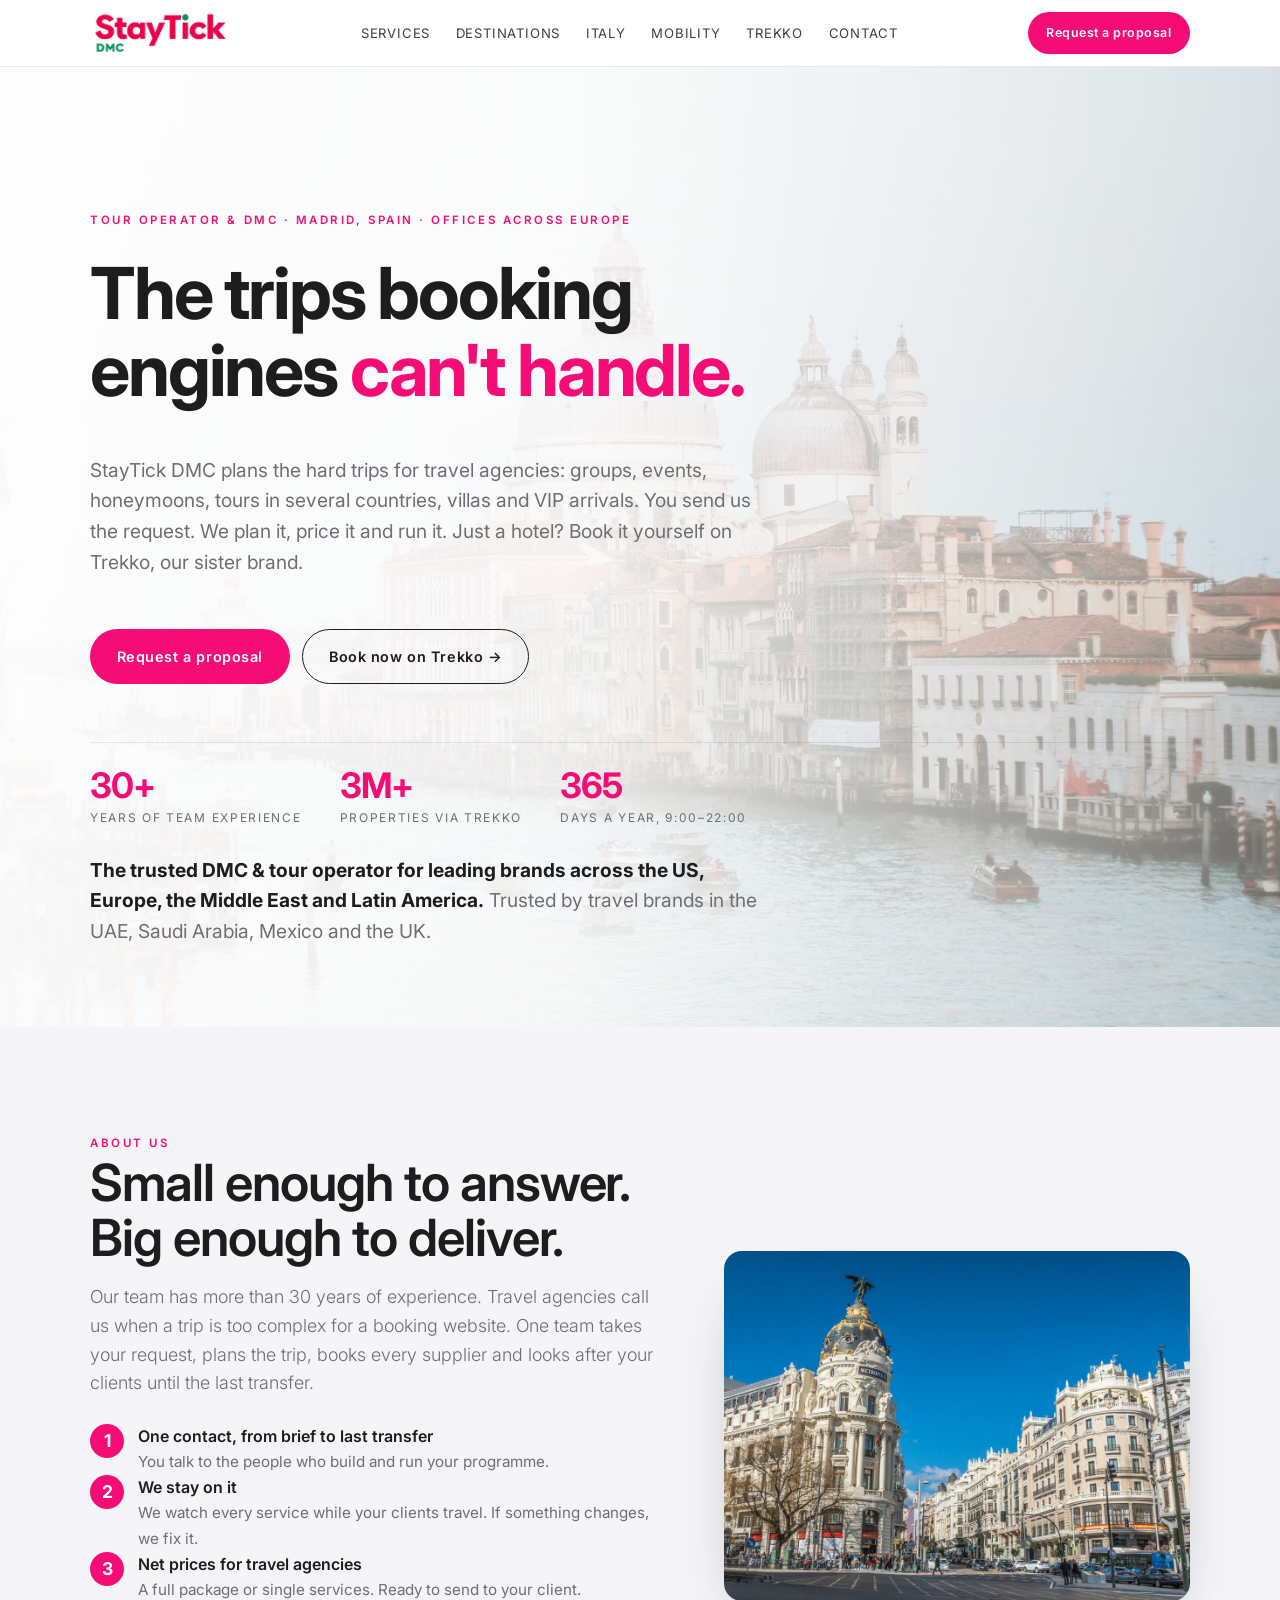
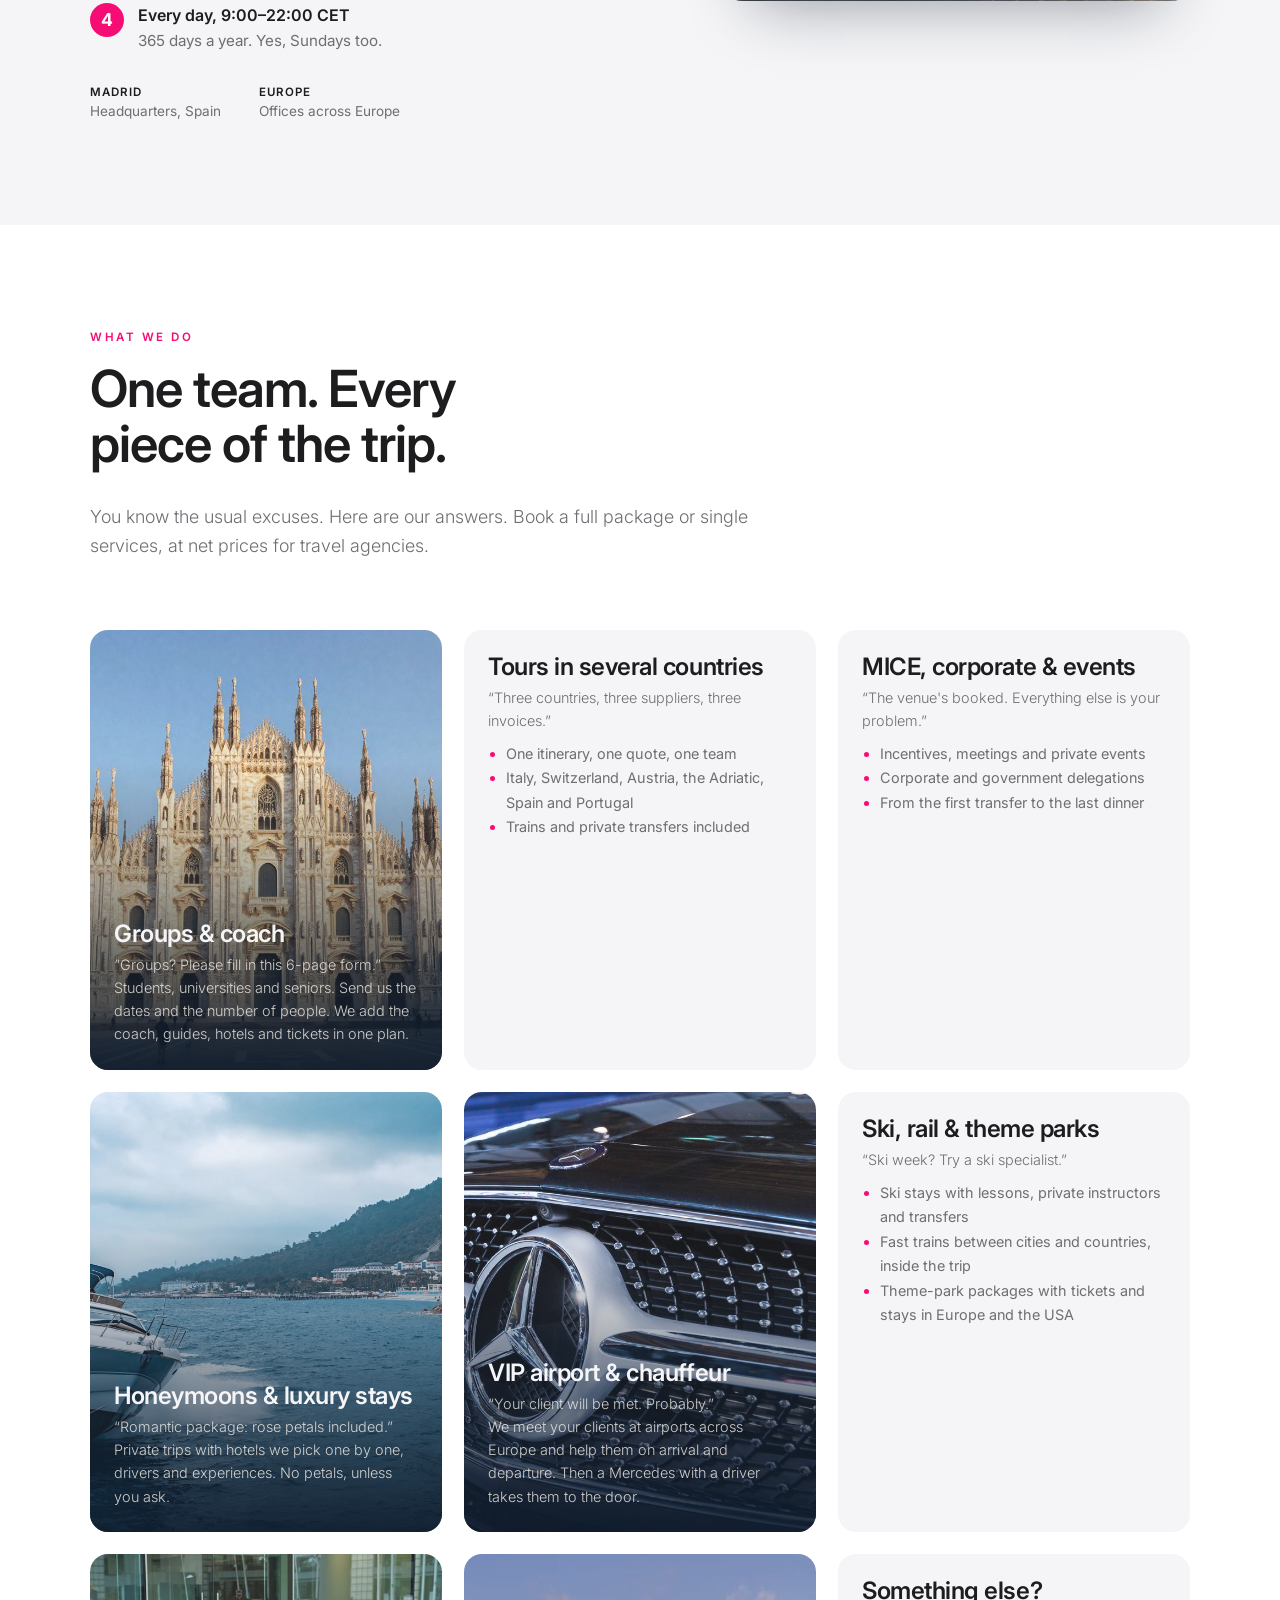
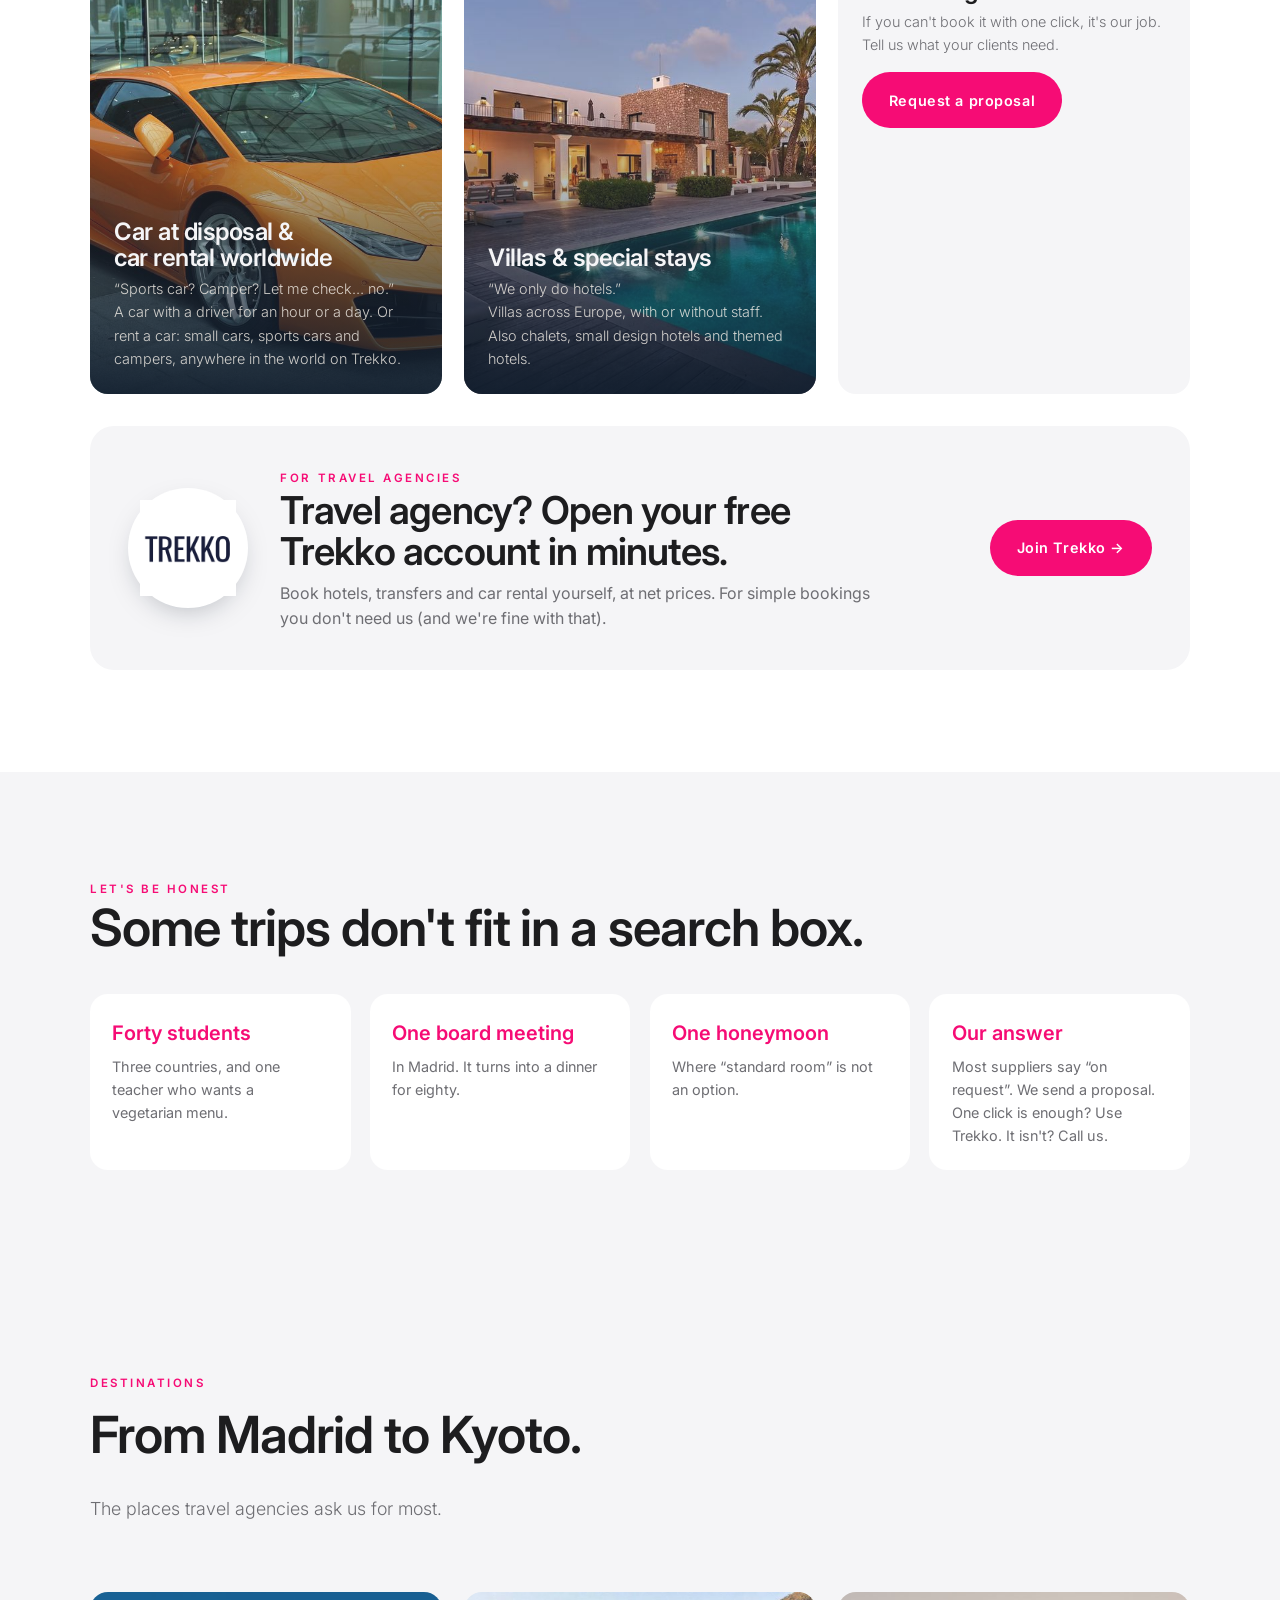
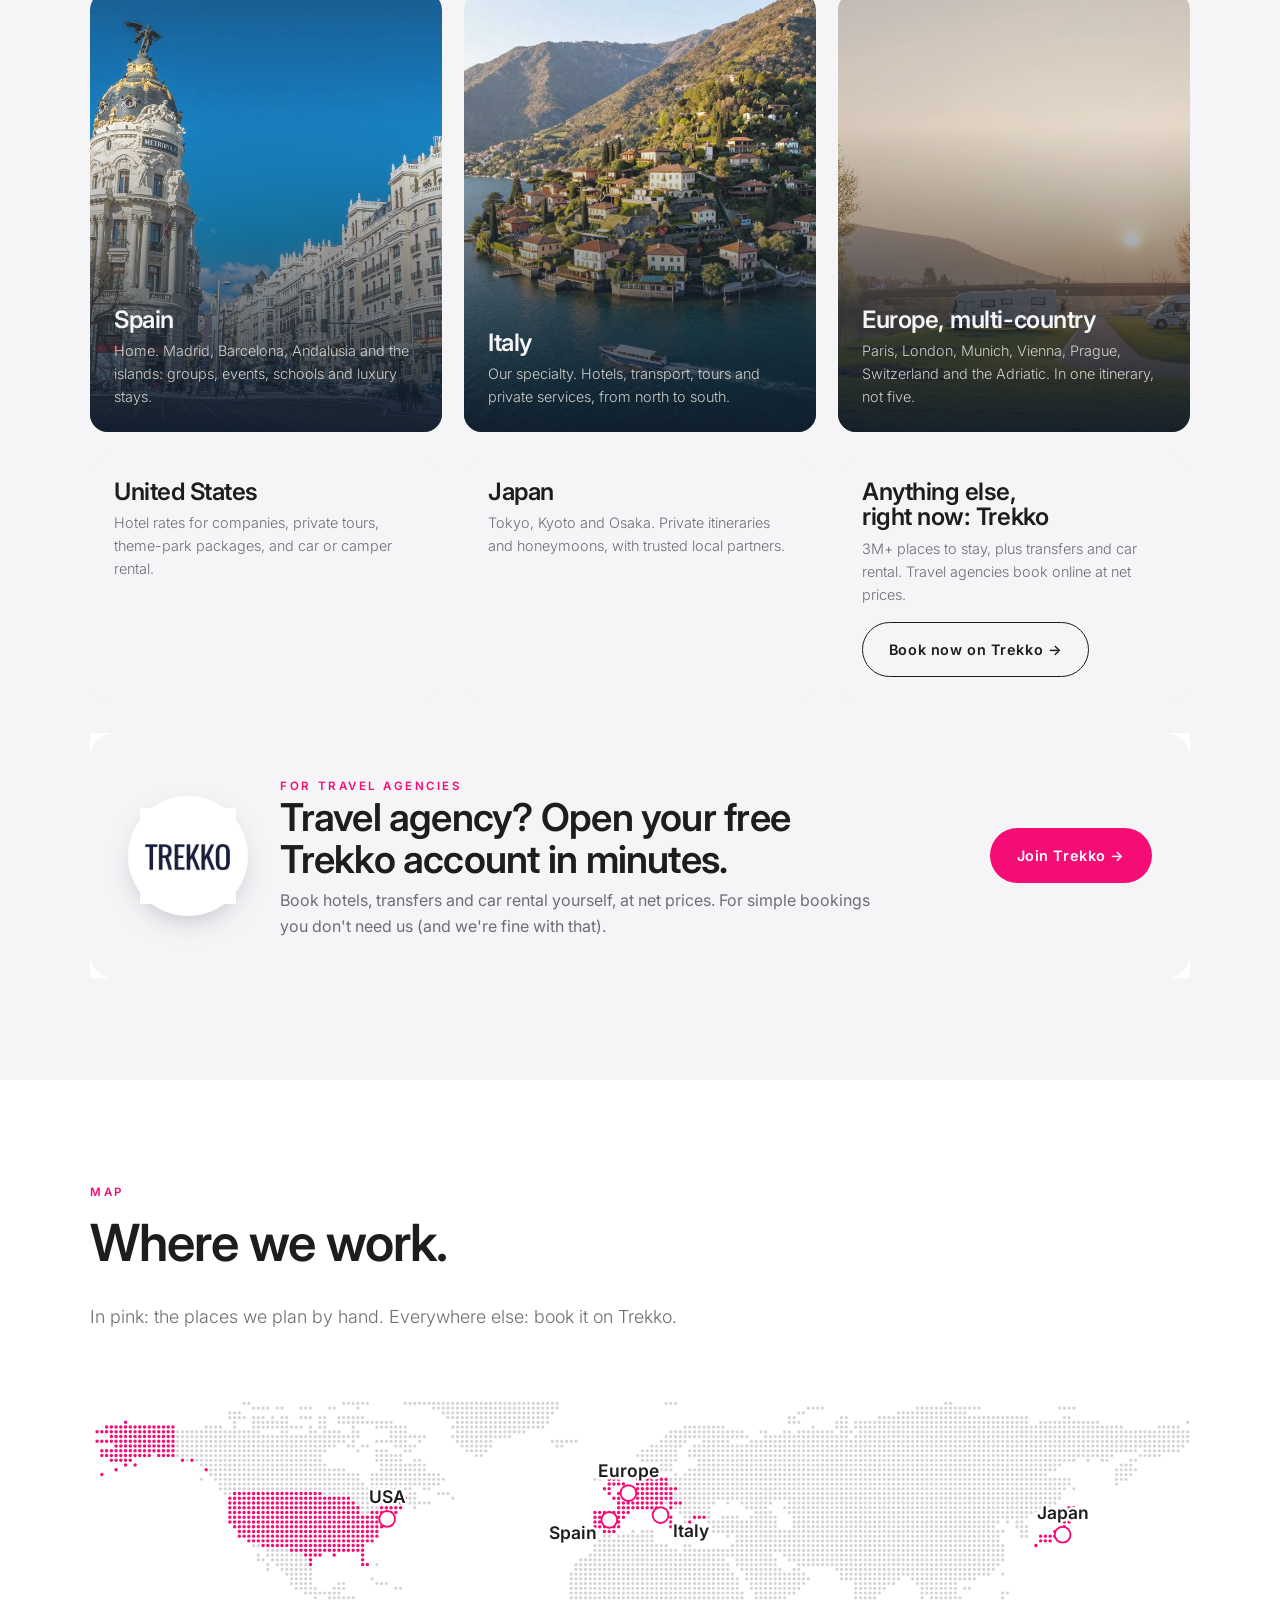
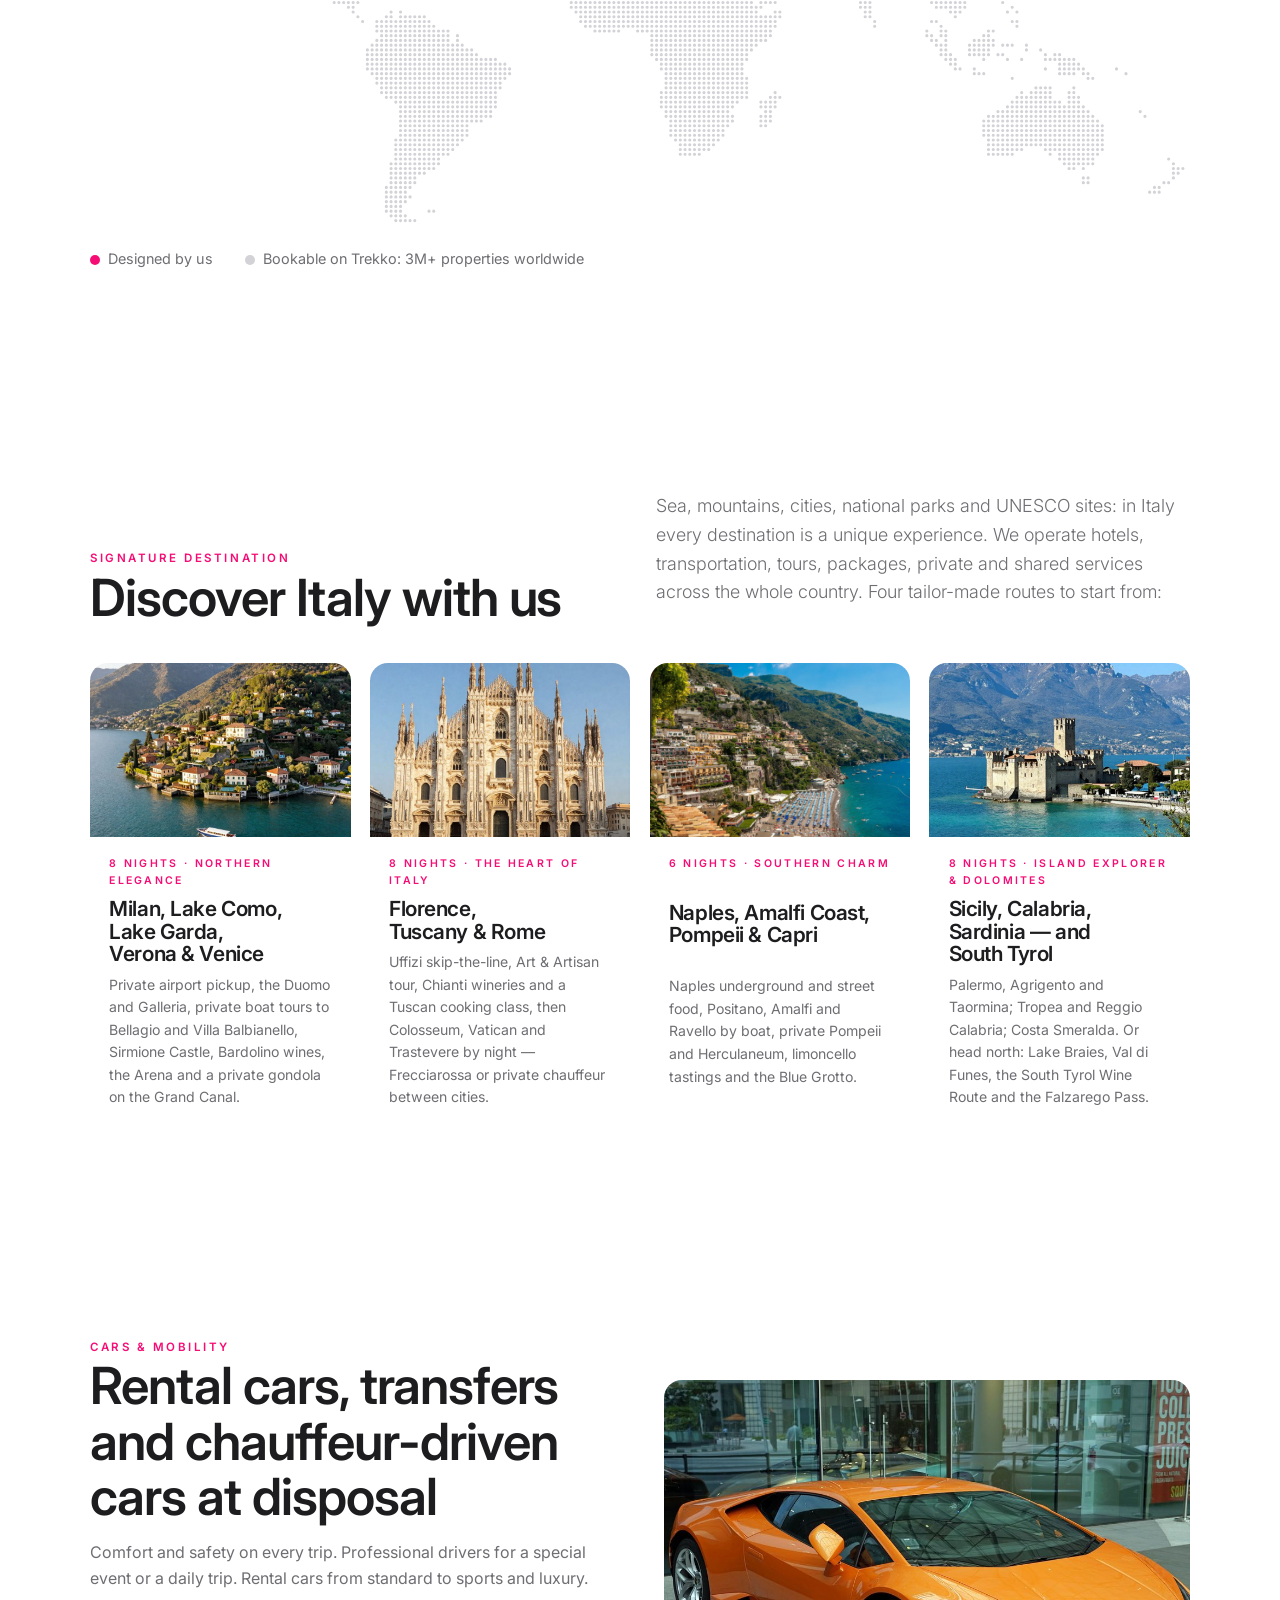
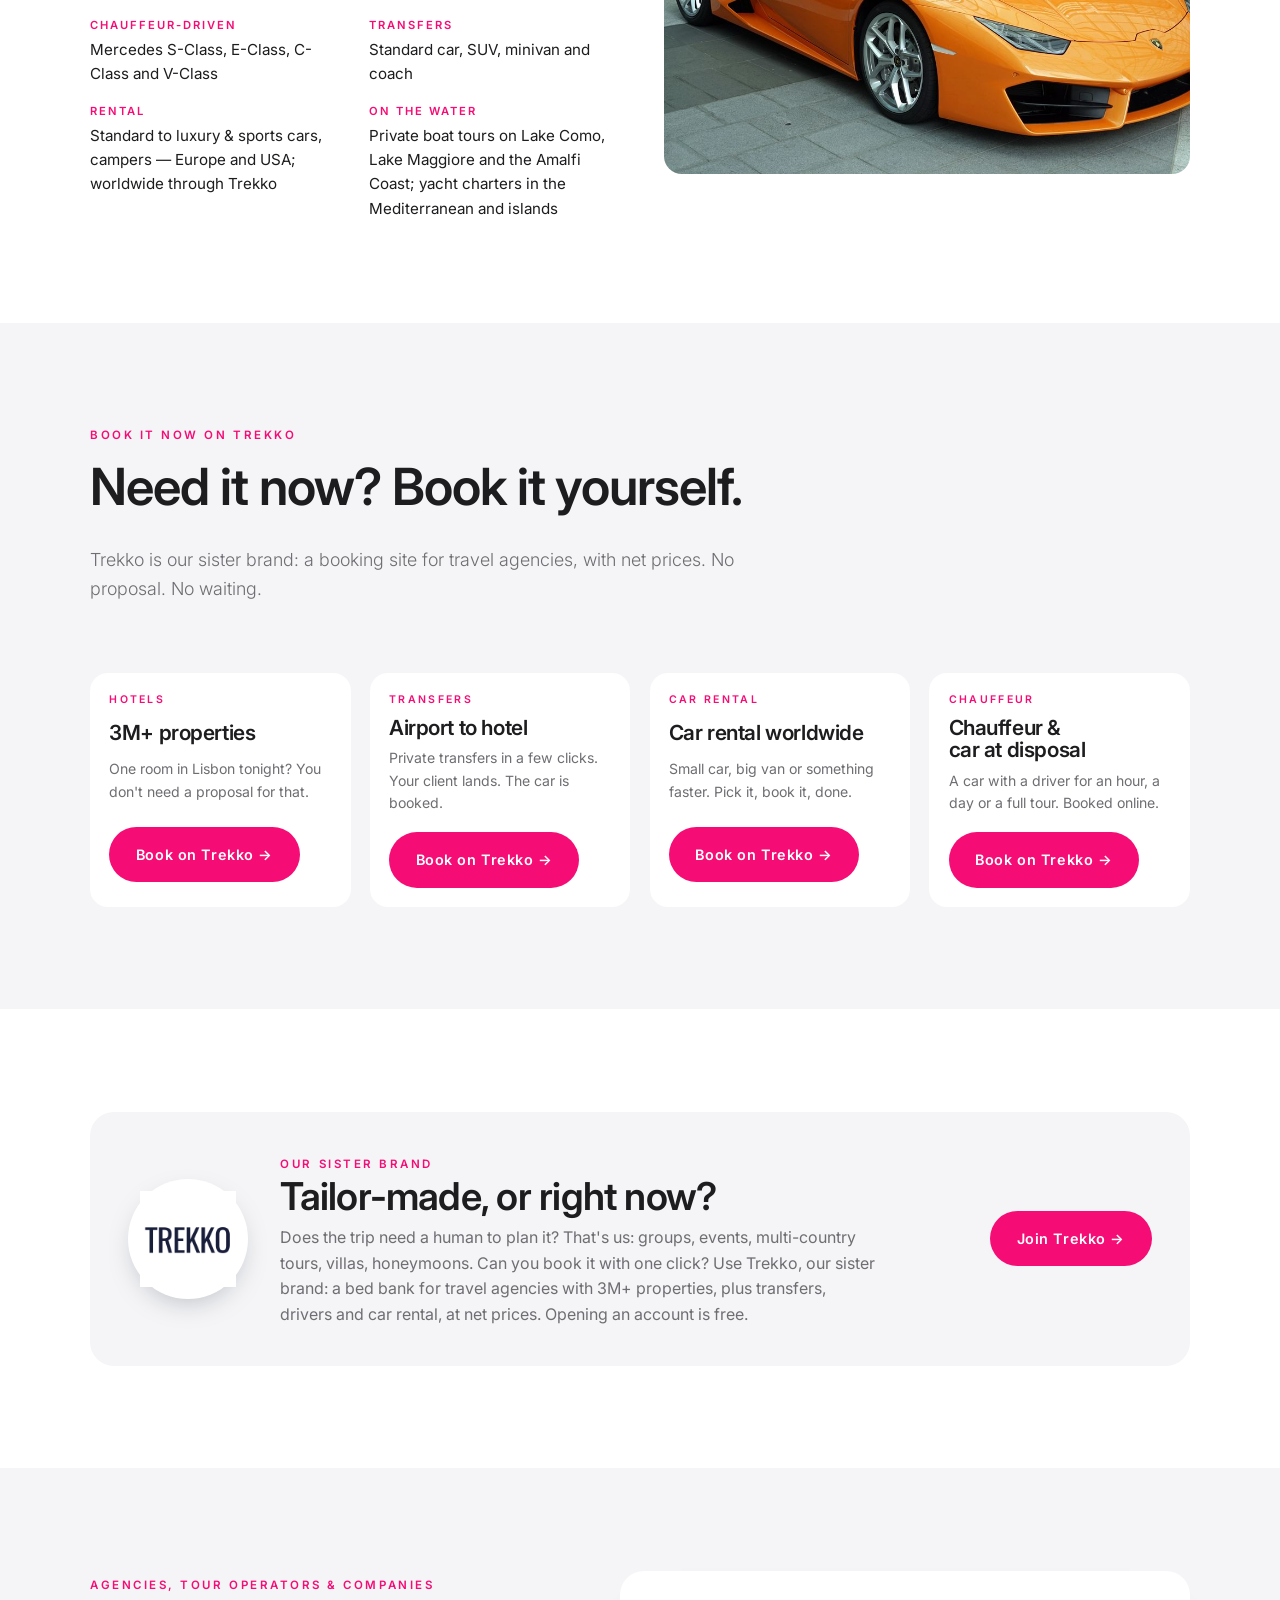
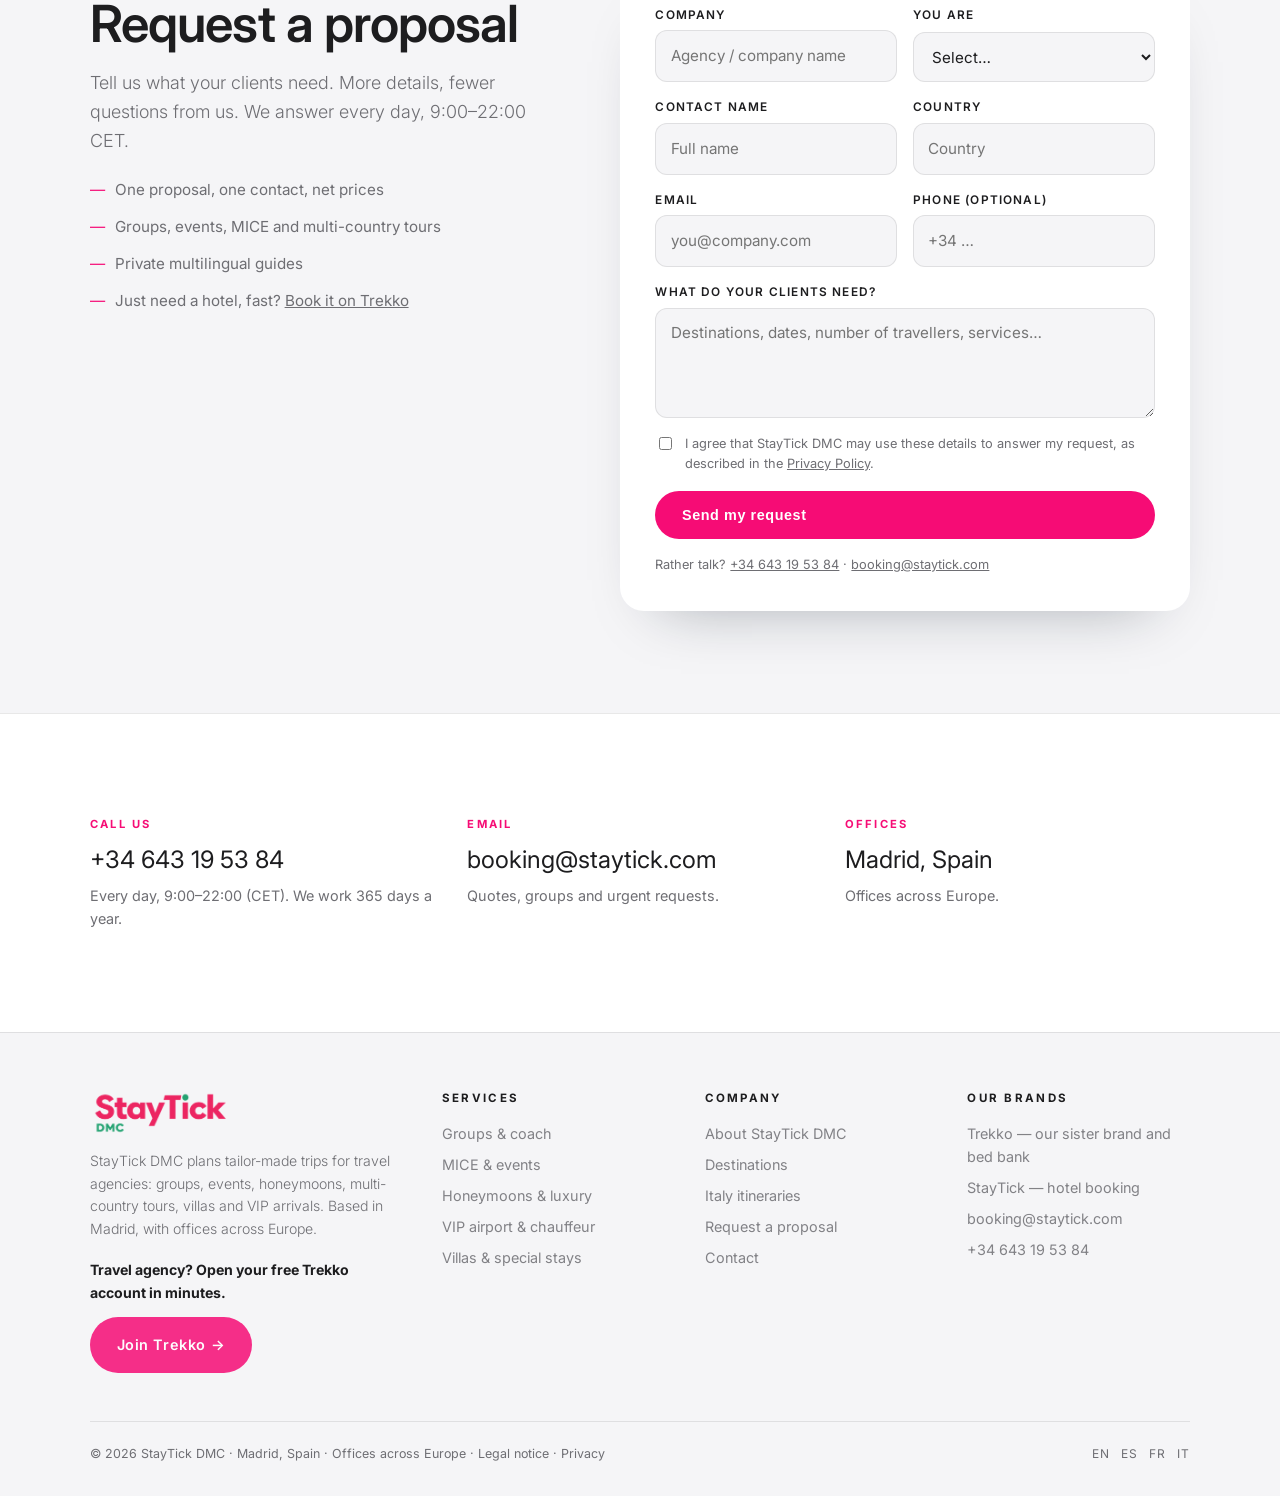
==== index.html @ daf6a8ec "feat(contenido): ampliacion CEO 08-nov - CTAs Trekko por servicio, alta de agencias, mapa de destino" ====
<!doctype html>
<html lang="en">
<head>
<meta charset="utf-8">
<meta name="viewport" content="width=device-width, initial-scale=1, viewport-fit=cover">
<title>StayTick DMC — Tour Operator &amp; DMC for Travel Agencies · Madrid, Spain</title>
<meta name="description" content="StayTick DMC designs and runs the trips booking engines can&#39;t handle: groups, MICE and events, honeymoons, multi-country tours, villas and VIP arrivals for travel agencies and tour operators. Madrid, Spain · offices across Europe.">
<link rel="canonical" href="https://dmc.staytick.com/">
<link rel="alternate" hreflang="en" href="https://dmc.staytick.com/">
<link rel="alternate" hreflang="es" href="https://dmc.staytick.com/es/">
<link rel="alternate" hreflang="fr" href="https://dmc.staytick.com/fr/">
<link rel="alternate" hreflang="it" href="https://dmc.staytick.com/it/">
<link rel="alternate" hreflang="x-default" href="https://dmc.staytick.com/">
<meta property="og:type" content="website">
<meta property="og:title" content="StayTick DMC — The trips booking engines can&#39;t handle">
<meta property="og:description" content="Groups, MICE, honeymoons, multi-country tours, villas and VIP arrivals for travel agencies. Request a proposal, or book online on Trekko, our sister brand.">
<meta property="og:url" content="https://dmc.staytick.com/">
<meta property="og:image" content="https://dmc.staytick.com/img/hero-venice.jpg">
<meta name="twitter:card" content="summary_large_image">
<link rel="icon" href="data:image/svg+xml,%3Csvg xmlns='http://www.w3.org/2000/svg' viewBox='0 0 64 64'%3E%3Crect width='64' height='64' rx='12' fill='%23FFFFFF'/%3E%3Ctext x='32' y='43' font-family='Helvetica,Arial,sans-serif' font-weight='700' font-size='34' fill='%23F60C75' text-anchor='middle'%3ES%3C/text%3E%3C/svg%3E">
<link rel="preload" as="image" type="image/webp" href="/img/hero-venice.webp" imagesrcset="/img/hero-venice-900.webp 900w, /img/hero-venice.webp 1800w" imagesizes="100vw" fetchpriority="high">
<link rel="preconnect" href="https://fonts.googleapis.com">
<link rel="preconnect" href="https://fonts.gstatic.com" crossorigin>
<link rel="stylesheet" href="https://fonts.googleapis.com/css2?family=Inter:wght@400;500;600;700&display=swap">
<script type="application/ld+json">
{"@context":"https://schema.org","@type":"TravelAgency","name":"StayTick DMC","url":"https://dmc.staytick.com/","logo":"https://dmc.staytick.com/img/staytick-logo.png","image":"https://dmc.staytick.com/img/hero-venice.jpg","description":"Tour operator and DMC for travel agencies, tour operators and companies: groups, MICE and events, honeymoons, multi-country tours, villas and VIP airport services. Based in Madrid, Spain, with offices across Europe.","telephone":"+34643195384","email":"booking@staytick.com","areaServed":["Spain","Italy","Europe","United States","Japan"],"address":{"@type":"PostalAddress","addressLocality":"Madrid","addressCountry":"ES"},"openingHours":"Mo-Su 09:00-22:00","sameAs":["https://staytick.com/"]}
</script>
<link rel="stylesheet" href="/css/site.css">
</head>
<body data-contact-email="booking@staytick.com">

<nav class="nav" aria-label="Main">
  <div class="wrap">
    <a class="brand" href="#top"><img src="/img/staytick-logo.png" alt="StayTick" width="141" height="48"></a>
    <ul>
      <li><a href="#services">Services</a></li>
      <li><a href="#destinations">Destinations</a></li>
      <li><a href="#italy">Italy</a></li>
      <li><a href="#fleet">Mobility</a></li>
      <li><a href="#trekko">Trekko</a></li>
      <li><a href="#contact">Contact</a></li>
    </ul>
    <a class="btn btn-gold cta" href="#partner">Request a proposal</a>
  </div>
</nav>

<header class="hero" id="top">
  <picture>
    <source type="image/webp" srcset="/img/hero-venice-900.webp 900w, /img/hero-venice.webp 1800w" sizes="100vw">
    <img src="/img/hero-venice.jpg" srcset="/img/hero-venice-900.jpg 900w, /img/hero-venice.jpg 1800w" sizes="100vw" alt="Venice Grand Canal at golden hour" width="1800" height="1200" fetchpriority="high">
  </picture>
  <div class="wrap">
    <span class="eyebrow">Tour operator &amp; DMC · Madrid, Spain · Offices across Europe</span>
    <h1>The trips booking engines <em>can&#39;t handle.</em></h1>
    <p>StayTick DMC plans the hard trips for travel agencies: groups, events, honeymoons, tours in several countries, villas and VIP arrivals. You send us the request. We plan it, price it and run it. Just a hotel? Book it yourself on Trekko, our sister brand.</p>
    <div class="actions">
      <a class="btn btn-gold" href="#partner">Request a proposal</a>
      <a class="btn btn-ghost" href="https://trekko.co/signup?utm_source=dmc&amp;utm_medium=web&amp;utm_campaign=hero" rel="noopener">Book now on Trekko →</a>
    </div>
    <div class="stats">
      <div><b>30+</b><span>Years of team experience</span></div>
      <div><b>3M+</b><span>Properties via Trekko</span></div>
      <div><b>365</b><span>Days a year, 9:00–22:00</span></div>
    </div>
    <p style="margin:0"><b style="color:var(--ink)">The trusted DMC &amp; tour operator for leading brands across the US, Europe, the Middle East and Latin America.</b> Trusted by travel brands in the UAE, Saudi Arabia, Mexico and the UK.</p>
  </div>
</header>

<section class="about" id="about">
  <div class="wrap grid">
    <div>
      <span class="eyebrow">About us</span>
      <h2>Small enough to answer. Big enough to deliver.</h2>
      <p class="lead">Our team has more than 30 years of experience. Travel agencies call us when a trip is too complex for a booking website. One team takes your request, plans the trip, books every supplier and looks after your clients until the last transfer.</p>
      <div class="pillars">
        <ul>
          <li><i>1</i><div><b>One contact, from brief to last transfer</b><span>You talk to the people who build and run your programme.</span></div></li>
          <li><i>2</i><div><b>We stay on it</b><span>We watch every service while your clients travel. If something changes, we fix it.</span></div></li>
          <li><i>3</i><div><b>Net prices for travel agencies</b><span>A full package or single services. Ready to send to your client.</span></div></li>
          <li><i>4</i><div><b>Every day, 9:00–22:00 CET</b><span>365 days a year. Yes, Sundays too.</span></div></li>
        </ul>
      </div>
      <div class="offices">
        <div><b>Madrid</b>Headquarters, Spain</div>
        <div><b>Europe</b>Offices across Europe</div>
      </div>
    </div>
    <div class="photo"><img src="/img/madrid.jpg" alt="Gran Vía, Madrid — home of StayTick DMC" loading="lazy"></div>
  </div>
</section>

<section class="services" id="services">
  <div class="wrap">
    <div class="sec-head">
      <span class="eyebrow">What we do</span>
      <h2>One team. Every piece of the trip.</h2>
      <p class="lead">You know the usual excuses. Here are our answers. Book a full package or single services, at net prices for travel agencies.</p>
    </div>
    <div class="svc-grid">
      <article class="svc"><img src="/img/milan.jpg" alt="Milan Cathedral facade" loading="lazy"><div><h3>Groups &amp; coach</h3><p>“Groups? Please fill in this 6-page form.”</p><p>Students, universities and seniors. Send us the dates and the number of people. We add the coach, guides, hotels and tickets in one plan.</p></div></article>
      <article class="svc text"><div><h3>Tours in several countries</h3><p>“Three countries, three suppliers, three invoices.”</p><ul><li>One itinerary, one quote, one team</li><li>Italy, Switzerland, Austria, the Adriatic, Spain and Portugal</li><li>Trains and private transfers included</li></ul></div></article>
      <article class="svc text"><div><h3>MICE, corporate &amp; events</h3><p>“The venue&#39;s booked. Everything else is your problem.”</p><ul><li>Incentives, meetings and private events</li><li>Corporate and government delegations</li><li>From the first transfer to the last dinner</li></ul></div></article>
      <article class="svc"><img src="/img/yacht.jpg" alt="Private motor yacht on the Mediterranean" loading="lazy"><div><h3>Honeymoons &amp; luxury stays</h3><p>“Romantic package: rose petals included.”</p><p>Private trips with hotels we pick one by one, drivers and experiences. No petals, unless you ask.</p></div></article>
      <article class="svc"><img src="/img/mercedes.jpg" alt="Mercedes-Benz grille detail" loading="lazy"><div><h3>VIP airport &amp; chauffeur</h3><p>“Your client will be met. Probably.”</p><p>We meet your clients at airports across Europe and help them on arrival and departure. Then a Mercedes with a driver takes them to the door.</p></div></article>
      <article class="svc text"><div><h3>Ski, rail &amp; theme parks</h3><p>“Ski week? Try a ski specialist.”</p><ul><li>Ski stays with lessons, private instructors and transfers</li><li>Fast trains between cities and countries, inside the trip</li><li>Theme-park packages with tickets and stays in Europe and the USA</li></ul></div></article>
      <article class="svc"><img src="/img/supercar.jpg" alt="Orange sports car outside a glass building" loading="lazy"><div><h3>Car at disposal &amp; car rental worldwide</h3><p>“Sports car? Camper? Let me check… no.”</p><p>A car with a driver for an hour or a day. Or rent a car: small cars, sports cars and campers, anywhere in the world on Trekko.</p></div></article>
      <article class="svc"><img src="/img/villa.jpg" alt="Luxury villa with private pool at dusk" loading="lazy"><div><h3>Villas &amp; special stays</h3><p>“We only do hotels.”</p><p>Villas across Europe, with or without staff. Also chalets, small design hotels and themed hotels.</p></div></article>
      <article class="svc text"><div><h3>Something else?</h3><p>If you can&#39;t book it with one click, it&#39;s our job. Tell us what your clients need.</p><p style="margin-top:1rem"><a class="btn btn-gold" href="#partner">Request a proposal</a></p></div></article>
    </div>
    <div class="trekko" style="margin-top:2rem"><div class="card"><div class="logo"><img src="/img/trekko-logo.png" alt="Trekko" loading="lazy"></div><div><span class="eyebrow">For travel agencies</span><h2>Travel agency? Open your free Trekko account in minutes.</h2><p>Book hotels, transfers and car rental yourself, at net prices. For simple bookings you don&#39;t need us (and we&#39;re fine with that).</p></div><a class="btn btn-ink" href="https://trekko.co/signup?utm_source=dmc&amp;utm_medium=web&amp;utm_campaign=agency-services" rel="noopener">Join Trekko →</a></div></div>
  </div>
</section>

<section class="band">
  <div class="wrap">
    <span class="eyebrow">Let&#39;s be honest</span>
    <h2>Some trips don&#39;t fit in a search box.</h2>
    <div class="principles">
      <div><b>Forty students</b><p>Three countries, and one teacher who wants a vegetarian menu.</p></div>
      <div><b>One board meeting</b><p>In Madrid. It turns into a dinner for eighty.</p></div>
      <div><b>One honeymoon</b><p>Where “standard room” is not an option.</p></div>
      <div><b>Our answer</b><p>Most suppliers say “on request”. We send a proposal. One click is enough? Use Trekko. It isn&#39;t? Call us.</p></div>
    </div>
  </div>
</section>

<section class="dest" id="destinations">
  <div class="wrap">
    <div class="sec-head">
      <span class="eyebrow">Destinations</span>
      <h2>From Madrid to Kyoto.</h2>
      <p class="lead">The places travel agencies ask us for most.</p>
    </div>
    <div class="svc-grid">
      <article class="svc"><img src="/img/madrid.jpg" alt="Gran Vía, Madrid" loading="lazy"><div><h3>Spain</h3><p>Home. Madrid, Barcelona, Andalusia and the islands: groups, events, schools and luxury stays.</p></div></article>
      <article class="svc"><img src="/img/como.jpg" alt="Village on the shore of Lake Como" loading="lazy"><div><h3>Italy</h3><p>Our specialty. Hotels, transport, tours and private services, from north to south.</p></div></article>
      <article class="svc"><img src="/img/camper.jpg" alt="Campervans by a mountain lake at sunrise" loading="lazy"><div><h3>Europe, multi-country</h3><p>Paris, London, Munich, Vienna, Prague, Switzerland and the Adriatic. In one itinerary, not five.</p></div></article>
      <article class="svc text"><div><h3>United States</h3><p>Hotel rates for companies, private tours, theme-park packages, and car or camper rental.</p></div></article>
      <article class="svc text"><div><h3>Japan</h3><p>Tokyo, Kyoto and Osaka. Private itineraries and honeymoons, with trusted local partners.</p></div></article>
      <article class="svc text"><div><h3>Anything else, right now: Trekko</h3><p>3M+ places to stay, plus transfers and car rental. Travel agencies book online at net prices.</p><p style="margin-top:1rem"><a class="btn btn-ghost" href="https://trekko.co/signup?utm_source=dmc&amp;utm_medium=web&amp;utm_campaign=destinations" rel="noopener">Book now on Trekko →</a></p></div></article>
    </div>
    <div class="trekko" style="margin-top:2rem"><div class="card"><div class="logo"><img src="/img/trekko-logo.png" alt="Trekko" loading="lazy"></div><div><span class="eyebrow">For travel agencies</span><h2>Travel agency? Open your free Trekko account in minutes.</h2><p>Book hotels, transfers and car rental yourself, at net prices. For simple bookings you don&#39;t need us (and we&#39;re fine with that).</p></div><a class="btn btn-ink" href="https://trekko.co/signup?utm_source=dmc&amp;utm_medium=web&amp;utm_campaign=agency-destinations" rel="noopener">Join Trekko →</a></div></div>
  </div>
</section>

<section class="services" id="map">
  <div class="wrap">
    <div class="sec-head">
      <span class="eyebrow">Map</span>
      <h2>Where we work.</h2>
      <p class="lead">In pink: the places we plan by hand. Everywhere else: book it on Trekko.</p>
    </div>
    <svg viewBox="0 0 348 134" role="img" aria-labelledby="map-t map-d" style="width:100%;height:auto;display:block" xmlns="http://www.w3.org/2000/svg"><title id="map-t">Where we work</title><desc id="map-d">World map. Highlighted: Spain, Italy, Europe (France, Portugal, UK, Germany, Austria, Switzerland, Netherlands, Belgium, Czechia, Croatia, Greece), the USA and Japan.</desc><path d="M48.75 0.75h0m1.5 0h0m30 0h0m1.5 0h0m1.5 0h0m1.5 0h0m1.5 0h0m1.5 0h0m12 0h0m1.5 0h0m1.5 0h0m1.5 0h0m1.5 0h0m1.5 0h0m1.5 0h0m1.5 0h0m1.5 0h0m1.5 0h0m1.5 0h0m1.5 0h0m1.5 0h0m1.5 0h0m1.5 0h0m1.5 0h0m1.5 0h0m1.5 0h0m1.5 0h0m1.5 0h0m1.5 0h0m1.5 0h0m1.5 0h0m1.5 0h0m1.5 0h0m1.5 0h0m1.5 0h0m1.5 0h0m1.5 0h0m1.5 0h0m1.5 0h0m1.5 0h0m1.5 0h0m34.5 0h0m1.5 0h0m1.5 0h0m85.5 0h0m1.5 0h0m-220.5 1.5h0m1.5 0h0m1.5 0h0m1.5 0h0m3 0h0m1.5 0h0m6 0h0m1.5 0h0m1.5 0h0m6 0h0m1.5 0h0m7.5 0h0m24 0h0m1.5 0h0m1.5 0h0m1.5 0h0m1.5 0h0m1.5 0h0m1.5 0h0m1.5 0h0m1.5 0h0m1.5 0h0m1.5 0h0m1.5 0h0m1.5 0h0m1.5 0h0m1.5 0h0m1.5 0h0m1.5 0h0m1.5 0h0m1.5 0h0m1.5 0h0m1.5 0h0m1.5 0h0m1.5 0h0m1.5 0h0m1.5 0h0m1.5 0h0m1.5 0h0m79.5 0h0m1.5 0h0m1.5 0h0m1.5 0h0m30 0h0m1.5 0h0m1.5 0h0m1.5 0h0m1.5 0h0m1.5 0h0m1.5 0h0m1.5 0h0m1.5 0h0m1.5 0h0m1.5 0h0m1.5 0h0m1.5 0h0m1.5 0h0m25.5 0h0m1.5 0h0m1.5 0h0m1.5 0h0m-267 1.5h0m1.5 0h0m1.5 0h0m64.5 0h0m1.5 0h0m1.5 0h0m1.5 0h0m1.5 0h0m1.5 0h0m1.5 0h0m1.5 0h0m1.5 0h0m1.5 0h0m1.5 0h0m1.5 0h0m1.5 0h0m1.5 0h0m1.5 0h0m1.5 0h0m1.5 0h0m1.5 0h0m1.5 0h0m1.5 0h0m1.5 0h0m1.5 0h0m1.5 0h0m1.5 0h0m78 0h0m1.5 0h0m30 0h0m1.5 0h0m1.5 0h0m1.5 0h0m1.5 0h0m1.5 0h0m1.5 0h0m1.5 0h0m1.5 0h0m1.5 0h0m1.5 0h0m1.5 0h0m1.5 0h0m1.5 0h0m1.5 0h0m-232.5 1.5h0m1.5 0h0m1.5 0h0m1.5 0h0m3 0h0m1.5 0h0m1.5 0h0m3 0h0m3 0h0m1.5 0h0m4.5 0h0m1.5 0h0m1.5 0h0m3 0h0m1.5 0h0m4.5 0h0m1.5 0h0m1.5 0h0m1.5 0h0m1.5 0h0m1.5 0h0m27 0h0m1.5 0h0m1.5 0h0m1.5 0h0m1.5 0h0m1.5 0h0m1.5 0h0m1.5 0h0m1.5 0h0m1.5 0h0m1.5 0h0m1.5 0h0m1.5 0h0m1.5 0h0m1.5 0h0m1.5 0h0m1.5 0h0m1.5 0h0m1.5 0h0m1.5 0h0m1.5 0h0m1.5 0h0m76.5 0h0m1.5 0h0m15 0h0m1.5 0h0m10.5 0h0m1.5 0h0m1.5 0h0m1.5 0h0m1.5 0h0m1.5 0h0m1.5 0h0m1.5 0h0m1.5 0h0m1.5 0h0m1.5 0h0m1.5 0h0m1.5 0h0m1.5 0h0m1.5 0h0m1.5 0h0m1.5 0h0m1.5 0h0m1.5 0h0m1.5 0h0m1.5 0h0m1.5 0h0m1.5 0h0m1.5 0h0m1.5 0h0m1.5 0h0m1.5 0h0m1.5 0h0m1.5 0h0m1.5 0h0m1.5 0h0m1.5 0h0m12 0h0m1.5 0h0m-264 1.5h0m6 0h0m1.5 0h0m1.5 0h0m1.5 0h0m1.5 0h0m1.5 0h0m1.5 0h0m1.5 0h0m10.5 0h0m1.5 0h0m4.5 0h0m1.5 0h0m1.5 0h0m1.5 0h0m1.5 0h0m1.5 0h0m1.5 0h0m1.5 0h0m1.5 0h0m1.5 0h0m1.5 0h0m1.5 0h0m21 0h0m1.5 0h0m1.5 0h0m1.5 0h0m1.5 0h0m1.5 0h0m1.5 0h0m1.5 0h0m1.5 0h0m1.5 0h0m1.5 0h0m1.5 0h0m1.5 0h0m1.5 0h0m1.5 0h0m1.5 0h0m1.5 0h0m1.5 0h0m1.5 0h0m1.5 0h0m76.5 0h0m1.5 0h0m1.5 0h0m12 0h0m1.5 0h0m1.5 0h0m3 0h0m1.5 0h0m1.5 0h0m1.5 0h0m1.5 0h0m1.5 0h0m1.5 0h0m1.5 0h0m1.5 0h0m1.5 0h0m1.5 0h0m1.5 0h0m1.5 0h0m1.5 0h0m1.5 0h0m1.5 0h0m1.5 0h0m1.5 0h0m1.5 0h0m1.5 0h0m1.5 0h0m1.5 0h0m1.5 0h0m1.5 0h0m1.5 0h0m1.5 0h0m1.5 0h0m1.5 0h0m1.5 0h0m1.5 0h0m1.5 0h0m1.5 0h0m1.5 0h0m1.5 0h0m1.5 0h0m1.5 0h0m1.5 0h0m4.5 0h0m1.5 0h0m1.5 0h0m1.5 0h0m1.5 0h0m1.5 0h0m1.5 0h0m1.5 0h0m1.5 0h0m1.5 0h0m1.5 0h0m1.5 0h0m1.5 0h0m28.5 0h0m-310.5 1.5h0m1.5 0h0m1.5 0h0m1.5 0h0m4.5 0h0m6 0h0m1.5 0h0m1.5 0h0m1.5 0h0m1.5 0h0m1.5 0h0m1.5 0h0m1.5 0h0m1.5 0h0m1.5 0h0m1.5 0h0m3 0h0m3 0h0m1.5 0h0m9 0h0m7.5 0h0m1.5 0h0m1.5 0h0m1.5 0h0m1.5 0h0m1.5 0h0m1.5 0h0m15 0h0m1.5 0h0m1.5 0h0m1.5 0h0m1.5 0h0m1.5 0h0m1.5 0h0m1.5 0h0m1.5 0h0m1.5 0h0m1.5 0h0m1.5 0h0m1.5 0h0m1.5 0h0m1.5 0h0m1.5 0h0m1.5 0h0m1.5 0h0m1.5 0h0m1.5 0h0m45 0h0m1.5 0h0m1.5 0h0m1.5 0h0m1.5 0h0m1.5 0h0m1.5 0h0m1.5 0h0m1.5 0h0m28.5 0h0m7.5 0h0m1.5 0h0m1.5 0h0m3 0h0m1.5 0h0m1.5 0h0m1.5 0h0m1.5 0h0m1.5 0h0m1.5 0h0m1.5 0h0m1.5 0h0m1.5 0h0m1.5 0h0m1.5 0h0m1.5 0h0m1.5 0h0m1.5 0h0m1.5 0h0m1.5 0h0m1.5 0h0m1.5 0h0m1.5 0h0m1.5 0h0m1.5 0h0m1.5 0h0m1.5 0h0m1.5 0h0m1.5 0h0m1.5 0h0m1.5 0h0m1.5 0h0m1.5 0h0m1.5 0h0m1.5 0h0m1.5 0h0m1.5 0h0m1.5 0h0m1.5 0h0m1.5 0h0m1.5 0h0m1.5 0h0m1.5 0h0m1.5 0h0m1.5 0h0m1.5 0h0m1.5 0h0m1.5 0h0m1.5 0h0m1.5 0h0m1.5 0h0m1.5 0h0m1.5 0h0m1.5 0h0m1.5 0h0m1.5 0h0m1.5 0h0m1.5 0h0m1.5 0h0m1.5 0h0m12 0h0m1.5 0h0m1.5 0h0m1.5 0h0m1.5 0h0m-316.5 1.5h0m1.5 0h0m1.5 0h0m1.5 0h0m1.5 0h0m1.5 0h0m1.5 0h0m1.5 0h0m1.5 0h0m1.5 0h0m1.5 0h0m1.5 0h0m1.5 0h0m1.5 0h0m1.5 0h0m1.5 0h0m1.5 0h0m1.5 0h0m7.5 0h0m1.5 0h0m7.5 0h0m1.5 0h0m3 0h0m1.5 0h0m1.5 0h0m1.5 0h0m4.5 0h0m1.5 0h0m10.5 0h0m1.5 0h0m1.5 0h0m1.5 0h0m16.5 0h0m1.5 0h0m1.5 0h0m1.5 0h0m1.5 0h0m1.5 0h0m1.5 0h0m1.5 0h0m1.5 0h0m1.5 0h0m1.5 0h0m1.5 0h0m1.5 0h0m1.5 0h0m1.5 0h0m46.5 0h0m1.5 0h0m1.5 0h0m1.5 0h0m1.5 0h0m1.5 0h0m1.5 0h0m1.5 0h0m1.5 0h0m1.5 0h0m1.5 0h0m1.5 0h0m1.5 0h0m1.5 0h0m1.5 0h0m1.5 0h0m6 0h0m1.5 0h0m6 0h0m1.5 0h0m3 0h0m1.5 0h0m1.5 0h0m1.5 0h0m1.5 0h0m1.5 0h0m1.5 0h0m1.5 0h0m3 0h0m1.5 0h0m1.5 0h0m3 0h0m1.5 0h0m1.5 0h0m1.5 0h0m1.5 0h0m1.5 0h0m1.5 0h0m1.5 0h0m1.5 0h0m1.5 0h0m1.5 0h0m1.5 0h0m1.5 0h0m1.5 0h0m1.5 0h0m1.5 0h0m1.5 0h0m1.5 0h0m1.5 0h0m1.5 0h0m1.5 0h0m1.5 0h0m1.5 0h0m1.5 0h0m1.5 0h0m1.5 0h0m1.5 0h0m1.5 0h0m1.5 0h0m1.5 0h0m1.5 0h0m1.5 0h0m1.5 0h0m1.5 0h0m1.5 0h0m1.5 0h0m1.5 0h0m1.5 0h0m1.5 0h0m1.5 0h0m1.5 0h0m1.5 0h0m1.5 0h0m1.5 0h0m1.5 0h0m1.5 0h0m1.5 0h0m1.5 0h0m1.5 0h0m1.5 0h0m1.5 0h0m1.5 0h0m1.5 0h0m1.5 0h0m1.5 0h0m1.5 0h0m1.5 0h0m1.5 0h0m1.5 0h0m1.5 0h0m1.5 0h0m1.5 0h0m1.5 0h0m1.5 0h0m1.5 0h0m1.5 0h0m1.5 0h0m1.5 0h0m1.5 0h0m1.5 0h0m-319.5 1.5h0m1.5 0h0m1.5 0h0m1.5 0h0m1.5 0h0m1.5 0h0m1.5 0h0m1.5 0h0m1.5 0h0m1.5 0h0m1.5 0h0m1.5 0h0m1.5 0h0m1.5 0h0m1.5 0h0m1.5 0h0m1.5 0h0m1.5 0h0m1.5 0h0m1.5 0h0m1.5 0h0m1.5 0h0m1.5 0h0m1.5 0h0m1.5 0h0m1.5 0h0m1.5 0h0m1.5 0h0m1.5 0h0m1.5 0h0m1.5 0h0m1.5 0h0m1.5 0h0m1.5 0h0m1.5 0h0m1.5 0h0m1.5 0h0m1.5 0h0m1.5 0h0m10.5 0h0m1.5 0h0m1.5 0h0m1.5 0h0m1.5 0h0m1.5 0h0m1.5 0h0m1.5 0h0m9 0h0m1.5 0h0m1.5 0h0m1.5 0h0m1.5 0h0m1.5 0h0m1.5 0h0m1.5 0h0m1.5 0h0m1.5 0h0m1.5 0h0m1.5 0h0m1.5 0h0m49.5 0h0m1.5 0h0m1.5 0h0m1.5 0h0m1.5 0h0m1.5 0h0m1.5 0h0m1.5 0h0m1.5 0h0m1.5 0h0m1.5 0h0m1.5 0h0m1.5 0h0m1.5 0h0m1.5 0h0m1.5 0h0m1.5 0h0m1.5 0h0m6 0h0m1.5 0h0m1.5 0h0m1.5 0h0m1.5 0h0m1.5 0h0m1.5 0h0m1.5 0h0m1.5 0h0m1.5 0h0m1.5 0h0m1.5 0h0m1.5 0h0m1.5 0h0m1.5 0h0m1.5 0h0m1.5 0h0m1.5 0h0m3 0h0m1.5 0h0m1.5 0h0m1.5 0h0m1.5 0h0m1.5 0h0m1.5 0h0m1.5 0h0m1.5 0h0m1.5 0h0m1.5 0h0m1.5 0h0m1.5 0h0m1.5 0h0m1.5 0h0m1.5 0h0m1.5 0h0m1.5 0h0m1.5 0h0m1.5 0h0m1.5 0h0m1.5 0h0m1.5 0h0m1.5 0h0m1.5 0h0m1.5 0h0m1.5 0h0m1.5 0h0m1.5 0h0m1.5 0h0m1.5 0h0m1.5 0h0m1.5 0h0m1.5 0h0m1.5 0h0m1.5 0h0m1.5 0h0m1.5 0h0m1.5 0h0m1.5 0h0m1.5 0h0m1.5 0h0m1.5 0h0m1.5 0h0m1.5 0h0m1.5 0h0m1.5 0h0m1.5 0h0m1.5 0h0m1.5 0h0m1.5 0h0m1.5 0h0m1.5 0h0m1.5 0h0m1.5 0h0m1.5 0h0m1.5 0h0m1.5 0h0m1.5 0h0m1.5 0h0m1.5 0h0m1.5 0h0m1.5 0h0m1.5 0h0m1.5 0h0m1.5 0h0m1.5 0h0m1.5 0h0m1.5 0h0m1.5 0h0m1.5 0h0m-319.5 1.5h0m1.5 0h0m1.5 0h0m1.5 0h0m1.5 0h0m1.5 0h0m1.5 0h0m1.5 0h0m1.5 0h0m1.5 0h0m1.5 0h0m1.5 0h0m1.5 0h0m1.5 0h0m1.5 0h0m1.5 0h0m1.5 0h0m1.5 0h0m1.5 0h0m1.5 0h0m1.5 0h0m1.5 0h0m1.5 0h0m1.5 0h0m1.5 0h0m1.5 0h0m1.5 0h0m1.5 0h0m1.5 0h0m1.5 0h0m1.5 0h0m1.5 0h0m1.5 0h0m1.5 0h0m1.5 0h0m1.5 0h0m3 0h0m7.5 0h0m1.5 0h0m1.5 0h0m1.5 0h0m1.5 0h0m1.5 0h0m1.5 0h0m4.5 0h0m12 0h0m1.5 0h0m1.5 0h0m1.5 0h0m1.5 0h0m1.5 0h0m1.5 0h0m1.5 0h0m19.5 0h0m1.5 0h0m1.5 0h0m1.5 0h0m1.5 0h0m1.5 0h0m27 0h0m1.5 0h0m1.5 0h0m1.5 0h0m1.5 0h0m1.5 0h0m6 0h0m1.5 0h0m1.5 0h0m1.5 0h0m1.5 0h0m1.5 0h0m7.5 0h0m1.5 0h0m1.5 0h0m1.5 0h0m1.5 0h0m1.5 0h0m1.5 0h0m1.5 0h0m1.5 0h0m1.5 0h0m1.5 0h0m1.5 0h0m1.5 0h0m1.5 0h0m1.5 0h0m1.5 0h0m1.5 0h0m1.5 0h0m1.5 0h0m1.5 0h0m1.5 0h0m1.5 0h0m1.5 0h0m1.5 0h0m1.5 0h0m1.5 0h0m1.5 0h0m1.5 0h0m1.5 0h0m1.5 0h0m1.5 0h0m1.5 0h0m1.5 0h0m1.5 0h0m1.5 0h0m1.5 0h0m1.5 0h0m1.5 0h0m1.5 0h0m1.5 0h0m1.5 0h0m1.5 0h0m1.5 0h0m1.5 0h0m1.5 0h0m1.5 0h0m1.5 0h0m1.5 0h0m1.5 0h0m1.5 0h0m1.5 0h0m1.5 0h0m1.5 0h0m1.5 0h0m1.5 0h0m1.5 0h0m1.5 0h0m1.5 0h0m1.5 0h0m1.5 0h0m1.5 0h0m1.5 0h0m1.5 0h0m1.5 0h0m1.5 0h0m1.5 0h0m1.5 0h0m1.5 0h0m1.5 0h0m1.5 0h0m1.5 0h0m1.5 0h0m1.5 0h0m1.5 0h0m1.5 0h0m1.5 0h0m1.5 0h0m1.5 0h0m1.5 0h0m1.5 0h0m1.5 0h0m1.5 0h0m1.5 0h0m1.5 0h0m1.5 0h0m1.5 0h0m1.5 0h0m1.5 0h0m1.5 0h0m1.5 0h0m1.5 0h0m1.5 0h0m1.5 0h0m-319.5 1.5h0m1.5 0h0m1.5 0h0m1.5 0h0m1.5 0h0m1.5 0h0m1.5 0h0m1.5 0h0m1.5 0h0m1.5 0h0m1.5 0h0m1.5 0h0m1.5 0h0m1.5 0h0m1.5 0h0m1.5 0h0m1.5 0h0m1.5 0h0m1.5 0h0m1.5 0h0m1.5 0h0m1.5 0h0m1.5 0h0m1.5 0h0m1.5 0h0m1.5 0h0m1.5 0h0m1.5 0h0m1.5 0h0m1.5 0h0m1.5 0h0m1.5 0h0m1.5 0h0m1.5 0h0m4.5 0h0m1.5 0h0m3 0h0m1.5 0h0m9 0h0m1.5 0h0m1.5 0h0m1.5 0h0m1.5 0h0m15 0h0m1.5 0h0m1.5 0h0m1.5 0h0m1.5 0h0m1.5 0h0m1.5 0h0m21 0h0m1.5 0h0m28.5 0h0m1.5 0h0m1.5 0h0m1.5 0h0m1.5 0h0m1.5 0h0m1.5 0h0m4.5 0h0m1.5 0h0m1.5 0h0m1.5 0h0m1.5 0h0m1.5 0h0m1.5 0h0m1.5 0h0m1.5 0h0m1.5 0h0m1.5 0h0m1.5 0h0m1.5 0h0m1.5 0h0m1.5 0h0m1.5 0h0m1.5 0h0m1.5 0h0m1.5 0h0m1.5 0h0m1.5 0h0m1.5 0h0m1.5 0h0m1.5 0h0m1.5 0h0m1.5 0h0m1.5 0h0m1.5 0h0m1.5 0h0m1.5 0h0m1.5 0h0m1.5 0h0m1.5 0h0m1.5 0h0m1.5 0h0m1.5 0h0m1.5 0h0m1.5 0h0m1.5 0h0m1.5 0h0m1.5 0h0m1.5 0h0m1.5 0h0m1.5 0h0m1.5 0h0m1.5 0h0m1.5 0h0m1.5 0h0m1.5 0h0m1.5 0h0m1.5 0h0m1.5 0h0m1.5 0h0m1.5 0h0m1.5 0h0m1.5 0h0m1.5 0h0m1.5 0h0m1.5 0h0m1.5 0h0m1.5 0h0m1.5 0h0m1.5 0h0m1.5 0h0m1.5 0h0m1.5 0h0m1.5 0h0m1.5 0h0m1.5 0h0m1.5 0h0m1.5 0h0m1.5 0h0m1.5 0h0m1.5 0h0m1.5 0h0m1.5 0h0m1.5 0h0m1.5 0h0m1.5 0h0m1.5 0h0m1.5 0h0m1.5 0h0m1.5 0h0m1.5 0h0m1.5 0h0m1.5 0h0m1.5 0h0m1.5 0h0m1.5 0h0m1.5 0h0m1.5 0h0m1.5 0h0m1.5 0h0m1.5 0h0m1.5 0h0m1.5 0h0m1.5 0h0m1.5 0h0m1.5 0h0m1.5 0h0m1.5 0h0m1.5 0h0m1.5 0h0m1.5 0h0m-318 1.5h0m1.5 0h0m1.5 0h0m1.5 0h0m1.5 0h0m1.5 0h0m1.5 0h0m1.5 0h0m1.5 0h0m1.5 0h0m1.5 0h0m1.5 0h0m1.5 0h0m1.5 0h0m1.5 0h0m1.5 0h0m1.5 0h0m1.5 0h0m1.5 0h0m1.5 0h0m1.5 0h0m1.5 0h0m1.5 0h0m1.5 0h0m1.5 0h0m1.5 0h0m1.5 0h0m1.5 0h0m1.5 0h0m1.5 0h0m1.5 0h0m1.5 0h0m10.5 0h0m6 0h0m1.5 0h0m1.5 0h0m6 0h0m1.5 0h0m18 0h0m1.5 0h0m1.5 0h0m1.5 0h0m1.5 0h0m49.5 0h0m1.5 0h0m1.5 0h0m1.5 0h0m1.5 0h0m1.5 0h0m1.5 0h0m1.5 0h0m4.5 0h0m1.5 0h0m1.5 0h0m1.5 0h0m1.5 0h0m1.5 0h0m1.5 0h0m1.5 0h0m1.5 0h0m1.5 0h0m1.5 0h0m1.5 0h0m1.5 0h0m1.5 0h0m1.5 0h0m1.5 0h0m1.5 0h0m1.5 0h0m1.5 0h0m1.5 0h0m1.5 0h0m1.5 0h0m1.5 0h0m1.5 0h0m1.5 0h0m1.5 0h0m1.5 0h0m1.5 0h0m1.5 0h0m1.5 0h0m1.5 0h0m1.5 0h0m1.5 0h0m1.5 0h0m1.5 0h0m1.5 0h0m1.5 0h0m1.5 0h0m1.5 0h0m1.5 0h0m1.5 0h0m1.5 0h0m1.5 0h0m1.5 0h0m1.5 0h0m1.5 0h0m1.5 0h0m1.5 0h0m1.5 0h0m1.5 0h0m1.5 0h0m1.5 0h0m1.5 0h0m1.5 0h0m1.5 0h0m1.5 0h0m1.5 0h0m1.5 0h0m1.5 0h0m1.5 0h0m1.5 0h0m1.5 0h0m1.5 0h0m1.5 0h0m1.5 0h0m1.5 0h0m1.5 0h0m1.5 0h0m1.5 0h0m1.5 0h0m1.5 0h0m1.5 0h0m1.5 0h0m1.5 0h0m1.5 0h0m1.5 0h0m1.5 0h0m1.5 0h0m1.5 0h0m1.5 0h0m1.5 0h0m1.5 0h0m1.5 0h0m1.5 0h0m1.5 0h0m1.5 0h0m1.5 0h0m1.5 0h0m1.5 0h0m1.5 0h0m1.5 0h0m1.5 0h0m1.5 0h0m1.5 0h0m1.5 0h0m3 0h0m1.5 0h0m1.5 0h0m1.5 0h0m1.5 0h0m1.5 0h0m1.5 0h0m1.5 0h0m-316.5 1.5h0m1.5 0h0m1.5 0h0m1.5 0h0m1.5 0h0m1.5 0h0m1.5 0h0m1.5 0h0m1.5 0h0m1.5 0h0m1.5 0h0m1.5 0h0m1.5 0h0m1.5 0h0m1.5 0h0m1.5 0h0m1.5 0h0m1.5 0h0m1.5 0h0m1.5 0h0m1.5 0h0m1.5 0h0m1.5 0h0m1.5 0h0m1.5 0h0m1.5 0h0m1.5 0h0m1.5 0h0m1.5 0h0m1.5 0h0m1.5 0h0m18 0h0m1.5 0h0m1.5 0h0m1.5 0h0m1.5 0h0m1.5 0h0m24 0h0m1.5 0h0m49.5 0h0m1.5 0h0m1.5 0h0m1.5 0h0m1.5 0h0m1.5 0h0m1.5 0h0m1.5 0h0m1.5 0h0m4.5 0h0m1.5 0h0m1.5 0h0m1.5 0h0m1.5 0h0m1.5 0h0m1.5 0h0m1.5 0h0m1.5 0h0m1.5 0h0m1.5 0h0m1.5 0h0m1.5 0h0m1.5 0h0m1.5 0h0m1.5 0h0m1.5 0h0m1.5 0h0m1.5 0h0m1.5 0h0m1.5 0h0m1.5 0h0m1.5 0h0m1.5 0h0m1.5 0h0m1.5 0h0m1.5 0h0m1.5 0h0m1.5 0h0m1.5 0h0m1.5 0h0m1.5 0h0m1.5 0h0m1.5 0h0m1.5 0h0m1.5 0h0m1.5 0h0m1.5 0h0m1.5 0h0m1.5 0h0m1.5 0h0m1.5 0h0m1.5 0h0m1.5 0h0m1.5 0h0m1.5 0h0m1.5 0h0m1.5 0h0m1.5 0h0m1.5 0h0m1.5 0h0m1.5 0h0m1.5 0h0m1.5 0h0m1.5 0h0m1.5 0h0m1.5 0h0m1.5 0h0m1.5 0h0m1.5 0h0m1.5 0h0m1.5 0h0m1.5 0h0m1.5 0h0m1.5 0h0m1.5 0h0m1.5 0h0m1.5 0h0m1.5 0h0m1.5 0h0m1.5 0h0m1.5 0h0m1.5 0h0m1.5 0h0m1.5 0h0m1.5 0h0m1.5 0h0m1.5 0h0m1.5 0h0m1.5 0h0m1.5 0h0m1.5 0h0m1.5 0h0m1.5 0h0m1.5 0h0m1.5 0h0m1.5 0h0m1.5 0h0m1.5 0h0m1.5 0h0m9 0h0m1.5 0h0m1.5 0h0m1.5 0h0m1.5 0h0m-307.5 1.5h0m3 0h0m1.5 0h0m1.5 0h0m1.5 0h0m1.5 0h0m1.5 0h0m1.5 0h0m1.5 0h0m1.5 0h0m1.5 0h0m1.5 0h0m1.5 0h0m1.5 0h0m1.5 0h0m1.5 0h0m1.5 0h0m1.5 0h0m1.5 0h0m1.5 0h0m1.5 0h0m1.5 0h0m1.5 0h0m1.5 0h0m1.5 0h0m1.5 0h0m1.5 0h0m1.5 0h0m18 0h0m1.5 0h0m1.5 0h0m1.5 0h0m1.5 0h0m1.5 0h0m4.5 0h0m1.5 0h0m70.5 0h0m1.5 0h0m1.5 0h0m1.5 0h0m1.5 0h0m1.5 0h0m1.5 0h0m1.5 0h0m7.5 0h0m1.5 0h0m1.5 0h0m1.5 0h0m1.5 0h0m1.5 0h0m1.5 0h0m1.5 0h0m1.5 0h0m1.5 0h0m1.5 0h0m1.5 0h0m1.5 0h0m1.5 0h0m1.5 0h0m1.5 0h0m1.5 0h0m1.5 0h0m1.5 0h0m1.5 0h0m1.5 0h0m1.5 0h0m1.5 0h0m1.5 0h0m1.5 0h0m1.5 0h0m1.5 0h0m1.5 0h0m1.5 0h0m1.5 0h0m1.5 0h0m1.5 0h0m1.5 0h0m1.5 0h0m1.5 0h0m1.5 0h0m1.5 0h0m1.5 0h0m1.5 0h0m1.5 0h0m1.5 0h0m1.5 0h0m1.5 0h0m1.5 0h0m1.5 0h0m1.5 0h0m1.5 0h0m1.5 0h0m1.5 0h0m1.5 0h0m1.5 0h0m1.5 0h0m1.5 0h0m1.5 0h0m1.5 0h0m1.5 0h0m1.5 0h0m1.5 0h0m1.5 0h0m1.5 0h0m1.5 0h0m1.5 0h0m1.5 0h0m1.5 0h0m1.5 0h0m1.5 0h0m1.5 0h0m1.5 0h0m1.5 0h0m1.5 0h0m1.5 0h0m1.5 0h0m1.5 0h0m1.5 0h0m1.5 0h0m1.5 0h0m1.5 0h0m1.5 0h0m1.5 0h0m1.5 0h0m4.5 0h0m4.5 0h0m1.5 0h0m7.5 0h0m1.5 0h0m-295.5 1.5h0m1.5 0h0m1.5 0h0m1.5 0h0m1.5 0h0m1.5 0h0m1.5 0h0m1.5 0h0m1.5 0h0m1.5 0h0m1.5 0h0m1.5 0h0m1.5 0h0m1.5 0h0m1.5 0h0m1.5 0h0m1.5 0h0m1.5 0h0m1.5 0h0m1.5 0h0m1.5 0h0m1.5 0h0m1.5 0h0m1.5 0h0m1.5 0h0m1.5 0h0m1.5 0h0m18 0h0m1.5 0h0m1.5 0h0m1.5 0h0m1.5 0h0m1.5 0h0m1.5 0h0m1.5 0h0m1.5 0h0m1.5 0h0m75 0h0m1.5 0h0m1.5 0h0m9 0h0m1.5 0h0m1.5 0h0m1.5 0h0m1.5 0h0m1.5 0h0m1.5 0h0m1.5 0h0m1.5 0h0m1.5 0h0m1.5 0h0m1.5 0h0m1.5 0h0m1.5 0h0m1.5 0h0m1.5 0h0m1.5 0h0m1.5 0h0m1.5 0h0m1.5 0h0m1.5 0h0m1.5 0h0m1.5 0h0m1.5 0h0m1.5 0h0m1.5 0h0m1.5 0h0m1.5 0h0m1.5 0h0m1.5 0h0m1.5 0h0m1.5 0h0m1.5 0h0m1.5 0h0m1.5 0h0m1.5 0h0m1.5 0h0m1.5 0h0m1.5 0h0m1.5 0h0m1.5 0h0m1.5 0h0m1.5 0h0m1.5 0h0m1.5 0h0m1.5 0h0m1.5 0h0m1.5 0h0m1.5 0h0m1.5 0h0m1.5 0h0m1.5 0h0m1.5 0h0m1.5 0h0m1.5 0h0m1.5 0h0m1.5 0h0m1.5 0h0m1.5 0h0m1.5 0h0m1.5 0h0m1.5 0h0m1.5 0h0m1.5 0h0m1.5 0h0m1.5 0h0m1.5 0h0m1.5 0h0m1.5 0h0m1.5 0h0m1.5 0h0m1.5 0h0m1.5 0h0m1.5 0h0m1.5 0h0m1.5 0h0m1.5 0h0m19.5 0h0m1.5 0h0m1.5 0h0m-291 1.5h0m1.5 0h0m1.5 0h0m1.5 0h0m1.5 0h0m1.5 0h0m1.5 0h0m1.5 0h0m1.5 0h0m1.5 0h0m1.5 0h0m1.5 0h0m1.5 0h0m1.5 0h0m1.5 0h0m1.5 0h0m1.5 0h0m1.5 0h0m1.5 0h0m1.5 0h0m1.5 0h0m1.5 0h0m1.5 0h0m1.5 0h0m1.5 0h0m1.5 0h0m1.5 0h0m1.5 0h0m1.5 0h0m12 0h0m1.5 0h0m1.5 0h0m1.5 0h0m1.5 0h0m1.5 0h0m1.5 0h0m1.5 0h0m1.5 0h0m1.5 0h0m70.5 0h0m1.5 0h0m3 0h0m1.5 0h0m1.5 0h0m6 0h0m1.5 0h0m1.5 0h0m1.5 0h0m1.5 0h0m1.5 0h0m1.5 0h0m1.5 0h0m1.5 0h0m1.5 0h0m1.5 0h0m1.5 0h0m1.5 0h0m1.5 0h0m1.5 0h0m1.5 0h0m1.5 0h0m1.5 0h0m1.5 0h0m1.5 0h0m1.5 0h0m1.5 0h0m1.5 0h0m1.5 0h0m1.5 0h0m1.5 0h0m1.5 0h0m1.5 0h0m1.5 0h0m1.5 0h0m1.5 0h0m1.5 0h0m1.5 0h0m1.5 0h0m1.5 0h0m1.5 0h0m1.5 0h0m1.5 0h0m1.5 0h0m1.5 0h0m1.5 0h0m1.5 0h0m1.5 0h0m1.5 0h0m1.5 0h0m1.5 0h0m1.5 0h0m1.5 0h0m1.5 0h0m1.5 0h0m1.5 0h0m1.5 0h0m1.5 0h0m1.5 0h0m1.5 0h0m1.5 0h0m1.5 0h0m1.5 0h0m1.5 0h0m1.5 0h0m1.5 0h0m1.5 0h0m1.5 0h0m1.5 0h0m1.5 0h0m1.5 0h0m1.5 0h0m1.5 0h0m1.5 0h0m1.5 0h0m1.5 0h0m1.5 0h0m1.5 0h0m1.5 0h0m1.5 0h0m1.5 0h0m1.5 0h0m1.5 0h0m19.5 0h0m1.5 0h0m1.5 0h0m1.5 0h0m1.5 0h0m-292.5 1.5h0m1.5 0h0m1.5 0h0m1.5 0h0m1.5 0h0m1.5 0h0m1.5 0h0m1.5 0h0m1.5 0h0m1.5 0h0m1.5 0h0m1.5 0h0m1.5 0h0m1.5 0h0m1.5 0h0m1.5 0h0m1.5 0h0m1.5 0h0m1.5 0h0m1.5 0h0m1.5 0h0m1.5 0h0m1.5 0h0m1.5 0h0m1.5 0h0m1.5 0h0m1.5 0h0m1.5 0h0m1.5 0h0m1.5 0h0m1.5 0h0m1.5 0h0m4.5 0h0m1.5 0h0m1.5 0h0m1.5 0h0m1.5 0h0m1.5 0h0m1.5 0h0m1.5 0h0m1.5 0h0m1.5 0h0m1.5 0h0m1.5 0h0m1.5 0h0m1.5 0h0m1.5 0h0m75 0h0m3 0h0m1.5 0h0m1.5 0h0m1.5 0h0m1.5 0h0m1.5 0h0m1.5 0h0m1.5 0h0m1.5 0h0m1.5 0h0m1.5 0h0m1.5 0h0m1.5 0h0m1.5 0h0m1.5 0h0m1.5 0h0m1.5 0h0m1.5 0h0m1.5 0h0m1.5 0h0m1.5 0h0m1.5 0h0m1.5 0h0m1.5 0h0m1.5 0h0m1.5 0h0m1.5 0h0m1.5 0h0m1.5 0h0m1.5 0h0m1.5 0h0m1.5 0h0m1.5 0h0m1.5 0h0m1.5 0h0m1.5 0h0m1.5 0h0m1.5 0h0m1.5 0h0m1.5 0h0m1.5 0h0m1.5 0h0m1.5 0h0m1.5 0h0m1.5 0h0m1.5 0h0m1.5 0h0m1.5 0h0m1.5 0h0m1.5 0h0m1.5 0h0m1.5 0h0m1.5 0h0m1.5 0h0m1.5 0h0m1.5 0h0m1.5 0h0m1.5 0h0m1.5 0h0m1.5 0h0m1.5 0h0m1.5 0h0m1.5 0h0m1.5 0h0m1.5 0h0m1.5 0h0m1.5 0h0m1.5 0h0m1.5 0h0m1.5 0h0m1.5 0h0m1.5 0h0m1.5 0h0m1.5 0h0m1.5 0h0m1.5 0h0m1.5 0h0m22.5 0h0m1.5 0h0m1.5 0h0m1.5 0h0m-294 1.5h0m4.5 0h0m1.5 0h0m1.5 0h0m1.5 0h0m1.5 0h0m1.5 0h0m1.5 0h0m1.5 0h0m1.5 0h0m1.5 0h0m1.5 0h0m1.5 0h0m1.5 0h0m1.5 0h0m1.5 0h0m1.5 0h0m1.5 0h0m1.5 0h0m1.5 0h0m1.5 0h0m1.5 0h0m1.5 0h0m1.5 0h0m1.5 0h0m1.5 0h0m1.5 0h0m1.5 0h0m1.5 0h0m1.5 0h0m1.5 0h0m1.5 0h0m4.5 0h0m1.5 0h0m1.5 0h0m1.5 0h0m1.5 0h0m1.5 0h0m1.5 0h0m1.5 0h0m1.5 0h0m1.5 0h0m1.5 0h0m1.5 0h0m1.5 0h0m1.5 0h0m1.5 0h0m1.5 0h0m48 0h0m1.5 0h0m22.5 0h0m1.5 0h0m1.5 0h0m1.5 0h0m1.5 0h0m1.5 0h0m1.5 0h0m1.5 0h0m1.5 0h0m1.5 0h0m1.5 0h0m1.5 0h0m1.5 0h0m1.5 0h0m1.5 0h0m1.5 0h0m1.5 0h0m1.5 0h0m1.5 0h0m1.5 0h0m1.5 0h0m1.5 0h0m1.5 0h0m1.5 0h0m1.5 0h0m1.5 0h0m1.5 0h0m1.5 0h0m1.5 0h0m1.5 0h0m1.5 0h0m1.5 0h0m1.5 0h0m1.5 0h0m1.5 0h0m1.5 0h0m1.5 0h0m1.5 0h0m1.5 0h0m1.5 0h0m1.5 0h0m1.5 0h0m1.5 0h0m1.5 0h0m1.5 0h0m1.5 0h0m1.5 0h0m1.5 0h0m1.5 0h0m1.5 0h0m1.5 0h0m1.5 0h0m1.5 0h0m1.5 0h0m1.5 0h0m1.5 0h0m1.5 0h0m1.5 0h0m1.5 0h0m1.5 0h0m1.5 0h0m1.5 0h0m1.5 0h0m1.5 0h0m1.5 0h0m1.5 0h0m1.5 0h0m1.5 0h0m1.5 0h0m1.5 0h0m1.5 0h0m1.5 0h0m1.5 0h0m1.5 0h0m1.5 0h0m1.5 0h0m1.5 0h0m1.5 0h0m1.5 0h0m1.5 0h0m1.5 0h0m1.5 0h0m1.5 0h0m1.5 0h0m1.5 0h0m15 0h0m1.5 0h0m1.5 0h0m-286.5 1.5h0m1.5 0h0m1.5 0h0m1.5 0h0m1.5 0h0m1.5 0h0m1.5 0h0m1.5 0h0m1.5 0h0m1.5 0h0m1.5 0h0m1.5 0h0m1.5 0h0m1.5 0h0m1.5 0h0m1.5 0h0m1.5 0h0m1.5 0h0m1.5 0h0m1.5 0h0m1.5 0h0m1.5 0h0m1.5 0h0m1.5 0h0m1.5 0h0m1.5 0h0m1.5 0h0m1.5 0h0m1.5 0h0m1.5 0h0m1.5 0h0m3 0h0m1.5 0h0m1.5 0h0m1.5 0h0m1.5 0h0m1.5 0h0m1.5 0h0m1.5 0h0m1.5 0h0m1.5 0h0m1.5 0h0m1.5 0h0m1.5 0h0m1.5 0h0m1.5 0h0m73.5 0h0m1.5 0h0m1.5 0h0m1.5 0h0m1.5 0h0m1.5 0h0m1.5 0h0m1.5 0h0m1.5 0h0m1.5 0h0m1.5 0h0m1.5 0h0m1.5 0h0m1.5 0h0m1.5 0h0m1.5 0h0m1.5 0h0m1.5 0h0m1.5 0h0m1.5 0h0m1.5 0h0m1.5 0h0m1.5 0h0m1.5 0h0m1.5 0h0m1.5 0h0m1.5 0h0m1.5 0h0m1.5 0h0m1.5 0h0m1.5 0h0m1.5 0h0m1.5 0h0m1.5 0h0m1.5 0h0m1.5 0h0m1.5 0h0m1.5 0h0m1.5 0h0m1.5 0h0m1.5 0h0m1.5 0h0m1.5 0h0m1.5 0h0m1.5 0h0m1.5 0h0m1.5 0h0m1.5 0h0m1.5 0h0m1.5 0h0m1.5 0h0m1.5 0h0m1.5 0h0m1.5 0h0m1.5 0h0m1.5 0h0m1.5 0h0m1.5 0h0m1.5 0h0m1.5 0h0m1.5 0h0m1.5 0h0m1.5 0h0m1.5 0h0m1.5 0h0m1.5 0h0m1.5 0h0m1.5 0h0m1.5 0h0m1.5 0h0m1.5 0h0m1.5 0h0m1.5 0h0m1.5 0h0m1.5 0h0m1.5 0h0m1.5 0h0m1.5 0h0m1.5 0h0m1.5 0h0m1.5 0h0m1.5 0h0m1.5 0h0m1.5 0h0m1.5 0h0m15 0h0m-283.5 1.5h0m1.5 0h0m1.5 0h0m1.5 0h0m1.5 0h0m1.5 0h0m1.5 0h0m1.5 0h0m1.5 0h0m1.5 0h0m1.5 0h0m1.5 0h0m1.5 0h0m1.5 0h0m1.5 0h0m1.5 0h0m1.5 0h0m1.5 0h0m1.5 0h0m1.5 0h0m1.5 0h0m1.5 0h0m1.5 0h0m1.5 0h0m1.5 0h0m1.5 0h0m1.5 0h0m1.5 0h0m1.5 0h0m1.5 0h0m1.5 0h0m1.5 0h0m1.5 0h0m1.5 0h0m1.5 0h0m1.5 0h0m1.5 0h0m1.5 0h0m1.5 0h0m1.5 0h0m1.5 0h0m4.5 0h0m1.5 0h0m79.5 0h0m1.5 0h0m1.5 0h0m1.5 0h0m1.5 0h0m1.5 0h0m1.5 0h0m1.5 0h0m1.5 0h0m1.5 0h0m1.5 0h0m1.5 0h0m1.5 0h0m1.5 0h0m1.5 0h0m1.5 0h0m1.5 0h0m1.5 0h0m1.5 0h0m1.5 0h0m1.5 0h0m1.5 0h0m1.5 0h0m1.5 0h0m1.5 0h0m1.5 0h0m1.5 0h0m1.5 0h0m1.5 0h0m1.5 0h0m1.5 0h0m1.5 0h0m1.5 0h0m1.5 0h0m1.5 0h0m1.5 0h0m1.5 0h0m1.5 0h0m1.5 0h0m1.5 0h0m1.5 0h0m1.5 0h0m1.5 0h0m1.5 0h0m1.5 0h0m1.5 0h0m1.5 0h0m1.5 0h0m1.5 0h0m1.5 0h0m1.5 0h0m1.5 0h0m1.5 0h0m1.5 0h0m1.5 0h0m1.5 0h0m1.5 0h0m1.5 0h0m1.5 0h0m1.5 0h0m1.5 0h0m1.5 0h0m1.5 0h0m1.5 0h0m1.5 0h0m1.5 0h0m1.5 0h0m1.5 0h0m1.5 0h0m1.5 0h0m1.5 0h0m1.5 0h0m1.5 0h0m1.5 0h0m1.5 0h0m1.5 0h0m1.5 0h0m1.5 0h0m1.5 0h0m1.5 0h0m1.5 0h0m1.5 0h0m3 0h0m-268.5 1.5h0m1.5 0h0m30 0h0m1.5 0h0m1.5 0h0m1.5 0h0m1.5 0h0m1.5 0h0m1.5 0h0m1.5 0h0m1.5 0h0m1.5 0h0m1.5 0h0m1.5 0h0m1.5 0h0m1.5 0h0m1.5 0h0m1.5 0h0m1.5 0h0m3 0h0m1.5 0h0m7.5 0h0m1.5 0h0m1.5 0h0m72 0h0m1.5 0h0m1.5 0h0m1.5 0h0m1.5 0h0m1.5 0h0m1.5 0h0m1.5 0h0m1.5 0h0m1.5 0h0m1.5 0h0m1.5 0h0m1.5 0h0m1.5 0h0m1.5 0h0m1.5 0h0m1.5 0h0m1.5 0h0m1.5 0h0m1.5 0h0m1.5 0h0m1.5 0h0m1.5 0h0m1.5 0h0m1.5 0h0m1.5 0h0m1.5 0h0m1.5 0h0m1.5 0h0m1.5 0h0m1.5 0h0m1.5 0h0m1.5 0h0m1.5 0h0m1.5 0h0m1.5 0h0m1.5 0h0m1.5 0h0m1.5 0h0m1.5 0h0m1.5 0h0m1.5 0h0m1.5 0h0m1.5 0h0m1.5 0h0m1.5 0h0m1.5 0h0m1.5 0h0m1.5 0h0m1.5 0h0m1.5 0h0m1.5 0h0m1.5 0h0m1.5 0h0m1.5 0h0m1.5 0h0m1.5 0h0m1.5 0h0m1.5 0h0m1.5 0h0m1.5 0h0m1.5 0h0m1.5 0h0m1.5 0h0m1.5 0h0m1.5 0h0m1.5 0h0m1.5 0h0m1.5 0h0m1.5 0h0m1.5 0h0m1.5 0h0m1.5 0h0m1.5 0h0m1.5 0h0m1.5 0h0m1.5 0h0m1.5 0h0m1.5 0h0m1.5 0h0m1.5 0h0m1.5 0h0m-223.5 1.5h0m1.5 0h0m1.5 0h0m1.5 0h0m1.5 0h0m1.5 0h0m1.5 0h0m1.5 0h0m1.5 0h0m1.5 0h0m1.5 0h0m3 0h0m1.5 0h0m12 0h0m70.5 0h0m1.5 0h0m1.5 0h0m1.5 0h0m1.5 0h0m1.5 0h0m1.5 0h0m1.5 0h0m1.5 0h0m1.5 0h0m1.5 0h0m1.5 0h0m1.5 0h0m1.5 0h0m1.5 0h0m1.5 0h0m1.5 0h0m1.5 0h0m1.5 0h0m1.5 0h0m1.5 0h0m1.5 0h0m1.5 0h0m1.5 0h0m1.5 0h0m1.5 0h0m1.5 0h0m1.5 0h0m1.5 0h0m1.5 0h0m1.5 0h0m1.5 0h0m1.5 0h0m1.5 0h0m1.5 0h0m1.5 0h0m1.5 0h0m1.5 0h0m1.5 0h0m1.5 0h0m1.5 0h0m1.5 0h0m1.5 0h0m1.5 0h0m1.5 0h0m1.5 0h0m1.5 0h0m1.5 0h0m1.5 0h0m1.5 0h0m1.5 0h0m1.5 0h0m1.5 0h0m1.5 0h0m1.5 0h0m1.5 0h0m1.5 0h0m1.5 0h0m1.5 0h0m1.5 0h0m1.5 0h0m1.5 0h0m1.5 0h0m1.5 0h0m1.5 0h0m1.5 0h0m1.5 0h0m1.5 0h0m1.5 0h0m1.5 0h0m1.5 0h0m1.5 0h0m1.5 0h0m1.5 0h0m1.5 0h0m1.5 0h0m1.5 0h0m1.5 0h0m1.5 0h0m1.5 0h0m1.5 0h0m1.5 0h0m-222 1.5h0m1.5 0h0m1.5 0h0m1.5 0h0m1.5 0h0m1.5 0h0m1.5 0h0m1.5 0h0m1.5 0h0m4.5 0h0m1.5 0h0m1.5 0h0m1.5 0h0m1.5 0h0m75 0h0m6 0h0m1.5 0h0m1.5 0h0m1.5 0h0m1.5 0h0m1.5 0h0m1.5 0h0m4.5 0h0m4.5 0h0m1.5 0h0m1.5 0h0m1.5 0h0m1.5 0h0m1.5 0h0m1.5 0h0m6 0h0m1.5 0h0m1.5 0h0m1.5 0h0m1.5 0h0m1.5 0h0m1.5 0h0m1.5 0h0m1.5 0h0m1.5 0h0m1.5 0h0m1.5 0h0m1.5 0h0m1.5 0h0m1.5 0h0m1.5 0h0m1.5 0h0m1.5 0h0m1.5 0h0m1.5 0h0m1.5 0h0m1.5 0h0m1.5 0h0m1.5 0h0m1.5 0h0m1.5 0h0m1.5 0h0m1.5 0h0m1.5 0h0m1.5 0h0m1.5 0h0m1.5 0h0m1.5 0h0m1.5 0h0m1.5 0h0m1.5 0h0m1.5 0h0m1.5 0h0m1.5 0h0m1.5 0h0m1.5 0h0m1.5 0h0m1.5 0h0m1.5 0h0m1.5 0h0m1.5 0h0m1.5 0h0m1.5 0h0m1.5 0h0m1.5 0h0m1.5 0h0m1.5 0h0m1.5 0h0m1.5 0h0m1.5 0h0m1.5 0h0m1.5 0h0m-219 1.5h0m1.5 0h0m1.5 0h0m1.5 0h0m12 0h0m82.5 0h0m1.5 0h0m1.5 0h0m1.5 0h0m1.5 0h0m1.5 0h0m1.5 0h0m1.5 0h0m12 0h0m1.5 0h0m1.5 0h0m1.5 0h0m1.5 0h0m6 0h0m1.5 0h0m1.5 0h0m1.5 0h0m1.5 0h0m1.5 0h0m1.5 0h0m1.5 0h0m1.5 0h0m1.5 0h0m1.5 0h0m1.5 0h0m1.5 0h0m1.5 0h0m1.5 0h0m1.5 0h0m1.5 0h0m1.5 0h0m1.5 0h0m1.5 0h0m1.5 0h0m1.5 0h0m1.5 0h0m1.5 0h0m1.5 0h0m1.5 0h0m1.5 0h0m1.5 0h0m1.5 0h0m1.5 0h0m1.5 0h0m1.5 0h0m1.5 0h0m1.5 0h0m1.5 0h0m1.5 0h0m1.5 0h0m1.5 0h0m1.5 0h0m1.5 0h0m1.5 0h0m1.5 0h0m1.5 0h0m1.5 0h0m1.5 0h0m1.5 0h0m1.5 0h0m1.5 0h0m1.5 0h0m1.5 0h0m1.5 0h0m1.5 0h0m1.5 0h0m1.5 0h0m1.5 0h0m1.5 0h0m1.5 0h0m-217.5 1.5h0m1.5 0h0m99 0h0m1.5 0h0m1.5 0h0m1.5 0h0m1.5 0h0m1.5 0h0m1.5 0h0m15 0h0m1.5 0h0m1.5 0h0m1.5 0h0m6 0h0m1.5 0h0m1.5 0h0m1.5 0h0m1.5 0h0m1.5 0h0m1.5 0h0m1.5 0h0m1.5 0h0m1.5 0h0m1.5 0h0m1.5 0h0m1.5 0h0m1.5 0h0m1.5 0h0m1.5 0h0m1.5 0h0m1.5 0h0m1.5 0h0m1.5 0h0m1.5 0h0m1.5 0h0m1.5 0h0m1.5 0h0m1.5 0h0m1.5 0h0m1.5 0h0m1.5 0h0m1.5 0h0m1.5 0h0m1.5 0h0m1.5 0h0m1.5 0h0m1.5 0h0m1.5 0h0m1.5 0h0m1.5 0h0m1.5 0h0m1.5 0h0m1.5 0h0m1.5 0h0m1.5 0h0m1.5 0h0m1.5 0h0m1.5 0h0m1.5 0h0m1.5 0h0m1.5 0h0m1.5 0h0m1.5 0h0m1.5 0h0m1.5 0h0m1.5 0h0m-111 1.5h0m1.5 0h0m6 0h0m4.5 0h0m1.5 0h0m1.5 0h0m1.5 0h0m4.5 0h0m1.5 0h0m1.5 0h0m1.5 0h0m1.5 0h0m1.5 0h0m6 0h0m1.5 0h0m1.5 0h0m1.5 0h0m1.5 0h0m1.5 0h0m1.5 0h0m1.5 0h0m1.5 0h0m1.5 0h0m1.5 0h0m1.5 0h0m1.5 0h0m1.5 0h0m1.5 0h0m1.5 0h0m1.5 0h0m1.5 0h0m1.5 0h0m1.5 0h0m1.5 0h0m1.5 0h0m1.5 0h0m1.5 0h0m1.5 0h0m1.5 0h0m1.5 0h0m1.5 0h0m1.5 0h0m1.5 0h0m1.5 0h0m1.5 0h0m1.5 0h0m1.5 0h0m1.5 0h0m1.5 0h0m1.5 0h0m1.5 0h0m1.5 0h0m1.5 0h0m1.5 0h0m1.5 0h0m1.5 0h0m1.5 0h0m1.5 0h0m1.5 0h0m1.5 0h0m1.5 0h0m1.5 0h0m1.5 0h0m-108 1.5h0m7.5 0h0m1.5 0h0m1.5 0h0m1.5 0h0m1.5 0h0m1.5 0h0m1.5 0h0m1.5 0h0m1.5 0h0m1.5 0h0m1.5 0h0m1.5 0h0m1.5 0h0m1.5 0h0m1.5 0h0m6 0h0m1.5 0h0m1.5 0h0m1.5 0h0m1.5 0h0m1.5 0h0m1.5 0h0m1.5 0h0m1.5 0h0m1.5 0h0m1.5 0h0m1.5 0h0m1.5 0h0m1.5 0h0m1.5 0h0m1.5 0h0m1.5 0h0m1.5 0h0m1.5 0h0m1.5 0h0m1.5 0h0m1.5 0h0m1.5 0h0m1.5 0h0m1.5 0h0m1.5 0h0m1.5 0h0m1.5 0h0m1.5 0h0m1.5 0h0m1.5 0h0m1.5 0h0m1.5 0h0m1.5 0h0m1.5 0h0m1.5 0h0m1.5 0h0m1.5 0h0m1.5 0h0m1.5 0h0m1.5 0h0m1.5 0h0m1.5 0h0m1.5 0h0m3 0h0m3 0h0m1.5 0h0m-99 1.5h0m1.5 0h0m1.5 0h0m1.5 0h0m1.5 0h0m1.5 0h0m1.5 0h0m1.5 0h0m1.5 0h0m1.5 0h0m1.5 0h0m1.5 0h0m1.5 0h0m1.5 0h0m1.5 0h0m6 0h0m1.5 0h0m1.5 0h0m1.5 0h0m1.5 0h0m1.5 0h0m1.5 0h0m1.5 0h0m1.5 0h0m1.5 0h0m1.5 0h0m1.5 0h0m1.5 0h0m1.5 0h0m1.5 0h0m1.5 0h0m1.5 0h0m1.5 0h0m1.5 0h0m1.5 0h0m1.5 0h0m1.5 0h0m1.5 0h0m1.5 0h0m1.5 0h0m1.5 0h0m1.5 0h0m1.5 0h0m1.5 0h0m1.5 0h0m1.5 0h0m1.5 0h0m1.5 0h0m1.5 0h0m1.5 0h0m1.5 0h0m1.5 0h0m1.5 0h0m1.5 0h0m1.5 0h0m1.5 0h0m1.5 0h0m1.5 0h0m7.5 0h0m1.5 0h0m1.5 0h0m-124.5 1.5h0m3 0h0m1.5 0h0m1.5 0h0m18 0h0m1.5 0h0m1.5 0h0m1.5 0h0m1.5 0h0m1.5 0h0m1.5 0h0m1.5 0h0m1.5 0h0m1.5 0h0m1.5 0h0m1.5 0h0m1.5 0h0m1.5 0h0m1.5 0h0m1.5 0h0m1.5 0h0m1.5 0h0m1.5 0h0m1.5 0h0m1.5 0h0m1.5 0h0m1.5 0h0m1.5 0h0m1.5 0h0m1.5 0h0m1.5 0h0m1.5 0h0m1.5 0h0m1.5 0h0m1.5 0h0m1.5 0h0m1.5 0h0m1.5 0h0m1.5 0h0m1.5 0h0m1.5 0h0m1.5 0h0m1.5 0h0m1.5 0h0m1.5 0h0m1.5 0h0m1.5 0h0m1.5 0h0m1.5 0h0m1.5 0h0m1.5 0h0m1.5 0h0m1.5 0h0m1.5 0h0m1.5 0h0m1.5 0h0m1.5 0h0m1.5 0h0m1.5 0h0m1.5 0h0m1.5 0h0m1.5 0h0m1.5 0h0m1.5 0h0m1.5 0h0m1.5 0h0m1.5 0h0m6 0h0m1.5 0h0m-133.5 1.5h0m1.5 0h0m3 0h0m1.5 0h0m1.5 0h0m1.5 0h0m1.5 0h0m1.5 0h0m1.5 0h0m1.5 0h0m24 0h0m3 0h0m1.5 0h0m1.5 0h0m1.5 0h0m1.5 0h0m1.5 0h0m1.5 0h0m1.5 0h0m1.5 0h0m1.5 0h0m1.5 0h0m1.5 0h0m1.5 0h0m1.5 0h0m1.5 0h0m1.5 0h0m1.5 0h0m1.5 0h0m1.5 0h0m1.5 0h0m1.5 0h0m1.5 0h0m1.5 0h0m1.5 0h0m1.5 0h0m1.5 0h0m1.5 0h0m1.5 0h0m1.5 0h0m1.5 0h0m1.5 0h0m1.5 0h0m1.5 0h0m1.5 0h0m1.5 0h0m1.5 0h0m1.5 0h0m1.5 0h0m1.5 0h0m1.5 0h0m1.5 0h0m1.5 0h0m1.5 0h0m1.5 0h0m1.5 0h0m1.5 0h0m1.5 0h0m1.5 0h0m1.5 0h0m1.5 0h0m1.5 0h0m1.5 0h0m1.5 0h0m1.5 0h0m1.5 0h0m1.5 0h0m7.5 0h0m1.5 0h0m-135 1.5h0m1.5 0h0m1.5 0h0m1.5 0h0m1.5 0h0m1.5 0h0m1.5 0h0m1.5 0h0m1.5 0h0m1.5 0h0m1.5 0h0m1.5 0h0m27 0h0m1.5 0h0m1.5 0h0m1.5 0h0m1.5 0h0m1.5 0h0m1.5 0h0m1.5 0h0m1.5 0h0m1.5 0h0m1.5 0h0m1.5 0h0m1.5 0h0m1.5 0h0m1.5 0h0m1.5 0h0m1.5 0h0m1.5 0h0m1.5 0h0m1.5 0h0m1.5 0h0m1.5 0h0m1.5 0h0m1.5 0h0m1.5 0h0m1.5 0h0m1.5 0h0m1.5 0h0m1.5 0h0m1.5 0h0m1.5 0h0m1.5 0h0m1.5 0h0m1.5 0h0m1.5 0h0m1.5 0h0m1.5 0h0m1.5 0h0m1.5 0h0m1.5 0h0m1.5 0h0m1.5 0h0m1.5 0h0m1.5 0h0m1.5 0h0m1.5 0h0m1.5 0h0m1.5 0h0m1.5 0h0m1.5 0h0m1.5 0h0m1.5 0h0m1.5 0h0m1.5 0h0m1.5 0h0m1.5 0h0m-235.5 1.5h0m1.5 0h0m106.5 0h0m1.5 0h0m1.5 0h0m1.5 0h0m1.5 0h0m1.5 0h0m1.5 0h0m1.5 0h0m1.5 0h0m1.5 0h0m1.5 0h0m1.5 0h0m1.5 0h0m1.5 0h0m1.5 0h0m1.5 0h0m6 0h0m1.5 0h0m13.5 0h0m1.5 0h0m1.5 0h0m1.5 0h0m1.5 0h0m1.5 0h0m1.5 0h0m1.5 0h0m1.5 0h0m1.5 0h0m1.5 0h0m1.5 0h0m1.5 0h0m1.5 0h0m1.5 0h0m1.5 0h0m1.5 0h0m1.5 0h0m1.5 0h0m1.5 0h0m1.5 0h0m1.5 0h0m1.5 0h0m1.5 0h0m1.5 0h0m1.5 0h0m1.5 0h0m1.5 0h0m1.5 0h0m1.5 0h0m1.5 0h0m1.5 0h0m1.5 0h0m1.5 0h0m1.5 0h0m1.5 0h0m1.5 0h0m1.5 0h0m1.5 0h0m1.5 0h0m1.5 0h0m1.5 0h0m1.5 0h0m1.5 0h0m1.5 0h0m1.5 0h0m1.5 0h0m1.5 0h0m1.5 0h0m1.5 0h0m1.5 0h0m1.5 0h0m1.5 0h0m1.5 0h0m1.5 0h0m1.5 0h0m1.5 0h0m1.5 0h0m-232.5 1.5h0m1.5 0h0m1.5 0h0m1.5 0h0m1.5 0h0m97.5 0h0m1.5 0h0m1.5 0h0m1.5 0h0m1.5 0h0m1.5 0h0m1.5 0h0m1.5 0h0m1.5 0h0m1.5 0h0m1.5 0h0m1.5 0h0m1.5 0h0m1.5 0h0m1.5 0h0m1.5 0h0m1.5 0h0m1.5 0h0m3 0h0m1.5 0h0m1.5 0h0m1.5 0h0m1.5 0h0m1.5 0h0m1.5 0h0m1.5 0h0m1.5 0h0m1.5 0h0m1.5 0h0m1.5 0h0m1.5 0h0m1.5 0h0m1.5 0h0m1.5 0h0m1.5 0h0m1.5 0h0m1.5 0h0m1.5 0h0m1.5 0h0m1.5 0h0m1.5 0h0m1.5 0h0m1.5 0h0m1.5 0h0m1.5 0h0m1.5 0h0m1.5 0h0m1.5 0h0m1.5 0h0m1.5 0h0m1.5 0h0m1.5 0h0m1.5 0h0m1.5 0h0m1.5 0h0m1.5 0h0m1.5 0h0m1.5 0h0m1.5 0h0m1.5 0h0m1.5 0h0m1.5 0h0m1.5 0h0m1.5 0h0m1.5 0h0m1.5 0h0m1.5 0h0m1.5 0h0m1.5 0h0m1.5 0h0m1.5 0h0m1.5 0h0m1.5 0h0m1.5 0h0m1.5 0h0m1.5 0h0m1.5 0h0m1.5 0h0m1.5 0h0m1.5 0h0m1.5 0h0m1.5 0h0m1.5 0h0m1.5 0h0m1.5 0h0m1.5 0h0m-235.5 1.5h0m3 0h0m1.5 0h0m1.5 0h0m1.5 0h0m1.5 0h0m1.5 0h0m1.5 0h0m1.5 0h0m91.5 0h0m1.5 0h0m1.5 0h0m1.5 0h0m1.5 0h0m1.5 0h0m1.5 0h0m1.5 0h0m1.5 0h0m1.5 0h0m1.5 0h0m1.5 0h0m1.5 0h0m1.5 0h0m1.5 0h0m1.5 0h0m1.5 0h0m1.5 0h0m1.5 0h0m1.5 0h0m1.5 0h0m1.5 0h0m1.5 0h0m1.5 0h0m1.5 0h0m1.5 0h0m1.5 0h0m1.5 0h0m1.5 0h0m1.5 0h0m1.5 0h0m1.5 0h0m1.5 0h0m1.5 0h0m1.5 0h0m1.5 0h0m1.5 0h0m1.5 0h0m1.5 0h0m4.5 0h0m1.5 0h0m1.5 0h0m1.5 0h0m1.5 0h0m1.5 0h0m1.5 0h0m1.5 0h0m1.5 0h0m1.5 0h0m1.5 0h0m1.5 0h0m1.5 0h0m1.5 0h0m1.5 0h0m1.5 0h0m1.5 0h0m1.5 0h0m1.5 0h0m1.5 0h0m1.5 0h0m1.5 0h0m1.5 0h0m1.5 0h0m1.5 0h0m1.5 0h0m1.5 0h0m1.5 0h0m1.5 0h0m1.5 0h0m1.5 0h0m1.5 0h0m1.5 0h0m1.5 0h0m1.5 0h0m1.5 0h0m1.5 0h0m1.5 0h0m1.5 0h0m1.5 0h0m1.5 0h0m1.5 0h0m1.5 0h0m1.5 0h0m1.5 0h0m1.5 0h0m1.5 0h0m-235.5 1.5h0m1.5 0h0m3 0h0m1.5 0h0m1.5 0h0m1.5 0h0m1.5 0h0m1.5 0h0m1.5 0h0m1.5 0h0m87 0h0m1.5 0h0m1.5 0h0m1.5 0h0m1.5 0h0m1.5 0h0m1.5 0h0m1.5 0h0m1.5 0h0m1.5 0h0m1.5 0h0m1.5 0h0m1.5 0h0m1.5 0h0m1.5 0h0m1.5 0h0m1.5 0h0m1.5 0h0m1.5 0h0m1.5 0h0m1.5 0h0m1.5 0h0m1.5 0h0m1.5 0h0m1.5 0h0m1.5 0h0m1.5 0h0m1.5 0h0m1.5 0h0m1.5 0h0m1.5 0h0m4.5 0h0m1.5 0h0m1.5 0h0m1.5 0h0m1.5 0h0m1.5 0h0m1.5 0h0m1.5 0h0m1.5 0h0m4.5 0h0m1.5 0h0m1.5 0h0m1.5 0h0m1.5 0h0m1.5 0h0m1.5 0h0m1.5 0h0m1.5 0h0m1.5 0h0m1.5 0h0m1.5 0h0m1.5 0h0m1.5 0h0m1.5 0h0m1.5 0h0m1.5 0h0m1.5 0h0m1.5 0h0m1.5 0h0m1.5 0h0m1.5 0h0m1.5 0h0m1.5 0h0m1.5 0h0m1.5 0h0m1.5 0h0m1.5 0h0m1.5 0h0m1.5 0h0m1.5 0h0m1.5 0h0m1.5 0h0m1.5 0h0m1.5 0h0m1.5 0h0m1.5 0h0m1.5 0h0m1.5 0h0m1.5 0h0m1.5 0h0m1.5 0h0m1.5 0h0m1.5 0h0m1.5 0h0m1.5 0h0m-232.5 1.5h0m3 0h0m1.5 0h0m1.5 0h0m1.5 0h0m1.5 0h0m1.5 0h0m1.5 0h0m22.5 0h0m63 0h0m1.5 0h0m1.5 0h0m1.5 0h0m1.5 0h0m1.5 0h0m1.5 0h0m1.5 0h0m1.5 0h0m1.5 0h0m1.5 0h0m1.5 0h0m1.5 0h0m1.5 0h0m1.5 0h0m1.5 0h0m1.5 0h0m1.5 0h0m1.5 0h0m1.5 0h0m1.5 0h0m1.5 0h0m1.5 0h0m1.5 0h0m1.5 0h0m1.5 0h0m1.5 0h0m1.5 0h0m1.5 0h0m1.5 0h0m1.5 0h0m1.5 0h0m1.5 0h0m3 0h0m1.5 0h0m1.5 0h0m1.5 0h0m1.5 0h0m1.5 0h0m1.5 0h0m1.5 0h0m1.5 0h0m7.5 0h0m1.5 0h0m1.5 0h0m1.5 0h0m1.5 0h0m1.5 0h0m1.5 0h0m1.5 0h0m1.5 0h0m1.5 0h0m1.5 0h0m1.5 0h0m1.5 0h0m1.5 0h0m1.5 0h0m1.5 0h0m1.5 0h0m1.5 0h0m1.5 0h0m1.5 0h0m1.5 0h0m1.5 0h0m1.5 0h0m1.5 0h0m1.5 0h0m1.5 0h0m1.5 0h0m1.5 0h0m1.5 0h0m1.5 0h0m1.5 0h0m1.5 0h0m1.5 0h0m1.5 0h0m1.5 0h0m1.5 0h0m1.5 0h0m1.5 0h0m1.5 0h0m1.5 0h0m1.5 0h0m1.5 0h0m1.5 0h0m-231 1.5h0m4.5 0h0m1.5 0h0m1.5 0h0m1.5 0h0m1.5 0h0m1.5 0h0m1.5 0h0m84 0h0m1.5 0h0m1.5 0h0m1.5 0h0m1.5 0h0m1.5 0h0m1.5 0h0m1.5 0h0m1.5 0h0m1.5 0h0m1.5 0h0m1.5 0h0m1.5 0h0m1.5 0h0m1.5 0h0m1.5 0h0m1.5 0h0m1.5 0h0m1.5 0h0m1.5 0h0m1.5 0h0m1.5 0h0m1.5 0h0m1.5 0h0m1.5 0h0m1.5 0h0m1.5 0h0m1.5 0h0m1.5 0h0m1.5 0h0m1.5 0h0m1.5 0h0m1.5 0h0m4.5 0h0m1.5 0h0m1.5 0h0m1.5 0h0m1.5 0h0m1.5 0h0m1.5 0h0m1.5 0h0m1.5 0h0m4.5 0h0m1.5 0h0m12 0h0m1.5 0h0m1.5 0h0m1.5 0h0m1.5 0h0m1.5 0h0m1.5 0h0m1.5 0h0m1.5 0h0m1.5 0h0m1.5 0h0m1.5 0h0m1.5 0h0m1.5 0h0m1.5 0h0m1.5 0h0m1.5 0h0m1.5 0h0m1.5 0h0m1.5 0h0m1.5 0h0m1.5 0h0m1.5 0h0m1.5 0h0m1.5 0h0m1.5 0h0m1.5 0h0m1.5 0h0m1.5 0h0m1.5 0h0m1.5 0h0m1.5 0h0m1.5 0h0m1.5 0h0m-223.5 1.5h0m1.5 0h0m1.5 0h0m1.5 0h0m1.5 0h0m1.5 0h0m82.5 0h0m1.5 0h0m1.5 0h0m1.5 0h0m1.5 0h0m1.5 0h0m1.5 0h0m1.5 0h0m1.5 0h0m1.5 0h0m1.5 0h0m1.5 0h0m1.5 0h0m1.5 0h0m1.5 0h0m1.5 0h0m1.5 0h0m1.5 0h0m1.5 0h0m1.5 0h0m1.5 0h0m1.5 0h0m1.5 0h0m1.5 0h0m1.5 0h0m1.5 0h0m1.5 0h0m1.5 0h0m1.5 0h0m1.5 0h0m1.5 0h0m1.5 0h0m1.5 0h0m1.5 0h0m1.5 0h0m4.5 0h0m1.5 0h0m1.5 0h0m1.5 0h0m1.5 0h0m1.5 0h0m1.5 0h0m1.5 0h0m1.5 0h0m1.5 0h0m1.5 0h0m1.5 0h0m1.5 0h0m12 0h0m1.5 0h0m1.5 0h0m1.5 0h0m1.5 0h0m1.5 0h0m1.5 0h0m1.5 0h0m1.5 0h0m1.5 0h0m1.5 0h0m1.5 0h0m1.5 0h0m1.5 0h0m1.5 0h0m1.5 0h0m1.5 0h0m1.5 0h0m1.5 0h0m1.5 0h0m1.5 0h0m1.5 0h0m1.5 0h0m1.5 0h0m1.5 0h0m1.5 0h0m1.5 0h0m1.5 0h0m1.5 0h0m1.5 0h0m1.5 0h0m1.5 0h0m4.5 0h0m-225 1.5h0m1.5 0h0m1.5 0h0m1.5 0h0m1.5 0h0m19.5 0h0m63 0h0m1.5 0h0m1.5 0h0m1.5 0h0m1.5 0h0m1.5 0h0m1.5 0h0m1.5 0h0m1.5 0h0m1.5 0h0m1.5 0h0m1.5 0h0m1.5 0h0m1.5 0h0m1.5 0h0m1.5 0h0m1.5 0h0m1.5 0h0m1.5 0h0m1.5 0h0m1.5 0h0m1.5 0h0m1.5 0h0m1.5 0h0m1.5 0h0m1.5 0h0m1.5 0h0m1.5 0h0m1.5 0h0m1.5 0h0m1.5 0h0m1.5 0h0m1.5 0h0m1.5 0h0m1.5 0h0m1.5 0h0m3 0h0m1.5 0h0m1.5 0h0m1.5 0h0m1.5 0h0m1.5 0h0m1.5 0h0m1.5 0h0m1.5 0h0m1.5 0h0m1.5 0h0m1.5 0h0m1.5 0h0m1.5 0h0m10.5 0h0m1.5 0h0m1.5 0h0m1.5 0h0m1.5 0h0m1.5 0h0m1.5 0h0m1.5 0h0m1.5 0h0m1.5 0h0m1.5 0h0m1.5 0h0m1.5 0h0m4.5 0h0m1.5 0h0m1.5 0h0m1.5 0h0m1.5 0h0m1.5 0h0m1.5 0h0m1.5 0h0m1.5 0h0m1.5 0h0m1.5 0h0m1.5 0h0m1.5 0h0m1.5 0h0m-216 1.5h0m1.5 0h0m1.5 0h0m1.5 0h0m1.5 0h0m9 0h0m1.5 0h0m10.5 0h0m1.5 0h0m1.5 0h0m58.5 0h0m1.5 0h0m1.5 0h0m1.5 0h0m1.5 0h0m1.5 0h0m1.5 0h0m1.5 0h0m1.5 0h0m1.5 0h0m1.5 0h0m1.5 0h0m1.5 0h0m1.5 0h0m1.5 0h0m1.5 0h0m1.5 0h0m1.5 0h0m1.5 0h0m1.5 0h0m1.5 0h0m1.5 0h0m1.5 0h0m1.5 0h0m1.5 0h0m1.5 0h0m1.5 0h0m1.5 0h0m1.5 0h0m1.5 0h0m1.5 0h0m1.5 0h0m1.5 0h0m1.5 0h0m1.5 0h0m1.5 0h0m4.5 0h0m1.5 0h0m1.5 0h0m1.5 0h0m1.5 0h0m1.5 0h0m1.5 0h0m1.5 0h0m1.5 0h0m1.5 0h0m1.5 0h0m1.5 0h0m16.5 0h0m1.5 0h0m1.5 0h0m1.5 0h0m1.5 0h0m1.5 0h0m1.5 0h0m1.5 0h0m1.5 0h0m7.5 0h0m1.5 0h0m1.5 0h0m1.5 0h0m1.5 0h0m1.5 0h0m1.5 0h0m1.5 0h0m1.5 0h0m-208.5 1.5h0m1.5 0h0m1.5 0h0m1.5 0h0m1.5 0h0m6 0h0m1.5 0h0m1.5 0h0m16.5 0h0m1.5 0h0m54 0h0m1.5 0h0m1.5 0h0m1.5 0h0m1.5 0h0m1.5 0h0m1.5 0h0m1.5 0h0m1.5 0h0m1.5 0h0m1.5 0h0m1.5 0h0m1.5 0h0m1.5 0h0m1.5 0h0m1.5 0h0m1.5 0h0m1.5 0h0m1.5 0h0m1.5 0h0m1.5 0h0m1.5 0h0m1.5 0h0m1.5 0h0m1.5 0h0m1.5 0h0m1.5 0h0m1.5 0h0m1.5 0h0m1.5 0h0m1.5 0h0m1.5 0h0m1.5 0h0m1.5 0h0m1.5 0h0m1.5 0h0m4.5 0h0m1.5 0h0m1.5 0h0m1.5 0h0m1.5 0h0m1.5 0h0m1.5 0h0m1.5 0h0m1.5 0h0m1.5 0h0m1.5 0h0m18 0h0m1.5 0h0m1.5 0h0m1.5 0h0m1.5 0h0m1.5 0h0m1.5 0h0m12 0h0m1.5 0h0m1.5 0h0m1.5 0h0m1.5 0h0m1.5 0h0m1.5 0h0m1.5 0h0m3 0h0m1.5 0h0m-210 1.5h0m1.5 0h0m1.5 0h0m1.5 0h0m1.5 0h0m1.5 0h0m1.5 0h0m1.5 0h0m73.5 0h0m1.5 0h0m1.5 0h0m1.5 0h0m1.5 0h0m1.5 0h0m1.5 0h0m1.5 0h0m1.5 0h0m1.5 0h0m1.5 0h0m1.5 0h0m1.5 0h0m1.5 0h0m1.5 0h0m1.5 0h0m1.5 0h0m1.5 0h0m1.5 0h0m1.5 0h0m1.5 0h0m1.5 0h0m1.5 0h0m1.5 0h0m1.5 0h0m1.5 0h0m1.5 0h0m1.5 0h0m1.5 0h0m1.5 0h0m1.5 0h0m1.5 0h0m1.5 0h0m1.5 0h0m1.5 0h0m1.5 0h0m1.5 0h0m4.5 0h0m1.5 0h0m1.5 0h0m1.5 0h0m1.5 0h0m1.5 0h0m1.5 0h0m1.5 0h0m1.5 0h0m19.5 0h0m1.5 0h0m1.5 0h0m1.5 0h0m1.5 0h0m1.5 0h0m13.5 0h0m1.5 0h0m1.5 0h0m1.5 0h0m1.5 0h0m1.5 0h0m1.5 0h0m1.5 0h0m15 0h0m1.5 0h0m-219 1.5h0m4.5 0h0m1.5 0h0m1.5 0h0m1.5 0h0m1.5 0h0m1.5 0h0m69 0h0m1.5 0h0m1.5 0h0m1.5 0h0m1.5 0h0m1.5 0h0m1.5 0h0m1.5 0h0m1.5 0h0m1.5 0h0m1.5 0h0m1.5 0h0m1.5 0h0m1.5 0h0m1.5 0h0m1.5 0h0m1.5 0h0m1.5 0h0m1.5 0h0m1.5 0h0m1.5 0h0m1.5 0h0m1.5 0h0m1.5 0h0m1.5 0h0m1.5 0h0m1.5 0h0m1.5 0h0m1.5 0h0m1.5 0h0m1.5 0h0m1.5 0h0m1.5 0h0m1.5 0h0m1.5 0h0m1.5 0h0m1.5 0h0m4.5 0h0m1.5 0h0m1.5 0h0m1.5 0h0m1.5 0h0m1.5 0h0m1.5 0h0m22.5 0h0m1.5 0h0m1.5 0h0m1.5 0h0m1.5 0h0m15 0h0m3 0h0m1.5 0h0m1.5 0h0m1.5 0h0m1.5 0h0m1.5 0h0m1.5 0h0m13.5 0h0m-211.5 1.5h0m1.5 0h0m1.5 0h0m1.5 0h0m1.5 0h0m1.5 0h0m67.5 0h0m1.5 0h0m1.5 0h0m1.5 0h0m1.5 0h0m1.5 0h0m1.5 0h0m1.5 0h0m1.5 0h0m1.5 0h0m1.5 0h0m1.5 0h0m1.5 0h0m1.5 0h0m1.5 0h0m1.5 0h0m1.5 0h0m1.5 0h0m1.5 0h0m1.5 0h0m1.5 0h0m1.5 0h0m1.5 0h0m1.5 0h0m1.5 0h0m1.5 0h0m1.5 0h0m1.5 0h0m1.5 0h0m1.5 0h0m1.5 0h0m1.5 0h0m1.5 0h0m1.5 0h0m1.5 0h0m1.5 0h0m1.5 0h0m1.5 0h0m1.5 0h0m3 0h0m1.5 0h0m1.5 0h0m1.5 0h0m27 0h0m1.5 0h0m1.5 0h0m19.5 0h0m1.5 0h0m1.5 0h0m1.5 0h0m1.5 0h0m1.5 0h0m1.5 0h0m1.5 0h0m12 0h0m-207 1.5h0m1.5 0h0m69 0h0m1.5 0h0m1.5 0h0m1.5 0h0m1.5 0h0m1.5 0h0m1.5 0h0m1.5 0h0m1.5 0h0m1.5 0h0m1.5 0h0m1.5 0h0m1.5 0h0m1.5 0h0m1.5 0h0m1.5 0h0m1.5 0h0m1.5 0h0m1.5 0h0m1.5 0h0m1.5 0h0m1.5 0h0m1.5 0h0m1.5 0h0m1.5 0h0m1.5 0h0m1.5 0h0m1.5 0h0m1.5 0h0m1.5 0h0m1.5 0h0m1.5 0h0m1.5 0h0m1.5 0h0m1.5 0h0m1.5 0h0m1.5 0h0m1.5 0h0m1.5 0h0m1.5 0h0m1.5 0h0m31.5 0h0m1.5 0h0m1.5 0h0m21 0h0m1.5 0h0m1.5 0h0m1.5 0h0m1.5 0h0m1.5 0h0m1.5 0h0m15 0h0m-208.5 1.5h0m12 0h0m3 0h0m55.5 0h0m1.5 0h0m1.5 0h0m1.5 0h0m1.5 0h0m1.5 0h0m1.5 0h0m1.5 0h0m1.5 0h0m1.5 0h0m1.5 0h0m1.5 0h0m1.5 0h0m1.5 0h0m1.5 0h0m1.5 0h0m1.5 0h0m1.5 0h0m1.5 0h0m1.5 0h0m1.5 0h0m1.5 0h0m1.5 0h0m1.5 0h0m1.5 0h0m1.5 0h0m1.5 0h0m1.5 0h0m1.5 0h0m1.5 0h0m1.5 0h0m1.5 0h0m1.5 0h0m1.5 0h0m1.5 0h0m1.5 0h0m1.5 0h0m1.5 0h0m1.5 0h0m6 0h0m1.5 0h0m27 0h0m1.5 0h0m25.5 0h0m1.5 0h0m1.5 0h0m15 0h0m3 0h0m-208.5 1.5h0m9 0h0m1.5 0h0m3 0h0m1.5 0h0m1.5 0h0m1.5 0h0m1.5 0h0m1.5 0h0m49.5 0h0m1.5 0h0m1.5 0h0m1.5 0h0m1.5 0h0m1.5 0h0m1.5 0h0m1.5 0h0m1.5 0h0m1.5 0h0m1.5 0h0m1.5 0h0m1.5 0h0m1.5 0h0m1.5 0h0m1.5 0h0m1.5 0h0m1.5 0h0m1.5 0h0m1.5 0h0m1.5 0h0m1.5 0h0m1.5 0h0m1.5 0h0m1.5 0h0m1.5 0h0m1.5 0h0m1.5 0h0m1.5 0h0m1.5 0h0m1.5 0h0m1.5 0h0m1.5 0h0m1.5 0h0m1.5 0h0m1.5 0h0m1.5 0h0m1.5 0h0m1.5 0h0m1.5 0h0m1.5 0h0m1.5 0h0m1.5 0h0m27 0h0m1.5 0h0m27 0h0m-187.5 1.5h0m4.5 0h0m1.5 0h0m1.5 0h0m1.5 0h0m1.5 0h0m1.5 0h0m1.5 0h0m1.5 0h0m1.5 0h0m1.5 0h0m1.5 0h0m1.5 0h0m48 0h0m1.5 0h0m1.5 0h0m1.5 0h0m1.5 0h0m1.5 0h0m1.5 0h0m1.5 0h0m1.5 0h0m1.5 0h0m1.5 0h0m1.5 0h0m1.5 0h0m1.5 0h0m1.5 0h0m1.5 0h0m1.5 0h0m1.5 0h0m1.5 0h0m1.5 0h0m1.5 0h0m1.5 0h0m1.5 0h0m1.5 0h0m1.5 0h0m1.5 0h0m1.5 0h0m1.5 0h0m1.5 0h0m1.5 0h0m1.5 0h0m1.5 0h0m1.5 0h0m1.5 0h0m1.5 0h0m1.5 0h0m1.5 0h0m1.5 0h0m1.5 0h0m1.5 0h0m1.5 0h0m1.5 0h0m31.5 0h0m18 0h0m1.5 0h0m24 0h0m1.5 0h0m-202.5 1.5h0m1.5 0h0m1.5 0h0m1.5 0h0m1.5 0h0m1.5 0h0m1.5 0h0m1.5 0h0m1.5 0h0m1.5 0h0m1.5 0h0m1.5 0h0m1.5 0h0m48 0h0m1.5 0h0m1.5 0h0m1.5 0h0m1.5 0h0m1.5 0h0m1.5 0h0m1.5 0h0m1.5 0h0m1.5 0h0m1.5 0h0m1.5 0h0m1.5 0h0m1.5 0h0m1.5 0h0m1.5 0h0m1.5 0h0m1.5 0h0m1.5 0h0m1.5 0h0m1.5 0h0m1.5 0h0m1.5 0h0m1.5 0h0m1.5 0h0m1.5 0h0m1.5 0h0m1.5 0h0m1.5 0h0m1.5 0h0m1.5 0h0m1.5 0h0m1.5 0h0m1.5 0h0m1.5 0h0m1.5 0h0m1.5 0h0m1.5 0h0m1.5 0h0m1.5 0h0m1.5 0h0m31.5 0h0m21 0h0m24 0h0m-202.5 1.5h0m1.5 0h0m1.5 0h0m1.5 0h0m1.5 0h0m1.5 0h0m1.5 0h0m1.5 0h0m1.5 0h0m1.5 0h0m1.5 0h0m1.5 0h0m1.5 0h0m1.5 0h0m1.5 0h0m1.5 0h0m46.5 0h0m1.5 0h0m1.5 0h0m1.5 0h0m1.5 0h0m1.5 0h0m6 0h0m1.5 0h0m1.5 0h0m1.5 0h0m1.5 0h0m1.5 0h0m1.5 0h0m1.5 0h0m1.5 0h0m1.5 0h0m1.5 0h0m1.5 0h0m1.5 0h0m1.5 0h0m1.5 0h0m1.5 0h0m1.5 0h0m1.5 0h0m1.5 0h0m1.5 0h0m1.5 0h0m1.5 0h0m1.5 0h0m1.5 0h0m1.5 0h0m1.5 0h0m1.5 0h0m1.5 0h0m1.5 0h0m49.5 0h0m4.5 0h0m1.5 0h0m13.5 0h0m1.5 0h0m-193.5 1.5h0m1.5 0h0m1.5 0h0m1.5 0h0m1.5 0h0m1.5 0h0m1.5 0h0m1.5 0h0m1.5 0h0m1.5 0h0m1.5 0h0m1.5 0h0m1.5 0h0m1.5 0h0m1.5 0h0m3 0h0m61.5 0h0m1.5 0h0m1.5 0h0m1.5 0h0m1.5 0h0m1.5 0h0m1.5 0h0m1.5 0h0m1.5 0h0m1.5 0h0m1.5 0h0m1.5 0h0m1.5 0h0m1.5 0h0m1.5 0h0m1.5 0h0m1.5 0h0m1.5 0h0m1.5 0h0m1.5 0h0m1.5 0h0m1.5 0h0m1.5 0h0m1.5 0h0m1.5 0h0m1.5 0h0m49.5 0h0m1.5 0h0m3 0h0m1.5 0h0m12 0h0m1.5 0h0m-193.5 1.5h0m1.5 0h0m1.5 0h0m1.5 0h0m1.5 0h0m1.5 0h0m1.5 0h0m1.5 0h0m1.5 0h0m1.5 0h0m1.5 0h0m1.5 0h0m1.5 0h0m1.5 0h0m1.5 0h0m1.5 0h0m3 0h0m61.5 0h0m1.5 0h0m1.5 0h0m1.5 0h0m1.5 0h0m1.5 0h0m1.5 0h0m1.5 0h0m1.5 0h0m1.5 0h0m1.5 0h0m1.5 0h0m1.5 0h0m1.5 0h0m1.5 0h0m1.5 0h0m1.5 0h0m1.5 0h0m1.5 0h0m1.5 0h0m1.5 0h0m1.5 0h0m1.5 0h0m1.5 0h0m1.5 0h0m52.5 0h0m1.5 0h0m3 0h0m9 0h0m1.5 0h0m1.5 0h0m1.5 0h0m1.5 0h0m-196.5 1.5h0m1.5 0h0m1.5 0h0m1.5 0h0m1.5 0h0m1.5 0h0m1.5 0h0m1.5 0h0m1.5 0h0m1.5 0h0m1.5 0h0m1.5 0h0m1.5 0h0m1.5 0h0m1.5 0h0m1.5 0h0m1.5 0h0m1.5 0h0m1.5 0h0m1.5 0h0m60 0h0m1.5 0h0m1.5 0h0m1.5 0h0m1.5 0h0m1.5 0h0m1.5 0h0m1.5 0h0m1.5 0h0m1.5 0h0m1.5 0h0m1.5 0h0m1.5 0h0m1.5 0h0m1.5 0h0m1.5 0h0m1.5 0h0m1.5 0h0m1.5 0h0m1.5 0h0m1.5 0h0m1.5 0h0m1.5 0h0m57 0h0m1.5 0h0m1.5 0h0m7.5 0h0m1.5 0h0m1.5 0h0m1.5 0h0m1.5 0h0m1.5 0h0m3 0h0m1.5 0h0m1.5 0h0m4.5 0h0m-208.5 1.5h0m1.5 0h0m1.5 0h0m1.5 0h0m1.5 0h0m1.5 0h0m1.5 0h0m1.5 0h0m1.5 0h0m1.5 0h0m1.5 0h0m1.5 0h0m1.5 0h0m1.5 0h0m1.5 0h0m1.5 0h0m1.5 0h0m1.5 0h0m1.5 0h0m1.5 0h0m1.5 0h0m1.5 0h0m1.5 0h0m57 0h0m1.5 0h0m1.5 0h0m1.5 0h0m1.5 0h0m1.5 0h0m1.5 0h0m1.5 0h0m1.5 0h0m1.5 0h0m1.5 0h0m1.5 0h0m1.5 0h0m1.5 0h0m1.5 0h0m1.5 0h0m1.5 0h0m1.5 0h0m1.5 0h0m1.5 0h0m1.5 0h0m1.5 0h0m60 0h0m1.5 0h0m7.5 0h0m1.5 0h0m1.5 0h0m1.5 0h0m1.5 0h0m12 0h0m4.5 0h0m-213 1.5h0m1.5 0h0m1.5 0h0m1.5 0h0m1.5 0h0m1.5 0h0m1.5 0h0m1.5 0h0m1.5 0h0m1.5 0h0m1.5 0h0m1.5 0h0m1.5 0h0m1.5 0h0m1.5 0h0m1.5 0h0m1.5 0h0m1.5 0h0m1.5 0h0m1.5 0h0m1.5 0h0m1.5 0h0m1.5 0h0m1.5 0h0m55.5 0h0m1.5 0h0m1.5 0h0m1.5 0h0m1.5 0h0m1.5 0h0m1.5 0h0m1.5 0h0m1.5 0h0m1.5 0h0m1.5 0h0m1.5 0h0m1.5 0h0m1.5 0h0m1.5 0h0m1.5 0h0m1.5 0h0m1.5 0h0m1.5 0h0m1.5 0h0m1.5 0h0m61.5 0h0m1.5 0h0m1.5 0h0m6 0h0m1.5 0h0m1.5 0h0m1.5 0h0m1.5 0h0m3 0h0m1.5 0h0m13.5 0h0m3 0h0m1.5 0h0m-219 1.5h0m1.5 0h0m1.5 0h0m1.5 0h0m1.5 0h0m1.5 0h0m1.5 0h0m1.5 0h0m1.5 0h0m1.5 0h0m1.5 0h0m1.5 0h0m1.5 0h0m1.5 0h0m1.5 0h0m1.5 0h0m1.5 0h0m1.5 0h0m1.5 0h0m1.5 0h0m1.5 0h0m1.5 0h0m1.5 0h0m1.5 0h0m1.5 0h0m1.5 0h0m1.5 0h0m1.5 0h0m51 0h0m1.5 0h0m1.5 0h0m1.5 0h0m1.5 0h0m1.5 0h0m1.5 0h0m1.5 0h0m1.5 0h0m1.5 0h0m1.5 0h0m1.5 0h0m1.5 0h0m1.5 0h0m1.5 0h0m1.5 0h0m1.5 0h0m1.5 0h0m1.5 0h0m1.5 0h0m63 0h0m1.5 0h0m1.5 0h0m9 0h0m7.5 0h0m4.5 0h0m7.5 0h0m1.5 0h0m1.5 0h0m1.5 0h0m1.5 0h0m1.5 0h0m1.5 0h0m-223.5 1.5h0m1.5 0h0m1.5 0h0m1.5 0h0m1.5 0h0m1.5 0h0m1.5 0h0m1.5 0h0m1.5 0h0m1.5 0h0m1.5 0h0m1.5 0h0m1.5 0h0m1.5 0h0m1.5 0h0m1.5 0h0m1.5 0h0m1.5 0h0m1.5 0h0m1.5 0h0m1.5 0h0m1.5 0h0m1.5 0h0m1.5 0h0m1.5 0h0m1.5 0h0m1.5 0h0m1.5 0h0m1.5 0h0m1.5 0h0m49.5 0h0m1.5 0h0m1.5 0h0m1.5 0h0m1.5 0h0m1.5 0h0m1.5 0h0m1.5 0h0m1.5 0h0m1.5 0h0m1.5 0h0m1.5 0h0m1.5 0h0m1.5 0h0m1.5 0h0m1.5 0h0m1.5 0h0m1.5 0h0m66 0h0m1.5 0h0m33 0h0m1.5 0h0m1.5 0h0m1.5 0h0m1.5 0h0m-225 1.5h0m1.5 0h0m1.5 0h0m1.5 0h0m1.5 0h0m1.5 0h0m1.5 0h0m1.5 0h0m1.5 0h0m1.5 0h0m1.5 0h0m1.5 0h0m1.5 0h0m1.5 0h0m1.5 0h0m1.5 0h0m1.5 0h0m1.5 0h0m1.5 0h0m1.5 0h0m1.5 0h0m1.5 0h0m1.5 0h0m1.5 0h0m1.5 0h0m1.5 0h0m1.5 0h0m1.5 0h0m1.5 0h0m1.5 0h0m1.5 0h0m48 0h0m1.5 0h0m1.5 0h0m1.5 0h0m1.5 0h0m1.5 0h0m1.5 0h0m1.5 0h0m1.5 0h0m1.5 0h0m1.5 0h0m1.5 0h0m1.5 0h0m1.5 0h0m1.5 0h0m1.5 0h0m1.5 0h0m1.5 0h0m67.5 0h0m1.5 0h0m4.5 0h0m22.5 0h0m4.5 0h0m1.5 0h0m1.5 0h0m1.5 0h0m1.5 0h0m1.5 0h0m10.5 0h0m-235.5 1.5h0m1.5 0h0m1.5 0h0m1.5 0h0m1.5 0h0m1.5 0h0m1.5 0h0m1.5 0h0m1.5 0h0m1.5 0h0m1.5 0h0m1.5 0h0m1.5 0h0m1.5 0h0m1.5 0h0m1.5 0h0m1.5 0h0m1.5 0h0m1.5 0h0m1.5 0h0m1.5 0h0m1.5 0h0m1.5 0h0m1.5 0h0m1.5 0h0m1.5 0h0m1.5 0h0m1.5 0h0m1.5 0h0m1.5 0h0m49.5 0h0m1.5 0h0m1.5 0h0m1.5 0h0m1.5 0h0m1.5 0h0m1.5 0h0m1.5 0h0m1.5 0h0m1.5 0h0m1.5 0h0m1.5 0h0m1.5 0h0m1.5 0h0m1.5 0h0m1.5 0h0m1.5 0h0m73.5 0h0m1.5 0h0m1.5 0h0m24 0h0m1.5 0h0m1.5 0h0m1.5 0h0m3 0h0m1.5 0h0m12 0h0m-237 1.5h0m1.5 0h0m1.5 0h0m1.5 0h0m1.5 0h0m1.5 0h0m1.5 0h0m1.5 0h0m1.5 0h0m1.5 0h0m1.5 0h0m1.5 0h0m1.5 0h0m1.5 0h0m1.5 0h0m1.5 0h0m1.5 0h0m1.5 0h0m1.5 0h0m1.5 0h0m1.5 0h0m1.5 0h0m1.5 0h0m1.5 0h0m1.5 0h0m1.5 0h0m1.5 0h0m1.5 0h0m51 0h0m1.5 0h0m1.5 0h0m1.5 0h0m1.5 0h0m1.5 0h0m1.5 0h0m1.5 0h0m1.5 0h0m1.5 0h0m1.5 0h0m1.5 0h0m1.5 0h0m1.5 0h0m1.5 0h0m1.5 0h0m1.5 0h0m1.5 0h0m84 0h0m24 0h0m1.5 0h0m-226.5 1.5h0m1.5 0h0m1.5 0h0m1.5 0h0m1.5 0h0m1.5 0h0m1.5 0h0m1.5 0h0m1.5 0h0m1.5 0h0m1.5 0h0m1.5 0h0m1.5 0h0m1.5 0h0m1.5 0h0m1.5 0h0m1.5 0h0m1.5 0h0m1.5 0h0m1.5 0h0m1.5 0h0m1.5 0h0m1.5 0h0m1.5 0h0m1.5 0h0m1.5 0h0m1.5 0h0m52.5 0h0m1.5 0h0m1.5 0h0m1.5 0h0m1.5 0h0m1.5 0h0m1.5 0h0m1.5 0h0m1.5 0h0m1.5 0h0m1.5 0h0m1.5 0h0m1.5 0h0m1.5 0h0m1.5 0h0m1.5 0h0m1.5 0h0m1.5 0h0m-115.5 1.5h0m1.5 0h0m1.5 0h0m1.5 0h0m1.5 0h0m1.5 0h0m1.5 0h0m1.5 0h0m1.5 0h0m1.5 0h0m1.5 0h0m1.5 0h0m1.5 0h0m1.5 0h0m1.5 0h0m1.5 0h0m1.5 0h0m1.5 0h0m1.5 0h0m1.5 0h0m1.5 0h0m1.5 0h0m1.5 0h0m1.5 0h0m1.5 0h0m1.5 0h0m52.5 0h0m1.5 0h0m1.5 0h0m1.5 0h0m1.5 0h0m1.5 0h0m1.5 0h0m1.5 0h0m1.5 0h0m1.5 0h0m1.5 0h0m1.5 0h0m1.5 0h0m1.5 0h0m1.5 0h0m1.5 0h0m1.5 0h0m1.5 0h0m91.5 0h0m1.5 0h0m1.5 0h0m1.5 0h0m7.5 0h0m-219 1.5h0m1.5 0h0m1.5 0h0m1.5 0h0m1.5 0h0m1.5 0h0m1.5 0h0m1.5 0h0m1.5 0h0m1.5 0h0m1.5 0h0m1.5 0h0m1.5 0h0m1.5 0h0m1.5 0h0m1.5 0h0m1.5 0h0m1.5 0h0m1.5 0h0m1.5 0h0m1.5 0h0m1.5 0h0m1.5 0h0m1.5 0h0m1.5 0h0m52.5 0h0m1.5 0h0m1.5 0h0m1.5 0h0m1.5 0h0m1.5 0h0m1.5 0h0m1.5 0h0m1.5 0h0m1.5 0h0m1.5 0h0m1.5 0h0m1.5 0h0m1.5 0h0m1.5 0h0m1.5 0h0m1.5 0h0m1.5 0h0m1.5 0h0m9 0h0m78 0h0m3 0h0m1.5 0h0m1.5 0h0m1.5 0h0m1.5 0h0m6 0h0m1.5 0h0m-217.5 1.5h0m1.5 0h0m1.5 0h0m1.5 0h0m1.5 0h0m1.5 0h0m1.5 0h0m1.5 0h0m1.5 0h0m1.5 0h0m1.5 0h0m1.5 0h0m1.5 0h0m1.5 0h0m1.5 0h0m1.5 0h0m1.5 0h0m1.5 0h0m1.5 0h0m1.5 0h0m1.5 0h0m1.5 0h0m1.5 0h0m1.5 0h0m52.5 0h0m1.5 0h0m1.5 0h0m1.5 0h0m1.5 0h0m1.5 0h0m1.5 0h0m1.5 0h0m1.5 0h0m1.5 0h0m1.5 0h0m1.5 0h0m1.5 0h0m1.5 0h0m1.5 0h0m1.5 0h0m1.5 0h0m1.5 0h0m1.5 0h0m7.5 0h0m1.5 0h0m1.5 0h0m75 0h0m1.5 0h0m1.5 0h0m1.5 0h0m1.5 0h0m1.5 0h0m1.5 0h0m1.5 0h0m6 0h0m1.5 0h0m1.5 0h0m-216 1.5h0m1.5 0h0m1.5 0h0m1.5 0h0m1.5 0h0m1.5 0h0m1.5 0h0m1.5 0h0m1.5 0h0m1.5 0h0m1.5 0h0m1.5 0h0m1.5 0h0m1.5 0h0m1.5 0h0m1.5 0h0m1.5 0h0m1.5 0h0m1.5 0h0m1.5 0h0m1.5 0h0m1.5 0h0m52.5 0h0m1.5 0h0m1.5 0h0m1.5 0h0m1.5 0h0m1.5 0h0m1.5 0h0m1.5 0h0m1.5 0h0m1.5 0h0m1.5 0h0m1.5 0h0m1.5 0h0m1.5 0h0m1.5 0h0m1.5 0h0m1.5 0h0m7.5 0h0m1.5 0h0m1.5 0h0m1.5 0h0m75 0h0m1.5 0h0m1.5 0h0m1.5 0h0m1.5 0h0m1.5 0h0m1.5 0h0m1.5 0h0m1.5 0h0m1.5 0h0m1.5 0h0m3 0h0m1.5 0h0m1.5 0h0m-214.5 1.5h0m1.5 0h0m1.5 0h0m1.5 0h0m1.5 0h0m1.5 0h0m1.5 0h0m1.5 0h0m1.5 0h0m1.5 0h0m1.5 0h0m1.5 0h0m1.5 0h0m1.5 0h0m1.5 0h0m1.5 0h0m1.5 0h0m1.5 0h0m1.5 0h0m1.5 0h0m1.5 0h0m52.5 0h0m1.5 0h0m1.5 0h0m1.5 0h0m1.5 0h0m1.5 0h0m1.5 0h0m1.5 0h0m1.5 0h0m1.5 0h0m1.5 0h0m1.5 0h0m1.5 0h0m1.5 0h0m1.5 0h0m1.5 0h0m9 0h0m1.5 0h0m1.5 0h0m1.5 0h0m73.5 0h0m1.5 0h0m1.5 0h0m1.5 0h0m1.5 0h0m1.5 0h0m1.5 0h0m1.5 0h0m1.5 0h0m1.5 0h0m1.5 0h0m1.5 0h0m1.5 0h0m1.5 0h0m1.5 0h0m1.5 0h0m1.5 0h0m-216 1.5h0m1.5 0h0m1.5 0h0m1.5 0h0m1.5 0h0m1.5 0h0m1.5 0h0m1.5 0h0m1.5 0h0m1.5 0h0m1.5 0h0m1.5 0h0m1.5 0h0m1.5 0h0m1.5 0h0m1.5 0h0m1.5 0h0m1.5 0h0m1.5 0h0m1.5 0h0m55.5 0h0m1.5 0h0m1.5 0h0m1.5 0h0m1.5 0h0m1.5 0h0m1.5 0h0m1.5 0h0m1.5 0h0m1.5 0h0m1.5 0h0m1.5 0h0m1.5 0h0m1.5 0h0m12 0h0m1.5 0h0m72 0h0m1.5 0h0m1.5 0h0m1.5 0h0m1.5 0h0m1.5 0h0m1.5 0h0m1.5 0h0m1.5 0h0m1.5 0h0m1.5 0h0m1.5 0h0m1.5 0h0m1.5 0h0m1.5 0h0m1.5 0h0m1.5 0h0m1.5 0h0m1.5 0h0m1.5 0h0m16.5 0h0m-234 1.5h0m1.5 0h0m1.5 0h0m1.5 0h0m1.5 0h0m1.5 0h0m1.5 0h0m1.5 0h0m1.5 0h0m1.5 0h0m1.5 0h0m1.5 0h0m1.5 0h0m1.5 0h0m1.5 0h0m1.5 0h0m1.5 0h0m1.5 0h0m1.5 0h0m1.5 0h0m55.5 0h0m1.5 0h0m1.5 0h0m1.5 0h0m1.5 0h0m1.5 0h0m1.5 0h0m1.5 0h0m1.5 0h0m1.5 0h0m1.5 0h0m1.5 0h0m1.5 0h0m1.5 0h0m1.5 0h0m9 0h0m1.5 0h0m1.5 0h0m69 0h0m1.5 0h0m1.5 0h0m1.5 0h0m1.5 0h0m1.5 0h0m1.5 0h0m1.5 0h0m1.5 0h0m1.5 0h0m1.5 0h0m1.5 0h0m1.5 0h0m1.5 0h0m1.5 0h0m1.5 0h0m1.5 0h0m1.5 0h0m1.5 0h0m1.5 0h0m1.5 0h0m1.5 0h0m1.5 0h0m16.5 0h0m-235.5 1.5h0m1.5 0h0m1.5 0h0m1.5 0h0m1.5 0h0m1.5 0h0m1.5 0h0m1.5 0h0m1.5 0h0m1.5 0h0m1.5 0h0m1.5 0h0m1.5 0h0m1.5 0h0m1.5 0h0m1.5 0h0m1.5 0h0m1.5 0h0m60 0h0m1.5 0h0m1.5 0h0m1.5 0h0m1.5 0h0m1.5 0h0m1.5 0h0m1.5 0h0m1.5 0h0m1.5 0h0m1.5 0h0m1.5 0h0m1.5 0h0m1.5 0h0m9 0h0m1.5 0h0m1.5 0h0m67.5 0h0m1.5 0h0m1.5 0h0m1.5 0h0m1.5 0h0m1.5 0h0m1.5 0h0m1.5 0h0m1.5 0h0m1.5 0h0m1.5 0h0m1.5 0h0m1.5 0h0m1.5 0h0m1.5 0h0m1.5 0h0m1.5 0h0m1.5 0h0m1.5 0h0m1.5 0h0m1.5 0h0m1.5 0h0m1.5 0h0m1.5 0h0m1.5 0h0m-220.5 1.5h0m1.5 0h0m1.5 0h0m1.5 0h0m1.5 0h0m1.5 0h0m1.5 0h0m1.5 0h0m1.5 0h0m1.5 0h0m1.5 0h0m1.5 0h0m1.5 0h0m1.5 0h0m1.5 0h0m64.5 0h0m1.5 0h0m1.5 0h0m1.5 0h0m1.5 0h0m1.5 0h0m1.5 0h0m1.5 0h0m1.5 0h0m1.5 0h0m1.5 0h0m1.5 0h0m1.5 0h0m10.5 0h0m1.5 0h0m69 0h0m1.5 0h0m1.5 0h0m1.5 0h0m1.5 0h0m1.5 0h0m1.5 0h0m1.5 0h0m1.5 0h0m1.5 0h0m1.5 0h0m1.5 0h0m1.5 0h0m1.5 0h0m1.5 0h0m1.5 0h0m1.5 0h0m1.5 0h0m1.5 0h0m1.5 0h0m1.5 0h0m1.5 0h0m1.5 0h0m1.5 0h0m1.5 0h0m1.5 0h0m-222 1.5h0m1.5 0h0m1.5 0h0m1.5 0h0m1.5 0h0m1.5 0h0m1.5 0h0m1.5 0h0m1.5 0h0m1.5 0h0m1.5 0h0m1.5 0h0m1.5 0h0m1.5 0h0m1.5 0h0m64.5 0h0m1.5 0h0m1.5 0h0m1.5 0h0m1.5 0h0m1.5 0h0m1.5 0h0m1.5 0h0m1.5 0h0m1.5 0h0m1.5 0h0m1.5 0h0m82.5 0h0m1.5 0h0m1.5 0h0m1.5 0h0m1.5 0h0m1.5 0h0m1.5 0h0m1.5 0h0m1.5 0h0m1.5 0h0m1.5 0h0m1.5 0h0m1.5 0h0m1.5 0h0m1.5 0h0m1.5 0h0m1.5 0h0m1.5 0h0m1.5 0h0m1.5 0h0m1.5 0h0m1.5 0h0m1.5 0h0m1.5 0h0m1.5 0h0m1.5 0h0m-222 1.5h0m1.5 0h0m1.5 0h0m1.5 0h0m1.5 0h0m1.5 0h0m1.5 0h0m1.5 0h0m1.5 0h0m1.5 0h0m1.5 0h0m1.5 0h0m1.5 0h0m1.5 0h0m1.5 0h0m64.5 0h0m1.5 0h0m1.5 0h0m1.5 0h0m1.5 0h0m1.5 0h0m1.5 0h0m1.5 0h0m1.5 0h0m1.5 0h0m1.5 0h0m1.5 0h0m82.5 0h0m1.5 0h0m1.5 0h0m1.5 0h0m1.5 0h0m1.5 0h0m1.5 0h0m1.5 0h0m1.5 0h0m1.5 0h0m1.5 0h0m1.5 0h0m1.5 0h0m1.5 0h0m1.5 0h0m1.5 0h0m1.5 0h0m1.5 0h0m1.5 0h0m1.5 0h0m1.5 0h0m1.5 0h0m1.5 0h0m1.5 0h0m1.5 0h0m1.5 0h0m-223.5 1.5h0m1.5 0h0m1.5 0h0m1.5 0h0m1.5 0h0m1.5 0h0m1.5 0h0m1.5 0h0m1.5 0h0m1.5 0h0m1.5 0h0m1.5 0h0m1.5 0h0m1.5 0h0m1.5 0h0m67.5 0h0m1.5 0h0m1.5 0h0m1.5 0h0m1.5 0h0m1.5 0h0m1.5 0h0m1.5 0h0m1.5 0h0m1.5 0h0m85.5 0h0m1.5 0h0m1.5 0h0m1.5 0h0m1.5 0h0m1.5 0h0m1.5 0h0m1.5 0h0m1.5 0h0m1.5 0h0m1.5 0h0m1.5 0h0m1.5 0h0m1.5 0h0m1.5 0h0m1.5 0h0m1.5 0h0m1.5 0h0m1.5 0h0m1.5 0h0m1.5 0h0m1.5 0h0m1.5 0h0m1.5 0h0m1.5 0h0m-223.5 1.5h0m1.5 0h0m1.5 0h0m1.5 0h0m1.5 0h0m1.5 0h0m1.5 0h0m1.5 0h0m1.5 0h0m1.5 0h0m1.5 0h0m1.5 0h0m1.5 0h0m1.5 0h0m70.5 0h0m1.5 0h0m1.5 0h0m1.5 0h0m1.5 0h0m1.5 0h0m1.5 0h0m1.5 0h0m87 0h0m1.5 0h0m1.5 0h0m1.5 0h0m1.5 0h0m1.5 0h0m1.5 0h0m1.5 0h0m1.5 0h0m1.5 0h0m1.5 0h0m1.5 0h0m1.5 0h0m1.5 0h0m1.5 0h0m1.5 0h0m1.5 0h0m1.5 0h0m1.5 0h0m1.5 0h0m1.5 0h0m1.5 0h0m1.5 0h0m1.5 0h0m1.5 0h0m-223.5 1.5h0m1.5 0h0m1.5 0h0m1.5 0h0m1.5 0h0m1.5 0h0m1.5 0h0m1.5 0h0m1.5 0h0m1.5 0h0m1.5 0h0m1.5 0h0m1.5 0h0m72 0h0m1.5 0h0m1.5 0h0m1.5 0h0m1.5 0h0m1.5 0h0m1.5 0h0m88.5 0h0m1.5 0h0m1.5 0h0m1.5 0h0m1.5 0h0m1.5 0h0m1.5 0h0m1.5 0h0m7.5 0h0m1.5 0h0m1.5 0h0m1.5 0h0m1.5 0h0m1.5 0h0m1.5 0h0m1.5 0h0m1.5 0h0m1.5 0h0m1.5 0h0m1.5 0h0m1.5 0h0m-223.5 1.5h0m1.5 0h0m1.5 0h0m1.5 0h0m1.5 0h0m1.5 0h0m1.5 0h0m1.5 0h0m1.5 0h0m1.5 0h0m1.5 0h0m1.5 0h0m73.5 0h0m1.5 0h0m1.5 0h0m1.5 0h0m1.5 0h0m91.5 0h0m1.5 0h0m1.5 0h0m1.5 0h0m1.5 0h0m1.5 0h0m12 0h0m3 0h0m1.5 0h0m1.5 0h0m1.5 0h0m1.5 0h0m1.5 0h0m1.5 0h0m1.5 0h0m1.5 0h0m-222 1.5h0m1.5 0h0m1.5 0h0m1.5 0h0m1.5 0h0m1.5 0h0m1.5 0h0m1.5 0h0m1.5 0h0m1.5 0h0m196.5 0h0m1.5 0h0m1.5 0h0m1.5 0h0m1.5 0h0m1.5 0h0m1.5 0h0m1.5 0h0m24 0h0m-246 1.5h0m1.5 0h0m1.5 0h0m1.5 0h0m1.5 0h0m1.5 0h0m1.5 0h0m1.5 0h0m1.5 0h0m1.5 0h0m1.5 0h0m198 0h0m1.5 0h0m1.5 0h0m1.5 0h0m1.5 0h0m1.5 0h0m1.5 0h0m25.5 0h0m-247.5 1.5h0m1.5 0h0m1.5 0h0m1.5 0h0m1.5 0h0m1.5 0h0m1.5 0h0m1.5 0h0m1.5 0h0m1.5 0h0m201 0h0m1.5 0h0m3 0h0m28.5 0h0m1.5 0h0m1.5 0h0m-250.5 1.5h0m1.5 0h0m1.5 0h0m1.5 0h0m1.5 0h0m1.5 0h0m1.5 0h0m1.5 0h0m237 0h0m1.5 0h0m-249 1.5h0m1.5 0h0m1.5 0h0m1.5 0h0m1.5 0h0m1.5 0h0m211.5 0h0m1.5 0h0m27 0h0m-247.5 1.5h0m1.5 0h0m1.5 0h0m1.5 0h0m1.5 0h0m1.5 0h0m211.5 0h0m1.5 0h0m24 0h0m1.5 0h0m-247.5 1.5h0m1.5 0h0m1.5 0h0m1.5 0h0m1.5 0h0m1.5 0h0m235.5 0h0m1.5 0h0m-244.5 1.5h0m1.5 0h0m1.5 0h0m1.5 0h0m1.5 0h0m235.5 0h0m1.5 0h0m1.5 0h0m-244.5 1.5h0m1.5 0h0m1.5 0h0m1.5 0h0m1.5 0h0m1.5 0h0m-7.5 1.5h0m1.5 0h0m1.5 0h0m1.5 0h0m1.5 0h0m-6 1.5h0m1.5 0h0m1.5 0h0m1.5 0h0m-4.5 1.5h0m1.5 0h0m1.5 0h0m1.5 0h0m9 0h0m1.5 0h0m-13.5 1.5h0m1.5 0h0m1.5 0h0m1.5 0h0m-3 1.5h0m1.5 0h0m1.5 0h0m1.5 0h0m1.5 0h0" stroke="#D2D2D7" stroke-width="1" stroke-linecap="round" fill="none"/><path d="M11.25 6.75h0m-6 1.5h0m1.5 0h0m1.5 0h0m1.5 0h0m1.5 0h0m1.5 0h0m1.5 0h0m1.5 0h0m1.5 0h0m1.5 0h0m1.5 0h0m1.5 0h0m1.5 0h0m1.5 0h0m1.5 0h0m-24 1.5h0m1.5 0h0m1.5 0h0m1.5 0h0m1.5 0h0m1.5 0h0m1.5 0h0m1.5 0h0m1.5 0h0m1.5 0h0m1.5 0h0m1.5 0h0m1.5 0h0m1.5 0h0m1.5 0h0m1.5 0h0m1.5 0h0m-19.5 1.5h0m1.5 0h0m1.5 0h0m1.5 0h0m1.5 0h0m1.5 0h0m1.5 0h0m1.5 0h0m1.5 0h0m1.5 0h0m1.5 0h0m1.5 0h0m1.5 0h0m1.5 0h0m-24 1.5h0m1.5 0h0m1.5 0h0m1.5 0h0m1.5 0h0m1.5 0h0m1.5 0h0m1.5 0h0m1.5 0h0m1.5 0h0m1.5 0h0m1.5 0h0m1.5 0h0m1.5 0h0m1.5 0h0m1.5 0h0m1.5 0h0m-18 1.5h0m1.5 0h0m1.5 0h0m1.5 0h0m1.5 0h0m1.5 0h0m1.5 0h0m1.5 0h0m1.5 0h0m1.5 0h0m1.5 0h0m1.5 0h0m1.5 0h0m-22.5 1.5h0m1.5 0h0m1.5 0h0m1.5 0h0m1.5 0h0m1.5 0h0m1.5 0h0m1.5 0h0m1.5 0h0m1.5 0h0m1.5 0h0m1.5 0h0m1.5 0h0m1.5 0h0m1.5 0h0m1.5 0h0m-22.5 1.5h0m1.5 0h0m1.5 0h0m1.5 0h0m1.5 0h0m1.5 0h0m1.5 0h0m1.5 0h0m1.5 0h0m1.5 0h0m1.5 0h0m3 0h0m1.5 0h0m1.5 0h0m1.5 0h0m-19.5 1.5h0m1.5 0h0m1.5 0h0m1.5 0h0m1.5 0h0m16.5 0h0m3 0h0m-21 1.5h0m3 0h0m148.5 0h0m-154.5 1.5h0m28.5 0h0m126 0h0m1.5 0h0m-160.5 1.5h0m157.5 0h0m3 0h0m1.5 0h0m12 0h0m-13.5 1.5h0m1.5 0h0m1.5 0h0m6 0h0m1.5 0h0m1.5 0h0m1.5 0h0m1.5 0h0m1.5 0h0m1.5 0h0m-18 1.5h0m1.5 0h0m1.5 0h0m1.5 0h0m4.5 0h0m1.5 0h0m1.5 0h0m1.5 0h0m1.5 0h0m1.5 0h0m1.5 0h0m-19.5 1.5h0m1.5 0h0m6 0h0m1.5 0h0m1.5 0h0m1.5 0h0m1.5 0h0m1.5 0h0m1.5 0h0m1.5 0h0m1.5 0h0m1.5 0h0m1.5 0h0m-139.5 1.5h0m1.5 0h0m1.5 0h0m1.5 0h0m1.5 0h0m1.5 0h0m1.5 0h0m1.5 0h0m1.5 0h0m1.5 0h0m1.5 0h0m1.5 0h0m1.5 0h0m1.5 0h0m1.5 0h0m1.5 0h0m1.5 0h0m1.5 0h0m1.5 0h0m91.5 0h0m3 0h0m1.5 0h0m1.5 0h0m1.5 0h0m1.5 0h0m1.5 0h0m1.5 0h0m1.5 0h0m1.5 0h0m1.5 0h0m1.5 0h0m1.5 0h0m-139.5 1.5h0m1.5 0h0m1.5 0h0m1.5 0h0m1.5 0h0m1.5 0h0m1.5 0h0m1.5 0h0m1.5 0h0m1.5 0h0m1.5 0h0m1.5 0h0m1.5 0h0m1.5 0h0m1.5 0h0m1.5 0h0m1.5 0h0m1.5 0h0m1.5 0h0m1.5 0h0m1.5 0h0m1.5 0h0m1.5 0h0m1.5 0h0m1.5 0h0m1.5 0h0m18 0h0m66 0h0m1.5 0h0m1.5 0h0m1.5 0h0m1.5 0h0m1.5 0h0m1.5 0h0m1.5 0h0m1.5 0h0m1.5 0h0m1.5 0h0m1.5 0h0m1.5 0h0m-139.5 1.5h0m1.5 0h0m1.5 0h0m1.5 0h0m1.5 0h0m1.5 0h0m1.5 0h0m1.5 0h0m1.5 0h0m1.5 0h0m1.5 0h0m1.5 0h0m1.5 0h0m1.5 0h0m1.5 0h0m1.5 0h0m1.5 0h0m1.5 0h0m1.5 0h0m1.5 0h0m1.5 0h0m1.5 0h0m1.5 0h0m1.5 0h0m1.5 0h0m1.5 0h0m1.5 0h0m15 0h0m1.5 0h0m67.5 0h0m1.5 0h0m1.5 0h0m1.5 0h0m1.5 0h0m1.5 0h0m1.5 0h0m1.5 0h0m1.5 0h0m1.5 0h0m3 0h0m1.5 0h0m1.5 0h0m-142.5 1.5h0m1.5 0h0m1.5 0h0m1.5 0h0m1.5 0h0m1.5 0h0m1.5 0h0m1.5 0h0m1.5 0h0m1.5 0h0m1.5 0h0m1.5 0h0m1.5 0h0m1.5 0h0m1.5 0h0m1.5 0h0m1.5 0h0m1.5 0h0m1.5 0h0m1.5 0h0m1.5 0h0m1.5 0h0m1.5 0h0m1.5 0h0m1.5 0h0m1.5 0h0m1.5 0h0m1.5 0h0m7.5 0h0m1.5 0h0m1.5 0h0m1.5 0h0m1.5 0h0m69 0h0m1.5 0h0m1.5 0h0m1.5 0h0m1.5 0h0m1.5 0h0m1.5 0h0m1.5 0h0m1.5 0h0m4.5 0h0m126 0h0m1.5 0h0m-267 1.5h0m1.5 0h0m1.5 0h0m1.5 0h0m1.5 0h0m1.5 0h0m1.5 0h0m1.5 0h0m1.5 0h0m1.5 0h0m1.5 0h0m1.5 0h0m1.5 0h0m1.5 0h0m1.5 0h0m1.5 0h0m1.5 0h0m1.5 0h0m1.5 0h0m1.5 0h0m1.5 0h0m1.5 0h0m1.5 0h0m1.5 0h0m1.5 0h0m1.5 0h0m1.5 0h0m1.5 0h0m4.5 0h0m1.5 0h0m1.5 0h0m1.5 0h0m1.5 0h0m1.5 0h0m63 0h0m1.5 0h0m1.5 0h0m1.5 0h0m1.5 0h0m1.5 0h0m1.5 0h0m1.5 0h0m9 0h0m1.5 0h0m127.5 0h0m1.5 0h0m1.5 0h0m-267 1.5h0m1.5 0h0m1.5 0h0m1.5 0h0m1.5 0h0m1.5 0h0m1.5 0h0m1.5 0h0m1.5 0h0m1.5 0h0m1.5 0h0m1.5 0h0m1.5 0h0m1.5 0h0m1.5 0h0m1.5 0h0m1.5 0h0m1.5 0h0m1.5 0h0m1.5 0h0m1.5 0h0m1.5 0h0m1.5 0h0m1.5 0h0m1.5 0h0m1.5 0h0m1.5 0h0m1.5 0h0m1.5 0h0m1.5 0h0m1.5 0h0m1.5 0h0m1.5 0h0m1.5 0h0m1.5 0h0m64.5 0h0m1.5 0h0m1.5 0h0m1.5 0h0m1.5 0h0m1.5 0h0m1.5 0h0m13.5 0h0m1.5 0h0m7.5 0h0m1.5 0h0m1.5 0h0m-150 1.5h0m1.5 0h0m1.5 0h0m1.5 0h0m1.5 0h0m1.5 0h0m1.5 0h0m1.5 0h0m1.5 0h0m1.5 0h0m1.5 0h0m1.5 0h0m1.5 0h0m1.5 0h0m1.5 0h0m1.5 0h0m1.5 0h0m1.5 0h0m1.5 0h0m1.5 0h0m1.5 0h0m1.5 0h0m1.5 0h0m1.5 0h0m1.5 0h0m1.5 0h0m1.5 0h0m1.5 0h0m1.5 0h0m1.5 0h0m1.5 0h0m1.5 0h0m1.5 0h0m1.5 0h0m66 0h0m1.5 0h0m1.5 0h0m1.5 0h0m1.5 0h0m1.5 0h0m16.5 0h0m6 0h0m118.5 0h0m1.5 0h0m-264 1.5h0m1.5 0h0m1.5 0h0m1.5 0h0m1.5 0h0m1.5 0h0m1.5 0h0m1.5 0h0m1.5 0h0m1.5 0h0m1.5 0h0m1.5 0h0m1.5 0h0m1.5 0h0m1.5 0h0m1.5 0h0m1.5 0h0m1.5 0h0m1.5 0h0m1.5 0h0m1.5 0h0m1.5 0h0m1.5 0h0m1.5 0h0m1.5 0h0m1.5 0h0m1.5 0h0m1.5 0h0m1.5 0h0m1.5 0h0m1.5 0h0m1.5 0h0m67.5 0h0m1.5 0h0m1.5 0h0m1.5 0h0m1.5 0h0m1.5 0h0m16.5 0h0m6 0h0m1.5 0h0m117 0h0m-261 1.5h0m1.5 0h0m1.5 0h0m1.5 0h0m1.5 0h0m1.5 0h0m1.5 0h0m1.5 0h0m1.5 0h0m1.5 0h0m1.5 0h0m1.5 0h0m1.5 0h0m1.5 0h0m1.5 0h0m1.5 0h0m1.5 0h0m1.5 0h0m1.5 0h0m1.5 0h0m1.5 0h0m1.5 0h0m1.5 0h0m1.5 0h0m1.5 0h0m1.5 0h0m1.5 0h0m1.5 0h0m1.5 0h0m1.5 0h0m72 0h0m1.5 0h0m1.5 0h0m139.5 0h0m1.5 0h0m1.5 0h0m-261 1.5h0m1.5 0h0m1.5 0h0m1.5 0h0m1.5 0h0m1.5 0h0m1.5 0h0m1.5 0h0m1.5 0h0m1.5 0h0m1.5 0h0m1.5 0h0m1.5 0h0m1.5 0h0m1.5 0h0m1.5 0h0m1.5 0h0m1.5 0h0m1.5 0h0m1.5 0h0m1.5 0h0m1.5 0h0m1.5 0h0m1.5 0h0m1.5 0h0m1.5 0h0m1.5 0h0m1.5 0h0m1.5 0h0m1.5 0h0m102 0h0m1.5 0h0m106.5 0h0m1.5 0h0m1.5 0h0m1.5 0h0m1.5 0h0m1.5 0h0m-258 1.5h0m1.5 0h0m1.5 0h0m1.5 0h0m1.5 0h0m1.5 0h0m1.5 0h0m1.5 0h0m1.5 0h0m1.5 0h0m1.5 0h0m1.5 0h0m1.5 0h0m1.5 0h0m1.5 0h0m1.5 0h0m1.5 0h0m1.5 0h0m1.5 0h0m1.5 0h0m1.5 0h0m1.5 0h0m1.5 0h0m1.5 0h0m1.5 0h0m1.5 0h0m1.5 0h0m211.5 0h0m1.5 0h0m1.5 0h0m-249 1.5h0m1.5 0h0m1.5 0h0m1.5 0h0m1.5 0h0m1.5 0h0m1.5 0h0m1.5 0h0m1.5 0h0m1.5 0h0m1.5 0h0m1.5 0h0m1.5 0h0m1.5 0h0m1.5 0h0m1.5 0h0m1.5 0h0m1.5 0h0m1.5 0h0m1.5 0h0m1.5 0h0m1.5 0h0m213 0h0m-235.5 1.5h0m1.5 0h0m1.5 0h0m1.5 0h0m1.5 0h0m1.5 0h0m1.5 0h0m1.5 0h0m1.5 0h0m1.5 0h0m1.5 0h0m1.5 0h0m1.5 0h0m1.5 0h0m1.5 0h0m1.5 0h0m-18 1.5h0m1.5 0h0m1.5 0h0m1.5 0h0m4.5 0h0m9 0h0m-16.5 1.5h0m16.5 0h0m-16.5 1.5h0m16.5 0h0m1.5 0h0" stroke="#F60C75" stroke-width="1.1" stroke-linecap="round" fill="none"/><g font-family="-apple-system,BlinkMacSystemFont,Inter,Helvetica,Arial,sans-serif" font-size="5.5" font-weight="600" fill="#1D1D1F" stroke="#FFFFFF" stroke-width="1.6" paint-order="stroke"><circle cx="164.3" cy="37.6" r="2.2" fill="#fff" stroke="#F60C75" stroke-width="1.2"/><text x="160.3" y="43.6" text-anchor="end">Spain</text><circle cx="180.5" cy="36.1" r="2.2" fill="#fff" stroke="#F60C75" stroke-width="1.2"/><text x="184.5" y="43.1" text-anchor="start">Italy</text><circle cx="170.35" cy="29.14" r="2.2" fill="#fff" stroke="#F60C75" stroke-width="1.2"/><text x="170.35" y="24.14" text-anchor="middle">Europe</text><circle cx="94" cy="37.3" r="2.2" fill="#fff" stroke="#F60C75" stroke-width="1.2"/><text x="94" y="32.3" text-anchor="middle">USA</text><circle cx="307.7" cy="42.3" r="2.2" fill="#fff" stroke="#F60C75" stroke-width="1.2"/><text x="307.7" y="37.3" text-anchor="middle">Japan</text></g></svg>
    <div style="display:flex;flex-wrap:wrap;gap:.6rem 2rem;margin-top:1.4rem;font-size:.9rem;color:var(--stone)"><span><span aria-hidden="true" style="display:inline-block;width:10px;height:10px;border-radius:50%;margin-right:.5rem;vertical-align:middle;background:var(--gold)"></span>Designed by us</span><span><span aria-hidden="true" style="display:inline-block;width:10px;height:10px;border-radius:50%;margin-right:.5rem;vertical-align:middle;background:#D2D2D7"></span>Bookable on Trekko: 3M+ properties worldwide</span></div>
  </div>
</section>

<section class="italy" id="italy">
  <div class="wrap">
    <div class="head-row">
      <div>
        <span class="eyebrow">Signature destination</span>
        <h2>Discover Italy with us</h2>
      </div>
      <p class="lead">Sea, mountains, cities, national parks and UNESCO sites: in Italy every destination is a unique experience. We operate hotels, transportation, tours, packages, private and shared services across the whole country. Four tailor-made routes to start from:</p>
    </div>
    <div class="routes">
      <article class="route"><img src="/img/como.jpg" alt="Village on the shore of Lake Como" loading="lazy"><div><span class="eyebrow">8 nights · Northern Elegance</span><h3>Milan, Lake Como, Lake Garda, Verona &amp; Venice</h3><p>Private airport pickup, the Duomo and Galleria, private boat tours to Bellagio and Villa Balbianello, Sirmione Castle, Bardolino wines, the Arena and a private gondola on the Grand Canal.</p></div></article>
      <article class="route"><img src="/img/milan.jpg" alt="Milan Cathedral facade" loading="lazy"><div><span class="eyebrow">8 nights · The Heart of Italy</span><h3>Florence, Tuscany &amp; Rome</h3><p>Uffizi skip-the-line, Art &amp; Artisan tour, Chianti wineries and a Tuscan cooking class, then Colosseum, Vatican and Trastevere by night — Frecciarossa or private chauffeur between cities.</p></div></article>
      <article class="route"><img src="/img/amalfi.jpg" alt="Positano on the Amalfi Coast" loading="lazy"><div><span class="eyebrow">6 nights · Southern Charm</span><h3>Naples, Amalfi Coast, Pompeii &amp; Capri</h3><p>Naples underground and street food, Positano, Amalfi and Ravello by boat, private Pompeii and Herculaneum, limoncello tastings and the Blue Grotto.</p></div></article>
      <article class="route"><img src="/img/garda.jpg" alt="Scaligero Castle in Sirmione, Lake Garda" loading="lazy"><div><span class="eyebrow">8 nights · Island Explorer &amp; Dolomites</span><h3>Sicily, Calabria, Sardinia — and South Tyrol</h3><p>Palermo, Agrigento and Taormina; Tropea and Reggio Calabria; Costa Smeralda. Or head north: Lake Braies, Val di Funes, the South Tyrol Wine Route and the Falzarego Pass.</p></div></article>
    </div>
  </div>
</section>

<section class="fleet" id="fleet">
  <div class="wrap grid">
    <div>
      <span class="eyebrow">Cars &amp; mobility</span>
      <h2>Rental cars, transfers and chauffeur-driven cars at disposal</h2>
      <p>Comfort and safety on every trip. Professional drivers for a special event or a daily trip. Rental cars from standard to sports and luxury.</p>
      <dl>
        <div><dt>Chauffeur-driven</dt><dd>Mercedes S-Class, E-Class, C-Class and V-Class</dd></div>
        <div><dt>Transfers</dt><dd>Standard car, SUV, minivan and coach</dd></div>
        <div><dt>Rental</dt><dd>Standard to luxury &amp; sports cars, campers — Europe and USA; worldwide through Trekko</dd></div>
        <div><dt>On the water</dt><dd>Private boat tours on Lake Como, Lake Maggiore and the Amalfi Coast; yacht charters in the Mediterranean and islands</dd></div>
      </dl>
    </div>
    <img src="/img/supercar.jpg" alt="Orange sports car outside a glass building" loading="lazy">
  </div>
</section>

<section class="dest" id="book-on-trekko">
  <div class="wrap">
    <div class="sec-head">
      <span class="eyebrow">Book it now on Trekko</span>
      <h2>Need it now? Book it yourself.</h2>
      <p class="lead">Trekko is our sister brand: a booking site for travel agencies, with net prices. No proposal. No waiting.</p>
    </div>
    <div class="routes">
      <article class="route"><div><span class="eyebrow">Hotels</span><h3>3M+ properties</h3><p>One room in Lisbon tonight? You don&#39;t need a proposal for that.</p><p style="margin-top:.6rem"><a class="btn btn-gold" href="https://trekko.co/signup?utm_source=dmc&amp;utm_medium=web&amp;utm_campaign=hotels" rel="noopener">Book on Trekko →</a></p></div></article>
      <article class="route"><div><span class="eyebrow">Transfers</span><h3>Airport to hotel</h3><p>Private transfers in a few clicks. Your client lands. The car is booked.</p><p style="margin-top:.6rem"><a class="btn btn-gold" href="https://trekko.co/signup?utm_source=dmc&amp;utm_medium=web&amp;utm_campaign=transfers" rel="noopener">Book on Trekko →</a></p></div></article>
      <article class="route"><div><span class="eyebrow">Car rental</span><h3>Car rental worldwide</h3><p>Small car, big van or something faster. Pick it, book it, done.</p><p style="margin-top:.6rem"><a class="btn btn-gold" href="https://trekko.co/signup?utm_source=dmc&amp;utm_medium=web&amp;utm_campaign=cars" rel="noopener">Book on Trekko →</a></p></div></article>
      <article class="route"><div><span class="eyebrow">Chauffeur</span><h3>Chauffeur &amp; car at disposal</h3><p>A car with a driver for an hour, a day or a full tour. Booked online.</p><p style="margin-top:.6rem"><a class="btn btn-gold" href="https://trekko.co/signup?utm_source=dmc&amp;utm_medium=web&amp;utm_campaign=chauffeur" rel="noopener">Book on Trekko →</a></p></div></article>
    </div>
  </div>
</section>

<section class="trekko" id="trekko">
  <div class="wrap">
    <div class="card">
      <div class="logo"><img src="/img/trekko-logo.png" alt="Trekko logo" loading="lazy"></div>
      <div>
        <span class="eyebrow">Our sister brand</span>
        <h2>Tailor-made, or right now?</h2>
        <p>Does the trip need a human to plan it? That&#39;s us: groups, events, multi-country tours, villas, honeymoons. Can you book it with one click? Use Trekko, our sister brand: a bed bank for travel agencies with 3M+ properties, plus transfers, drivers and car rental, at net prices. Opening an account is free.</p>
      </div>
      <a class="btn btn-ink" href="https://trekko.co/signup?utm_source=dmc&amp;utm_medium=web&amp;utm_campaign=banner" rel="noopener">Join Trekko →</a>
    </div>
  </div>
</section>

<section class="signup" id="partner">
  <div class="wrap grid">
    <div>
      <span class="eyebrow">Agencies, tour operators &amp; companies</span>
      <h2>Request a proposal</h2>
      <p class="lead">Tell us what your clients need. More details, fewer questions from us. We answer every day, 9:00–22:00 CET.</p>
      <ul class="perks">
        <li>One proposal, one contact, net prices</li>
        <li>Groups, events, MICE and multi-country tours</li>
        <li>Private multilingual guides</li>
        <li>Just need a hotel, fast? <a href="https://trekko.co/signup?utm_source=dmc&amp;utm_medium=web&amp;utm_campaign=form">Book it on Trekko</a></li>
      </ul>
    </div>
    <form id="partnerForm" method="post" action="/api/dmc-lead" novalidate>
      <div class="row">
        <label>Company <input id="f-company" name="company" required autocomplete="organization" placeholder="Agency / company name"></label>
        <label>You are <select id="f-type" name="type" required><option value="">Select…</option><option>Travel agency</option><option>Tour operator</option><option>Corporate / company</option><option>MICE / events</option><option>School or university</option><option>Other</option></select></label>
      </div>
      <div class="row">
        <label>Contact name <input id="f-name" name="name" required autocomplete="name" placeholder="Full name"></label>
        <label>Country <input id="f-country" name="country" required autocomplete="country-name" placeholder="Country"></label>
      </div>
      <div class="row">
        <label>Email <input id="f-email" name="email" type="email" required autocomplete="email" placeholder="you@company.com"></label>
        <label>Phone (optional) <input id="f-phone" name="phone" type="tel" autocomplete="tel" placeholder="+34 …"></label>
      </div>
      <label>What do your clients need? <textarea id="f-msg" name="message" placeholder="Destinations, dates, number of travellers, services…"></textarea></label>
      <input type="text" name="website" tabindex="-1" autocomplete="off" hidden aria-hidden="true">
      <input type="hidden" name="lang" value="en">
      <input type="hidden" name="source" value="dmc.staytick.com/">
      <label class="consent"><input id="f-consent" name="consent" type="checkbox" value="yes" required> <span>I agree that StayTick DMC may use these details to answer my request, as described in the <a href="/privacy/">Privacy Policy</a>.</span></label>
      <button class="btn btn-gold" type="submit" id="f-submit" data-label="Send my request" data-busy="Sending…">Send my request</button>
      <p class="form-note">Rather talk? <a href="tel:+34643195384">+34 643 19 53 84</a> · <a data-email href="mailto:booking@staytick.com">booking@staytick.com</a></p>
      <div class="ok" id="f-ok" role="status">Sent. Your request is with our team — we answer every day, 9:00–22:00 CET.</div>
      <div class="ok err" id="f-err" role="alert">That didn&#39;t go through. Please email us at <a data-email href="mailto:booking@staytick.com">booking@staytick.com</a> or call <a href="tel:+34643195384">+34 643 19 53 84</a>.<p style="margin:.8rem 0 0"><a class="btn" id="f-mailto" style="background:#fff;color:#1D1D1F" data-subject="Proposal request" href="mailto:booking@staytick.com">Send by email instead</a></p></div>
    </form>
  </div>
</section>

<section class="contact" id="contact">
  <div class="wrap grid">
    <div><b>Call us</b><a href="tel:+34643195384">+34 643 19 53 84</a><p>Every day, 9:00–22:00 (CET). We work 365 days a year.</p></div>
    <div><b>Email</b><a data-email href="mailto:booking@staytick.com">booking@staytick.com</a><p>Quotes, groups and urgent requests.</p></div>
    <div><b>Offices</b><a href="#about">Madrid, Spain</a><p>Offices across Europe.</p></div>
  </div>
</section>

<footer>
  <div class="wrap">
    <div class="foot">
      <div>
        <a class="brand" href="#top"><img src="/img/staytick-logo.png" alt="StayTick" width="141" height="48"></a>
        <p>StayTick DMC plans tailor-made trips for travel agencies: groups, events, honeymoons, multi-country tours, villas and VIP arrivals. Based in Madrid, with offices across Europe.</p>
        <p style="margin-top:1.2rem"><b style="color:var(--ink)">Travel agency? Open your free Trekko account in minutes.</b></p>
        <p style="margin-top:.8rem"><a class="btn btn-gold" href="https://trekko.co/signup?utm_source=dmc&amp;utm_medium=web&amp;utm_campaign=agency-footer" rel="noopener">Join Trekko →</a></p>
      </div>
      <div><h4>Services</h4><ul><li><a href="#services">Groups &amp; coach</a></li><li><a href="#services">MICE &amp; events</a></li><li><a href="#services">Honeymoons &amp; luxury</a></li><li><a href="#services">VIP airport &amp; chauffeur</a></li><li><a href="#services">Villas &amp; special stays</a></li></ul></div>
      <div><h4>Company</h4><ul><li><a href="#about">About StayTick DMC</a></li><li><a href="#destinations">Destinations</a></li><li><a href="#italy">Italy itineraries</a></li><li><a href="#partner">Request a proposal</a></li><li><a href="#contact">Contact</a></li></ul></div>
      <div><h4>Our brands</h4><ul><li><a href="https://trekko.co/signup?utm_source=dmc&amp;utm_medium=web&amp;utm_campaign=footer" rel="noopener">Trekko — our sister brand and bed bank</a></li><li><a href="https://staytick.com/" rel="noopener">StayTick — hotel booking</a></li><li><a data-email href="mailto:booking@staytick.com">booking@staytick.com</a></li><li><a href="tel:+34643195384">+34 643 19 53 84</a></li></ul></div>
    </div>
    <div class="legal">
      <div>© <span id="yr">2026</span> StayTick DMC · Madrid, Spain · Offices across Europe · <a href="/legal/">Legal notice</a> · <a href="/privacy/">Privacy</a></div>
      <div class="langs"><a href="/" aria-current="page">EN</a><a href="/es/">ES</a><a href="/fr/">FR</a><a href="/it/">IT</a></div>
    </div>
  </div>
</footer>

<script>
(function () {
  /* UNICO PUNTO DE CONFIGURACION del buzon visible: <body data-contact-email>.
     booking@staytick.com por orden del CEO 08-nov (D-2026-11-08-DMC-V2-CEO-AMPLIACION-Y-PUBLICAR).
     El formulario NO depende del buzon: envia a ENDPOINT (proxy de Vercel -> staytick.com/api/dmc-lead). */
  var CONTACT_EMAIL = document.body.getAttribute('data-contact-email') || 'booking@staytick.com';
  var ENDPOINT = '/api/dmc-lead';
  var TIMEOUT_MS = 15000;
  document.getElementById('yr').textContent = new Date().getFullYear();
  Array.prototype.forEach.call(document.querySelectorAll('[data-email]'), function (a) {
    a.href = 'mailto:' + CONTACT_EMAIL; a.textContent = CONTACT_EMAIL;
  });
  var form = document.getElementById('partnerForm');
  var ok = document.getElementById('f-ok');
  var err = document.getElementById('f-err');
  var btn = document.getElementById('f-submit');
  var params = new URLSearchParams(window.location.search);
  var mailto = document.getElementById('f-mailto');
  /* Respaldo: si el POST no devuelve 200 {ok:true}, el lead sale por email (ningun lead se pierde). */
  function mailtoFor(data) {
    var lines = [];
    Array.prototype.forEach.call(form.querySelectorAll('input[name],select[name],textarea[name]'), function (el) {
      if (el.type === 'hidden' || el.type === 'checkbox' || el.name === 'website') return;
      var lab = el.closest('label'); var t = lab && lab.firstChild ? lab.firstChild.textContent.trim() : el.name;
      lines.push(t + ': ' + (data[el.name] || '-'));
    });
    lines.push('', 'utm: ' + ['utm_source', 'utm_medium', 'utm_campaign'].map(function (k) { return data[k] || '-'; }).join(' / '));
    var subject = mailto.getAttribute('data-subject') + ' – ' + (data.company || '');
    return 'mailto:' + CONTACT_EMAIL + '?subject=' + encodeURIComponent(subject) + '&body=' + encodeURIComponent(lines.join('\n').slice(0, 1800));
  }
  function busy(b) { btn.disabled = b; btn.textContent = btn.getAttribute(b ? 'data-busy' : 'data-label'); }
  form.addEventListener('submit', function (e) {
    e.preventDefault();
    ok.style.display = 'none'; err.style.display = 'none';
    if (!form.reportValidity()) return;
    var data = {};
    new FormData(form).forEach(function (v, k) { data[k] = typeof v === 'string' ? v.trim() : v; });
    data.consent = document.getElementById('f-consent').checked;
    ['utm_source', 'utm_medium', 'utm_campaign', 'utm_term', 'utm_content'].forEach(function (k) {
      if (params.get(k)) data[k] = params.get(k);
    });
    busy(true);
    var ctl = window.AbortController ? new AbortController() : null;
    var timer = setTimeout(function () { if (ctl) ctl.abort(); }, TIMEOUT_MS);
    fetch(ENDPOINT, {
      method: 'POST',
      headers: { 'Content-Type': 'application/json', 'Accept': 'application/json' },
      body: JSON.stringify(data),
      signal: ctl ? ctl.signal : undefined
    }).then(function (r) {
      if (!r.ok) throw new Error('HTTP ' + r.status);
      return r.json();
    }).then(function (j) {
      if (!j || j.ok !== true) throw new Error('not ok');
      ok.style.display = 'block'; form.reset();
    }).catch(function () {
      mailto.href = mailtoFor(data);
      err.style.display = 'block';
    }).then(function () {
      clearTimeout(timer); busy(false);
    });
  });
})();
</script>
</body>
</html>
---- css/site.css ----
:root{
  --ink:#1D1D1F; --ink-2:#2C2C2E; --gold:#F60C75; --gold-2:#FF3D8F; --ivory:#F5F5F7; --paper:#FFFFFF; --green:#2EC27E;
  --stone:#6E6E73; --line:rgba(29,29,31,.10); --line-dark:rgba(29,29,31,.10);
  --display:-apple-system,BlinkMacSystemFont,"SF Pro Display","Inter","Helvetica Neue",Helvetica,Arial,sans-serif; --body:-apple-system,BlinkMacSystemFont,"SF Pro Text","Inter","Helvetica Neue",Helvetica,Arial,sans-serif;
}
*{box-sizing:border-box} html{scroll-behavior:smooth} body{margin:0;font-family:var(--body);color:var(--ink);background:var(--paper);font-weight:400;line-height:1.6;-webkit-font-smoothing:antialiased}
img{max-width:100%;display:block} a{color:inherit}
.wrap{max-width:1180px;margin-inline:auto;padding-inline:clamp(16px,4vw,40px)}
.eyebrow{font-size:.72rem;letter-spacing:.22em;text-transform:uppercase;color:var(--gold);font-weight:600}
h1,h2,h3{font-family:var(--display);font-weight:600;letter-spacing:-.02em;line-height:1.08;margin:0;text-wrap:balance}
h2{font-size:clamp(2rem,4.2vw,3.2rem)} h3{font-size:1.5rem}
.lead{font-size:clamp(1.05rem,1.4vw,1.2rem);color:var(--stone);max-width:62ch;font-weight:300}
.btn{display:inline-flex;align-items:center;gap:.6rem;padding:.95rem 1.6rem;border-radius:999px;font-weight:600;font-size:.9rem;letter-spacing:.04em;text-decoration:none;border:1px solid transparent;transition:transform .2s,background .2s,color .2s}
.btn-gold{background:var(--gold);color:#fff} .btn-gold:hover{background:var(--gold-2);transform:translateY(-1px)}
.btn-ghost{border-color:var(--ink);color:var(--ink)} .btn-ghost:hover{background:var(--ivory)}
.btn-ink{background:var(--gold);color:#fff} .btn-ink:hover{background:var(--gold-2)}
/* nav */
.nav{position:sticky;top:env(safe-area-inset-top,0px);z-index:50;background:rgba(255,255,255,.86);backdrop-filter:blur(14px);color:var(--ink);border-bottom:1px solid var(--line)}
.nav .wrap{display:flex;align-items:center;justify-content:space-between;gap:1rem;height:66px}
.brand{display:flex;align-items:center;gap:.7rem;text-decoration:none;font-size:1rem}.brand img{height:48px;width:auto}
.brand small{font-size:.66rem;letter-spacing:.22em;text-transform:uppercase;color:var(--stone);font-weight:600;padding-left:.7rem;border-left:1px solid var(--line)}
.nav ul{display:flex;gap:1.6rem;list-style:none;margin:0;padding:0;font-size:.82rem;letter-spacing:.06em;text-transform:uppercase}
.nav ul a{text-decoration:none;opacity:.85} .nav ul a:hover{opacity:1;color:var(--gold)}
.nav .cta{font-size:.78rem;padding:.6rem 1.1rem}
@media(max-width:900px){.nav ul{display:none}}
/* hero */
.hero{position:relative;color:var(--ink);background:#fff;isolation:isolate;overflow:hidden}
.hero img{position:absolute;inset:0;width:100%;height:100%;object-fit:cover;z-index:-2}
.hero::after{content:"";position:absolute;inset:0;z-index:-1;background:linear-gradient(90deg,rgba(255,255,255,.97) 0%,rgba(255,255,255,.9) 45%,rgba(255,255,255,.35) 100%)}
.hero .wrap{padding-block:clamp(4rem,12vw,9rem) clamp(3rem,7vw,5rem);display:grid;gap:1.6rem;max-width:1180px}
.hero h1{font-size:clamp(2.4rem,5.6vw,4.6rem);max-width:15ch;font-weight:700;letter-spacing:-.03em}
.hero h1 em{font-style:normal;color:var(--gold)}
.hero p{max-width:56ch;font-size:clamp(1rem,1.5vw,1.2rem);font-weight:400;color:var(--stone)}
.hero .actions{display:flex;flex-wrap:wrap;gap:.8rem;margin-top:.4rem}
.stats{display:flex;flex-wrap:wrap;gap:2.4rem;margin-top:2rem;padding-top:1.6rem;border-top:1px solid var(--line)}
.stats b{display:block;font-family:var(--display);font-size:2.2rem;font-weight:700;letter-spacing:-.03em;line-height:1;color:var(--gold)}
.stats span{font-size:.75rem;letter-spacing:.14em;text-transform:uppercase;color:var(--stone)}
/* sections */
section{padding-block:clamp(3.5rem,8vw,6.5rem)}
.sec-head{display:grid;gap:.9rem;margin-bottom:clamp(2rem,4vw,3.2rem);max-width:70ch}
.about{background:var(--ivory)}
.about .grid{display:grid;grid-template-columns:1.1fr .9fr;gap:clamp(2rem,5vw,4.5rem);align-items:center}
.about .photo{border-radius:18px;overflow:hidden;aspect-ratio:4/3;box-shadow:0 30px 60px -30px rgba(14,27,43,.45)}
.about .photo img{width:100%;height:100%;object-fit:cover}
.pillars{display:grid;gap:1.1rem;margin-top:1.6rem}
.pillars li{display:grid;grid-template-columns:auto 1fr;gap:.9rem;align-items:start;list-style:none;padding:0}
.pillars ul{padding:0;margin:0}
.pillars i{width:34px;height:34px;border-radius:50%;background:var(--gold);color:#fff;font-weight:700;display:grid;place-items:center;font-style:normal;font-family:var(--display);font-size:1.1rem}
.pillars b{display:block;font-weight:600} .pillars span{color:var(--stone);font-size:.95rem}
.offices{display:flex;flex-wrap:wrap;gap:1.4rem 2.4rem;margin-top:1.8rem;font-size:.85rem;color:var(--stone)}
.offices b{color:var(--ink);font-weight:600;letter-spacing:.08em;text-transform:uppercase;font-size:.72rem;display:block}
/* services */
.services{background:var(--paper)}
.svc-grid{display:grid;grid-template-columns:repeat(3,1fr);gap:1.4rem}
.svc{position:relative;border-radius:18px;overflow:hidden;background:var(--ivory);color:var(--ivory);aspect-ratio:4/5;display:flex;align-items:flex-end;isolation:isolate}
.svc img{position:absolute;inset:0;width:100%;height:100%;object-fit:cover;z-index:-1;transition:transform .6s ease;opacity:.9}
.svc::before{content:"";position:absolute;inset:0;background:linear-gradient(180deg,rgba(14,27,43,0) 30%,rgba(14,27,43,.92) 100%);z-index:0}
.svc:hover img{transform:scale(1.05)}
.svc div{position:relative;padding:1.5rem}
.svc h3{color:var(--ivory);margin-bottom:.4rem} .svc p{margin:0;font-size:.9rem;color:rgba(246,242,234,.82);font-weight:300}
.svc.text{background:var(--ivory);color:var(--ink);aspect-ratio:auto;align-items:flex-start;padding:1.5rem;border:0}
.svc.text::before{display:none} .svc.text h3{color:var(--ink)} .svc.text p{color:var(--stone)} .svc.text div{padding:0}
.svc.text ul{margin:.6rem 0 0;padding-left:1.1rem;color:var(--stone);font-size:.9rem;line-height:1.7}.svc.text ul li::marker{color:var(--gold)}
@media(max-width:900px){.svc-grid{grid-template-columns:repeat(2,1fr)}} @media(max-width:560px){.svc-grid{grid-template-columns:1fr}.svc{aspect-ratio:4/3}}
/* dark band */
.band{background:var(--ivory);color:var(--ink)}
.band .eyebrow{color:var(--gold)} .band h2{color:var(--ink)} .band .lead{color:var(--stone)}
.principles{display:grid;grid-template-columns:repeat(4,1fr);gap:1.2rem;margin-top:2.4rem}
.principles div{background:#fff;padding:1.4rem;border-radius:18px}
.principles b{display:block;font-family:var(--display);font-size:1.25rem;font-weight:600;margin-bottom:.4rem;color:var(--gold)}
.principles p{margin:0;font-size:.9rem;color:var(--stone)}
@media(max-width:900px){.principles{grid-template-columns:repeat(2,1fr)}} @media(max-width:520px){.principles{grid-template-columns:1fr}}
/* destinations */
.dest{background:var(--ivory)}
.regions{display:grid;grid-template-columns:repeat(3,1fr);gap:2rem}
.region h3{margin-bottom:.9rem;padding-bottom:.6rem;border-bottom:2px solid var(--gold)}
.region ul{columns:2;column-gap:1.5rem;list-style:none;padding:0;margin:0;font-size:.92rem;line-height:1.9;color:var(--stone)}
.region ul li::before{content:"·";color:var(--gold);margin-right:.5rem;font-weight:700}
@media(max-width:900px){.regions{grid-template-columns:1fr}}
/* italy */
.italy .head-row{display:grid;grid-template-columns:1fr 1fr;gap:2rem;align-items:end;margin-bottom:2.4rem}
.routes{display:grid;grid-template-columns:repeat(4,1fr);gap:1.2rem}
.route{border:0;border-radius:18px;overflow:hidden;background:#fff;display:flex;flex-direction:column}
.route img{aspect-ratio:3/2;object-fit:cover;width:100%}
.route div{padding:1.2rem;display:grid;gap:.5rem;flex:1}
.route .eyebrow{font-size:.66rem} .route h3{font-size:1.3rem}
.route p{margin:0;font-size:.88rem;color:var(--stone)} .route ul{margin:.3rem 0 0;padding-left:1rem;font-size:.84rem;color:var(--stone);line-height:1.6}
@media(max-width:1000px){.routes{grid-template-columns:repeat(2,1fr)}.italy .head-row{grid-template-columns:1fr}} @media(max-width:520px){.routes{grid-template-columns:1fr}}
/* fleet */
.fleet{background:#fff;color:var(--ink)}
.fleet .grid{display:grid;grid-template-columns:1fr 1fr;gap:3rem;align-items:center}
.fleet .eyebrow{color:var(--gold)} .fleet h2{color:var(--ink)} .fleet p{color:var(--stone)}
.fleet img{border-radius:18px;aspect-ratio:4/3;object-fit:cover;width:100%}
.fleet dl{display:grid;grid-template-columns:1fr 1fr;gap:1rem 2rem;margin:1.6rem 0 0}
.fleet dt{font-size:.7rem;letter-spacing:.18em;text-transform:uppercase;color:var(--gold);font-weight:600} .fleet dd{margin:.2rem 0 0;font-size:.95rem;color:var(--ink)}
@media(max-width:900px){.fleet .grid{grid-template-columns:1fr}}
/* trekko */
.trekko{background:var(--paper)}
.trekko .card{display:grid;grid-template-columns:auto 1fr auto;gap:2rem;align-items:center;border:0;border-radius:24px;padding:clamp(1.4rem,3vw,2.4rem);background:var(--ivory)}
.trekko .logo{width:120px;height:120px;border-radius:50%;background:#fff;display:grid;place-items:center;box-shadow:0 10px 30px -12px rgba(14,27,43,.35)}
.trekko .logo img{width:96px}
.trekko h2{font-size:clamp(1.7rem,3vw,2.4rem)} .trekko p{margin:.5rem 0 0;color:var(--stone);max-width:60ch}
@media(max-width:820px){.trekko .card{grid-template-columns:1fr;text-align:center;justify-items:center}}
/* signup */
.signup{background:var(--ivory)}
.signup .grid{display:grid;grid-template-columns:.9fr 1.1fr;gap:clamp(2rem,5vw,4rem);align-items:start}
.signup ul.perks{list-style:none;padding:0;margin:1.4rem 0 0;display:grid;gap:.8rem;color:var(--stone);font-size:.95rem}
.signup ul.perks li::before{content:"—";color:var(--gold);margin-right:.6rem}
form{background:#fff;border:0;border-radius:24px;padding:clamp(1.3rem,3vw,2.2rem);display:grid;gap:1rem;box-shadow:0 30px 60px -40px rgba(14,27,43,.4)}
.row{display:grid;grid-template-columns:1fr 1fr;gap:1rem} @media(max-width:560px){.row{grid-template-columns:1fr}}
label{display:grid;gap:.35rem;font-size:.74rem;letter-spacing:.1em;text-transform:uppercase;font-weight:600;color:var(--ink)}
input,select,textarea{font:inherit;font-size:.95rem;letter-spacing:0;text-transform:none;font-weight:400;padding:.8rem .9rem;border:1px solid var(--line);border-radius:12px;background:var(--ivory);color:var(--ink);width:100%}
input:focus,select:focus,textarea:focus{outline:2px solid var(--gold);outline-offset:1px;border-color:var(--gold)}
textarea{min-height:110px;resize:vertical}
.consent{font-size:.8rem;color:var(--stone);display:flex;gap:.6rem;align-items:flex-start;text-transform:none;letter-spacing:0;font-weight:400}
.consent input{width:auto;margin-top:.2rem}
.form-note{font-size:.8rem;color:var(--stone);margin:0}
.ok{display:none;background:var(--green);color:#fff;padding:1rem 1.2rem;border-radius:4px;font-size:.95rem}
@media(max-width:900px){.signup .grid{grid-template-columns:1fr}}
/* contact strip */
.contact{background:var(--paper);border-top:1px solid var(--line)}
.contact .grid{display:grid;grid-template-columns:repeat(3,1fr);gap:2rem}
.contact b{display:block;font-size:.7rem;letter-spacing:.2em;text-transform:uppercase;color:var(--gold);margin-bottom:.4rem}
.contact a{text-decoration:none;font-family:var(--display);font-size:1.5rem}
.contact p{margin:.3rem 0 0;color:var(--stone);font-size:.9rem}
@media(max-width:760px){.contact .grid{grid-template-columns:1fr}}
/* footer */
footer{background:var(--ivory);color:var(--stone);padding-block:3.5rem 2rem;border-top:1px solid var(--line)}
.foot{display:grid;grid-template-columns:1.4fr 1fr 1fr 1fr;gap:2.5rem}
.foot h4{margin:0 0 .9rem;font-size:.72rem;letter-spacing:.2em;text-transform:uppercase;color:var(--ink);font-weight:700}
.foot ul{list-style:none;margin:0;padding:0;display:grid;gap:.5rem;font-size:.9rem}
.foot a{text-decoration:none;opacity:.85} .foot a:hover{opacity:1;color:var(--gold)}
.foot .brand{margin-bottom:.8rem}
.foot p{margin:0;font-size:.88rem;max-width:40ch;font-weight:300}
.legal{display:flex;flex-wrap:wrap;justify-content:space-between;gap:1rem;margin-top:3rem;padding-top:1.4rem;border-top:1px solid var(--line);font-size:.78rem;color:var(--stone)}
.legal a{text-decoration:none}
.langs{display:flex;flex-wrap:wrap;gap:.7rem;font-size:.75rem;letter-spacing:.08em;text-transform:uppercase}
.langs span{opacity:.5}
@media(max-width:900px){.foot{grid-template-columns:1fr 1fr}} @media(max-width:520px){.foot{grid-template-columns:1fr}}
@media(prefers-reduced-motion:reduce){*{transition:none!important;scroll-behavior:auto}}
/* estado de error honesto del formulario (fix/contenido-embudo) */
.ok.err{background:#B3261E}.ok a{color:inherit}
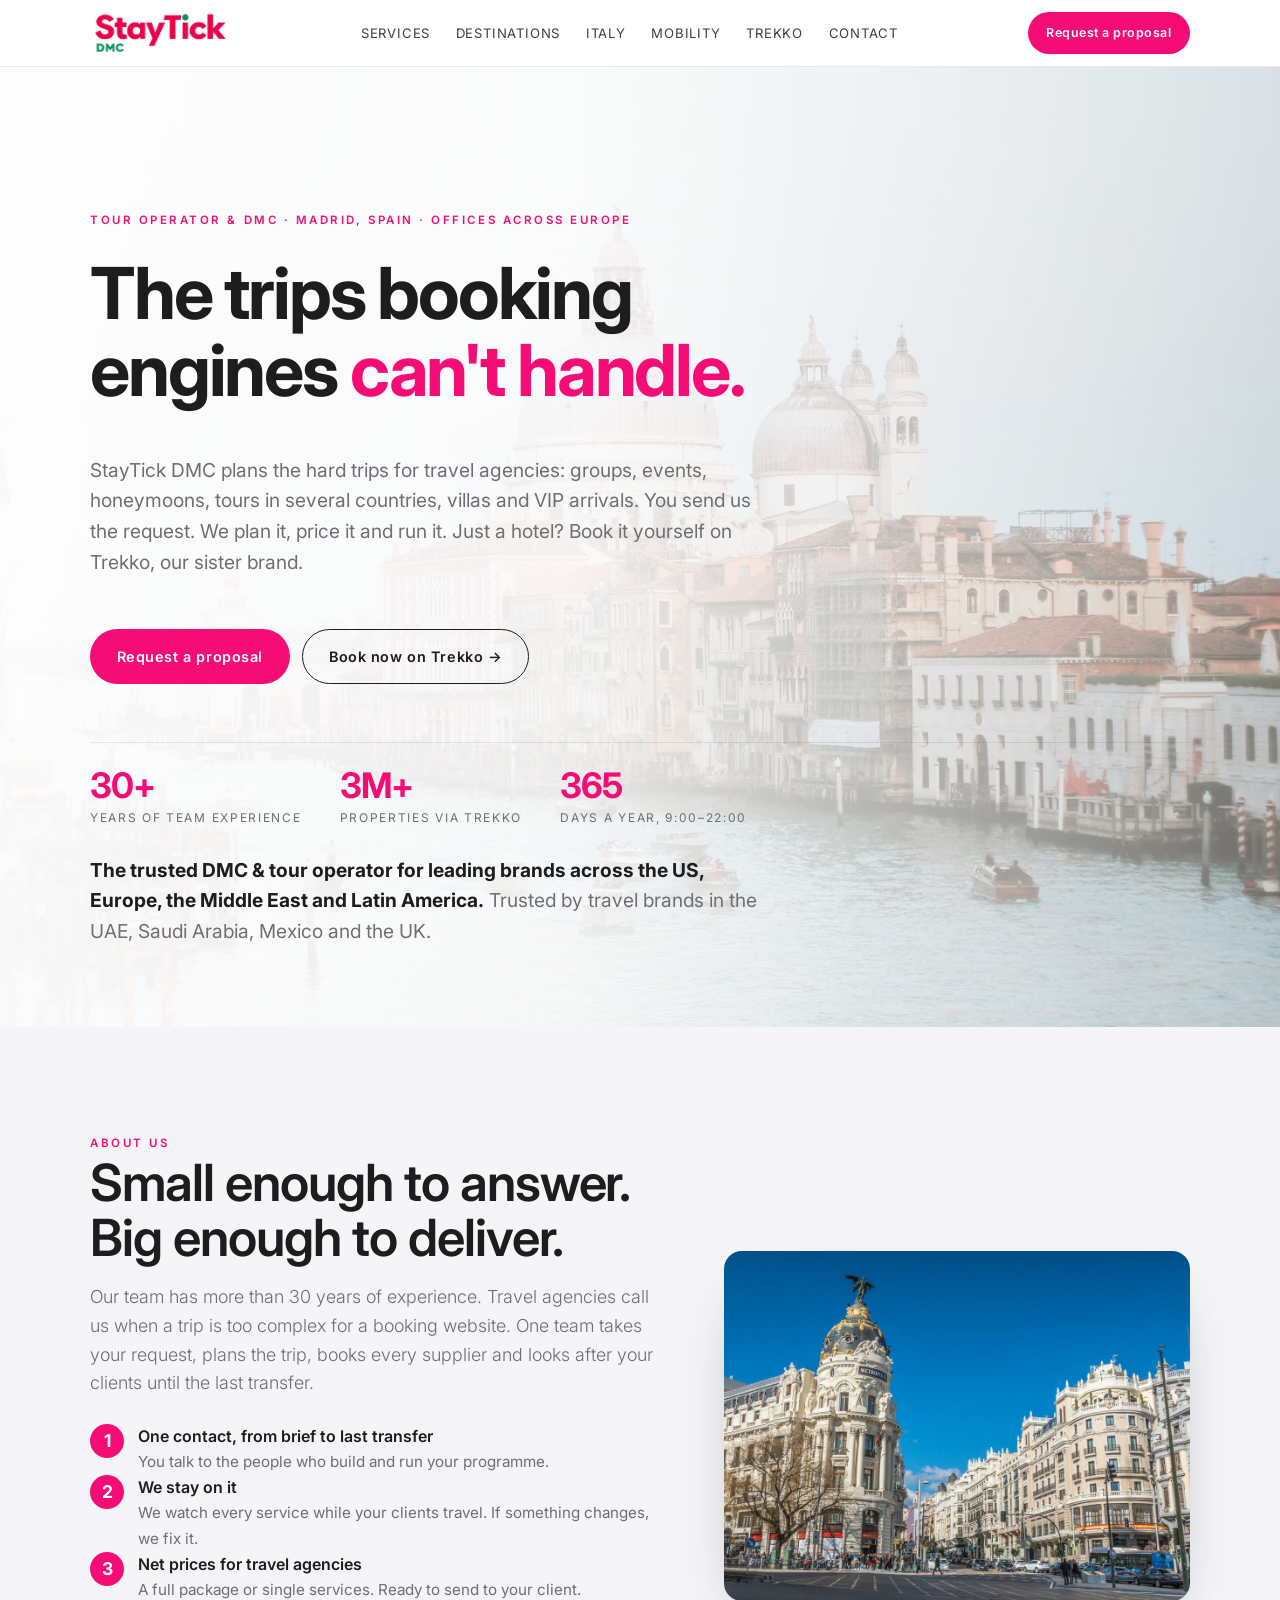
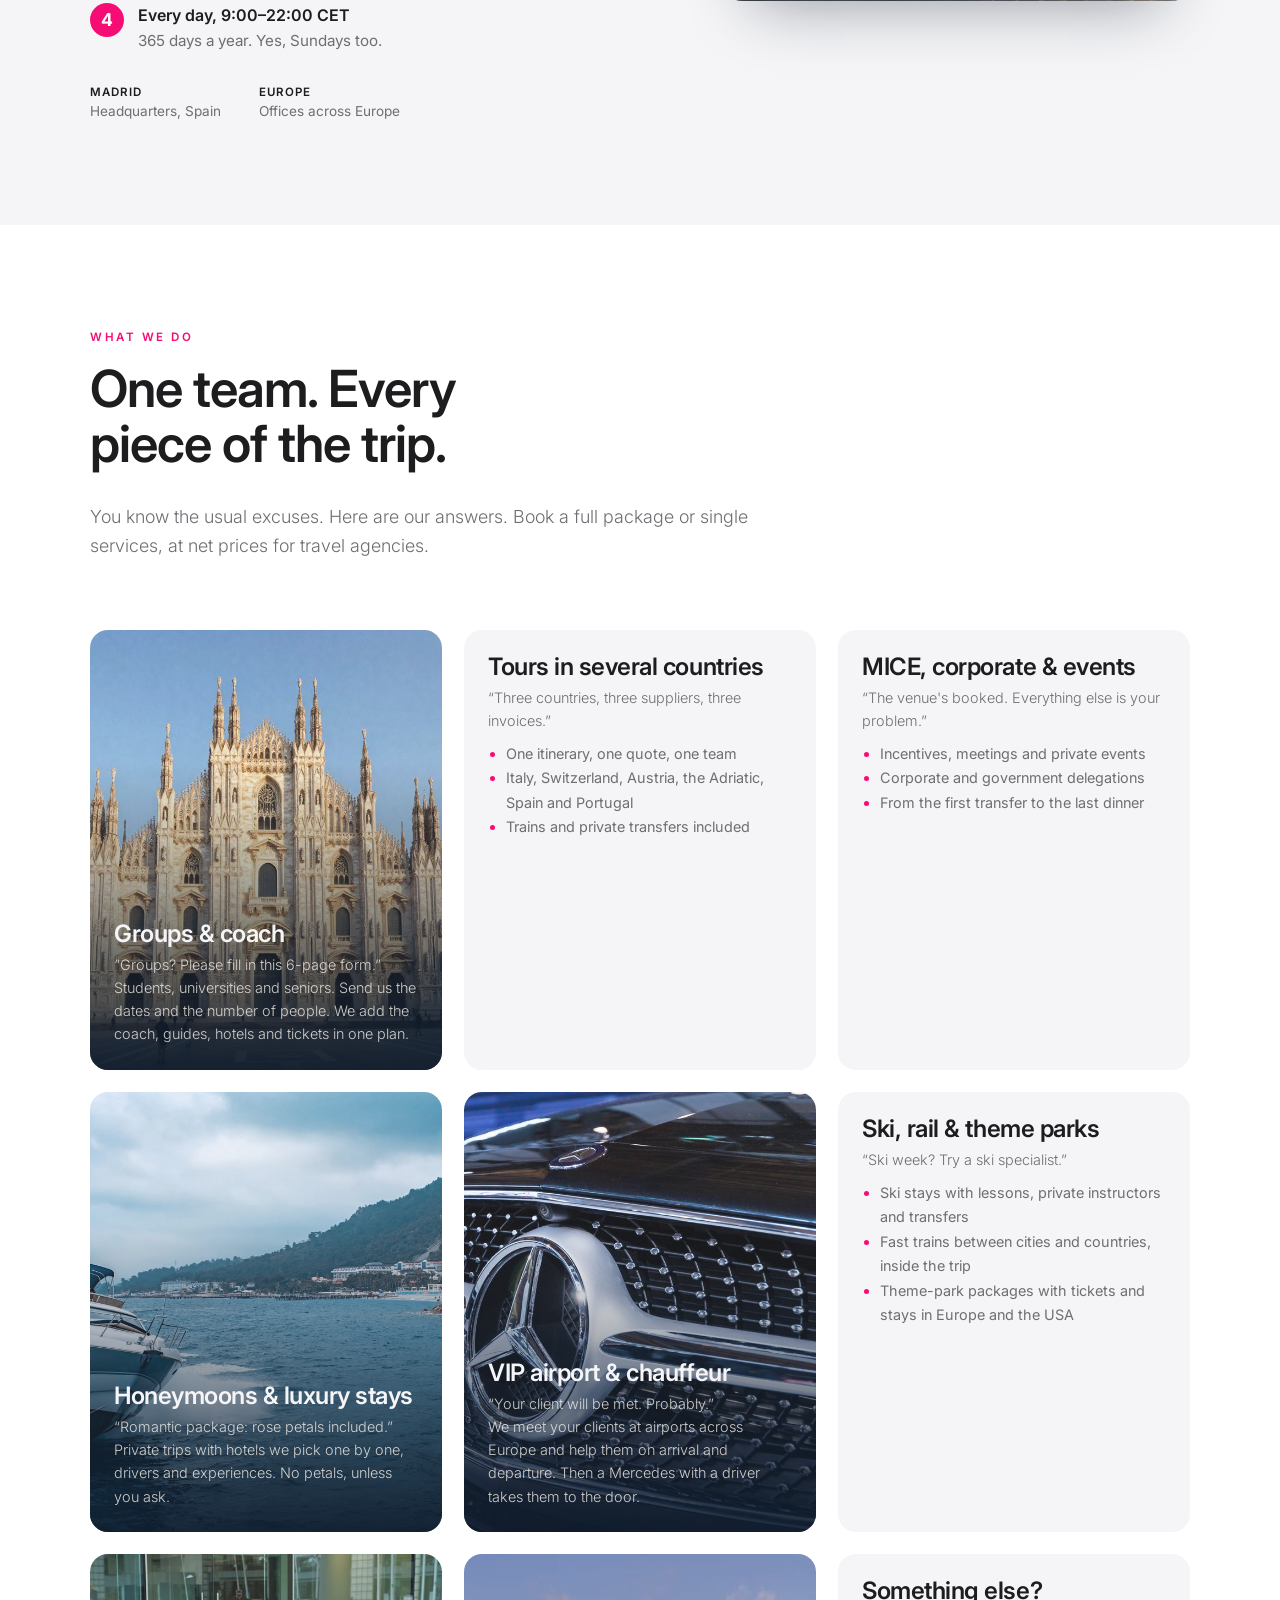
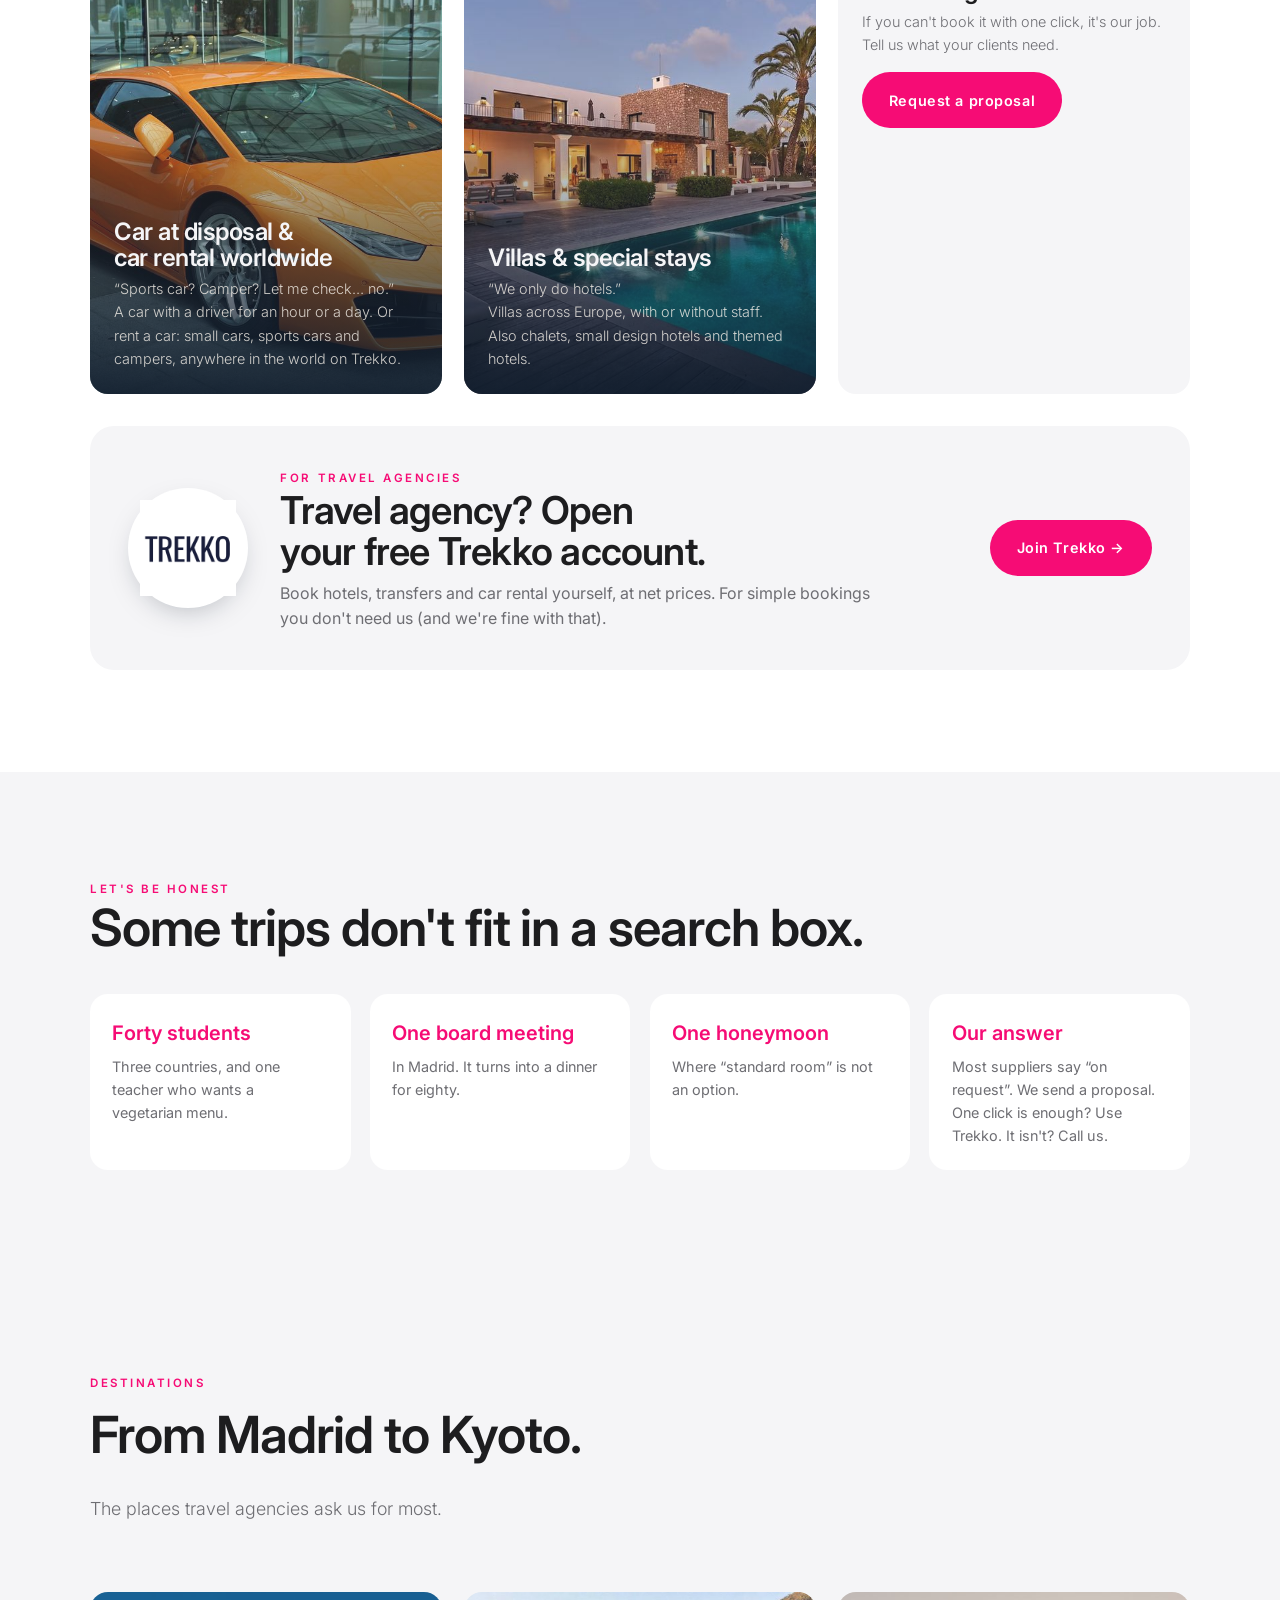
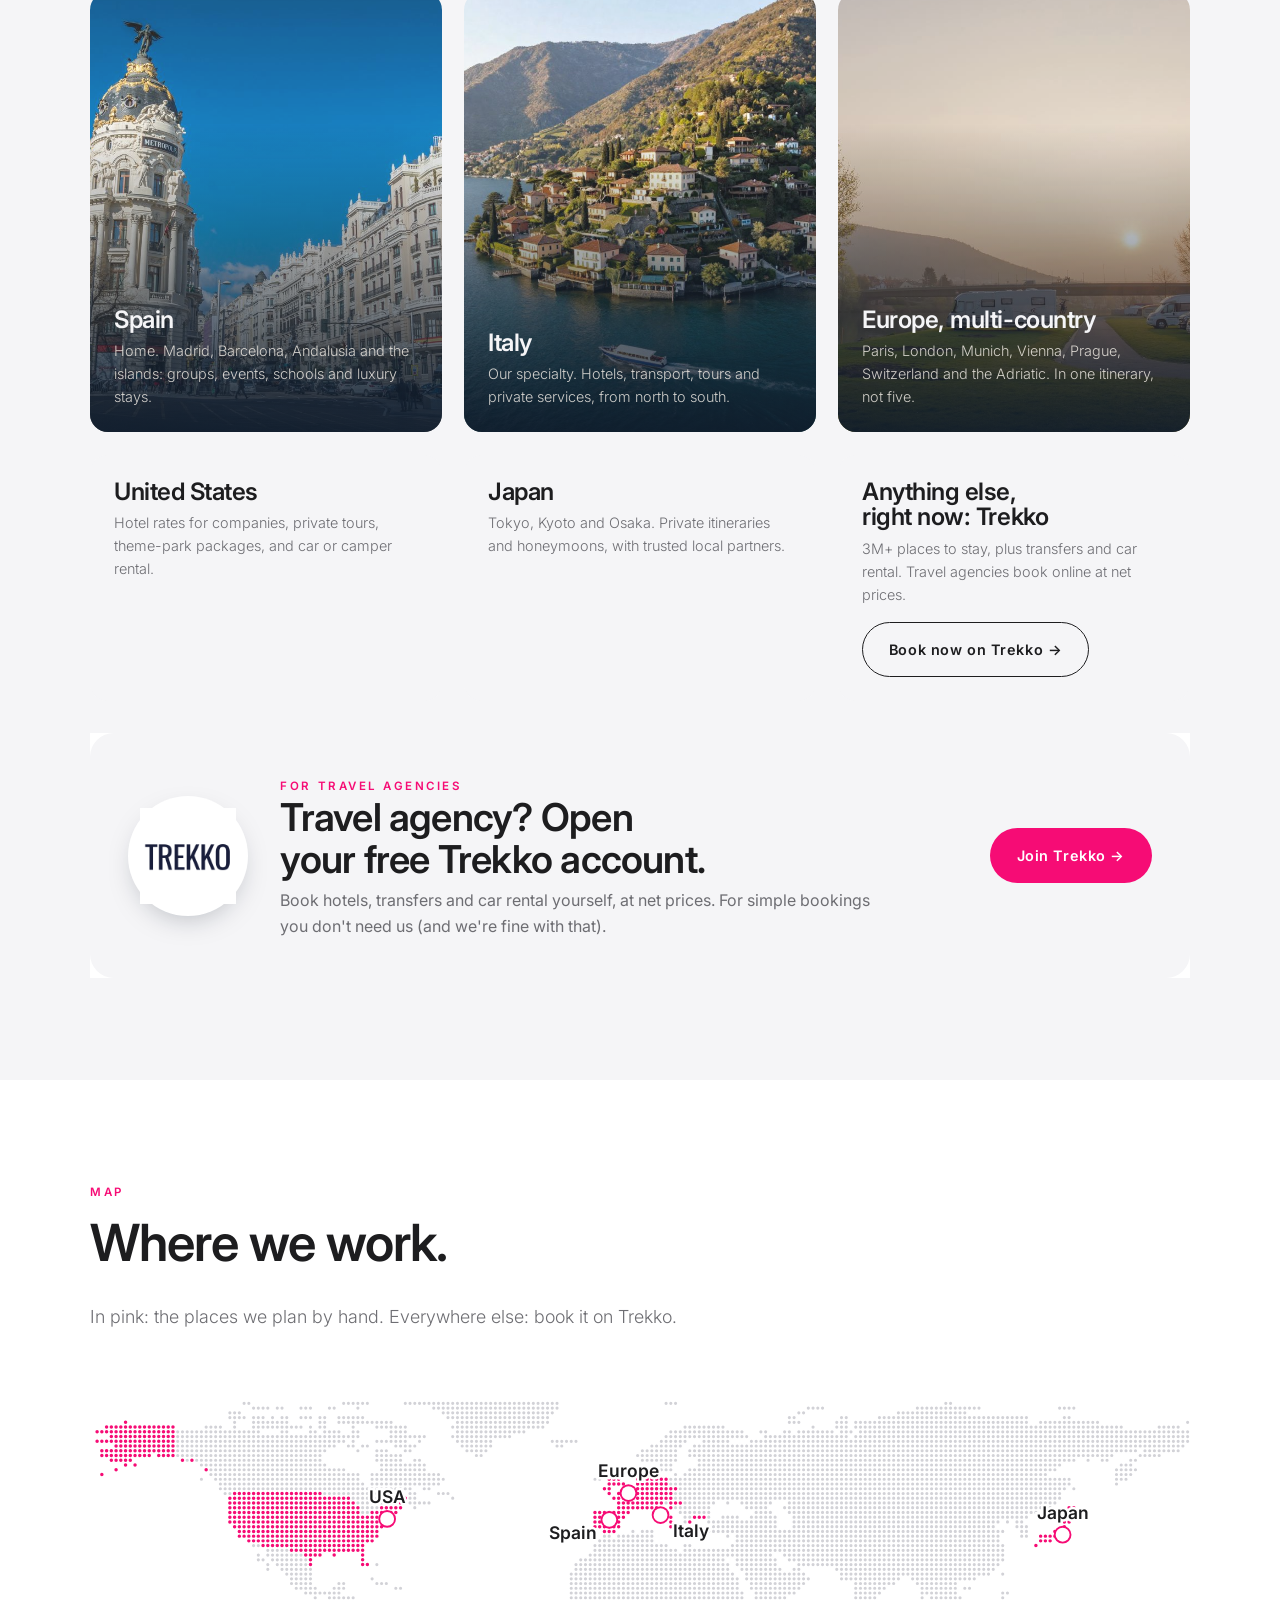
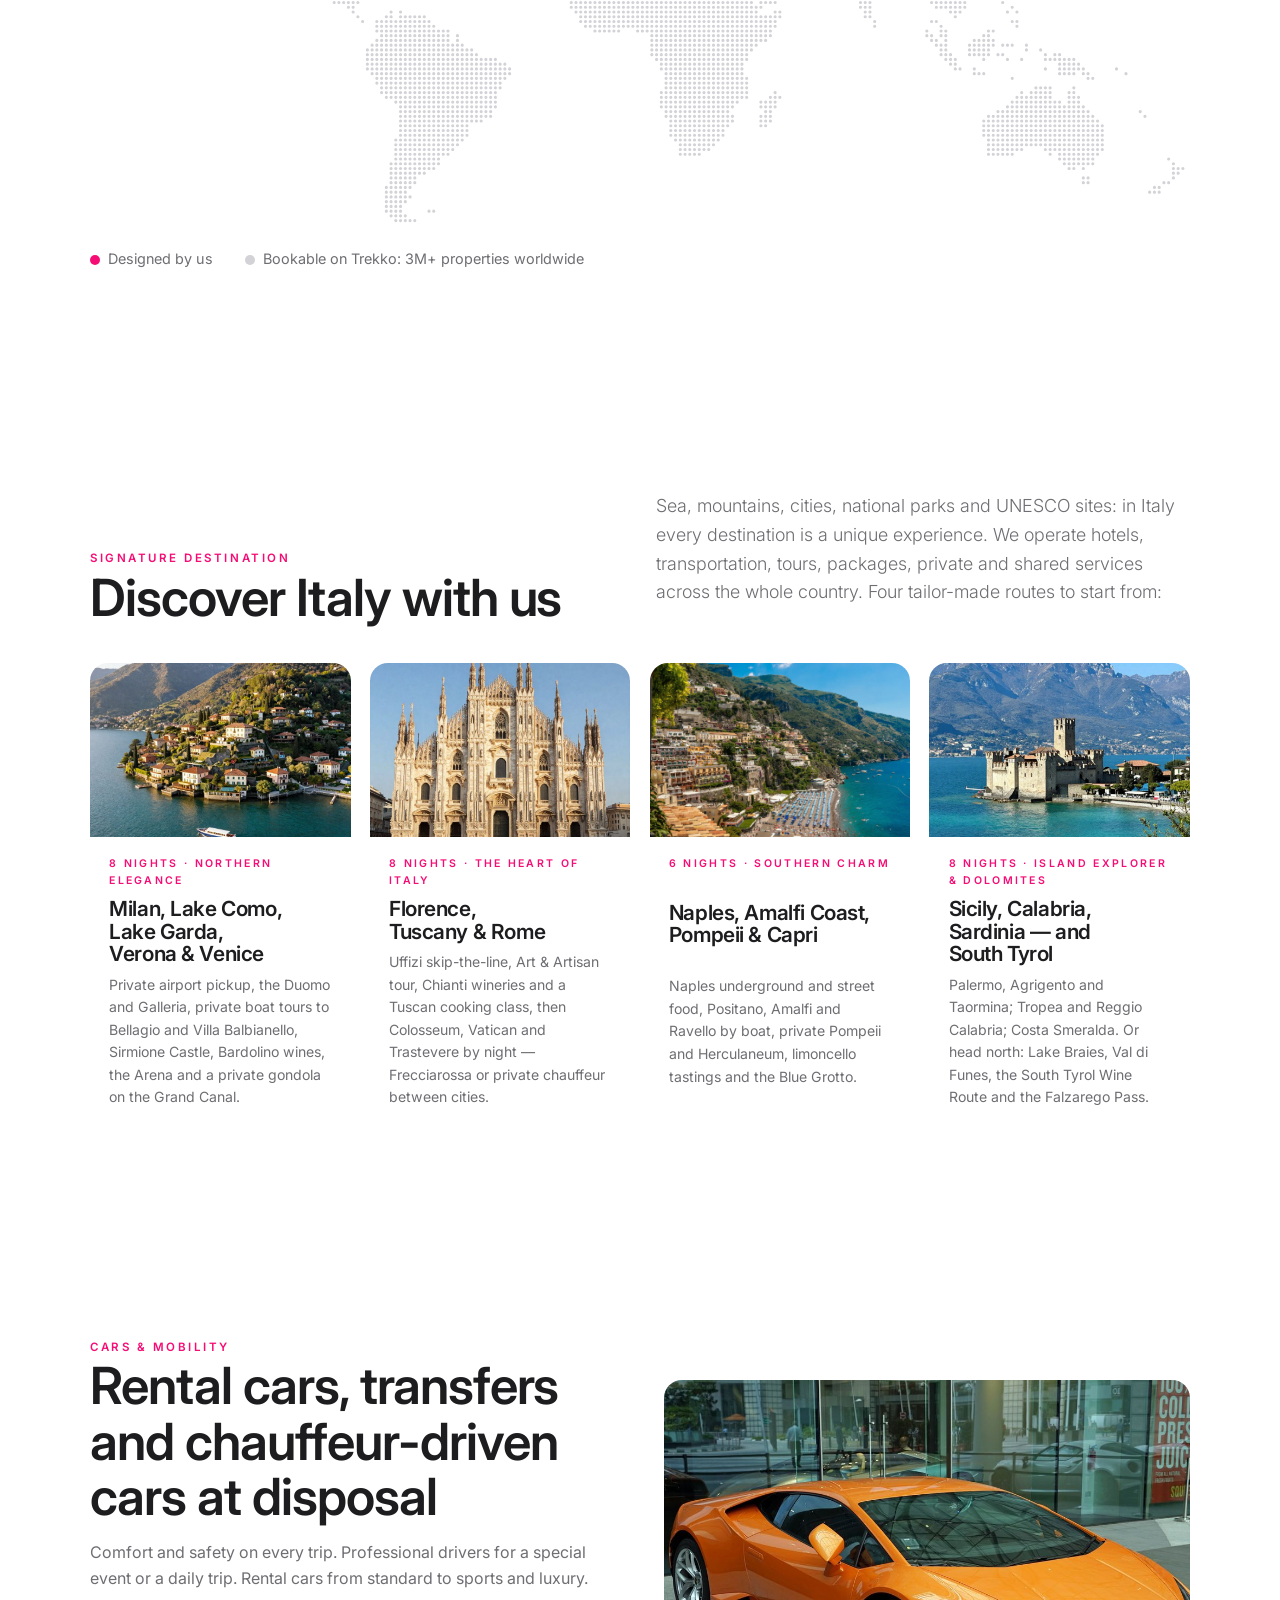
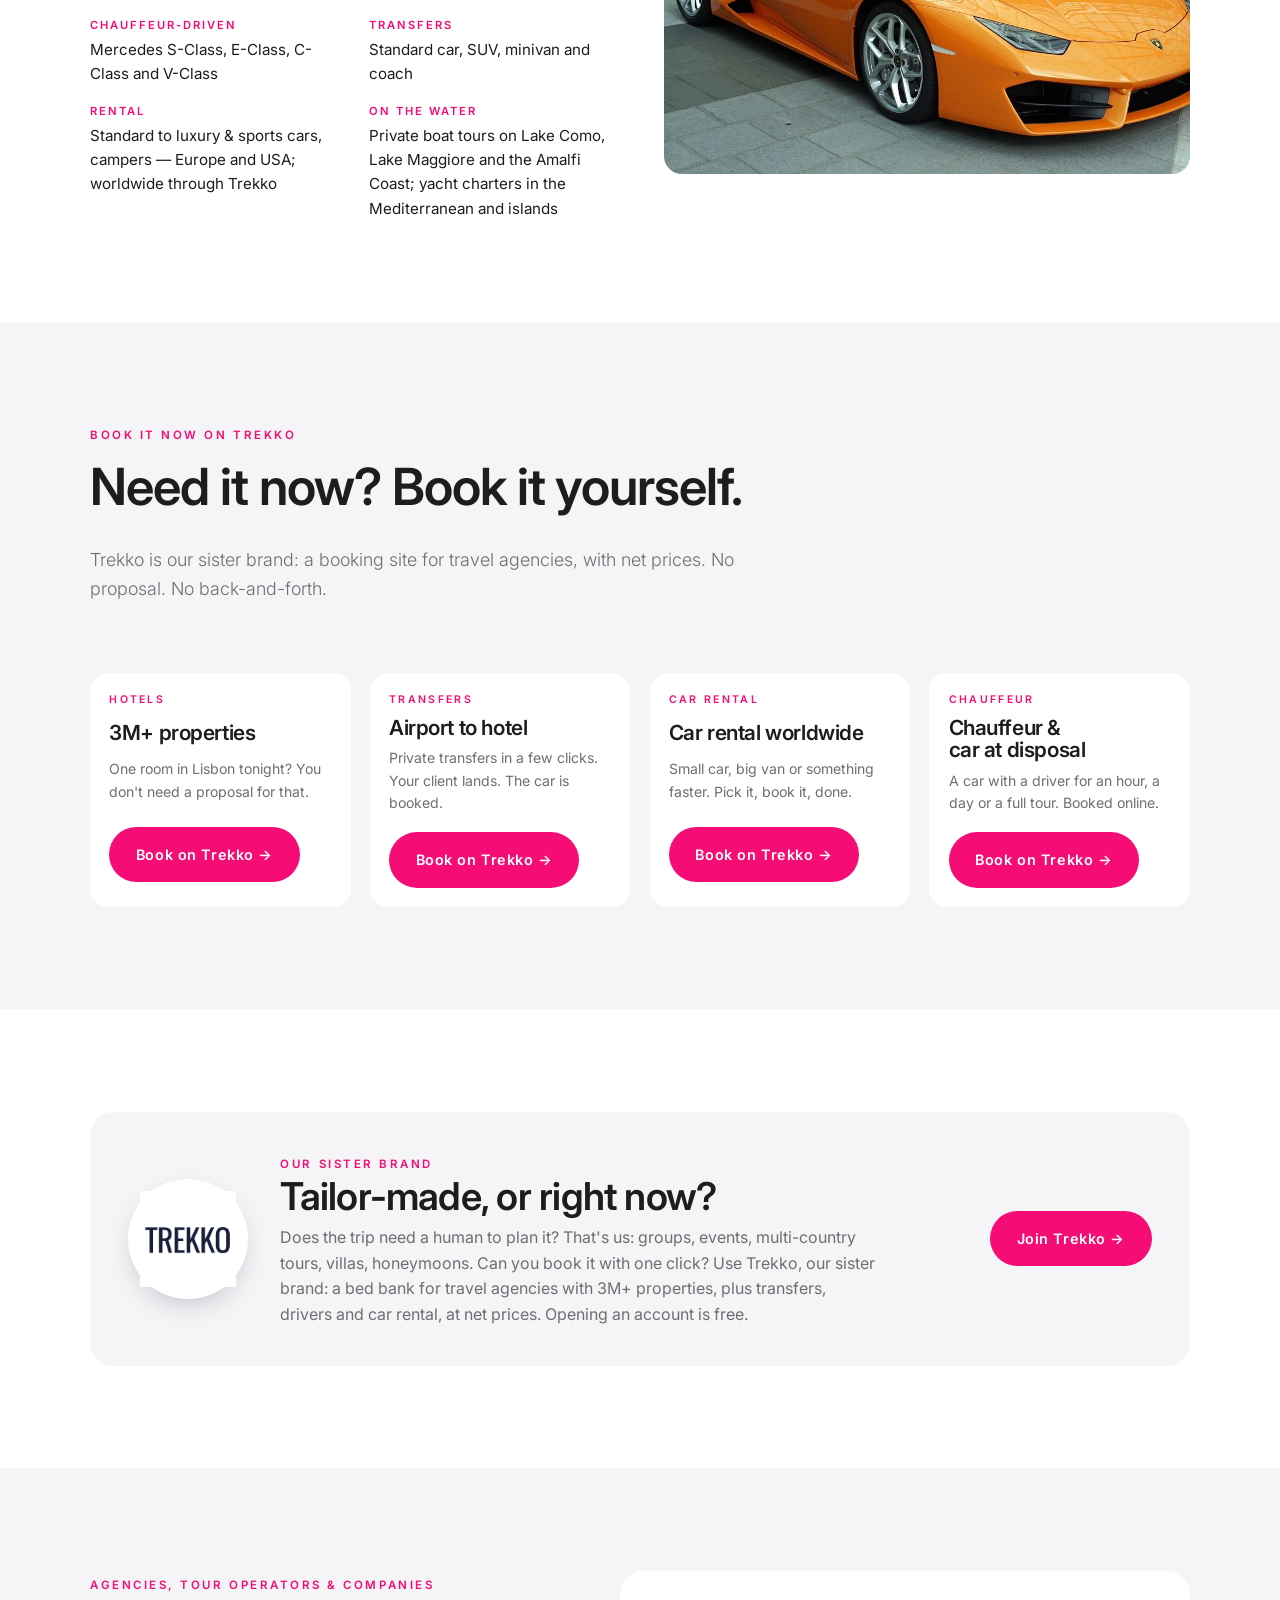
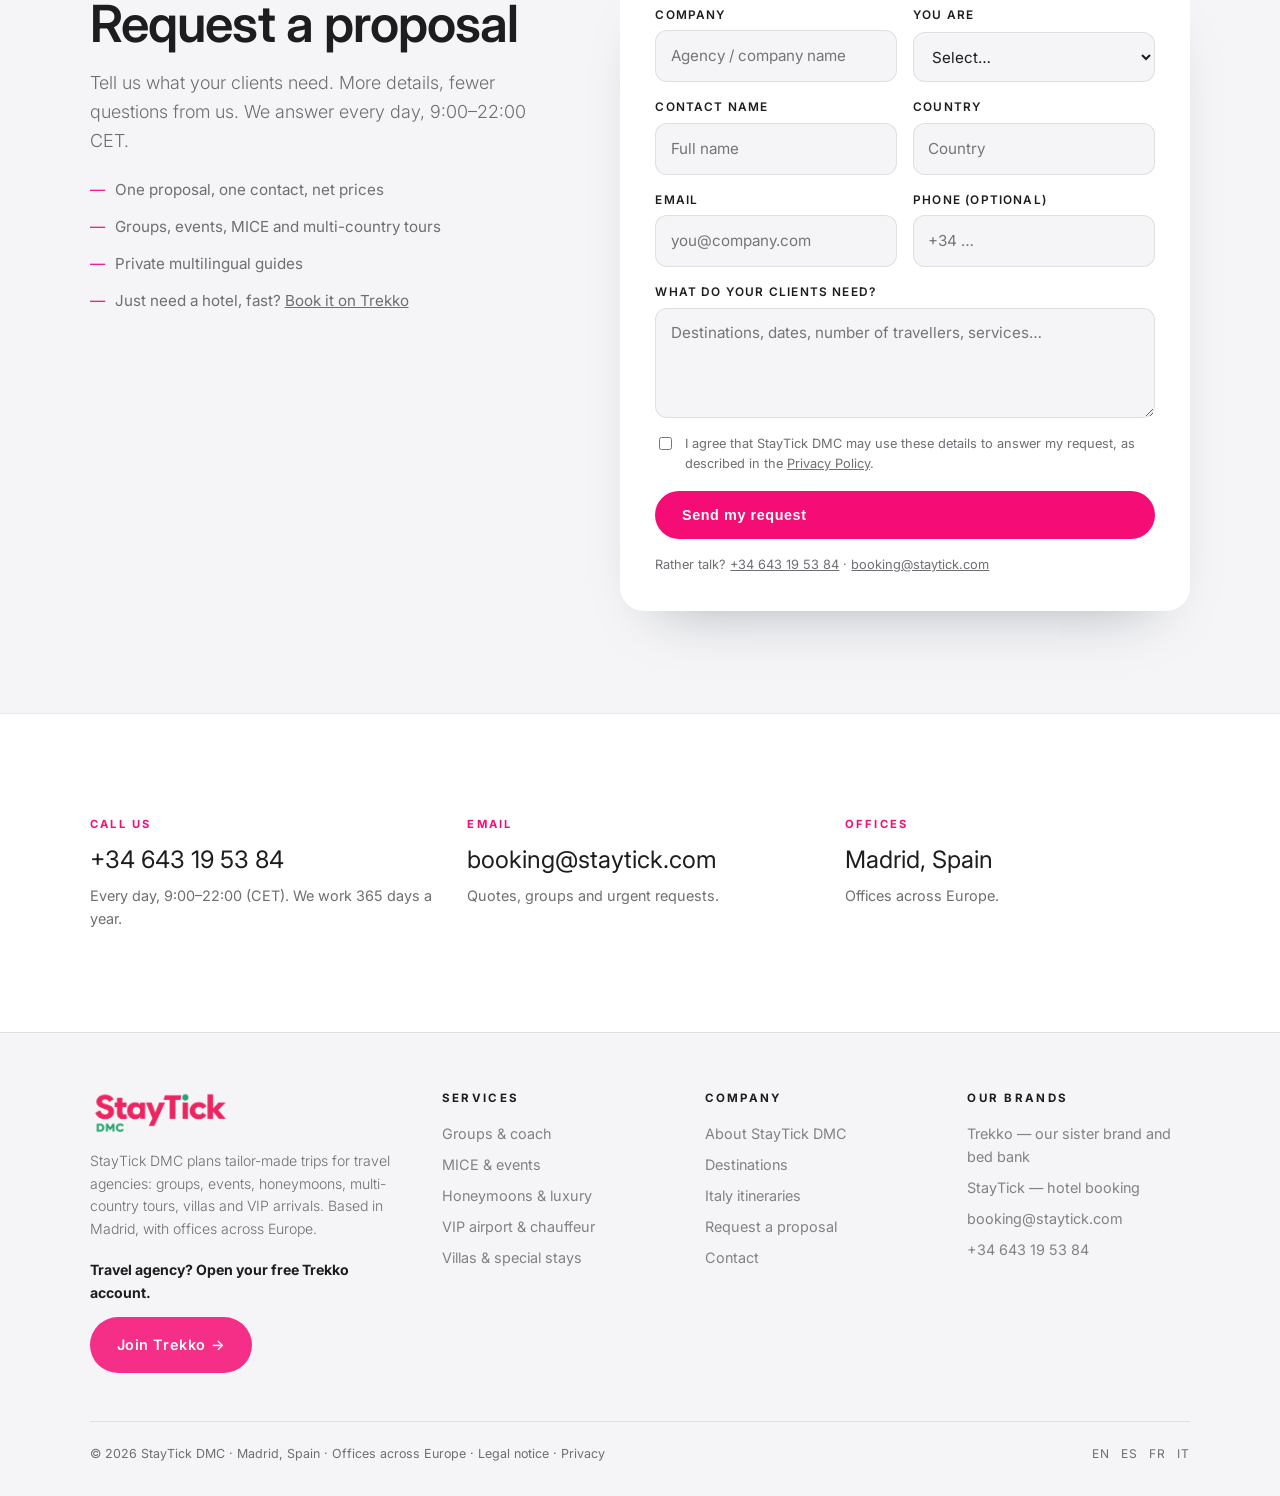
==== commit a3e804cf: "content(en): gate final cmo - sin promesa de plazo en el alta de Trekko (in minutes), no back-and-fo" ====
--- a/index.html
+++ b/index.html
@@ -107,7 +107,7 @@
       <article class="svc"><img src="/img/villa.jpg" alt="Luxury villa with private pool at dusk" loading="lazy"><div><h3>Villas &amp; special stays</h3><p>“We only do hotels.”</p><p>Villas across Europe, with or without staff. Also chalets, small design hotels and themed hotels.</p></div></article>
       <article class="svc text"><div><h3>Something else?</h3><p>If you can&#39;t book it with one click, it&#39;s our job. Tell us what your clients need.</p><p style="margin-top:1rem"><a class="btn btn-gold" href="#partner">Request a proposal</a></p></div></article>
     </div>
-    <div class="trekko" style="margin-top:2rem"><div class="card"><div class="logo"><img src="/img/trekko-logo.png" alt="Trekko" loading="lazy"></div><div><span class="eyebrow">For travel agencies</span><h2>Travel agency? Open your free Trekko account in minutes.</h2><p>Book hotels, transfers and car rental yourself, at net prices. For simple bookings you don&#39;t need us (and we&#39;re fine with that).</p></div><a class="btn btn-ink" href="https://trekko.co/signup?utm_source=dmc&amp;utm_medium=web&amp;utm_campaign=agency-services" rel="noopener">Join Trekko →</a></div></div>
+    <div class="trekko" style="margin-top:2rem"><div class="card"><div class="logo"><img src="/img/trekko-logo.png" alt="Trekko" loading="lazy"></div><div><span class="eyebrow">For travel agencies</span><h2>Travel agency? Open your free Trekko account.</h2><p>Book hotels, transfers and car rental yourself, at net prices. For simple bookings you don&#39;t need us (and we&#39;re fine with that).</p></div><a class="btn btn-ink" href="https://trekko.co/signup?utm_source=dmc&amp;utm_medium=web&amp;utm_campaign=agency-services" rel="noopener">Join Trekko →</a></div></div>
   </div>
 </section>
 
@@ -139,7 +139,7 @@
       <article class="svc text"><div><h3>Japan</h3><p>Tokyo, Kyoto and Osaka. Private itineraries and honeymoons, with trusted local partners.</p></div></article>
       <article class="svc text"><div><h3>Anything else, right now: Trekko</h3><p>3M+ places to stay, plus transfers and car rental. Travel agencies book online at net prices.</p><p style="margin-top:1rem"><a class="btn btn-ghost" href="https://trekko.co/signup?utm_source=dmc&amp;utm_medium=web&amp;utm_campaign=destinations" rel="noopener">Book now on Trekko →</a></p></div></article>
     </div>
-    <div class="trekko" style="margin-top:2rem"><div class="card"><div class="logo"><img src="/img/trekko-logo.png" alt="Trekko" loading="lazy"></div><div><span class="eyebrow">For travel agencies</span><h2>Travel agency? Open your free Trekko account in minutes.</h2><p>Book hotels, transfers and car rental yourself, at net prices. For simple bookings you don&#39;t need us (and we&#39;re fine with that).</p></div><a class="btn btn-ink" href="https://trekko.co/signup?utm_source=dmc&amp;utm_medium=web&amp;utm_campaign=agency-destinations" rel="noopener">Join Trekko →</a></div></div>
+    <div class="trekko" style="margin-top:2rem"><div class="card"><div class="logo"><img src="/img/trekko-logo.png" alt="Trekko" loading="lazy"></div><div><span class="eyebrow">For travel agencies</span><h2>Travel agency? Open your free Trekko account.</h2><p>Book hotels, transfers and car rental yourself, at net prices. For simple bookings you don&#39;t need us (and we&#39;re fine with that).</p></div><a class="btn btn-ink" href="https://trekko.co/signup?utm_source=dmc&amp;utm_medium=web&amp;utm_campaign=agency-destinations" rel="noopener">Join Trekko →</a></div></div>
   </div>
 </section>
 
@@ -195,7 +195,7 @@
     <div class="sec-head">
       <span class="eyebrow">Book it now on Trekko</span>
       <h2>Need it now? Book it yourself.</h2>
-      <p class="lead">Trekko is our sister brand: a booking site for travel agencies, with net prices. No proposal. No waiting.</p>
+      <p class="lead">Trekko is our sister brand: a booking site for travel agencies, with net prices. No proposal. No back-and-forth.</p>
     </div>
     <div class="routes">
       <article class="route"><div><span class="eyebrow">Hotels</span><h3>3M+ properties</h3><p>One room in Lisbon tonight? You don&#39;t need a proposal for that.</p><p style="margin-top:.6rem"><a class="btn btn-gold" href="https://trekko.co/signup?utm_source=dmc&amp;utm_medium=web&amp;utm_campaign=hotels" rel="noopener">Book on Trekko →</a></p></div></article>
@@ -273,7 +273,7 @@
       <div>
         <a class="brand" href="#top"><img src="/img/staytick-logo.png" alt="StayTick" width="141" height="48"></a>
         <p>StayTick DMC plans tailor-made trips for travel agencies: groups, events, honeymoons, multi-country tours, villas and VIP arrivals. Based in Madrid, with offices across Europe.</p>
-        <p style="margin-top:1.2rem"><b style="color:var(--ink)">Travel agency? Open your free Trekko account in minutes.</b></p>
+        <p style="margin-top:1.2rem"><b style="color:var(--ink)">Travel agency? Open your free Trekko account.</b></p>
         <p style="margin-top:.8rem"><a class="btn btn-gold" href="https://trekko.co/signup?utm_source=dmc&amp;utm_medium=web&amp;utm_campaign=agency-footer" rel="noopener">Join Trekko →</a></p>
       </div>
       <div><h4>Services</h4><ul><li><a href="#services">Groups &amp; coach</a></li><li><a href="#services">MICE &amp; events</a></li><li><a href="#services">Honeymoons &amp; luxury</a></li><li><a href="#services">VIP airport &amp; chauffeur</a></li><li><a href="#services">Villas &amp; special stays</a></li></ul></div>
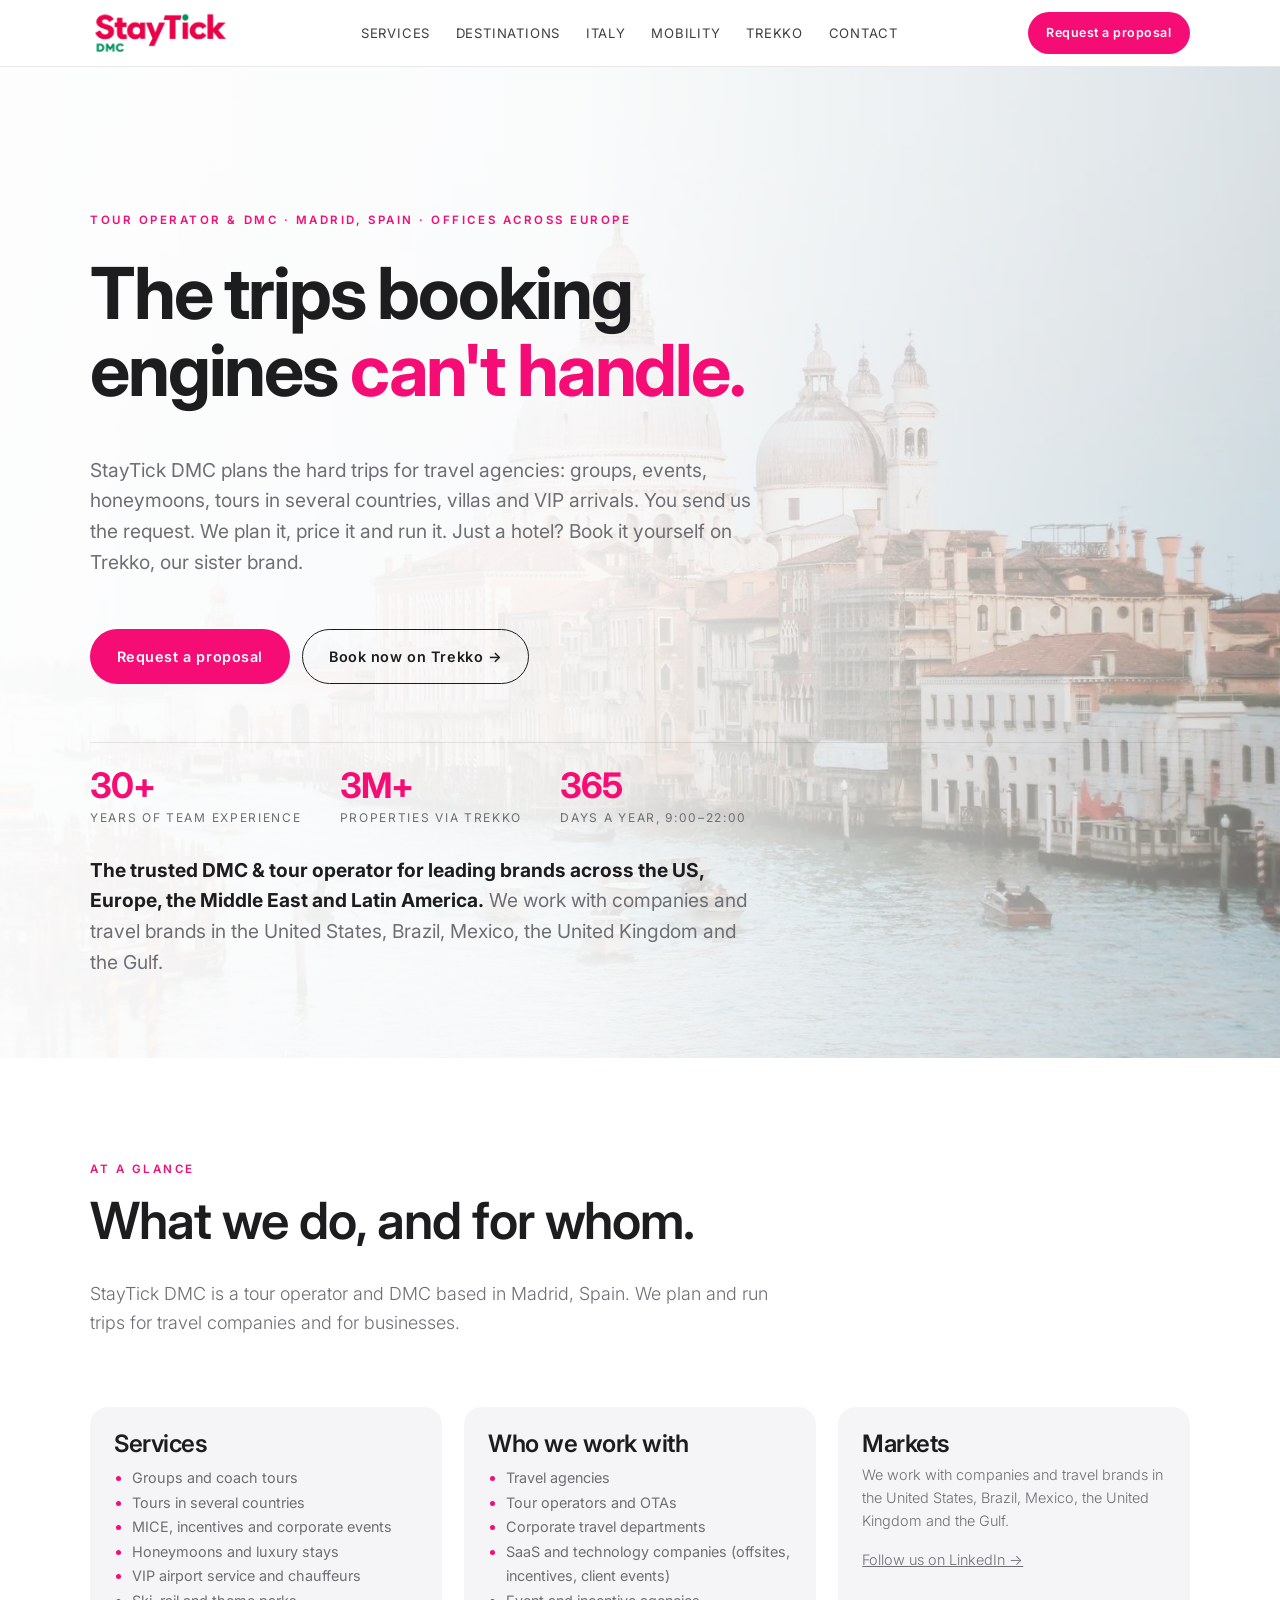
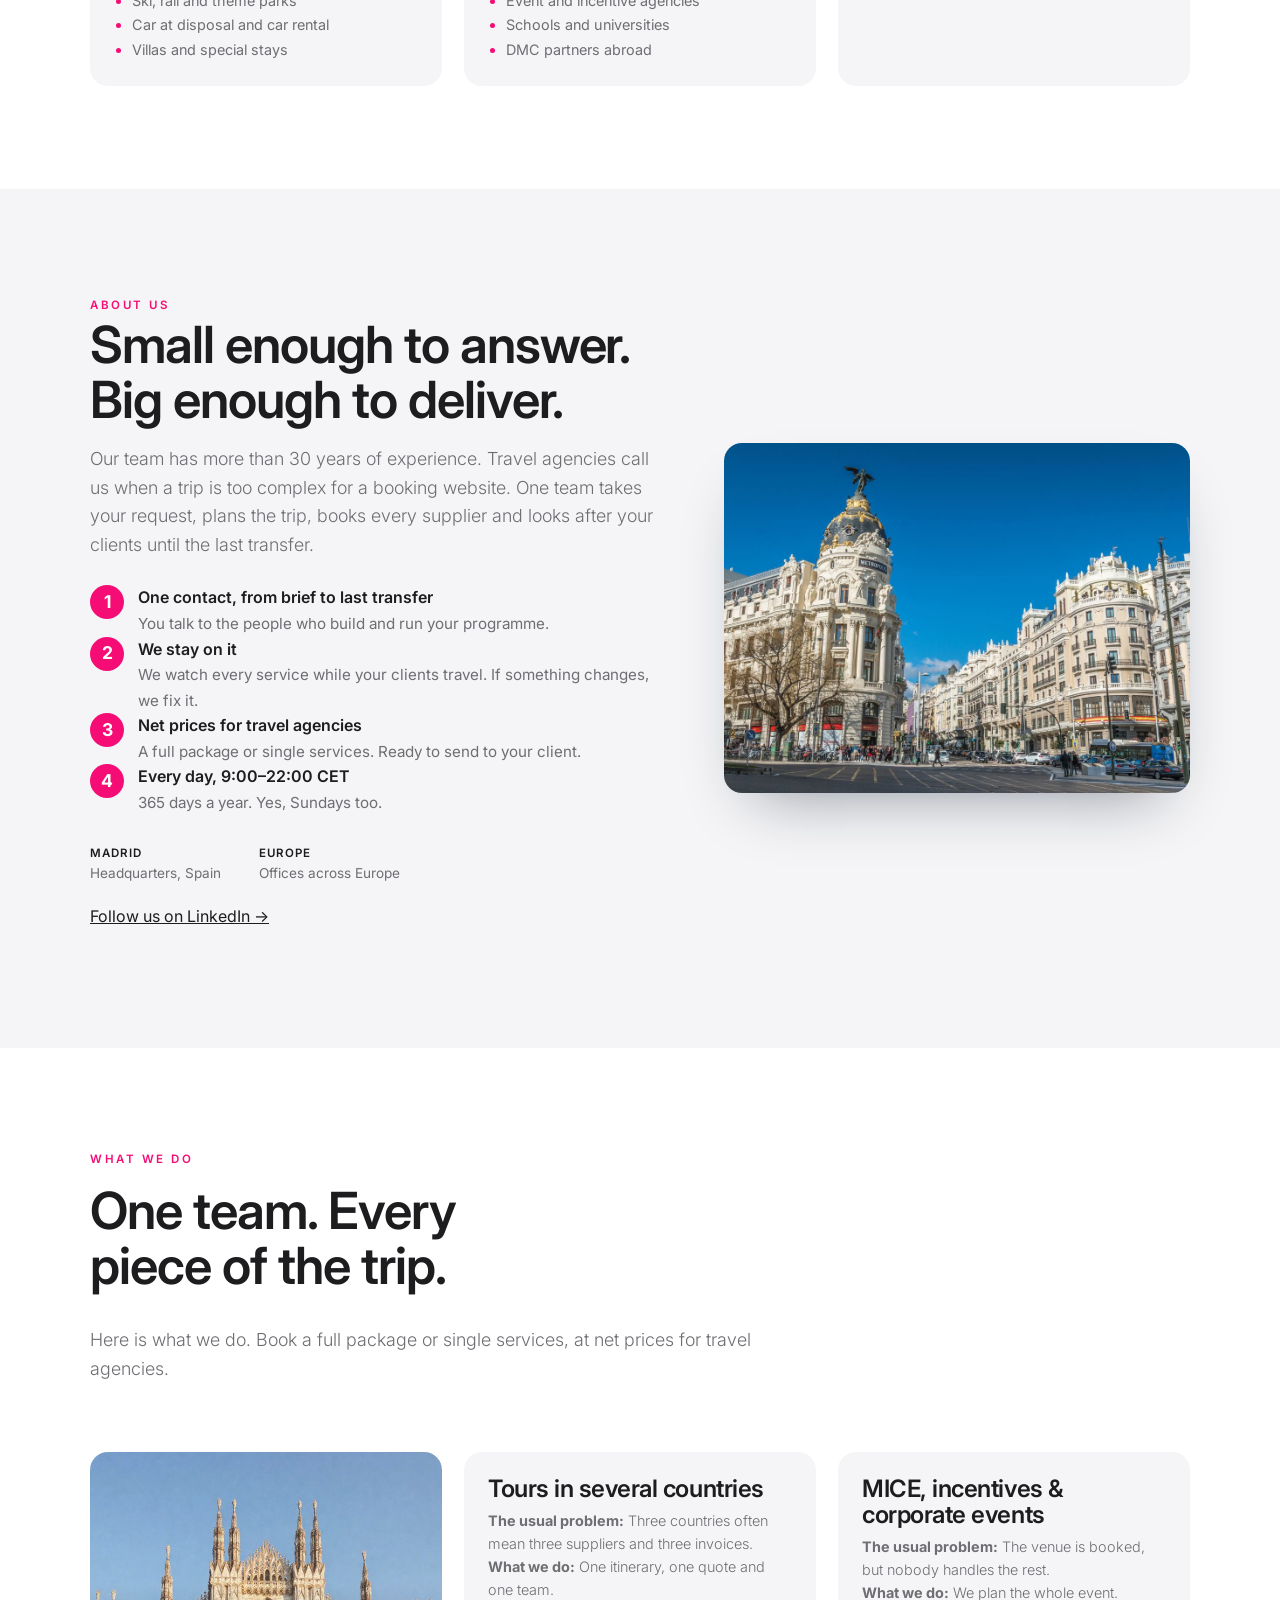
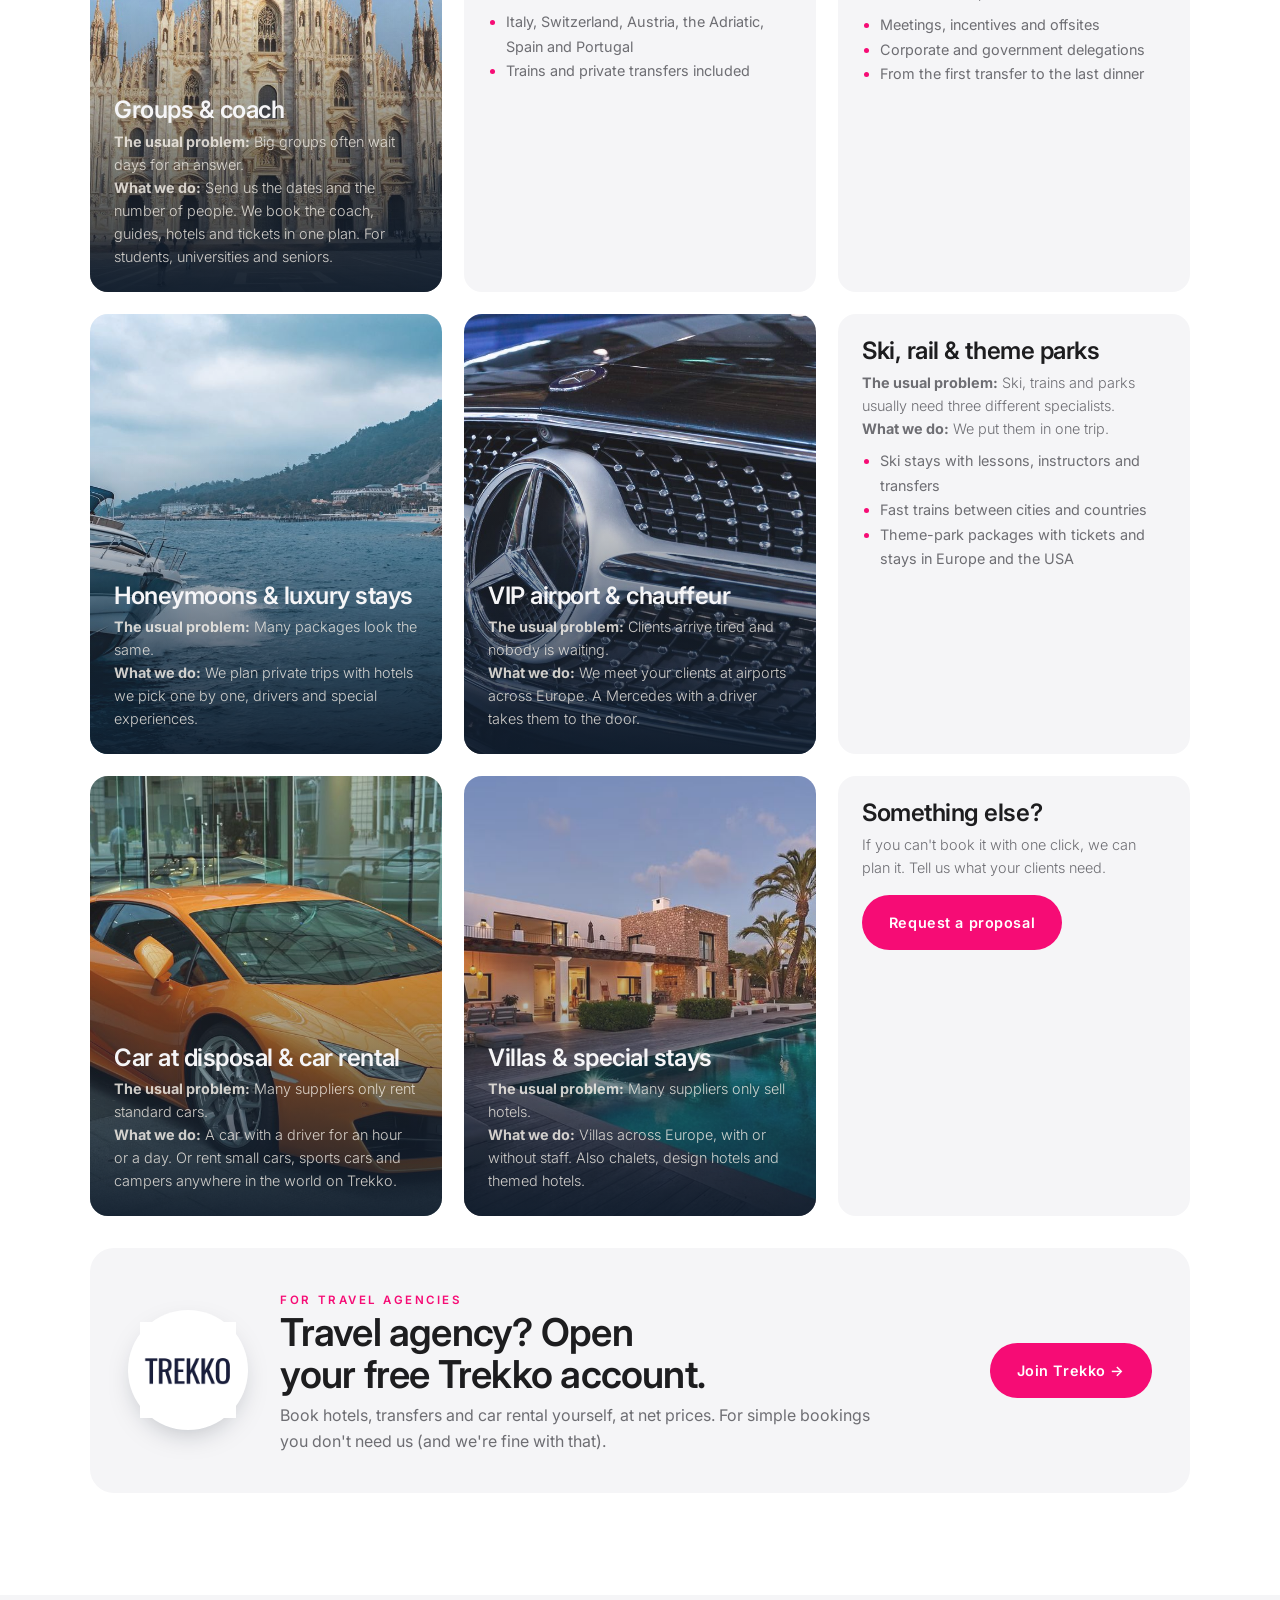
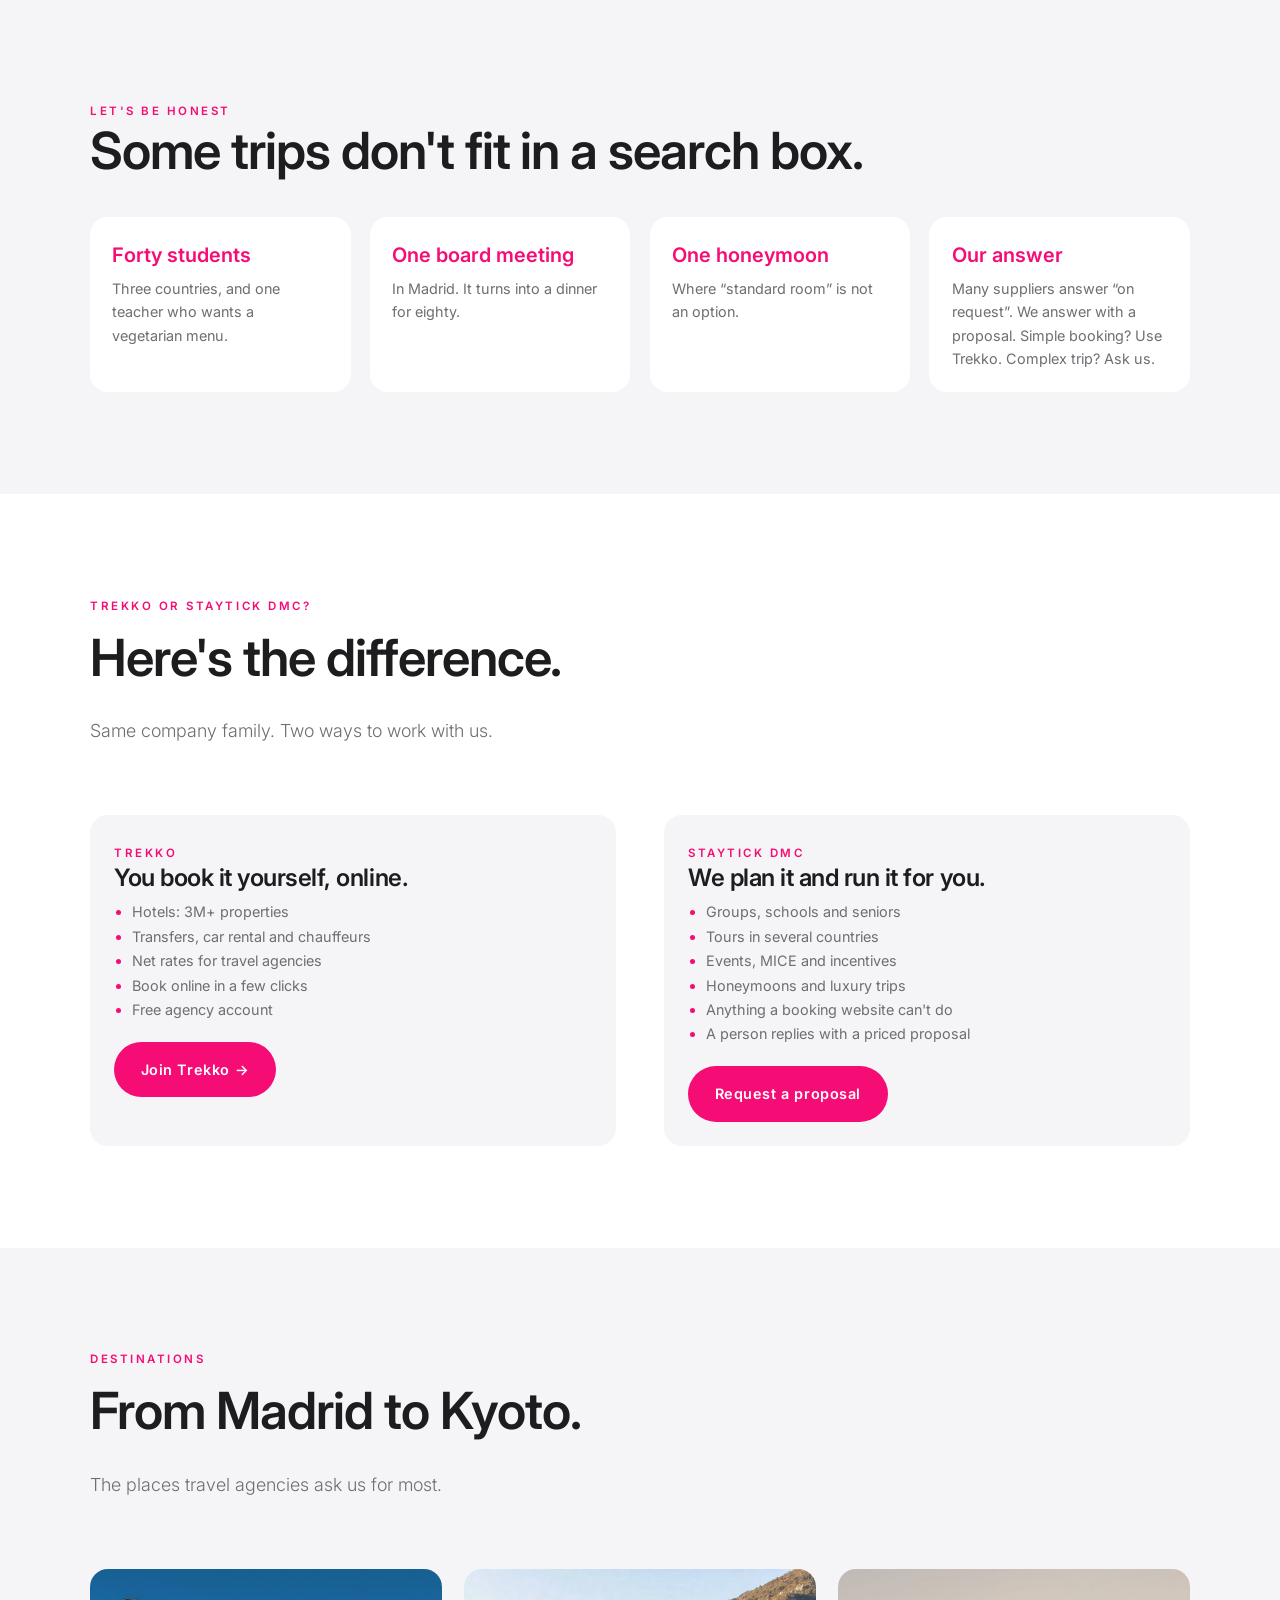
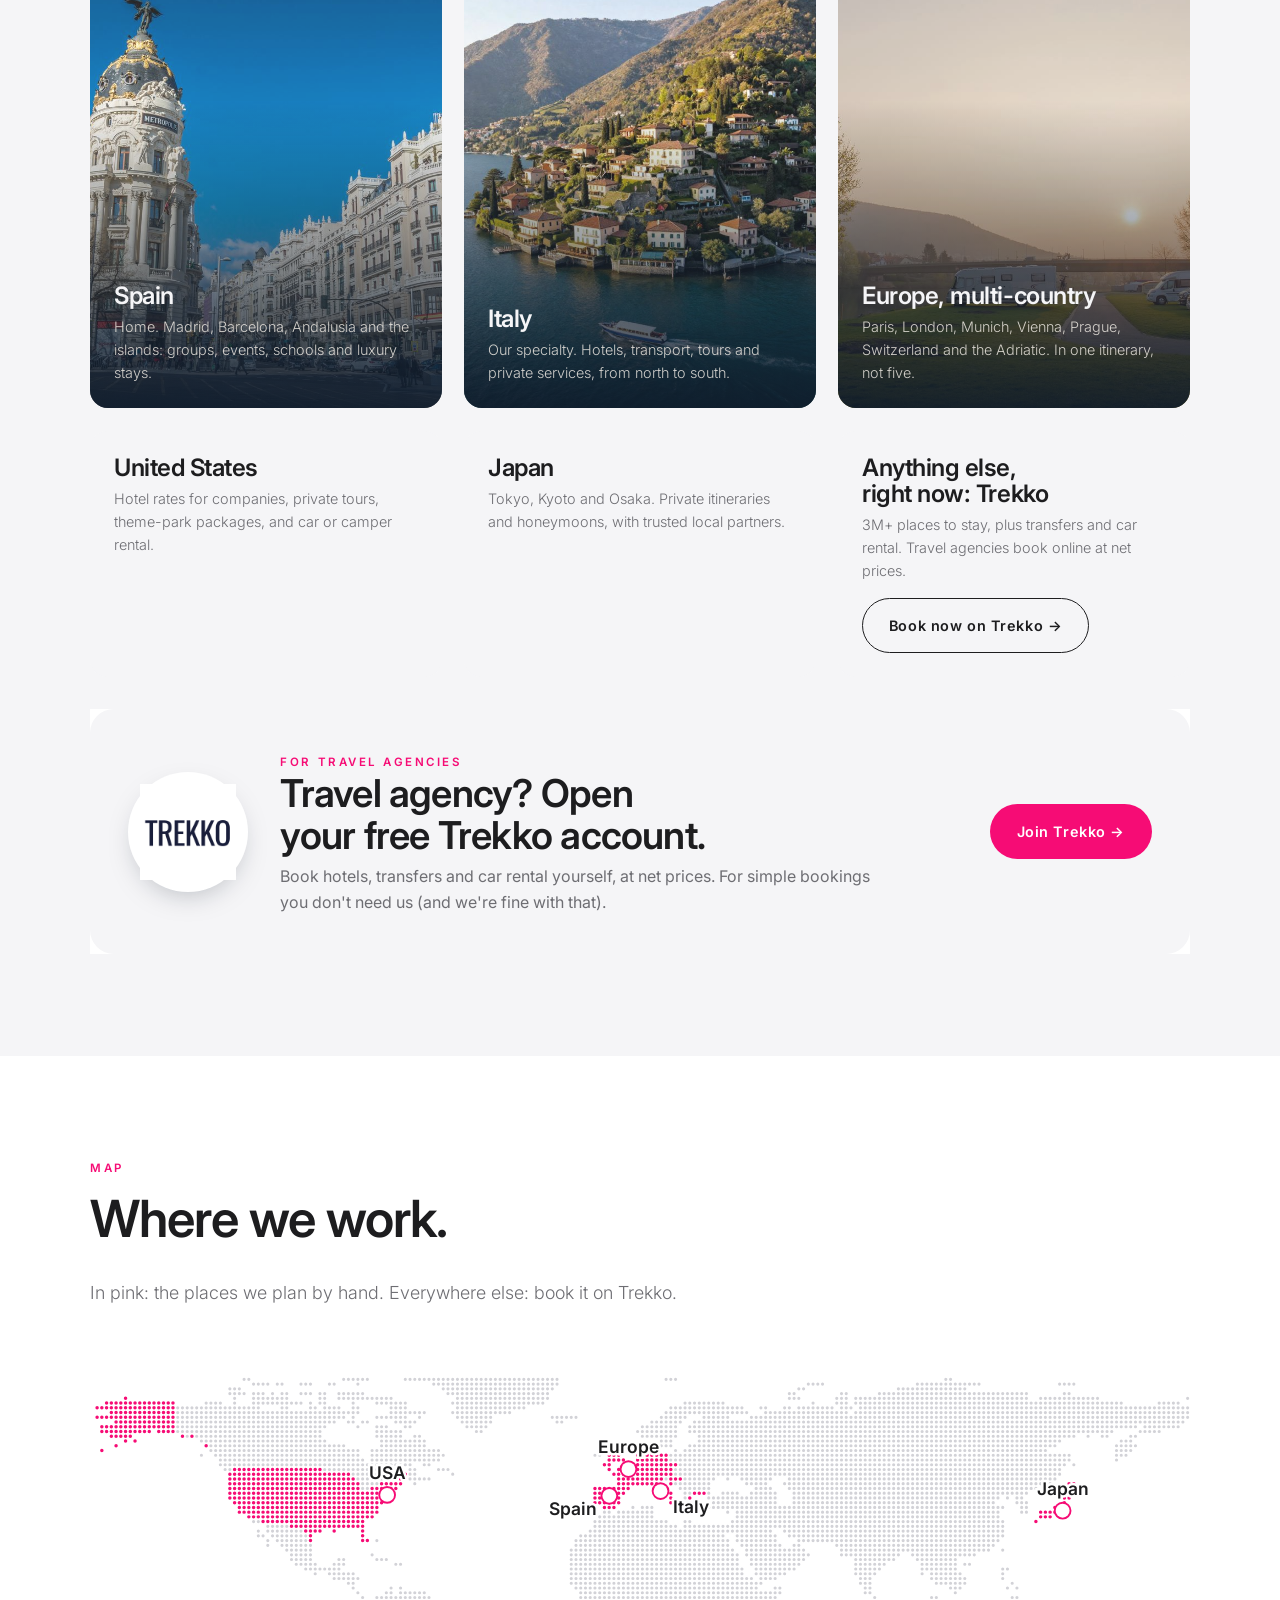
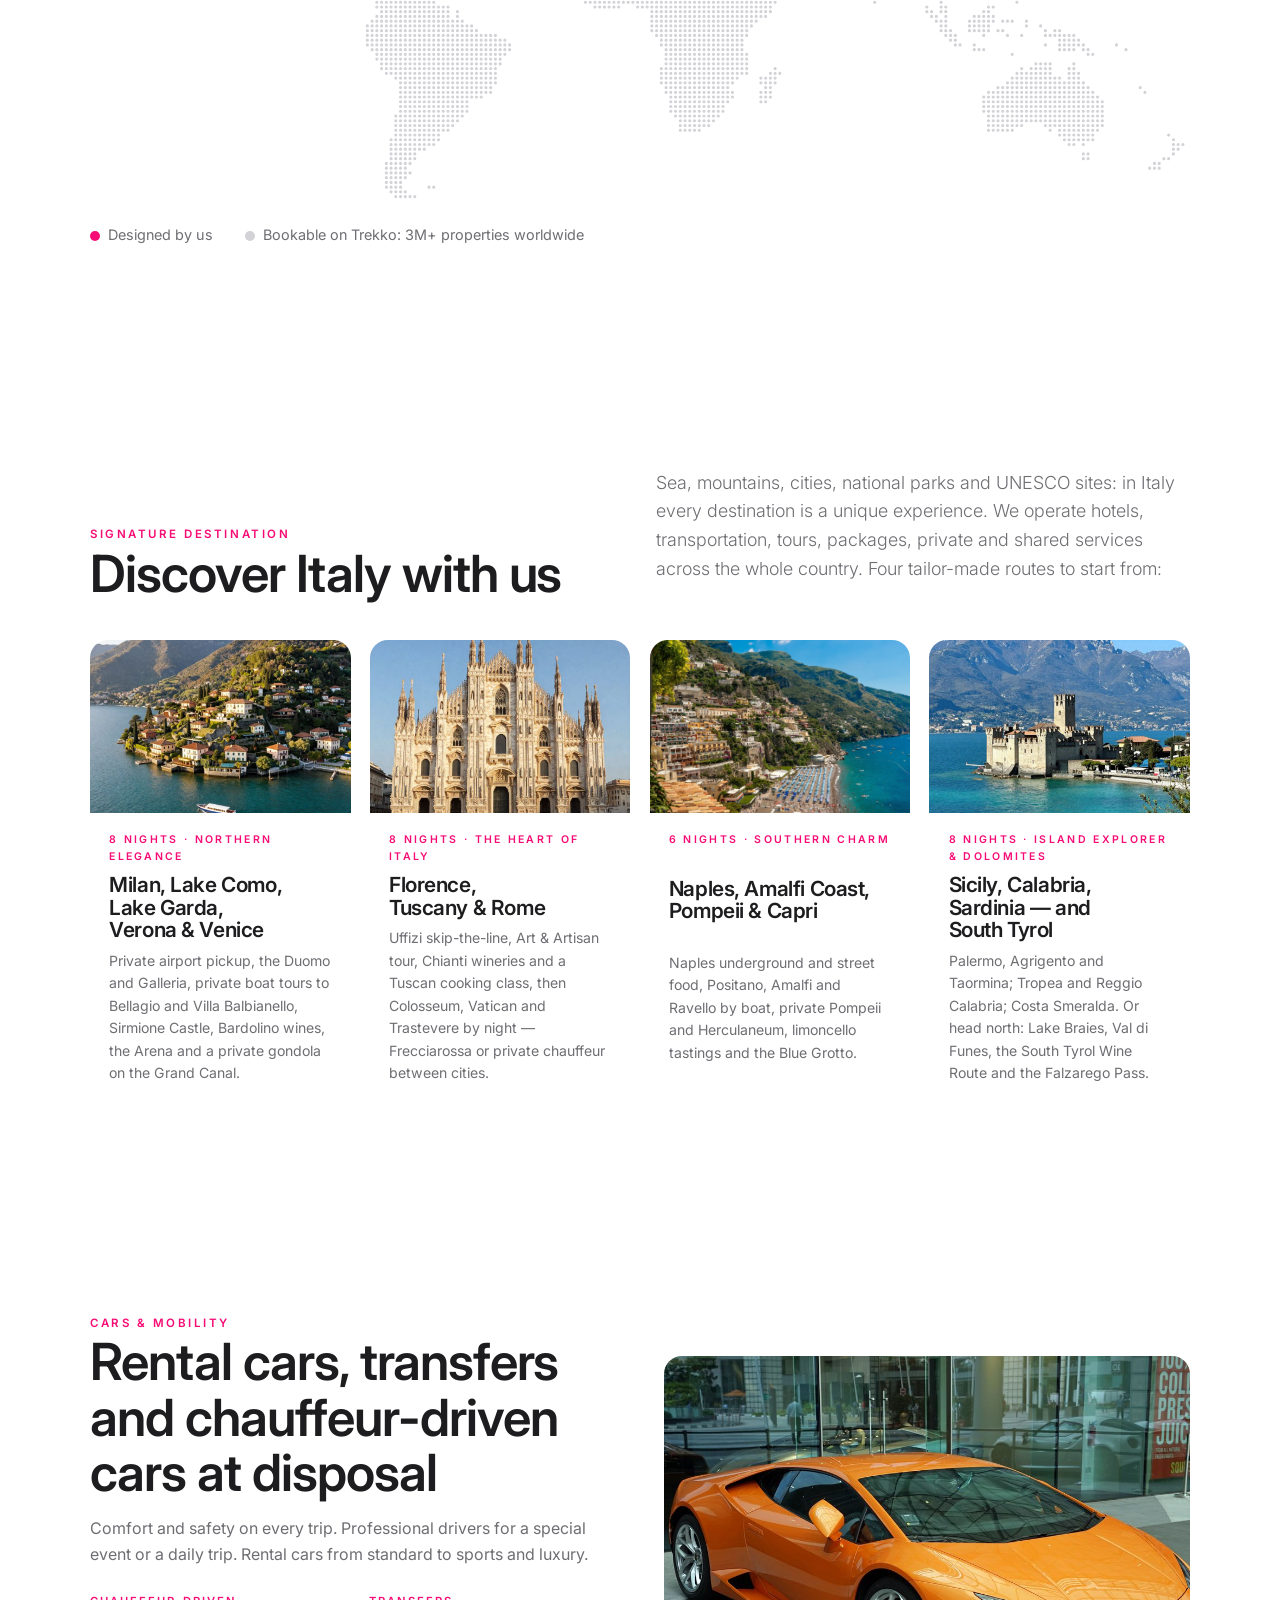
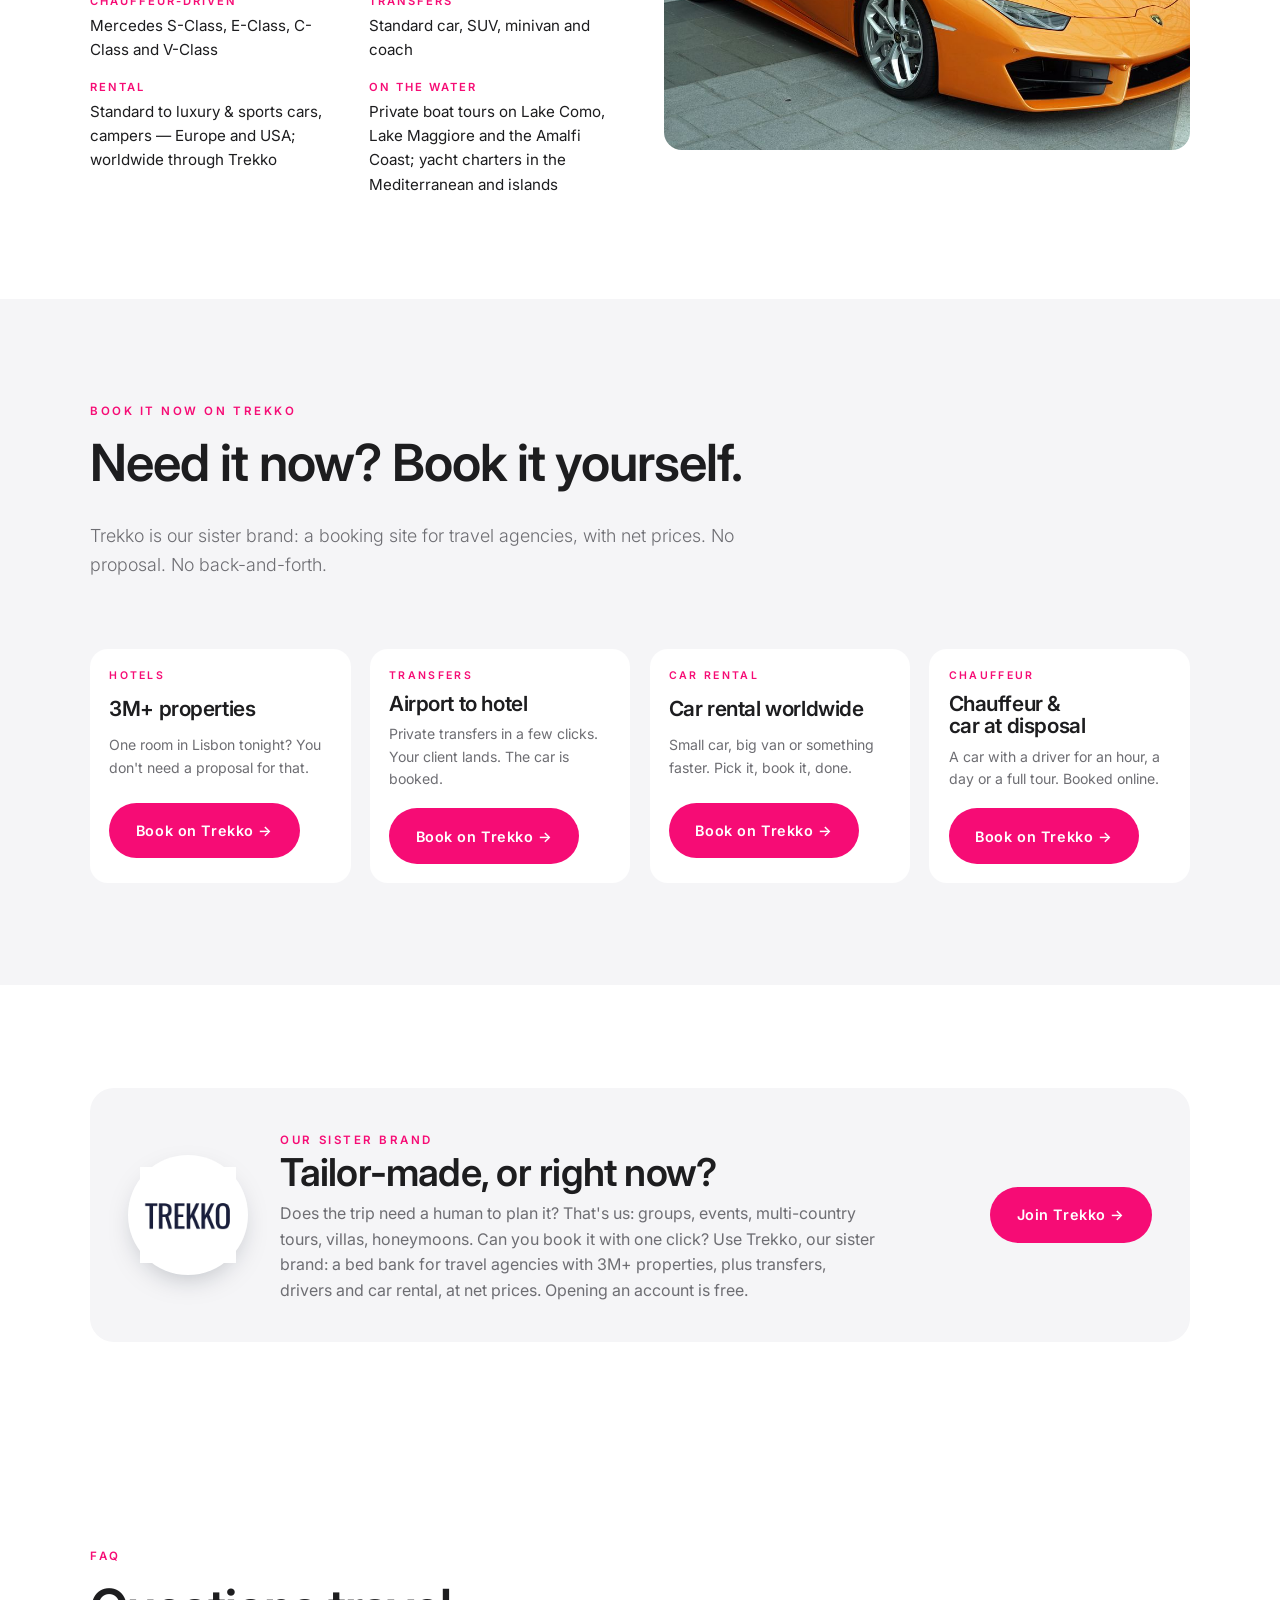
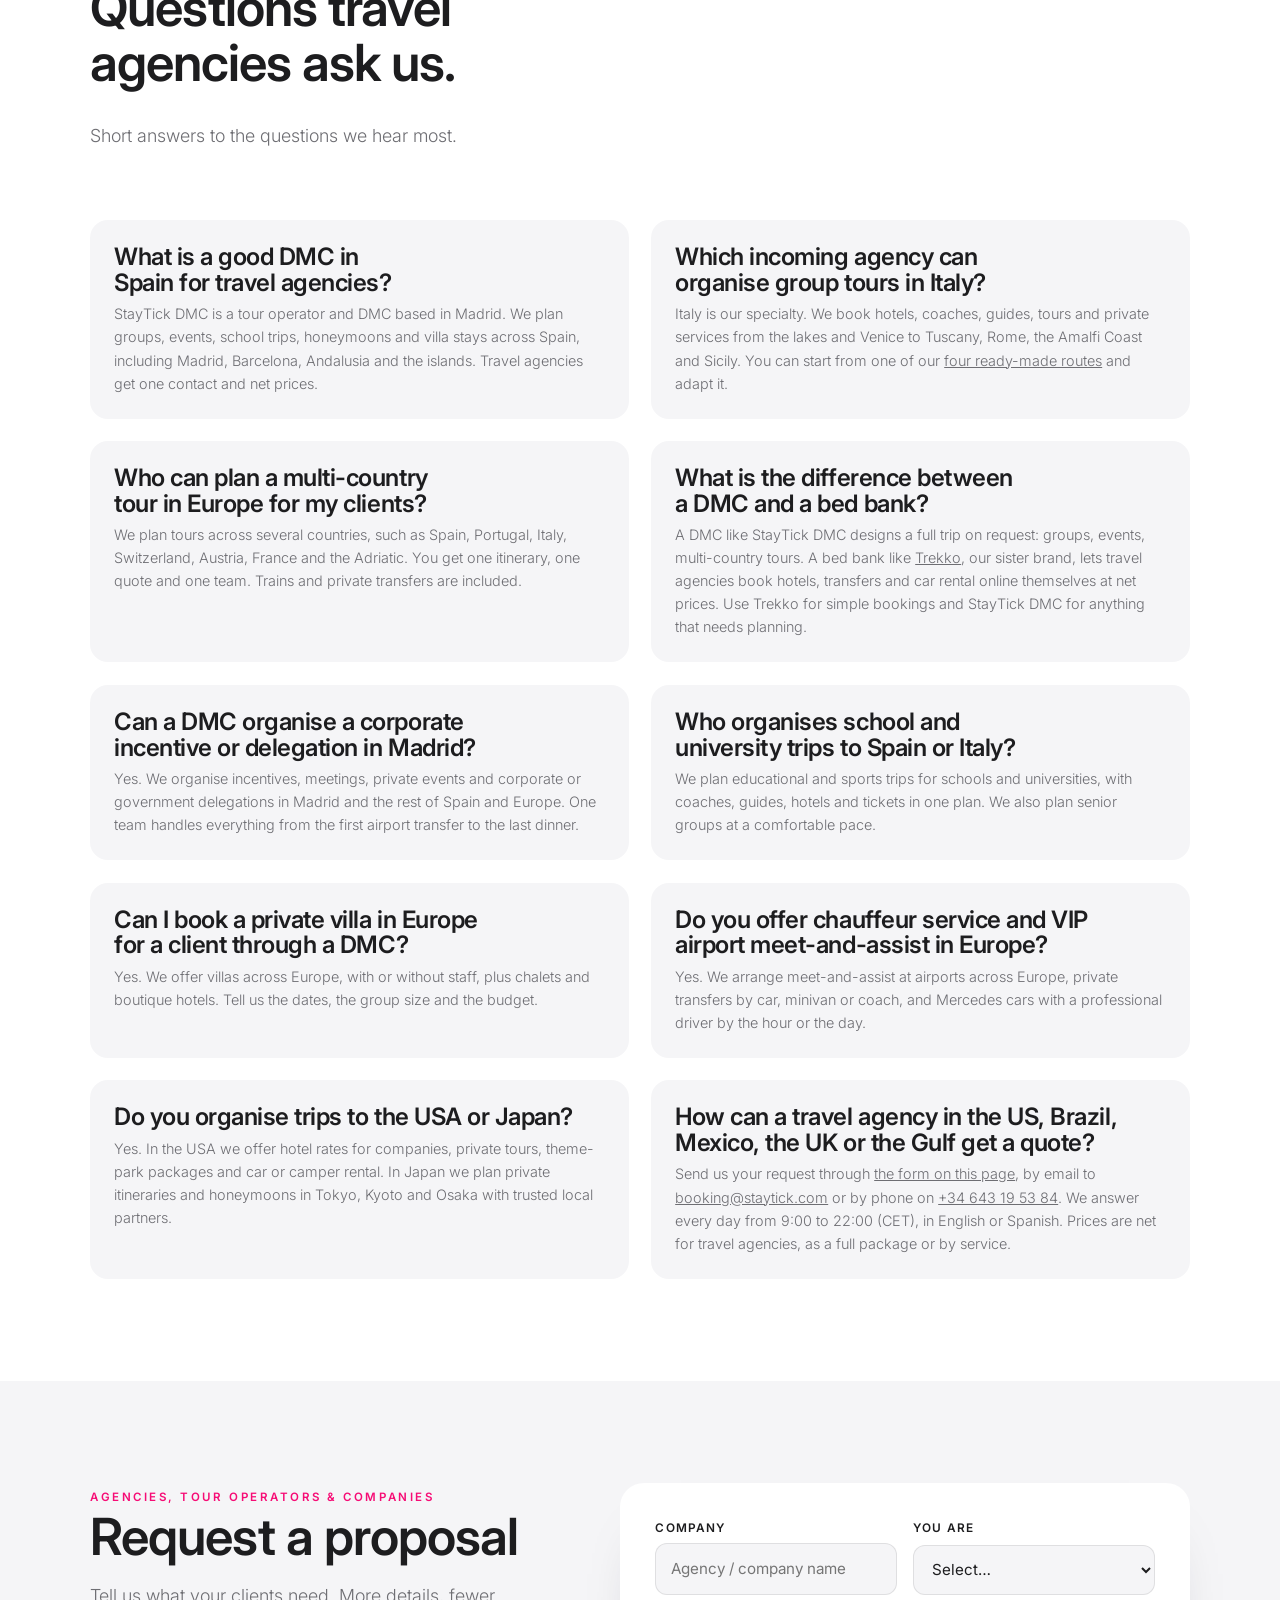
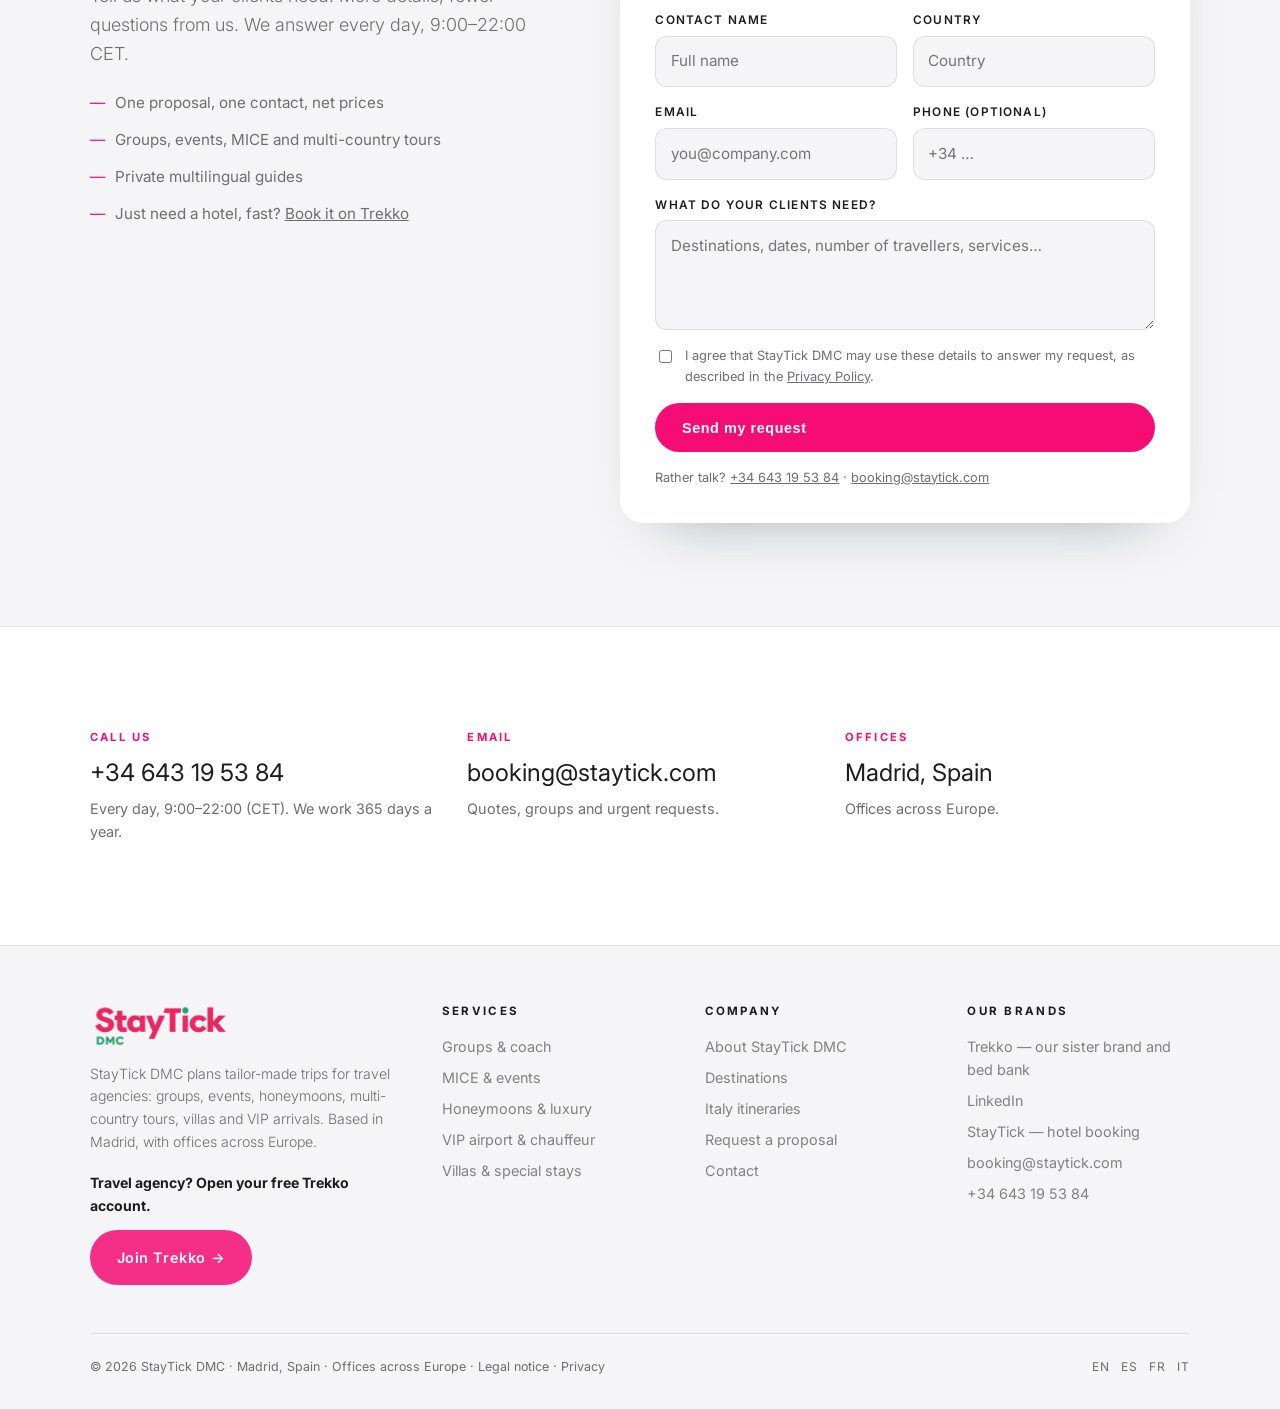
==== commit 613fb24b: "feat(contenido): v3 claridad + AEO - servicios problema/solucion, que hacemos y para quien, Trekko v" ====
--- a/index.html
+++ b/index.html
@@ -3,8 +3,8 @@
 <head>
 <meta charset="utf-8">
 <meta name="viewport" content="width=device-width, initial-scale=1, viewport-fit=cover">
-<title>StayTick DMC — Tour Operator &amp; DMC for Travel Agencies · Madrid, Spain</title>
-<meta name="description" content="StayTick DMC designs and runs the trips booking engines can&#39;t handle: groups, MICE and events, honeymoons, multi-country tours, villas and VIP arrivals for travel agencies and tour operators. Madrid, Spain · offices across Europe.">
+<title>StayTick DMC — Tour Operator &amp; DMC in Spain for Travel Agencies · Madrid</title>
+<meta name="description" content="StayTick DMC is a tour operator &amp; DMC in Spain for travel agencies: groups, MICE and incentives, honeymoons and multi-country tours in Spain, Italy, Europe, the USA and Japan. Based in Madrid. Request a proposal.">
 <link rel="canonical" href="https://dmc.staytick.com/">
 <link rel="alternate" hreflang="en" href="https://dmc.staytick.com/">
 <link rel="alternate" hreflang="es" href="https://dmc.staytick.com/es/">
@@ -23,7 +23,7 @@
 <link rel="preconnect" href="https://fonts.gstatic.com" crossorigin>
 <link rel="stylesheet" href="https://fonts.googleapis.com/css2?family=Inter:wght@400;500;600;700&display=swap">
 <script type="application/ld+json">
-{"@context":"https://schema.org","@type":"TravelAgency","name":"StayTick DMC","url":"https://dmc.staytick.com/","logo":"https://dmc.staytick.com/img/staytick-logo.png","image":"https://dmc.staytick.com/img/hero-venice.jpg","description":"Tour operator and DMC for travel agencies, tour operators and companies: groups, MICE and events, honeymoons, multi-country tours, villas and VIP airport services. Based in Madrid, Spain, with offices across Europe.","telephone":"+34643195384","email":"booking@staytick.com","areaServed":["Spain","Italy","Europe","United States","Japan"],"address":{"@type":"PostalAddress","addressLocality":"Madrid","addressCountry":"ES"},"openingHours":"Mo-Su 09:00-22:00","sameAs":["https://staytick.com/"]}
+{"@context":"https://schema.org","@graph":[{"@type":"TravelAgency","@id":"https://dmc.staytick.com/#org","name":"StayTick DMC","legalName":"STAYTICK TRAVEL SL","url":"https://dmc.staytick.com/","logo":"https://dmc.staytick.com/img/staytick-logo.png","image":"https://dmc.staytick.com/img/hero-venice.jpg","description":"StayTick DMC is a tour operator and DMC based in Madrid, Spain. We plan and run trips for travel companies and for businesses.","telephone":"+34643195384","email":"booking@staytick.com","address":{"@type":"PostalAddress","addressLocality":"Madrid","addressCountry":"ES"},"areaServed":[{"@type":"Country","name":"Spain"},{"@type":"Country","name":"Italy"},{"@type":"Country","name":"United States"},{"@type":"Country","name":"Japan"},{"@type":"Place","name":"Europe"},{"@type":"Country","name":"Brazil"},{"@type":"Country","name":"Mexico"},{"@type":"Country","name":"United Kingdom"},{"@type":"Country","name":"United Arab Emirates"},{"@type":"Country","name":"Saudi Arabia"}],"knowsLanguage":["en","es"],"openingHours":"Mo-Su 09:00-22:00","contactPoint":{"@type":"ContactPoint","contactType":"sales","email":"booking@staytick.com","telephone":"+34643195384","availableLanguage":["en","es"]},"sameAs":["https://www.linkedin.com/company/staytick","https://staytick.com/"]},{"@type":"FAQPage","@id":"https://dmc.staytick.com/#faq","inLanguage":"en","mainEntity":[{"@type":"Question","name":"What is a good DMC in Spain for travel agencies?","acceptedAnswer":{"@type":"Answer","text":"StayTick DMC is a tour operator and DMC based in Madrid. We plan groups, events, school trips, honeymoons and villa stays across Spain, including Madrid, Barcelona, Andalusia and the islands. Travel agencies get one contact and net prices."}},{"@type":"Question","name":"Which incoming agency can organise group tours in Italy?","acceptedAnswer":{"@type":"Answer","text":"Italy is our specialty. We book hotels, coaches, guides, tours and private services from the lakes and Venice to Tuscany, Rome, the Amalfi Coast and Sicily. You can start from one of our four ready-made routes and adapt it."}},{"@type":"Question","name":"Who can plan a multi-country tour in Europe for my clients?","acceptedAnswer":{"@type":"Answer","text":"We plan tours across several countries, such as Spain, Portugal, Italy, Switzerland, Austria, France and the Adriatic. You get one itinerary, one quote and one team. Trains and private transfers are included."}},{"@type":"Question","name":"What is the difference between a DMC and a bed bank?","acceptedAnswer":{"@type":"Answer","text":"A DMC like StayTick DMC designs a full trip on request: groups, events, multi-country tours. A bed bank like Trekko, our sister brand, lets travel agencies book hotels, transfers and car rental online themselves at net prices. Use Trekko for simple bookings and StayTick DMC for anything that needs planning."}},{"@type":"Question","name":"Can a DMC organise a corporate incentive or delegation in Madrid?","acceptedAnswer":{"@type":"Answer","text":"Yes. We organise incentives, meetings, private events and corporate or government delegations in Madrid and the rest of Spain and Europe. One team handles everything from the first airport transfer to the last dinner."}},{"@type":"Question","name":"Who organises school and university trips to Spain or Italy?","acceptedAnswer":{"@type":"Answer","text":"We plan educational and sports trips for schools and universities, with coaches, guides, hotels and tickets in one plan. We also plan senior groups at a comfortable pace."}},{"@type":"Question","name":"Can I book a private villa in Europe for a client through a DMC?","acceptedAnswer":{"@type":"Answer","text":"Yes. We offer villas across Europe, with or without staff, plus chalets and boutique hotels. Tell us the dates, the group size and the budget."}},{"@type":"Question","name":"Do you offer chauffeur service and VIP airport meet-and-assist in Europe?","acceptedAnswer":{"@type":"Answer","text":"Yes. We arrange meet-and-assist at airports across Europe, private transfers by car, minivan or coach, and Mercedes cars with a professional driver by the hour or the day."}},{"@type":"Question","name":"Do you organise trips to the USA or Japan?","acceptedAnswer":{"@type":"Answer","text":"Yes. In the USA we offer hotel rates for companies, private tours, theme-park packages and car or camper rental. In Japan we plan private itineraries and honeymoons in Tokyo, Kyoto and Osaka with trusted local partners."}},{"@type":"Question","name":"How can a travel agency in the US, Brazil, Mexico, the UK or the Gulf get a quote?","acceptedAnswer":{"@type":"Answer","text":"Send us your request through the form on this page, by email to booking@staytick.com or by phone on +34 643 19 53 84. We answer every day from 9:00 to 22:00 (CET), in English or Spanish. Prices are net for travel agencies, as a full package or by service."}}]}]}
 </script>
 <link rel="stylesheet" href="/css/site.css">
 </head>
@@ -62,9 +62,24 @@
       <div><b>3M+</b><span>Properties via Trekko</span></div>
       <div><b>365</b><span>Days a year, 9:00–22:00</span></div>
     </div>
-    <p style="margin:0"><b style="color:var(--ink)">The trusted DMC &amp; tour operator for leading brands across the US, Europe, the Middle East and Latin America.</b> Trusted by travel brands in the UAE, Saudi Arabia, Mexico and the UK.</p>
+    <p style="margin:0"><b style="color:var(--ink)">The trusted DMC &amp; tour operator for leading brands across the US, Europe, the Middle East and Latin America.</b> We work with companies and travel brands in the United States, Brazil, Mexico, the United Kingdom and the Gulf.</p>
   </div>
 </header>
+
+<section class="services" id="what-we-do">
+  <div class="wrap">
+    <div class="sec-head">
+      <span class="eyebrow">At a glance</span>
+      <h2>What we do, and for whom.</h2>
+      <p class="lead">StayTick DMC is a tour operator and DMC based in Madrid, Spain. We plan and run trips for travel companies and for businesses.</p>
+    </div>
+    <div class="svc-grid">
+      <article class="svc text"><div><h3>Services</h3><ul><li>Groups and coach tours</li><li>Tours in several countries</li><li>MICE, incentives and corporate events</li><li>Honeymoons and luxury stays</li><li>VIP airport service and chauffeurs</li><li>Ski, rail and theme parks</li><li>Car at disposal and car rental</li><li>Villas and special stays</li></ul></div></article>
+      <article class="svc text"><div><h3>Who we work with</h3><ul><li>Travel agencies</li><li>Tour operators and OTAs</li><li>Corporate travel departments</li><li>SaaS and technology companies (offsites, incentives, client events)</li><li>Event and incentive agencies</li><li>Schools and universities</li><li>DMC partners abroad</li></ul></div></article>
+      <article class="svc text"><div><h3>Markets</h3><p>We work with companies and travel brands in the United States, Brazil, Mexico, the United Kingdom and the Gulf.</p><p style="margin-top:1rem"><a href="https://www.linkedin.com/company/staytick" rel="noopener">Follow us on LinkedIn →</a></p></div></article>
+    </div>
+  </div>
+</section>
 
 <section class="about" id="about">
   <div class="wrap grid">
@@ -84,6 +99,7 @@
         <div><b>Madrid</b>Headquarters, Spain</div>
         <div><b>Europe</b>Offices across Europe</div>
       </div>
+      <p style="margin-top:1.2rem"><a href="https://www.linkedin.com/company/staytick" rel="noopener">Follow us on LinkedIn →</a></p>
     </div>
     <div class="photo"><img src="/img/madrid.jpg" alt="Gran Vía, Madrid — home of StayTick DMC" loading="lazy"></div>
   </div>
@@ -94,18 +110,18 @@
     <div class="sec-head">
       <span class="eyebrow">What we do</span>
       <h2>One team. Every piece of the trip.</h2>
-      <p class="lead">You know the usual excuses. Here are our answers. Book a full package or single services, at net prices for travel agencies.</p>
+      <p class="lead">Here is what we do. Book a full package or single services, at net prices for travel agencies.</p>
     </div>
     <div class="svc-grid">
-      <article class="svc"><img src="/img/milan.jpg" alt="Milan Cathedral facade" loading="lazy"><div><h3>Groups &amp; coach</h3><p>“Groups? Please fill in this 6-page form.”</p><p>Students, universities and seniors. Send us the dates and the number of people. We add the coach, guides, hotels and tickets in one plan.</p></div></article>
-      <article class="svc text"><div><h3>Tours in several countries</h3><p>“Three countries, three suppliers, three invoices.”</p><ul><li>One itinerary, one quote, one team</li><li>Italy, Switzerland, Austria, the Adriatic, Spain and Portugal</li><li>Trains and private transfers included</li></ul></div></article>
-      <article class="svc text"><div><h3>MICE, corporate &amp; events</h3><p>“The venue&#39;s booked. Everything else is your problem.”</p><ul><li>Incentives, meetings and private events</li><li>Corporate and government delegations</li><li>From the first transfer to the last dinner</li></ul></div></article>
-      <article class="svc"><img src="/img/yacht.jpg" alt="Private motor yacht on the Mediterranean" loading="lazy"><div><h3>Honeymoons &amp; luxury stays</h3><p>“Romantic package: rose petals included.”</p><p>Private trips with hotels we pick one by one, drivers and experiences. No petals, unless you ask.</p></div></article>
-      <article class="svc"><img src="/img/mercedes.jpg" alt="Mercedes-Benz grille detail" loading="lazy"><div><h3>VIP airport &amp; chauffeur</h3><p>“Your client will be met. Probably.”</p><p>We meet your clients at airports across Europe and help them on arrival and departure. Then a Mercedes with a driver takes them to the door.</p></div></article>
-      <article class="svc text"><div><h3>Ski, rail &amp; theme parks</h3><p>“Ski week? Try a ski specialist.”</p><ul><li>Ski stays with lessons, private instructors and transfers</li><li>Fast trains between cities and countries, inside the trip</li><li>Theme-park packages with tickets and stays in Europe and the USA</li></ul></div></article>
-      <article class="svc"><img src="/img/supercar.jpg" alt="Orange sports car outside a glass building" loading="lazy"><div><h3>Car at disposal &amp; car rental worldwide</h3><p>“Sports car? Camper? Let me check… no.”</p><p>A car with a driver for an hour or a day. Or rent a car: small cars, sports cars and campers, anywhere in the world on Trekko.</p></div></article>
-      <article class="svc"><img src="/img/villa.jpg" alt="Luxury villa with private pool at dusk" loading="lazy"><div><h3>Villas &amp; special stays</h3><p>“We only do hotels.”</p><p>Villas across Europe, with or without staff. Also chalets, small design hotels and themed hotels.</p></div></article>
-      <article class="svc text"><div><h3>Something else?</h3><p>If you can&#39;t book it with one click, it&#39;s our job. Tell us what your clients need.</p><p style="margin-top:1rem"><a class="btn btn-gold" href="#partner">Request a proposal</a></p></div></article>
+      <article class="svc"><img src="/img/milan.jpg" alt="Milan Cathedral facade" loading="lazy"><div><h3>Groups &amp; coach</h3><p><b>The usual problem:</b> Big groups often wait days for an answer.</p><p><b>What we do:</b> Send us the dates and the number of people. We book the coach, guides, hotels and tickets in one plan. For students, universities and seniors.</p></div></article>
+      <article class="svc text"><div><h3>Tours in several countries</h3><p><b>The usual problem:</b> Three countries often mean three suppliers and three invoices.</p><p><b>What we do:</b> One itinerary, one quote and one team.</p><ul><li>Italy, Switzerland, Austria, the Adriatic, Spain and Portugal</li><li>Trains and private transfers included</li></ul></div></article>
+      <article class="svc text"><div><h3>MICE, incentives &amp; corporate events</h3><p><b>The usual problem:</b> The venue is booked, but nobody handles the rest.</p><p><b>What we do:</b> We plan the whole event.</p><ul><li>Meetings, incentives and offsites</li><li>Corporate and government delegations</li><li>From the first transfer to the last dinner</li></ul></div></article>
+      <article class="svc"><img src="/img/yacht.jpg" alt="Private motor yacht on the Mediterranean" loading="lazy"><div><h3>Honeymoons &amp; luxury stays</h3><p><b>The usual problem:</b> Many packages look the same.</p><p><b>What we do:</b> We plan private trips with hotels we pick one by one, drivers and special experiences.</p></div></article>
+      <article class="svc"><img src="/img/mercedes.jpg" alt="Mercedes-Benz grille detail" loading="lazy"><div><h3>VIP airport &amp; chauffeur</h3><p><b>The usual problem:</b> Clients arrive tired and nobody is waiting.</p><p><b>What we do:</b> We meet your clients at airports across Europe. A Mercedes with a driver takes them to the door.</p></div></article>
+      <article class="svc text"><div><h3>Ski, rail &amp; theme parks</h3><p><b>The usual problem:</b> Ski, trains and parks usually need three different specialists.</p><p><b>What we do:</b> We put them in one trip.</p><ul><li>Ski stays with lessons, instructors and transfers</li><li>Fast trains between cities and countries</li><li>Theme-park packages with tickets and stays in Europe and the USA</li></ul></div></article>
+      <article class="svc"><img src="/img/supercar.jpg" alt="Orange sports car outside a glass building" loading="lazy"><div><h3>Car at disposal &amp; car rental</h3><p><b>The usual problem:</b> Many suppliers only rent standard cars.</p><p><b>What we do:</b> A car with a driver for an hour or a day. Or rent small cars, sports cars and campers anywhere in the world on Trekko.</p></div></article>
+      <article class="svc"><img src="/img/villa.jpg" alt="Luxury villa with private pool at dusk" loading="lazy"><div><h3>Villas &amp; special stays</h3><p><b>The usual problem:</b> Many suppliers only sell hotels.</p><p><b>What we do:</b> Villas across Europe, with or without staff. Also chalets, design hotels and themed hotels.</p></div></article>
+      <article class="svc text"><div><h3>Something else?</h3><p>If you can&#39;t book it with one click, we can plan it. Tell us what your clients need.</p><p style="margin-top:1rem"><a class="btn btn-gold" href="#partner">Request a proposal</a></p></div></article>
     </div>
     <div class="trekko" style="margin-top:2rem"><div class="card"><div class="logo"><img src="/img/trekko-logo.png" alt="Trekko" loading="lazy"></div><div><span class="eyebrow">For travel agencies</span><h2>Travel agency? Open your free Trekko account.</h2><p>Book hotels, transfers and car rental yourself, at net prices. For simple bookings you don&#39;t need us (and we&#39;re fine with that).</p></div><a class="btn btn-ink" href="https://trekko.co/signup?utm_source=dmc&amp;utm_medium=web&amp;utm_campaign=agency-services" rel="noopener">Join Trekko →</a></div></div>
   </div>
@@ -119,7 +135,21 @@
       <div><b>Forty students</b><p>Three countries, and one teacher who wants a vegetarian menu.</p></div>
       <div><b>One board meeting</b><p>In Madrid. It turns into a dinner for eighty.</p></div>
       <div><b>One honeymoon</b><p>Where “standard room” is not an option.</p></div>
-      <div><b>Our answer</b><p>Most suppliers say “on request”. We send a proposal. One click is enough? Use Trekko. It isn&#39;t? Call us.</p></div>
+      <div><b>Our answer</b><p>Many suppliers answer “on request”. We answer with a proposal. Simple booking? Use Trekko. Complex trip? Ask us.</p></div>
+    </div>
+  </div>
+</section>
+
+<section class="fleet" id="difference">
+  <div class="wrap">
+    <div class="sec-head">
+      <span class="eyebrow">Trekko or StayTick DMC?</span>
+      <h2>Here&#39;s the difference.</h2>
+      <p class="lead">Same company family. Two ways to work with us.</p>
+    </div>
+    <div class="grid" style="align-items:stretch">
+      <article class="svc text"><div><span class="eyebrow">Trekko</span><h3>You book it yourself, online.</h3><ul><li>Hotels: 3M+ properties</li><li>Transfers, car rental and chauffeurs</li><li>Net rates for travel agencies</li><li>Book online in a few clicks</li><li>Free agency account</li></ul><p style="margin-top:1.2rem"><a class="btn btn-gold" href="https://trekko.co/signup?utm_source=dmc&amp;utm_medium=web&amp;utm_campaign=difference" rel="noopener">Join Trekko →</a></p></div></article>
+      <article class="svc text"><div><span class="eyebrow">StayTick DMC</span><h3>We plan it and run it for you.</h3><ul><li>Groups, schools and seniors</li><li>Tours in several countries</li><li>Events, MICE and incentives</li><li>Honeymoons and luxury trips</li><li>Anything a booking website can&#39;t do</li><li>A person replies with a priced proposal</li></ul><p style="margin-top:1.2rem"><a class="btn btn-gold" href="#partner">Request a proposal</a></p></div></article>
     </div>
   </div>
 </section>
@@ -220,6 +250,28 @@
   </div>
 </section>
 
+<section class="fleet" id="faq">
+  <div class="wrap">
+    <div class="sec-head">
+      <span class="eyebrow">FAQ</span>
+      <h2>Questions travel agencies ask us.</h2>
+      <p class="lead">Short answers to the questions we hear most.</p>
+    </div>
+    <div class="grid" style="align-items:stretch;gap:1.4rem">
+      <article class="svc text"><div><h3>What is a good DMC in Spain for travel agencies?</h3><p>StayTick DMC is a tour operator and DMC based in Madrid. We plan groups, events, school trips, honeymoons and villa stays across Spain, including Madrid, Barcelona, Andalusia and the islands. Travel agencies get one contact and net prices.</p></div></article>
+      <article class="svc text"><div><h3>Which incoming agency can organise group tours in Italy?</h3><p>Italy is our specialty. We book hotels, coaches, guides, tours and private services from the lakes and Venice to Tuscany, Rome, the Amalfi Coast and Sicily. You can start from one of our <a href="#italy">four ready-made routes</a> and adapt it.</p></div></article>
+      <article class="svc text"><div><h3>Who can plan a multi-country tour in Europe for my clients?</h3><p>We plan tours across several countries, such as Spain, Portugal, Italy, Switzerland, Austria, France and the Adriatic. You get one itinerary, one quote and one team. Trains and private transfers are included.</p></div></article>
+      <article class="svc text"><div><h3>What is the difference between a DMC and a bed bank?</h3><p>A DMC like StayTick DMC designs a full trip on request: groups, events, multi-country tours. A bed bank like <a href="https://trekko.co/signup?utm_source=dmc&amp;utm_medium=web&amp;utm_campaign=faq" rel="noopener">Trekko</a>, our sister brand, lets travel agencies book hotels, transfers and car rental online themselves at net prices. Use Trekko for simple bookings and StayTick DMC for anything that needs planning.</p></div></article>
+      <article class="svc text"><div><h3>Can a DMC organise a corporate incentive or delegation in Madrid?</h3><p>Yes. We organise incentives, meetings, private events and corporate or government delegations in Madrid and the rest of Spain and Europe. One team handles everything from the first airport transfer to the last dinner.</p></div></article>
+      <article class="svc text"><div><h3>Who organises school and university trips to Spain or Italy?</h3><p>We plan educational and sports trips for schools and universities, with coaches, guides, hotels and tickets in one plan. We also plan senior groups at a comfortable pace.</p></div></article>
+      <article class="svc text"><div><h3>Can I book a private villa in Europe for a client through a DMC?</h3><p>Yes. We offer villas across Europe, with or without staff, plus chalets and boutique hotels. Tell us the dates, the group size and the budget.</p></div></article>
+      <article class="svc text"><div><h3>Do you offer chauffeur service and VIP airport meet-and-assist in Europe?</h3><p>Yes. We arrange meet-and-assist at airports across Europe, private transfers by car, minivan or coach, and Mercedes cars with a professional driver by the hour or the day.</p></div></article>
+      <article class="svc text"><div><h3>Do you organise trips to the USA or Japan?</h3><p>Yes. In the USA we offer hotel rates for companies, private tours, theme-park packages and car or camper rental. In Japan we plan private itineraries and honeymoons in Tokyo, Kyoto and Osaka with trusted local partners.</p></div></article>
+      <article class="svc text"><div><h3>How can a travel agency in the US, Brazil, Mexico, the UK or the Gulf get a quote?</h3><p>Send us your request through <a href="#partner">the form on this page</a>, by email to <a href="mailto:booking@staytick.com">booking@staytick.com</a> or by phone on <a href="tel:+34643195384">+34 643 19 53 84</a>. We answer every day from 9:00 to 22:00 (CET), in English or Spanish. Prices are net for travel agencies, as a full package or by service.</p></div></article>
+    </div>
+  </div>
+</section>
+
 <section class="signup" id="partner">
   <div class="wrap grid">
     <div>
@@ -278,7 +330,7 @@
       </div>
       <div><h4>Services</h4><ul><li><a href="#services">Groups &amp; coach</a></li><li><a href="#services">MICE &amp; events</a></li><li><a href="#services">Honeymoons &amp; luxury</a></li><li><a href="#services">VIP airport &amp; chauffeur</a></li><li><a href="#services">Villas &amp; special stays</a></li></ul></div>
       <div><h4>Company</h4><ul><li><a href="#about">About StayTick DMC</a></li><li><a href="#destinations">Destinations</a></li><li><a href="#italy">Italy itineraries</a></li><li><a href="#partner">Request a proposal</a></li><li><a href="#contact">Contact</a></li></ul></div>
-      <div><h4>Our brands</h4><ul><li><a href="https://trekko.co/signup?utm_source=dmc&amp;utm_medium=web&amp;utm_campaign=footer" rel="noopener">Trekko — our sister brand and bed bank</a></li><li><a href="https://staytick.com/" rel="noopener">StayTick — hotel booking</a></li><li><a data-email href="mailto:booking@staytick.com">booking@staytick.com</a></li><li><a href="tel:+34643195384">+34 643 19 53 84</a></li></ul></div>
+      <div><h4>Our brands</h4><ul><li><a href="https://trekko.co/signup?utm_source=dmc&amp;utm_medium=web&amp;utm_campaign=footer" rel="noopener">Trekko — our sister brand and bed bank</a></li><li><a href="https://www.linkedin.com/company/staytick" rel="noopener">LinkedIn</a></li><li><a href="https://staytick.com/" rel="noopener">StayTick — hotel booking</a></li><li><a data-email href="mailto:booking@staytick.com">booking@staytick.com</a></li><li><a href="tel:+34643195384">+34 643 19 53 84</a></li></ul></div>
     </div>
     <div class="legal">
       <div>© <span id="yr">2026</span> StayTick DMC · Madrid, Spain · Offices across Europe · <a href="/legal/">Legal notice</a> · <a href="/privacy/">Privacy</a></div>
--- a/css/site.css
+++ b/css/site.css
@@ -1,142 +1,162 @@
-:root{
-  --ink:#1D1D1F; --ink-2:#2C2C2E; --gold:#F60C75; --gold-2:#FF3D8F; --ivory:#F5F5F7; --paper:#FFFFFF; --green:#2EC27E;
-  --stone:#6E6E73; --line:rgba(29,29,31,.10); --line-dark:rgba(29,29,31,.10);
-  --display:-apple-system,BlinkMacSystemFont,"SF Pro Display","Inter","Helvetica Neue",Helvetica,Arial,sans-serif; --body:-apple-system,BlinkMacSystemFont,"SF Pro Text","Inter","Helvetica Neue",Helvetica,Arial,sans-serif;
-}
-*{box-sizing:border-box} html{scroll-behavior:smooth} body{margin:0;font-family:var(--body);color:var(--ink);background:var(--paper);font-weight:400;line-height:1.6;-webkit-font-smoothing:antialiased}
-img{max-width:100%;display:block} a{color:inherit}
-.wrap{max-width:1180px;margin-inline:auto;padding-inline:clamp(16px,4vw,40px)}
-.eyebrow{font-size:.72rem;letter-spacing:.22em;text-transform:uppercase;color:var(--gold);font-weight:600}
-h1,h2,h3{font-family:var(--display);font-weight:600;letter-spacing:-.02em;line-height:1.08;margin:0;text-wrap:balance}
-h2{font-size:clamp(2rem,4.2vw,3.2rem)} h3{font-size:1.5rem}
-.lead{font-size:clamp(1.05rem,1.4vw,1.2rem);color:var(--stone);max-width:62ch;font-weight:300}
-.btn{display:inline-flex;align-items:center;gap:.6rem;padding:.95rem 1.6rem;border-radius:999px;font-weight:600;font-size:.9rem;letter-spacing:.04em;text-decoration:none;border:1px solid transparent;transition:transform .2s,background .2s,color .2s}
-.btn-gold{background:var(--gold);color:#fff} .btn-gold:hover{background:var(--gold-2);transform:translateY(-1px)}
-.btn-ghost{border-color:var(--ink);color:var(--ink)} .btn-ghost:hover{background:var(--ivory)}
-.btn-ink{background:var(--gold);color:#fff} .btn-ink:hover{background:var(--gold-2)}
-/* nav */
-.nav{position:sticky;top:env(safe-area-inset-top,0px);z-index:50;background:rgba(255,255,255,.86);backdrop-filter:blur(14px);color:var(--ink);border-bottom:1px solid var(--line)}
-.nav .wrap{display:flex;align-items:center;justify-content:space-between;gap:1rem;height:66px}
-.brand{display:flex;align-items:center;gap:.7rem;text-decoration:none;font-size:1rem}.brand img{height:48px;width:auto}
-.brand small{font-size:.66rem;letter-spacing:.22em;text-transform:uppercase;color:var(--stone);font-weight:600;padding-left:.7rem;border-left:1px solid var(--line)}
-.nav ul{display:flex;gap:1.6rem;list-style:none;margin:0;padding:0;font-size:.82rem;letter-spacing:.06em;text-transform:uppercase}
-.nav ul a{text-decoration:none;opacity:.85} .nav ul a:hover{opacity:1;color:var(--gold)}
-.nav .cta{font-size:.78rem;padding:.6rem 1.1rem}
-@media(max-width:900px){.nav ul{display:none}}
-/* hero */
-.hero{position:relative;color:var(--ink);background:#fff;isolation:isolate;overflow:hidden}
-.hero img{position:absolute;inset:0;width:100%;height:100%;object-fit:cover;z-index:-2}
-.hero::after{content:"";position:absolute;inset:0;z-index:-1;background:linear-gradient(90deg,rgba(255,255,255,.97) 0%,rgba(255,255,255,.9) 45%,rgba(255,255,255,.35) 100%)}
-.hero .wrap{padding-block:clamp(4rem,12vw,9rem) clamp(3rem,7vw,5rem);display:grid;gap:1.6rem;max-width:1180px}
-.hero h1{font-size:clamp(2.4rem,5.6vw,4.6rem);max-width:15ch;font-weight:700;letter-spacing:-.03em}
-.hero h1 em{font-style:normal;color:var(--gold)}
-.hero p{max-width:56ch;font-size:clamp(1rem,1.5vw,1.2rem);font-weight:400;color:var(--stone)}
-.hero .actions{display:flex;flex-wrap:wrap;gap:.8rem;margin-top:.4rem}
-.stats{display:flex;flex-wrap:wrap;gap:2.4rem;margin-top:2rem;padding-top:1.6rem;border-top:1px solid var(--line)}
-.stats b{display:block;font-family:var(--display);font-size:2.2rem;font-weight:700;letter-spacing:-.03em;line-height:1;color:var(--gold)}
-.stats span{font-size:.75rem;letter-spacing:.14em;text-transform:uppercase;color:var(--stone)}
-/* sections */
-section{padding-block:clamp(3.5rem,8vw,6.5rem)}
-.sec-head{display:grid;gap:.9rem;margin-bottom:clamp(2rem,4vw,3.2rem);max-width:70ch}
-.about{background:var(--ivory)}
-.about .grid{display:grid;grid-template-columns:1.1fr .9fr;gap:clamp(2rem,5vw,4.5rem);align-items:center}
-.about .photo{border-radius:18px;overflow:hidden;aspect-ratio:4/3;box-shadow:0 30px 60px -30px rgba(14,27,43,.45)}
-.about .photo img{width:100%;height:100%;object-fit:cover}
-.pillars{display:grid;gap:1.1rem;margin-top:1.6rem}
-.pillars li{display:grid;grid-template-columns:auto 1fr;gap:.9rem;align-items:start;list-style:none;padding:0}
-.pillars ul{padding:0;margin:0}
-.pillars i{width:34px;height:34px;border-radius:50%;background:var(--gold);color:#fff;font-weight:700;display:grid;place-items:center;font-style:normal;font-family:var(--display);font-size:1.1rem}
-.pillars b{display:block;font-weight:600} .pillars span{color:var(--stone);font-size:.95rem}
-.offices{display:flex;flex-wrap:wrap;gap:1.4rem 2.4rem;margin-top:1.8rem;font-size:.85rem;color:var(--stone)}
-.offices b{color:var(--ink);font-weight:600;letter-spacing:.08em;text-transform:uppercase;font-size:.72rem;display:block}
-/* services */
-.services{background:var(--paper)}
-.svc-grid{display:grid;grid-template-columns:repeat(3,1fr);gap:1.4rem}
-.svc{position:relative;border-radius:18px;overflow:hidden;background:var(--ivory);color:var(--ivory);aspect-ratio:4/5;display:flex;align-items:flex-end;isolation:isolate}
-.svc img{position:absolute;inset:0;width:100%;height:100%;object-fit:cover;z-index:-1;transition:transform .6s ease;opacity:.9}
-.svc::before{content:"";position:absolute;inset:0;background:linear-gradient(180deg,rgba(14,27,43,0) 30%,rgba(14,27,43,.92) 100%);z-index:0}
-.svc:hover img{transform:scale(1.05)}
-.svc div{position:relative;padding:1.5rem}
-.svc h3{color:var(--ivory);margin-bottom:.4rem} .svc p{margin:0;font-size:.9rem;color:rgba(246,242,234,.82);font-weight:300}
-.svc.text{background:var(--ivory);color:var(--ink);aspect-ratio:auto;align-items:flex-start;padding:1.5rem;border:0}
-.svc.text::before{display:none} .svc.text h3{color:var(--ink)} .svc.text p{color:var(--stone)} .svc.text div{padding:0}
-.svc.text ul{margin:.6rem 0 0;padding-left:1.1rem;color:var(--stone);font-size:.9rem;line-height:1.7}.svc.text ul li::marker{color:var(--gold)}
-@media(max-width:900px){.svc-grid{grid-template-columns:repeat(2,1fr)}} @media(max-width:560px){.svc-grid{grid-template-columns:1fr}.svc{aspect-ratio:4/3}}
-/* dark band */
-.band{background:var(--ivory);color:var(--ink)}
-.band .eyebrow{color:var(--gold)} .band h2{color:var(--ink)} .band .lead{color:var(--stone)}
-.principles{display:grid;grid-template-columns:repeat(4,1fr);gap:1.2rem;margin-top:2.4rem}
-.principles div{background:#fff;padding:1.4rem;border-radius:18px}
-.principles b{display:block;font-family:var(--display);font-size:1.25rem;font-weight:600;margin-bottom:.4rem;color:var(--gold)}
-.principles p{margin:0;font-size:.9rem;color:var(--stone)}
-@media(max-width:900px){.principles{grid-template-columns:repeat(2,1fr)}} @media(max-width:520px){.principles{grid-template-columns:1fr}}
-/* destinations */
-.dest{background:var(--ivory)}
-.regions{display:grid;grid-template-columns:repeat(3,1fr);gap:2rem}
-.region h3{margin-bottom:.9rem;padding-bottom:.6rem;border-bottom:2px solid var(--gold)}
-.region ul{columns:2;column-gap:1.5rem;list-style:none;padding:0;margin:0;font-size:.92rem;line-height:1.9;color:var(--stone)}
-.region ul li::before{content:"·";color:var(--gold);margin-right:.5rem;font-weight:700}
-@media(max-width:900px){.regions{grid-template-columns:1fr}}
-/* italy */
-.italy .head-row{display:grid;grid-template-columns:1fr 1fr;gap:2rem;align-items:end;margin-bottom:2.4rem}
-.routes{display:grid;grid-template-columns:repeat(4,1fr);gap:1.2rem}
-.route{border:0;border-radius:18px;overflow:hidden;background:#fff;display:flex;flex-direction:column}
-.route img{aspect-ratio:3/2;object-fit:cover;width:100%}
-.route div{padding:1.2rem;display:grid;gap:.5rem;flex:1}
-.route .eyebrow{font-size:.66rem} .route h3{font-size:1.3rem}
-.route p{margin:0;font-size:.88rem;color:var(--stone)} .route ul{margin:.3rem 0 0;padding-left:1rem;font-size:.84rem;color:var(--stone);line-height:1.6}
-@media(max-width:1000px){.routes{grid-template-columns:repeat(2,1fr)}.italy .head-row{grid-template-columns:1fr}} @media(max-width:520px){.routes{grid-template-columns:1fr}}
-/* fleet */
-.fleet{background:#fff;color:var(--ink)}
-.fleet .grid{display:grid;grid-template-columns:1fr 1fr;gap:3rem;align-items:center}
-.fleet .eyebrow{color:var(--gold)} .fleet h2{color:var(--ink)} .fleet p{color:var(--stone)}
-.fleet img{border-radius:18px;aspect-ratio:4/3;object-fit:cover;width:100%}
-.fleet dl{display:grid;grid-template-columns:1fr 1fr;gap:1rem 2rem;margin:1.6rem 0 0}
-.fleet dt{font-size:.7rem;letter-spacing:.18em;text-transform:uppercase;color:var(--gold);font-weight:600} .fleet dd{margin:.2rem 0 0;font-size:.95rem;color:var(--ink)}
-@media(max-width:900px){.fleet .grid{grid-template-columns:1fr}}
-/* trekko */
-.trekko{background:var(--paper)}
-.trekko .card{display:grid;grid-template-columns:auto 1fr auto;gap:2rem;align-items:center;border:0;border-radius:24px;padding:clamp(1.4rem,3vw,2.4rem);background:var(--ivory)}
-.trekko .logo{width:120px;height:120px;border-radius:50%;background:#fff;display:grid;place-items:center;box-shadow:0 10px 30px -12px rgba(14,27,43,.35)}
-.trekko .logo img{width:96px}
-.trekko h2{font-size:clamp(1.7rem,3vw,2.4rem)} .trekko p{margin:.5rem 0 0;color:var(--stone);max-width:60ch}
-@media(max-width:820px){.trekko .card{grid-template-columns:1fr;text-align:center;justify-items:center}}
-/* signup */
-.signup{background:var(--ivory)}
-.signup .grid{display:grid;grid-template-columns:.9fr 1.1fr;gap:clamp(2rem,5vw,4rem);align-items:start}
-.signup ul.perks{list-style:none;padding:0;margin:1.4rem 0 0;display:grid;gap:.8rem;color:var(--stone);font-size:.95rem}
-.signup ul.perks li::before{content:"—";color:var(--gold);margin-right:.6rem}
-form{background:#fff;border:0;border-radius:24px;padding:clamp(1.3rem,3vw,2.2rem);display:grid;gap:1rem;box-shadow:0 30px 60px -40px rgba(14,27,43,.4)}
-.row{display:grid;grid-template-columns:1fr 1fr;gap:1rem} @media(max-width:560px){.row{grid-template-columns:1fr}}
-label{display:grid;gap:.35rem;font-size:.74rem;letter-spacing:.1em;text-transform:uppercase;font-weight:600;color:var(--ink)}
-input,select,textarea{font:inherit;font-size:.95rem;letter-spacing:0;text-transform:none;font-weight:400;padding:.8rem .9rem;border:1px solid var(--line);border-radius:12px;background:var(--ivory);color:var(--ink);width:100%}
-input:focus,select:focus,textarea:focus{outline:2px solid var(--gold);outline-offset:1px;border-color:var(--gold)}
-textarea{min-height:110px;resize:vertical}
-.consent{font-size:.8rem;color:var(--stone);display:flex;gap:.6rem;align-items:flex-start;text-transform:none;letter-spacing:0;font-weight:400}
-.consent input{width:auto;margin-top:.2rem}
-.form-note{font-size:.8rem;color:var(--stone);margin:0}
-.ok{display:none;background:var(--green);color:#fff;padding:1rem 1.2rem;border-radius:4px;font-size:.95rem}
-@media(max-width:900px){.signup .grid{grid-template-columns:1fr}}
-/* contact strip */
-.contact{background:var(--paper);border-top:1px solid var(--line)}
-.contact .grid{display:grid;grid-template-columns:repeat(3,1fr);gap:2rem}
-.contact b{display:block;font-size:.7rem;letter-spacing:.2em;text-transform:uppercase;color:var(--gold);margin-bottom:.4rem}
-.contact a{text-decoration:none;font-family:var(--display);font-size:1.5rem}
-.contact p{margin:.3rem 0 0;color:var(--stone);font-size:.9rem}
-@media(max-width:760px){.contact .grid{grid-template-columns:1fr}}
-/* footer */
-footer{background:var(--ivory);color:var(--stone);padding-block:3.5rem 2rem;border-top:1px solid var(--line)}
-.foot{display:grid;grid-template-columns:1.4fr 1fr 1fr 1fr;gap:2.5rem}
-.foot h4{margin:0 0 .9rem;font-size:.72rem;letter-spacing:.2em;text-transform:uppercase;color:var(--ink);font-weight:700}
-.foot ul{list-style:none;margin:0;padding:0;display:grid;gap:.5rem;font-size:.9rem}
-.foot a{text-decoration:none;opacity:.85} .foot a:hover{opacity:1;color:var(--gold)}
-.foot .brand{margin-bottom:.8rem}
-.foot p{margin:0;font-size:.88rem;max-width:40ch;font-weight:300}
-.legal{display:flex;flex-wrap:wrap;justify-content:space-between;gap:1rem;margin-top:3rem;padding-top:1.4rem;border-top:1px solid var(--line);font-size:.78rem;color:var(--stone)}
-.legal a{text-decoration:none}
-.langs{display:flex;flex-wrap:wrap;gap:.7rem;font-size:.75rem;letter-spacing:.08em;text-transform:uppercase}
-.langs span{opacity:.5}
-@media(max-width:900px){.foot{grid-template-columns:1fr 1fr}} @media(max-width:520px){.foot{grid-template-columns:1fr}}
-@media(prefers-reduced-motion:reduce){*{transition:none!important;scroll-behavior:auto}}
-/* estado de error honesto del formulario (fix/contenido-embudo) */
-.ok.err{background:#B3261E}.ok a{color:inherit}
+:root{
+  --ink:#1D1D1F; --ink-2:#2C2C2E; --gold:#F60C75; --gold-2:#FF3D8F; --ivory:#F5F5F7; --paper:#FFFFFF; --green:#2EC27E;
+  --stone:#6E6E73; --line:rgba(29,29,31,.10); --line-dark:rgba(29,29,31,.10);
+  --display:-apple-system,BlinkMacSystemFont,"SF Pro Display","Inter","Helvetica Neue",Helvetica,Arial,sans-serif; --body:-apple-system,BlinkMacSystemFont,"SF Pro Text","Inter","Helvetica Neue",Helvetica,Arial,sans-serif;
+}
+*{box-sizing:border-box} html{scroll-behavior:smooth} body{margin:0;font-family:var(--body);color:var(--ink);background:var(--paper);font-weight:400;line-height:1.6;-webkit-font-smoothing:antialiased}
+img{max-width:100%;display:block} a{color:inherit}
+.wrap{max-width:1180px;margin-inline:auto;padding-inline:clamp(16px,4vw,40px)}
+.eyebrow{font-size:.72rem;letter-spacing:.22em;text-transform:uppercase;color:var(--gold);font-weight:600}
+h1,h2,h3{font-family:var(--display);font-weight:600;letter-spacing:-.02em;line-height:1.08;margin:0;text-wrap:balance}
+h2{font-size:clamp(2rem,4.2vw,3.2rem)} h3{font-size:1.5rem}
+.lead{font-size:clamp(1.05rem,1.4vw,1.2rem);color:var(--stone);max-width:62ch;font-weight:300}
+.btn{display:inline-flex;align-items:center;gap:.6rem;padding:.95rem 1.6rem;border-radius:999px;font-weight:600;font-size:.9rem;letter-spacing:.04em;text-decoration:none;border:1px solid transparent;transition:transform .2s,background .2s,color .2s}
+.btn-gold{background:var(--gold);color:#fff} .btn-gold:hover{background:var(--gold-2);transform:translateY(-1px)}
+.btn-ghost{border-color:var(--ink);color:var(--ink)} .btn-ghost:hover{background:var(--ivory)}
+.btn-ink{background:var(--gold);color:#fff} .btn-ink:hover{background:var(--gold-2)}
+/* nav */
+.nav{position:sticky;top:env(safe-area-inset-top,0px);z-index:50;background:rgba(255,255,255,.86);backdrop-filter:blur(14px);color:var(--ink);border-bottom:1px solid var(--line)}
+.nav .wrap{display:flex;align-items:center;justify-content:space-between;gap:1rem;height:66px}
+.brand{display:flex;align-items:center;gap:.7rem;text-decoration:none;font-size:1rem}.brand img{height:48px;width:auto}
+.brand small{font-size:.66rem;letter-spacing:.22em;text-transform:uppercase;color:var(--stone);font-weight:600;padding-left:.7rem;border-left:1px solid var(--line)}
+.nav ul{display:flex;gap:1.6rem;list-style:none;margin:0;padding:0;font-size:.82rem;letter-spacing:.06em;text-transform:uppercase}
+.nav ul a{text-decoration:none;opacity:.85} .nav ul a:hover{opacity:1;color:var(--gold)}
+.nav .cta{font-size:.78rem;padding:.6rem 1.1rem}
+@media(max-width:900px){.nav ul{display:none}}
+/* hero */
+.hero{position:relative;color:var(--ink);background:#fff;isolation:isolate;overflow:hidden}
+.hero img{position:absolute;inset:0;width:100%;height:100%;object-fit:cover;z-index:-2}
+.hero::after{content:"";position:absolute;inset:0;z-index:-1;background:linear-gradient(90deg,rgba(255,255,255,.97) 0%,rgba(255,255,255,.9) 45%,rgba(255,255,255,.35) 100%)}
+.hero .wrap{padding-block:clamp(4rem,12vw,9rem) clamp(3rem,7vw,5rem);display:grid;gap:1.6rem;max-width:1180px}
+.hero h1{font-size:clamp(2.4rem,5.6vw,4.6rem);max-width:15ch;font-weight:700;letter-spacing:-.03em}
+.hero h1 em{font-style:normal;color:var(--gold)}
+.hero p{max-width:56ch;font-size:clamp(1rem,1.5vw,1.2rem);font-weight:400;color:var(--stone)}
+.hero .actions{display:flex;flex-wrap:wrap;gap:.8rem;margin-top:.4rem}
+.stats{display:flex;flex-wrap:wrap;gap:2.4rem;margin-top:2rem;padding-top:1.6rem;border-top:1px solid var(--line)}
+.stats b{display:block;font-family:var(--display);font-size:2.2rem;font-weight:700;letter-spacing:-.03em;line-height:1;color:var(--gold)}
+.stats span{font-size:.75rem;letter-spacing:.14em;text-transform:uppercase;color:var(--stone)}
+/* sections */
+section{padding-block:clamp(3.5rem,8vw,6.5rem)}
+.sec-head{display:grid;gap:.9rem;margin-bottom:clamp(2rem,4vw,3.2rem);max-width:70ch}
+.about{background:var(--ivory)}
+.about .grid{display:grid;grid-template-columns:1.1fr .9fr;gap:clamp(2rem,5vw,4.5rem);align-items:center}
+.about .photo{border-radius:18px;overflow:hidden;aspect-ratio:4/3;box-shadow:0 30px 60px -30px rgba(14,27,43,.45)}
+.about .photo img{width:100%;height:100%;object-fit:cover}
+.pillars{display:grid;gap:1.1rem;margin-top:1.6rem}
+.pillars li{display:grid;grid-template-columns:auto 1fr;gap:.9rem;align-items:start;list-style:none;padding:0}
+.pillars ul{padding:0;margin:0}
+.pillars i{width:34px;height:34px;border-radius:50%;background:var(--gold);color:#fff;font-weight:700;display:grid;place-items:center;font-style:normal;font-family:var(--display);font-size:1.1rem}
+.pillars b{display:block;font-weight:600} .pillars span{color:var(--stone);font-size:.95rem}
+.offices{display:flex;flex-wrap:wrap;gap:1.4rem 2.4rem;margin-top:1.8rem;font-size:.85rem;color:var(--stone)}
+.offices b{color:var(--ink);font-weight:600;letter-spacing:.08em;text-transform:uppercase;font-size:.72rem;display:block}
+/* services */
+.services{background:var(--paper)}
+.svc-grid{display:grid;grid-template-columns:repeat(3,1fr);gap:1.4rem}
+.svc{position:relative;border-radius:18px;overflow:hidden;background:var(--ivory);color:var(--ivory);aspect-ratio:4/5;display:flex;align-items:flex-end;isolation:isolate}
+.svc img{position:absolute;inset:0;width:100%;height:100%;object-fit:cover;z-index:-1;transition:transform .6s ease;opacity:.9}
+.svc::before{content:"";position:absolute;inset:0;background:linear-gradient(180deg,rgba(14,27,43,0) 30%,rgba(14,27,43,.92) 100%);z-index:0}
+.svc:hover img{transform:scale(1.05)}
+.svc div{position:relative;padding:1.5rem}
+.svc h3{color:var(--ivory);margin-bottom:.4rem} .svc p{margin:0;font-size:.9rem;color:rgba(246,242,234,.82);font-weight:300}
+.svc.text{background:var(--ivory);color:var(--ink);aspect-ratio:auto;align-items:flex-start;padding:1.5rem;border:0}
+.svc.text::before{display:none} .svc.text h3{color:var(--ink)} .svc.text p{color:var(--stone)} .svc.text div{padding:0}
+.svc.text ul{margin:.6rem 0 0;padding-left:1.1rem;color:var(--stone);font-size:.9rem;line-height:1.7}.svc.text ul li::marker{color:var(--gold)}
+@media(max-width:900px){.svc-grid{grid-template-columns:repeat(2,1fr)}} @media(max-width:560px){.svc-grid{grid-template-columns:1fr}.svc{aspect-ratio:4/3}}
+/* dark band */
+.band{background:var(--ivory);color:var(--ink)}
+.band .eyebrow{color:var(--gold)} .band h2{color:var(--ink)} .band .lead{color:var(--stone)}
+.principles{display:grid;grid-template-columns:repeat(4,1fr);gap:1.2rem;margin-top:2.4rem}
+.principles div{background:#fff;padding:1.4rem;border-radius:18px}
+.principles b{display:block;font-family:var(--display);font-size:1.25rem;font-weight:600;margin-bottom:.4rem;color:var(--gold)}
+.principles p{margin:0;font-size:.9rem;color:var(--stone)}
+@media(max-width:900px){.principles{grid-template-columns:repeat(2,1fr)}} @media(max-width:520px){.principles{grid-template-columns:1fr}}
+/* destinations */
+.dest{background:var(--ivory)}
+.regions{display:grid;grid-template-columns:repeat(3,1fr);gap:2rem}
+.region h3{margin-bottom:.9rem;padding-bottom:.6rem;border-bottom:2px solid var(--gold)}
+.region ul{columns:2;column-gap:1.5rem;list-style:none;padding:0;margin:0;font-size:.92rem;line-height:1.9;color:var(--stone)}
+.region ul li::before{content:"·";color:var(--gold);margin-right:.5rem;font-weight:700}
+@media(max-width:900px){.regions{grid-template-columns:1fr}}
+/* italy */
+.italy .head-row{display:grid;grid-template-columns:1fr 1fr;gap:2rem;align-items:end;margin-bottom:2.4rem}
+.routes{display:grid;grid-template-columns:repeat(4,1fr);gap:1.2rem}
+.route{border:0;border-radius:18px;overflow:hidden;background:#fff;display:flex;flex-direction:column}
+.route img{aspect-ratio:3/2;object-fit:cover;width:100%}
+.route div{padding:1.2rem;display:grid;gap:.5rem;flex:1}
+.route .eyebrow{font-size:.66rem} .route h3{font-size:1.3rem}
+.route p{margin:0;font-size:.88rem;color:var(--stone)} .route ul{margin:.3rem 0 0;padding-left:1rem;font-size:.84rem;color:var(--stone);line-height:1.6}
+@media(max-width:1000px){.routes{grid-template-columns:repeat(2,1fr)}.italy .head-row{grid-template-columns:1fr}} @media(max-width:520px){.routes{grid-template-columns:1fr}}
+/* fleet */
+.fleet{background:#fff;color:var(--ink)}
+.fleet .grid{display:grid;grid-template-columns:1fr 1fr;gap:3rem;align-items:center}
+.fleet .eyebrow{color:var(--gold)} .fleet h2{color:var(--ink)} .fleet p{color:var(--stone)}
+.fleet img{border-radius:18px;aspect-ratio:4/3;object-fit:cover;width:100%}
+.fleet dl{display:grid;grid-template-columns:1fr 1fr;gap:1rem 2rem;margin:1.6rem 0 0}
+.fleet dt{font-size:.7rem;letter-spacing:.18em;text-transform:uppercase;color:var(--gold);font-weight:600} .fleet dd{margin:.2rem 0 0;font-size:.95rem;color:var(--ink)}
+@media(max-width:900px){.fleet .grid{grid-template-columns:1fr}}
+/* trekko */
+.trekko{background:var(--paper)}
+.trekko .card{display:grid;grid-template-columns:auto 1fr auto;gap:2rem;align-items:center;border:0;border-radius:24px;padding:clamp(1.4rem,3vw,2.4rem);background:var(--ivory)}
+.trekko .logo{width:120px;height:120px;border-radius:50%;background:#fff;display:grid;place-items:center;box-shadow:0 10px 30px -12px rgba(14,27,43,.35)}
+.trekko .logo img{width:96px}
+.trekko h2{font-size:clamp(1.7rem,3vw,2.4rem)} .trekko p{margin:.5rem 0 0;color:var(--stone);max-width:60ch}
+@media(max-width:820px){.trekko .card{grid-template-columns:1fr;text-align:center;justify-items:center}}
+/* signup */
+.signup{background:var(--ivory)}
+.signup .grid{display:grid;grid-template-columns:.9fr 1.1fr;gap:clamp(2rem,5vw,4rem);align-items:start}
+.signup ul.perks{list-style:none;padding:0;margin:1.4rem 0 0;display:grid;gap:.8rem;color:var(--stone);font-size:.95rem}
+.signup ul.perks li::before{content:"—";color:var(--gold);margin-right:.6rem}
+form{background:#fff;border:0;border-radius:24px;padding:clamp(1.3rem,3vw,2.2rem);display:grid;gap:1rem;box-shadow:0 30px 60px -40px rgba(14,27,43,.4)}
+.row{display:grid;grid-template-columns:1fr 1fr;gap:1rem} @media(max-width:560px){.row{grid-template-columns:1fr}}
+label{display:grid;gap:.35rem;font-size:.74rem;letter-spacing:.1em;text-transform:uppercase;font-weight:600;color:var(--ink)}
+input,select,textarea{font:inherit;font-size:.95rem;letter-spacing:0;text-transform:none;font-weight:400;padding:.8rem .9rem;border:1px solid var(--line);border-radius:12px;background:var(--ivory);color:var(--ink);width:100%}
+input:focus,select:focus,textarea:focus{outline:2px solid var(--gold);outline-offset:1px;border-color:var(--gold)}
+textarea{min-height:110px;resize:vertical}
+.consent{font-size:.8rem;color:var(--stone);display:flex;gap:.6rem;align-items:flex-start;text-transform:none;letter-spacing:0;font-weight:400}
+.consent input{width:auto;margin-top:.2rem}
+.form-note{font-size:.8rem;color:var(--stone);margin:0}
+.ok{display:none;background:var(--green);color:#fff;padding:1rem 1.2rem;border-radius:4px;font-size:.95rem}
+@media(max-width:900px){.signup .grid{grid-template-columns:1fr}}
+/* contact strip */
+.contact{background:var(--paper);border-top:1px solid var(--line)}
+.contact .grid{display:grid;grid-template-columns:repeat(3,1fr);gap:2rem}
+.contact b{display:block;font-size:.7rem;letter-spacing:.2em;text-transform:uppercase;color:var(--gold);margin-bottom:.4rem}
+.contact a{text-decoration:none;font-family:var(--display);font-size:1.5rem}
+.contact p{margin:.3rem 0 0;color:var(--stone);font-size:.9rem}
+@media(max-width:760px){.contact .grid{grid-template-columns:1fr}}
+/* footer */
+footer{background:var(--ivory);color:var(--stone);padding-block:3.5rem 2rem;border-top:1px solid var(--line)}
+.foot{display:grid;grid-template-columns:1.4fr 1fr 1fr 1fr;gap:2.5rem}
+.foot h4{margin:0 0 .9rem;font-size:.72rem;letter-spacing:.2em;text-transform:uppercase;color:var(--ink);font-weight:700}
+.foot ul{list-style:none;margin:0;padding:0;display:grid;gap:.5rem;font-size:.9rem}
+.foot a{text-decoration:none;opacity:.85} .foot a:hover{opacity:1;color:var(--gold)}
+.foot .brand{margin-bottom:.8rem}
+.foot p{margin:0;font-size:.88rem;max-width:40ch;font-weight:300}
+.legal{display:flex;flex-wrap:wrap;justify-content:space-between;gap:1rem;margin-top:3rem;padding-top:1.4rem;border-top:1px solid var(--line);font-size:.78rem;color:var(--stone)}
+.legal a{text-decoration:none}
+.langs{display:flex;flex-wrap:wrap;gap:.7rem;font-size:.75rem;letter-spacing:.08em;text-transform:uppercase}
+.langs span{opacity:.5}
+@media(max-width:900px){.foot{grid-template-columns:1fr 1fr}} @media(max-width:520px){.foot{grid-template-columns:1fr}}
+@media(prefers-reduced-motion:reduce){*{transition:none!important;scroll-behavior:auto}}
+/* estado de error honesto del formulario (fix/contenido-embudo) */
+.ok.err{background:#B3261E}.ok a{color:inherit}
+
+/* mobile fixes 2026-11-08 (CEO: "no es mobile friendly") */
+@media(max-width:900px){
+  .about .grid{grid-template-columns:1fr}
+  .about .photo{aspect-ratio:16/10;max-width:100%}
+  .svc:not(.text){aspect-ratio:auto;min-height:18rem}
+  .svc:not(.text)::before{background:linear-gradient(180deg,rgba(14,27,43,.28) 0%,rgba(14,27,43,.78) 40%,rgba(14,27,43,.97) 100%)}
+  .svc h3{text-shadow:0 1px 3px rgba(0,0,0,.5)} .svc p{color:rgba(246,242,234,.95)}
+}
+@media(max-width:560px){
+  .stats{gap:1.1rem 1.6rem;justify-content:space-between}
+  .stats>div{flex:1 1 30%}
+  .stats b{font-size:1.75rem}
+  .stats span{font-size:.66rem;letter-spacing:.1em}
+  .fleet dl{grid-template-columns:1fr;gap:.9rem}
+  #map svg text{font-size:10px;font-weight:700;paint-order:stroke;stroke:#fff;stroke-width:2.5px;stroke-linejoin:round}
+  #map svg circle{r:3.2}
+  .trekko .card{padding:1.4rem}
+  .offices{gap:1rem 1.6rem}
+}
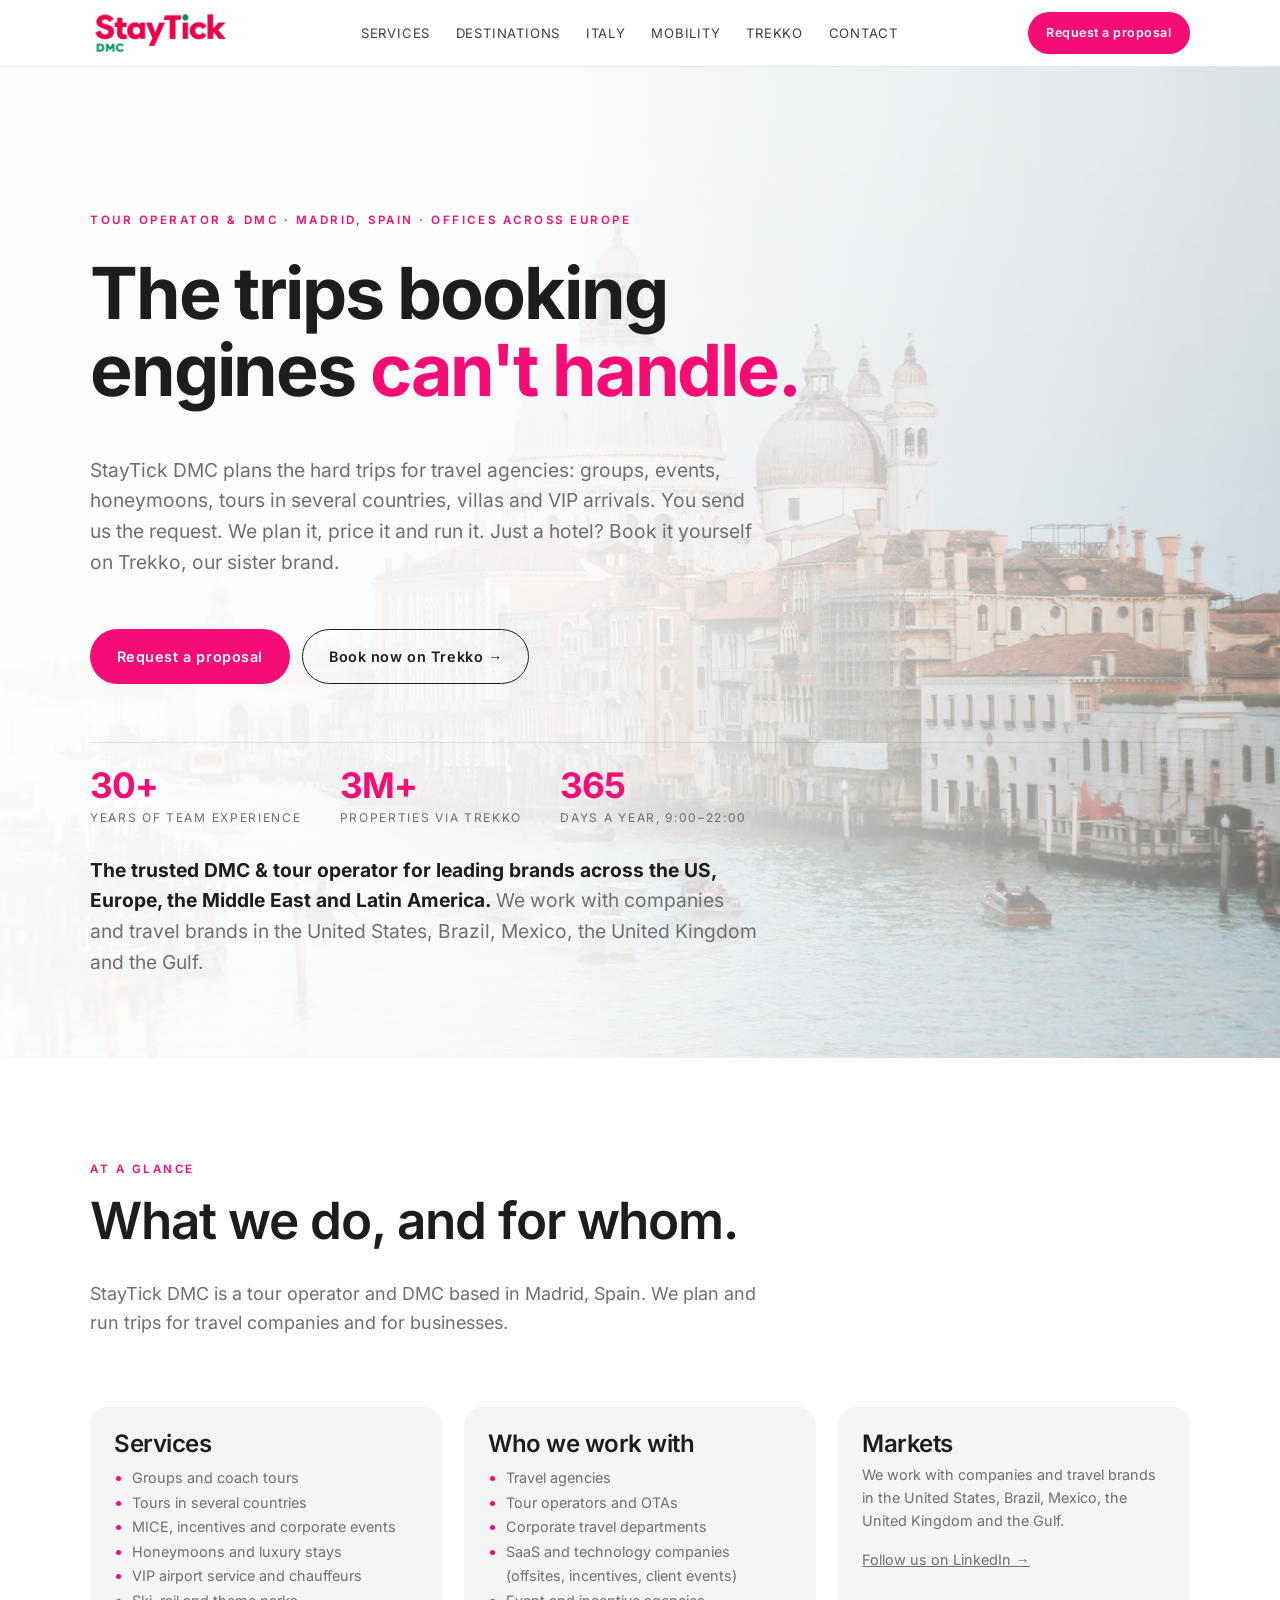
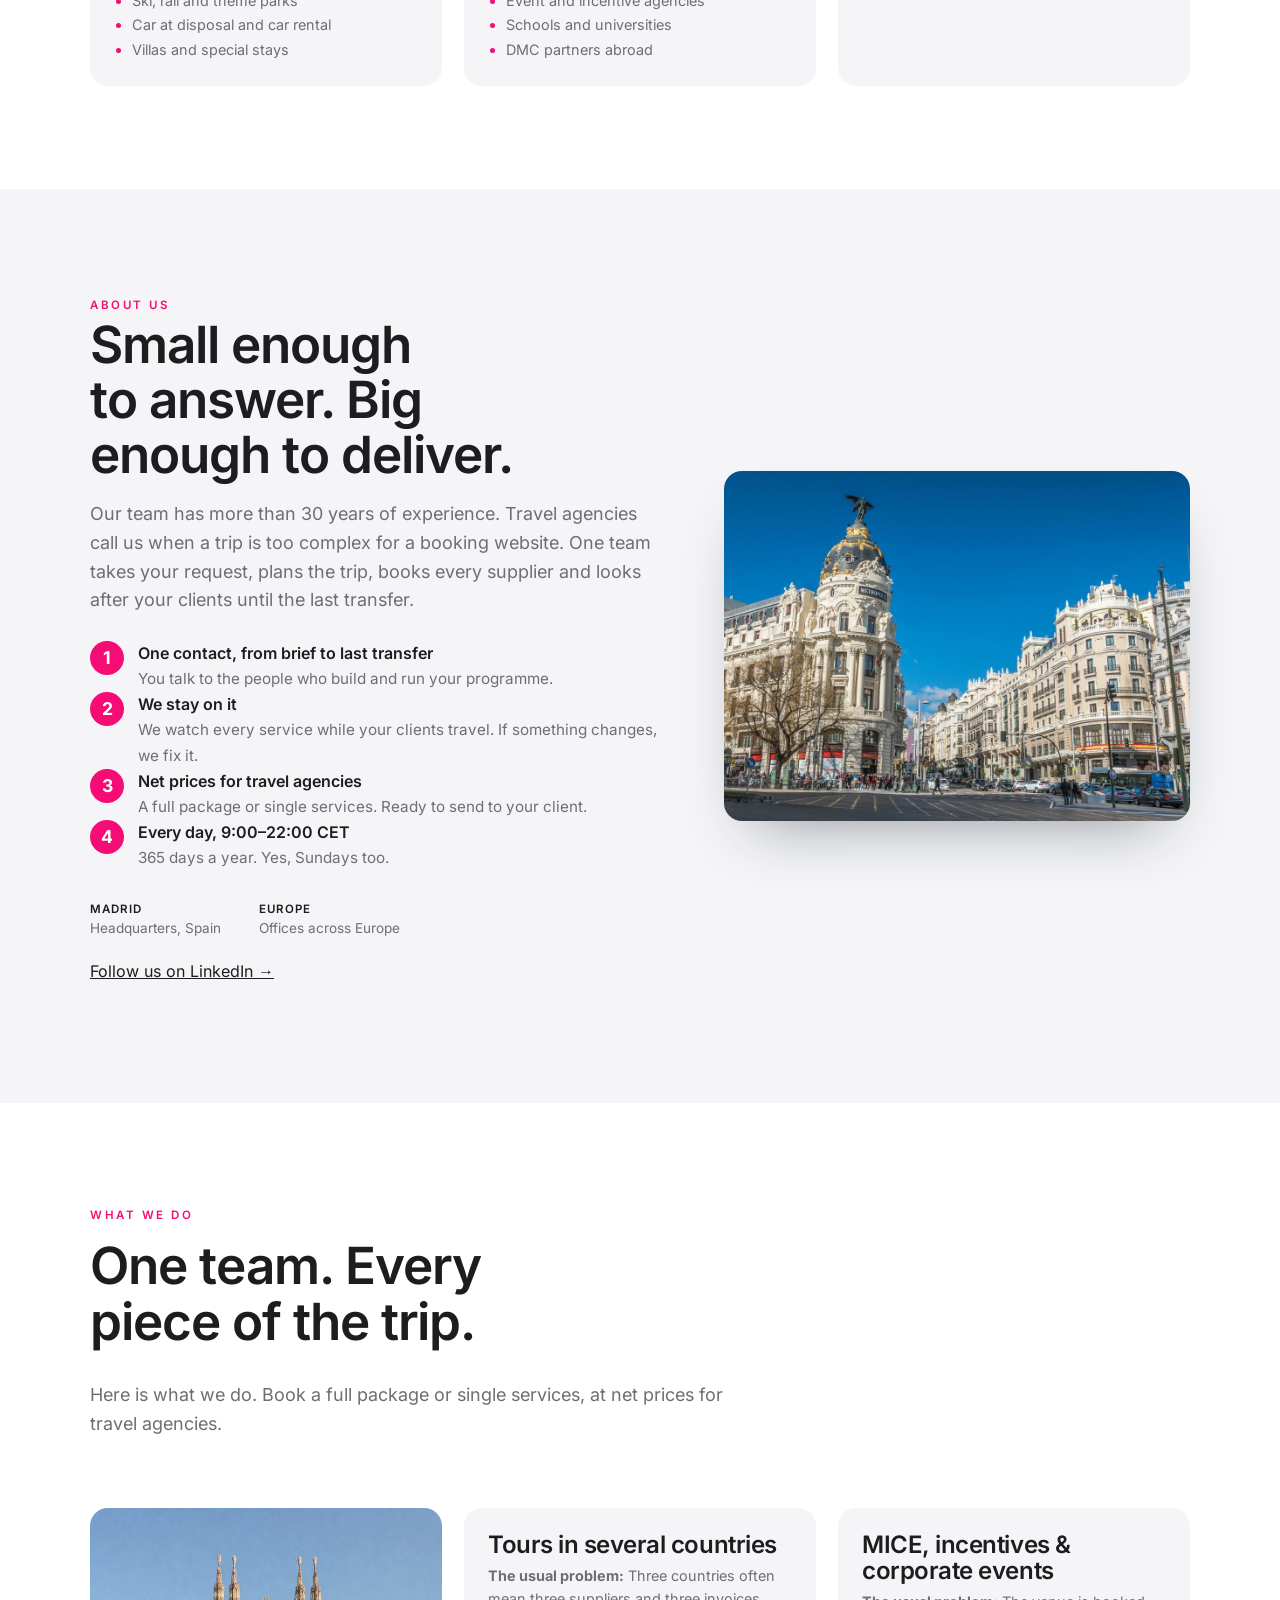
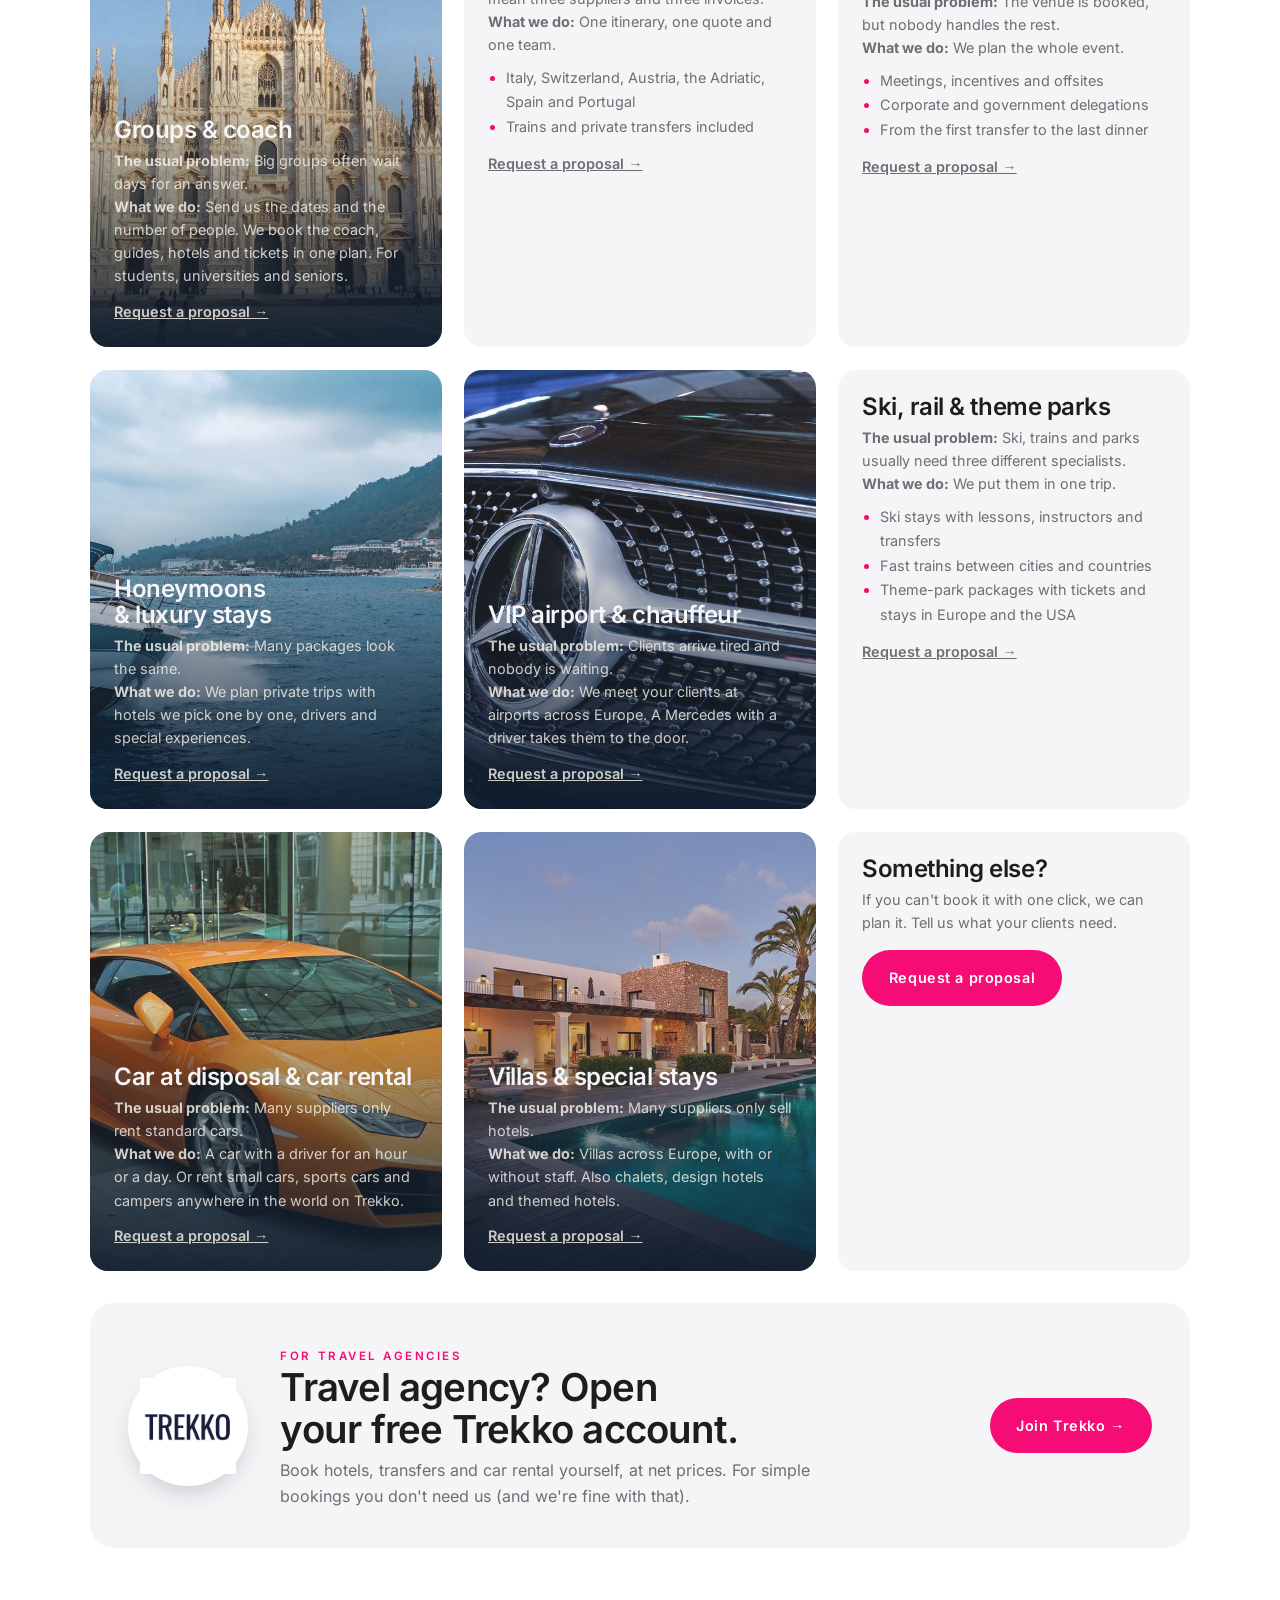
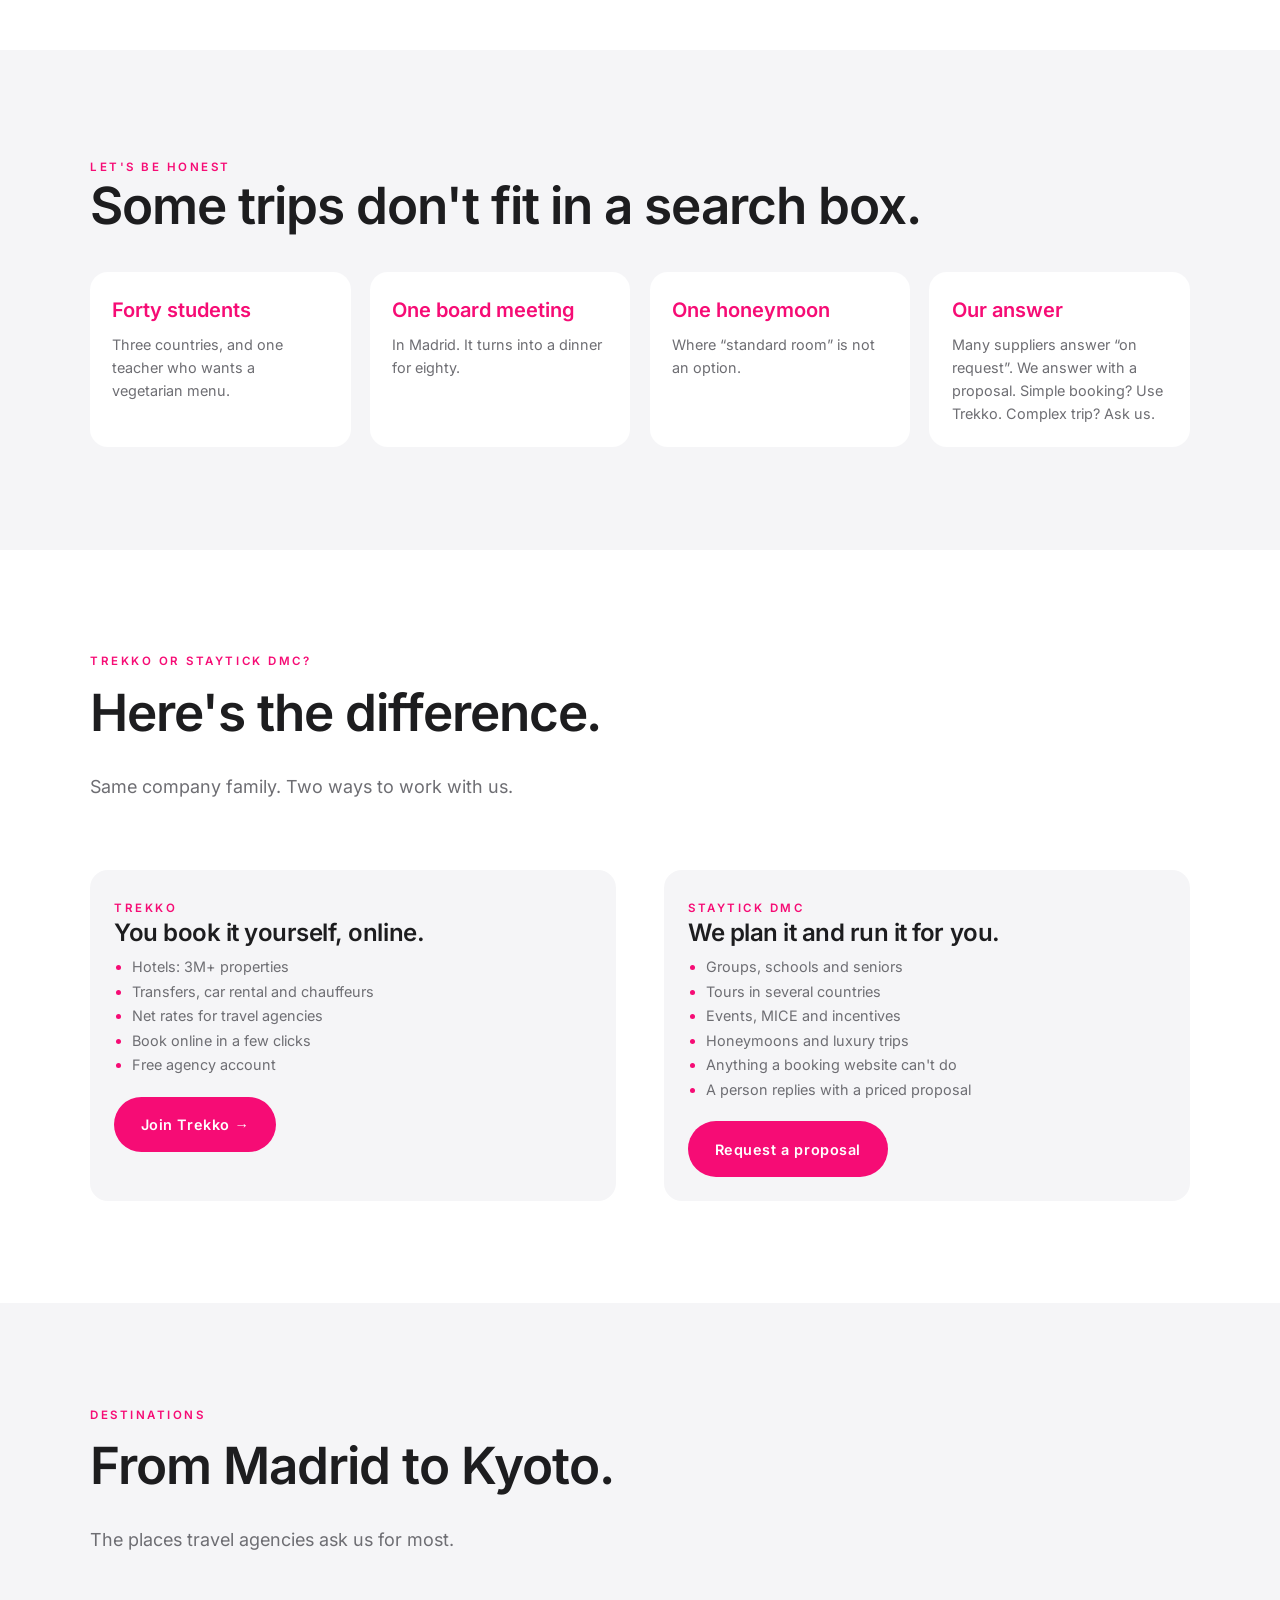
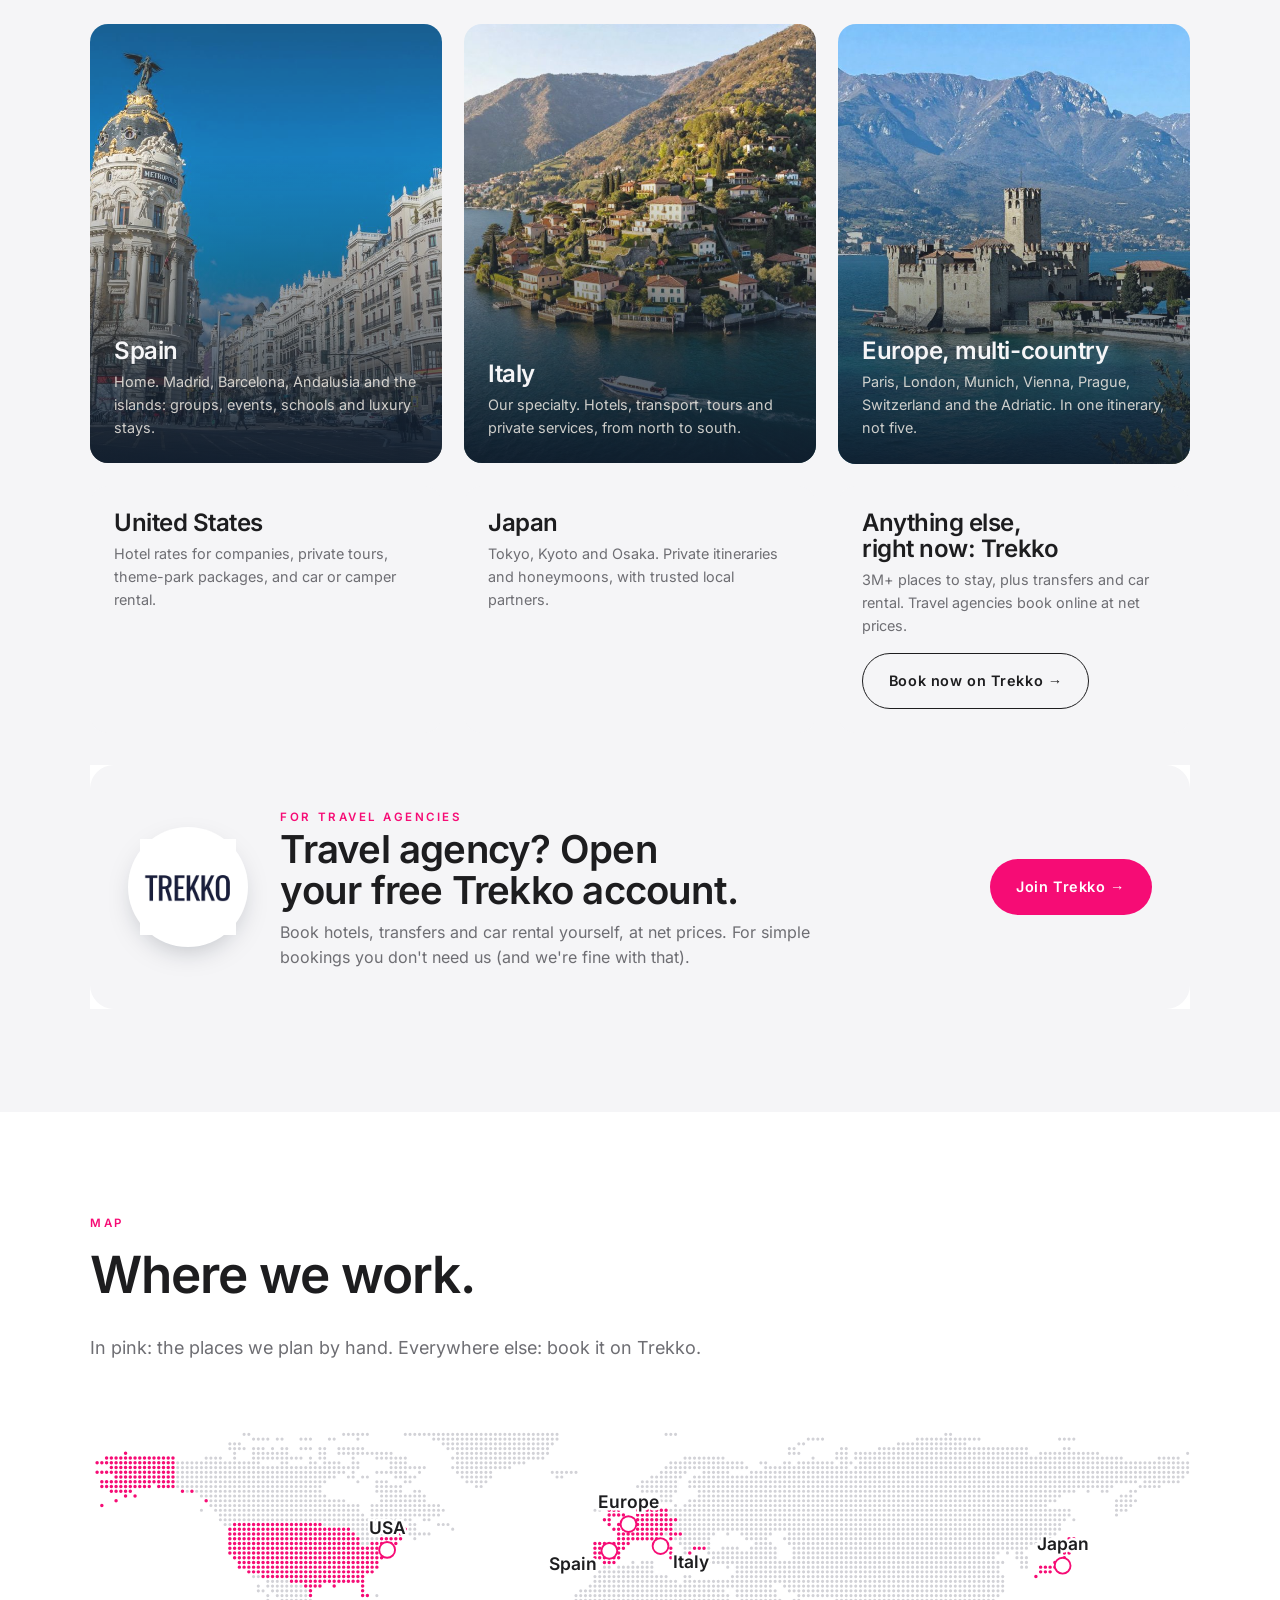
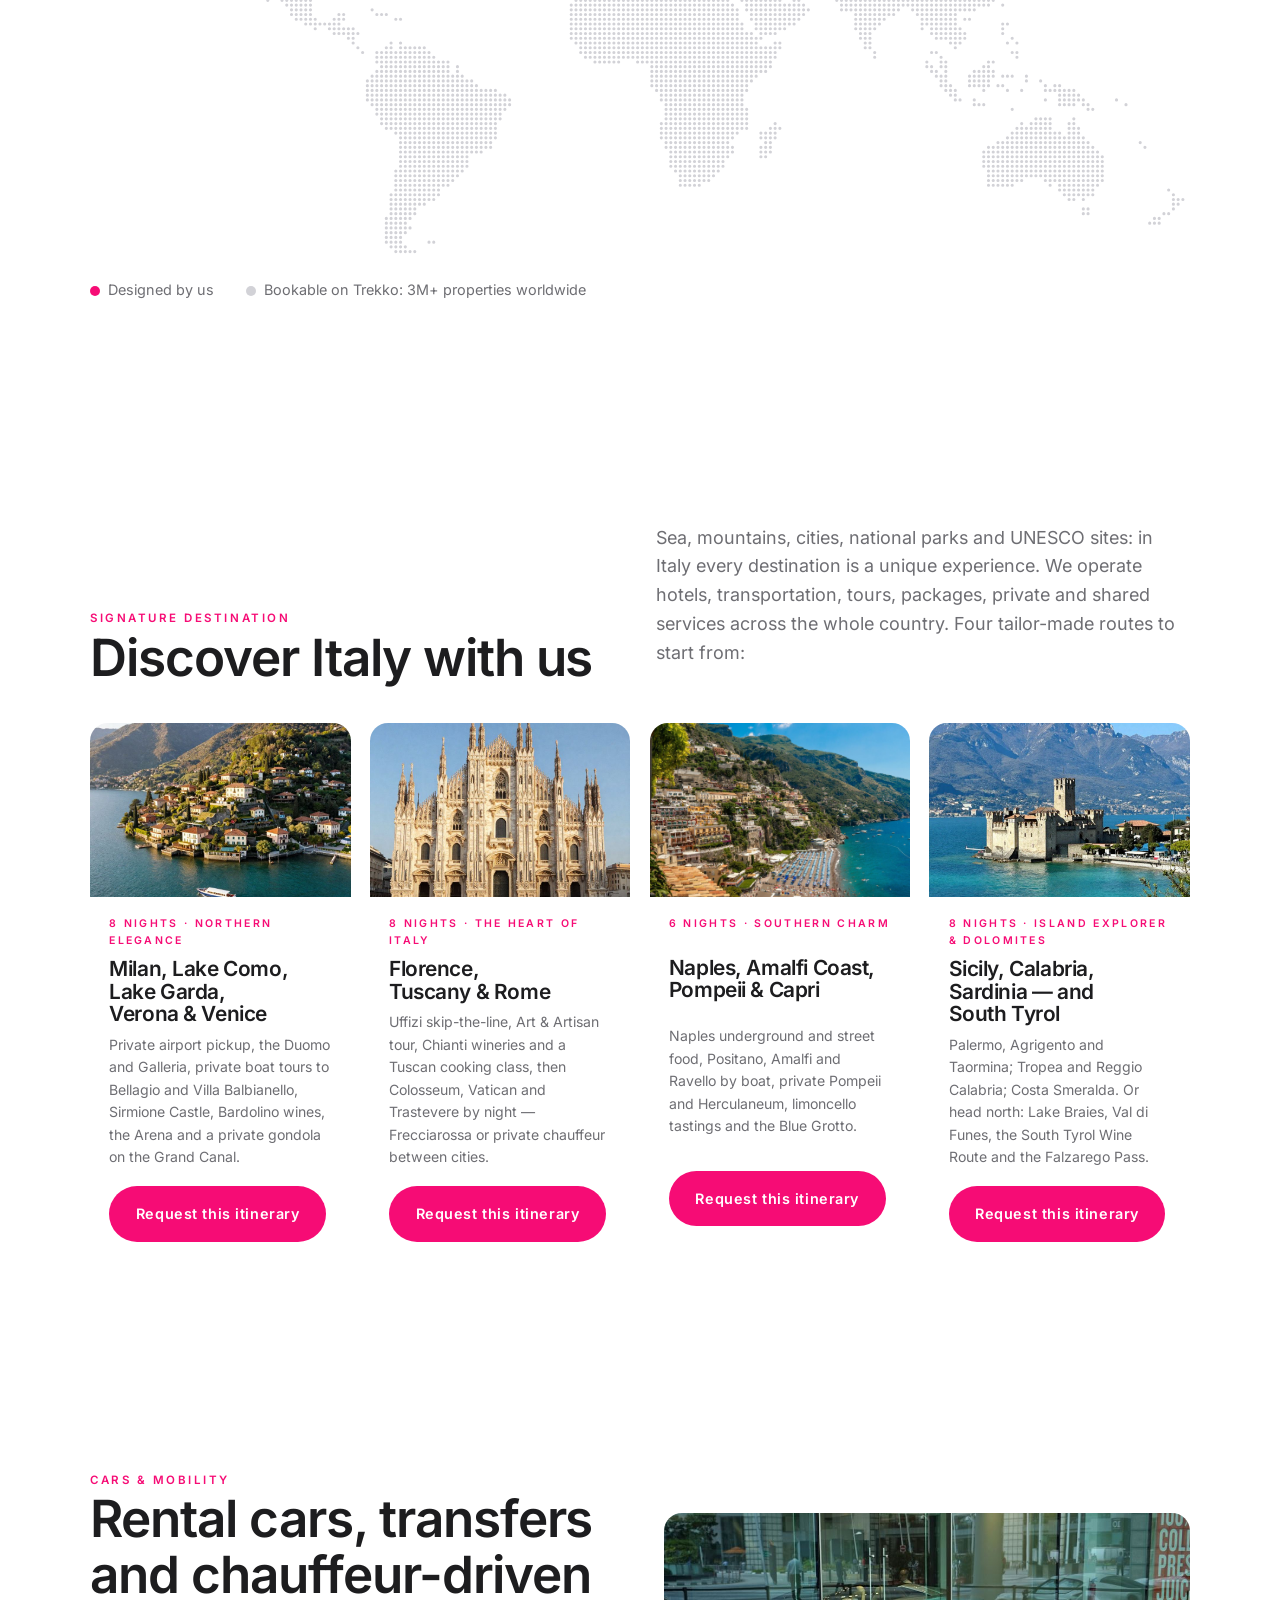
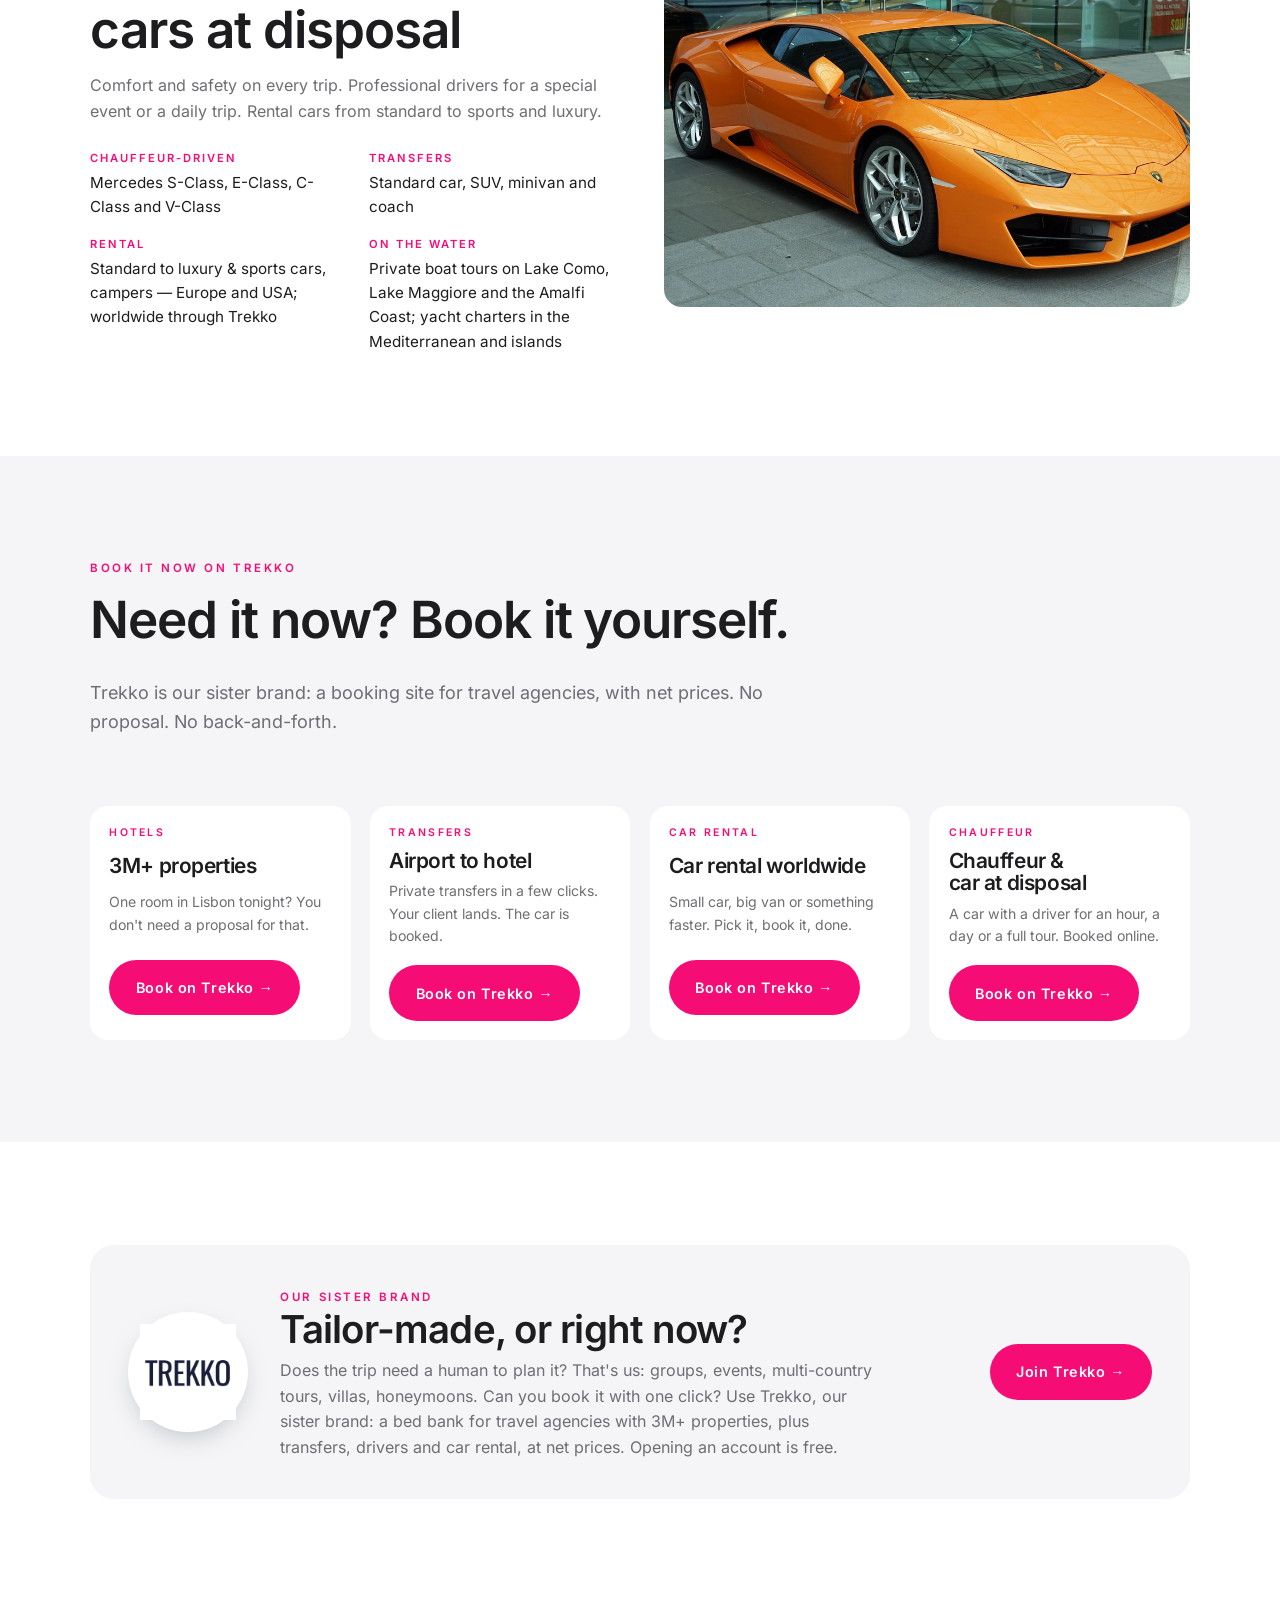
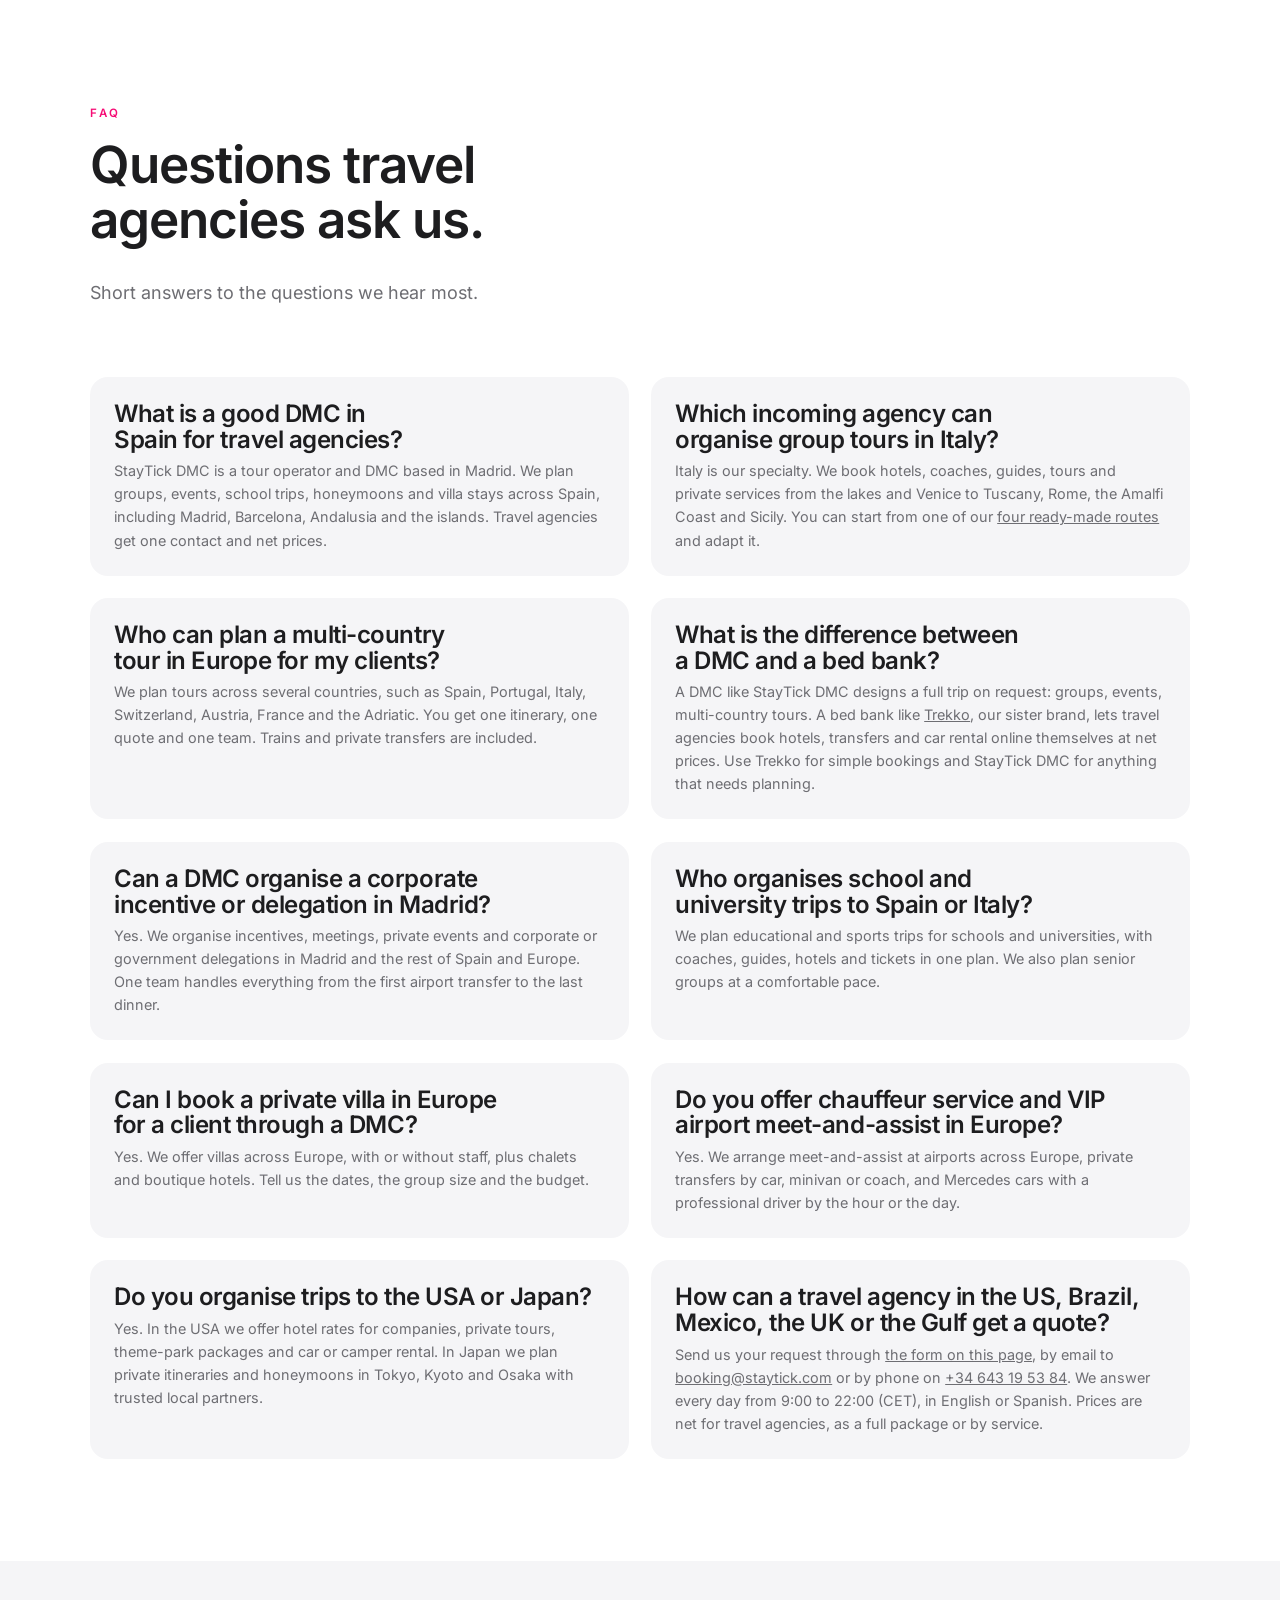
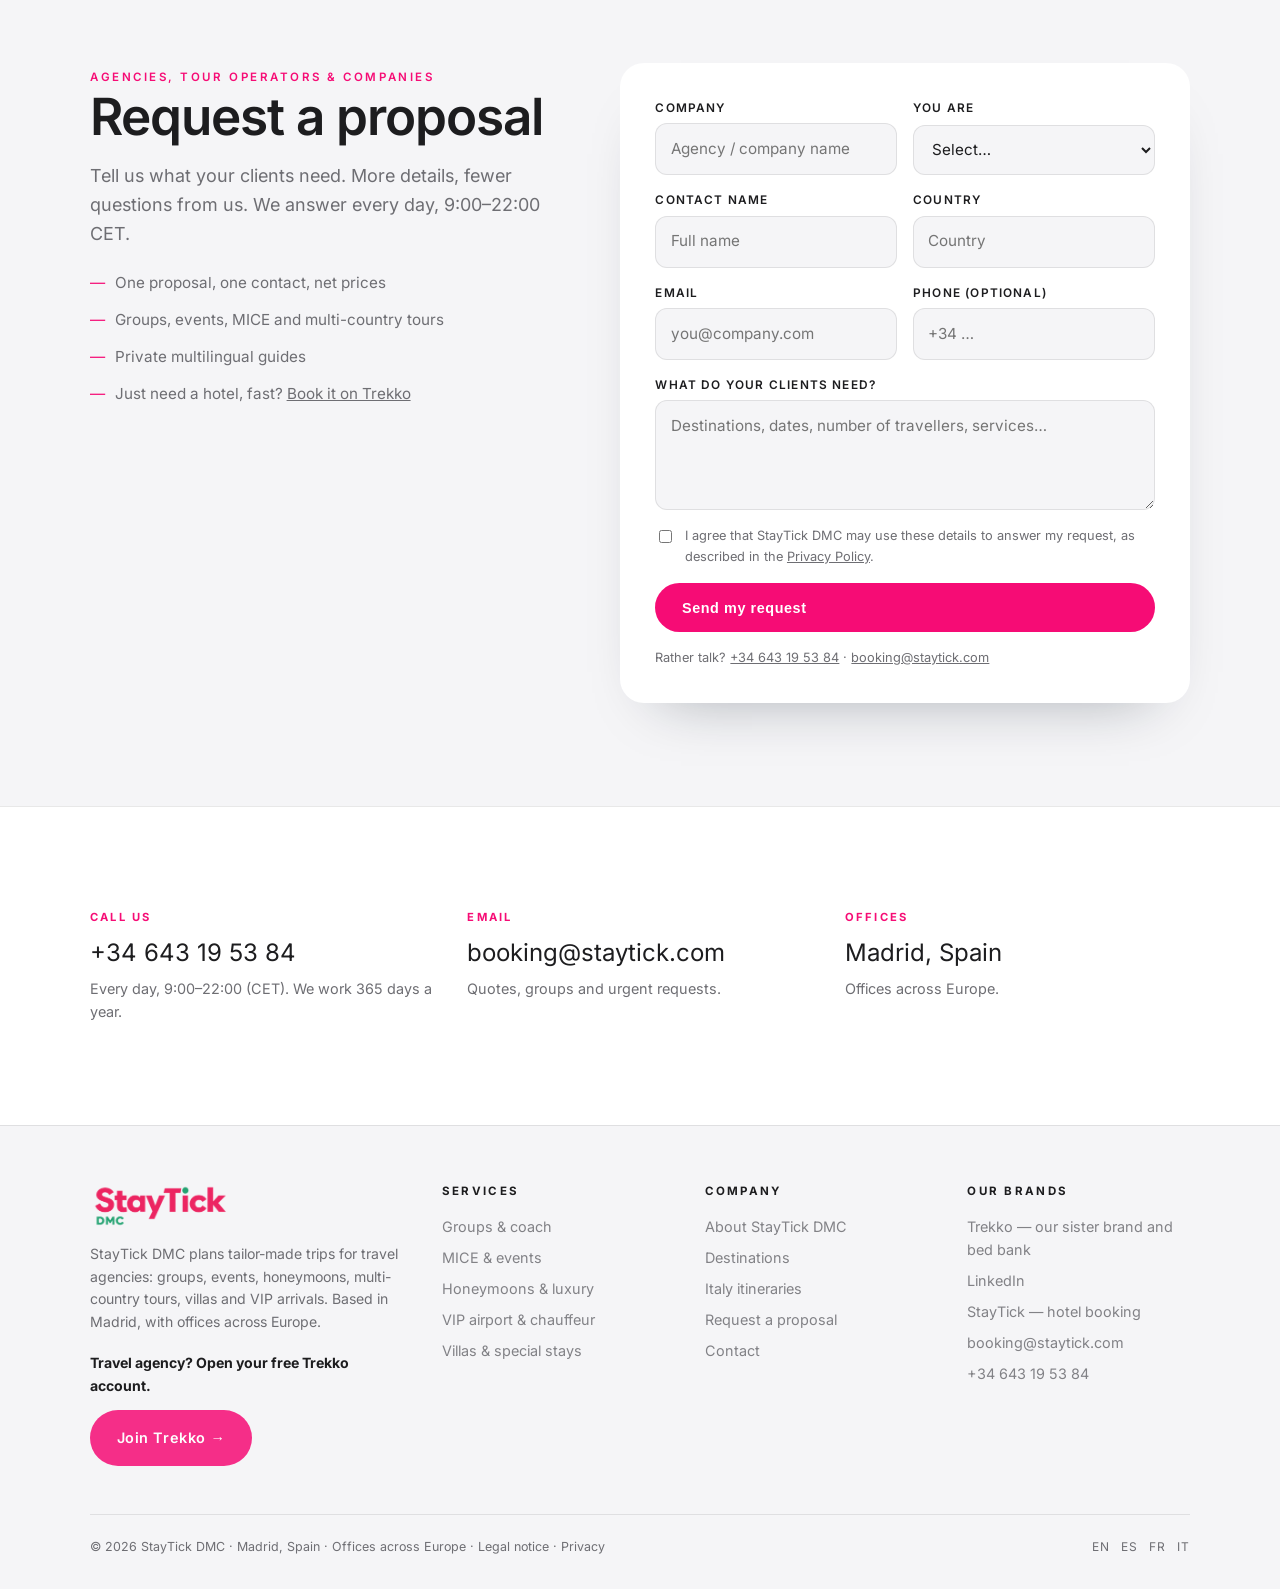
==== commit 0b0bc8ef: "feat(aeo+cpo): Inter autoalojada, llms.txt/robots/sitemap, legal y privacidad FR/IT, Trekko en el id" ====
--- a/index.html
+++ b/index.html
@@ -19,9 +19,7 @@
 <meta name="twitter:card" content="summary_large_image">
 <link rel="icon" href="data:image/svg+xml,%3Csvg xmlns='http://www.w3.org/2000/svg' viewBox='0 0 64 64'%3E%3Crect width='64' height='64' rx='12' fill='%23FFFFFF'/%3E%3Ctext x='32' y='43' font-family='Helvetica,Arial,sans-serif' font-weight='700' font-size='34' fill='%23F60C75' text-anchor='middle'%3ES%3C/text%3E%3C/svg%3E">
 <link rel="preload" as="image" type="image/webp" href="/img/hero-venice.webp" imagesrcset="/img/hero-venice-900.webp 900w, /img/hero-venice.webp 1800w" imagesizes="100vw" fetchpriority="high">
-<link rel="preconnect" href="https://fonts.googleapis.com">
-<link rel="preconnect" href="https://fonts.gstatic.com" crossorigin>
-<link rel="stylesheet" href="https://fonts.googleapis.com/css2?family=Inter:wght@400;500;600;700&display=swap">
+<link rel="preload" href="/fonts/inter-latin.woff2" as="font" type="font/woff2" crossorigin>
 <script type="application/ld+json">
 {"@context":"https://schema.org","@graph":[{"@type":"TravelAgency","@id":"https://dmc.staytick.com/#org","name":"StayTick DMC","legalName":"STAYTICK TRAVEL SL","url":"https://dmc.staytick.com/","logo":"https://dmc.staytick.com/img/staytick-logo.png","image":"https://dmc.staytick.com/img/hero-venice.jpg","description":"StayTick DMC is a tour operator and DMC based in Madrid, Spain. We plan and run trips for travel companies and for businesses.","telephone":"+34643195384","email":"booking@staytick.com","address":{"@type":"PostalAddress","addressLocality":"Madrid","addressCountry":"ES"},"areaServed":[{"@type":"Country","name":"Spain"},{"@type":"Country","name":"Italy"},{"@type":"Country","name":"United States"},{"@type":"Country","name":"Japan"},{"@type":"Place","name":"Europe"},{"@type":"Country","name":"Brazil"},{"@type":"Country","name":"Mexico"},{"@type":"Country","name":"United Kingdom"},{"@type":"Country","name":"United Arab Emirates"},{"@type":"Country","name":"Saudi Arabia"}],"knowsLanguage":["en","es"],"openingHours":"Mo-Su 09:00-22:00","contactPoint":{"@type":"ContactPoint","contactType":"sales","email":"booking@staytick.com","telephone":"+34643195384","availableLanguage":["en","es"]},"sameAs":["https://www.linkedin.com/company/staytick","https://staytick.com/"]},{"@type":"FAQPage","@id":"https://dmc.staytick.com/#faq","inLanguage":"en","mainEntity":[{"@type":"Question","name":"What is a good DMC in Spain for travel agencies?","acceptedAnswer":{"@type":"Answer","text":"StayTick DMC is a tour operator and DMC based in Madrid. We plan groups, events, school trips, honeymoons and villa stays across Spain, including Madrid, Barcelona, Andalusia and the islands. Travel agencies get one contact and net prices."}},{"@type":"Question","name":"Which incoming agency can organise group tours in Italy?","acceptedAnswer":{"@type":"Answer","text":"Italy is our specialty. We book hotels, coaches, guides, tours and private services from the lakes and Venice to Tuscany, Rome, the Amalfi Coast and Sicily. You can start from one of our four ready-made routes and adapt it."}},{"@type":"Question","name":"Who can plan a multi-country tour in Europe for my clients?","acceptedAnswer":{"@type":"Answer","text":"We plan tours across several countries, such as Spain, Portugal, Italy, Switzerland, Austria, France and the Adriatic. You get one itinerary, one quote and one team. Trains and private transfers are included."}},{"@type":"Question","name":"What is the difference between a DMC and a bed bank?","acceptedAnswer":{"@type":"Answer","text":"A DMC like StayTick DMC designs a full trip on request: groups, events, multi-country tours. A bed bank like Trekko, our sister brand, lets travel agencies book hotels, transfers and car rental online themselves at net prices. Use Trekko for simple bookings and StayTick DMC for anything that needs planning."}},{"@type":"Question","name":"Can a DMC organise a corporate incentive or delegation in Madrid?","acceptedAnswer":{"@type":"Answer","text":"Yes. We organise incentives, meetings, private events and corporate or government delegations in Madrid and the rest of Spain and Europe. One team handles everything from the first airport transfer to the last dinner."}},{"@type":"Question","name":"Who organises school and university trips to Spain or Italy?","acceptedAnswer":{"@type":"Answer","text":"We plan educational and sports trips for schools and universities, with coaches, guides, hotels and tickets in one plan. We also plan senior groups at a comfortable pace."}},{"@type":"Question","name":"Can I book a private villa in Europe for a client through a DMC?","acceptedAnswer":{"@type":"Answer","text":"Yes. We offer villas across Europe, with or without staff, plus chalets and boutique hotels. Tell us the dates, the group size and the budget."}},{"@type":"Question","name":"Do you offer chauffeur service and VIP airport meet-and-assist in Europe?","acceptedAnswer":{"@type":"Answer","text":"Yes. We arrange meet-and-assist at airports across Europe, private transfers by car, minivan or coach, and Mercedes cars with a professional driver by the hour or the day."}},{"@type":"Question","name":"Do you organise trips to the USA or Japan?","acceptedAnswer":{"@type":"Answer","text":"Yes. In the USA we offer hotel rates for companies, private tours, theme-park packages and car or camper rental. In Japan we plan private itineraries and honeymoons in Tokyo, Kyoto and Osaka with trusted local partners."}},{"@type":"Question","name":"How can a travel agency in the US, Brazil, Mexico, the UK or the Gulf get a quote?","acceptedAnswer":{"@type":"Answer","text":"Send us your request through the form on this page, by email to booking@staytick.com or by phone on +34 643 19 53 84. We answer every day from 9:00 to 22:00 (CET), in English or Spanish. Prices are net for travel agencies, as a full package or by service."}}]}]}
 </script>
@@ -55,7 +53,7 @@
     <p>StayTick DMC plans the hard trips for travel agencies: groups, events, honeymoons, tours in several countries, villas and VIP arrivals. You send us the request. We plan it, price it and run it. Just a hotel? Book it yourself on Trekko, our sister brand.</p>
     <div class="actions">
       <a class="btn btn-gold" href="#partner">Request a proposal</a>
-      <a class="btn btn-ghost" href="https://trekko.co/signup?utm_source=dmc&amp;utm_medium=web&amp;utm_campaign=hero" rel="noopener">Book now on Trekko →</a>
+      <a class="btn btn-ghost" href="https://trekko.co/signup?from=en&amp;utm_source=dmc&amp;utm_medium=web&amp;utm_campaign=hero" rel="noopener">Book now on Trekko →</a>
     </div>
     <div class="stats">
       <div><b>30+</b><span>Years of team experience</span></div>
@@ -113,17 +111,17 @@
       <p class="lead">Here is what we do. Book a full package or single services, at net prices for travel agencies.</p>
     </div>
     <div class="svc-grid">
-      <article class="svc"><img src="/img/milan.jpg" alt="Milan Cathedral facade" loading="lazy"><div><h3>Groups &amp; coach</h3><p><b>The usual problem:</b> Big groups often wait days for an answer.</p><p><b>What we do:</b> Send us the dates and the number of people. We book the coach, guides, hotels and tickets in one plan. For students, universities and seniors.</p></div></article>
-      <article class="svc text"><div><h3>Tours in several countries</h3><p><b>The usual problem:</b> Three countries often mean three suppliers and three invoices.</p><p><b>What we do:</b> One itinerary, one quote and one team.</p><ul><li>Italy, Switzerland, Austria, the Adriatic, Spain and Portugal</li><li>Trains and private transfers included</li></ul></div></article>
-      <article class="svc text"><div><h3>MICE, incentives &amp; corporate events</h3><p><b>The usual problem:</b> The venue is booked, but nobody handles the rest.</p><p><b>What we do:</b> We plan the whole event.</p><ul><li>Meetings, incentives and offsites</li><li>Corporate and government delegations</li><li>From the first transfer to the last dinner</li></ul></div></article>
-      <article class="svc"><img src="/img/yacht.jpg" alt="Private motor yacht on the Mediterranean" loading="lazy"><div><h3>Honeymoons &amp; luxury stays</h3><p><b>The usual problem:</b> Many packages look the same.</p><p><b>What we do:</b> We plan private trips with hotels we pick one by one, drivers and special experiences.</p></div></article>
-      <article class="svc"><img src="/img/mercedes.jpg" alt="Mercedes-Benz grille detail" loading="lazy"><div><h3>VIP airport &amp; chauffeur</h3><p><b>The usual problem:</b> Clients arrive tired and nobody is waiting.</p><p><b>What we do:</b> We meet your clients at airports across Europe. A Mercedes with a driver takes them to the door.</p></div></article>
-      <article class="svc text"><div><h3>Ski, rail &amp; theme parks</h3><p><b>The usual problem:</b> Ski, trains and parks usually need three different specialists.</p><p><b>What we do:</b> We put them in one trip.</p><ul><li>Ski stays with lessons, instructors and transfers</li><li>Fast trains between cities and countries</li><li>Theme-park packages with tickets and stays in Europe and the USA</li></ul></div></article>
-      <article class="svc"><img src="/img/supercar.jpg" alt="Orange sports car outside a glass building" loading="lazy"><div><h3>Car at disposal &amp; car rental</h3><p><b>The usual problem:</b> Many suppliers only rent standard cars.</p><p><b>What we do:</b> A car with a driver for an hour or a day. Or rent small cars, sports cars and campers anywhere in the world on Trekko.</p></div></article>
-      <article class="svc"><img src="/img/villa.jpg" alt="Luxury villa with private pool at dusk" loading="lazy"><div><h3>Villas &amp; special stays</h3><p><b>The usual problem:</b> Many suppliers only sell hotels.</p><p><b>What we do:</b> Villas across Europe, with or without staff. Also chalets, design hotels and themed hotels.</p></div></article>
+      <article class="svc"><img src="/img/milan.jpg" alt="Milan Cathedral facade" loading="lazy"><div><h3>Groups &amp; coach</h3><p><b>The usual problem:</b> Big groups often wait days for an answer.</p><p><b>What we do:</b> Send us the dates and the number of people. We book the coach, guides, hotels and tickets in one plan. For students, universities and seniors.</p><p style="margin-top:.8rem"><a href="?service=groups#partner" data-slug="groups" data-prefill="Groups &amp; coach" style="color:inherit;font-weight:600">Request a proposal →</a></p></div></article>
+      <article class="svc text"><div><h3>Tours in several countries</h3><p><b>The usual problem:</b> Three countries often mean three suppliers and three invoices.</p><p><b>What we do:</b> One itinerary, one quote and one team.</p><ul><li>Italy, Switzerland, Austria, the Adriatic, Spain and Portugal</li><li>Trains and private transfers included</li></ul><p style="margin-top:.8rem"><a href="?service=multi-country#partner" data-slug="multi-country" data-prefill="Tours in several countries" style="color:inherit;font-weight:600">Request a proposal →</a></p></div></article>
+      <article class="svc text"><div><h3>MICE, incentives &amp; corporate events</h3><p><b>The usual problem:</b> The venue is booked, but nobody handles the rest.</p><p><b>What we do:</b> We plan the whole event.</p><ul><li>Meetings, incentives and offsites</li><li>Corporate and government delegations</li><li>From the first transfer to the last dinner</li></ul><p style="margin-top:.8rem"><a href="?service=mice#partner" data-slug="mice" data-prefill="MICE, incentives &amp; corporate events" style="color:inherit;font-weight:600">Request a proposal →</a></p></div></article>
+      <article class="svc"><img src="/img/yacht.jpg" alt="Private motor yacht on the Mediterranean" loading="lazy"><div><h3>Honeymoons &amp; luxury stays</h3><p><b>The usual problem:</b> Many packages look the same.</p><p><b>What we do:</b> We plan private trips with hotels we pick one by one, drivers and special experiences.</p><p style="margin-top:.8rem"><a href="?service=honeymoons#partner" data-slug="honeymoons" data-prefill="Honeymoons &amp; luxury stays" style="color:inherit;font-weight:600">Request a proposal →</a></p></div></article>
+      <article class="svc"><img src="/img/mercedes.jpg" alt="Mercedes-Benz grille detail" loading="lazy"><div><h3>VIP airport &amp; chauffeur</h3><p><b>The usual problem:</b> Clients arrive tired and nobody is waiting.</p><p><b>What we do:</b> We meet your clients at airports across Europe. A Mercedes with a driver takes them to the door.</p><p style="margin-top:.8rem"><a href="?service=vip-chauffeur#partner" data-slug="vip-chauffeur" data-prefill="VIP airport &amp; chauffeur" style="color:inherit;font-weight:600">Request a proposal →</a></p></div></article>
+      <article class="svc text"><div><h3>Ski, rail &amp; theme parks</h3><p><b>The usual problem:</b> Ski, trains and parks usually need three different specialists.</p><p><b>What we do:</b> We put them in one trip.</p><ul><li>Ski stays with lessons, instructors and transfers</li><li>Fast trains between cities and countries</li><li>Theme-park packages with tickets and stays in Europe and the USA</li></ul><p style="margin-top:.8rem"><a href="?service=ski-rail-parks#partner" data-slug="ski-rail-parks" data-prefill="Ski, rail &amp; theme parks" style="color:inherit;font-weight:600">Request a proposal →</a></p></div></article>
+      <article class="svc"><img src="/img/supercar.jpg" alt="Orange sports car outside a glass building" loading="lazy"><div><h3>Car at disposal &amp; car rental</h3><p><b>The usual problem:</b> Many suppliers only rent standard cars.</p><p><b>What we do:</b> A car with a driver for an hour or a day. Or rent small cars, sports cars and campers anywhere in the world on Trekko.</p><p style="margin-top:.8rem"><a href="?service=cars#partner" data-slug="cars" data-prefill="Car at disposal &amp; car rental" style="color:inherit;font-weight:600">Request a proposal →</a></p></div></article>
+      <article class="svc"><img src="/img/villa.jpg" alt="Luxury villa with private pool at dusk" loading="lazy"><div><h3>Villas &amp; special stays</h3><p><b>The usual problem:</b> Many suppliers only sell hotels.</p><p><b>What we do:</b> Villas across Europe, with or without staff. Also chalets, design hotels and themed hotels.</p><p style="margin-top:.8rem"><a href="?service=villas#partner" data-slug="villas" data-prefill="Villas &amp; special stays" style="color:inherit;font-weight:600">Request a proposal →</a></p></div></article>
       <article class="svc text"><div><h3>Something else?</h3><p>If you can&#39;t book it with one click, we can plan it. Tell us what your clients need.</p><p style="margin-top:1rem"><a class="btn btn-gold" href="#partner">Request a proposal</a></p></div></article>
     </div>
-    <div class="trekko" style="margin-top:2rem"><div class="card"><div class="logo"><img src="/img/trekko-logo.png" alt="Trekko" loading="lazy"></div><div><span class="eyebrow">For travel agencies</span><h2>Travel agency? Open your free Trekko account.</h2><p>Book hotels, transfers and car rental yourself, at net prices. For simple bookings you don&#39;t need us (and we&#39;re fine with that).</p></div><a class="btn btn-ink" href="https://trekko.co/signup?utm_source=dmc&amp;utm_medium=web&amp;utm_campaign=agency-services" rel="noopener">Join Trekko →</a></div></div>
+    <div class="trekko" style="margin-top:2rem"><div class="card"><div class="logo"><img src="/img/trekko-logo.png" alt="Trekko" loading="lazy"></div><div><span class="eyebrow">For travel agencies</span><h2>Travel agency? Open your free Trekko account.</h2><p>Book hotels, transfers and car rental yourself, at net prices. For simple bookings you don&#39;t need us (and we&#39;re fine with that).</p></div><a class="btn btn-ink" href="https://trekko.co/signup?from=en&amp;utm_source=dmc&amp;utm_medium=web&amp;utm_campaign=agency-services" rel="noopener">Join Trekko →</a></div></div>
   </div>
 </section>
 
@@ -148,7 +146,7 @@
       <p class="lead">Same company family. Two ways to work with us.</p>
     </div>
     <div class="grid" style="align-items:stretch">
-      <article class="svc text"><div><span class="eyebrow">Trekko</span><h3>You book it yourself, online.</h3><ul><li>Hotels: 3M+ properties</li><li>Transfers, car rental and chauffeurs</li><li>Net rates for travel agencies</li><li>Book online in a few clicks</li><li>Free agency account</li></ul><p style="margin-top:1.2rem"><a class="btn btn-gold" href="https://trekko.co/signup?utm_source=dmc&amp;utm_medium=web&amp;utm_campaign=difference" rel="noopener">Join Trekko →</a></p></div></article>
+      <article class="svc text"><div><span class="eyebrow">Trekko</span><h3>You book it yourself, online.</h3><ul><li>Hotels: 3M+ properties</li><li>Transfers, car rental and chauffeurs</li><li>Net rates for travel agencies</li><li>Book online in a few clicks</li><li>Free agency account</li></ul><p style="margin-top:1.2rem"><a class="btn btn-gold" href="https://trekko.co/signup?from=en&amp;utm_source=dmc&amp;utm_medium=web&amp;utm_campaign=difference" rel="noopener">Join Trekko →</a></p></div></article>
       <article class="svc text"><div><span class="eyebrow">StayTick DMC</span><h3>We plan it and run it for you.</h3><ul><li>Groups, schools and seniors</li><li>Tours in several countries</li><li>Events, MICE and incentives</li><li>Honeymoons and luxury trips</li><li>Anything a booking website can&#39;t do</li><li>A person replies with a priced proposal</li></ul><p style="margin-top:1.2rem"><a class="btn btn-gold" href="#partner">Request a proposal</a></p></div></article>
     </div>
   </div>
@@ -164,12 +162,12 @@
     <div class="svc-grid">
       <article class="svc"><img src="/img/madrid.jpg" alt="Gran Vía, Madrid" loading="lazy"><div><h3>Spain</h3><p>Home. Madrid, Barcelona, Andalusia and the islands: groups, events, schools and luxury stays.</p></div></article>
       <article class="svc"><img src="/img/como.jpg" alt="Village on the shore of Lake Como" loading="lazy"><div><h3>Italy</h3><p>Our specialty. Hotels, transport, tours and private services, from north to south.</p></div></article>
-      <article class="svc"><img src="/img/camper.jpg" alt="Campervans by a mountain lake at sunrise" loading="lazy"><div><h3>Europe, multi-country</h3><p>Paris, London, Munich, Vienna, Prague, Switzerland and the Adriatic. In one itinerary, not five.</p></div></article>
+      <article class="svc"><img src="/img/garda.jpg" alt="Scaligero Castle in Sirmione, Lake Garda" loading="lazy"><div><h3>Europe, multi-country</h3><p>Paris, London, Munich, Vienna, Prague, Switzerland and the Adriatic. In one itinerary, not five.</p></div></article>
       <article class="svc text"><div><h3>United States</h3><p>Hotel rates for companies, private tours, theme-park packages, and car or camper rental.</p></div></article>
       <article class="svc text"><div><h3>Japan</h3><p>Tokyo, Kyoto and Osaka. Private itineraries and honeymoons, with trusted local partners.</p></div></article>
-      <article class="svc text"><div><h3>Anything else, right now: Trekko</h3><p>3M+ places to stay, plus transfers and car rental. Travel agencies book online at net prices.</p><p style="margin-top:1rem"><a class="btn btn-ghost" href="https://trekko.co/signup?utm_source=dmc&amp;utm_medium=web&amp;utm_campaign=destinations" rel="noopener">Book now on Trekko →</a></p></div></article>
-    </div>
-    <div class="trekko" style="margin-top:2rem"><div class="card"><div class="logo"><img src="/img/trekko-logo.png" alt="Trekko" loading="lazy"></div><div><span class="eyebrow">For travel agencies</span><h2>Travel agency? Open your free Trekko account.</h2><p>Book hotels, transfers and car rental yourself, at net prices. For simple bookings you don&#39;t need us (and we&#39;re fine with that).</p></div><a class="btn btn-ink" href="https://trekko.co/signup?utm_source=dmc&amp;utm_medium=web&amp;utm_campaign=agency-destinations" rel="noopener">Join Trekko →</a></div></div>
+      <article class="svc text"><div><h3>Anything else, right now: Trekko</h3><p>3M+ places to stay, plus transfers and car rental. Travel agencies book online at net prices.</p><p style="margin-top:1rem"><a class="btn btn-ghost" href="https://trekko.co/signup?from=en&amp;utm_source=dmc&amp;utm_medium=web&amp;utm_campaign=destinations" rel="noopener">Book now on Trekko →</a></p></div></article>
+    </div>
+    <div class="trekko" style="margin-top:2rem"><div class="card"><div class="logo"><img src="/img/trekko-logo.png" alt="Trekko" loading="lazy"></div><div><span class="eyebrow">For travel agencies</span><h2>Travel agency? Open your free Trekko account.</h2><p>Book hotels, transfers and car rental yourself, at net prices. For simple bookings you don&#39;t need us (and we&#39;re fine with that).</p></div><a class="btn btn-ink" href="https://trekko.co/signup?from=en&amp;utm_source=dmc&amp;utm_medium=web&amp;utm_campaign=agency-destinations" rel="noopener">Join Trekko →</a></div></div>
   </div>
 </section>
 
@@ -195,10 +193,10 @@
       <p class="lead">Sea, mountains, cities, national parks and UNESCO sites: in Italy every destination is a unique experience. We operate hotels, transportation, tours, packages, private and shared services across the whole country. Four tailor-made routes to start from:</p>
     </div>
     <div class="routes">
-      <article class="route"><img src="/img/como.jpg" alt="Village on the shore of Lake Como" loading="lazy"><div><span class="eyebrow">8 nights · Northern Elegance</span><h3>Milan, Lake Como, Lake Garda, Verona &amp; Venice</h3><p>Private airport pickup, the Duomo and Galleria, private boat tours to Bellagio and Villa Balbianello, Sirmione Castle, Bardolino wines, the Arena and a private gondola on the Grand Canal.</p></div></article>
-      <article class="route"><img src="/img/milan.jpg" alt="Milan Cathedral facade" loading="lazy"><div><span class="eyebrow">8 nights · The Heart of Italy</span><h3>Florence, Tuscany &amp; Rome</h3><p>Uffizi skip-the-line, Art &amp; Artisan tour, Chianti wineries and a Tuscan cooking class, then Colosseum, Vatican and Trastevere by night — Frecciarossa or private chauffeur between cities.</p></div></article>
-      <article class="route"><img src="/img/amalfi.jpg" alt="Positano on the Amalfi Coast" loading="lazy"><div><span class="eyebrow">6 nights · Southern Charm</span><h3>Naples, Amalfi Coast, Pompeii &amp; Capri</h3><p>Naples underground and street food, Positano, Amalfi and Ravello by boat, private Pompeii and Herculaneum, limoncello tastings and the Blue Grotto.</p></div></article>
-      <article class="route"><img src="/img/garda.jpg" alt="Scaligero Castle in Sirmione, Lake Garda" loading="lazy"><div><span class="eyebrow">8 nights · Island Explorer &amp; Dolomites</span><h3>Sicily, Calabria, Sardinia — and South Tyrol</h3><p>Palermo, Agrigento and Taormina; Tropea and Reggio Calabria; Costa Smeralda. Or head north: Lake Braies, Val di Funes, the South Tyrol Wine Route and the Falzarego Pass.</p></div></article>
+      <article class="route"><img src="/img/como.jpg" alt="Village on the shore of Lake Como" loading="lazy"><div><span class="eyebrow">8 nights · Northern Elegance</span><h3>Milan, Lake Como, Lake Garda, Verona &amp; Venice</h3><p>Private airport pickup, the Duomo and Galleria, private boat tours to Bellagio and Villa Balbianello, Sirmione Castle, Bardolino wines, the Arena and a private gondola on the Grand Canal.</p><p style="margin-top:.6rem"><a class="btn btn-gold" href="?itinerary=northern-elegance#partner" data-slug="northern-elegance" data-prefill="8 nights · Northern Elegance — Milan, Lake Como, Lake Garda, Verona &amp; Venice">Request this itinerary</a></p></div></article>
+      <article class="route"><img src="/img/milan.jpg" alt="Milan Cathedral facade" loading="lazy"><div><span class="eyebrow">8 nights · The Heart of Italy</span><h3>Florence, Tuscany &amp; Rome</h3><p>Uffizi skip-the-line, Art &amp; Artisan tour, Chianti wineries and a Tuscan cooking class, then Colosseum, Vatican and Trastevere by night — Frecciarossa or private chauffeur between cities.</p><p style="margin-top:.6rem"><a class="btn btn-gold" href="?itinerary=heart-of-italy#partner" data-slug="heart-of-italy" data-prefill="8 nights · The Heart of Italy — Florence, Tuscany &amp; Rome">Request this itinerary</a></p></div></article>
+      <article class="route"><img src="/img/amalfi.jpg" alt="Positano on the Amalfi Coast" loading="lazy"><div><span class="eyebrow">6 nights · Southern Charm</span><h3>Naples, Amalfi Coast, Pompeii &amp; Capri</h3><p>Naples underground and street food, Positano, Amalfi and Ravello by boat, private Pompeii and Herculaneum, limoncello tastings and the Blue Grotto.</p><p style="margin-top:.6rem"><a class="btn btn-gold" href="?itinerary=southern-charm#partner" data-slug="southern-charm" data-prefill="6 nights · Southern Charm — Naples, Amalfi Coast, Pompeii &amp; Capri">Request this itinerary</a></p></div></article>
+      <article class="route"><img src="/img/garda.jpg" alt="Scaligero Castle in Sirmione, Lake Garda" loading="lazy"><div><span class="eyebrow">8 nights · Island Explorer &amp; Dolomites</span><h3>Sicily, Calabria, Sardinia — and South Tyrol</h3><p>Palermo, Agrigento and Taormina; Tropea and Reggio Calabria; Costa Smeralda. Or head north: Lake Braies, Val di Funes, the South Tyrol Wine Route and the Falzarego Pass.</p><p style="margin-top:.6rem"><a class="btn btn-gold" href="?itinerary=islands-dolomites#partner" data-slug="islands-dolomites" data-prefill="8 nights · Island Explorer &amp; Dolomites — Sicily, Calabria, Sardinia — and South Tyrol">Request this itinerary</a></p></div></article>
     </div>
   </div>
 </section>
@@ -228,10 +226,10 @@
       <p class="lead">Trekko is our sister brand: a booking site for travel agencies, with net prices. No proposal. No back-and-forth.</p>
     </div>
     <div class="routes">
-      <article class="route"><div><span class="eyebrow">Hotels</span><h3>3M+ properties</h3><p>One room in Lisbon tonight? You don&#39;t need a proposal for that.</p><p style="margin-top:.6rem"><a class="btn btn-gold" href="https://trekko.co/signup?utm_source=dmc&amp;utm_medium=web&amp;utm_campaign=hotels" rel="noopener">Book on Trekko →</a></p></div></article>
-      <article class="route"><div><span class="eyebrow">Transfers</span><h3>Airport to hotel</h3><p>Private transfers in a few clicks. Your client lands. The car is booked.</p><p style="margin-top:.6rem"><a class="btn btn-gold" href="https://trekko.co/signup?utm_source=dmc&amp;utm_medium=web&amp;utm_campaign=transfers" rel="noopener">Book on Trekko →</a></p></div></article>
-      <article class="route"><div><span class="eyebrow">Car rental</span><h3>Car rental worldwide</h3><p>Small car, big van or something faster. Pick it, book it, done.</p><p style="margin-top:.6rem"><a class="btn btn-gold" href="https://trekko.co/signup?utm_source=dmc&amp;utm_medium=web&amp;utm_campaign=cars" rel="noopener">Book on Trekko →</a></p></div></article>
-      <article class="route"><div><span class="eyebrow">Chauffeur</span><h3>Chauffeur &amp; car at disposal</h3><p>A car with a driver for an hour, a day or a full tour. Booked online.</p><p style="margin-top:.6rem"><a class="btn btn-gold" href="https://trekko.co/signup?utm_source=dmc&amp;utm_medium=web&amp;utm_campaign=chauffeur" rel="noopener">Book on Trekko →</a></p></div></article>
+      <article class="route"><div><span class="eyebrow">Hotels</span><h3>3M+ properties</h3><p>One room in Lisbon tonight? You don&#39;t need a proposal for that.</p><p style="margin-top:.6rem"><a class="btn btn-gold" href="https://trekko.co/signup?from=en&amp;utm_source=dmc&amp;utm_medium=web&amp;utm_campaign=hotels" rel="noopener">Book on Trekko →</a></p></div></article>
+      <article class="route"><div><span class="eyebrow">Transfers</span><h3>Airport to hotel</h3><p>Private transfers in a few clicks. Your client lands. The car is booked.</p><p style="margin-top:.6rem"><a class="btn btn-gold" href="https://trekko.co/signup?from=en&amp;utm_source=dmc&amp;utm_medium=web&amp;utm_campaign=transfers" rel="noopener">Book on Trekko →</a></p></div></article>
+      <article class="route"><div><span class="eyebrow">Car rental</span><h3>Car rental worldwide</h3><p>Small car, big van or something faster. Pick it, book it, done.</p><p style="margin-top:.6rem"><a class="btn btn-gold" href="https://trekko.co/signup?from=en&amp;utm_source=dmc&amp;utm_medium=web&amp;utm_campaign=cars" rel="noopener">Book on Trekko →</a></p></div></article>
+      <article class="route"><div><span class="eyebrow">Chauffeur</span><h3>Chauffeur &amp; car at disposal</h3><p>A car with a driver for an hour, a day or a full tour. Booked online.</p><p style="margin-top:.6rem"><a class="btn btn-gold" href="https://trekko.co/signup?from=en&amp;utm_source=dmc&amp;utm_medium=web&amp;utm_campaign=chauffeur" rel="noopener">Book on Trekko →</a></p></div></article>
     </div>
   </div>
 </section>
@@ -245,7 +243,7 @@
         <h2>Tailor-made, or right now?</h2>
         <p>Does the trip need a human to plan it? That&#39;s us: groups, events, multi-country tours, villas, honeymoons. Can you book it with one click? Use Trekko, our sister brand: a bed bank for travel agencies with 3M+ properties, plus transfers, drivers and car rental, at net prices. Opening an account is free.</p>
       </div>
-      <a class="btn btn-ink" href="https://trekko.co/signup?utm_source=dmc&amp;utm_medium=web&amp;utm_campaign=banner" rel="noopener">Join Trekko →</a>
+      <a class="btn btn-ink" href="https://trekko.co/signup?from=en&amp;utm_source=dmc&amp;utm_medium=web&amp;utm_campaign=banner" rel="noopener">Join Trekko →</a>
     </div>
   </div>
 </section>
@@ -261,7 +259,7 @@
       <article class="svc text"><div><h3>What is a good DMC in Spain for travel agencies?</h3><p>StayTick DMC is a tour operator and DMC based in Madrid. We plan groups, events, school trips, honeymoons and villa stays across Spain, including Madrid, Barcelona, Andalusia and the islands. Travel agencies get one contact and net prices.</p></div></article>
       <article class="svc text"><div><h3>Which incoming agency can organise group tours in Italy?</h3><p>Italy is our specialty. We book hotels, coaches, guides, tours and private services from the lakes and Venice to Tuscany, Rome, the Amalfi Coast and Sicily. You can start from one of our <a href="#italy">four ready-made routes</a> and adapt it.</p></div></article>
       <article class="svc text"><div><h3>Who can plan a multi-country tour in Europe for my clients?</h3><p>We plan tours across several countries, such as Spain, Portugal, Italy, Switzerland, Austria, France and the Adriatic. You get one itinerary, one quote and one team. Trains and private transfers are included.</p></div></article>
-      <article class="svc text"><div><h3>What is the difference between a DMC and a bed bank?</h3><p>A DMC like StayTick DMC designs a full trip on request: groups, events, multi-country tours. A bed bank like <a href="https://trekko.co/signup?utm_source=dmc&amp;utm_medium=web&amp;utm_campaign=faq" rel="noopener">Trekko</a>, our sister brand, lets travel agencies book hotels, transfers and car rental online themselves at net prices. Use Trekko for simple bookings and StayTick DMC for anything that needs planning.</p></div></article>
+      <article class="svc text"><div><h3>What is the difference between a DMC and a bed bank?</h3><p>A DMC like StayTick DMC designs a full trip on request: groups, events, multi-country tours. A bed bank like <a href="https://trekko.co/signup?from=en&amp;utm_source=dmc&amp;utm_medium=web&amp;utm_campaign=faq" rel="noopener">Trekko</a>, our sister brand, lets travel agencies book hotels, transfers and car rental online themselves at net prices. Use Trekko for simple bookings and StayTick DMC for anything that needs planning.</p></div></article>
       <article class="svc text"><div><h3>Can a DMC organise a corporate incentive or delegation in Madrid?</h3><p>Yes. We organise incentives, meetings, private events and corporate or government delegations in Madrid and the rest of Spain and Europe. One team handles everything from the first airport transfer to the last dinner.</p></div></article>
       <article class="svc text"><div><h3>Who organises school and university trips to Spain or Italy?</h3><p>We plan educational and sports trips for schools and universities, with coaches, guides, hotels and tickets in one plan. We also plan senior groups at a comfortable pace.</p></div></article>
       <article class="svc text"><div><h3>Can I book a private villa in Europe for a client through a DMC?</h3><p>Yes. We offer villas across Europe, with or without staff, plus chalets and boutique hotels. Tell us the dates, the group size and the budget.</p></div></article>
@@ -282,7 +280,7 @@
         <li>One proposal, one contact, net prices</li>
         <li>Groups, events, MICE and multi-country tours</li>
         <li>Private multilingual guides</li>
-        <li>Just need a hotel, fast? <a href="https://trekko.co/signup?utm_source=dmc&amp;utm_medium=web&amp;utm_campaign=form">Book it on Trekko</a></li>
+        <li>Just need a hotel, fast? <a href="https://trekko.co/signup?from=en&amp;utm_source=dmc&amp;utm_medium=web&amp;utm_campaign=form">Book it on Trekko</a></li>
       </ul>
     </div>
     <form id="partnerForm" method="post" action="/api/dmc-lead" novalidate>
@@ -298,7 +296,7 @@
         <label>Email <input id="f-email" name="email" type="email" required autocomplete="email" placeholder="you@company.com"></label>
         <label>Phone (optional) <input id="f-phone" name="phone" type="tel" autocomplete="tel" placeholder="+34 …"></label>
       </div>
-      <label>What do your clients need? <textarea id="f-msg" name="message" placeholder="Destinations, dates, number of travellers, services…"></textarea></label>
+      <label>What do your clients need? <textarea id="f-msg" name="message" data-prefix="Request about: " placeholder="Destinations, dates, number of travellers, services…"></textarea></label>
       <input type="text" name="website" tabindex="-1" autocomplete="off" hidden aria-hidden="true">
       <input type="hidden" name="lang" value="en">
       <input type="hidden" name="source" value="dmc.staytick.com/">
@@ -306,7 +304,7 @@
       <button class="btn btn-gold" type="submit" id="f-submit" data-label="Send my request" data-busy="Sending…">Send my request</button>
       <p class="form-note">Rather talk? <a href="tel:+34643195384">+34 643 19 53 84</a> · <a data-email href="mailto:booking@staytick.com">booking@staytick.com</a></p>
       <div class="ok" id="f-ok" role="status">Sent. Your request is with our team — we answer every day, 9:00–22:00 CET.</div>
-      <div class="ok err" id="f-err" role="alert">That didn&#39;t go through. Please email us at <a data-email href="mailto:booking@staytick.com">booking@staytick.com</a> or call <a href="tel:+34643195384">+34 643 19 53 84</a>.<p style="margin:.8rem 0 0"><a class="btn" id="f-mailto" style="background:#fff;color:#1D1D1F" data-subject="Proposal request" href="mailto:booking@staytick.com">Send by email instead</a></p></div>
+      <div class="ok err" id="f-err" role="alert">That didn&#39;t go through. Please email us at <a data-email href="mailto:booking@staytick.com">booking@staytick.com</a> or call <a href="tel:+34643195384">+34 643 19 53 84</a>.<p style="margin:.8rem 0 0"><a class="btn" id="f-mailto" data-short="(message shortened — full details in the form)" style="background:#fff;color:#1D1D1F" data-subject="Proposal request" href="mailto:booking@staytick.com">Send by email instead</a></p></div>
     </form>
   </div>
 </section>
@@ -326,11 +324,11 @@
         <a class="brand" href="#top"><img src="/img/staytick-logo.png" alt="StayTick" width="141" height="48"></a>
         <p>StayTick DMC plans tailor-made trips for travel agencies: groups, events, honeymoons, multi-country tours, villas and VIP arrivals. Based in Madrid, with offices across Europe.</p>
         <p style="margin-top:1.2rem"><b style="color:var(--ink)">Travel agency? Open your free Trekko account.</b></p>
-        <p style="margin-top:.8rem"><a class="btn btn-gold" href="https://trekko.co/signup?utm_source=dmc&amp;utm_medium=web&amp;utm_campaign=agency-footer" rel="noopener">Join Trekko →</a></p>
+        <p style="margin-top:.8rem"><a class="btn btn-gold" href="https://trekko.co/signup?from=en&amp;utm_source=dmc&amp;utm_medium=web&amp;utm_campaign=agency-footer" rel="noopener">Join Trekko →</a></p>
       </div>
       <div><h4>Services</h4><ul><li><a href="#services">Groups &amp; coach</a></li><li><a href="#services">MICE &amp; events</a></li><li><a href="#services">Honeymoons &amp; luxury</a></li><li><a href="#services">VIP airport &amp; chauffeur</a></li><li><a href="#services">Villas &amp; special stays</a></li></ul></div>
       <div><h4>Company</h4><ul><li><a href="#about">About StayTick DMC</a></li><li><a href="#destinations">Destinations</a></li><li><a href="#italy">Italy itineraries</a></li><li><a href="#partner">Request a proposal</a></li><li><a href="#contact">Contact</a></li></ul></div>
-      <div><h4>Our brands</h4><ul><li><a href="https://trekko.co/signup?utm_source=dmc&amp;utm_medium=web&amp;utm_campaign=footer" rel="noopener">Trekko — our sister brand and bed bank</a></li><li><a href="https://www.linkedin.com/company/staytick" rel="noopener">LinkedIn</a></li><li><a href="https://staytick.com/" rel="noopener">StayTick — hotel booking</a></li><li><a data-email href="mailto:booking@staytick.com">booking@staytick.com</a></li><li><a href="tel:+34643195384">+34 643 19 53 84</a></li></ul></div>
+      <div><h4>Our brands</h4><ul><li><a href="https://trekko.co/signup?from=en&amp;utm_source=dmc&amp;utm_medium=web&amp;utm_campaign=footer" rel="noopener">Trekko — our sister brand and bed bank</a></li><li><a href="https://www.linkedin.com/company/staytick" rel="noopener">LinkedIn</a></li><li><a href="https://staytick.com/" rel="noopener">StayTick — hotel booking</a></li><li><a data-email href="mailto:booking@staytick.com">booking@staytick.com</a></li><li><a href="tel:+34643195384">+34 643 19 53 84</a></li></ul></div>
     </div>
     <div class="legal">
       <div>© <span id="yr">2026</span> StayTick DMC · Madrid, Spain · Offices across Europe · <a href="/legal/">Legal notice</a> · <a href="/privacy/">Privacy</a></div>
@@ -359,15 +357,49 @@
   var mailto = document.getElementById('f-mailto');
   /* Respaldo: si el POST no devuelve 200 {ok:true}, el lead sale por email (ningun lead se pierde). */
   function mailtoFor(data) {
-    var lines = [];
-    Array.prototype.forEach.call(form.querySelectorAll('input[name],select[name],textarea[name]'), function (el) {
-      if (el.type === 'hidden' || el.type === 'checkbox' || el.name === 'website') return;
-      var lab = el.closest('label'); var t = lab && lab.firstChild ? lab.firstChild.textContent.trim() : el.name;
-      lines.push(t + ': ' + (data[el.name] || '-'));
+    var MAX = 1800;
+    function build(msgOverride) {
+      var lines = [];
+      Array.prototype.forEach.call(form.querySelectorAll('input[name],select[name],textarea[name]'), function (el) {
+        if (el.type === 'hidden' || el.type === 'checkbox' || el.name === 'website') return;
+        var lab = el.closest('label'); var t = lab && lab.firstChild ? lab.firstChild.textContent.trim() : el.name;
+        var v = (el.name === 'message' && msgOverride !== undefined) ? msgOverride : (data[el.name] || '-');
+        lines.push(t + ': ' + v);
+      });
+      lines.push('', 'utm: ' + ['utm_source', 'utm_medium', 'utm_campaign'].map(function (k) { return data[k] || '-'; }).join(' / '));
+      return lines.join('\n');
+    }
+    var body = build();
+    if (body.length > MAX) {
+      var msg = data.message || '';
+      var room = Math.max(0, msg.length - (body.length - MAX) - 80);
+      body = build(msg.slice(0, room) + '… ' + mailto.getAttribute('data-short'));
+    }
+    var subject = mailto.getAttribute('data-subject') + ' – ' + (data.company || '');
+    return 'mailto:' + CONTACT_EMAIL + '?subject=' + encodeURIComponent(subject) + '&body=' + encodeURIComponent(body);
+  }
+  /* Mensajes de validacion en el idioma de la pagina (no los del navegador) */
+  var VM = {
+    en: { req: 'Please fill in this field.', email: 'Please enter a valid email address.', sel: 'Please choose an option.', box: 'Please tick this box to continue.' },
+    es: { req: 'Rellena este campo.', email: 'Escribe un email válido.', sel: 'Elige una opción.', box: 'Marca esta casilla para continuar.' },
+    fr: { req: 'Veuillez remplir ce champ.', email: 'Veuillez saisir une adresse e-mail valide.', sel: 'Veuillez choisir une option.', box: 'Veuillez cocher cette case pour continuer.' },
+    it: { req: 'Compilate questo campo.', email: 'Inserite un indirizzo e-mail valido.', sel: 'Scegliete un\'opzione.', box: 'Spuntate questa casella per continuare.' }
+  }[(document.documentElement.lang || 'en').slice(0, 2)] || null;
+  if (VM) Array.prototype.forEach.call(form.querySelectorAll('[required]'), function (el) {
+    el.addEventListener('invalid', function () {
+      el.setCustomValidity(el.type === 'checkbox' ? VM.box : el.tagName === 'SELECT' ? VM.sel : (el.type === 'email' && el.value) ? VM.email : VM.req);
     });
-    lines.push('', 'utm: ' + ['utm_source', 'utm_medium', 'utm_campaign'].map(function (k) { return data[k] || '-'; }).join(' / '));
-    var subject = mailto.getAttribute('data-subject') + ' – ' + (data.company || '');
-    return 'mailto:' + CONTACT_EMAIL + '?subject=' + encodeURIComponent(subject) + '&body=' + encodeURIComponent(lines.join('\n').slice(0, 1800));
+    var clear = function () { el.setCustomValidity(''); };
+    el.addEventListener('input', clear); el.addEventListener('change', clear);
+  });
+  /* Prefill desde tarjetas de servicio / rutas: ?service=<slug> o ?itinerary=<slug> */
+  var msgEl = document.getElementById('f-msg');
+  function prefill(label) { if (label && !msgEl.value.trim()) msgEl.value = msgEl.getAttribute('data-prefix') + label + '\n'; }
+  var pslug = params.get('service') || params.get('itinerary');
+  if (pslug) {
+    Array.prototype.forEach.call(document.querySelectorAll('a[data-slug]'), function (a) {
+      if (a.getAttribute('data-slug') === pslug) prefill(a.getAttribute('data-prefill'));
+    });
   }
   function busy(b) { btn.disabled = b; btn.textContent = btn.getAttribute(b ? 'data-busy' : 'data-label'); }
   form.addEventListener('submit', function (e) {
--- a/css/site.css
+++ b/css/site.css
@@ -1,3 +1,6 @@
+/* Inter autoalojada (OFL 1.1, fonts/Inter-OFL.txt) - sin peticiones a Google Fonts (P1-1 cpo 08-nov) */
+@font-face{font-family:"Inter";font-style:normal;font-weight:400 700;font-display:swap;src:url(/fonts/inter-latin.woff2) format("woff2");unicode-range:U+0000-00FF,U+0131,U+0152-0153,U+02BB-02BC,U+02C6,U+02DA,U+02DC,U+0304,U+0308,U+0329,U+2000-206F,U+20AC,U+2122,U+2191,U+2193,U+2212,U+2215,U+FEFF,U+FFFD}
+@font-face{font-family:"Inter";font-style:normal;font-weight:400 700;font-display:swap;src:url(/fonts/inter-latin-ext.woff2) format("woff2");unicode-range:U+0100-02BA,U+02BD-02C5,U+02C7-02CC,U+02CE-02D7,U+02DD-02FF,U+0304,U+0308,U+0329,U+1D00-1DBF,U+1E00-1E9F,U+1EF2-1EFF,U+2020,U+20A0-20AB,U+20AD-20C4,U+2113,U+2C60-2C7F,U+A720-A7FF}
 :root{
   --ink:#1D1D1F; --ink-2:#2C2C2E; --gold:#F60C75; --gold-2:#FF3D8F; --ivory:#F5F5F7; --paper:#FFFFFF; --green:#2EC27E;
   --stone:#6E6E73; --line:rgba(29,29,31,.10); --line-dark:rgba(29,29,31,.10);
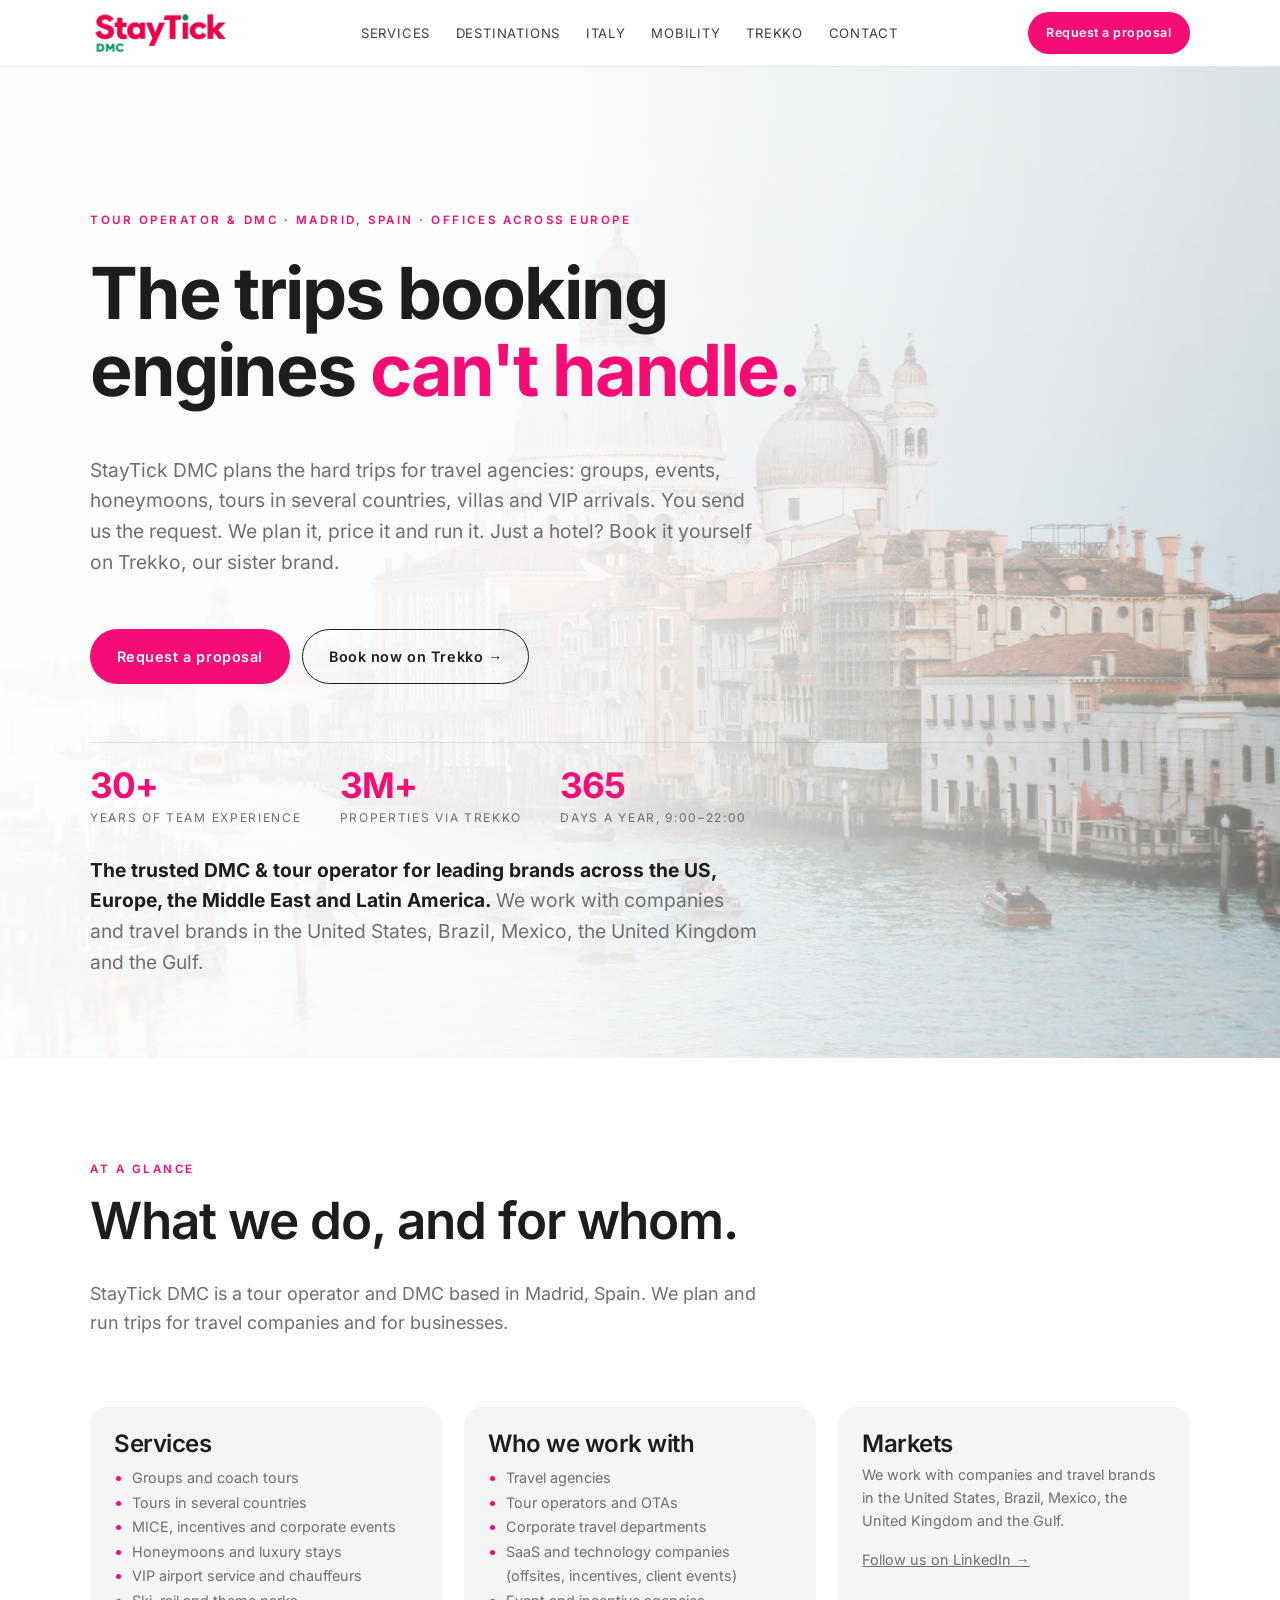
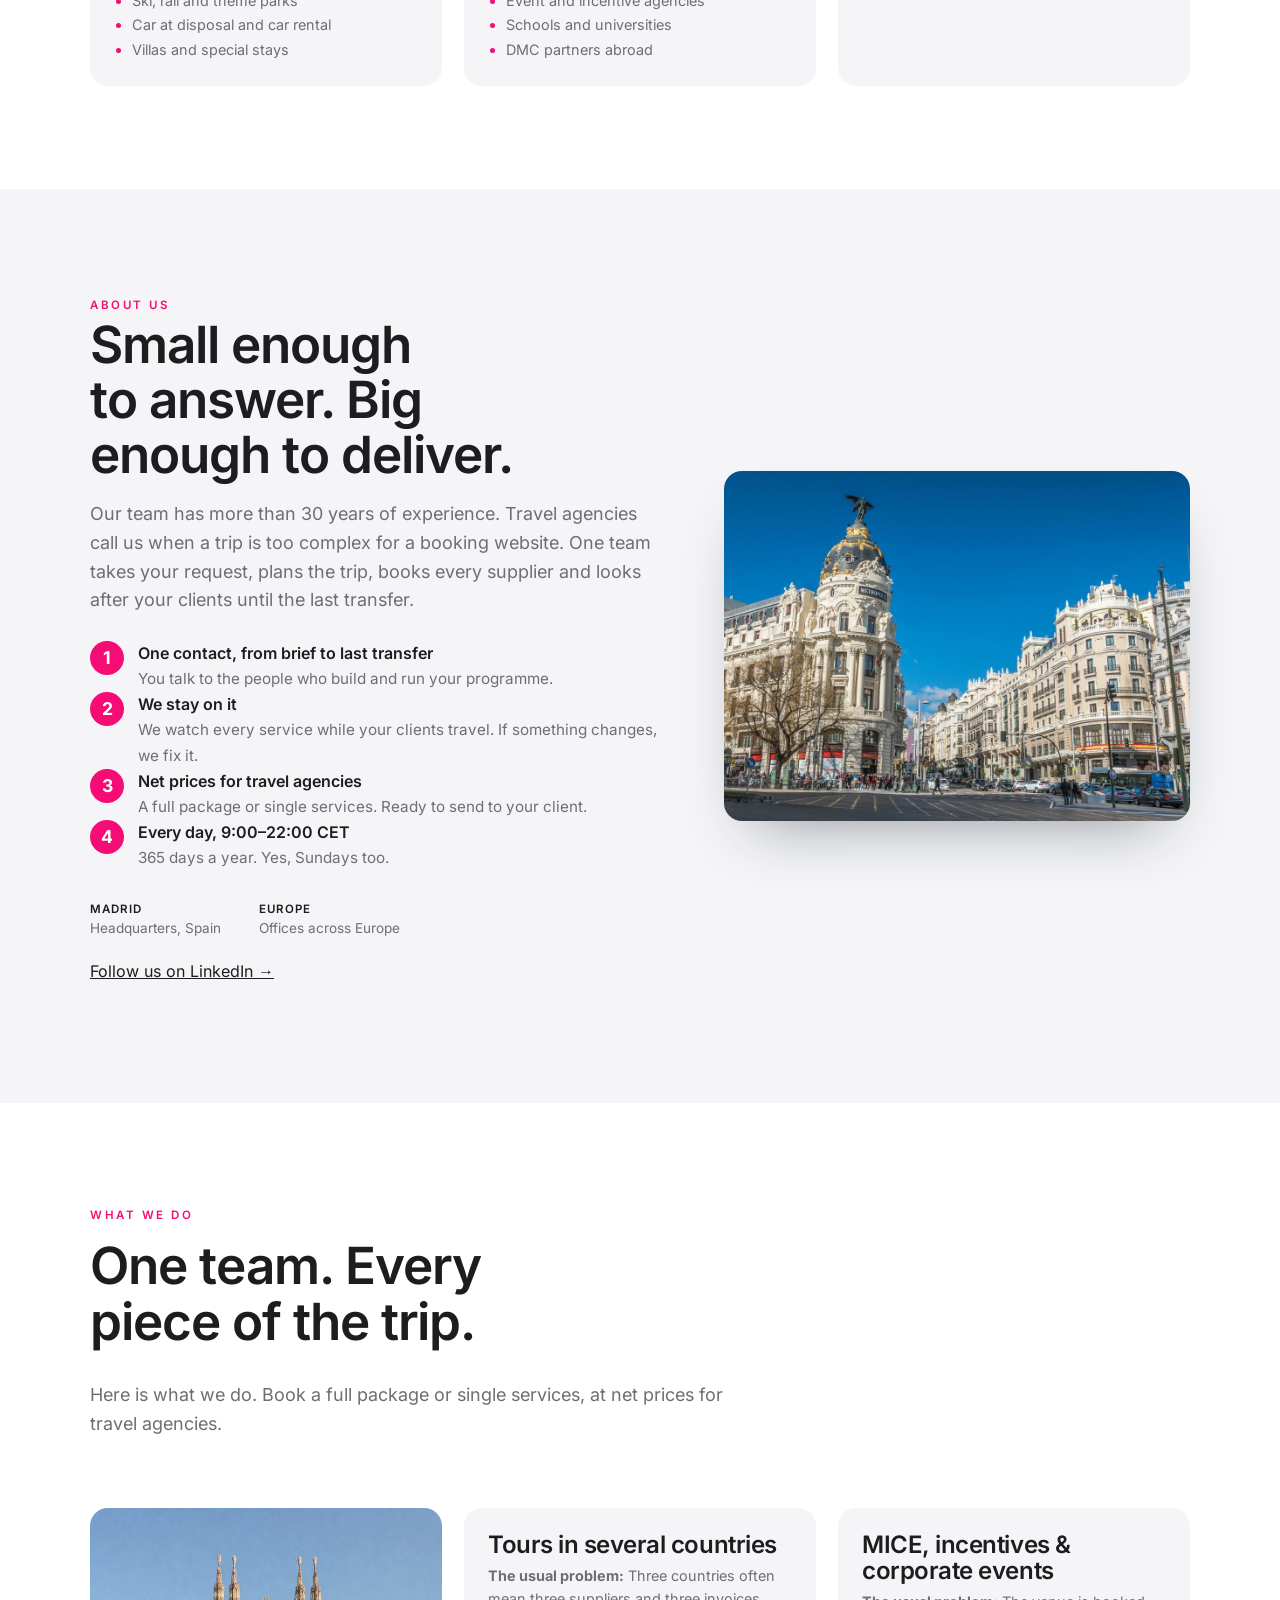
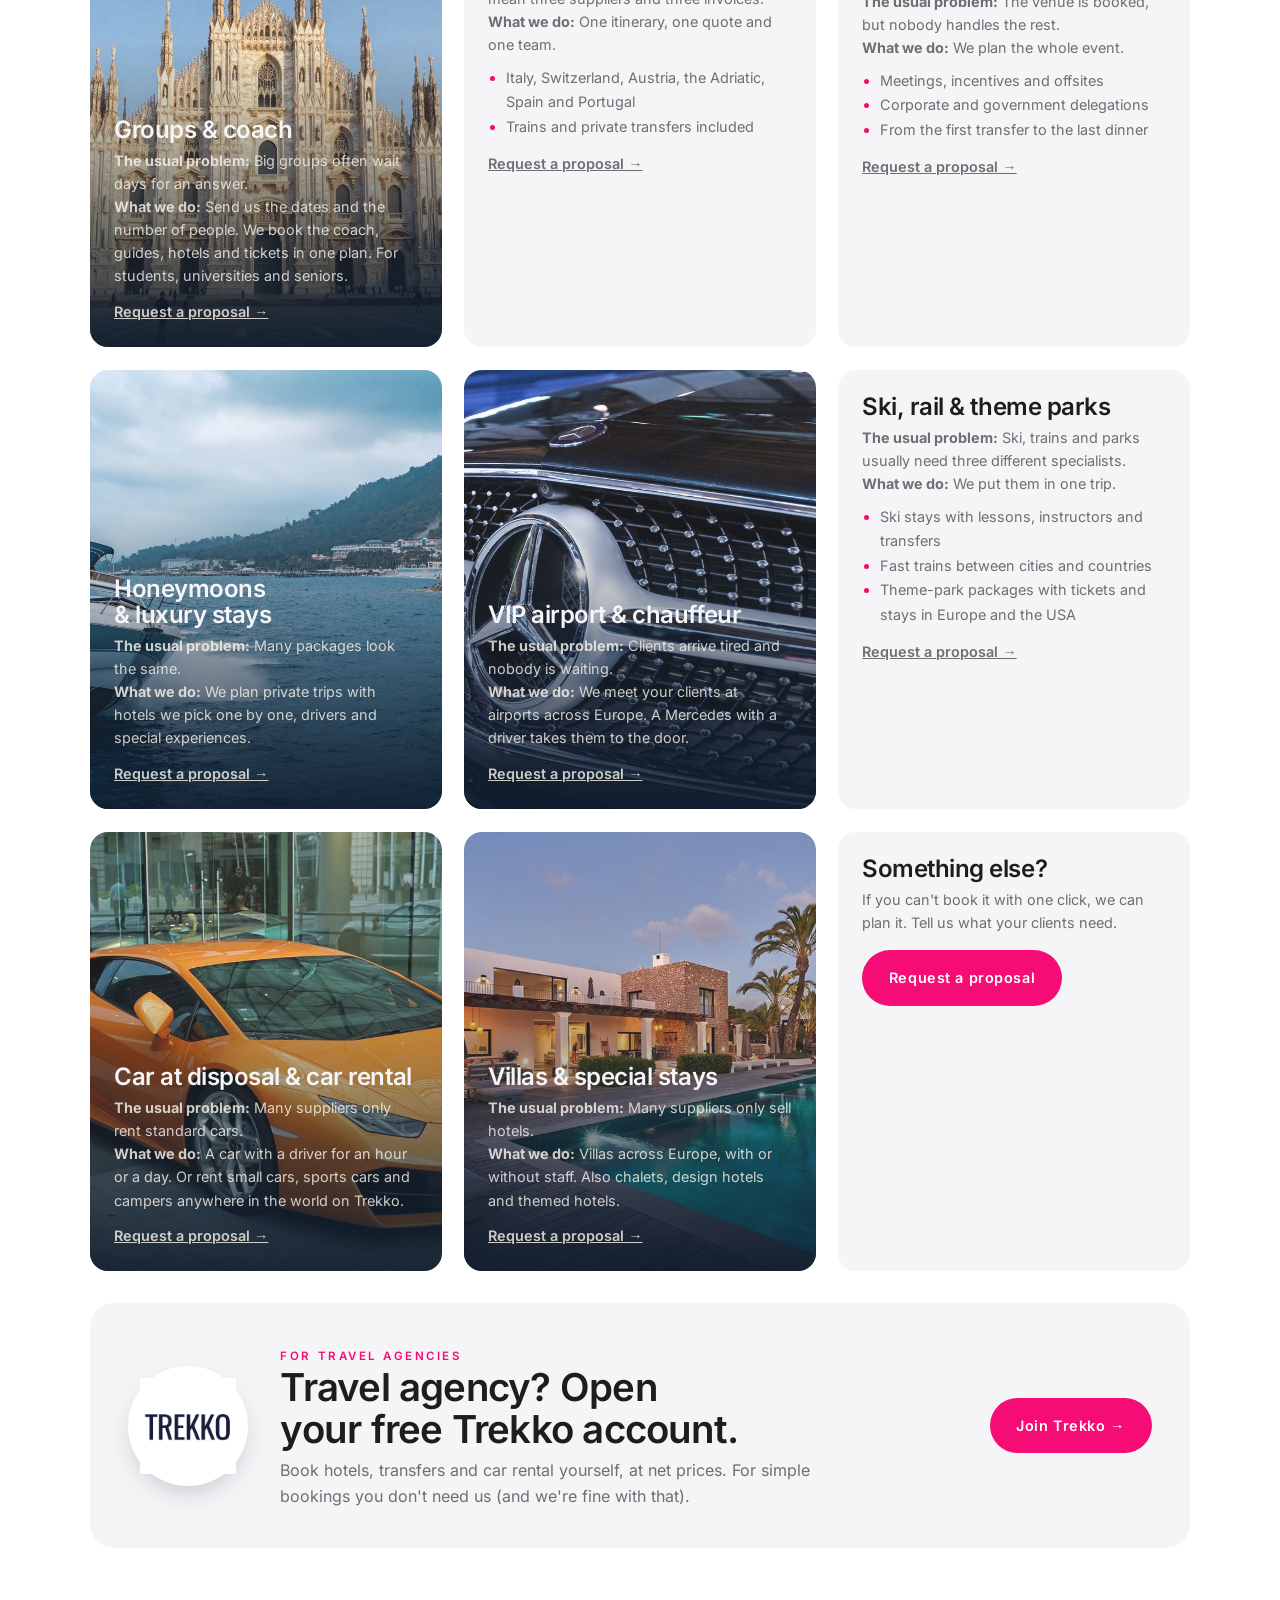
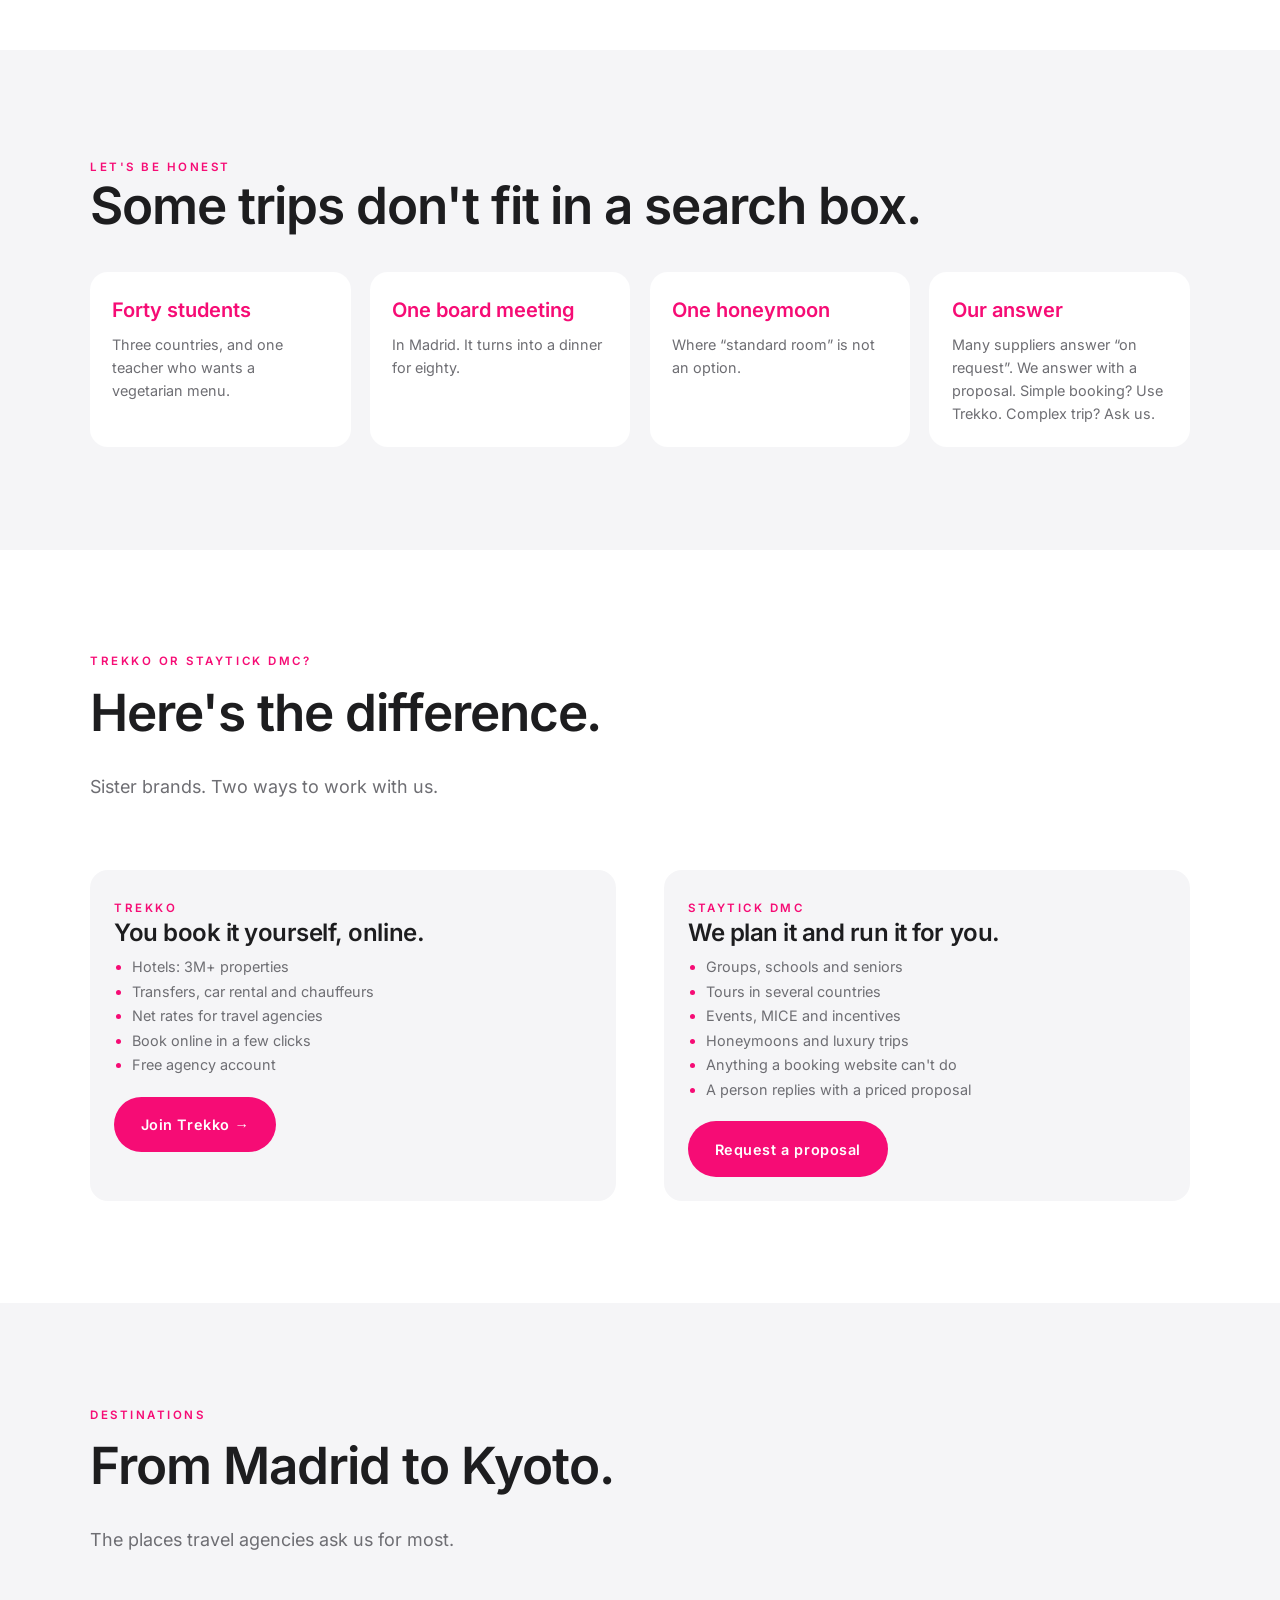
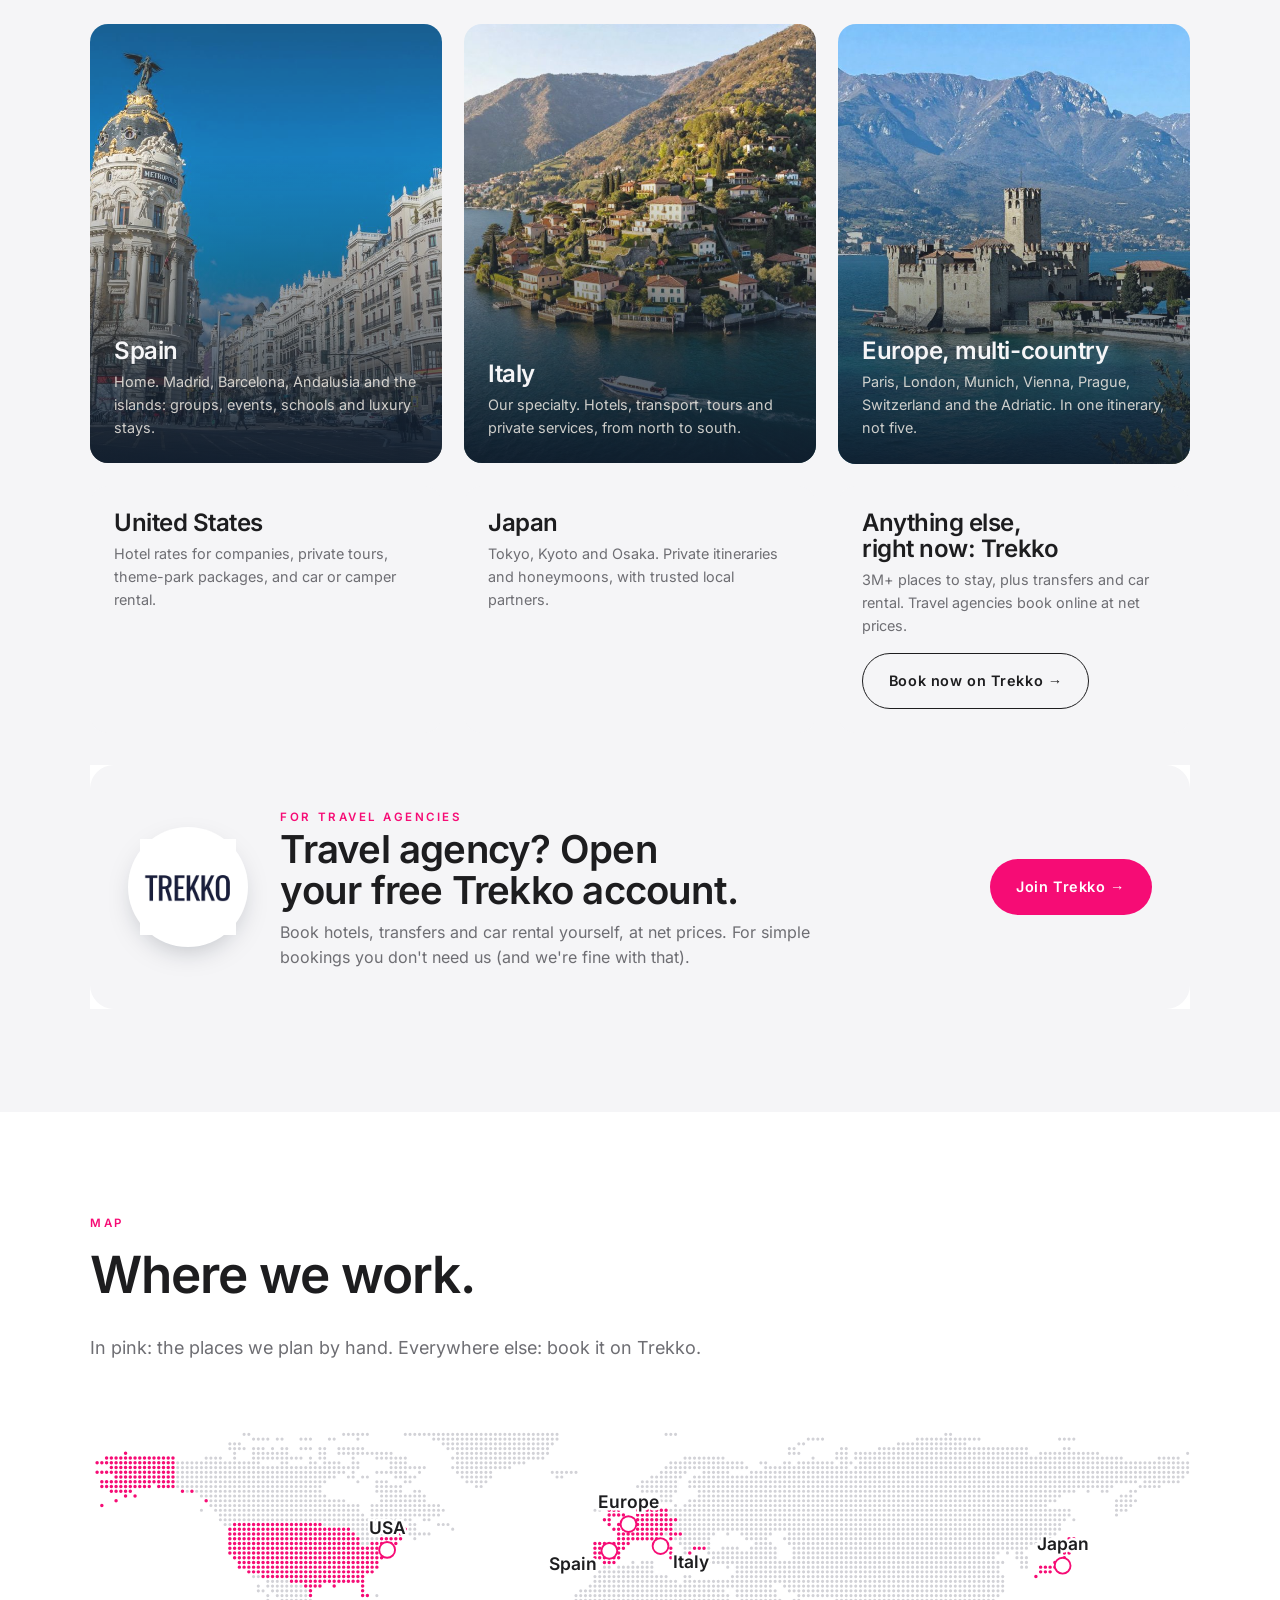
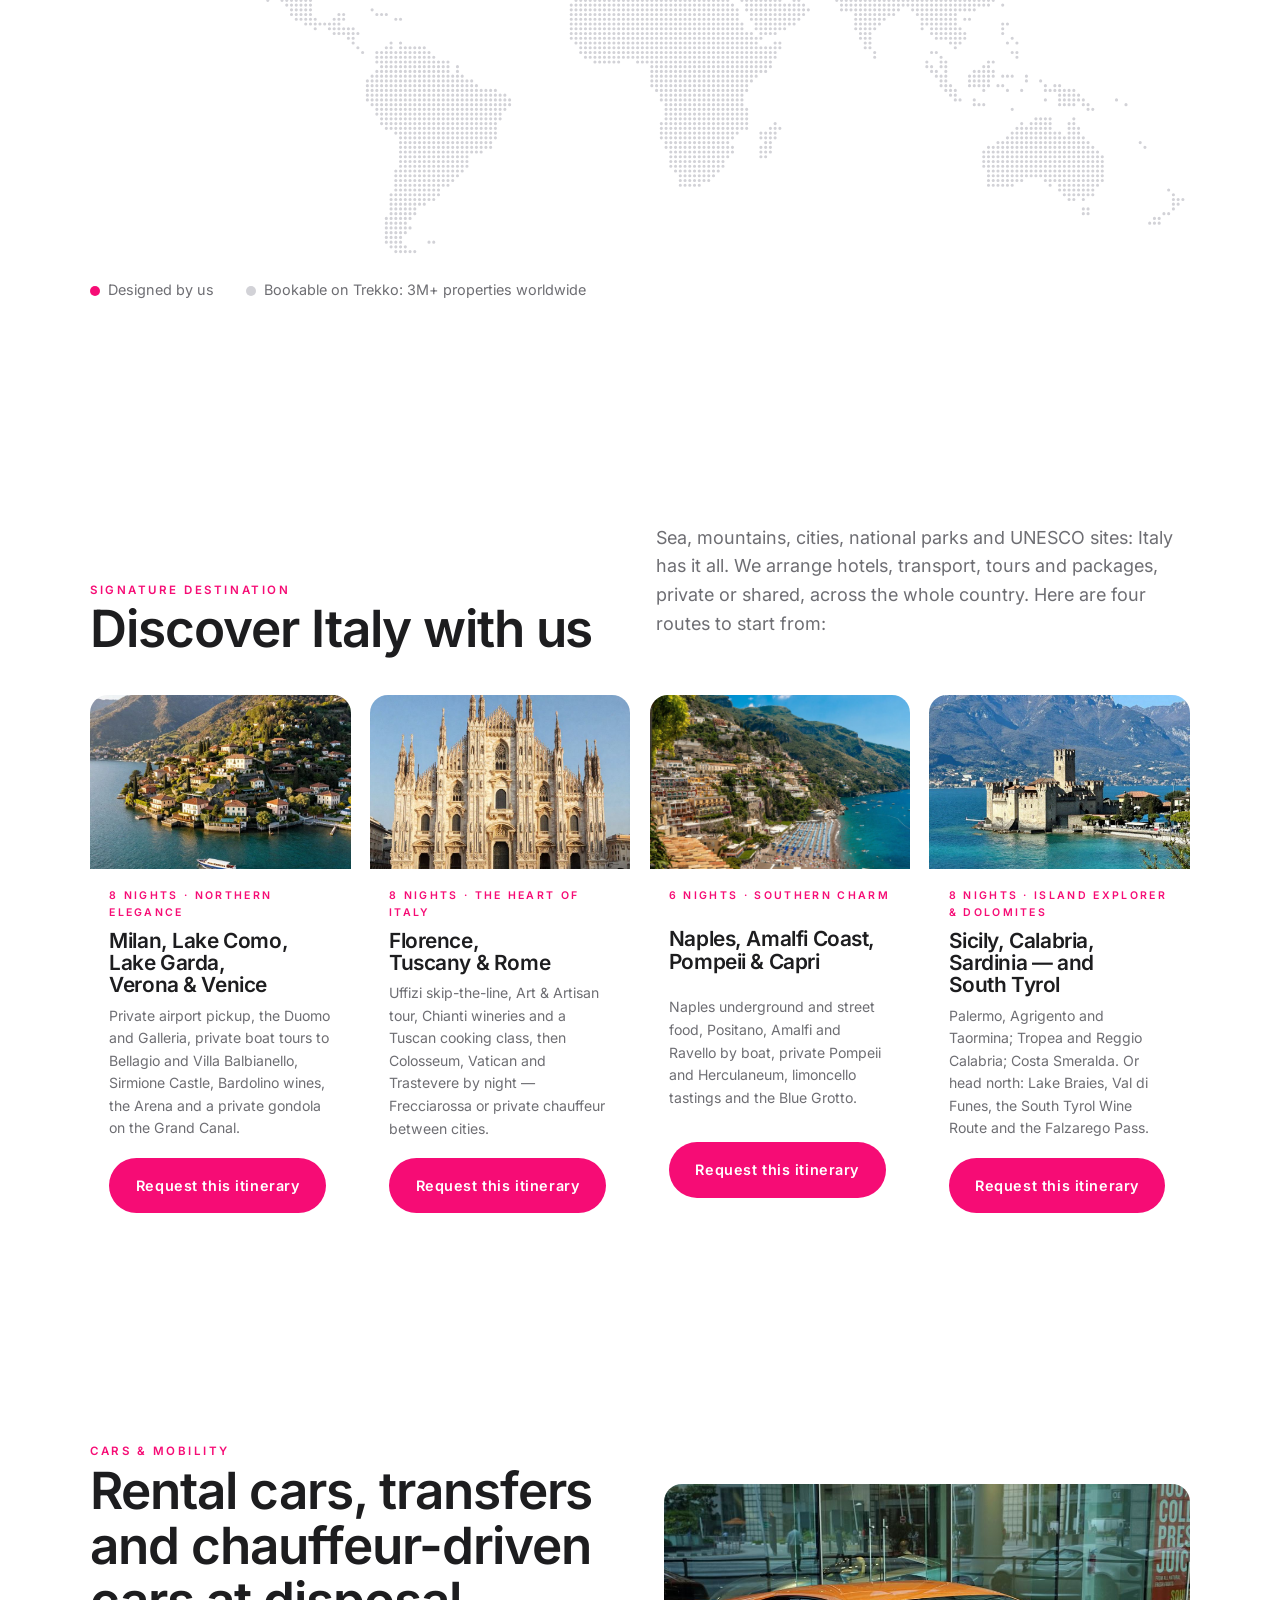
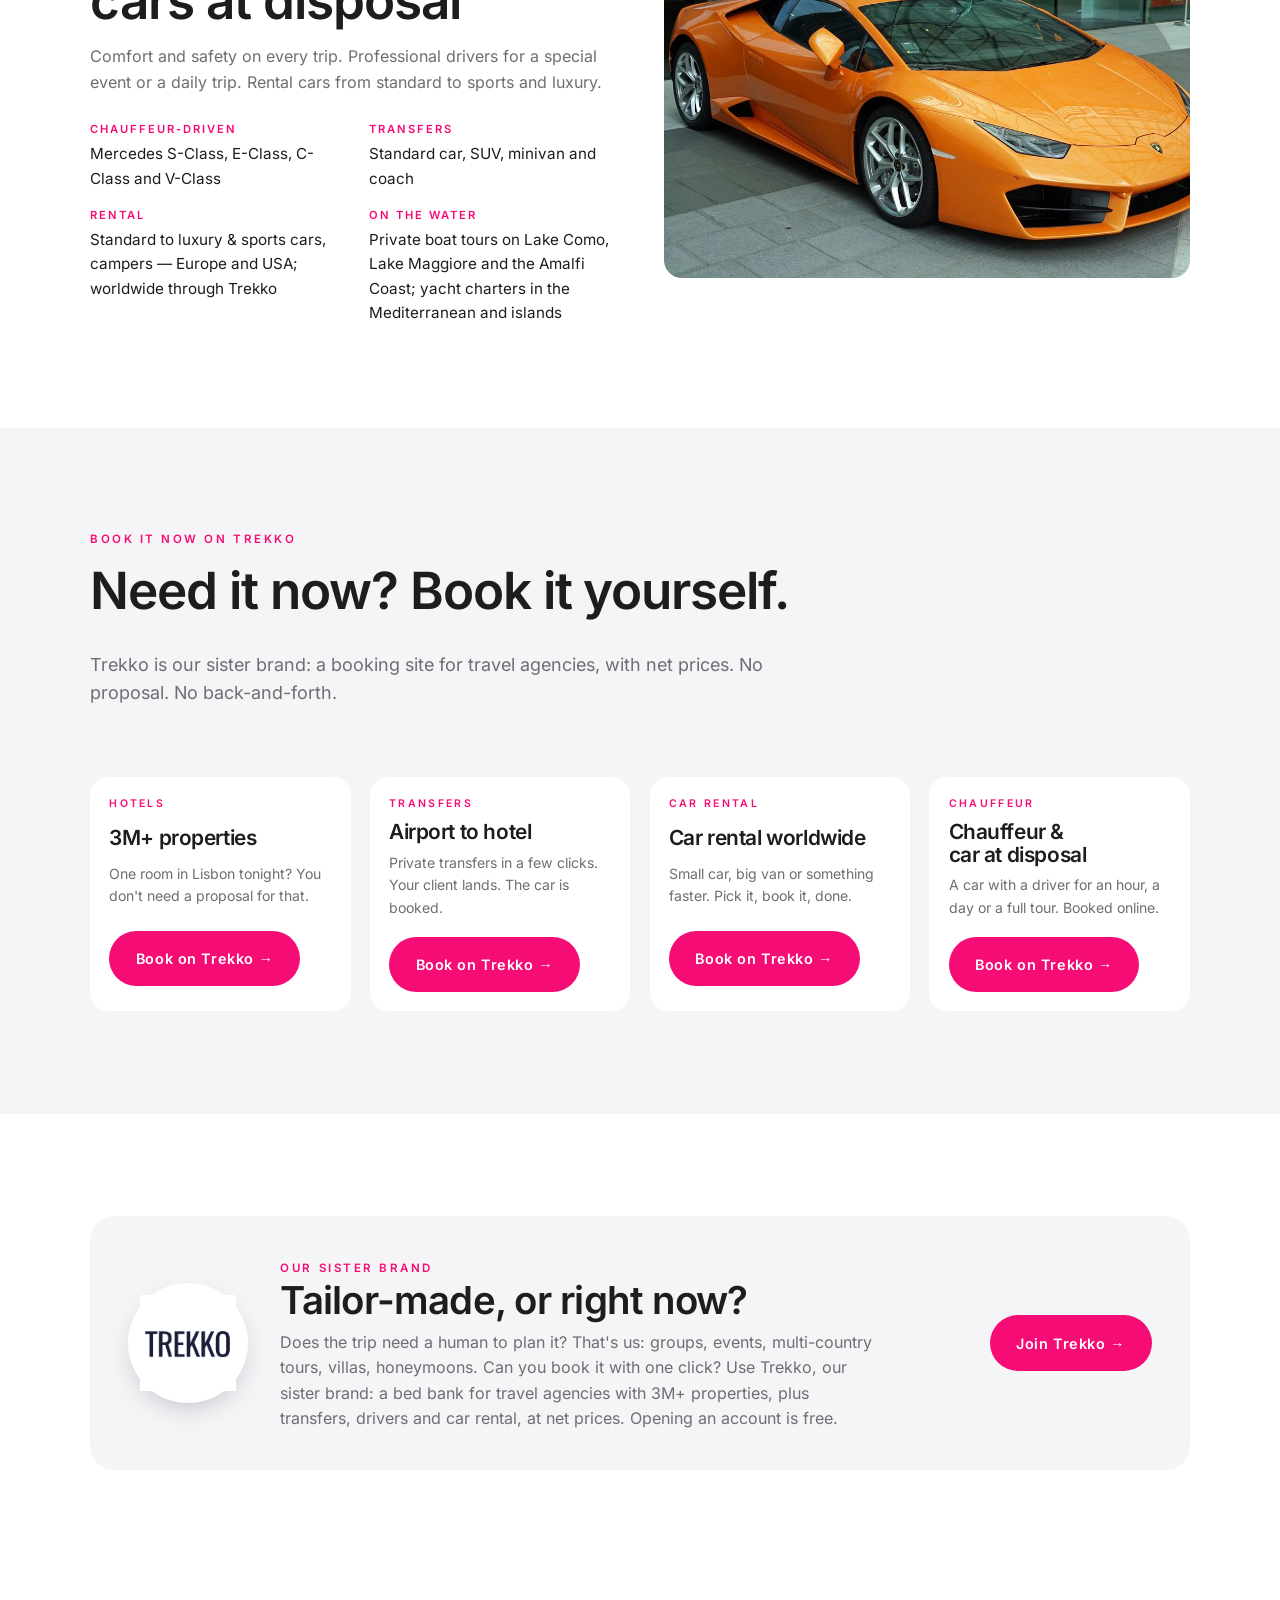
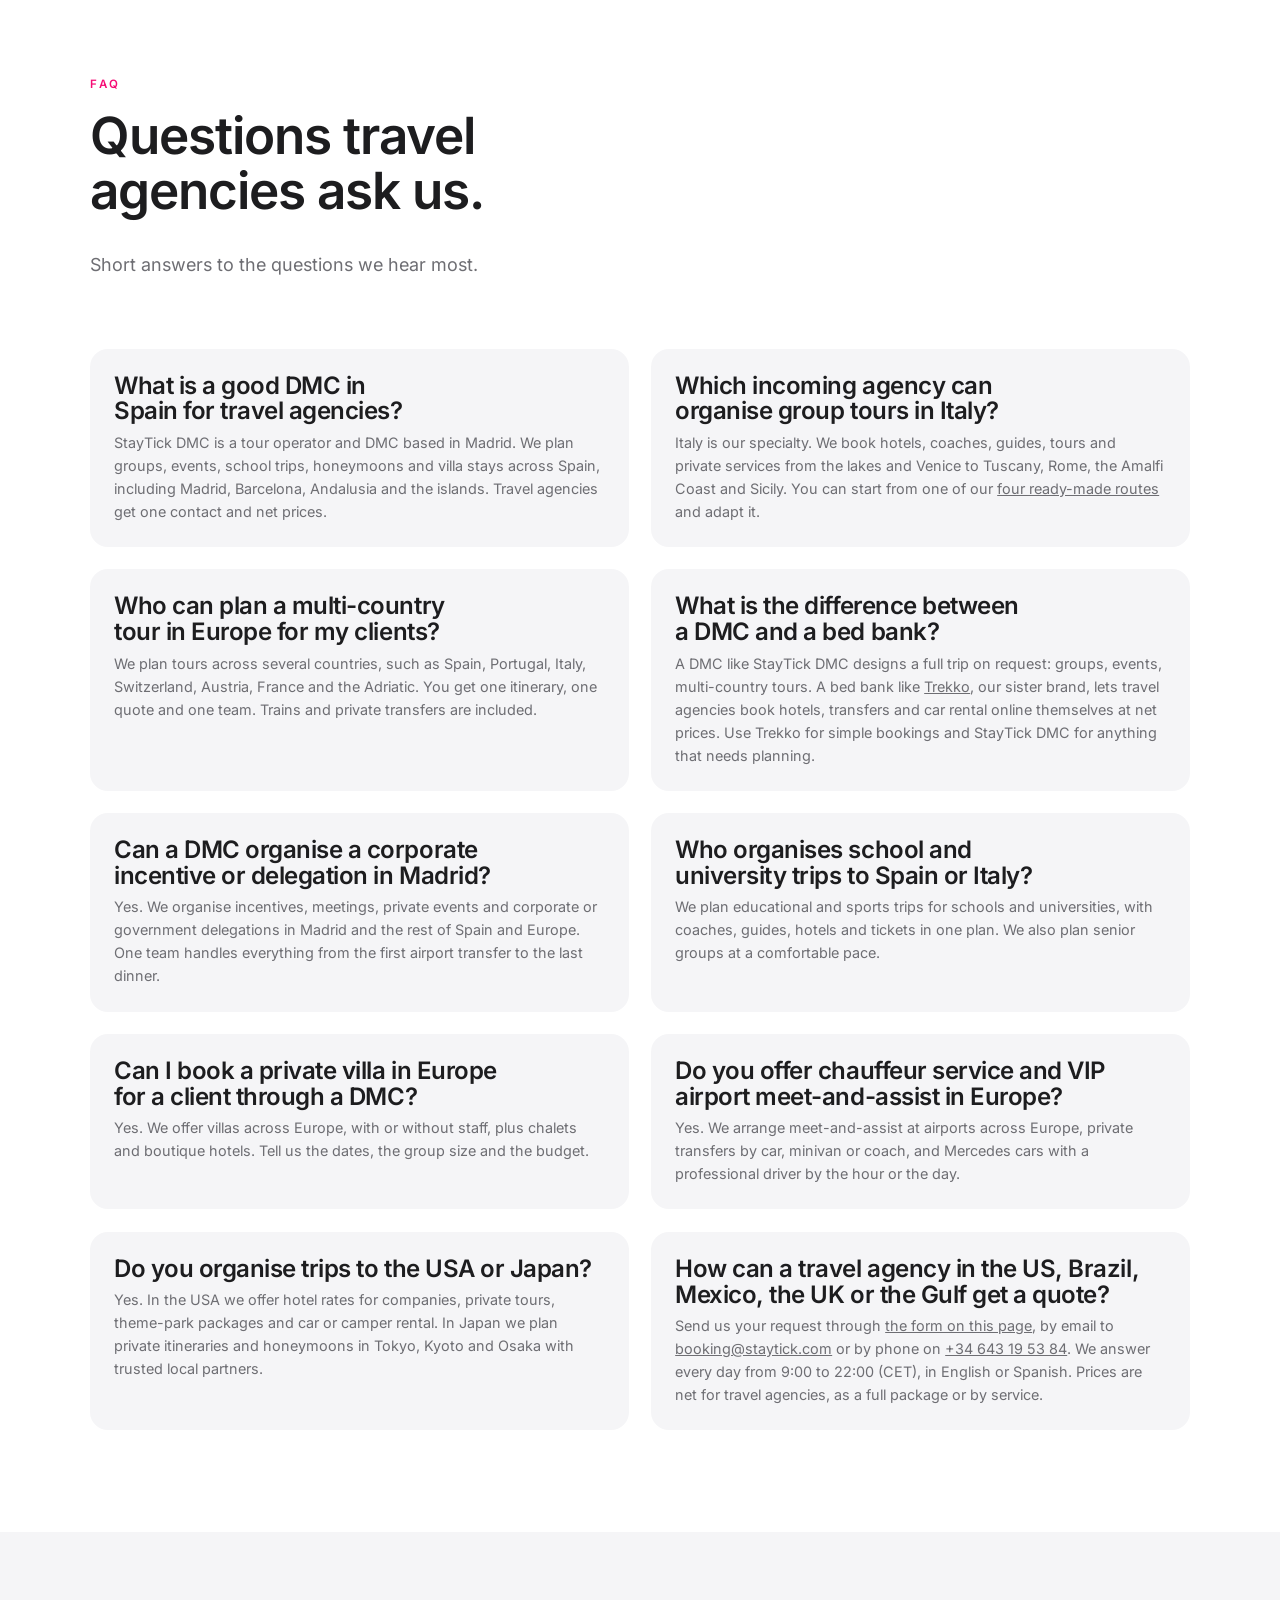
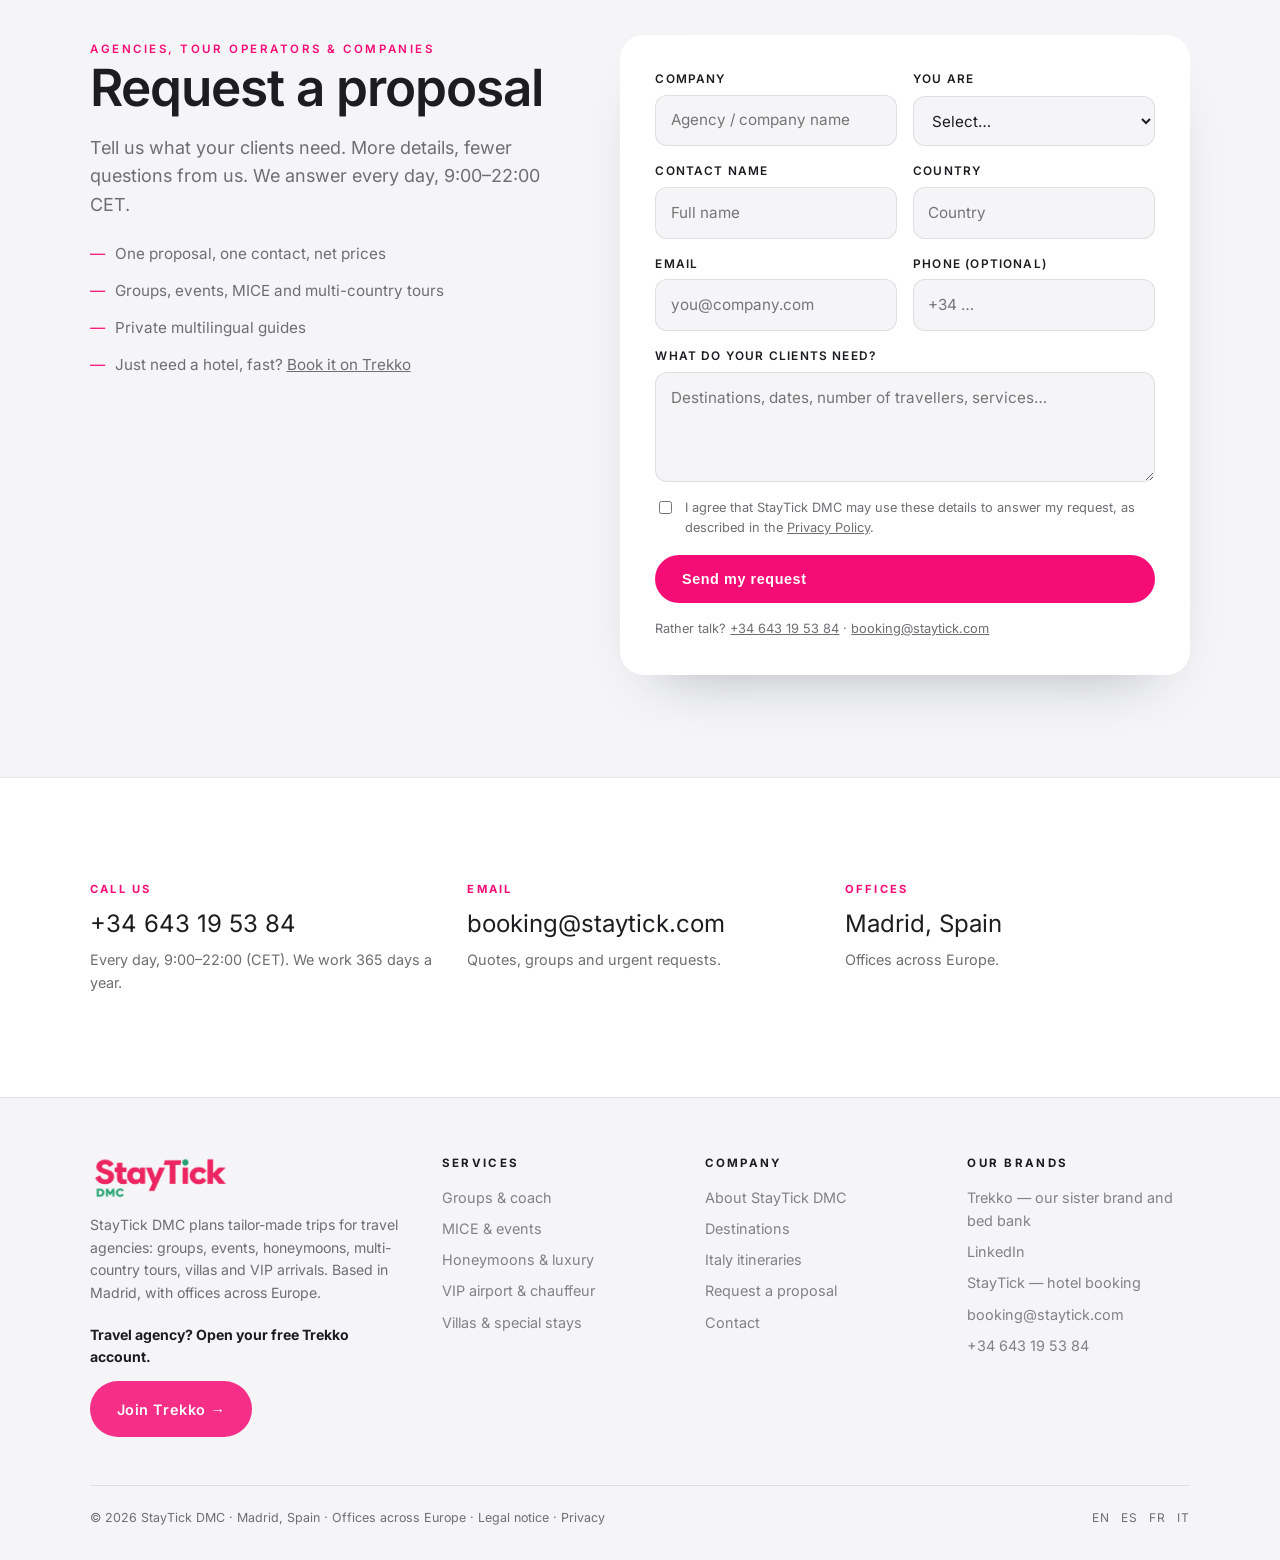
==== commit 6c6e549c: "content(en): gate v3 cmo - sister brands (no 'same company family'), Italia sin 'we operate', B1 Co-" ====
--- a/index.html
+++ b/index.html
@@ -143,7 +143,7 @@
     <div class="sec-head">
       <span class="eyebrow">Trekko or StayTick DMC?</span>
       <h2>Here&#39;s the difference.</h2>
-      <p class="lead">Same company family. Two ways to work with us.</p>
+      <p class="lead">Sister brands. Two ways to work with us.</p>
     </div>
     <div class="grid" style="align-items:stretch">
       <article class="svc text"><div><span class="eyebrow">Trekko</span><h3>You book it yourself, online.</h3><ul><li>Hotels: 3M+ properties</li><li>Transfers, car rental and chauffeurs</li><li>Net rates for travel agencies</li><li>Book online in a few clicks</li><li>Free agency account</li></ul><p style="margin-top:1.2rem"><a class="btn btn-gold" href="https://trekko.co/signup?from=en&amp;utm_source=dmc&amp;utm_medium=web&amp;utm_campaign=difference" rel="noopener">Join Trekko →</a></p></div></article>
@@ -190,7 +190,7 @@
         <span class="eyebrow">Signature destination</span>
         <h2>Discover Italy with us</h2>
       </div>
-      <p class="lead">Sea, mountains, cities, national parks and UNESCO sites: in Italy every destination is a unique experience. We operate hotels, transportation, tours, packages, private and shared services across the whole country. Four tailor-made routes to start from:</p>
+      <p class="lead">Sea, mountains, cities, national parks and UNESCO sites: Italy has it all. We arrange hotels, transport, tours and packages, private or shared, across the whole country. Here are four routes to start from:</p>
     </div>
     <div class="routes">
       <article class="route"><img src="/img/como.jpg" alt="Village on the shore of Lake Como" loading="lazy"><div><span class="eyebrow">8 nights · Northern Elegance</span><h3>Milan, Lake Como, Lake Garda, Verona &amp; Venice</h3><p>Private airport pickup, the Duomo and Galleria, private boat tours to Bellagio and Villa Balbianello, Sirmione Castle, Bardolino wines, the Arena and a private gondola on the Grand Canal.</p><p style="margin-top:.6rem"><a class="btn btn-gold" href="?itinerary=northern-elegance#partner" data-slug="northern-elegance" data-prefill="8 nights · Northern Elegance — Milan, Lake Como, Lake Garda, Verona &amp; Venice">Request this itinerary</a></p></div></article>
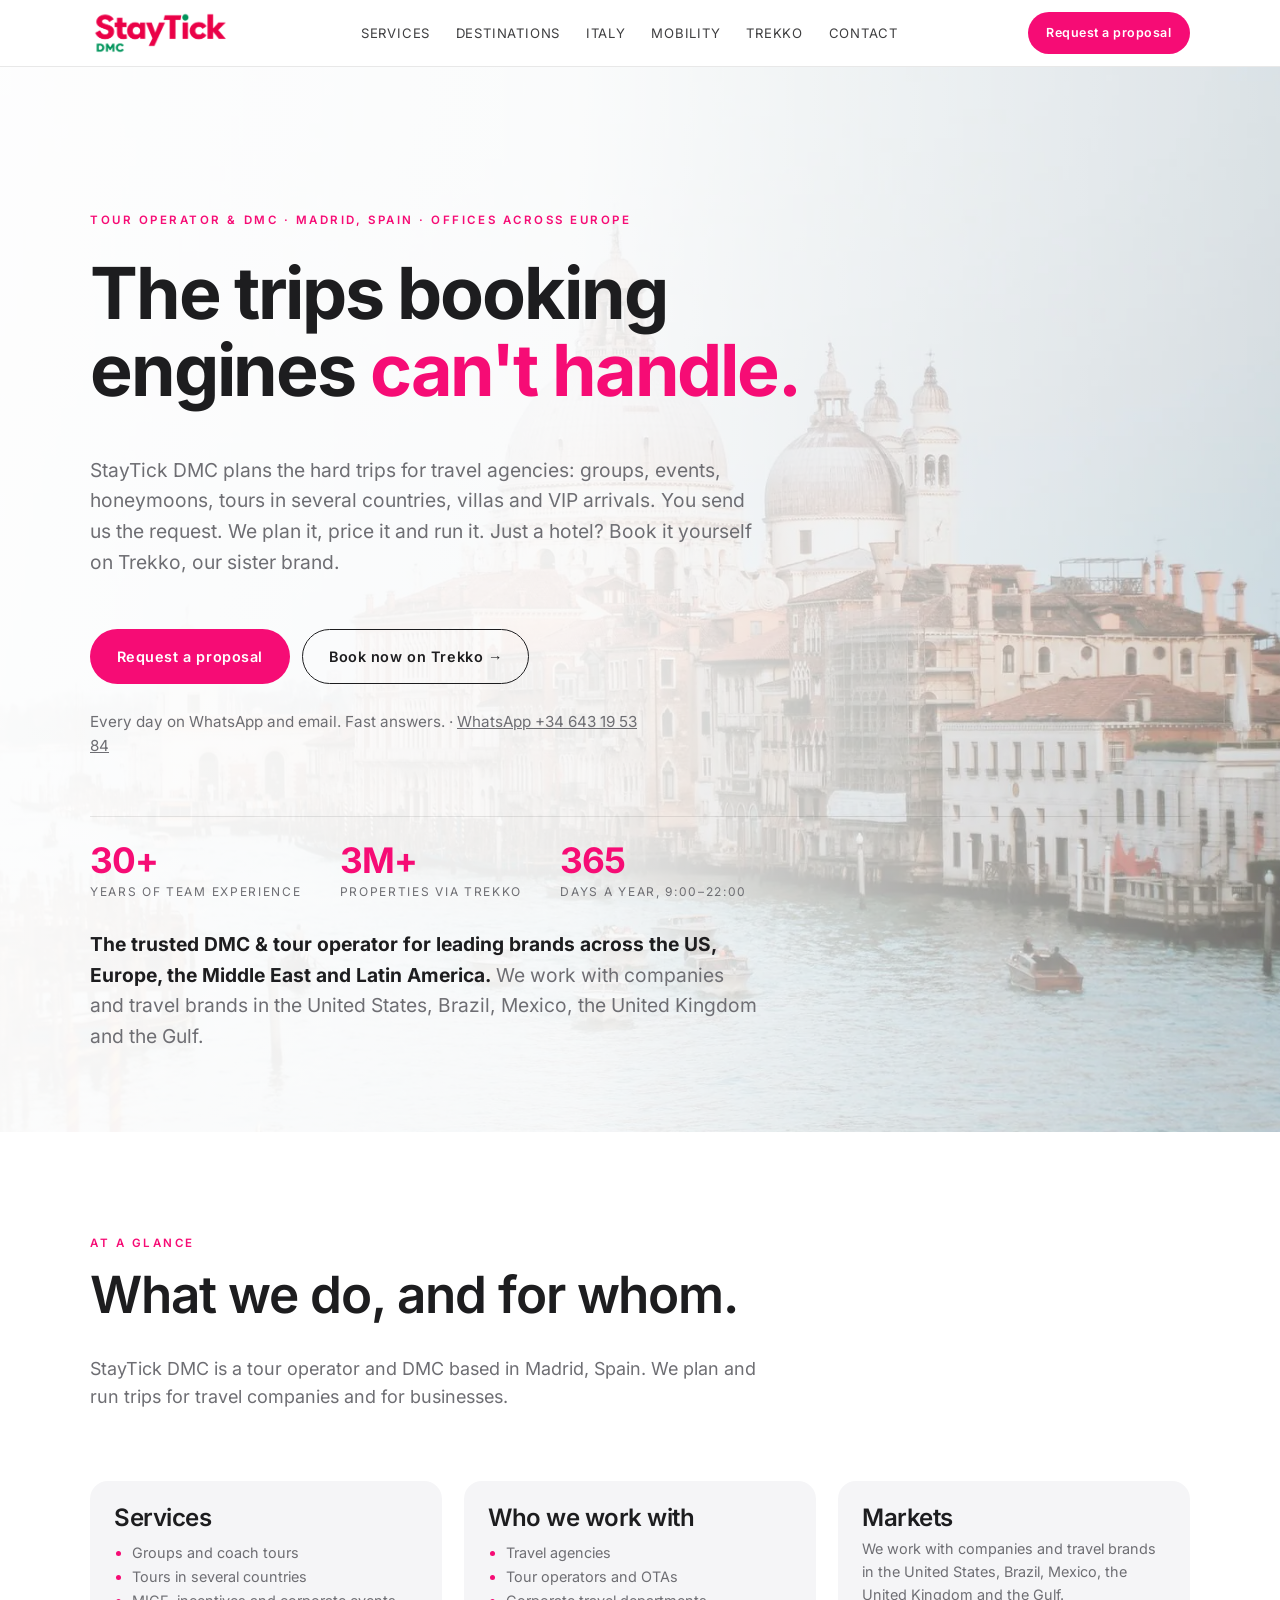
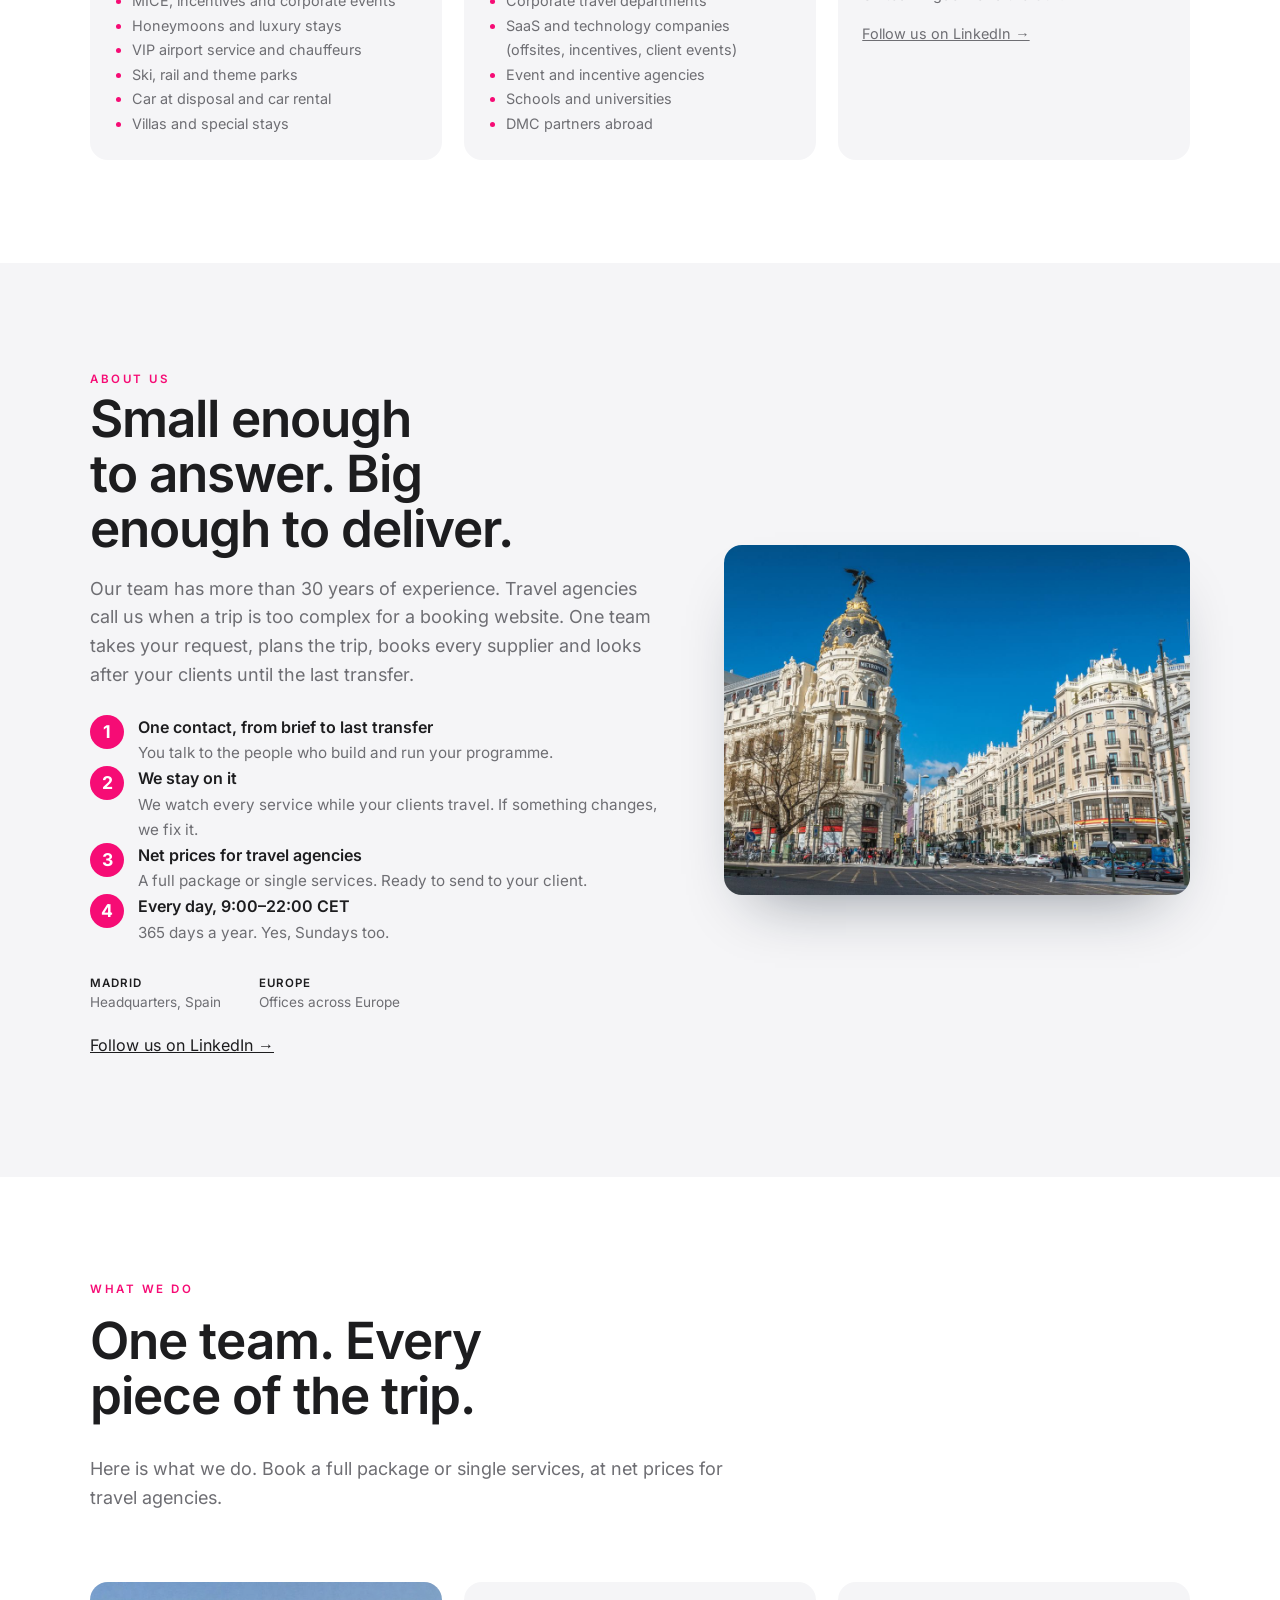
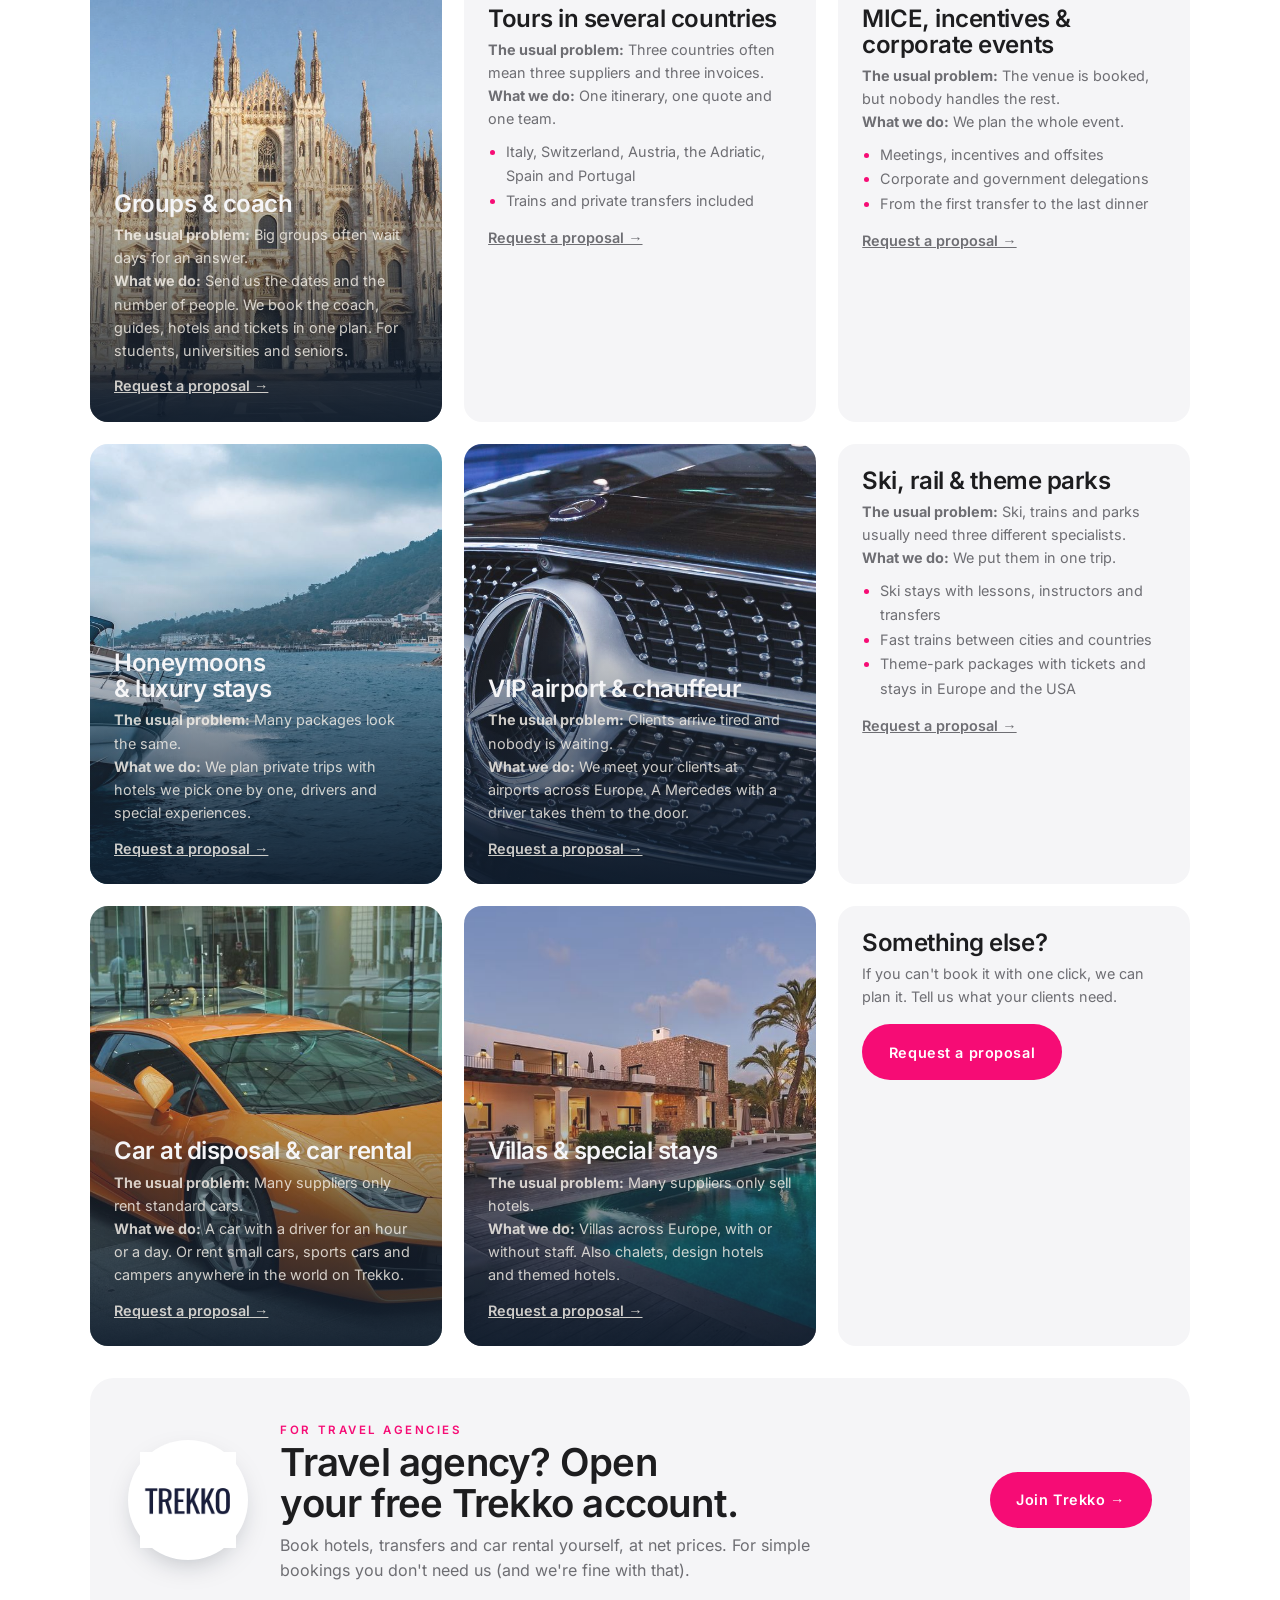
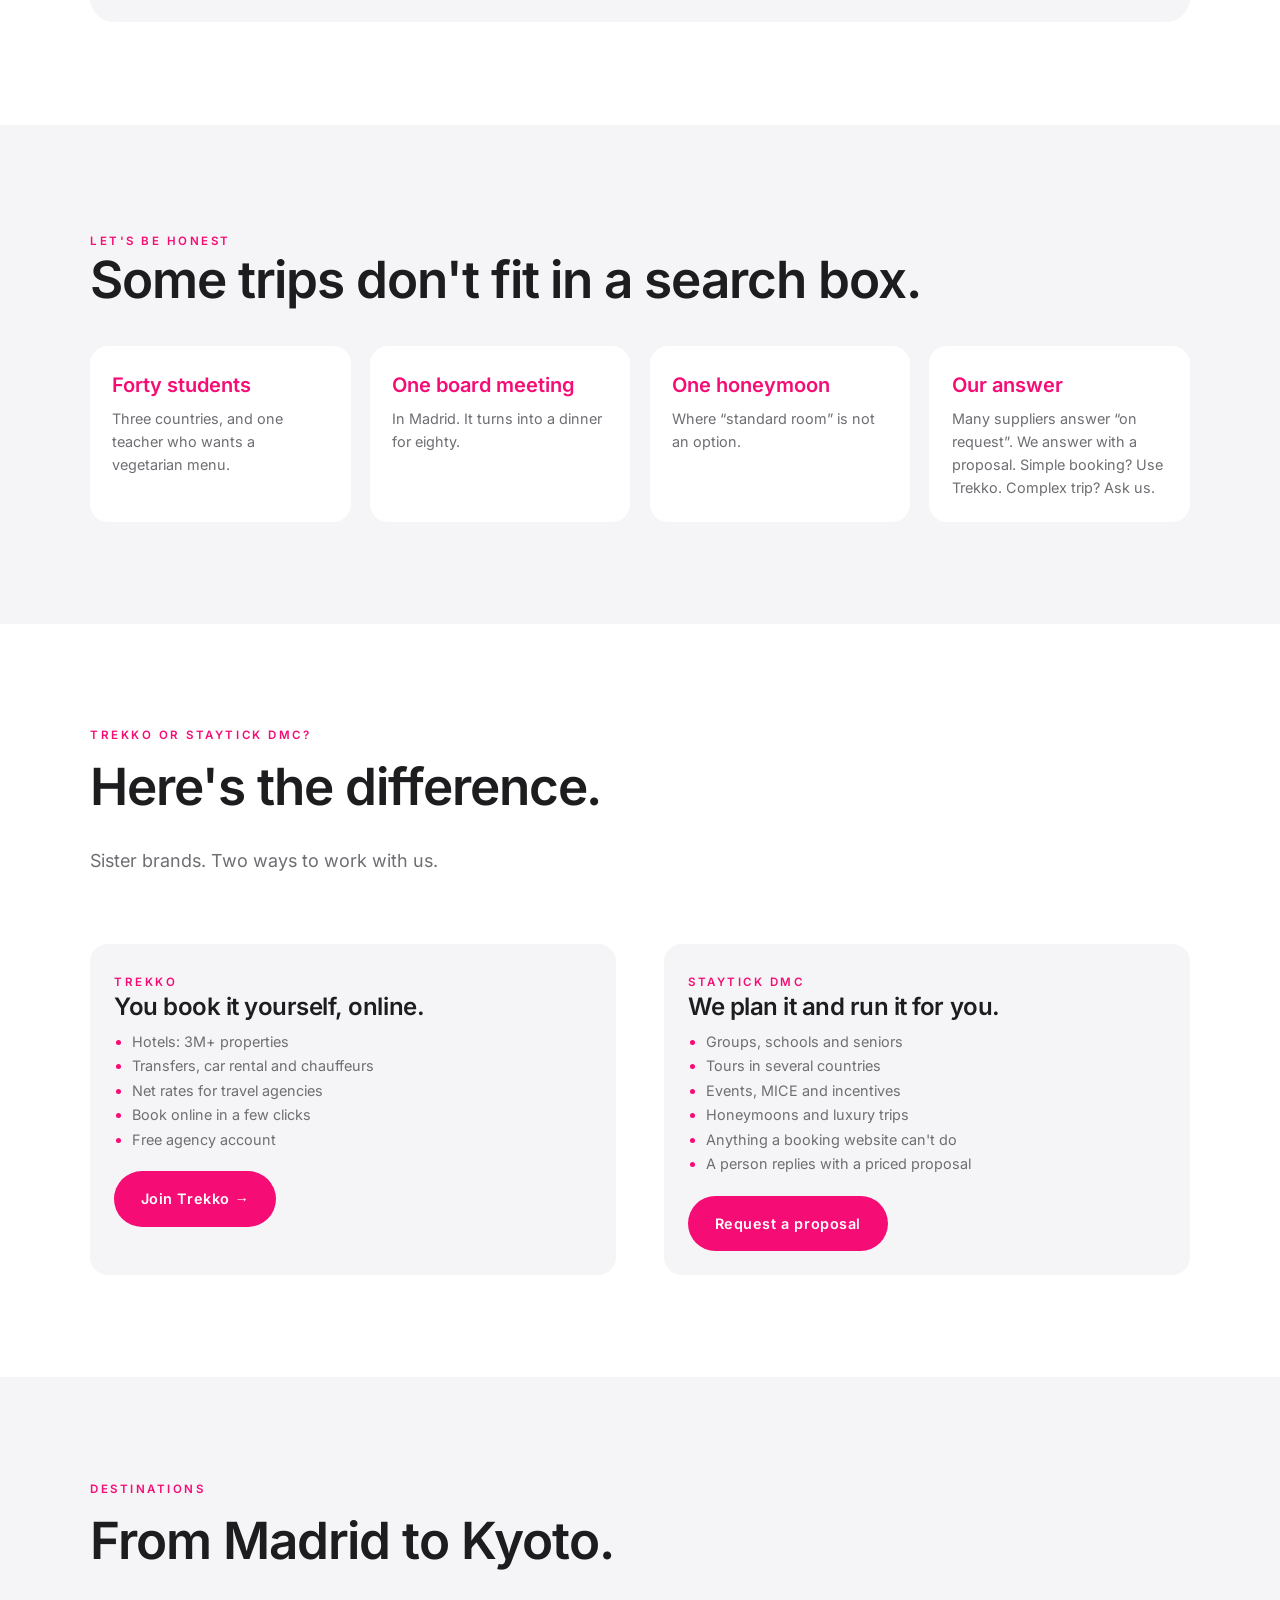
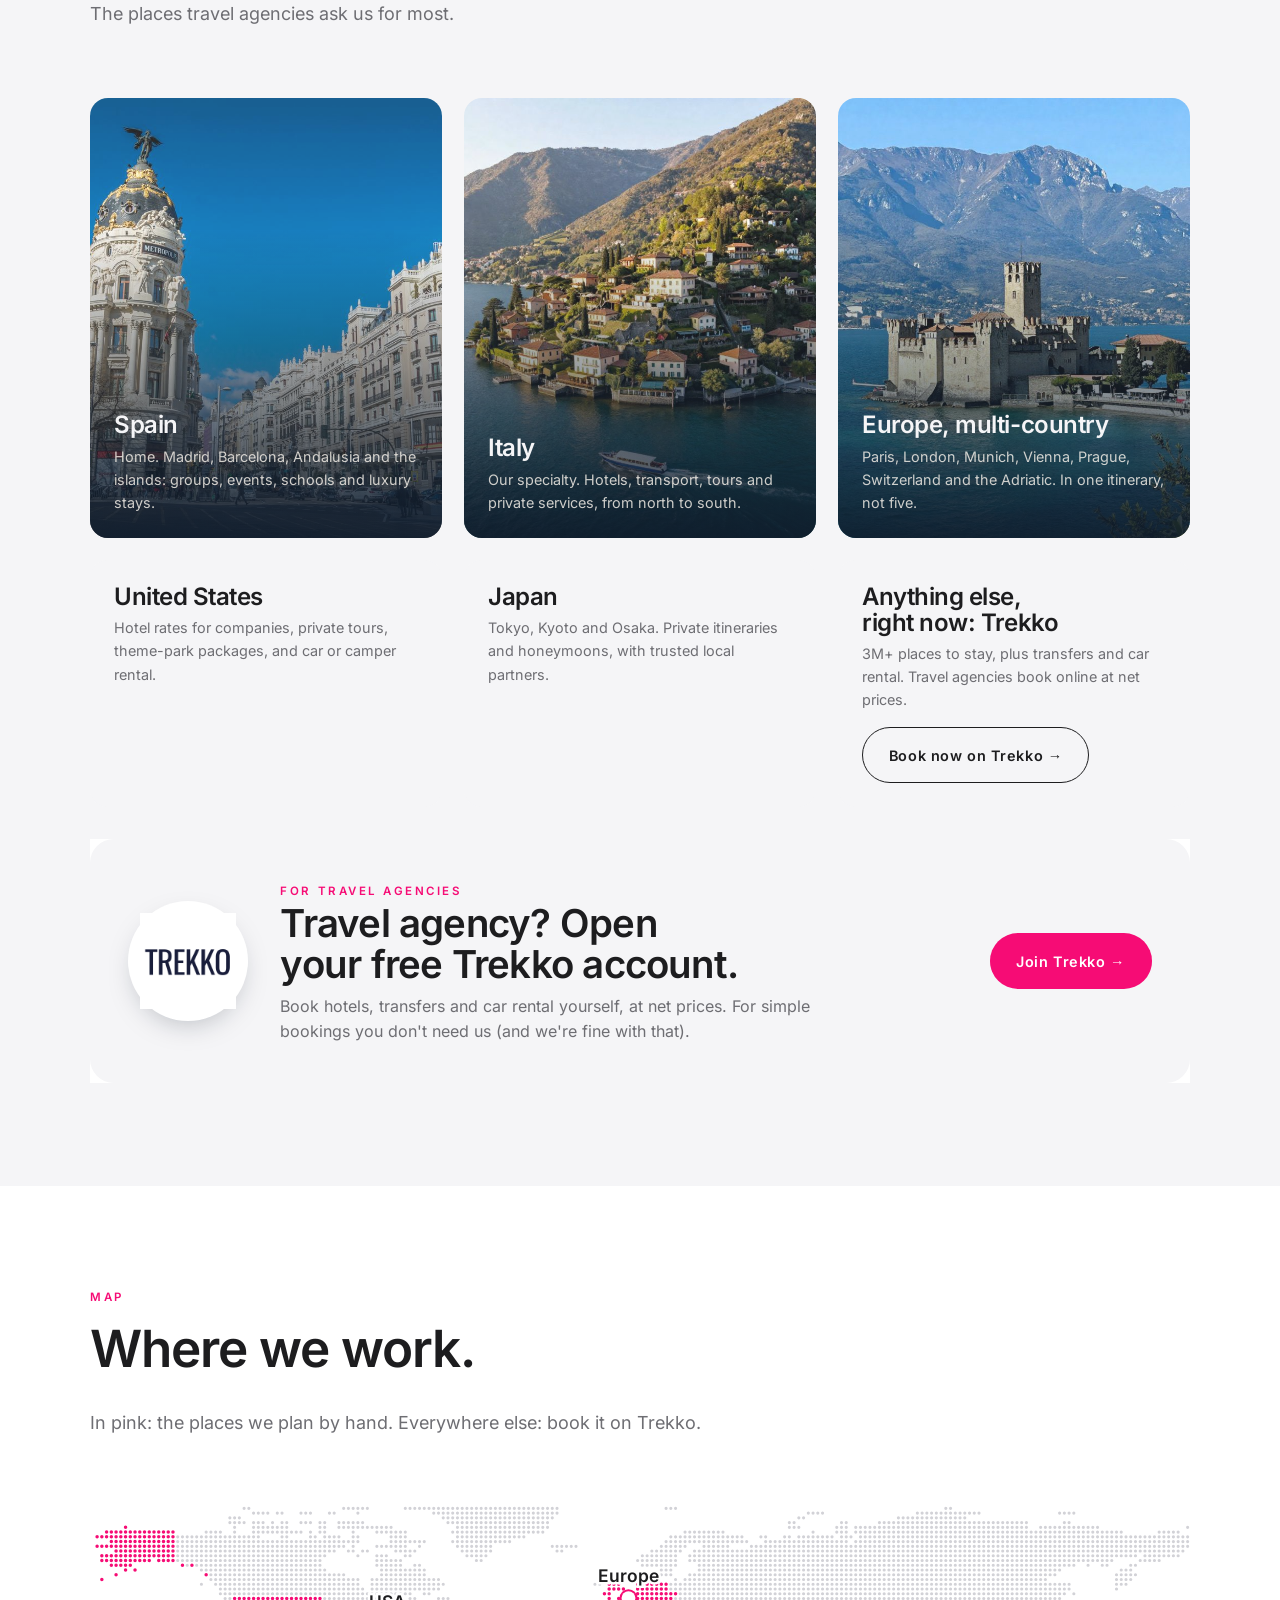
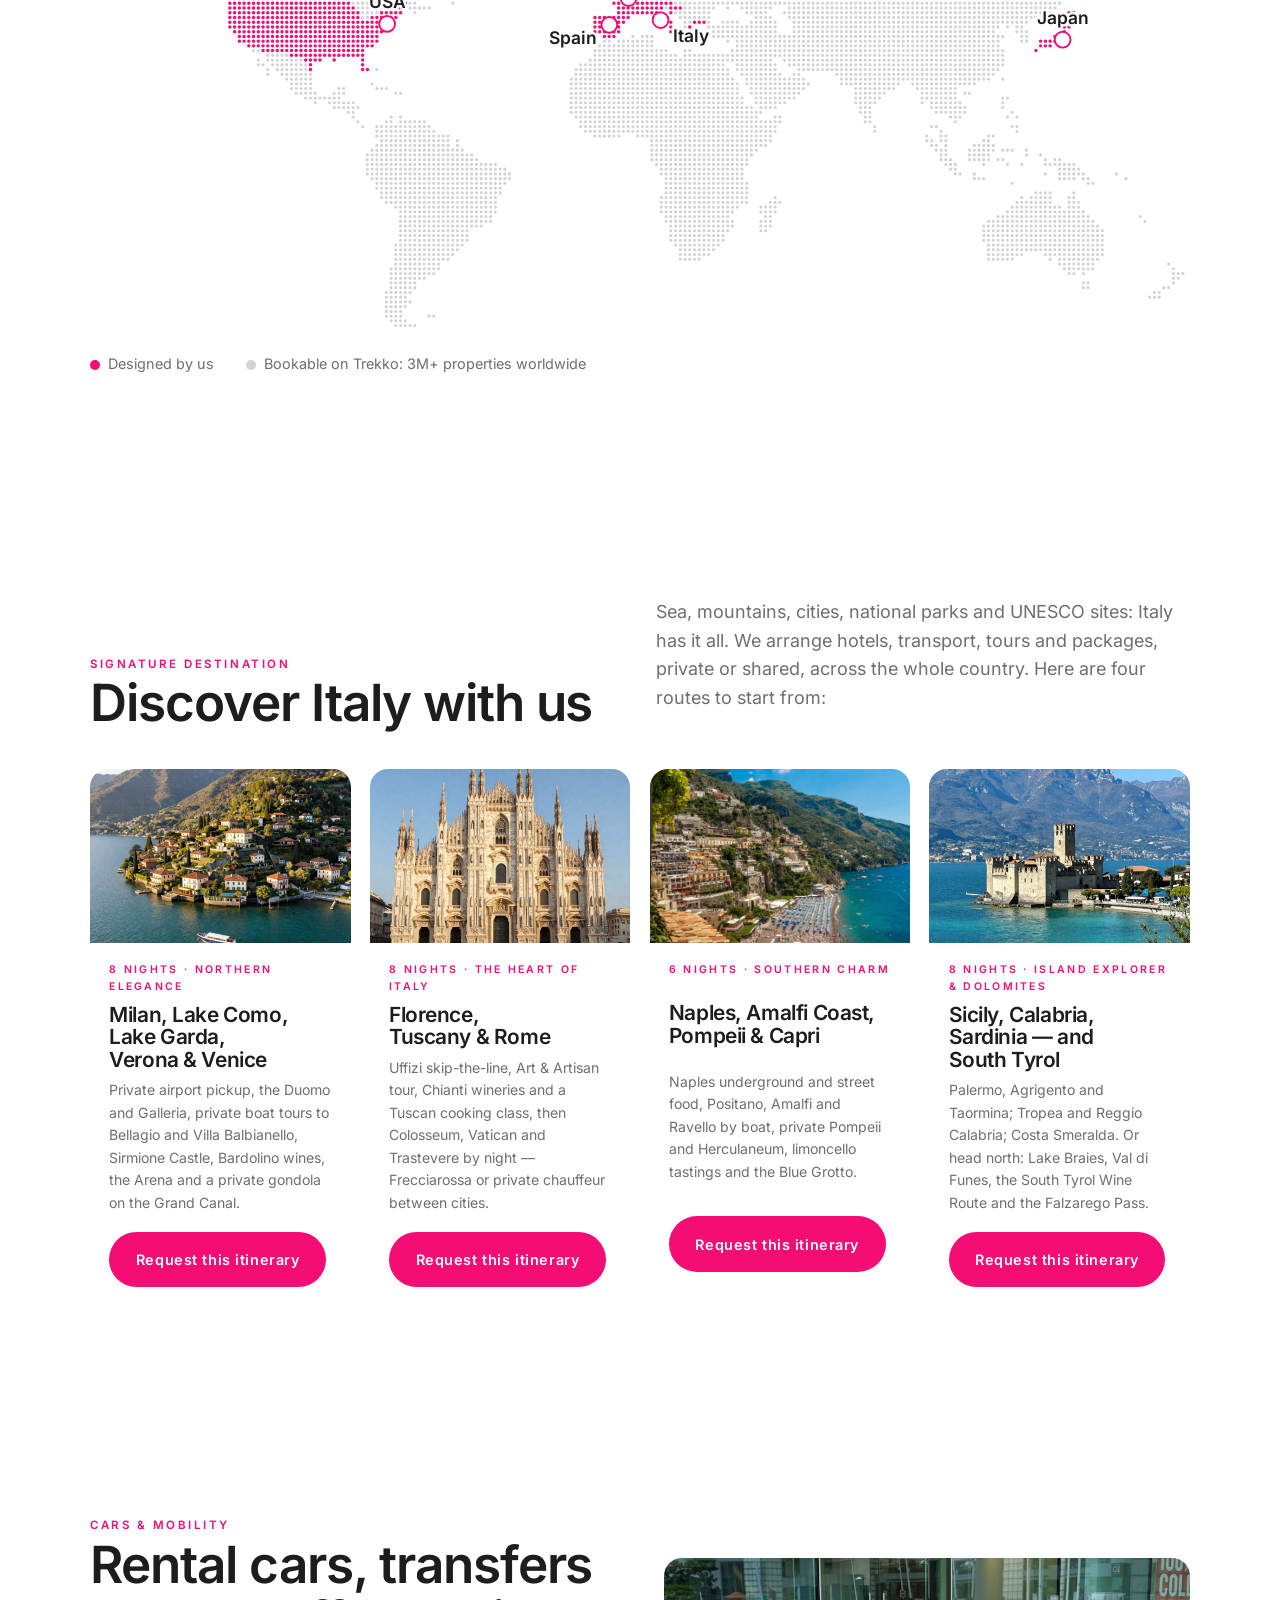
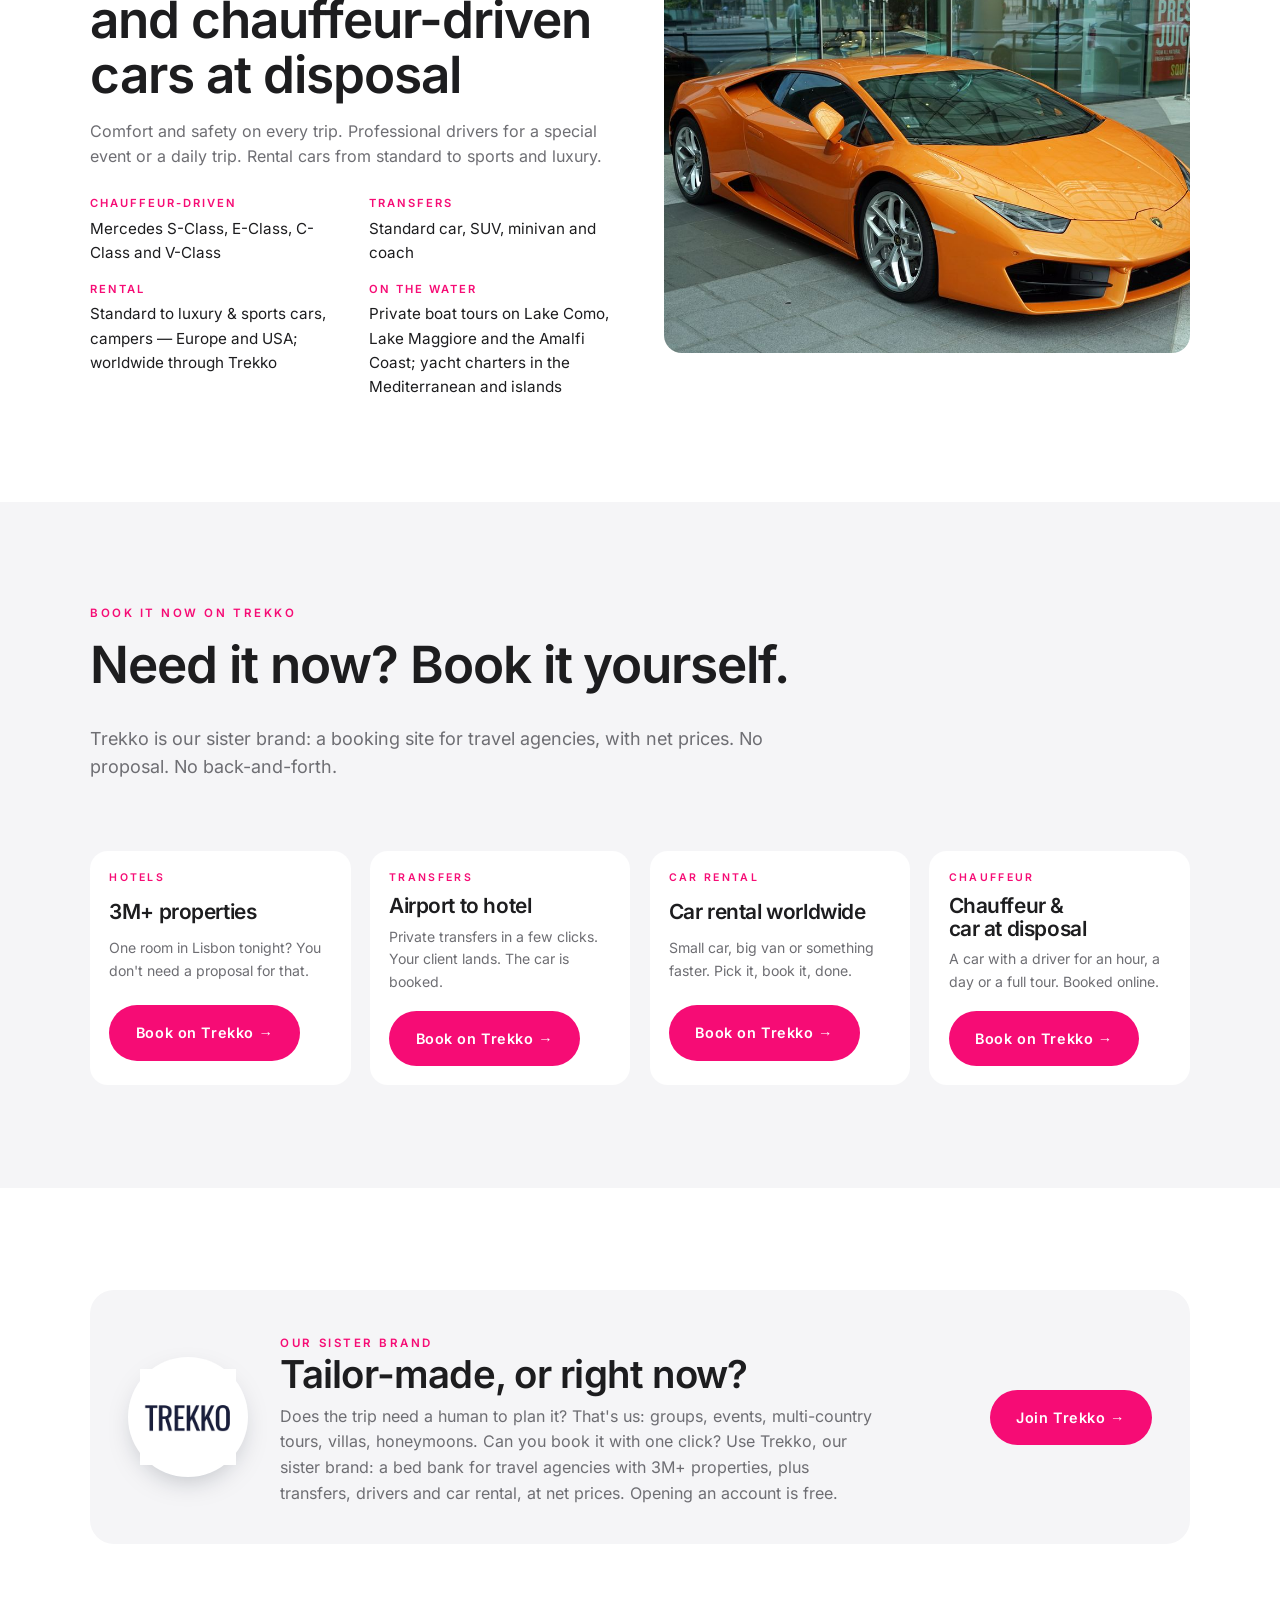
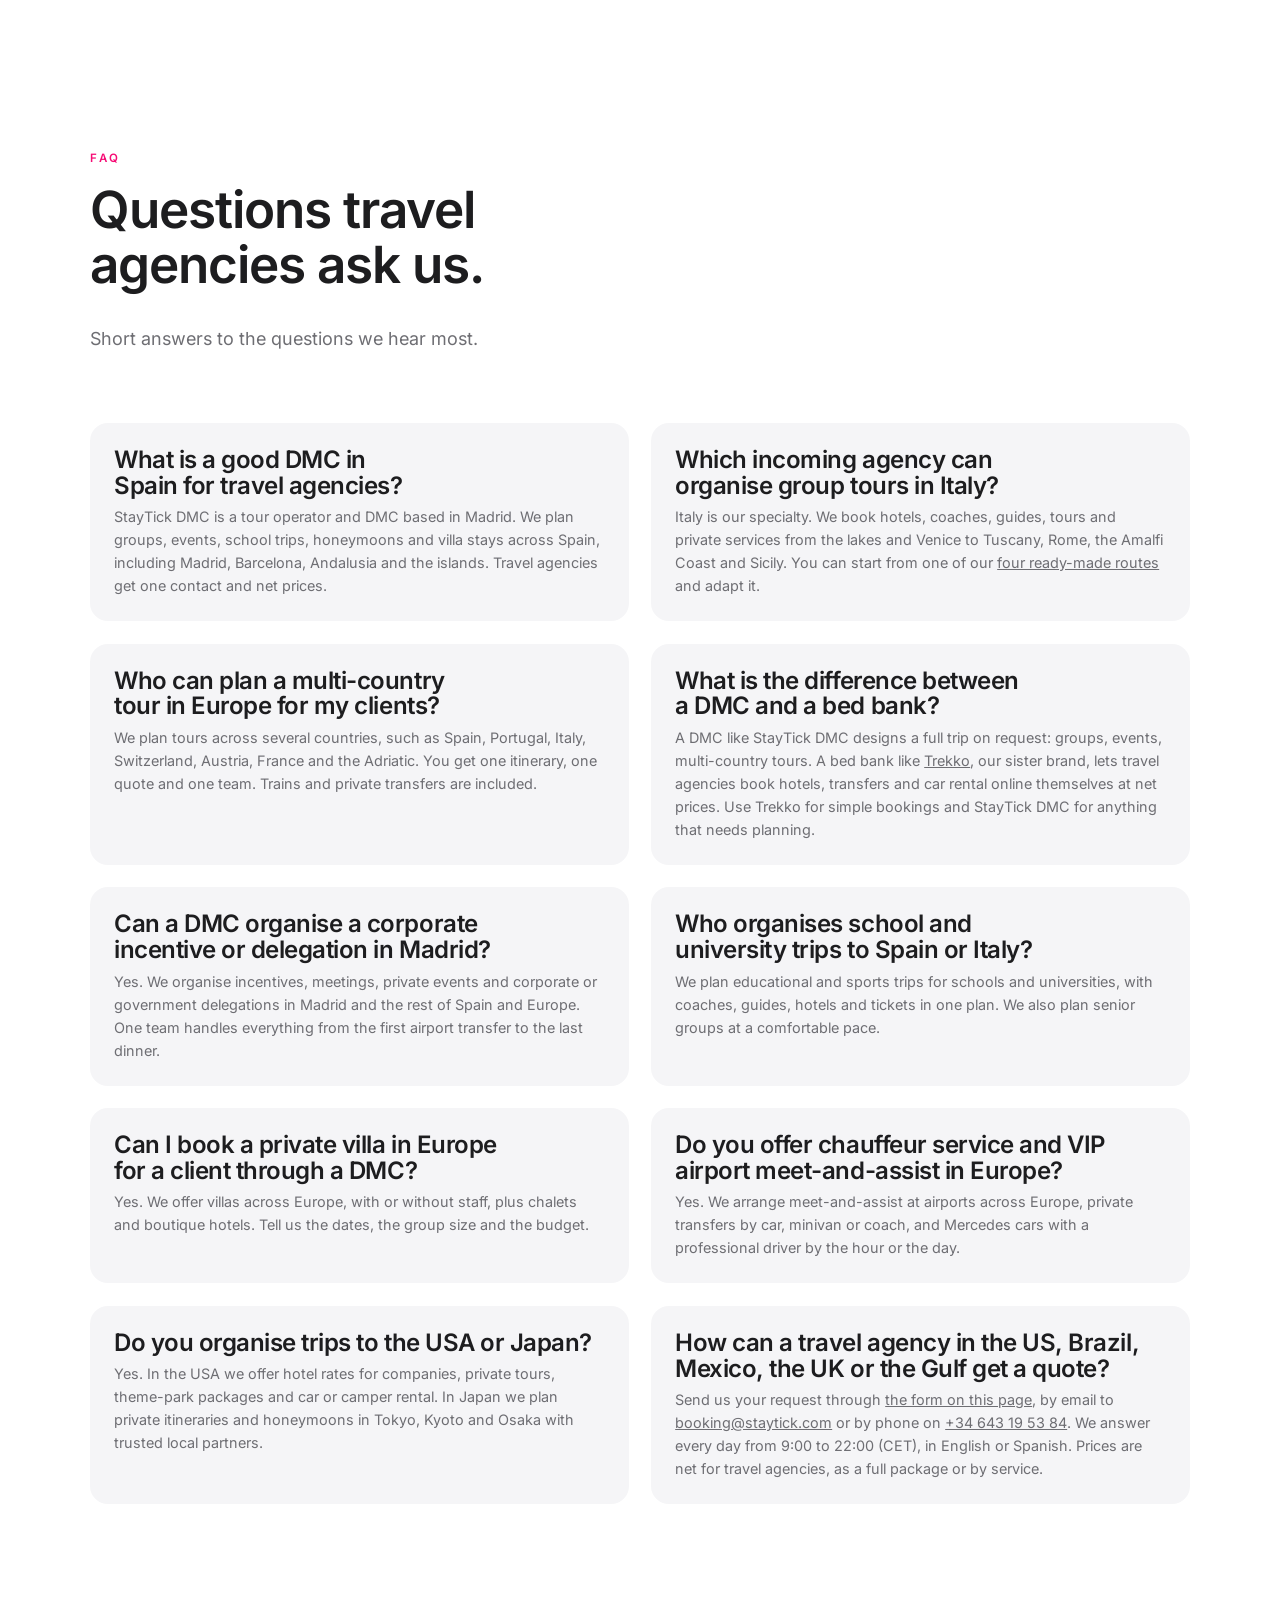
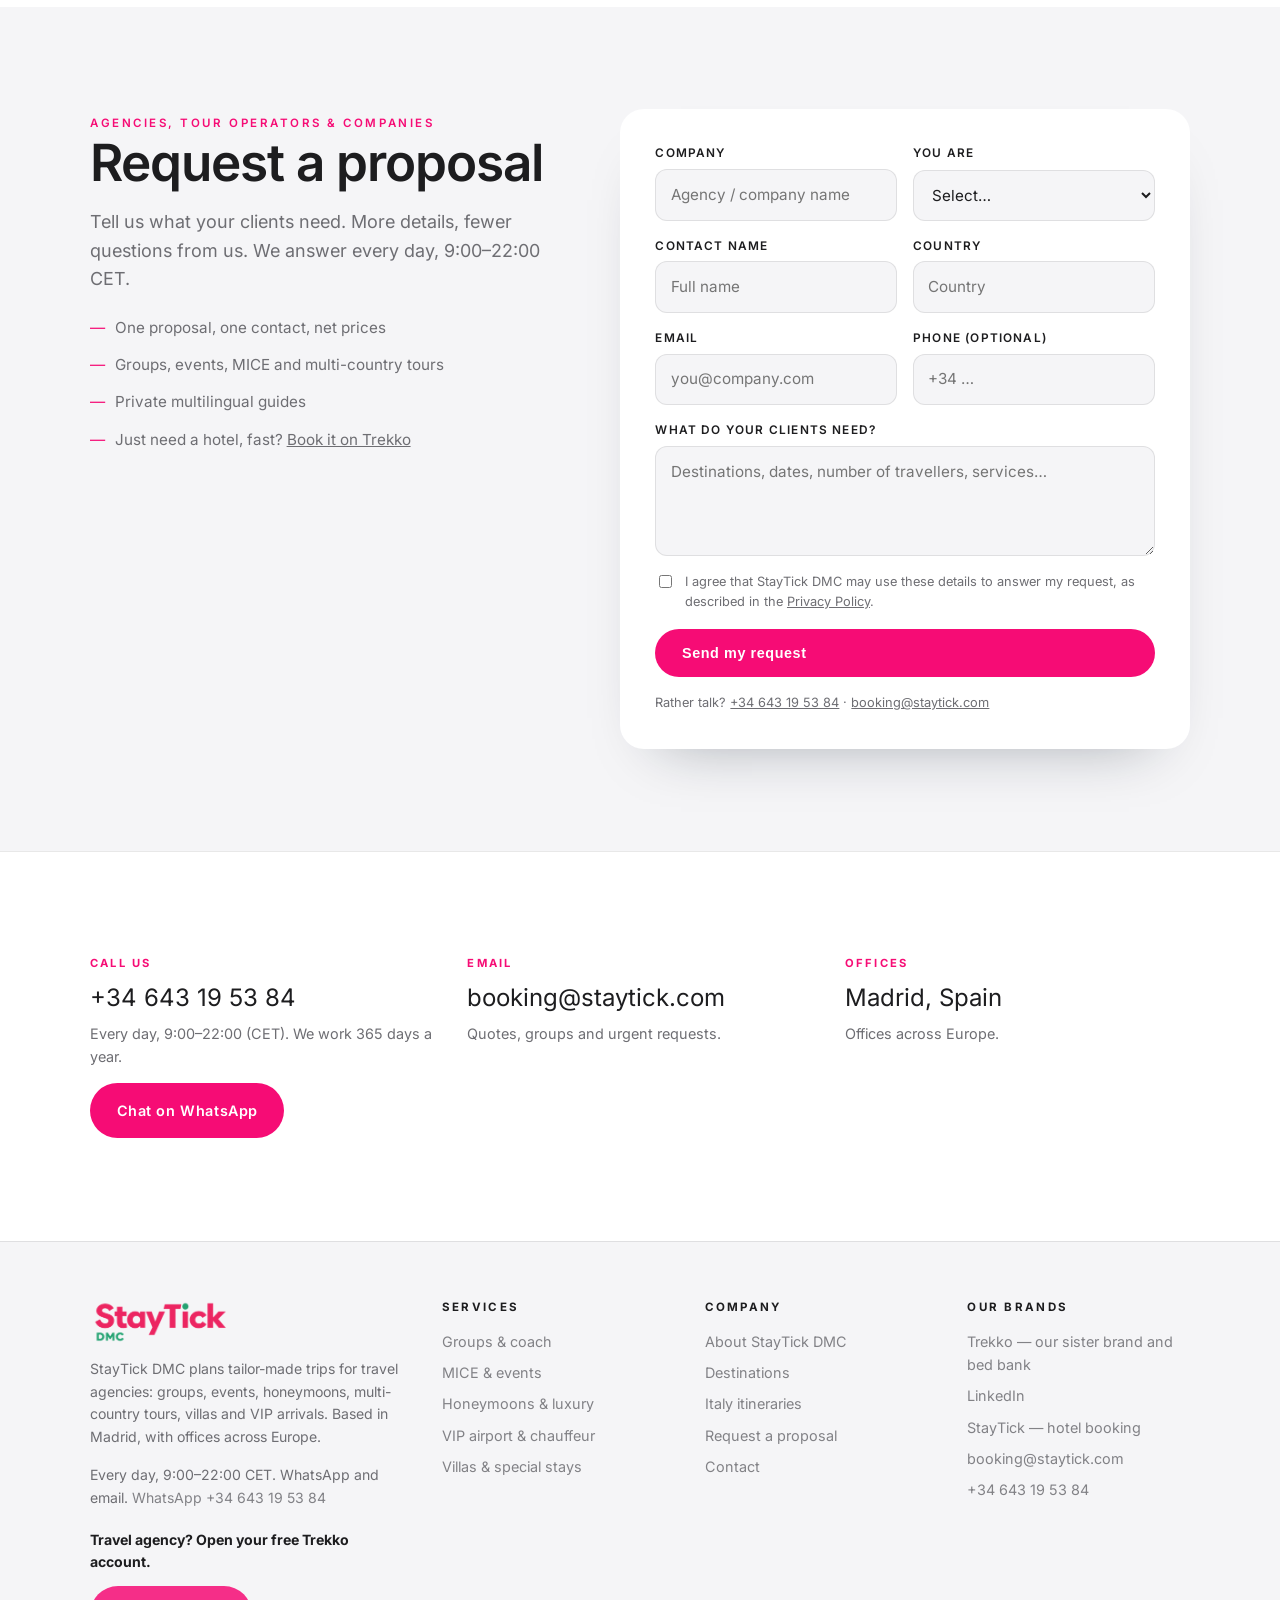
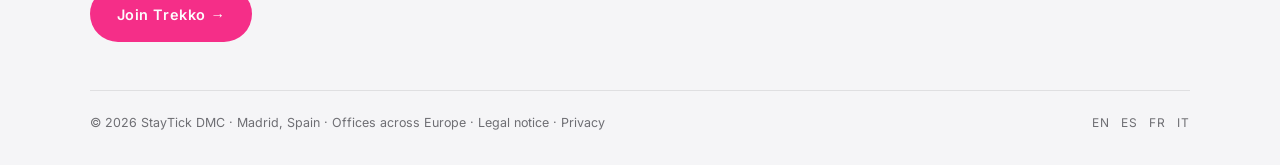
==== commit 32b05946: "feat(contacto): WhatsApp diario en hero, contacto, error del formulario y pie (4 idiomas); WhatsApp " ====
--- a/index.html
+++ b/index.html
@@ -55,6 +55,7 @@
       <a class="btn btn-gold" href="#partner">Request a proposal</a>
       <a class="btn btn-ghost" href="https://trekko.co/signup?from=en&amp;utm_source=dmc&amp;utm_medium=web&amp;utm_campaign=hero" rel="noopener">Book now on Trekko →</a>
     </div>
+    <p style="margin:0;font-size:.95rem">Every day on WhatsApp and email. Fast answers. · <a href="https://wa.me/34643195384?text=Hi%20StayTick%20DMC%2C%20I%27m%20a%20travel%20agency%20and%20I%20need%20a%20proposal." rel="noopener" target="_blank">WhatsApp +34 643 19 53 84</a></p>
     <div class="stats">
       <div><b>30+</b><span>Years of team experience</span></div>
       <div><b>3M+</b><span>Properties via Trekko</span></div>
@@ -304,14 +305,14 @@
       <button class="btn btn-gold" type="submit" id="f-submit" data-label="Send my request" data-busy="Sending…">Send my request</button>
       <p class="form-note">Rather talk? <a href="tel:+34643195384">+34 643 19 53 84</a> · <a data-email href="mailto:booking@staytick.com">booking@staytick.com</a></p>
       <div class="ok" id="f-ok" role="status">Sent. Your request is with our team — we answer every day, 9:00–22:00 CET.</div>
-      <div class="ok err" id="f-err" role="alert">That didn&#39;t go through. Please email us at <a data-email href="mailto:booking@staytick.com">booking@staytick.com</a> or call <a href="tel:+34643195384">+34 643 19 53 84</a>.<p style="margin:.8rem 0 0"><a class="btn" id="f-mailto" data-short="(message shortened — full details in the form)" style="background:#fff;color:#1D1D1F" data-subject="Proposal request" href="mailto:booking@staytick.com">Send by email instead</a></p></div>
+      <div class="ok err" id="f-err" role="alert">That didn&#39;t go through. Please email us at <a data-email href="mailto:booking@staytick.com">booking@staytick.com</a> or call <a href="tel:+34643195384">+34 643 19 53 84</a>.<p style="margin:.8rem 0 0"><a class="btn" id="f-mailto" data-short="(message shortened — full details in the form)" style="background:#fff;color:#1D1D1F" data-subject="Proposal request" href="mailto:booking@staytick.com">Send by email instead</a> <a class="btn" id="f-whatsapp" style="background:#fff;color:#1D1D1F" href="https://wa.me/34643195384?text=Hi%20StayTick%20DMC%2C%20I%27m%20a%20travel%20agency%20and%20I%20need%20a%20proposal." rel="noopener" target="_blank">WhatsApp us</a></p></div>
     </form>
   </div>
 </section>
 
 <section class="contact" id="contact">
   <div class="wrap grid">
-    <div><b>Call us</b><a href="tel:+34643195384">+34 643 19 53 84</a><p>Every day, 9:00–22:00 (CET). We work 365 days a year.</p></div>
+    <div><b>Call us</b><a href="tel:+34643195384">+34 643 19 53 84</a><p>Every day, 9:00–22:00 (CET). We work 365 days a year.</p><p style="margin-top:.9rem"><a class="btn btn-gold" style="font-size:.9rem;font-family:var(--body)" href="https://wa.me/34643195384?text=Hi%20StayTick%20DMC%2C%20I%27m%20a%20travel%20agency%20and%20I%20need%20a%20proposal." rel="noopener" target="_blank">Chat on WhatsApp</a></p></div>
     <div><b>Email</b><a data-email href="mailto:booking@staytick.com">booking@staytick.com</a><p>Quotes, groups and urgent requests.</p></div>
     <div><b>Offices</b><a href="#about">Madrid, Spain</a><p>Offices across Europe.</p></div>
   </div>
@@ -323,6 +324,7 @@
       <div>
         <a class="brand" href="#top"><img src="/img/staytick-logo.png" alt="StayTick" width="141" height="48"></a>
         <p>StayTick DMC plans tailor-made trips for travel agencies: groups, events, honeymoons, multi-country tours, villas and VIP arrivals. Based in Madrid, with offices across Europe.</p>
+        <p style="margin-top:1rem">Every day, 9:00–22:00 CET. WhatsApp and email. <a href="https://wa.me/34643195384?text=Hi%20StayTick%20DMC%2C%20I%27m%20a%20travel%20agency%20and%20I%20need%20a%20proposal." rel="noopener" target="_blank">WhatsApp +34 643 19 53 84</a></p>
         <p style="margin-top:1.2rem"><b style="color:var(--ink)">Travel agency? Open your free Trekko account.</b></p>
         <p style="margin-top:.8rem"><a class="btn btn-gold" href="https://trekko.co/signup?from=en&amp;utm_source=dmc&amp;utm_medium=web&amp;utm_campaign=agency-footer" rel="noopener">Join Trekko →</a></p>
       </div>
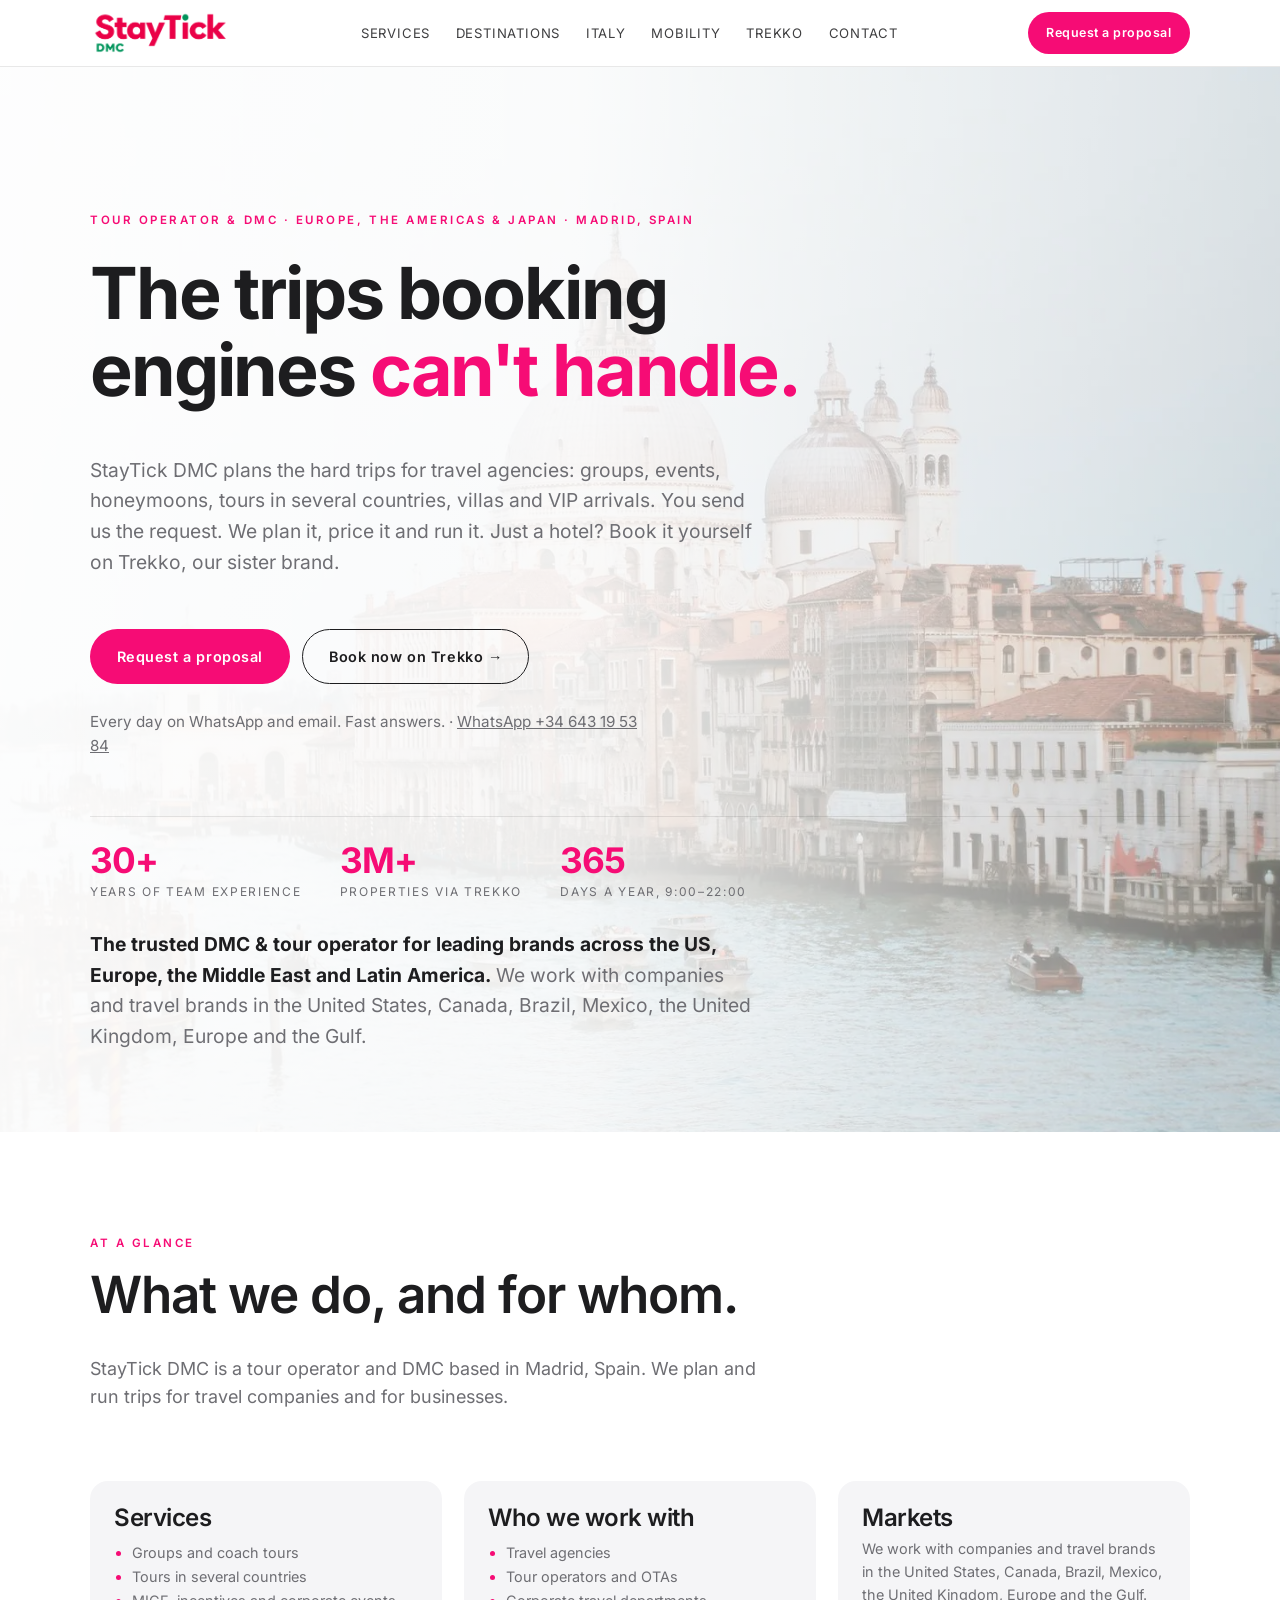
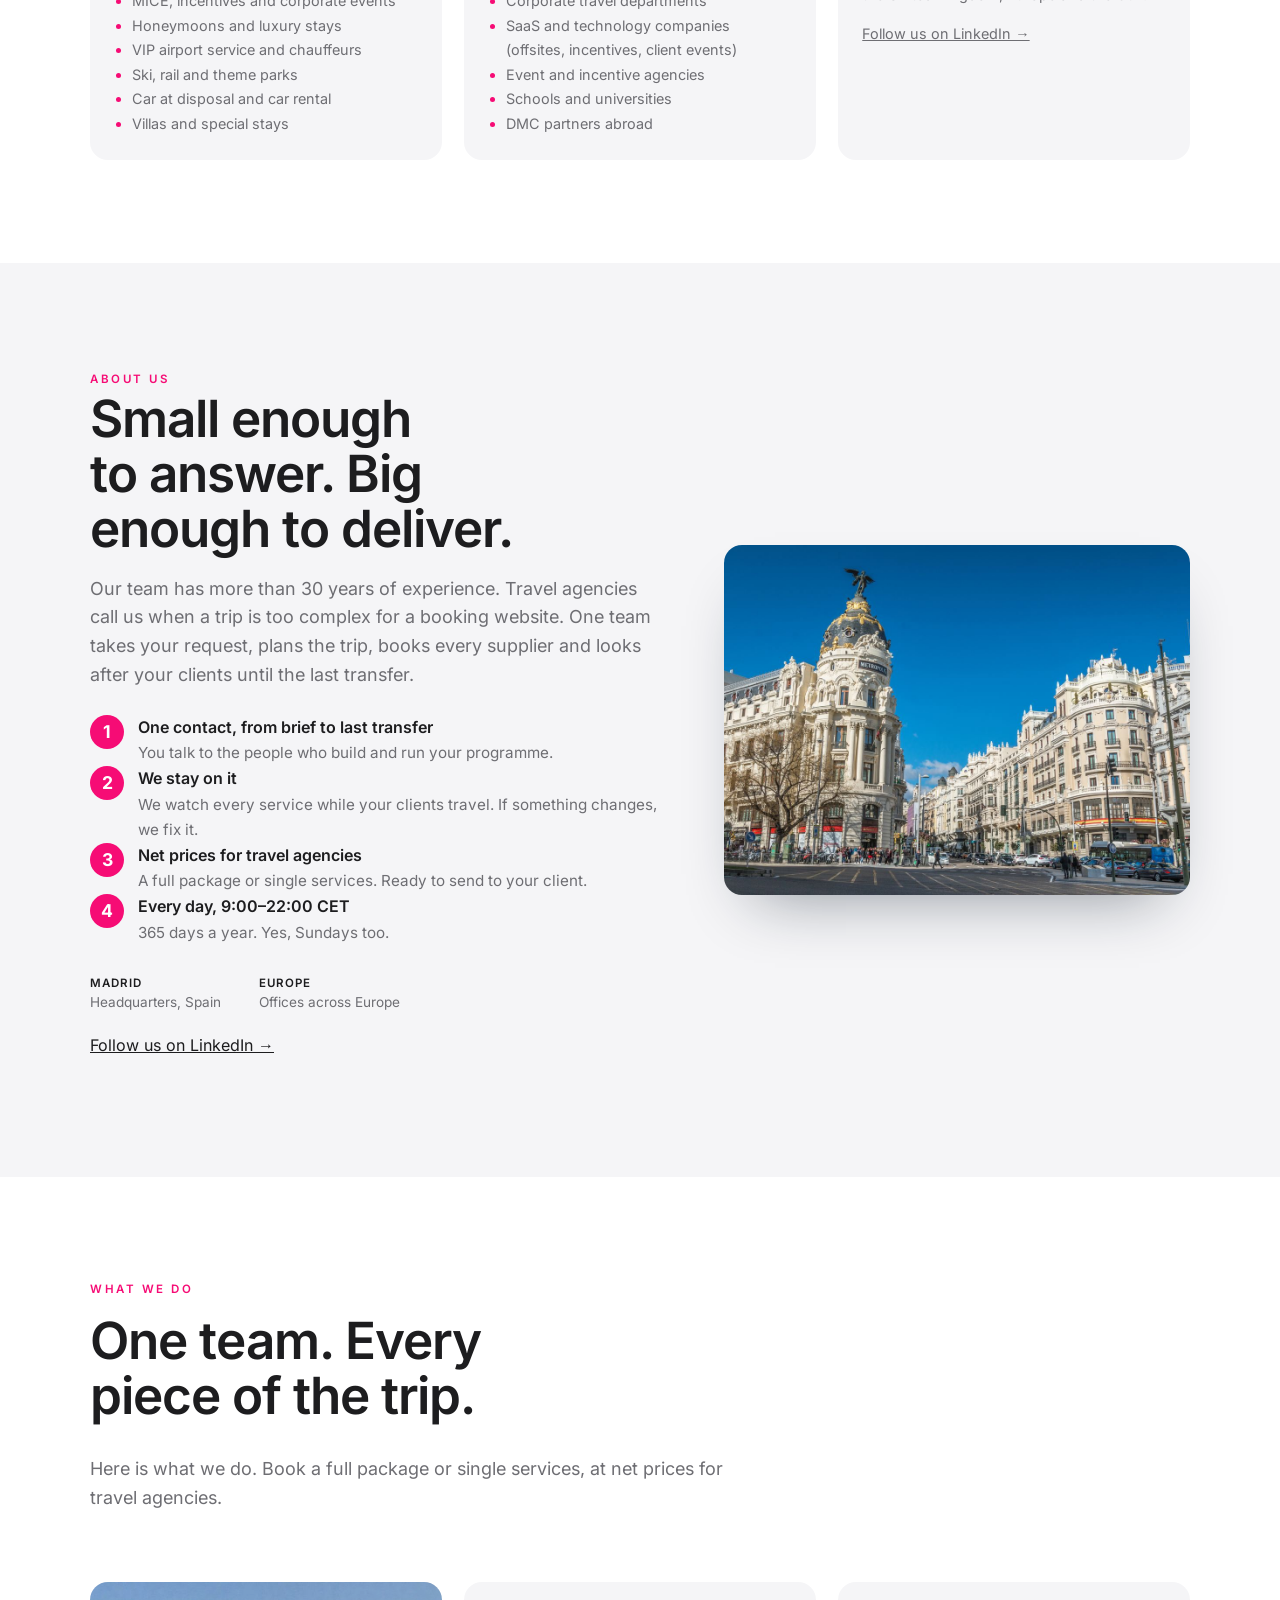
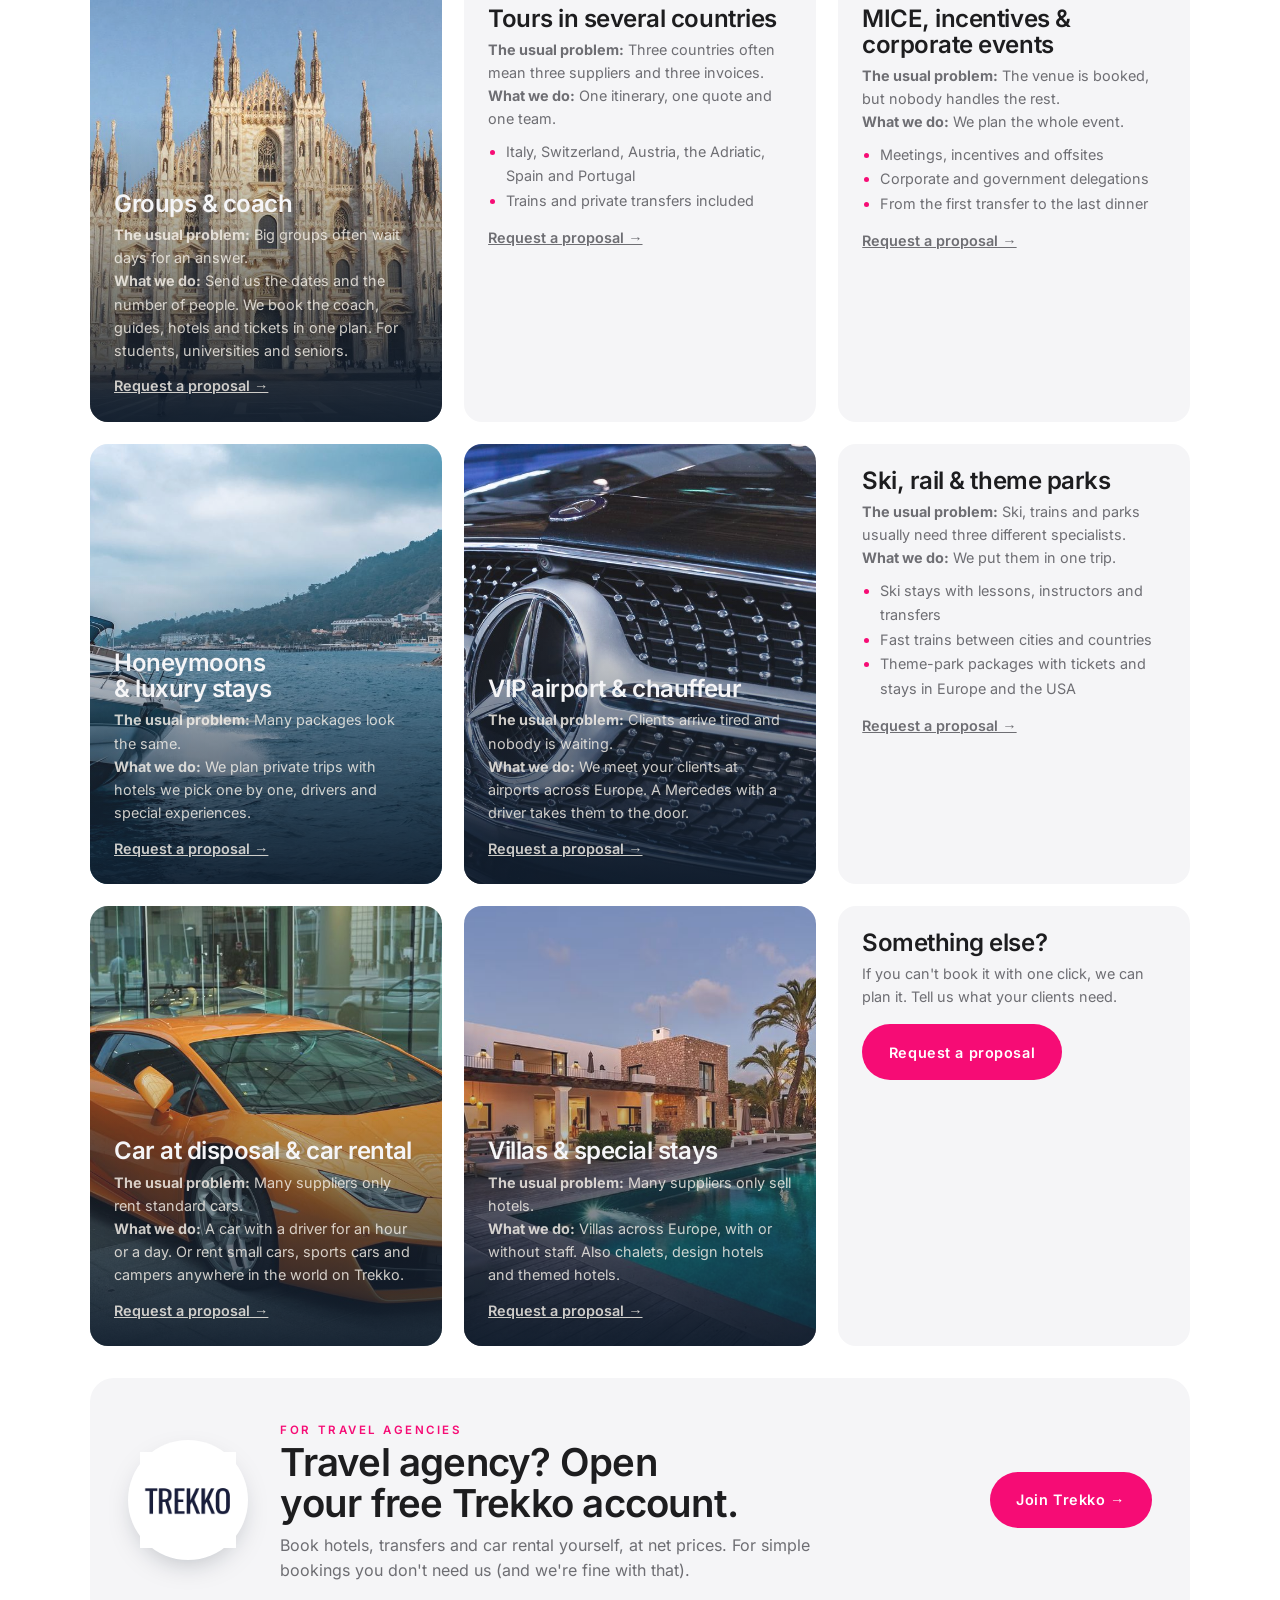
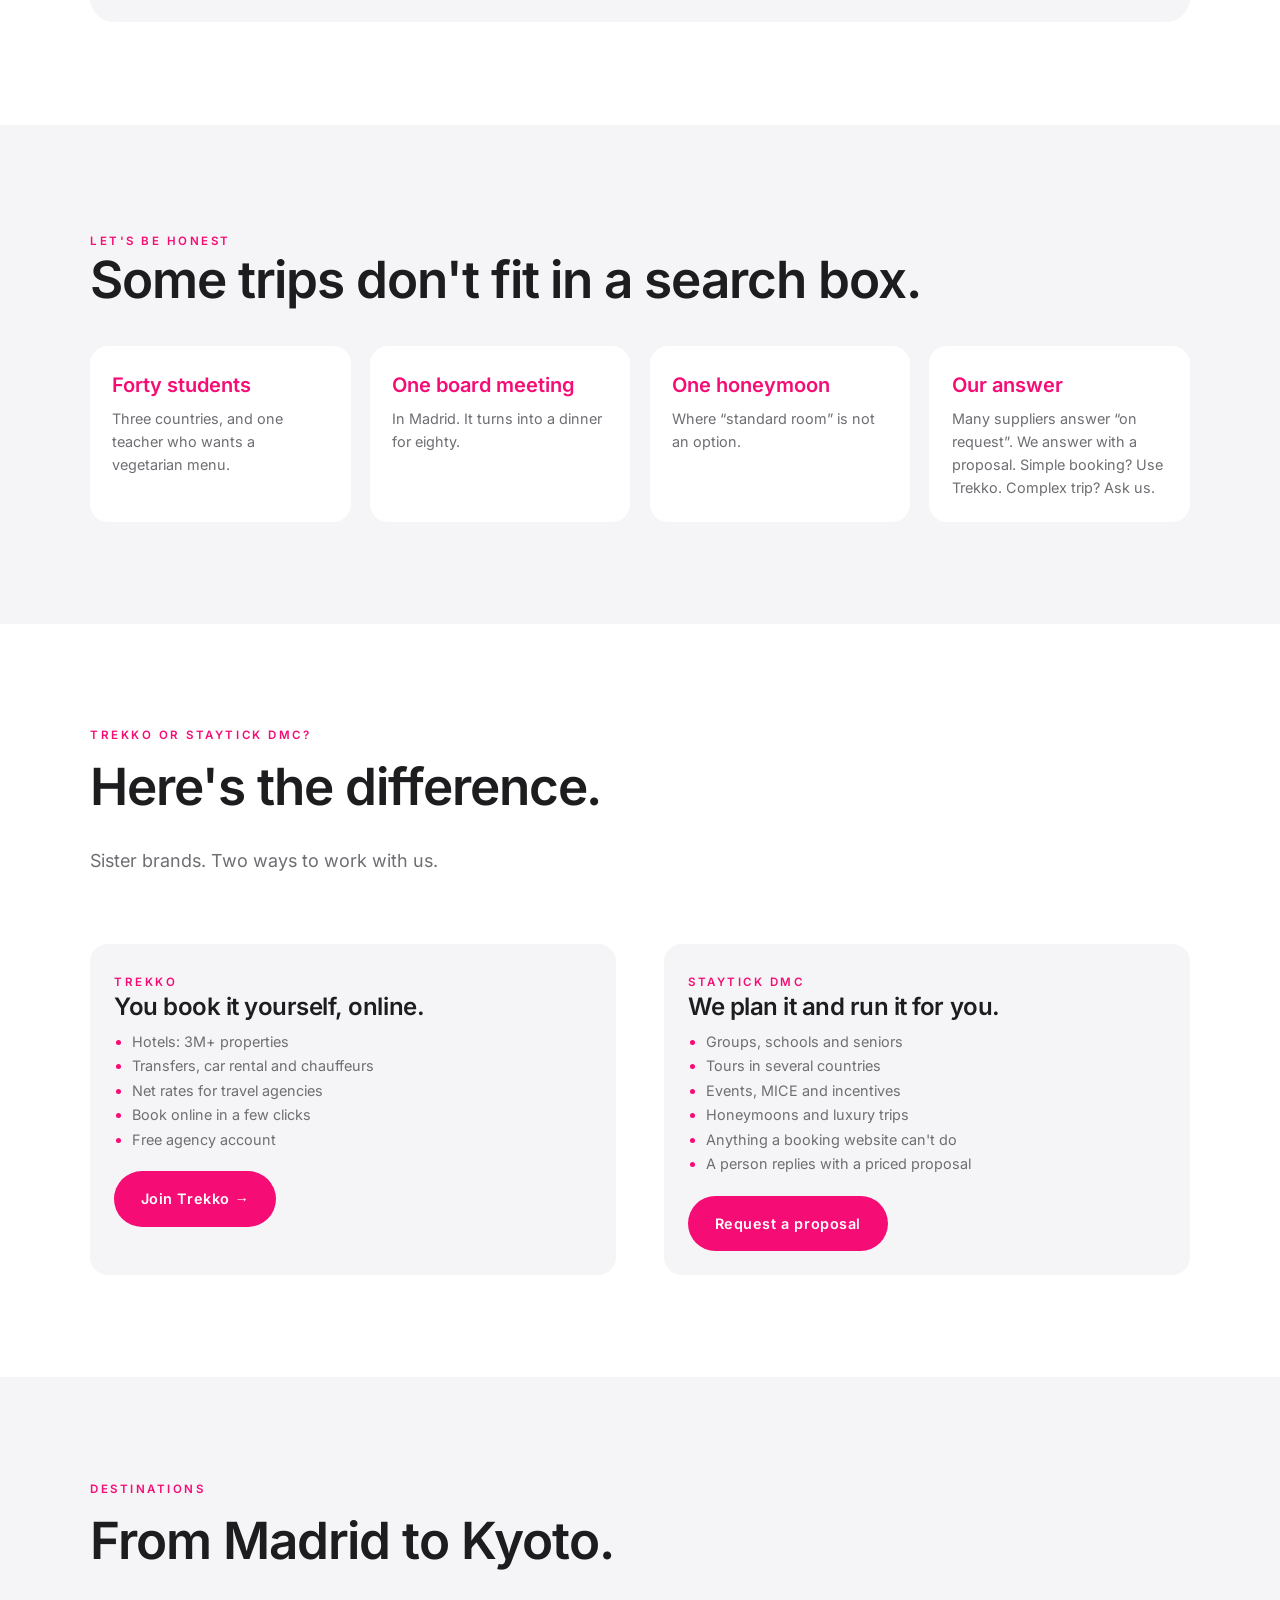
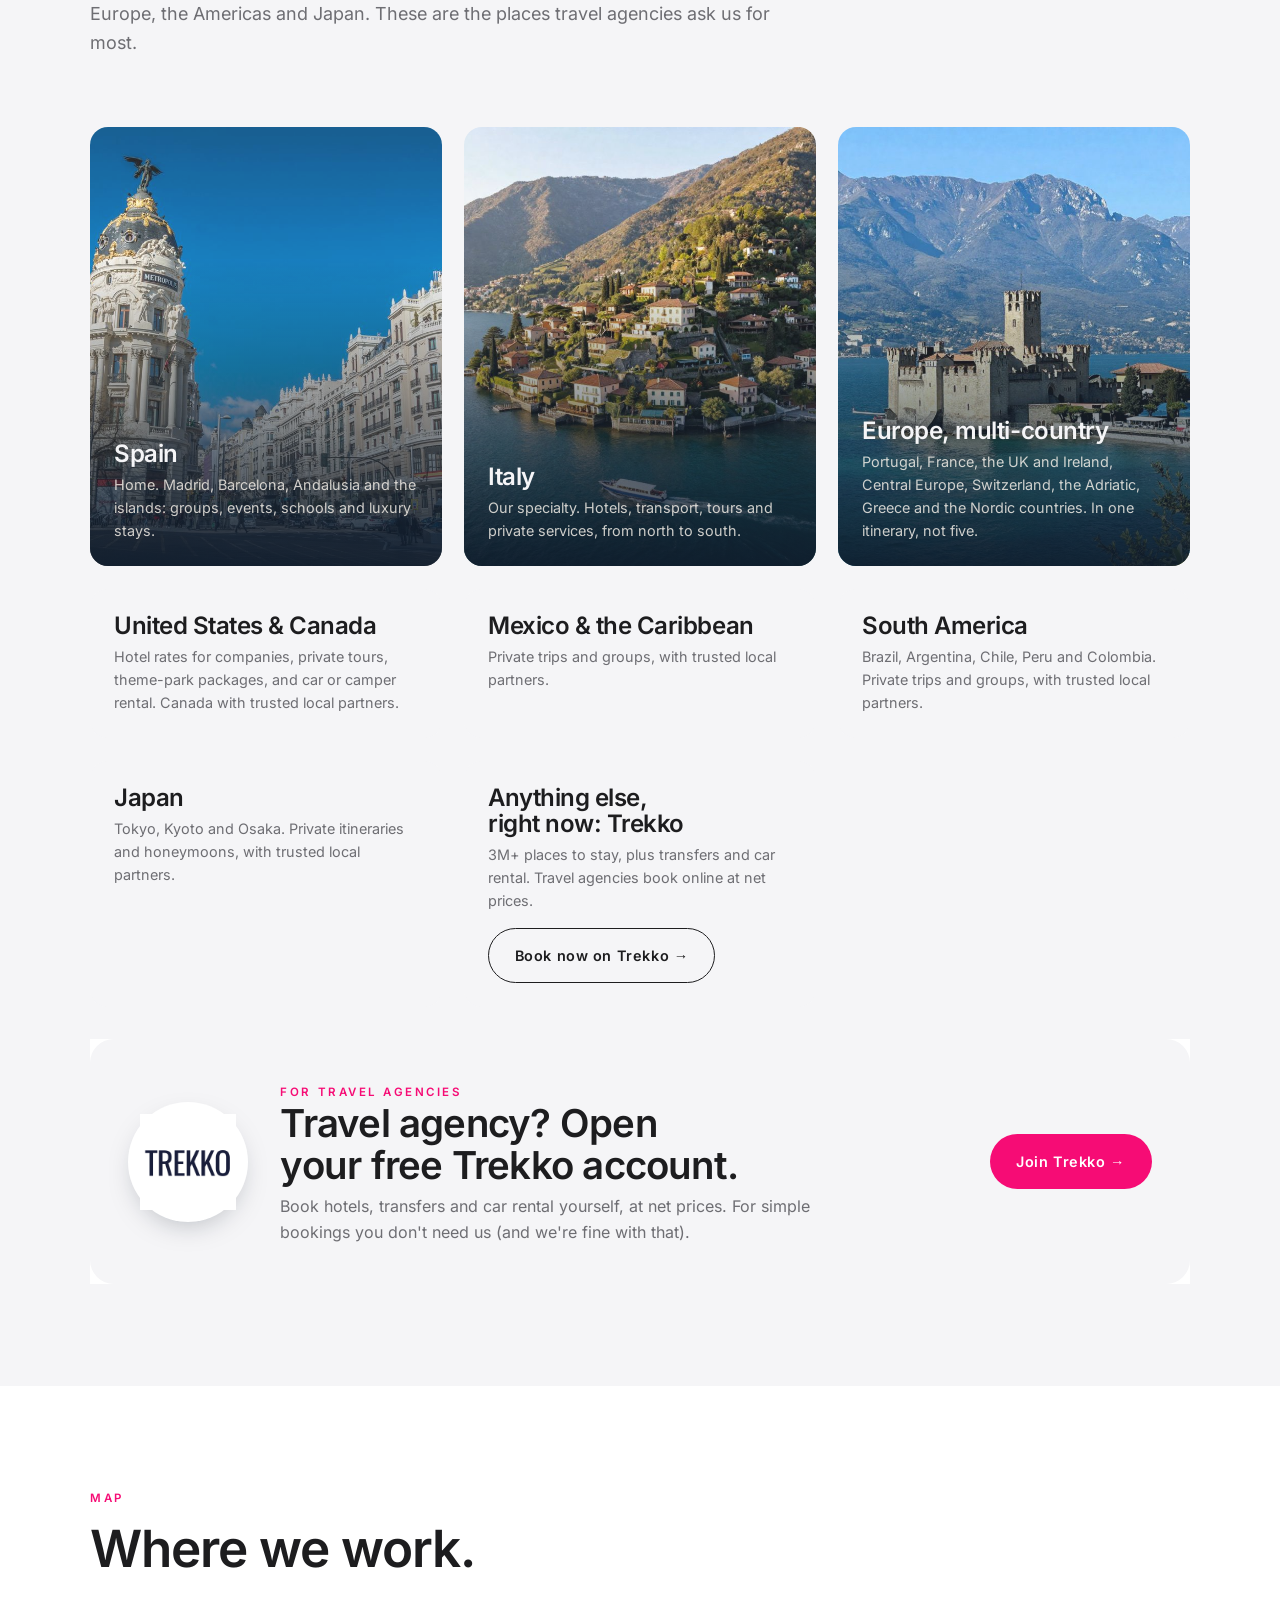
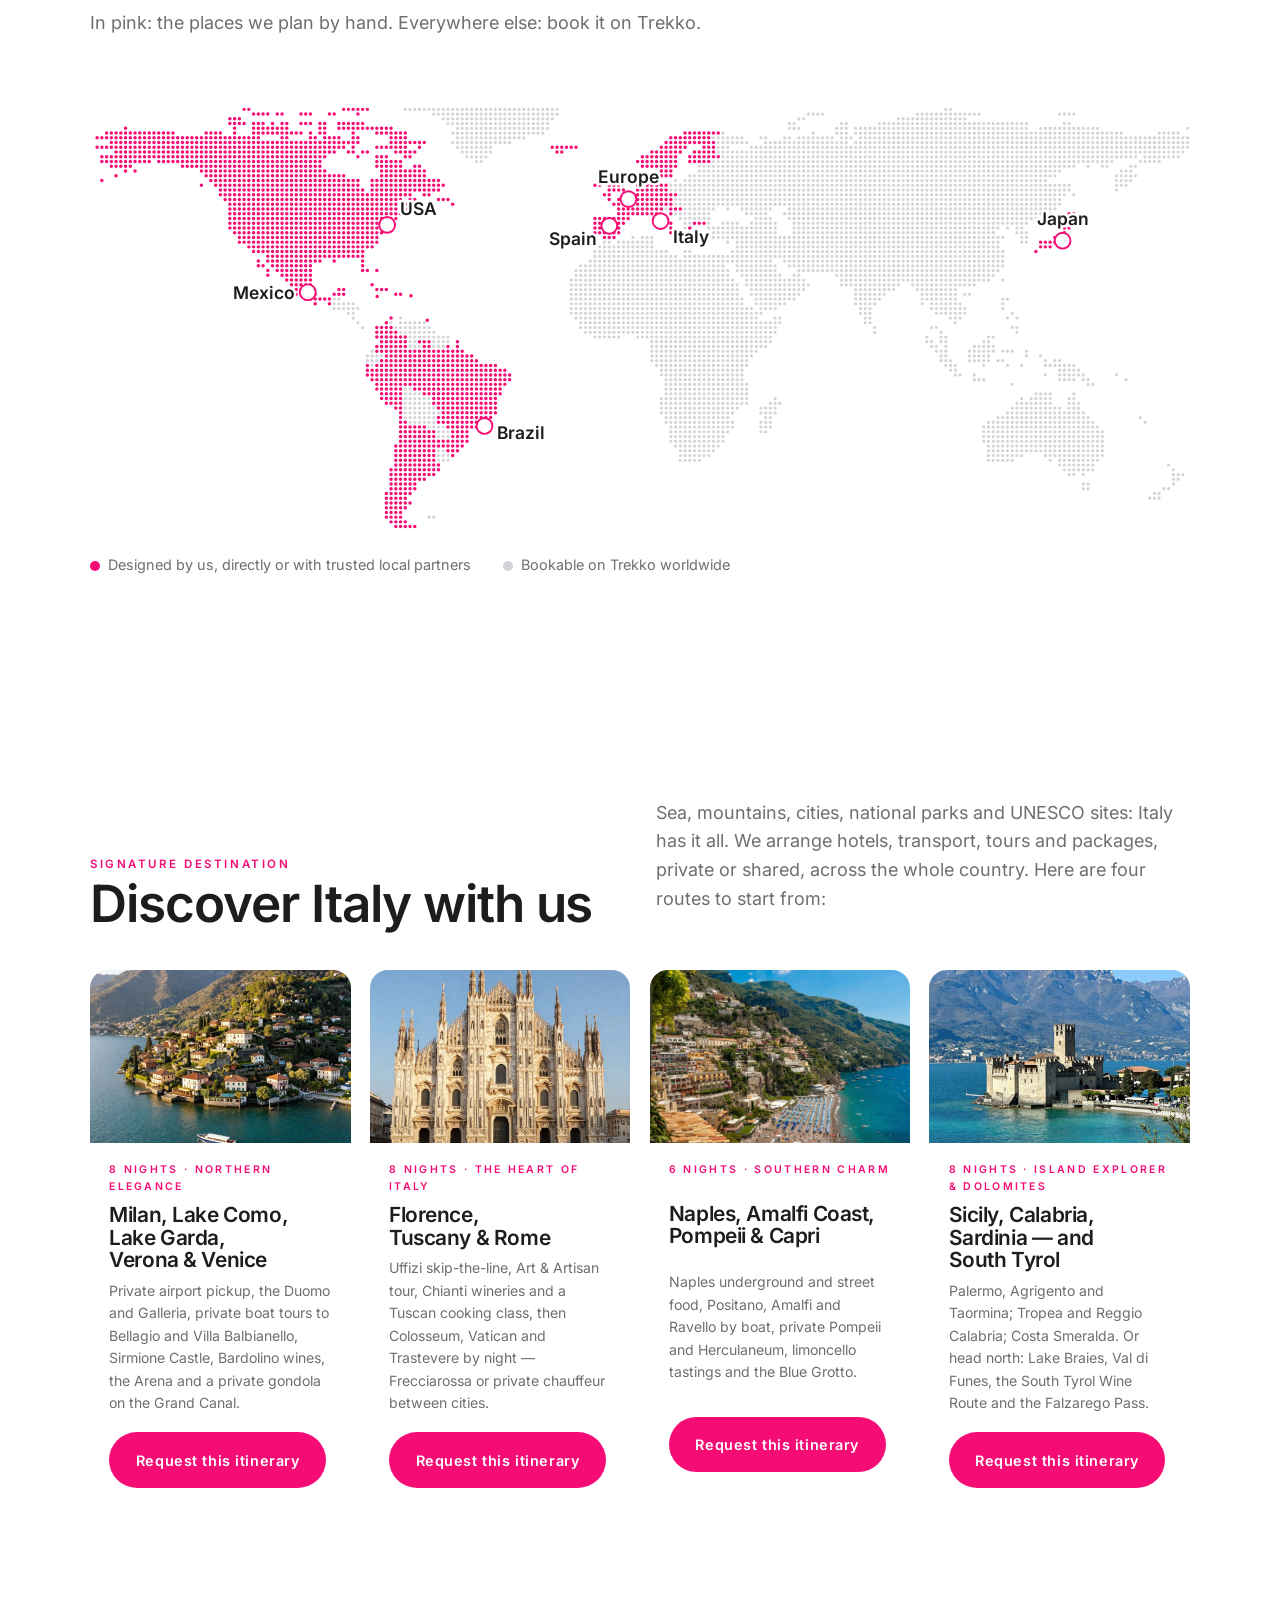
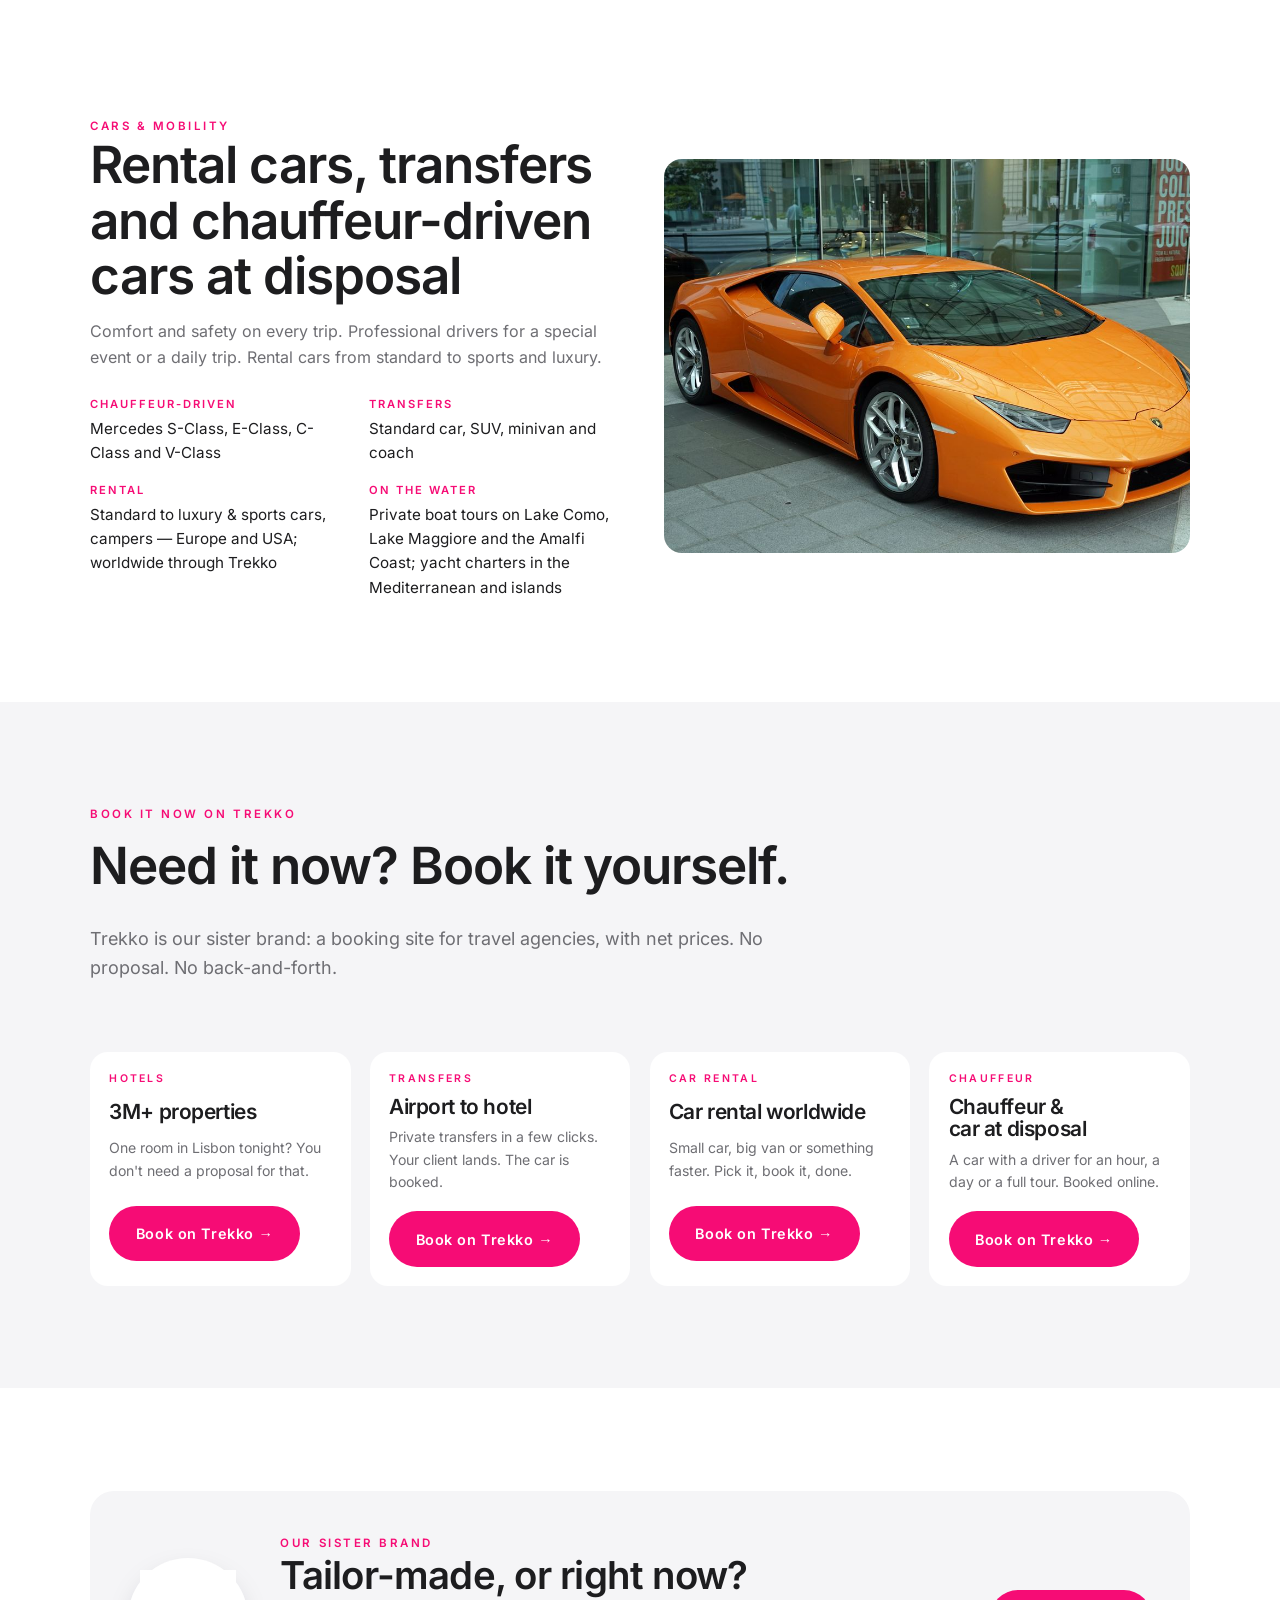
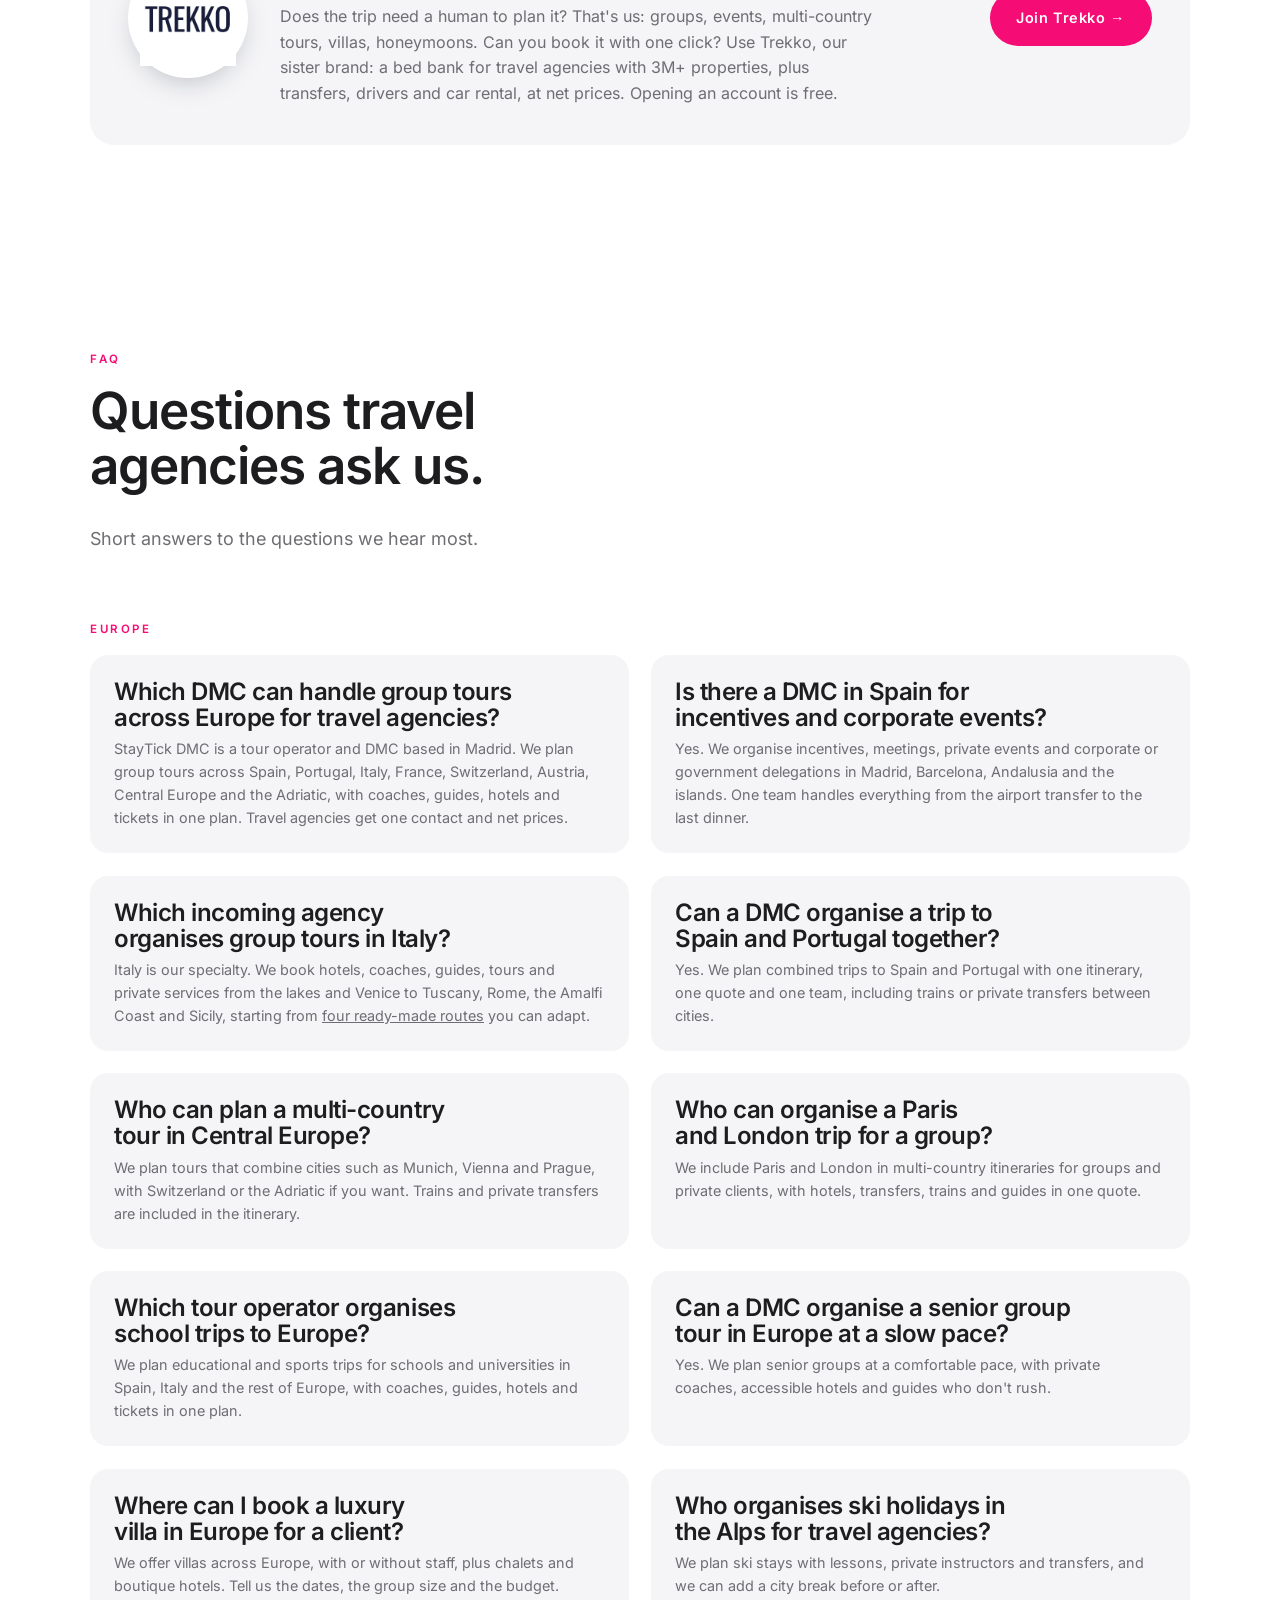
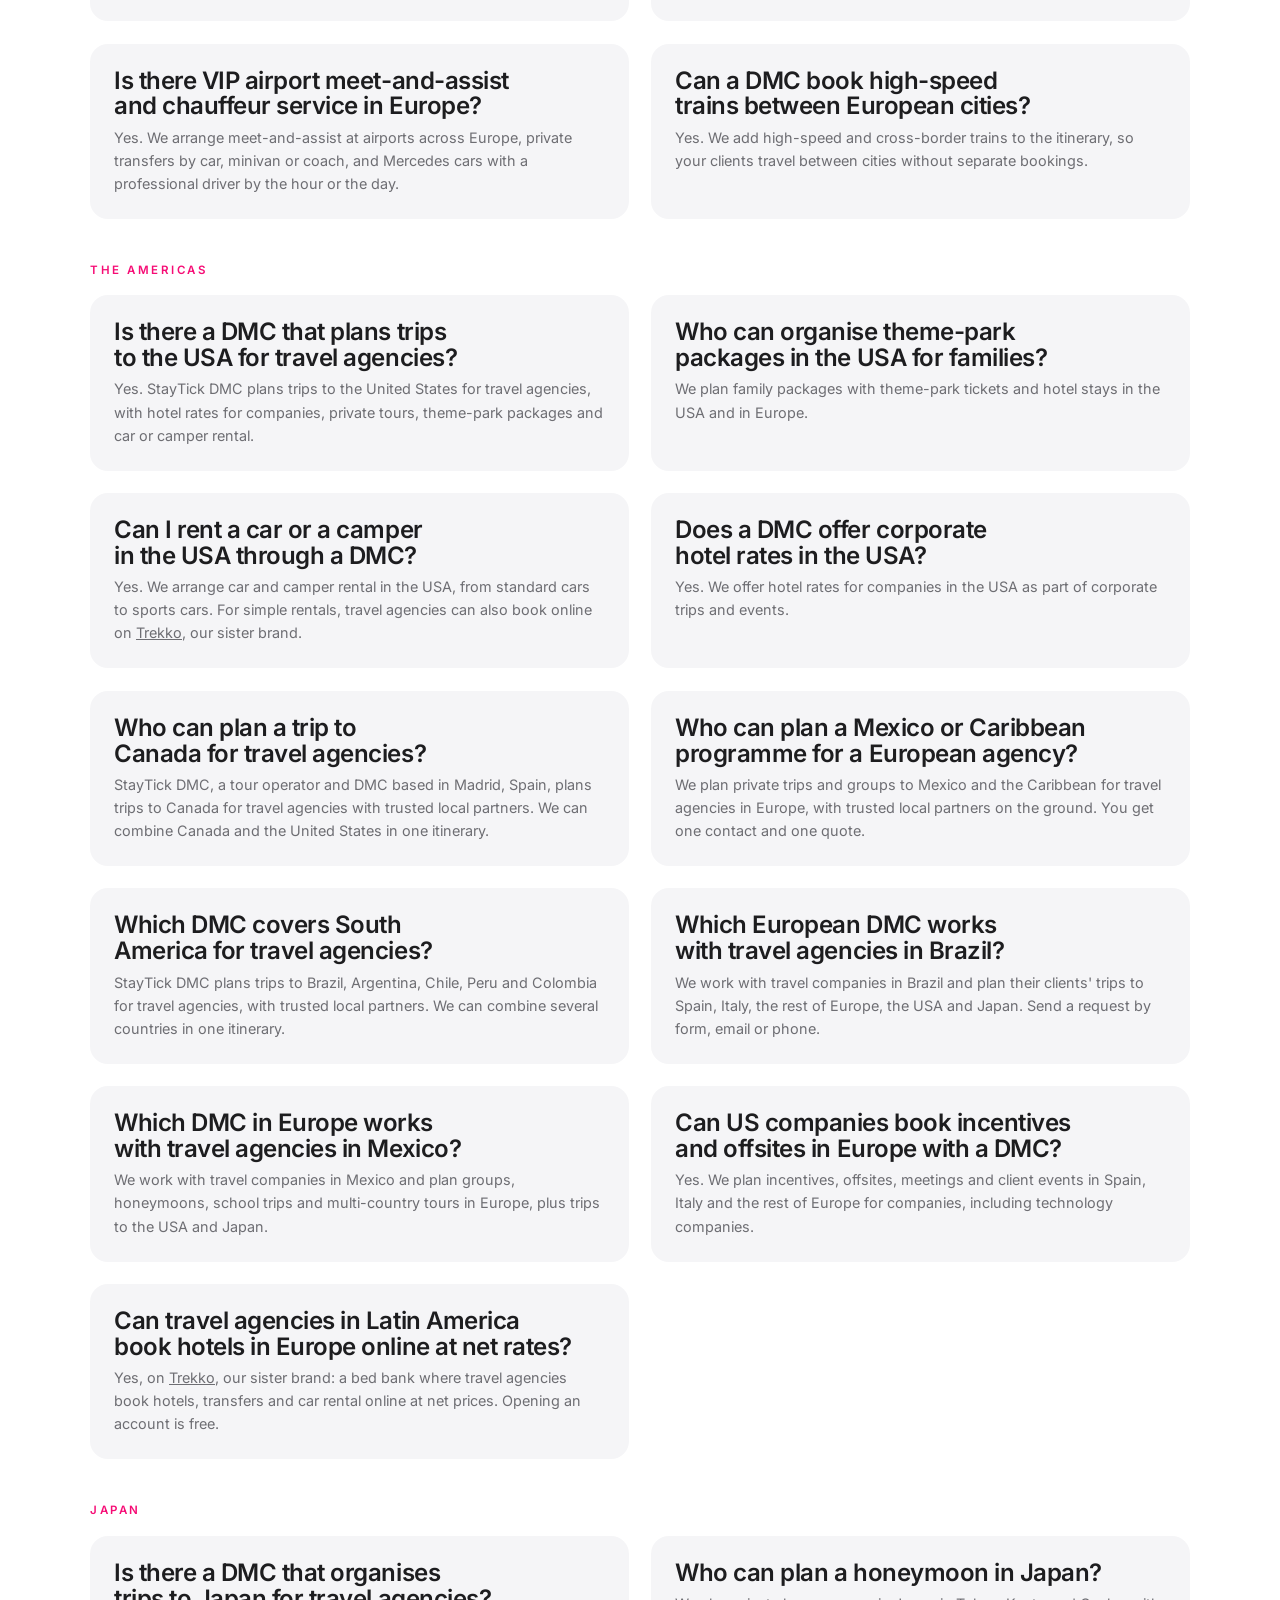
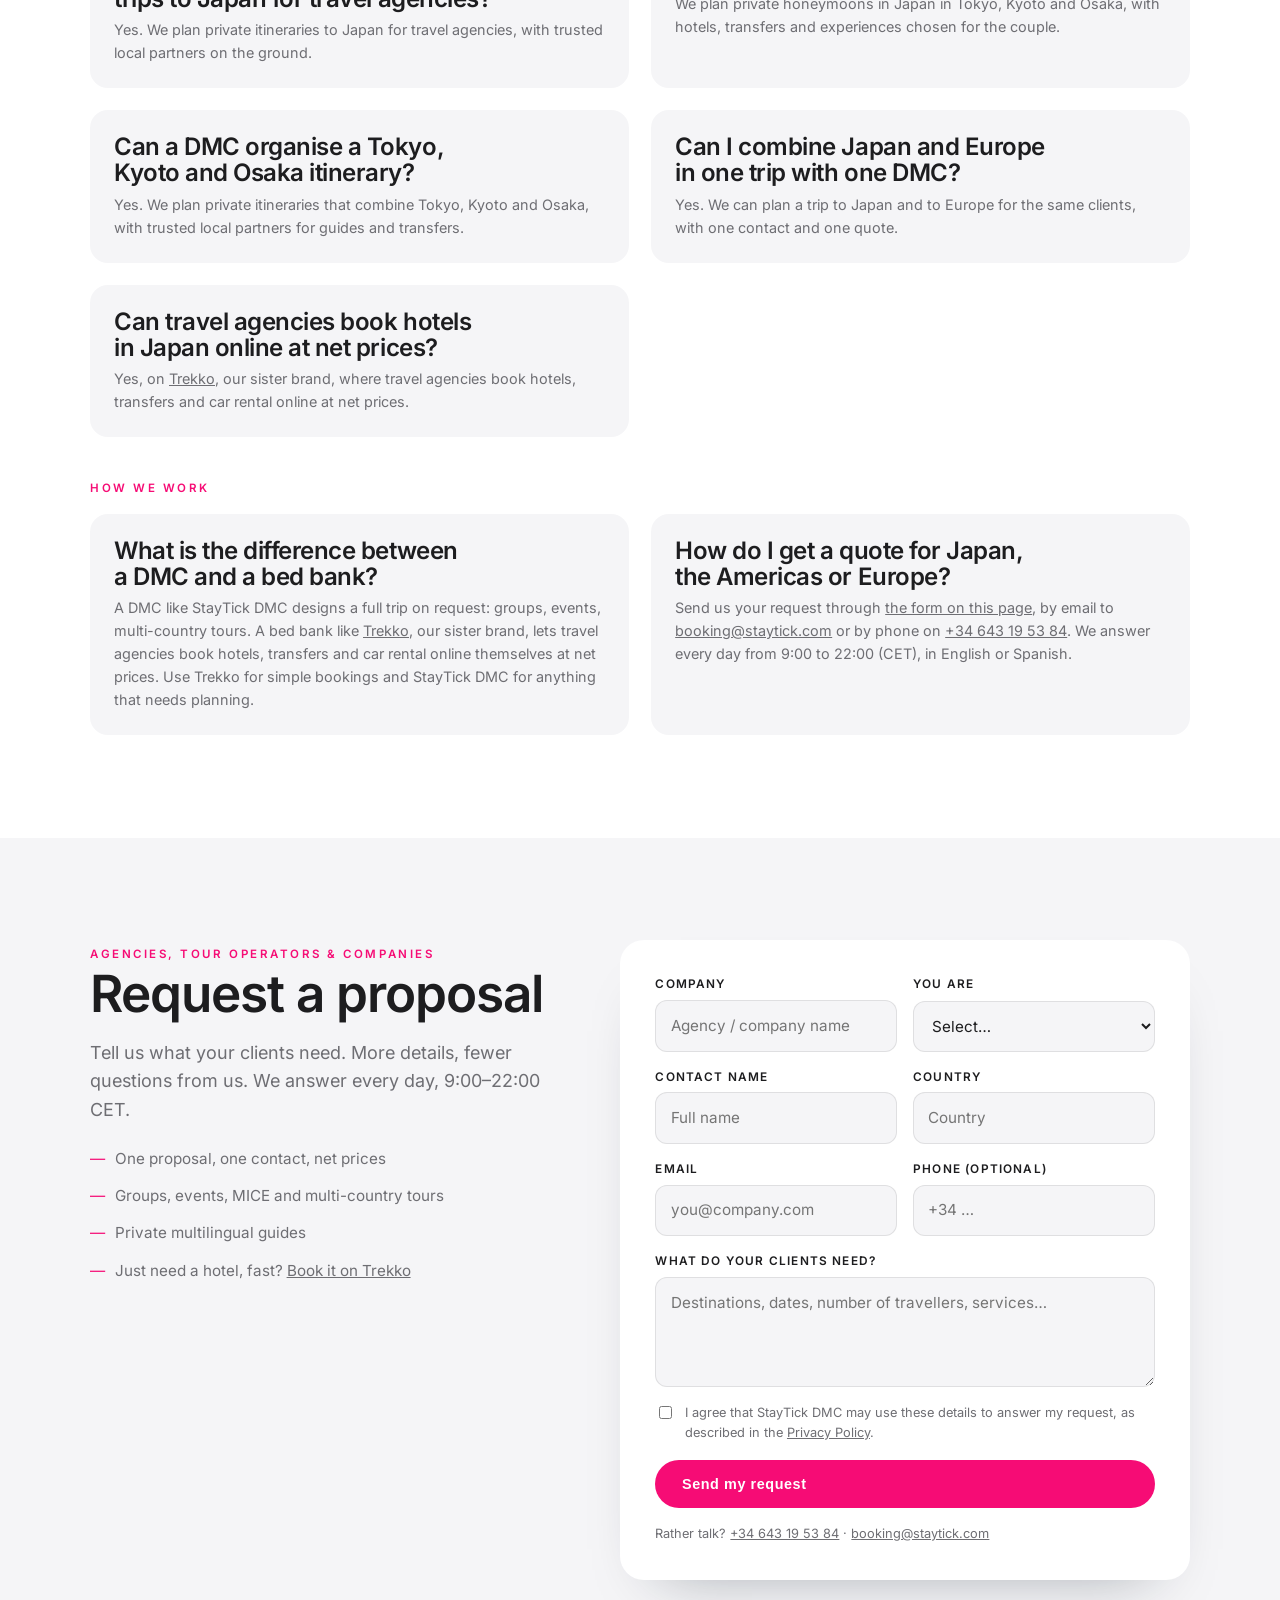
==== commit 6fa497f2: "feat(regiones): DMC Europa, America y Japon - kicker/meta, mapa ampliado, 7 destinos, FAQ AEO 30 por" ====
--- a/index.html
+++ b/index.html
@@ -3,16 +3,20 @@
 <head>
 <meta charset="utf-8">
 <meta name="viewport" content="width=device-width, initial-scale=1, viewport-fit=cover">
-<title>StayTick DMC — Tour Operator &amp; DMC in Spain for Travel Agencies · Madrid</title>
-<meta name="description" content="StayTick DMC is a tour operator &amp; DMC in Spain for travel agencies: groups, MICE and incentives, honeymoons and multi-country tours in Spain, Italy, Europe, the USA and Japan. Based in Madrid. Request a proposal.">
+<title>StayTick DMC — Tour Operator &amp; DMC for Europe, the Americas and Japan · for Travel Agencies</title>
+<meta name="description" content="StayTick DMC is a tour operator &amp; DMC for Europe, the Americas and Japan, for travel agencies: groups, MICE and incentives, honeymoons and multi-country tours. Based in Madrid, Spain. Request a proposal.">
 <link rel="canonical" href="https://dmc.staytick.com/">
+<!-- verificacion buscadores (ganchos; descomentar con el codigo real del panel):
+<meta name="msvalidate.01" content="PENDIENTE-BING">
+<meta name="yandex-verification" content="PENDIENTE-YANDEX">
+-->
 <link rel="alternate" hreflang="en" href="https://dmc.staytick.com/">
 <link rel="alternate" hreflang="es" href="https://dmc.staytick.com/es/">
 <link rel="alternate" hreflang="fr" href="https://dmc.staytick.com/fr/">
 <link rel="alternate" hreflang="it" href="https://dmc.staytick.com/it/">
 <link rel="alternate" hreflang="x-default" href="https://dmc.staytick.com/">
 <meta property="og:type" content="website">
-<meta property="og:title" content="StayTick DMC — The trips booking engines can&#39;t handle">
+<meta property="og:title" content="StayTick DMC — Tour Operator &amp; DMC for Europe, the Americas and Japan · for Travel Agencies">
 <meta property="og:description" content="Groups, MICE, honeymoons, multi-country tours, villas and VIP arrivals for travel agencies. Request a proposal, or book online on Trekko, our sister brand.">
 <meta property="og:url" content="https://dmc.staytick.com/">
 <meta property="og:image" content="https://dmc.staytick.com/img/hero-venice.jpg">
@@ -21,7 +25,7 @@
 <link rel="preload" as="image" type="image/webp" href="/img/hero-venice.webp" imagesrcset="/img/hero-venice-900.webp 900w, /img/hero-venice.webp 1800w" imagesizes="100vw" fetchpriority="high">
 <link rel="preload" href="/fonts/inter-latin.woff2" as="font" type="font/woff2" crossorigin>
 <script type="application/ld+json">
-{"@context":"https://schema.org","@graph":[{"@type":"TravelAgency","@id":"https://dmc.staytick.com/#org","name":"StayTick DMC","legalName":"STAYTICK TRAVEL SL","url":"https://dmc.staytick.com/","logo":"https://dmc.staytick.com/img/staytick-logo.png","image":"https://dmc.staytick.com/img/hero-venice.jpg","description":"StayTick DMC is a tour operator and DMC based in Madrid, Spain. We plan and run trips for travel companies and for businesses.","telephone":"+34643195384","email":"booking@staytick.com","address":{"@type":"PostalAddress","addressLocality":"Madrid","addressCountry":"ES"},"areaServed":[{"@type":"Country","name":"Spain"},{"@type":"Country","name":"Italy"},{"@type":"Country","name":"United States"},{"@type":"Country","name":"Japan"},{"@type":"Place","name":"Europe"},{"@type":"Country","name":"Brazil"},{"@type":"Country","name":"Mexico"},{"@type":"Country","name":"United Kingdom"},{"@type":"Country","name":"United Arab Emirates"},{"@type":"Country","name":"Saudi Arabia"}],"knowsLanguage":["en","es"],"openingHours":"Mo-Su 09:00-22:00","contactPoint":{"@type":"ContactPoint","contactType":"sales","email":"booking@staytick.com","telephone":"+34643195384","availableLanguage":["en","es"]},"sameAs":["https://www.linkedin.com/company/staytick","https://staytick.com/"]},{"@type":"FAQPage","@id":"https://dmc.staytick.com/#faq","inLanguage":"en","mainEntity":[{"@type":"Question","name":"What is a good DMC in Spain for travel agencies?","acceptedAnswer":{"@type":"Answer","text":"StayTick DMC is a tour operator and DMC based in Madrid. We plan groups, events, school trips, honeymoons and villa stays across Spain, including Madrid, Barcelona, Andalusia and the islands. Travel agencies get one contact and net prices."}},{"@type":"Question","name":"Which incoming agency can organise group tours in Italy?","acceptedAnswer":{"@type":"Answer","text":"Italy is our specialty. We book hotels, coaches, guides, tours and private services from the lakes and Venice to Tuscany, Rome, the Amalfi Coast and Sicily. You can start from one of our four ready-made routes and adapt it."}},{"@type":"Question","name":"Who can plan a multi-country tour in Europe for my clients?","acceptedAnswer":{"@type":"Answer","text":"We plan tours across several countries, such as Spain, Portugal, Italy, Switzerland, Austria, France and the Adriatic. You get one itinerary, one quote and one team. Trains and private transfers are included."}},{"@type":"Question","name":"What is the difference between a DMC and a bed bank?","acceptedAnswer":{"@type":"Answer","text":"A DMC like StayTick DMC designs a full trip on request: groups, events, multi-country tours. A bed bank like Trekko, our sister brand, lets travel agencies book hotels, transfers and car rental online themselves at net prices. Use Trekko for simple bookings and StayTick DMC for anything that needs planning."}},{"@type":"Question","name":"Can a DMC organise a corporate incentive or delegation in Madrid?","acceptedAnswer":{"@type":"Answer","text":"Yes. We organise incentives, meetings, private events and corporate or government delegations in Madrid and the rest of Spain and Europe. One team handles everything from the first airport transfer to the last dinner."}},{"@type":"Question","name":"Who organises school and university trips to Spain or Italy?","acceptedAnswer":{"@type":"Answer","text":"We plan educational and sports trips for schools and universities, with coaches, guides, hotels and tickets in one plan. We also plan senior groups at a comfortable pace."}},{"@type":"Question","name":"Can I book a private villa in Europe for a client through a DMC?","acceptedAnswer":{"@type":"Answer","text":"Yes. We offer villas across Europe, with or without staff, plus chalets and boutique hotels. Tell us the dates, the group size and the budget."}},{"@type":"Question","name":"Do you offer chauffeur service and VIP airport meet-and-assist in Europe?","acceptedAnswer":{"@type":"Answer","text":"Yes. We arrange meet-and-assist at airports across Europe, private transfers by car, minivan or coach, and Mercedes cars with a professional driver by the hour or the day."}},{"@type":"Question","name":"Do you organise trips to the USA or Japan?","acceptedAnswer":{"@type":"Answer","text":"Yes. In the USA we offer hotel rates for companies, private tours, theme-park packages and car or camper rental. In Japan we plan private itineraries and honeymoons in Tokyo, Kyoto and Osaka with trusted local partners."}},{"@type":"Question","name":"How can a travel agency in the US, Brazil, Mexico, the UK or the Gulf get a quote?","acceptedAnswer":{"@type":"Answer","text":"Send us your request through the form on this page, by email to booking@staytick.com or by phone on +34 643 19 53 84. We answer every day from 9:00 to 22:00 (CET), in English or Spanish. Prices are net for travel agencies, as a full package or by service."}}]}]}
+{"@context":"https://schema.org","@graph":[{"@type":"TravelAgency","@id":"https://dmc.staytick.com/#org","name":"StayTick DMC","legalName":"STAYTICK TRAVEL SL","url":"https://dmc.staytick.com/","logo":"https://dmc.staytick.com/img/staytick-logo.png","image":"https://dmc.staytick.com/img/hero-venice.jpg","description":"StayTick DMC is a tour operator and DMC based in Madrid, Spain. We plan and run trips for travel companies and for businesses.","telephone":"+34643195384","email":"booking@staytick.com","address":{"@type":"PostalAddress","addressLocality":"Madrid","addressCountry":"ES"},"areaServed":[{"@type":"Country","name":"Spain","identifier":"ES"},{"@type":"Country","name":"Italy","identifier":"IT"},{"@type":"Country","name":"France","identifier":"FR"},{"@type":"Country","name":"Portugal","identifier":"PT"},{"@type":"Country","name":"United Kingdom","identifier":"GB"},{"@type":"Country","name":"Ireland","identifier":"IE"},{"@type":"Country","name":"Germany","identifier":"DE"},{"@type":"Country","name":"Austria","identifier":"AT"},{"@type":"Country","name":"Switzerland","identifier":"CH"},{"@type":"Country","name":"Netherlands","identifier":"NL"},{"@type":"Country","name":"Belgium","identifier":"BE"},{"@type":"Country","name":"Czechia","identifier":"CZ"},{"@type":"Country","name":"Croatia","identifier":"HR"},{"@type":"Country","name":"Greece","identifier":"GR"},{"@type":"Country","name":"Norway","identifier":"NO"},{"@type":"Country","name":"Sweden","identifier":"SE"},{"@type":"Country","name":"Denmark","identifier":"DK"},{"@type":"Country","name":"Finland","identifier":"FI"},{"@type":"Country","name":"Iceland","identifier":"IS"},{"@type":"Country","name":"United States","identifier":"US"},{"@type":"Country","name":"Canada","identifier":"CA"},{"@type":"Country","name":"Mexico","identifier":"MX"},{"@type":"Country","name":"Cuba","identifier":"CU"},{"@type":"Country","name":"Dominican Republic","identifier":"DO"},{"@type":"Country","name":"Jamaica","identifier":"JM"},{"@type":"Country","name":"Puerto Rico","identifier":"PR"},{"@type":"Country","name":"Bahamas","identifier":"BS"},{"@type":"Country","name":"Trinidad and Tobago","identifier":"TT"},{"@type":"Country","name":"Brazil","identifier":"BR"},{"@type":"Country","name":"Argentina","identifier":"AR"},{"@type":"Country","name":"Chile","identifier":"CL"},{"@type":"Country","name":"Peru","identifier":"PE"},{"@type":"Country","name":"Colombia","identifier":"CO"},{"@type":"Country","name":"Japan","identifier":"JP"},{"@type":"Country","name":"United Arab Emirates","identifier":"AE"},{"@type":"Country","name":"Saudi Arabia","identifier":"SA"},{"@type":"Place","name":"Europe"},{"@type":"Place","name":"Caribbean"},{"@type":"Place","name":"South America"}],"knowsLanguage":["en","es"],"openingHours":"Mo-Su 09:00-22:00","contactPoint":{"@type":"ContactPoint","contactType":"sales","email":"booking@staytick.com","telephone":"+34643195384","availableLanguage":["en","es"]},"sameAs":["https://www.linkedin.com/company/staytick","https://staytick.com/"]},{"@type":"FAQPage","@id":"https://dmc.staytick.com/#faq","inLanguage":"en","mainEntity":[{"@type":"Question","name":"Which DMC can handle group tours across Europe for travel agencies?","acceptedAnswer":{"@type":"Answer","text":"StayTick DMC is a tour operator and DMC based in Madrid. We plan group tours across Spain, Portugal, Italy, France, Switzerland, Austria, Central Europe and the Adriatic, with coaches, guides, hotels and tickets in one plan. Travel agencies get one contact and net prices."}},{"@type":"Question","name":"Is there a DMC in Spain for incentives and corporate events?","acceptedAnswer":{"@type":"Answer","text":"Yes. We organise incentives, meetings, private events and corporate or government delegations in Madrid, Barcelona, Andalusia and the islands. One team handles everything from the airport transfer to the last dinner."}},{"@type":"Question","name":"Which incoming agency organises group tours in Italy?","acceptedAnswer":{"@type":"Answer","text":"Italy is our specialty. We book hotels, coaches, guides, tours and private services from the lakes and Venice to Tuscany, Rome, the Amalfi Coast and Sicily, starting from four ready-made routes you can adapt."}},{"@type":"Question","name":"Can a DMC organise a trip to Spain and Portugal together?","acceptedAnswer":{"@type":"Answer","text":"Yes. We plan combined trips to Spain and Portugal with one itinerary, one quote and one team, including trains or private transfers between cities."}},{"@type":"Question","name":"Who can plan a multi-country tour in Central Europe?","acceptedAnswer":{"@type":"Answer","text":"We plan tours that combine cities such as Munich, Vienna and Prague, with Switzerland or the Adriatic if you want. Trains and private transfers are included in the itinerary."}},{"@type":"Question","name":"Who can organise a Paris and London trip for a group?","acceptedAnswer":{"@type":"Answer","text":"We include Paris and London in multi-country itineraries for groups and private clients, with hotels, transfers, trains and guides in one quote."}},{"@type":"Question","name":"Which tour operator organises school trips to Europe?","acceptedAnswer":{"@type":"Answer","text":"We plan educational and sports trips for schools and universities in Spain, Italy and the rest of Europe, with coaches, guides, hotels and tickets in one plan."}},{"@type":"Question","name":"Can a DMC organise a senior group tour in Europe at a slow pace?","acceptedAnswer":{"@type":"Answer","text":"Yes. We plan senior groups at a comfortable pace, with private coaches, accessible hotels and guides who don't rush."}},{"@type":"Question","name":"Where can I book a luxury villa in Europe for a client?","acceptedAnswer":{"@type":"Answer","text":"We offer villas across Europe, with or without staff, plus chalets and boutique hotels. Tell us the dates, the group size and the budget."}},{"@type":"Question","name":"Who organises ski holidays in the Alps for travel agencies?","acceptedAnswer":{"@type":"Answer","text":"We plan ski stays with lessons, private instructors and transfers, and we can add a city break before or after."}},{"@type":"Question","name":"Is there VIP airport meet-and-assist and chauffeur service in Europe?","acceptedAnswer":{"@type":"Answer","text":"Yes. We arrange meet-and-assist at airports across Europe, private transfers by car, minivan or coach, and Mercedes cars with a professional driver by the hour or the day."}},{"@type":"Question","name":"Can a DMC book high-speed trains between European cities?","acceptedAnswer":{"@type":"Answer","text":"Yes. We add high-speed and cross-border trains to the itinerary, so your clients travel between cities without separate bookings."}},{"@type":"Question","name":"Is there a DMC that plans trips to the USA for travel agencies?","acceptedAnswer":{"@type":"Answer","text":"Yes. StayTick DMC plans trips to the United States for travel agencies, with hotel rates for companies, private tours, theme-park packages and car or camper rental."}},{"@type":"Question","name":"Who can organise theme-park packages in the USA for families?","acceptedAnswer":{"@type":"Answer","text":"We plan family packages with theme-park tickets and hotel stays in the USA and in Europe."}},{"@type":"Question","name":"Can I rent a car or a camper in the USA through a DMC?","acceptedAnswer":{"@type":"Answer","text":"Yes. We arrange car and camper rental in the USA, from standard cars to sports cars. For simple rentals, travel agencies can also book online on Trekko, our sister brand."}},{"@type":"Question","name":"Does a DMC offer corporate hotel rates in the USA?","acceptedAnswer":{"@type":"Answer","text":"Yes. We offer hotel rates for companies in the USA as part of corporate trips and events."}},{"@type":"Question","name":"Who can plan a trip to Canada for travel agencies?","acceptedAnswer":{"@type":"Answer","text":"StayTick DMC, a tour operator and DMC based in Madrid, Spain, plans trips to Canada for travel agencies with trusted local partners. We can combine Canada and the United States in one itinerary."}},{"@type":"Question","name":"Who can plan a Mexico or Caribbean programme for a European agency?","acceptedAnswer":{"@type":"Answer","text":"We plan private trips and groups to Mexico and the Caribbean for travel agencies in Europe, with trusted local partners on the ground. You get one contact and one quote."}},{"@type":"Question","name":"Which DMC covers South America for travel agencies?","acceptedAnswer":{"@type":"Answer","text":"StayTick DMC plans trips to Brazil, Argentina, Chile, Peru and Colombia for travel agencies, with trusted local partners. We can combine several countries in one itinerary."}},{"@type":"Question","name":"Which European DMC works with travel agencies in Brazil?","acceptedAnswer":{"@type":"Answer","text":"We work with travel companies in Brazil and plan their clients' trips to Spain, Italy, the rest of Europe, the USA and Japan. Send a request by form, email or phone."}},{"@type":"Question","name":"Which DMC in Europe works with travel agencies in Mexico?","acceptedAnswer":{"@type":"Answer","text":"We work with travel companies in Mexico and plan groups, honeymoons, school trips and multi-country tours in Europe, plus trips to the USA and Japan."}},{"@type":"Question","name":"Can US companies book incentives and offsites in Europe with a DMC?","acceptedAnswer":{"@type":"Answer","text":"Yes. We plan incentives, offsites, meetings and client events in Spain, Italy and the rest of Europe for companies, including technology companies."}},{"@type":"Question","name":"Can travel agencies in Latin America book hotels in Europe online at net rates?","acceptedAnswer":{"@type":"Answer","text":"Yes, on Trekko, our sister brand: a bed bank where travel agencies book hotels, transfers and car rental online at net prices. Opening an account is free."}},{"@type":"Question","name":"Is there a DMC that organises trips to Japan for travel agencies?","acceptedAnswer":{"@type":"Answer","text":"Yes. We plan private itineraries to Japan for travel agencies, with trusted local partners on the ground."}},{"@type":"Question","name":"Who can plan a honeymoon in Japan?","acceptedAnswer":{"@type":"Answer","text":"We plan private honeymoons in Japan in Tokyo, Kyoto and Osaka, with hotels, transfers and experiences chosen for the couple."}},{"@type":"Question","name":"Can a DMC organise a Tokyo, Kyoto and Osaka itinerary?","acceptedAnswer":{"@type":"Answer","text":"Yes. We plan private itineraries that combine Tokyo, Kyoto and Osaka, with trusted local partners for guides and transfers."}},{"@type":"Question","name":"Can I combine Japan and Europe in one trip with one DMC?","acceptedAnswer":{"@type":"Answer","text":"Yes. We can plan a trip to Japan and to Europe for the same clients, with one contact and one quote."}},{"@type":"Question","name":"Can travel agencies book hotels in Japan online at net prices?","acceptedAnswer":{"@type":"Answer","text":"Yes, on Trekko, our sister brand, where travel agencies book hotels, transfers and car rental online at net prices."}},{"@type":"Question","name":"What is the difference between a DMC and a bed bank?","acceptedAnswer":{"@type":"Answer","text":"A DMC like StayTick DMC designs a full trip on request: groups, events, multi-country tours. A bed bank like Trekko, our sister brand, lets travel agencies book hotels, transfers and car rental online themselves at net prices. Use Trekko for simple bookings and StayTick DMC for anything that needs planning."}},{"@type":"Question","name":"How do I get a quote for Japan, the Americas or Europe?","acceptedAnswer":{"@type":"Answer","text":"Send us your request through the form on this page, by email to booking@staytick.com or by phone on +34 643 19 53 84. We answer every day from 9:00 to 22:00 (CET), in English or Spanish."}}]}]}
 </script>
 <link rel="stylesheet" href="/css/site.css">
 </head>
@@ -48,7 +52,7 @@
     <img src="/img/hero-venice.jpg" srcset="/img/hero-venice-900.jpg 900w, /img/hero-venice.jpg 1800w" sizes="100vw" alt="Venice Grand Canal at golden hour" width="1800" height="1200" fetchpriority="high">
   </picture>
   <div class="wrap">
-    <span class="eyebrow">Tour operator &amp; DMC · Madrid, Spain · Offices across Europe</span>
+    <span class="eyebrow">Tour operator &amp; DMC · Europe, the Americas &amp; Japan · Madrid, Spain</span>
     <h1>The trips booking engines <em>can&#39;t handle.</em></h1>
     <p>StayTick DMC plans the hard trips for travel agencies: groups, events, honeymoons, tours in several countries, villas and VIP arrivals. You send us the request. We plan it, price it and run it. Just a hotel? Book it yourself on Trekko, our sister brand.</p>
     <div class="actions">
@@ -61,7 +65,7 @@
       <div><b>3M+</b><span>Properties via Trekko</span></div>
       <div><b>365</b><span>Days a year, 9:00–22:00</span></div>
     </div>
-    <p style="margin:0"><b style="color:var(--ink)">The trusted DMC &amp; tour operator for leading brands across the US, Europe, the Middle East and Latin America.</b> We work with companies and travel brands in the United States, Brazil, Mexico, the United Kingdom and the Gulf.</p>
+    <p style="margin:0"><b style="color:var(--ink)">The trusted DMC &amp; tour operator for leading brands across the US, Europe, the Middle East and Latin America.</b> We work with companies and travel brands in the United States, Canada, Brazil, Mexico, the United Kingdom, Europe and the Gulf.</p>
   </div>
 </header>
 
@@ -75,7 +79,7 @@
     <div class="svc-grid">
       <article class="svc text"><div><h3>Services</h3><ul><li>Groups and coach tours</li><li>Tours in several countries</li><li>MICE, incentives and corporate events</li><li>Honeymoons and luxury stays</li><li>VIP airport service and chauffeurs</li><li>Ski, rail and theme parks</li><li>Car at disposal and car rental</li><li>Villas and special stays</li></ul></div></article>
       <article class="svc text"><div><h3>Who we work with</h3><ul><li>Travel agencies</li><li>Tour operators and OTAs</li><li>Corporate travel departments</li><li>SaaS and technology companies (offsites, incentives, client events)</li><li>Event and incentive agencies</li><li>Schools and universities</li><li>DMC partners abroad</li></ul></div></article>
-      <article class="svc text"><div><h3>Markets</h3><p>We work with companies and travel brands in the United States, Brazil, Mexico, the United Kingdom and the Gulf.</p><p style="margin-top:1rem"><a href="https://www.linkedin.com/company/staytick" rel="noopener">Follow us on LinkedIn →</a></p></div></article>
+      <article class="svc text"><div><h3>Markets</h3><p>We work with companies and travel brands in the United States, Canada, Brazil, Mexico, the United Kingdom, Europe and the Gulf.</p><p style="margin-top:1rem"><a href="https://www.linkedin.com/company/staytick" rel="noopener">Follow us on LinkedIn →</a></p></div></article>
     </div>
   </div>
 </section>
@@ -158,13 +162,15 @@
     <div class="sec-head">
       <span class="eyebrow">Destinations</span>
       <h2>From Madrid to Kyoto.</h2>
-      <p class="lead">The places travel agencies ask us for most.</p>
+      <p class="lead">Europe, the Americas and Japan. These are the places travel agencies ask us for most.</p>
     </div>
     <div class="svc-grid">
       <article class="svc"><img src="/img/madrid.jpg" alt="Gran Vía, Madrid" loading="lazy"><div><h3>Spain</h3><p>Home. Madrid, Barcelona, Andalusia and the islands: groups, events, schools and luxury stays.</p></div></article>
       <article class="svc"><img src="/img/como.jpg" alt="Village on the shore of Lake Como" loading="lazy"><div><h3>Italy</h3><p>Our specialty. Hotels, transport, tours and private services, from north to south.</p></div></article>
-      <article class="svc"><img src="/img/garda.jpg" alt="Scaligero Castle in Sirmione, Lake Garda" loading="lazy"><div><h3>Europe, multi-country</h3><p>Paris, London, Munich, Vienna, Prague, Switzerland and the Adriatic. In one itinerary, not five.</p></div></article>
-      <article class="svc text"><div><h3>United States</h3><p>Hotel rates for companies, private tours, theme-park packages, and car or camper rental.</p></div></article>
+      <article class="svc"><img src="/img/garda.jpg" alt="Scaligero Castle in Sirmione, Lake Garda" loading="lazy"><div><h3>Europe, multi-country</h3><p>Portugal, France, the UK and Ireland, Central Europe, Switzerland, the Adriatic, Greece and the Nordic countries. In one itinerary, not five.</p></div></article>
+      <article class="svc text"><div><h3>United States &amp; Canada</h3><p>Hotel rates for companies, private tours, theme-park packages, and car or camper rental. Canada with trusted local partners.</p></div></article>
+      <article class="svc text"><div><h3>Mexico &amp; the Caribbean</h3><p>Private trips and groups, with trusted local partners.</p></div></article>
+      <article class="svc text"><div><h3>South America</h3><p>Brazil, Argentina, Chile, Peru and Colombia. Private trips and groups, with trusted local partners.</p></div></article>
       <article class="svc text"><div><h3>Japan</h3><p>Tokyo, Kyoto and Osaka. Private itineraries and honeymoons, with trusted local partners.</p></div></article>
       <article class="svc text"><div><h3>Anything else, right now: Trekko</h3><p>3M+ places to stay, plus transfers and car rental. Travel agencies book online at net prices.</p><p style="margin-top:1rem"><a class="btn btn-ghost" href="https://trekko.co/signup?from=en&amp;utm_source=dmc&amp;utm_medium=web&amp;utm_campaign=destinations" rel="noopener">Book now on Trekko →</a></p></div></article>
     </div>
@@ -179,8 +185,8 @@
       <h2>Where we work.</h2>
       <p class="lead">In pink: the places we plan by hand. Everywhere else: book it on Trekko.</p>
     </div>
-    <svg viewBox="0 0 348 134" role="img" aria-labelledby="map-t map-d" style="width:100%;height:auto;display:block" xmlns="http://www.w3.org/2000/svg"><title id="map-t">Where we work</title><desc id="map-d">World map. Highlighted: Spain, Italy, Europe (France, Portugal, UK, Germany, Austria, Switzerland, Netherlands, Belgium, Czechia, Croatia, Greece), the USA and Japan.</desc><path d="M48.75 0.75h0m1.5 0h0m30 0h0m1.5 0h0m1.5 0h0m1.5 0h0m1.5 0h0m1.5 0h0m12 0h0m1.5 0h0m1.5 0h0m1.5 0h0m1.5 0h0m1.5 0h0m1.5 0h0m1.5 0h0m1.5 0h0m1.5 0h0m1.5 0h0m1.5 0h0m1.5 0h0m1.5 0h0m1.5 0h0m1.5 0h0m1.5 0h0m1.5 0h0m1.5 0h0m1.5 0h0m1.5 0h0m1.5 0h0m1.5 0h0m1.5 0h0m1.5 0h0m1.5 0h0m1.5 0h0m1.5 0h0m1.5 0h0m1.5 0h0m1.5 0h0m1.5 0h0m1.5 0h0m34.5 0h0m1.5 0h0m1.5 0h0m85.5 0h0m1.5 0h0m-220.5 1.5h0m1.5 0h0m1.5 0h0m1.5 0h0m3 0h0m1.5 0h0m6 0h0m1.5 0h0m1.5 0h0m6 0h0m1.5 0h0m7.5 0h0m24 0h0m1.5 0h0m1.5 0h0m1.5 0h0m1.5 0h0m1.5 0h0m1.5 0h0m1.5 0h0m1.5 0h0m1.5 0h0m1.5 0h0m1.5 0h0m1.5 0h0m1.5 0h0m1.5 0h0m1.5 0h0m1.5 0h0m1.5 0h0m1.5 0h0m1.5 0h0m1.5 0h0m1.5 0h0m1.5 0h0m1.5 0h0m1.5 0h0m1.5 0h0m1.5 0h0m79.5 0h0m1.5 0h0m1.5 0h0m1.5 0h0m30 0h0m1.5 0h0m1.5 0h0m1.5 0h0m1.5 0h0m1.5 0h0m1.5 0h0m1.5 0h0m1.5 0h0m1.5 0h0m1.5 0h0m1.5 0h0m1.5 0h0m1.5 0h0m25.5 0h0m1.5 0h0m1.5 0h0m1.5 0h0m-267 1.5h0m1.5 0h0m1.5 0h0m64.5 0h0m1.5 0h0m1.5 0h0m1.5 0h0m1.5 0h0m1.5 0h0m1.5 0h0m1.5 0h0m1.5 0h0m1.5 0h0m1.5 0h0m1.5 0h0m1.5 0h0m1.5 0h0m1.5 0h0m1.5 0h0m1.5 0h0m1.5 0h0m1.5 0h0m1.5 0h0m1.5 0h0m1.5 0h0m1.5 0h0m1.5 0h0m78 0h0m1.5 0h0m30 0h0m1.5 0h0m1.5 0h0m1.5 0h0m1.5 0h0m1.5 0h0m1.5 0h0m1.5 0h0m1.5 0h0m1.5 0h0m1.5 0h0m1.5 0h0m1.5 0h0m1.5 0h0m1.5 0h0m-232.5 1.5h0m1.5 0h0m1.5 0h0m1.5 0h0m3 0h0m1.5 0h0m1.5 0h0m3 0h0m3 0h0m1.5 0h0m4.5 0h0m1.5 0h0m1.5 0h0m3 0h0m1.5 0h0m4.5 0h0m1.5 0h0m1.5 0h0m1.5 0h0m1.5 0h0m1.5 0h0m27 0h0m1.5 0h0m1.5 0h0m1.5 0h0m1.5 0h0m1.5 0h0m1.5 0h0m1.5 0h0m1.5 0h0m1.5 0h0m1.5 0h0m1.5 0h0m1.5 0h0m1.5 0h0m1.5 0h0m1.5 0h0m1.5 0h0m1.5 0h0m1.5 0h0m1.5 0h0m1.5 0h0m1.5 0h0m76.5 0h0m1.5 0h0m15 0h0m1.5 0h0m10.5 0h0m1.5 0h0m1.5 0h0m1.5 0h0m1.5 0h0m1.5 0h0m1.5 0h0m1.5 0h0m1.5 0h0m1.5 0h0m1.5 0h0m1.5 0h0m1.5 0h0m1.5 0h0m1.5 0h0m1.5 0h0m1.5 0h0m1.5 0h0m1.5 0h0m1.5 0h0m1.5 0h0m1.5 0h0m1.5 0h0m1.5 0h0m1.5 0h0m1.5 0h0m1.5 0h0m1.5 0h0m1.5 0h0m1.5 0h0m1.5 0h0m1.5 0h0m12 0h0m1.5 0h0m-264 1.5h0m6 0h0m1.5 0h0m1.5 0h0m1.5 0h0m1.5 0h0m1.5 0h0m1.5 0h0m1.5 0h0m10.5 0h0m1.5 0h0m4.5 0h0m1.5 0h0m1.5 0h0m1.5 0h0m1.5 0h0m1.5 0h0m1.5 0h0m1.5 0h0m1.5 0h0m1.5 0h0m1.5 0h0m1.5 0h0m21 0h0m1.5 0h0m1.5 0h0m1.5 0h0m1.5 0h0m1.5 0h0m1.5 0h0m1.5 0h0m1.5 0h0m1.5 0h0m1.5 0h0m1.5 0h0m1.5 0h0m1.5 0h0m1.5 0h0m1.5 0h0m1.5 0h0m1.5 0h0m1.5 0h0m1.5 0h0m76.5 0h0m1.5 0h0m1.5 0h0m12 0h0m1.5 0h0m1.5 0h0m3 0h0m1.5 0h0m1.5 0h0m1.5 0h0m1.5 0h0m1.5 0h0m1.5 0h0m1.5 0h0m1.5 0h0m1.5 0h0m1.5 0h0m1.5 0h0m1.5 0h0m1.5 0h0m1.5 0h0m1.5 0h0m1.5 0h0m1.5 0h0m1.5 0h0m1.5 0h0m1.5 0h0m1.5 0h0m1.5 0h0m1.5 0h0m1.5 0h0m1.5 0h0m1.5 0h0m1.5 0h0m1.5 0h0m1.5 0h0m1.5 0h0m1.5 0h0m1.5 0h0m1.5 0h0m1.5 0h0m1.5 0h0m1.5 0h0m4.5 0h0m1.5 0h0m1.5 0h0m1.5 0h0m1.5 0h0m1.5 0h0m1.5 0h0m1.5 0h0m1.5 0h0m1.5 0h0m1.5 0h0m1.5 0h0m1.5 0h0m28.5 0h0m-310.5 1.5h0m1.5 0h0m1.5 0h0m1.5 0h0m4.5 0h0m6 0h0m1.5 0h0m1.5 0h0m1.5 0h0m1.5 0h0m1.5 0h0m1.5 0h0m1.5 0h0m1.5 0h0m1.5 0h0m1.5 0h0m3 0h0m3 0h0m1.5 0h0m9 0h0m7.5 0h0m1.5 0h0m1.5 0h0m1.5 0h0m1.5 0h0m1.5 0h0m1.5 0h0m15 0h0m1.5 0h0m1.5 0h0m1.5 0h0m1.5 0h0m1.5 0h0m1.5 0h0m1.5 0h0m1.5 0h0m1.5 0h0m1.5 0h0m1.5 0h0m1.5 0h0m1.5 0h0m1.5 0h0m1.5 0h0m1.5 0h0m1.5 0h0m1.5 0h0m1.5 0h0m45 0h0m1.5 0h0m1.5 0h0m1.5 0h0m1.5 0h0m1.5 0h0m1.5 0h0m1.5 0h0m1.5 0h0m28.5 0h0m7.5 0h0m1.5 0h0m1.5 0h0m3 0h0m1.5 0h0m1.5 0h0m1.5 0h0m1.5 0h0m1.5 0h0m1.5 0h0m1.5 0h0m1.5 0h0m1.5 0h0m1.5 0h0m1.5 0h0m1.5 0h0m1.5 0h0m1.5 0h0m1.5 0h0m1.5 0h0m1.5 0h0m1.5 0h0m1.5 0h0m1.5 0h0m1.5 0h0m1.5 0h0m1.5 0h0m1.5 0h0m1.5 0h0m1.5 0h0m1.5 0h0m1.5 0h0m1.5 0h0m1.5 0h0m1.5 0h0m1.5 0h0m1.5 0h0m1.5 0h0m1.5 0h0m1.5 0h0m1.5 0h0m1.5 0h0m1.5 0h0m1.5 0h0m1.5 0h0m1.5 0h0m1.5 0h0m1.5 0h0m1.5 0h0m1.5 0h0m1.5 0h0m1.5 0h0m1.5 0h0m1.5 0h0m1.5 0h0m1.5 0h0m1.5 0h0m1.5 0h0m1.5 0h0m1.5 0h0m12 0h0m1.5 0h0m1.5 0h0m1.5 0h0m1.5 0h0m-316.5 1.5h0m1.5 0h0m1.5 0h0m1.5 0h0m1.5 0h0m1.5 0h0m1.5 0h0m1.5 0h0m1.5 0h0m1.5 0h0m1.5 0h0m1.5 0h0m1.5 0h0m1.5 0h0m1.5 0h0m1.5 0h0m1.5 0h0m1.5 0h0m7.5 0h0m1.5 0h0m7.5 0h0m1.5 0h0m3 0h0m1.5 0h0m1.5 0h0m1.5 0h0m4.5 0h0m1.5 0h0m10.5 0h0m1.5 0h0m1.5 0h0m1.5 0h0m16.5 0h0m1.5 0h0m1.5 0h0m1.5 0h0m1.5 0h0m1.5 0h0m1.5 0h0m1.5 0h0m1.5 0h0m1.5 0h0m1.5 0h0m1.5 0h0m1.5 0h0m1.5 0h0m1.5 0h0m46.5 0h0m1.5 0h0m1.5 0h0m1.5 0h0m1.5 0h0m1.5 0h0m1.5 0h0m1.5 0h0m1.5 0h0m1.5 0h0m1.5 0h0m1.5 0h0m1.5 0h0m1.5 0h0m1.5 0h0m1.5 0h0m6 0h0m1.5 0h0m6 0h0m1.5 0h0m3 0h0m1.5 0h0m1.5 0h0m1.5 0h0m1.5 0h0m1.5 0h0m1.5 0h0m1.5 0h0m3 0h0m1.5 0h0m1.5 0h0m3 0h0m1.5 0h0m1.5 0h0m1.5 0h0m1.5 0h0m1.5 0h0m1.5 0h0m1.5 0h0m1.5 0h0m1.5 0h0m1.5 0h0m1.5 0h0m1.5 0h0m1.5 0h0m1.5 0h0m1.5 0h0m1.5 0h0m1.5 0h0m1.5 0h0m1.5 0h0m1.5 0h0m1.5 0h0m1.5 0h0m1.5 0h0m1.5 0h0m1.5 0h0m1.5 0h0m1.5 0h0m1.5 0h0m1.5 0h0m1.5 0h0m1.5 0h0m1.5 0h0m1.5 0h0m1.5 0h0m1.5 0h0m1.5 0h0m1.5 0h0m1.5 0h0m1.5 0h0m1.5 0h0m1.5 0h0m1.5 0h0m1.5 0h0m1.5 0h0m1.5 0h0m1.5 0h0m1.5 0h0m1.5 0h0m1.5 0h0m1.5 0h0m1.5 0h0m1.5 0h0m1.5 0h0m1.5 0h0m1.5 0h0m1.5 0h0m1.5 0h0m1.5 0h0m1.5 0h0m1.5 0h0m1.5 0h0m1.5 0h0m1.5 0h0m1.5 0h0m1.5 0h0m1.5 0h0m1.5 0h0m1.5 0h0m1.5 0h0m-319.5 1.5h0m1.5 0h0m1.5 0h0m1.5 0h0m1.5 0h0m1.5 0h0m1.5 0h0m1.5 0h0m1.5 0h0m1.5 0h0m1.5 0h0m1.5 0h0m1.5 0h0m1.5 0h0m1.5 0h0m1.5 0h0m1.5 0h0m1.5 0h0m1.5 0h0m1.5 0h0m1.5 0h0m1.5 0h0m1.5 0h0m1.5 0h0m1.5 0h0m1.5 0h0m1.5 0h0m1.5 0h0m1.5 0h0m1.5 0h0m1.5 0h0m1.5 0h0m1.5 0h0m1.5 0h0m1.5 0h0m1.5 0h0m1.5 0h0m1.5 0h0m1.5 0h0m10.5 0h0m1.5 0h0m1.5 0h0m1.5 0h0m1.5 0h0m1.5 0h0m1.5 0h0m1.5 0h0m9 0h0m1.5 0h0m1.5 0h0m1.5 0h0m1.5 0h0m1.5 0h0m1.5 0h0m1.5 0h0m1.5 0h0m1.5 0h0m1.5 0h0m1.5 0h0m1.5 0h0m49.5 0h0m1.5 0h0m1.5 0h0m1.5 0h0m1.5 0h0m1.5 0h0m1.5 0h0m1.5 0h0m1.5 0h0m1.5 0h0m1.5 0h0m1.5 0h0m1.5 0h0m1.5 0h0m1.5 0h0m1.5 0h0m1.5 0h0m1.5 0h0m6 0h0m1.5 0h0m1.5 0h0m1.5 0h0m1.5 0h0m1.5 0h0m1.5 0h0m1.5 0h0m1.5 0h0m1.5 0h0m1.5 0h0m1.5 0h0m1.5 0h0m1.5 0h0m1.5 0h0m1.5 0h0m1.5 0h0m1.5 0h0m3 0h0m1.5 0h0m1.5 0h0m1.5 0h0m1.5 0h0m1.5 0h0m1.5 0h0m1.5 0h0m1.5 0h0m1.5 0h0m1.5 0h0m1.5 0h0m1.5 0h0m1.5 0h0m1.5 0h0m1.5 0h0m1.5 0h0m1.5 0h0m1.5 0h0m1.5 0h0m1.5 0h0m1.5 0h0m1.5 0h0m1.5 0h0m1.5 0h0m1.5 0h0m1.5 0h0m1.5 0h0m1.5 0h0m1.5 0h0m1.5 0h0m1.5 0h0m1.5 0h0m1.5 0h0m1.5 0h0m1.5 0h0m1.5 0h0m1.5 0h0m1.5 0h0m1.5 0h0m1.5 0h0m1.5 0h0m1.5 0h0m1.5 0h0m1.5 0h0m1.5 0h0m1.5 0h0m1.5 0h0m1.5 0h0m1.5 0h0m1.5 0h0m1.5 0h0m1.5 0h0m1.5 0h0m1.5 0h0m1.5 0h0m1.5 0h0m1.5 0h0m1.5 0h0m1.5 0h0m1.5 0h0m1.5 0h0m1.5 0h0m1.5 0h0m1.5 0h0m1.5 0h0m1.5 0h0m1.5 0h0m1.5 0h0m1.5 0h0m1.5 0h0m-319.5 1.5h0m1.5 0h0m1.5 0h0m1.5 0h0m1.5 0h0m1.5 0h0m1.5 0h0m1.5 0h0m1.5 0h0m1.5 0h0m1.5 0h0m1.5 0h0m1.5 0h0m1.5 0h0m1.5 0h0m1.5 0h0m1.5 0h0m1.5 0h0m1.5 0h0m1.5 0h0m1.5 0h0m1.5 0h0m1.5 0h0m1.5 0h0m1.5 0h0m1.5 0h0m1.5 0h0m1.5 0h0m1.5 0h0m1.5 0h0m1.5 0h0m1.5 0h0m1.5 0h0m1.5 0h0m1.5 0h0m1.5 0h0m3 0h0m7.5 0h0m1.5 0h0m1.5 0h0m1.5 0h0m1.5 0h0m1.5 0h0m1.5 0h0m4.5 0h0m12 0h0m1.5 0h0m1.5 0h0m1.5 0h0m1.5 0h0m1.5 0h0m1.5 0h0m1.5 0h0m19.5 0h0m1.5 0h0m1.5 0h0m1.5 0h0m1.5 0h0m1.5 0h0m27 0h0m1.5 0h0m1.5 0h0m1.5 0h0m1.5 0h0m1.5 0h0m6 0h0m1.5 0h0m1.5 0h0m1.5 0h0m1.5 0h0m1.5 0h0m7.5 0h0m1.5 0h0m1.5 0h0m1.5 0h0m1.5 0h0m1.5 0h0m1.5 0h0m1.5 0h0m1.5 0h0m1.5 0h0m1.5 0h0m1.5 0h0m1.5 0h0m1.5 0h0m1.5 0h0m1.5 0h0m1.5 0h0m1.5 0h0m1.5 0h0m1.5 0h0m1.5 0h0m1.5 0h0m1.5 0h0m1.5 0h0m1.5 0h0m1.5 0h0m1.5 0h0m1.5 0h0m1.5 0h0m1.5 0h0m1.5 0h0m1.5 0h0m1.5 0h0m1.5 0h0m1.5 0h0m1.5 0h0m1.5 0h0m1.5 0h0m1.5 0h0m1.5 0h0m1.5 0h0m1.5 0h0m1.5 0h0m1.5 0h0m1.5 0h0m1.5 0h0m1.5 0h0m1.5 0h0m1.5 0h0m1.5 0h0m1.5 0h0m1.5 0h0m1.5 0h0m1.5 0h0m1.5 0h0m1.5 0h0m1.5 0h0m1.5 0h0m1.5 0h0m1.5 0h0m1.5 0h0m1.5 0h0m1.5 0h0m1.5 0h0m1.5 0h0m1.5 0h0m1.5 0h0m1.5 0h0m1.5 0h0m1.5 0h0m1.5 0h0m1.5 0h0m1.5 0h0m1.5 0h0m1.5 0h0m1.5 0h0m1.5 0h0m1.5 0h0m1.5 0h0m1.5 0h0m1.5 0h0m1.5 0h0m1.5 0h0m1.5 0h0m1.5 0h0m1.5 0h0m1.5 0h0m1.5 0h0m1.5 0h0m1.5 0h0m1.5 0h0m1.5 0h0m1.5 0h0m-319.5 1.5h0m1.5 0h0m1.5 0h0m1.5 0h0m1.5 0h0m1.5 0h0m1.5 0h0m1.5 0h0m1.5 0h0m1.5 0h0m1.5 0h0m1.5 0h0m1.5 0h0m1.5 0h0m1.5 0h0m1.5 0h0m1.5 0h0m1.5 0h0m1.5 0h0m1.5 0h0m1.5 0h0m1.5 0h0m1.5 0h0m1.5 0h0m1.5 0h0m1.5 0h0m1.5 0h0m1.5 0h0m1.5 0h0m1.5 0h0m1.5 0h0m1.5 0h0m1.5 0h0m1.5 0h0m4.5 0h0m1.5 0h0m3 0h0m1.5 0h0m9 0h0m1.5 0h0m1.5 0h0m1.5 0h0m1.5 0h0m15 0h0m1.5 0h0m1.5 0h0m1.5 0h0m1.5 0h0m1.5 0h0m1.5 0h0m21 0h0m1.5 0h0m28.5 0h0m1.5 0h0m1.5 0h0m1.5 0h0m1.5 0h0m1.5 0h0m1.5 0h0m4.5 0h0m1.5 0h0m1.5 0h0m1.5 0h0m1.5 0h0m1.5 0h0m1.5 0h0m1.5 0h0m1.5 0h0m1.5 0h0m1.5 0h0m1.5 0h0m1.5 0h0m1.5 0h0m1.5 0h0m1.5 0h0m1.5 0h0m1.5 0h0m1.5 0h0m1.5 0h0m1.5 0h0m1.5 0h0m1.5 0h0m1.5 0h0m1.5 0h0m1.5 0h0m1.5 0h0m1.5 0h0m1.5 0h0m1.5 0h0m1.5 0h0m1.5 0h0m1.5 0h0m1.5 0h0m1.5 0h0m1.5 0h0m1.5 0h0m1.5 0h0m1.5 0h0m1.5 0h0m1.5 0h0m1.5 0h0m1.5 0h0m1.5 0h0m1.5 0h0m1.5 0h0m1.5 0h0m1.5 0h0m1.5 0h0m1.5 0h0m1.5 0h0m1.5 0h0m1.5 0h0m1.5 0h0m1.5 0h0m1.5 0h0m1.5 0h0m1.5 0h0m1.5 0h0m1.5 0h0m1.5 0h0m1.5 0h0m1.5 0h0m1.5 0h0m1.5 0h0m1.5 0h0m1.5 0h0m1.5 0h0m1.5 0h0m1.5 0h0m1.5 0h0m1.5 0h0m1.5 0h0m1.5 0h0m1.5 0h0m1.5 0h0m1.5 0h0m1.5 0h0m1.5 0h0m1.5 0h0m1.5 0h0m1.5 0h0m1.5 0h0m1.5 0h0m1.5 0h0m1.5 0h0m1.5 0h0m1.5 0h0m1.5 0h0m1.5 0h0m1.5 0h0m1.5 0h0m1.5 0h0m1.5 0h0m1.5 0h0m1.5 0h0m1.5 0h0m1.5 0h0m1.5 0h0m1.5 0h0m1.5 0h0m1.5 0h0m1.5 0h0m1.5 0h0m-318 1.5h0m1.5 0h0m1.5 0h0m1.5 0h0m1.5 0h0m1.5 0h0m1.5 0h0m1.5 0h0m1.5 0h0m1.5 0h0m1.5 0h0m1.5 0h0m1.5 0h0m1.5 0h0m1.5 0h0m1.5 0h0m1.5 0h0m1.5 0h0m1.5 0h0m1.5 0h0m1.5 0h0m1.5 0h0m1.5 0h0m1.5 0h0m1.5 0h0m1.5 0h0m1.5 0h0m1.5 0h0m1.5 0h0m1.5 0h0m1.5 0h0m1.5 0h0m10.5 0h0m6 0h0m1.5 0h0m1.5 0h0m6 0h0m1.5 0h0m18 0h0m1.5 0h0m1.5 0h0m1.5 0h0m1.5 0h0m49.5 0h0m1.5 0h0m1.5 0h0m1.5 0h0m1.5 0h0m1.5 0h0m1.5 0h0m1.5 0h0m4.5 0h0m1.5 0h0m1.5 0h0m1.5 0h0m1.5 0h0m1.5 0h0m1.5 0h0m1.5 0h0m1.5 0h0m1.5 0h0m1.5 0h0m1.5 0h0m1.5 0h0m1.5 0h0m1.5 0h0m1.5 0h0m1.5 0h0m1.5 0h0m1.5 0h0m1.5 0h0m1.5 0h0m1.5 0h0m1.5 0h0m1.5 0h0m1.5 0h0m1.5 0h0m1.5 0h0m1.5 0h0m1.5 0h0m1.5 0h0m1.5 0h0m1.5 0h0m1.5 0h0m1.5 0h0m1.5 0h0m1.5 0h0m1.5 0h0m1.5 0h0m1.5 0h0m1.5 0h0m1.5 0h0m1.5 0h0m1.5 0h0m1.5 0h0m1.5 0h0m1.5 0h0m1.5 0h0m1.5 0h0m1.5 0h0m1.5 0h0m1.5 0h0m1.5 0h0m1.5 0h0m1.5 0h0m1.5 0h0m1.5 0h0m1.5 0h0m1.5 0h0m1.5 0h0m1.5 0h0m1.5 0h0m1.5 0h0m1.5 0h0m1.5 0h0m1.5 0h0m1.5 0h0m1.5 0h0m1.5 0h0m1.5 0h0m1.5 0h0m1.5 0h0m1.5 0h0m1.5 0h0m1.5 0h0m1.5 0h0m1.5 0h0m1.5 0h0m1.5 0h0m1.5 0h0m1.5 0h0m1.5 0h0m1.5 0h0m1.5 0h0m1.5 0h0m1.5 0h0m1.5 0h0m1.5 0h0m1.5 0h0m1.5 0h0m1.5 0h0m1.5 0h0m1.5 0h0m1.5 0h0m1.5 0h0m1.5 0h0m3 0h0m1.5 0h0m1.5 0h0m1.5 0h0m1.5 0h0m1.5 0h0m1.5 0h0m1.5 0h0m-316.5 1.5h0m1.5 0h0m1.5 0h0m1.5 0h0m1.5 0h0m1.5 0h0m1.5 0h0m1.5 0h0m1.5 0h0m1.5 0h0m1.5 0h0m1.5 0h0m1.5 0h0m1.5 0h0m1.5 0h0m1.5 0h0m1.5 0h0m1.5 0h0m1.5 0h0m1.5 0h0m1.5 0h0m1.5 0h0m1.5 0h0m1.5 0h0m1.5 0h0m1.5 0h0m1.5 0h0m1.5 0h0m1.5 0h0m1.5 0h0m1.5 0h0m18 0h0m1.5 0h0m1.5 0h0m1.5 0h0m1.5 0h0m1.5 0h0m24 0h0m1.5 0h0m49.5 0h0m1.5 0h0m1.5 0h0m1.5 0h0m1.5 0h0m1.5 0h0m1.5 0h0m1.5 0h0m1.5 0h0m4.5 0h0m1.5 0h0m1.5 0h0m1.5 0h0m1.5 0h0m1.5 0h0m1.5 0h0m1.5 0h0m1.5 0h0m1.5 0h0m1.5 0h0m1.5 0h0m1.5 0h0m1.5 0h0m1.5 0h0m1.5 0h0m1.5 0h0m1.5 0h0m1.5 0h0m1.5 0h0m1.5 0h0m1.5 0h0m1.5 0h0m1.5 0h0m1.5 0h0m1.5 0h0m1.5 0h0m1.5 0h0m1.5 0h0m1.5 0h0m1.5 0h0m1.5 0h0m1.5 0h0m1.5 0h0m1.5 0h0m1.5 0h0m1.5 0h0m1.5 0h0m1.5 0h0m1.5 0h0m1.5 0h0m1.5 0h0m1.5 0h0m1.5 0h0m1.5 0h0m1.5 0h0m1.5 0h0m1.5 0h0m1.5 0h0m1.5 0h0m1.5 0h0m1.5 0h0m1.5 0h0m1.5 0h0m1.5 0h0m1.5 0h0m1.5 0h0m1.5 0h0m1.5 0h0m1.5 0h0m1.5 0h0m1.5 0h0m1.5 0h0m1.5 0h0m1.5 0h0m1.5 0h0m1.5 0h0m1.5 0h0m1.5 0h0m1.5 0h0m1.5 0h0m1.5 0h0m1.5 0h0m1.5 0h0m1.5 0h0m1.5 0h0m1.5 0h0m1.5 0h0m1.5 0h0m1.5 0h0m1.5 0h0m1.5 0h0m1.5 0h0m1.5 0h0m1.5 0h0m1.5 0h0m1.5 0h0m1.5 0h0m1.5 0h0m1.5 0h0m9 0h0m1.5 0h0m1.5 0h0m1.5 0h0m1.5 0h0m-307.5 1.5h0m3 0h0m1.5 0h0m1.5 0h0m1.5 0h0m1.5 0h0m1.5 0h0m1.5 0h0m1.5 0h0m1.5 0h0m1.5 0h0m1.5 0h0m1.5 0h0m1.5 0h0m1.5 0h0m1.5 0h0m1.5 0h0m1.5 0h0m1.5 0h0m1.5 0h0m1.5 0h0m1.5 0h0m1.5 0h0m1.5 0h0m1.5 0h0m1.5 0h0m1.5 0h0m1.5 0h0m18 0h0m1.5 0h0m1.5 0h0m1.5 0h0m1.5 0h0m1.5 0h0m4.5 0h0m1.5 0h0m70.5 0h0m1.5 0h0m1.5 0h0m1.5 0h0m1.5 0h0m1.5 0h0m1.5 0h0m1.5 0h0m7.5 0h0m1.5 0h0m1.5 0h0m1.5 0h0m1.5 0h0m1.5 0h0m1.5 0h0m1.5 0h0m1.5 0h0m1.5 0h0m1.5 0h0m1.5 0h0m1.5 0h0m1.5 0h0m1.5 0h0m1.5 0h0m1.5 0h0m1.5 0h0m1.5 0h0m1.5 0h0m1.5 0h0m1.5 0h0m1.5 0h0m1.5 0h0m1.5 0h0m1.5 0h0m1.5 0h0m1.5 0h0m1.5 0h0m1.5 0h0m1.5 0h0m1.5 0h0m1.5 0h0m1.5 0h0m1.5 0h0m1.5 0h0m1.5 0h0m1.5 0h0m1.5 0h0m1.5 0h0m1.5 0h0m1.5 0h0m1.5 0h0m1.5 0h0m1.5 0h0m1.5 0h0m1.5 0h0m1.5 0h0m1.5 0h0m1.5 0h0m1.5 0h0m1.5 0h0m1.5 0h0m1.5 0h0m1.5 0h0m1.5 0h0m1.5 0h0m1.5 0h0m1.5 0h0m1.5 0h0m1.5 0h0m1.5 0h0m1.5 0h0m1.5 0h0m1.5 0h0m1.5 0h0m1.5 0h0m1.5 0h0m1.5 0h0m1.5 0h0m1.5 0h0m1.5 0h0m1.5 0h0m1.5 0h0m1.5 0h0m1.5 0h0m1.5 0h0m1.5 0h0m1.5 0h0m1.5 0h0m4.5 0h0m4.5 0h0m1.5 0h0m7.5 0h0m1.5 0h0m-295.5 1.5h0m1.5 0h0m1.5 0h0m1.5 0h0m1.5 0h0m1.5 0h0m1.5 0h0m1.5 0h0m1.5 0h0m1.5 0h0m1.5 0h0m1.5 0h0m1.5 0h0m1.5 0h0m1.5 0h0m1.5 0h0m1.5 0h0m1.5 0h0m1.5 0h0m1.5 0h0m1.5 0h0m1.5 0h0m1.5 0h0m1.5 0h0m1.5 0h0m1.5 0h0m1.5 0h0m18 0h0m1.5 0h0m1.5 0h0m1.5 0h0m1.5 0h0m1.5 0h0m1.5 0h0m1.5 0h0m1.5 0h0m1.5 0h0m75 0h0m1.5 0h0m1.5 0h0m9 0h0m1.5 0h0m1.5 0h0m1.5 0h0m1.5 0h0m1.5 0h0m1.5 0h0m1.5 0h0m1.5 0h0m1.5 0h0m1.5 0h0m1.5 0h0m1.5 0h0m1.5 0h0m1.5 0h0m1.5 0h0m1.5 0h0m1.5 0h0m1.5 0h0m1.5 0h0m1.5 0h0m1.5 0h0m1.5 0h0m1.5 0h0m1.5 0h0m1.5 0h0m1.5 0h0m1.5 0h0m1.5 0h0m1.5 0h0m1.5 0h0m1.5 0h0m1.5 0h0m1.5 0h0m1.5 0h0m1.5 0h0m1.5 0h0m1.5 0h0m1.5 0h0m1.5 0h0m1.5 0h0m1.5 0h0m1.5 0h0m1.5 0h0m1.5 0h0m1.5 0h0m1.5 0h0m1.5 0h0m1.5 0h0m1.5 0h0m1.5 0h0m1.5 0h0m1.5 0h0m1.5 0h0m1.5 0h0m1.5 0h0m1.5 0h0m1.5 0h0m1.5 0h0m1.5 0h0m1.5 0h0m1.5 0h0m1.5 0h0m1.5 0h0m1.5 0h0m1.5 0h0m1.5 0h0m1.5 0h0m1.5 0h0m1.5 0h0m1.5 0h0m1.5 0h0m1.5 0h0m1.5 0h0m1.5 0h0m1.5 0h0m1.5 0h0m19.5 0h0m1.5 0h0m1.5 0h0m-291 1.5h0m1.5 0h0m1.5 0h0m1.5 0h0m1.5 0h0m1.5 0h0m1.5 0h0m1.5 0h0m1.5 0h0m1.5 0h0m1.5 0h0m1.5 0h0m1.5 0h0m1.5 0h0m1.5 0h0m1.5 0h0m1.5 0h0m1.5 0h0m1.5 0h0m1.5 0h0m1.5 0h0m1.5 0h0m1.5 0h0m1.5 0h0m1.5 0h0m1.5 0h0m1.5 0h0m1.5 0h0m1.5 0h0m12 0h0m1.5 0h0m1.5 0h0m1.5 0h0m1.5 0h0m1.5 0h0m1.5 0h0m1.5 0h0m1.5 0h0m1.5 0h0m70.5 0h0m1.5 0h0m3 0h0m1.5 0h0m1.5 0h0m6 0h0m1.5 0h0m1.5 0h0m1.5 0h0m1.5 0h0m1.5 0h0m1.5 0h0m1.5 0h0m1.5 0h0m1.5 0h0m1.5 0h0m1.5 0h0m1.5 0h0m1.5 0h0m1.5 0h0m1.5 0h0m1.5 0h0m1.5 0h0m1.5 0h0m1.5 0h0m1.5 0h0m1.5 0h0m1.5 0h0m1.5 0h0m1.5 0h0m1.5 0h0m1.5 0h0m1.5 0h0m1.5 0h0m1.5 0h0m1.5 0h0m1.5 0h0m1.5 0h0m1.5 0h0m1.5 0h0m1.5 0h0m1.5 0h0m1.5 0h0m1.5 0h0m1.5 0h0m1.5 0h0m1.5 0h0m1.5 0h0m1.5 0h0m1.5 0h0m1.5 0h0m1.5 0h0m1.5 0h0m1.5 0h0m1.5 0h0m1.5 0h0m1.5 0h0m1.5 0h0m1.5 0h0m1.5 0h0m1.5 0h0m1.5 0h0m1.5 0h0m1.5 0h0m1.5 0h0m1.5 0h0m1.5 0h0m1.5 0h0m1.5 0h0m1.5 0h0m1.5 0h0m1.5 0h0m1.5 0h0m1.5 0h0m1.5 0h0m1.5 0h0m1.5 0h0m1.5 0h0m1.5 0h0m1.5 0h0m1.5 0h0m1.5 0h0m1.5 0h0m19.5 0h0m1.5 0h0m1.5 0h0m1.5 0h0m1.5 0h0m-292.5 1.5h0m1.5 0h0m1.5 0h0m1.5 0h0m1.5 0h0m1.5 0h0m1.5 0h0m1.5 0h0m1.5 0h0m1.5 0h0m1.5 0h0m1.5 0h0m1.5 0h0m1.5 0h0m1.5 0h0m1.5 0h0m1.5 0h0m1.5 0h0m1.5 0h0m1.5 0h0m1.5 0h0m1.5 0h0m1.5 0h0m1.5 0h0m1.5 0h0m1.5 0h0m1.5 0h0m1.5 0h0m1.5 0h0m1.5 0h0m1.5 0h0m1.5 0h0m4.5 0h0m1.5 0h0m1.5 0h0m1.5 0h0m1.5 0h0m1.5 0h0m1.5 0h0m1.5 0h0m1.5 0h0m1.5 0h0m1.5 0h0m1.5 0h0m1.5 0h0m1.5 0h0m1.5 0h0m75 0h0m3 0h0m1.5 0h0m1.5 0h0m1.5 0h0m1.5 0h0m1.5 0h0m1.5 0h0m1.5 0h0m1.5 0h0m1.5 0h0m1.5 0h0m1.5 0h0m1.5 0h0m1.5 0h0m1.5 0h0m1.5 0h0m1.5 0h0m1.5 0h0m1.5 0h0m1.5 0h0m1.5 0h0m1.5 0h0m1.5 0h0m1.5 0h0m1.5 0h0m1.5 0h0m1.5 0h0m1.5 0h0m1.5 0h0m1.5 0h0m1.5 0h0m1.5 0h0m1.5 0h0m1.5 0h0m1.5 0h0m1.5 0h0m1.5 0h0m1.5 0h0m1.5 0h0m1.5 0h0m1.5 0h0m1.5 0h0m1.5 0h0m1.5 0h0m1.5 0h0m1.5 0h0m1.5 0h0m1.5 0h0m1.5 0h0m1.5 0h0m1.5 0h0m1.5 0h0m1.5 0h0m1.5 0h0m1.5 0h0m1.5 0h0m1.5 0h0m1.5 0h0m1.5 0h0m1.5 0h0m1.5 0h0m1.5 0h0m1.5 0h0m1.5 0h0m1.5 0h0m1.5 0h0m1.5 0h0m1.5 0h0m1.5 0h0m1.5 0h0m1.5 0h0m1.5 0h0m1.5 0h0m1.5 0h0m1.5 0h0m1.5 0h0m1.5 0h0m22.5 0h0m1.5 0h0m1.5 0h0m1.5 0h0m-294 1.5h0m4.5 0h0m1.5 0h0m1.5 0h0m1.5 0h0m1.5 0h0m1.5 0h0m1.5 0h0m1.5 0h0m1.5 0h0m1.5 0h0m1.5 0h0m1.5 0h0m1.5 0h0m1.5 0h0m1.5 0h0m1.5 0h0m1.5 0h0m1.5 0h0m1.5 0h0m1.5 0h0m1.5 0h0m1.5 0h0m1.5 0h0m1.5 0h0m1.5 0h0m1.5 0h0m1.5 0h0m1.5 0h0m1.5 0h0m1.5 0h0m1.5 0h0m4.5 0h0m1.5 0h0m1.5 0h0m1.5 0h0m1.5 0h0m1.5 0h0m1.5 0h0m1.5 0h0m1.5 0h0m1.5 0h0m1.5 0h0m1.5 0h0m1.5 0h0m1.5 0h0m1.5 0h0m1.5 0h0m48 0h0m1.5 0h0m22.5 0h0m1.5 0h0m1.5 0h0m1.5 0h0m1.5 0h0m1.5 0h0m1.5 0h0m1.5 0h0m1.5 0h0m1.5 0h0m1.5 0h0m1.5 0h0m1.5 0h0m1.5 0h0m1.5 0h0m1.5 0h0m1.5 0h0m1.5 0h0m1.5 0h0m1.5 0h0m1.5 0h0m1.5 0h0m1.5 0h0m1.5 0h0m1.5 0h0m1.5 0h0m1.5 0h0m1.5 0h0m1.5 0h0m1.5 0h0m1.5 0h0m1.5 0h0m1.5 0h0m1.5 0h0m1.5 0h0m1.5 0h0m1.5 0h0m1.5 0h0m1.5 0h0m1.5 0h0m1.5 0h0m1.5 0h0m1.5 0h0m1.5 0h0m1.5 0h0m1.5 0h0m1.5 0h0m1.5 0h0m1.5 0h0m1.5 0h0m1.5 0h0m1.5 0h0m1.5 0h0m1.5 0h0m1.5 0h0m1.5 0h0m1.5 0h0m1.5 0h0m1.5 0h0m1.5 0h0m1.5 0h0m1.5 0h0m1.5 0h0m1.5 0h0m1.5 0h0m1.5 0h0m1.5 0h0m1.5 0h0m1.5 0h0m1.5 0h0m1.5 0h0m1.5 0h0m1.5 0h0m1.5 0h0m1.5 0h0m1.5 0h0m1.5 0h0m1.5 0h0m1.5 0h0m1.5 0h0m1.5 0h0m1.5 0h0m1.5 0h0m1.5 0h0m1.5 0h0m15 0h0m1.5 0h0m1.5 0h0m-286.5 1.5h0m1.5 0h0m1.5 0h0m1.5 0h0m1.5 0h0m1.5 0h0m1.5 0h0m1.5 0h0m1.5 0h0m1.5 0h0m1.5 0h0m1.5 0h0m1.5 0h0m1.5 0h0m1.5 0h0m1.5 0h0m1.5 0h0m1.5 0h0m1.5 0h0m1.5 0h0m1.5 0h0m1.5 0h0m1.5 0h0m1.5 0h0m1.5 0h0m1.5 0h0m1.5 0h0m1.5 0h0m1.5 0h0m1.5 0h0m1.5 0h0m3 0h0m1.5 0h0m1.5 0h0m1.5 0h0m1.5 0h0m1.5 0h0m1.5 0h0m1.5 0h0m1.5 0h0m1.5 0h0m1.5 0h0m1.5 0h0m1.5 0h0m1.5 0h0m1.5 0h0m73.5 0h0m1.5 0h0m1.5 0h0m1.5 0h0m1.5 0h0m1.5 0h0m1.5 0h0m1.5 0h0m1.5 0h0m1.5 0h0m1.5 0h0m1.5 0h0m1.5 0h0m1.5 0h0m1.5 0h0m1.5 0h0m1.5 0h0m1.5 0h0m1.5 0h0m1.5 0h0m1.5 0h0m1.5 0h0m1.5 0h0m1.5 0h0m1.5 0h0m1.5 0h0m1.5 0h0m1.5 0h0m1.5 0h0m1.5 0h0m1.5 0h0m1.5 0h0m1.5 0h0m1.5 0h0m1.5 0h0m1.5 0h0m1.5 0h0m1.5 0h0m1.5 0h0m1.5 0h0m1.5 0h0m1.5 0h0m1.5 0h0m1.5 0h0m1.5 0h0m1.5 0h0m1.5 0h0m1.5 0h0m1.5 0h0m1.5 0h0m1.5 0h0m1.5 0h0m1.5 0h0m1.5 0h0m1.5 0h0m1.5 0h0m1.5 0h0m1.5 0h0m1.5 0h0m1.5 0h0m1.5 0h0m1.5 0h0m1.5 0h0m1.5 0h0m1.5 0h0m1.5 0h0m1.5 0h0m1.5 0h0m1.5 0h0m1.5 0h0m1.5 0h0m1.5 0h0m1.5 0h0m1.5 0h0m1.5 0h0m1.5 0h0m1.5 0h0m1.5 0h0m1.5 0h0m1.5 0h0m1.5 0h0m1.5 0h0m1.5 0h0m1.5 0h0m1.5 0h0m15 0h0m-283.5 1.5h0m1.5 0h0m1.5 0h0m1.5 0h0m1.5 0h0m1.5 0h0m1.5 0h0m1.5 0h0m1.5 0h0m1.5 0h0m1.5 0h0m1.5 0h0m1.5 0h0m1.5 0h0m1.5 0h0m1.5 0h0m1.5 0h0m1.5 0h0m1.5 0h0m1.5 0h0m1.5 0h0m1.5 0h0m1.5 0h0m1.5 0h0m1.5 0h0m1.5 0h0m1.5 0h0m1.5 0h0m1.5 0h0m1.5 0h0m1.5 0h0m1.5 0h0m1.5 0h0m1.5 0h0m1.5 0h0m1.5 0h0m1.5 0h0m1.5 0h0m1.5 0h0m1.5 0h0m1.5 0h0m4.5 0h0m1.5 0h0m79.5 0h0m1.5 0h0m1.5 0h0m1.5 0h0m1.5 0h0m1.5 0h0m1.5 0h0m1.5 0h0m1.5 0h0m1.5 0h0m1.5 0h0m1.5 0h0m1.5 0h0m1.5 0h0m1.5 0h0m1.5 0h0m1.5 0h0m1.5 0h0m1.5 0h0m1.5 0h0m1.5 0h0m1.5 0h0m1.5 0h0m1.5 0h0m1.5 0h0m1.5 0h0m1.5 0h0m1.5 0h0m1.5 0h0m1.5 0h0m1.5 0h0m1.5 0h0m1.5 0h0m1.5 0h0m1.5 0h0m1.5 0h0m1.5 0h0m1.5 0h0m1.5 0h0m1.5 0h0m1.5 0h0m1.5 0h0m1.5 0h0m1.5 0h0m1.5 0h0m1.5 0h0m1.5 0h0m1.5 0h0m1.5 0h0m1.5 0h0m1.5 0h0m1.5 0h0m1.5 0h0m1.5 0h0m1.5 0h0m1.5 0h0m1.5 0h0m1.5 0h0m1.5 0h0m1.5 0h0m1.5 0h0m1.5 0h0m1.5 0h0m1.5 0h0m1.5 0h0m1.5 0h0m1.5 0h0m1.5 0h0m1.5 0h0m1.5 0h0m1.5 0h0m1.5 0h0m1.5 0h0m1.5 0h0m1.5 0h0m1.5 0h0m1.5 0h0m1.5 0h0m1.5 0h0m1.5 0h0m1.5 0h0m1.5 0h0m3 0h0m-268.5 1.5h0m1.5 0h0m30 0h0m1.5 0h0m1.5 0h0m1.5 0h0m1.5 0h0m1.5 0h0m1.5 0h0m1.5 0h0m1.5 0h0m1.5 0h0m1.5 0h0m1.5 0h0m1.5 0h0m1.5 0h0m1.5 0h0m1.5 0h0m1.5 0h0m3 0h0m1.5 0h0m7.5 0h0m1.5 0h0m1.5 0h0m72 0h0m1.5 0h0m1.5 0h0m1.5 0h0m1.5 0h0m1.5 0h0m1.5 0h0m1.5 0h0m1.5 0h0m1.5 0h0m1.5 0h0m1.5 0h0m1.5 0h0m1.5 0h0m1.5 0h0m1.5 0h0m1.5 0h0m1.5 0h0m1.5 0h0m1.5 0h0m1.5 0h0m1.5 0h0m1.5 0h0m1.5 0h0m1.5 0h0m1.5 0h0m1.5 0h0m1.5 0h0m1.5 0h0m1.5 0h0m1.5 0h0m1.5 0h0m1.5 0h0m1.5 0h0m1.5 0h0m1.5 0h0m1.5 0h0m1.5 0h0m1.5 0h0m1.5 0h0m1.5 0h0m1.5 0h0m1.5 0h0m1.5 0h0m1.5 0h0m1.5 0h0m1.5 0h0m1.5 0h0m1.5 0h0m1.5 0h0m1.5 0h0m1.5 0h0m1.5 0h0m1.5 0h0m1.5 0h0m1.5 0h0m1.5 0h0m1.5 0h0m1.5 0h0m1.5 0h0m1.5 0h0m1.5 0h0m1.5 0h0m1.5 0h0m1.5 0h0m1.5 0h0m1.5 0h0m1.5 0h0m1.5 0h0m1.5 0h0m1.5 0h0m1.5 0h0m1.5 0h0m1.5 0h0m1.5 0h0m1.5 0h0m1.5 0h0m1.5 0h0m1.5 0h0m1.5 0h0m1.5 0h0m1.5 0h0m-223.5 1.5h0m1.5 0h0m1.5 0h0m1.5 0h0m1.5 0h0m1.5 0h0m1.5 0h0m1.5 0h0m1.5 0h0m1.5 0h0m1.5 0h0m3 0h0m1.5 0h0m12 0h0m70.5 0h0m1.5 0h0m1.5 0h0m1.5 0h0m1.5 0h0m1.5 0h0m1.5 0h0m1.5 0h0m1.5 0h0m1.5 0h0m1.5 0h0m1.5 0h0m1.5 0h0m1.5 0h0m1.5 0h0m1.5 0h0m1.5 0h0m1.5 0h0m1.5 0h0m1.5 0h0m1.5 0h0m1.5 0h0m1.5 0h0m1.5 0h0m1.5 0h0m1.5 0h0m1.5 0h0m1.5 0h0m1.5 0h0m1.5 0h0m1.5 0h0m1.5 0h0m1.5 0h0m1.5 0h0m1.5 0h0m1.5 0h0m1.5 0h0m1.5 0h0m1.5 0h0m1.5 0h0m1.5 0h0m1.5 0h0m1.5 0h0m1.5 0h0m1.5 0h0m1.5 0h0m1.5 0h0m1.5 0h0m1.5 0h0m1.5 0h0m1.5 0h0m1.5 0h0m1.5 0h0m1.5 0h0m1.5 0h0m1.5 0h0m1.5 0h0m1.5 0h0m1.5 0h0m1.5 0h0m1.5 0h0m1.5 0h0m1.5 0h0m1.5 0h0m1.5 0h0m1.5 0h0m1.5 0h0m1.5 0h0m1.5 0h0m1.5 0h0m1.5 0h0m1.5 0h0m1.5 0h0m1.5 0h0m1.5 0h0m1.5 0h0m1.5 0h0m1.5 0h0m1.5 0h0m1.5 0h0m1.5 0h0m1.5 0h0m-222 1.5h0m1.5 0h0m1.5 0h0m1.5 0h0m1.5 0h0m1.5 0h0m1.5 0h0m1.5 0h0m1.5 0h0m4.5 0h0m1.5 0h0m1.5 0h0m1.5 0h0m1.5 0h0m75 0h0m6 0h0m1.5 0h0m1.5 0h0m1.5 0h0m1.5 0h0m1.5 0h0m1.5 0h0m4.5 0h0m4.5 0h0m1.5 0h0m1.5 0h0m1.5 0h0m1.5 0h0m1.5 0h0m1.5 0h0m6 0h0m1.5 0h0m1.5 0h0m1.5 0h0m1.5 0h0m1.5 0h0m1.5 0h0m1.5 0h0m1.5 0h0m1.5 0h0m1.5 0h0m1.5 0h0m1.5 0h0m1.5 0h0m1.5 0h0m1.5 0h0m1.5 0h0m1.5 0h0m1.5 0h0m1.5 0h0m1.5 0h0m1.5 0h0m1.5 0h0m1.5 0h0m1.5 0h0m1.5 0h0m1.5 0h0m1.5 0h0m1.5 0h0m1.5 0h0m1.5 0h0m1.5 0h0m1.5 0h0m1.5 0h0m1.5 0h0m1.5 0h0m1.5 0h0m1.5 0h0m1.5 0h0m1.5 0h0m1.5 0h0m1.5 0h0m1.5 0h0m1.5 0h0m1.5 0h0m1.5 0h0m1.5 0h0m1.5 0h0m1.5 0h0m1.5 0h0m1.5 0h0m1.5 0h0m1.5 0h0m1.5 0h0m1.5 0h0m1.5 0h0m1.5 0h0m-219 1.5h0m1.5 0h0m1.5 0h0m1.5 0h0m12 0h0m82.5 0h0m1.5 0h0m1.5 0h0m1.5 0h0m1.5 0h0m1.5 0h0m1.5 0h0m1.5 0h0m12 0h0m1.5 0h0m1.5 0h0m1.5 0h0m1.5 0h0m6 0h0m1.5 0h0m1.5 0h0m1.5 0h0m1.5 0h0m1.5 0h0m1.5 0h0m1.5 0h0m1.5 0h0m1.5 0h0m1.5 0h0m1.5 0h0m1.5 0h0m1.5 0h0m1.5 0h0m1.5 0h0m1.5 0h0m1.5 0h0m1.5 0h0m1.5 0h0m1.5 0h0m1.5 0h0m1.5 0h0m1.5 0h0m1.5 0h0m1.5 0h0m1.5 0h0m1.5 0h0m1.5 0h0m1.5 0h0m1.5 0h0m1.5 0h0m1.5 0h0m1.5 0h0m1.5 0h0m1.5 0h0m1.5 0h0m1.5 0h0m1.5 0h0m1.5 0h0m1.5 0h0m1.5 0h0m1.5 0h0m1.5 0h0m1.5 0h0m1.5 0h0m1.5 0h0m1.5 0h0m1.5 0h0m1.5 0h0m1.5 0h0m1.5 0h0m1.5 0h0m1.5 0h0m1.5 0h0m1.5 0h0m1.5 0h0m-217.5 1.5h0m1.5 0h0m99 0h0m1.5 0h0m1.5 0h0m1.5 0h0m1.5 0h0m1.5 0h0m1.5 0h0m15 0h0m1.5 0h0m1.5 0h0m1.5 0h0m6 0h0m1.5 0h0m1.5 0h0m1.5 0h0m1.5 0h0m1.5 0h0m1.5 0h0m1.5 0h0m1.5 0h0m1.5 0h0m1.5 0h0m1.5 0h0m1.5 0h0m1.5 0h0m1.5 0h0m1.5 0h0m1.5 0h0m1.5 0h0m1.5 0h0m1.5 0h0m1.5 0h0m1.5 0h0m1.5 0h0m1.5 0h0m1.5 0h0m1.5 0h0m1.5 0h0m1.5 0h0m1.5 0h0m1.5 0h0m1.5 0h0m1.5 0h0m1.5 0h0m1.5 0h0m1.5 0h0m1.5 0h0m1.5 0h0m1.5 0h0m1.5 0h0m1.5 0h0m1.5 0h0m1.5 0h0m1.5 0h0m1.5 0h0m1.5 0h0m1.5 0h0m1.5 0h0m1.5 0h0m1.5 0h0m1.5 0h0m1.5 0h0m1.5 0h0m1.5 0h0m-111 1.5h0m1.5 0h0m6 0h0m4.5 0h0m1.5 0h0m1.5 0h0m1.5 0h0m4.5 0h0m1.5 0h0m1.5 0h0m1.5 0h0m1.5 0h0m1.5 0h0m6 0h0m1.5 0h0m1.5 0h0m1.5 0h0m1.5 0h0m1.5 0h0m1.5 0h0m1.5 0h0m1.5 0h0m1.5 0h0m1.5 0h0m1.5 0h0m1.5 0h0m1.5 0h0m1.5 0h0m1.5 0h0m1.5 0h0m1.5 0h0m1.5 0h0m1.5 0h0m1.5 0h0m1.5 0h0m1.5 0h0m1.5 0h0m1.5 0h0m1.5 0h0m1.5 0h0m1.5 0h0m1.5 0h0m1.5 0h0m1.5 0h0m1.5 0h0m1.5 0h0m1.5 0h0m1.5 0h0m1.5 0h0m1.5 0h0m1.5 0h0m1.5 0h0m1.5 0h0m1.5 0h0m1.5 0h0m1.5 0h0m1.5 0h0m1.5 0h0m1.5 0h0m1.5 0h0m1.5 0h0m1.5 0h0m1.5 0h0m-108 1.5h0m7.5 0h0m1.5 0h0m1.5 0h0m1.5 0h0m1.5 0h0m1.5 0h0m1.5 0h0m1.5 0h0m1.5 0h0m1.5 0h0m1.5 0h0m1.5 0h0m1.5 0h0m1.5 0h0m1.5 0h0m6 0h0m1.5 0h0m1.5 0h0m1.5 0h0m1.5 0h0m1.5 0h0m1.5 0h0m1.5 0h0m1.5 0h0m1.5 0h0m1.5 0h0m1.5 0h0m1.5 0h0m1.5 0h0m1.5 0h0m1.5 0h0m1.5 0h0m1.5 0h0m1.5 0h0m1.5 0h0m1.5 0h0m1.5 0h0m1.5 0h0m1.5 0h0m1.5 0h0m1.5 0h0m1.5 0h0m1.5 0h0m1.5 0h0m1.5 0h0m1.5 0h0m1.5 0h0m1.5 0h0m1.5 0h0m1.5 0h0m1.5 0h0m1.5 0h0m1.5 0h0m1.5 0h0m1.5 0h0m1.5 0h0m1.5 0h0m1.5 0h0m1.5 0h0m3 0h0m3 0h0m1.5 0h0m-99 1.5h0m1.5 0h0m1.5 0h0m1.5 0h0m1.5 0h0m1.5 0h0m1.5 0h0m1.5 0h0m1.5 0h0m1.5 0h0m1.5 0h0m1.5 0h0m1.5 0h0m1.5 0h0m1.5 0h0m6 0h0m1.5 0h0m1.5 0h0m1.5 0h0m1.5 0h0m1.5 0h0m1.5 0h0m1.5 0h0m1.5 0h0m1.5 0h0m1.5 0h0m1.5 0h0m1.5 0h0m1.5 0h0m1.5 0h0m1.5 0h0m1.5 0h0m1.5 0h0m1.5 0h0m1.5 0h0m1.5 0h0m1.5 0h0m1.5 0h0m1.5 0h0m1.5 0h0m1.5 0h0m1.5 0h0m1.5 0h0m1.5 0h0m1.5 0h0m1.5 0h0m1.5 0h0m1.5 0h0m1.5 0h0m1.5 0h0m1.5 0h0m1.5 0h0m1.5 0h0m1.5 0h0m1.5 0h0m1.5 0h0m1.5 0h0m1.5 0h0m7.5 0h0m1.5 0h0m1.5 0h0m-124.5 1.5h0m3 0h0m1.5 0h0m1.5 0h0m18 0h0m1.5 0h0m1.5 0h0m1.5 0h0m1.5 0h0m1.5 0h0m1.5 0h0m1.5 0h0m1.5 0h0m1.5 0h0m1.5 0h0m1.5 0h0m1.5 0h0m1.5 0h0m1.5 0h0m1.5 0h0m1.5 0h0m1.5 0h0m1.5 0h0m1.5 0h0m1.5 0h0m1.5 0h0m1.5 0h0m1.5 0h0m1.5 0h0m1.5 0h0m1.5 0h0m1.5 0h0m1.5 0h0m1.5 0h0m1.5 0h0m1.5 0h0m1.5 0h0m1.5 0h0m1.5 0h0m1.5 0h0m1.5 0h0m1.5 0h0m1.5 0h0m1.5 0h0m1.5 0h0m1.5 0h0m1.5 0h0m1.5 0h0m1.5 0h0m1.5 0h0m1.5 0h0m1.5 0h0m1.5 0h0m1.5 0h0m1.5 0h0m1.5 0h0m1.5 0h0m1.5 0h0m1.5 0h0m1.5 0h0m1.5 0h0m1.5 0h0m1.5 0h0m1.5 0h0m1.5 0h0m1.5 0h0m1.5 0h0m6 0h0m1.5 0h0m-133.5 1.5h0m1.5 0h0m3 0h0m1.5 0h0m1.5 0h0m1.5 0h0m1.5 0h0m1.5 0h0m1.5 0h0m1.5 0h0m24 0h0m3 0h0m1.5 0h0m1.5 0h0m1.5 0h0m1.5 0h0m1.5 0h0m1.5 0h0m1.5 0h0m1.5 0h0m1.5 0h0m1.5 0h0m1.5 0h0m1.5 0h0m1.5 0h0m1.5 0h0m1.5 0h0m1.5 0h0m1.5 0h0m1.5 0h0m1.5 0h0m1.5 0h0m1.5 0h0m1.5 0h0m1.5 0h0m1.5 0h0m1.5 0h0m1.5 0h0m1.5 0h0m1.5 0h0m1.5 0h0m1.5 0h0m1.5 0h0m1.5 0h0m1.5 0h0m1.5 0h0m1.5 0h0m1.5 0h0m1.5 0h0m1.5 0h0m1.5 0h0m1.5 0h0m1.5 0h0m1.5 0h0m1.5 0h0m1.5 0h0m1.5 0h0m1.5 0h0m1.5 0h0m1.5 0h0m1.5 0h0m1.5 0h0m1.5 0h0m1.5 0h0m1.5 0h0m1.5 0h0m1.5 0h0m7.5 0h0m1.5 0h0m-135 1.5h0m1.5 0h0m1.5 0h0m1.5 0h0m1.5 0h0m1.5 0h0m1.5 0h0m1.5 0h0m1.5 0h0m1.5 0h0m1.5 0h0m1.5 0h0m27 0h0m1.5 0h0m1.5 0h0m1.5 0h0m1.5 0h0m1.5 0h0m1.5 0h0m1.5 0h0m1.5 0h0m1.5 0h0m1.5 0h0m1.5 0h0m1.5 0h0m1.5 0h0m1.5 0h0m1.5 0h0m1.5 0h0m1.5 0h0m1.5 0h0m1.5 0h0m1.5 0h0m1.5 0h0m1.5 0h0m1.5 0h0m1.5 0h0m1.5 0h0m1.5 0h0m1.5 0h0m1.5 0h0m1.5 0h0m1.5 0h0m1.5 0h0m1.5 0h0m1.5 0h0m1.5 0h0m1.5 0h0m1.5 0h0m1.5 0h0m1.5 0h0m1.5 0h0m1.5 0h0m1.5 0h0m1.5 0h0m1.5 0h0m1.5 0h0m1.5 0h0m1.5 0h0m1.5 0h0m1.5 0h0m1.5 0h0m1.5 0h0m1.5 0h0m1.5 0h0m1.5 0h0m1.5 0h0m1.5 0h0m-235.5 1.5h0m1.5 0h0m106.5 0h0m1.5 0h0m1.5 0h0m1.5 0h0m1.5 0h0m1.5 0h0m1.5 0h0m1.5 0h0m1.5 0h0m1.5 0h0m1.5 0h0m1.5 0h0m1.5 0h0m1.5 0h0m1.5 0h0m1.5 0h0m6 0h0m1.5 0h0m13.5 0h0m1.5 0h0m1.5 0h0m1.5 0h0m1.5 0h0m1.5 0h0m1.5 0h0m1.5 0h0m1.5 0h0m1.5 0h0m1.5 0h0m1.5 0h0m1.5 0h0m1.5 0h0m1.5 0h0m1.5 0h0m1.5 0h0m1.5 0h0m1.5 0h0m1.5 0h0m1.5 0h0m1.5 0h0m1.5 0h0m1.5 0h0m1.5 0h0m1.5 0h0m1.5 0h0m1.5 0h0m1.5 0h0m1.5 0h0m1.5 0h0m1.5 0h0m1.5 0h0m1.5 0h0m1.5 0h0m1.5 0h0m1.5 0h0m1.5 0h0m1.5 0h0m1.5 0h0m1.5 0h0m1.5 0h0m1.5 0h0m1.5 0h0m1.5 0h0m1.5 0h0m1.5 0h0m1.5 0h0m1.5 0h0m1.5 0h0m1.5 0h0m1.5 0h0m1.5 0h0m1.5 0h0m1.5 0h0m1.5 0h0m1.5 0h0m1.5 0h0m-232.5 1.5h0m1.5 0h0m1.5 0h0m1.5 0h0m1.5 0h0m97.5 0h0m1.5 0h0m1.5 0h0m1.5 0h0m1.5 0h0m1.5 0h0m1.5 0h0m1.5 0h0m1.5 0h0m1.5 0h0m1.5 0h0m1.5 0h0m1.5 0h0m1.5 0h0m1.5 0h0m1.5 0h0m1.5 0h0m1.5 0h0m3 0h0m1.5 0h0m1.5 0h0m1.5 0h0m1.5 0h0m1.5 0h0m1.5 0h0m1.5 0h0m1.5 0h0m1.5 0h0m1.5 0h0m1.5 0h0m1.5 0h0m1.5 0h0m1.5 0h0m1.5 0h0m1.5 0h0m1.5 0h0m1.5 0h0m1.5 0h0m1.5 0h0m1.5 0h0m1.5 0h0m1.5 0h0m1.5 0h0m1.5 0h0m1.5 0h0m1.5 0h0m1.5 0h0m1.5 0h0m1.5 0h0m1.5 0h0m1.5 0h0m1.5 0h0m1.5 0h0m1.5 0h0m1.5 0h0m1.5 0h0m1.5 0h0m1.5 0h0m1.5 0h0m1.5 0h0m1.5 0h0m1.5 0h0m1.5 0h0m1.5 0h0m1.5 0h0m1.5 0h0m1.5 0h0m1.5 0h0m1.5 0h0m1.5 0h0m1.5 0h0m1.5 0h0m1.5 0h0m1.5 0h0m1.5 0h0m1.5 0h0m1.5 0h0m1.5 0h0m1.5 0h0m1.5 0h0m1.5 0h0m1.5 0h0m1.5 0h0m1.5 0h0m1.5 0h0m1.5 0h0m-235.5 1.5h0m3 0h0m1.5 0h0m1.5 0h0m1.5 0h0m1.5 0h0m1.5 0h0m1.5 0h0m1.5 0h0m91.5 0h0m1.5 0h0m1.5 0h0m1.5 0h0m1.5 0h0m1.5 0h0m1.5 0h0m1.5 0h0m1.5 0h0m1.5 0h0m1.5 0h0m1.5 0h0m1.5 0h0m1.5 0h0m1.5 0h0m1.5 0h0m1.5 0h0m1.5 0h0m1.5 0h0m1.5 0h0m1.5 0h0m1.5 0h0m1.5 0h0m1.5 0h0m1.5 0h0m1.5 0h0m1.5 0h0m1.5 0h0m1.5 0h0m1.5 0h0m1.5 0h0m1.5 0h0m1.5 0h0m1.5 0h0m1.5 0h0m1.5 0h0m1.5 0h0m1.5 0h0m1.5 0h0m4.5 0h0m1.5 0h0m1.5 0h0m1.5 0h0m1.5 0h0m1.5 0h0m1.5 0h0m1.5 0h0m1.5 0h0m1.5 0h0m1.5 0h0m1.5 0h0m1.5 0h0m1.5 0h0m1.5 0h0m1.5 0h0m1.5 0h0m1.5 0h0m1.5 0h0m1.5 0h0m1.5 0h0m1.5 0h0m1.5 0h0m1.5 0h0m1.5 0h0m1.5 0h0m1.5 0h0m1.5 0h0m1.5 0h0m1.5 0h0m1.5 0h0m1.5 0h0m1.5 0h0m1.5 0h0m1.5 0h0m1.5 0h0m1.5 0h0m1.5 0h0m1.5 0h0m1.5 0h0m1.5 0h0m1.5 0h0m1.5 0h0m1.5 0h0m1.5 0h0m1.5 0h0m1.5 0h0m-235.5 1.5h0m1.5 0h0m3 0h0m1.5 0h0m1.5 0h0m1.5 0h0m1.5 0h0m1.5 0h0m1.5 0h0m1.5 0h0m87 0h0m1.5 0h0m1.5 0h0m1.5 0h0m1.5 0h0m1.5 0h0m1.5 0h0m1.5 0h0m1.5 0h0m1.5 0h0m1.5 0h0m1.5 0h0m1.5 0h0m1.5 0h0m1.5 0h0m1.5 0h0m1.5 0h0m1.5 0h0m1.5 0h0m1.5 0h0m1.5 0h0m1.5 0h0m1.5 0h0m1.5 0h0m1.5 0h0m1.5 0h0m1.5 0h0m1.5 0h0m1.5 0h0m1.5 0h0m1.5 0h0m4.5 0h0m1.5 0h0m1.5 0h0m1.5 0h0m1.5 0h0m1.5 0h0m1.5 0h0m1.5 0h0m1.5 0h0m4.5 0h0m1.5 0h0m1.5 0h0m1.5 0h0m1.5 0h0m1.5 0h0m1.5 0h0m1.5 0h0m1.5 0h0m1.5 0h0m1.5 0h0m1.5 0h0m1.5 0h0m1.5 0h0m1.5 0h0m1.5 0h0m1.5 0h0m1.5 0h0m1.5 0h0m1.5 0h0m1.5 0h0m1.5 0h0m1.5 0h0m1.5 0h0m1.5 0h0m1.5 0h0m1.5 0h0m1.5 0h0m1.5 0h0m1.5 0h0m1.5 0h0m1.5 0h0m1.5 0h0m1.5 0h0m1.5 0h0m1.5 0h0m1.5 0h0m1.5 0h0m1.5 0h0m1.5 0h0m1.5 0h0m1.5 0h0m1.5 0h0m1.5 0h0m1.5 0h0m1.5 0h0m-232.5 1.5h0m3 0h0m1.5 0h0m1.5 0h0m1.5 0h0m1.5 0h0m1.5 0h0m1.5 0h0m22.5 0h0m63 0h0m1.5 0h0m1.5 0h0m1.5 0h0m1.5 0h0m1.5 0h0m1.5 0h0m1.5 0h0m1.5 0h0m1.5 0h0m1.5 0h0m1.5 0h0m1.5 0h0m1.5 0h0m1.5 0h0m1.5 0h0m1.5 0h0m1.5 0h0m1.5 0h0m1.5 0h0m1.5 0h0m1.5 0h0m1.5 0h0m1.5 0h0m1.5 0h0m1.5 0h0m1.5 0h0m1.5 0h0m1.5 0h0m1.5 0h0m1.5 0h0m1.5 0h0m1.5 0h0m3 0h0m1.5 0h0m1.5 0h0m1.5 0h0m1.5 0h0m1.5 0h0m1.5 0h0m1.5 0h0m1.5 0h0m7.5 0h0m1.5 0h0m1.5 0h0m1.5 0h0m1.5 0h0m1.5 0h0m1.5 0h0m1.5 0h0m1.5 0h0m1.5 0h0m1.5 0h0m1.5 0h0m1.5 0h0m1.5 0h0m1.5 0h0m1.5 0h0m1.5 0h0m1.5 0h0m1.5 0h0m1.5 0h0m1.5 0h0m1.5 0h0m1.5 0h0m1.5 0h0m1.5 0h0m1.5 0h0m1.5 0h0m1.5 0h0m1.5 0h0m1.5 0h0m1.5 0h0m1.5 0h0m1.5 0h0m1.5 0h0m1.5 0h0m1.5 0h0m1.5 0h0m1.5 0h0m1.5 0h0m1.5 0h0m1.5 0h0m1.5 0h0m1.5 0h0m-231 1.5h0m4.5 0h0m1.5 0h0m1.5 0h0m1.5 0h0m1.5 0h0m1.5 0h0m1.5 0h0m84 0h0m1.5 0h0m1.5 0h0m1.5 0h0m1.5 0h0m1.5 0h0m1.5 0h0m1.5 0h0m1.5 0h0m1.5 0h0m1.5 0h0m1.5 0h0m1.5 0h0m1.5 0h0m1.5 0h0m1.5 0h0m1.5 0h0m1.5 0h0m1.5 0h0m1.5 0h0m1.5 0h0m1.5 0h0m1.5 0h0m1.5 0h0m1.5 0h0m1.5 0h0m1.5 0h0m1.5 0h0m1.5 0h0m1.5 0h0m1.5 0h0m1.5 0h0m1.5 0h0m4.5 0h0m1.5 0h0m1.5 0h0m1.5 0h0m1.5 0h0m1.5 0h0m1.5 0h0m1.5 0h0m1.5 0h0m4.5 0h0m1.5 0h0m12 0h0m1.5 0h0m1.5 0h0m1.5 0h0m1.5 0h0m1.5 0h0m1.5 0h0m1.5 0h0m1.5 0h0m1.5 0h0m1.5 0h0m1.5 0h0m1.5 0h0m1.5 0h0m1.5 0h0m1.5 0h0m1.5 0h0m1.5 0h0m1.5 0h0m1.5 0h0m1.5 0h0m1.5 0h0m1.5 0h0m1.5 0h0m1.5 0h0m1.5 0h0m1.5 0h0m1.5 0h0m1.5 0h0m1.5 0h0m1.5 0h0m1.5 0h0m1.5 0h0m1.5 0h0m-223.5 1.5h0m1.5 0h0m1.5 0h0m1.5 0h0m1.5 0h0m1.5 0h0m82.5 0h0m1.5 0h0m1.5 0h0m1.5 0h0m1.5 0h0m1.5 0h0m1.5 0h0m1.5 0h0m1.5 0h0m1.5 0h0m1.5 0h0m1.5 0h0m1.5 0h0m1.5 0h0m1.5 0h0m1.5 0h0m1.5 0h0m1.5 0h0m1.5 0h0m1.5 0h0m1.5 0h0m1.5 0h0m1.5 0h0m1.5 0h0m1.5 0h0m1.5 0h0m1.5 0h0m1.5 0h0m1.5 0h0m1.5 0h0m1.5 0h0m1.5 0h0m1.5 0h0m1.5 0h0m1.5 0h0m4.5 0h0m1.5 0h0m1.5 0h0m1.5 0h0m1.5 0h0m1.5 0h0m1.5 0h0m1.5 0h0m1.5 0h0m1.5 0h0m1.5 0h0m1.5 0h0m1.5 0h0m12 0h0m1.5 0h0m1.5 0h0m1.5 0h0m1.5 0h0m1.5 0h0m1.5 0h0m1.5 0h0m1.5 0h0m1.5 0h0m1.5 0h0m1.5 0h0m1.5 0h0m1.5 0h0m1.5 0h0m1.5 0h0m1.5 0h0m1.5 0h0m1.5 0h0m1.5 0h0m1.5 0h0m1.5 0h0m1.5 0h0m1.5 0h0m1.5 0h0m1.5 0h0m1.5 0h0m1.5 0h0m1.5 0h0m1.5 0h0m1.5 0h0m1.5 0h0m4.5 0h0m-225 1.5h0m1.5 0h0m1.5 0h0m1.5 0h0m1.5 0h0m19.5 0h0m63 0h0m1.5 0h0m1.5 0h0m1.5 0h0m1.5 0h0m1.5 0h0m1.5 0h0m1.5 0h0m1.5 0h0m1.5 0h0m1.5 0h0m1.5 0h0m1.5 0h0m1.5 0h0m1.5 0h0m1.5 0h0m1.5 0h0m1.5 0h0m1.5 0h0m1.5 0h0m1.5 0h0m1.5 0h0m1.5 0h0m1.5 0h0m1.5 0h0m1.5 0h0m1.5 0h0m1.5 0h0m1.5 0h0m1.5 0h0m1.5 0h0m1.5 0h0m1.5 0h0m1.5 0h0m1.5 0h0m1.5 0h0m3 0h0m1.5 0h0m1.5 0h0m1.5 0h0m1.5 0h0m1.5 0h0m1.5 0h0m1.5 0h0m1.5 0h0m1.5 0h0m1.5 0h0m1.5 0h0m1.5 0h0m1.5 0h0m10.5 0h0m1.5 0h0m1.5 0h0m1.5 0h0m1.5 0h0m1.5 0h0m1.5 0h0m1.5 0h0m1.5 0h0m1.5 0h0m1.5 0h0m1.5 0h0m1.5 0h0m4.5 0h0m1.5 0h0m1.5 0h0m1.5 0h0m1.5 0h0m1.5 0h0m1.5 0h0m1.5 0h0m1.5 0h0m1.5 0h0m1.5 0h0m1.5 0h0m1.5 0h0m1.5 0h0m-216 1.5h0m1.5 0h0m1.5 0h0m1.5 0h0m1.5 0h0m9 0h0m1.5 0h0m10.5 0h0m1.5 0h0m1.5 0h0m58.5 0h0m1.5 0h0m1.5 0h0m1.5 0h0m1.5 0h0m1.5 0h0m1.5 0h0m1.5 0h0m1.5 0h0m1.5 0h0m1.5 0h0m1.5 0h0m1.5 0h0m1.5 0h0m1.5 0h0m1.5 0h0m1.5 0h0m1.5 0h0m1.5 0h0m1.5 0h0m1.5 0h0m1.5 0h0m1.5 0h0m1.5 0h0m1.5 0h0m1.5 0h0m1.5 0h0m1.5 0h0m1.5 0h0m1.5 0h0m1.5 0h0m1.5 0h0m1.5 0h0m1.5 0h0m1.5 0h0m1.5 0h0m4.5 0h0m1.5 0h0m1.5 0h0m1.5 0h0m1.5 0h0m1.5 0h0m1.5 0h0m1.5 0h0m1.5 0h0m1.5 0h0m1.5 0h0m1.5 0h0m16.5 0h0m1.5 0h0m1.5 0h0m1.5 0h0m1.5 0h0m1.5 0h0m1.5 0h0m1.5 0h0m1.5 0h0m7.5 0h0m1.5 0h0m1.5 0h0m1.5 0h0m1.5 0h0m1.5 0h0m1.5 0h0m1.5 0h0m1.5 0h0m-208.5 1.5h0m1.5 0h0m1.5 0h0m1.5 0h0m1.5 0h0m6 0h0m1.5 0h0m1.5 0h0m16.5 0h0m1.5 0h0m54 0h0m1.5 0h0m1.5 0h0m1.5 0h0m1.5 0h0m1.5 0h0m1.5 0h0m1.5 0h0m1.5 0h0m1.5 0h0m1.5 0h0m1.5 0h0m1.5 0h0m1.5 0h0m1.5 0h0m1.5 0h0m1.5 0h0m1.5 0h0m1.5 0h0m1.5 0h0m1.5 0h0m1.5 0h0m1.5 0h0m1.5 0h0m1.5 0h0m1.5 0h0m1.5 0h0m1.5 0h0m1.5 0h0m1.5 0h0m1.5 0h0m1.5 0h0m1.5 0h0m1.5 0h0m1.5 0h0m1.5 0h0m4.5 0h0m1.5 0h0m1.5 0h0m1.5 0h0m1.5 0h0m1.5 0h0m1.5 0h0m1.5 0h0m1.5 0h0m1.5 0h0m1.5 0h0m18 0h0m1.5 0h0m1.5 0h0m1.5 0h0m1.5 0h0m1.5 0h0m1.5 0h0m12 0h0m1.5 0h0m1.5 0h0m1.5 0h0m1.5 0h0m1.5 0h0m1.5 0h0m1.5 0h0m3 0h0m1.5 0h0m-210 1.5h0m1.5 0h0m1.5 0h0m1.5 0h0m1.5 0h0m1.5 0h0m1.5 0h0m1.5 0h0m73.5 0h0m1.5 0h0m1.5 0h0m1.5 0h0m1.5 0h0m1.5 0h0m1.5 0h0m1.5 0h0m1.5 0h0m1.5 0h0m1.5 0h0m1.5 0h0m1.5 0h0m1.5 0h0m1.5 0h0m1.5 0h0m1.5 0h0m1.5 0h0m1.5 0h0m1.5 0h0m1.5 0h0m1.5 0h0m1.5 0h0m1.5 0h0m1.5 0h0m1.5 0h0m1.5 0h0m1.5 0h0m1.5 0h0m1.5 0h0m1.5 0h0m1.5 0h0m1.5 0h0m1.5 0h0m1.5 0h0m1.5 0h0m1.5 0h0m4.5 0h0m1.5 0h0m1.5 0h0m1.5 0h0m1.5 0h0m1.5 0h0m1.5 0h0m1.5 0h0m1.5 0h0m19.5 0h0m1.5 0h0m1.5 0h0m1.5 0h0m1.5 0h0m1.5 0h0m13.5 0h0m1.5 0h0m1.5 0h0m1.5 0h0m1.5 0h0m1.5 0h0m1.5 0h0m1.5 0h0m15 0h0m1.5 0h0m-219 1.5h0m4.5 0h0m1.5 0h0m1.5 0h0m1.5 0h0m1.5 0h0m1.5 0h0m69 0h0m1.5 0h0m1.5 0h0m1.5 0h0m1.5 0h0m1.5 0h0m1.5 0h0m1.5 0h0m1.5 0h0m1.5 0h0m1.5 0h0m1.5 0h0m1.5 0h0m1.5 0h0m1.5 0h0m1.5 0h0m1.5 0h0m1.5 0h0m1.5 0h0m1.5 0h0m1.5 0h0m1.5 0h0m1.5 0h0m1.5 0h0m1.5 0h0m1.5 0h0m1.5 0h0m1.5 0h0m1.5 0h0m1.5 0h0m1.5 0h0m1.5 0h0m1.5 0h0m1.5 0h0m1.5 0h0m1.5 0h0m1.5 0h0m4.5 0h0m1.5 0h0m1.5 0h0m1.5 0h0m1.5 0h0m1.5 0h0m1.5 0h0m22.5 0h0m1.5 0h0m1.5 0h0m1.5 0h0m1.5 0h0m15 0h0m3 0h0m1.5 0h0m1.5 0h0m1.5 0h0m1.5 0h0m1.5 0h0m1.5 0h0m13.5 0h0m-211.5 1.5h0m1.5 0h0m1.5 0h0m1.5 0h0m1.5 0h0m1.5 0h0m67.5 0h0m1.5 0h0m1.5 0h0m1.5 0h0m1.5 0h0m1.5 0h0m1.5 0h0m1.5 0h0m1.5 0h0m1.5 0h0m1.5 0h0m1.5 0h0m1.5 0h0m1.5 0h0m1.5 0h0m1.5 0h0m1.5 0h0m1.5 0h0m1.5 0h0m1.5 0h0m1.5 0h0m1.5 0h0m1.5 0h0m1.5 0h0m1.5 0h0m1.5 0h0m1.5 0h0m1.5 0h0m1.5 0h0m1.5 0h0m1.5 0h0m1.5 0h0m1.5 0h0m1.5 0h0m1.5 0h0m1.5 0h0m1.5 0h0m1.5 0h0m1.5 0h0m3 0h0m1.5 0h0m1.5 0h0m1.5 0h0m27 0h0m1.5 0h0m1.5 0h0m19.5 0h0m1.5 0h0m1.5 0h0m1.5 0h0m1.5 0h0m1.5 0h0m1.5 0h0m1.5 0h0m12 0h0m-207 1.5h0m1.5 0h0m69 0h0m1.5 0h0m1.5 0h0m1.5 0h0m1.5 0h0m1.5 0h0m1.5 0h0m1.5 0h0m1.5 0h0m1.5 0h0m1.5 0h0m1.5 0h0m1.5 0h0m1.5 0h0m1.5 0h0m1.5 0h0m1.5 0h0m1.5 0h0m1.5 0h0m1.5 0h0m1.5 0h0m1.5 0h0m1.5 0h0m1.5 0h0m1.5 0h0m1.5 0h0m1.5 0h0m1.5 0h0m1.5 0h0m1.5 0h0m1.5 0h0m1.5 0h0m1.5 0h0m1.5 0h0m1.5 0h0m1.5 0h0m1.5 0h0m1.5 0h0m1.5 0h0m1.5 0h0m1.5 0h0m31.5 0h0m1.5 0h0m1.5 0h0m21 0h0m1.5 0h0m1.5 0h0m1.5 0h0m1.5 0h0m1.5 0h0m1.5 0h0m15 0h0m-208.5 1.5h0m12 0h0m3 0h0m55.5 0h0m1.5 0h0m1.5 0h0m1.5 0h0m1.5 0h0m1.5 0h0m1.5 0h0m1.5 0h0m1.5 0h0m1.5 0h0m1.5 0h0m1.5 0h0m1.5 0h0m1.5 0h0m1.5 0h0m1.5 0h0m1.5 0h0m1.5 0h0m1.5 0h0m1.5 0h0m1.5 0h0m1.5 0h0m1.5 0h0m1.5 0h0m1.5 0h0m1.5 0h0m1.5 0h0m1.5 0h0m1.5 0h0m1.5 0h0m1.5 0h0m1.5 0h0m1.5 0h0m1.5 0h0m1.5 0h0m1.5 0h0m1.5 0h0m1.5 0h0m1.5 0h0m6 0h0m1.5 0h0m27 0h0m1.5 0h0m25.5 0h0m1.5 0h0m1.5 0h0m15 0h0m3 0h0m-208.5 1.5h0m9 0h0m1.5 0h0m3 0h0m1.5 0h0m1.5 0h0m1.5 0h0m1.5 0h0m1.5 0h0m49.5 0h0m1.5 0h0m1.5 0h0m1.5 0h0m1.5 0h0m1.5 0h0m1.5 0h0m1.5 0h0m1.5 0h0m1.5 0h0m1.5 0h0m1.5 0h0m1.5 0h0m1.5 0h0m1.5 0h0m1.5 0h0m1.5 0h0m1.5 0h0m1.5 0h0m1.5 0h0m1.5 0h0m1.5 0h0m1.5 0h0m1.5 0h0m1.5 0h0m1.5 0h0m1.5 0h0m1.5 0h0m1.5 0h0m1.5 0h0m1.5 0h0m1.5 0h0m1.5 0h0m1.5 0h0m1.5 0h0m1.5 0h0m1.5 0h0m1.5 0h0m1.5 0h0m1.5 0h0m1.5 0h0m1.5 0h0m1.5 0h0m27 0h0m1.5 0h0m27 0h0m-187.5 1.5h0m4.5 0h0m1.5 0h0m1.5 0h0m1.5 0h0m1.5 0h0m1.5 0h0m1.5 0h0m1.5 0h0m1.5 0h0m1.5 0h0m1.5 0h0m1.5 0h0m48 0h0m1.5 0h0m1.5 0h0m1.5 0h0m1.5 0h0m1.5 0h0m1.5 0h0m1.5 0h0m1.5 0h0m1.5 0h0m1.5 0h0m1.5 0h0m1.5 0h0m1.5 0h0m1.5 0h0m1.5 0h0m1.5 0h0m1.5 0h0m1.5 0h0m1.5 0h0m1.5 0h0m1.5 0h0m1.5 0h0m1.5 0h0m1.5 0h0m1.5 0h0m1.5 0h0m1.5 0h0m1.5 0h0m1.5 0h0m1.5 0h0m1.5 0h0m1.5 0h0m1.5 0h0m1.5 0h0m1.5 0h0m1.5 0h0m1.5 0h0m1.5 0h0m1.5 0h0m1.5 0h0m1.5 0h0m31.5 0h0m18 0h0m1.5 0h0m24 0h0m1.5 0h0m-202.5 1.5h0m1.5 0h0m1.5 0h0m1.5 0h0m1.5 0h0m1.5 0h0m1.5 0h0m1.5 0h0m1.5 0h0m1.5 0h0m1.5 0h0m1.5 0h0m1.5 0h0m48 0h0m1.5 0h0m1.5 0h0m1.5 0h0m1.5 0h0m1.5 0h0m1.5 0h0m1.5 0h0m1.5 0h0m1.5 0h0m1.5 0h0m1.5 0h0m1.5 0h0m1.5 0h0m1.5 0h0m1.5 0h0m1.5 0h0m1.5 0h0m1.5 0h0m1.5 0h0m1.5 0h0m1.5 0h0m1.5 0h0m1.5 0h0m1.5 0h0m1.5 0h0m1.5 0h0m1.5 0h0m1.5 0h0m1.5 0h0m1.5 0h0m1.5 0h0m1.5 0h0m1.5 0h0m1.5 0h0m1.5 0h0m1.5 0h0m1.5 0h0m1.5 0h0m1.5 0h0m1.5 0h0m31.5 0h0m21 0h0m24 0h0m-202.5 1.5h0m1.5 0h0m1.5 0h0m1.5 0h0m1.5 0h0m1.5 0h0m1.5 0h0m1.5 0h0m1.5 0h0m1.5 0h0m1.5 0h0m1.5 0h0m1.5 0h0m1.5 0h0m1.5 0h0m1.5 0h0m46.5 0h0m1.5 0h0m1.5 0h0m1.5 0h0m1.5 0h0m1.5 0h0m6 0h0m1.5 0h0m1.5 0h0m1.5 0h0m1.5 0h0m1.5 0h0m1.5 0h0m1.5 0h0m1.5 0h0m1.5 0h0m1.5 0h0m1.5 0h0m1.5 0h0m1.5 0h0m1.5 0h0m1.5 0h0m1.5 0h0m1.5 0h0m1.5 0h0m1.5 0h0m1.5 0h0m1.5 0h0m1.5 0h0m1.5 0h0m1.5 0h0m1.5 0h0m1.5 0h0m1.5 0h0m1.5 0h0m49.5 0h0m4.5 0h0m1.5 0h0m13.5 0h0m1.5 0h0m-193.5 1.5h0m1.5 0h0m1.5 0h0m1.5 0h0m1.5 0h0m1.5 0h0m1.5 0h0m1.5 0h0m1.5 0h0m1.5 0h0m1.5 0h0m1.5 0h0m1.5 0h0m1.5 0h0m1.5 0h0m3 0h0m61.5 0h0m1.5 0h0m1.5 0h0m1.5 0h0m1.5 0h0m1.5 0h0m1.5 0h0m1.5 0h0m1.5 0h0m1.5 0h0m1.5 0h0m1.5 0h0m1.5 0h0m1.5 0h0m1.5 0h0m1.5 0h0m1.5 0h0m1.5 0h0m1.5 0h0m1.5 0h0m1.5 0h0m1.5 0h0m1.5 0h0m1.5 0h0m1.5 0h0m1.5 0h0m49.5 0h0m1.5 0h0m3 0h0m1.5 0h0m12 0h0m1.5 0h0m-193.5 1.5h0m1.5 0h0m1.5 0h0m1.5 0h0m1.5 0h0m1.5 0h0m1.5 0h0m1.5 0h0m1.5 0h0m1.5 0h0m1.5 0h0m1.5 0h0m1.5 0h0m1.5 0h0m1.5 0h0m1.5 0h0m3 0h0m61.5 0h0m1.5 0h0m1.5 0h0m1.5 0h0m1.5 0h0m1.5 0h0m1.5 0h0m1.5 0h0m1.5 0h0m1.5 0h0m1.5 0h0m1.5 0h0m1.5 0h0m1.5 0h0m1.5 0h0m1.5 0h0m1.5 0h0m1.5 0h0m1.5 0h0m1.5 0h0m1.5 0h0m1.5 0h0m1.5 0h0m1.5 0h0m1.5 0h0m52.5 0h0m1.5 0h0m3 0h0m9 0h0m1.5 0h0m1.5 0h0m1.5 0h0m1.5 0h0m-196.5 1.5h0m1.5 0h0m1.5 0h0m1.5 0h0m1.5 0h0m1.5 0h0m1.5 0h0m1.5 0h0m1.5 0h0m1.5 0h0m1.5 0h0m1.5 0h0m1.5 0h0m1.5 0h0m1.5 0h0m1.5 0h0m1.5 0h0m1.5 0h0m1.5 0h0m1.5 0h0m60 0h0m1.5 0h0m1.5 0h0m1.5 0h0m1.5 0h0m1.5 0h0m1.5 0h0m1.5 0h0m1.5 0h0m1.5 0h0m1.5 0h0m1.5 0h0m1.5 0h0m1.5 0h0m1.5 0h0m1.5 0h0m1.5 0h0m1.5 0h0m1.5 0h0m1.5 0h0m1.5 0h0m1.5 0h0m1.5 0h0m57 0h0m1.5 0h0m1.5 0h0m7.5 0h0m1.5 0h0m1.5 0h0m1.5 0h0m1.5 0h0m1.5 0h0m3 0h0m1.5 0h0m1.5 0h0m4.5 0h0m-208.5 1.5h0m1.5 0h0m1.5 0h0m1.5 0h0m1.5 0h0m1.5 0h0m1.5 0h0m1.5 0h0m1.5 0h0m1.5 0h0m1.5 0h0m1.5 0h0m1.5 0h0m1.5 0h0m1.5 0h0m1.5 0h0m1.5 0h0m1.5 0h0m1.5 0h0m1.5 0h0m1.5 0h0m1.5 0h0m1.5 0h0m57 0h0m1.5 0h0m1.5 0h0m1.5 0h0m1.5 0h0m1.5 0h0m1.5 0h0m1.5 0h0m1.5 0h0m1.5 0h0m1.5 0h0m1.5 0h0m1.5 0h0m1.5 0h0m1.5 0h0m1.5 0h0m1.5 0h0m1.5 0h0m1.5 0h0m1.5 0h0m1.5 0h0m1.5 0h0m60 0h0m1.5 0h0m7.5 0h0m1.5 0h0m1.5 0h0m1.5 0h0m1.5 0h0m12 0h0m4.5 0h0m-213 1.5h0m1.5 0h0m1.5 0h0m1.5 0h0m1.5 0h0m1.5 0h0m1.5 0h0m1.5 0h0m1.5 0h0m1.5 0h0m1.5 0h0m1.5 0h0m1.5 0h0m1.5 0h0m1.5 0h0m1.5 0h0m1.5 0h0m1.5 0h0m1.5 0h0m1.5 0h0m1.5 0h0m1.5 0h0m1.5 0h0m1.5 0h0m55.5 0h0m1.5 0h0m1.5 0h0m1.5 0h0m1.5 0h0m1.5 0h0m1.5 0h0m1.5 0h0m1.5 0h0m1.5 0h0m1.5 0h0m1.5 0h0m1.5 0h0m1.5 0h0m1.5 0h0m1.5 0h0m1.5 0h0m1.5 0h0m1.5 0h0m1.5 0h0m1.5 0h0m61.5 0h0m1.5 0h0m1.5 0h0m6 0h0m1.5 0h0m1.5 0h0m1.5 0h0m1.5 0h0m3 0h0m1.5 0h0m13.5 0h0m3 0h0m1.5 0h0m-219 1.5h0m1.5 0h0m1.5 0h0m1.5 0h0m1.5 0h0m1.5 0h0m1.5 0h0m1.5 0h0m1.5 0h0m1.5 0h0m1.5 0h0m1.5 0h0m1.5 0h0m1.5 0h0m1.5 0h0m1.5 0h0m1.5 0h0m1.5 0h0m1.5 0h0m1.5 0h0m1.5 0h0m1.5 0h0m1.5 0h0m1.5 0h0m1.5 0h0m1.5 0h0m1.5 0h0m1.5 0h0m51 0h0m1.5 0h0m1.5 0h0m1.5 0h0m1.5 0h0m1.5 0h0m1.5 0h0m1.5 0h0m1.5 0h0m1.5 0h0m1.5 0h0m1.5 0h0m1.5 0h0m1.5 0h0m1.5 0h0m1.5 0h0m1.5 0h0m1.5 0h0m1.5 0h0m1.5 0h0m63 0h0m1.5 0h0m1.5 0h0m9 0h0m7.5 0h0m4.5 0h0m7.5 0h0m1.5 0h0m1.5 0h0m1.5 0h0m1.5 0h0m1.5 0h0m1.5 0h0m-223.5 1.5h0m1.5 0h0m1.5 0h0m1.5 0h0m1.5 0h0m1.5 0h0m1.5 0h0m1.5 0h0m1.5 0h0m1.5 0h0m1.5 0h0m1.5 0h0m1.5 0h0m1.5 0h0m1.5 0h0m1.5 0h0m1.5 0h0m1.5 0h0m1.5 0h0m1.5 0h0m1.5 0h0m1.5 0h0m1.5 0h0m1.5 0h0m1.5 0h0m1.5 0h0m1.5 0h0m1.5 0h0m1.5 0h0m1.5 0h0m49.5 0h0m1.5 0h0m1.5 0h0m1.5 0h0m1.5 0h0m1.5 0h0m1.5 0h0m1.5 0h0m1.5 0h0m1.5 0h0m1.5 0h0m1.5 0h0m1.5 0h0m1.5 0h0m1.5 0h0m1.5 0h0m1.5 0h0m1.5 0h0m66 0h0m1.5 0h0m33 0h0m1.5 0h0m1.5 0h0m1.5 0h0m1.5 0h0m-225 1.5h0m1.5 0h0m1.5 0h0m1.5 0h0m1.5 0h0m1.5 0h0m1.5 0h0m1.5 0h0m1.5 0h0m1.5 0h0m1.5 0h0m1.5 0h0m1.5 0h0m1.5 0h0m1.5 0h0m1.5 0h0m1.5 0h0m1.5 0h0m1.5 0h0m1.5 0h0m1.5 0h0m1.5 0h0m1.5 0h0m1.5 0h0m1.5 0h0m1.5 0h0m1.5 0h0m1.5 0h0m1.5 0h0m1.5 0h0m1.5 0h0m48 0h0m1.5 0h0m1.5 0h0m1.5 0h0m1.5 0h0m1.5 0h0m1.5 0h0m1.5 0h0m1.5 0h0m1.5 0h0m1.5 0h0m1.5 0h0m1.5 0h0m1.5 0h0m1.5 0h0m1.5 0h0m1.5 0h0m1.5 0h0m67.5 0h0m1.5 0h0m4.5 0h0m22.5 0h0m4.5 0h0m1.5 0h0m1.5 0h0m1.5 0h0m1.5 0h0m1.5 0h0m10.5 0h0m-235.5 1.5h0m1.5 0h0m1.5 0h0m1.5 0h0m1.5 0h0m1.5 0h0m1.5 0h0m1.5 0h0m1.5 0h0m1.5 0h0m1.5 0h0m1.5 0h0m1.5 0h0m1.5 0h0m1.5 0h0m1.5 0h0m1.5 0h0m1.5 0h0m1.5 0h0m1.5 0h0m1.5 0h0m1.5 0h0m1.5 0h0m1.5 0h0m1.5 0h0m1.5 0h0m1.5 0h0m1.5 0h0m1.5 0h0m1.5 0h0m49.5 0h0m1.5 0h0m1.5 0h0m1.5 0h0m1.5 0h0m1.5 0h0m1.5 0h0m1.5 0h0m1.5 0h0m1.5 0h0m1.5 0h0m1.5 0h0m1.5 0h0m1.5 0h0m1.5 0h0m1.5 0h0m1.5 0h0m73.5 0h0m1.5 0h0m1.5 0h0m24 0h0m1.5 0h0m1.5 0h0m1.5 0h0m3 0h0m1.5 0h0m12 0h0m-237 1.5h0m1.5 0h0m1.5 0h0m1.5 0h0m1.5 0h0m1.5 0h0m1.5 0h0m1.5 0h0m1.5 0h0m1.5 0h0m1.5 0h0m1.5 0h0m1.5 0h0m1.5 0h0m1.5 0h0m1.5 0h0m1.5 0h0m1.5 0h0m1.5 0h0m1.5 0h0m1.5 0h0m1.5 0h0m1.5 0h0m1.5 0h0m1.5 0h0m1.5 0h0m1.5 0h0m1.5 0h0m51 0h0m1.5 0h0m1.5 0h0m1.5 0h0m1.5 0h0m1.5 0h0m1.5 0h0m1.5 0h0m1.5 0h0m1.5 0h0m1.5 0h0m1.5 0h0m1.5 0h0m1.5 0h0m1.5 0h0m1.5 0h0m1.5 0h0m1.5 0h0m84 0h0m24 0h0m1.5 0h0m-226.5 1.5h0m1.5 0h0m1.5 0h0m1.5 0h0m1.5 0h0m1.5 0h0m1.5 0h0m1.5 0h0m1.5 0h0m1.5 0h0m1.5 0h0m1.5 0h0m1.5 0h0m1.5 0h0m1.5 0h0m1.5 0h0m1.5 0h0m1.5 0h0m1.5 0h0m1.5 0h0m1.5 0h0m1.5 0h0m1.5 0h0m1.5 0h0m1.5 0h0m1.5 0h0m1.5 0h0m52.5 0h0m1.5 0h0m1.5 0h0m1.5 0h0m1.5 0h0m1.5 0h0m1.5 0h0m1.5 0h0m1.5 0h0m1.5 0h0m1.5 0h0m1.5 0h0m1.5 0h0m1.5 0h0m1.5 0h0m1.5 0h0m1.5 0h0m1.5 0h0m-115.5 1.5h0m1.5 0h0m1.5 0h0m1.5 0h0m1.5 0h0m1.5 0h0m1.5 0h0m1.5 0h0m1.5 0h0m1.5 0h0m1.5 0h0m1.5 0h0m1.5 0h0m1.5 0h0m1.5 0h0m1.5 0h0m1.5 0h0m1.5 0h0m1.5 0h0m1.5 0h0m1.5 0h0m1.5 0h0m1.5 0h0m1.5 0h0m1.5 0h0m1.5 0h0m52.5 0h0m1.5 0h0m1.5 0h0m1.5 0h0m1.5 0h0m1.5 0h0m1.5 0h0m1.5 0h0m1.5 0h0m1.5 0h0m1.5 0h0m1.5 0h0m1.5 0h0m1.5 0h0m1.5 0h0m1.5 0h0m1.5 0h0m1.5 0h0m91.5 0h0m1.5 0h0m1.5 0h0m1.5 0h0m7.5 0h0m-219 1.5h0m1.5 0h0m1.5 0h0m1.5 0h0m1.5 0h0m1.5 0h0m1.5 0h0m1.5 0h0m1.5 0h0m1.5 0h0m1.5 0h0m1.5 0h0m1.5 0h0m1.5 0h0m1.5 0h0m1.5 0h0m1.5 0h0m1.5 0h0m1.5 0h0m1.5 0h0m1.5 0h0m1.5 0h0m1.5 0h0m1.5 0h0m1.5 0h0m52.5 0h0m1.5 0h0m1.5 0h0m1.5 0h0m1.5 0h0m1.5 0h0m1.5 0h0m1.5 0h0m1.5 0h0m1.5 0h0m1.5 0h0m1.5 0h0m1.5 0h0m1.5 0h0m1.5 0h0m1.5 0h0m1.5 0h0m1.5 0h0m1.5 0h0m9 0h0m78 0h0m3 0h0m1.5 0h0m1.5 0h0m1.5 0h0m1.5 0h0m6 0h0m1.5 0h0m-217.5 1.5h0m1.5 0h0m1.5 0h0m1.5 0h0m1.5 0h0m1.5 0h0m1.5 0h0m1.5 0h0m1.5 0h0m1.5 0h0m1.5 0h0m1.5 0h0m1.5 0h0m1.5 0h0m1.5 0h0m1.5 0h0m1.5 0h0m1.5 0h0m1.5 0h0m1.5 0h0m1.5 0h0m1.5 0h0m1.5 0h0m1.5 0h0m52.5 0h0m1.5 0h0m1.5 0h0m1.5 0h0m1.5 0h0m1.5 0h0m1.5 0h0m1.5 0h0m1.5 0h0m1.5 0h0m1.5 0h0m1.5 0h0m1.5 0h0m1.5 0h0m1.5 0h0m1.5 0h0m1.5 0h0m1.5 0h0m1.5 0h0m7.5 0h0m1.5 0h0m1.5 0h0m75 0h0m1.5 0h0m1.5 0h0m1.5 0h0m1.5 0h0m1.5 0h0m1.5 0h0m1.5 0h0m6 0h0m1.5 0h0m1.5 0h0m-216 1.5h0m1.5 0h0m1.5 0h0m1.5 0h0m1.5 0h0m1.5 0h0m1.5 0h0m1.5 0h0m1.5 0h0m1.5 0h0m1.5 0h0m1.5 0h0m1.5 0h0m1.5 0h0m1.5 0h0m1.5 0h0m1.5 0h0m1.5 0h0m1.5 0h0m1.5 0h0m1.5 0h0m1.5 0h0m52.5 0h0m1.5 0h0m1.5 0h0m1.5 0h0m1.5 0h0m1.5 0h0m1.5 0h0m1.5 0h0m1.5 0h0m1.5 0h0m1.5 0h0m1.5 0h0m1.5 0h0m1.5 0h0m1.5 0h0m1.5 0h0m1.5 0h0m7.5 0h0m1.5 0h0m1.5 0h0m1.5 0h0m75 0h0m1.5 0h0m1.5 0h0m1.5 0h0m1.5 0h0m1.5 0h0m1.5 0h0m1.5 0h0m1.5 0h0m1.5 0h0m1.5 0h0m3 0h0m1.5 0h0m1.5 0h0m-214.5 1.5h0m1.5 0h0m1.5 0h0m1.5 0h0m1.5 0h0m1.5 0h0m1.5 0h0m1.5 0h0m1.5 0h0m1.5 0h0m1.5 0h0m1.5 0h0m1.5 0h0m1.5 0h0m1.5 0h0m1.5 0h0m1.5 0h0m1.5 0h0m1.5 0h0m1.5 0h0m1.5 0h0m52.5 0h0m1.5 0h0m1.5 0h0m1.5 0h0m1.5 0h0m1.5 0h0m1.5 0h0m1.5 0h0m1.5 0h0m1.5 0h0m1.5 0h0m1.5 0h0m1.5 0h0m1.5 0h0m1.5 0h0m1.5 0h0m9 0h0m1.5 0h0m1.5 0h0m1.5 0h0m73.5 0h0m1.5 0h0m1.5 0h0m1.5 0h0m1.5 0h0m1.5 0h0m1.5 0h0m1.5 0h0m1.5 0h0m1.5 0h0m1.5 0h0m1.5 0h0m1.5 0h0m1.5 0h0m1.5 0h0m1.5 0h0m1.5 0h0m-216 1.5h0m1.5 0h0m1.5 0h0m1.5 0h0m1.5 0h0m1.5 0h0m1.5 0h0m1.5 0h0m1.5 0h0m1.5 0h0m1.5 0h0m1.5 0h0m1.5 0h0m1.5 0h0m1.5 0h0m1.5 0h0m1.5 0h0m1.5 0h0m1.5 0h0m1.5 0h0m55.5 0h0m1.5 0h0m1.5 0h0m1.5 0h0m1.5 0h0m1.5 0h0m1.5 0h0m1.5 0h0m1.5 0h0m1.5 0h0m1.5 0h0m1.5 0h0m1.5 0h0m1.5 0h0m12 0h0m1.5 0h0m72 0h0m1.5 0h0m1.5 0h0m1.5 0h0m1.5 0h0m1.5 0h0m1.5 0h0m1.5 0h0m1.5 0h0m1.5 0h0m1.5 0h0m1.5 0h0m1.5 0h0m1.5 0h0m1.5 0h0m1.5 0h0m1.5 0h0m1.5 0h0m1.5 0h0m1.5 0h0m16.5 0h0m-234 1.5h0m1.5 0h0m1.5 0h0m1.5 0h0m1.5 0h0m1.5 0h0m1.5 0h0m1.5 0h0m1.5 0h0m1.5 0h0m1.5 0h0m1.5 0h0m1.5 0h0m1.5 0h0m1.5 0h0m1.5 0h0m1.5 0h0m1.5 0h0m1.5 0h0m1.5 0h0m55.5 0h0m1.5 0h0m1.5 0h0m1.5 0h0m1.5 0h0m1.5 0h0m1.5 0h0m1.5 0h0m1.5 0h0m1.5 0h0m1.5 0h0m1.5 0h0m1.5 0h0m1.5 0h0m1.5 0h0m9 0h0m1.5 0h0m1.5 0h0m69 0h0m1.5 0h0m1.5 0h0m1.5 0h0m1.5 0h0m1.5 0h0m1.5 0h0m1.5 0h0m1.5 0h0m1.5 0h0m1.5 0h0m1.5 0h0m1.5 0h0m1.5 0h0m1.5 0h0m1.5 0h0m1.5 0h0m1.5 0h0m1.5 0h0m1.5 0h0m1.5 0h0m1.5 0h0m1.5 0h0m16.5 0h0m-235.5 1.5h0m1.5 0h0m1.5 0h0m1.5 0h0m1.5 0h0m1.5 0h0m1.5 0h0m1.5 0h0m1.5 0h0m1.5 0h0m1.5 0h0m1.5 0h0m1.5 0h0m1.5 0h0m1.5 0h0m1.5 0h0m1.5 0h0m1.5 0h0m60 0h0m1.5 0h0m1.5 0h0m1.5 0h0m1.5 0h0m1.5 0h0m1.5 0h0m1.5 0h0m1.5 0h0m1.5 0h0m1.5 0h0m1.5 0h0m1.5 0h0m1.5 0h0m9 0h0m1.5 0h0m1.5 0h0m67.5 0h0m1.5 0h0m1.5 0h0m1.5 0h0m1.5 0h0m1.5 0h0m1.5 0h0m1.5 0h0m1.5 0h0m1.5 0h0m1.5 0h0m1.5 0h0m1.5 0h0m1.5 0h0m1.5 0h0m1.5 0h0m1.5 0h0m1.5 0h0m1.5 0h0m1.5 0h0m1.5 0h0m1.5 0h0m1.5 0h0m1.5 0h0m1.5 0h0m-220.5 1.5h0m1.5 0h0m1.5 0h0m1.5 0h0m1.5 0h0m1.5 0h0m1.5 0h0m1.5 0h0m1.5 0h0m1.5 0h0m1.5 0h0m1.5 0h0m1.5 0h0m1.5 0h0m1.5 0h0m64.5 0h0m1.5 0h0m1.5 0h0m1.5 0h0m1.5 0h0m1.5 0h0m1.5 0h0m1.5 0h0m1.5 0h0m1.5 0h0m1.5 0h0m1.5 0h0m1.5 0h0m10.5 0h0m1.5 0h0m69 0h0m1.5 0h0m1.5 0h0m1.5 0h0m1.5 0h0m1.5 0h0m1.5 0h0m1.5 0h0m1.5 0h0m1.5 0h0m1.5 0h0m1.5 0h0m1.5 0h0m1.5 0h0m1.5 0h0m1.5 0h0m1.5 0h0m1.5 0h0m1.5 0h0m1.5 0h0m1.5 0h0m1.5 0h0m1.5 0h0m1.5 0h0m1.5 0h0m1.5 0h0m-222 1.5h0m1.5 0h0m1.5 0h0m1.5 0h0m1.5 0h0m1.5 0h0m1.5 0h0m1.5 0h0m1.5 0h0m1.5 0h0m1.5 0h0m1.5 0h0m1.5 0h0m1.5 0h0m1.5 0h0m64.5 0h0m1.5 0h0m1.5 0h0m1.5 0h0m1.5 0h0m1.5 0h0m1.5 0h0m1.5 0h0m1.5 0h0m1.5 0h0m1.5 0h0m1.5 0h0m82.5 0h0m1.5 0h0m1.5 0h0m1.5 0h0m1.5 0h0m1.5 0h0m1.5 0h0m1.5 0h0m1.5 0h0m1.5 0h0m1.5 0h0m1.5 0h0m1.5 0h0m1.5 0h0m1.5 0h0m1.5 0h0m1.5 0h0m1.5 0h0m1.5 0h0m1.5 0h0m1.5 0h0m1.5 0h0m1.5 0h0m1.5 0h0m1.5 0h0m1.5 0h0m-222 1.5h0m1.5 0h0m1.5 0h0m1.5 0h0m1.5 0h0m1.5 0h0m1.5 0h0m1.5 0h0m1.5 0h0m1.5 0h0m1.5 0h0m1.5 0h0m1.5 0h0m1.5 0h0m1.5 0h0m64.5 0h0m1.5 0h0m1.5 0h0m1.5 0h0m1.5 0h0m1.5 0h0m1.5 0h0m1.5 0h0m1.5 0h0m1.5 0h0m1.5 0h0m1.5 0h0m82.5 0h0m1.5 0h0m1.5 0h0m1.5 0h0m1.5 0h0m1.5 0h0m1.5 0h0m1.5 0h0m1.5 0h0m1.5 0h0m1.5 0h0m1.5 0h0m1.5 0h0m1.5 0h0m1.5 0h0m1.5 0h0m1.5 0h0m1.5 0h0m1.5 0h0m1.5 0h0m1.5 0h0m1.5 0h0m1.5 0h0m1.5 0h0m1.5 0h0m1.5 0h0m-223.5 1.5h0m1.5 0h0m1.5 0h0m1.5 0h0m1.5 0h0m1.5 0h0m1.5 0h0m1.5 0h0m1.5 0h0m1.5 0h0m1.5 0h0m1.5 0h0m1.5 0h0m1.5 0h0m1.5 0h0m67.5 0h0m1.5 0h0m1.5 0h0m1.5 0h0m1.5 0h0m1.5 0h0m1.5 0h0m1.5 0h0m1.5 0h0m1.5 0h0m85.5 0h0m1.5 0h0m1.5 0h0m1.5 0h0m1.5 0h0m1.5 0h0m1.5 0h0m1.5 0h0m1.5 0h0m1.5 0h0m1.5 0h0m1.5 0h0m1.5 0h0m1.5 0h0m1.5 0h0m1.5 0h0m1.5 0h0m1.5 0h0m1.5 0h0m1.5 0h0m1.5 0h0m1.5 0h0m1.5 0h0m1.5 0h0m1.5 0h0m-223.5 1.5h0m1.5 0h0m1.5 0h0m1.5 0h0m1.5 0h0m1.5 0h0m1.5 0h0m1.5 0h0m1.5 0h0m1.5 0h0m1.5 0h0m1.5 0h0m1.5 0h0m1.5 0h0m70.5 0h0m1.5 0h0m1.5 0h0m1.5 0h0m1.5 0h0m1.5 0h0m1.5 0h0m1.5 0h0m87 0h0m1.5 0h0m1.5 0h0m1.5 0h0m1.5 0h0m1.5 0h0m1.5 0h0m1.5 0h0m1.5 0h0m1.5 0h0m1.5 0h0m1.5 0h0m1.5 0h0m1.5 0h0m1.5 0h0m1.5 0h0m1.5 0h0m1.5 0h0m1.5 0h0m1.5 0h0m1.5 0h0m1.5 0h0m1.5 0h0m1.5 0h0m1.5 0h0m-223.5 1.5h0m1.5 0h0m1.5 0h0m1.5 0h0m1.5 0h0m1.5 0h0m1.5 0h0m1.5 0h0m1.5 0h0m1.5 0h0m1.5 0h0m1.5 0h0m1.5 0h0m72 0h0m1.5 0h0m1.5 0h0m1.5 0h0m1.5 0h0m1.5 0h0m1.5 0h0m88.5 0h0m1.5 0h0m1.5 0h0m1.5 0h0m1.5 0h0m1.5 0h0m1.5 0h0m1.5 0h0m7.5 0h0m1.5 0h0m1.5 0h0m1.5 0h0m1.5 0h0m1.5 0h0m1.5 0h0m1.5 0h0m1.5 0h0m1.5 0h0m1.5 0h0m1.5 0h0m1.5 0h0m-223.5 1.5h0m1.5 0h0m1.5 0h0m1.5 0h0m1.5 0h0m1.5 0h0m1.5 0h0m1.5 0h0m1.5 0h0m1.5 0h0m1.5 0h0m1.5 0h0m73.5 0h0m1.5 0h0m1.5 0h0m1.5 0h0m1.5 0h0m91.5 0h0m1.5 0h0m1.5 0h0m1.5 0h0m1.5 0h0m1.5 0h0m12 0h0m3 0h0m1.5 0h0m1.5 0h0m1.5 0h0m1.5 0h0m1.5 0h0m1.5 0h0m1.5 0h0m1.5 0h0m-222 1.5h0m1.5 0h0m1.5 0h0m1.5 0h0m1.5 0h0m1.5 0h0m1.5 0h0m1.5 0h0m1.5 0h0m1.5 0h0m196.5 0h0m1.5 0h0m1.5 0h0m1.5 0h0m1.5 0h0m1.5 0h0m1.5 0h0m1.5 0h0m24 0h0m-246 1.5h0m1.5 0h0m1.5 0h0m1.5 0h0m1.5 0h0m1.5 0h0m1.5 0h0m1.5 0h0m1.5 0h0m1.5 0h0m1.5 0h0m198 0h0m1.5 0h0m1.5 0h0m1.5 0h0m1.5 0h0m1.5 0h0m1.5 0h0m25.5 0h0m-247.5 1.5h0m1.5 0h0m1.5 0h0m1.5 0h0m1.5 0h0m1.5 0h0m1.5 0h0m1.5 0h0m1.5 0h0m1.5 0h0m201 0h0m1.5 0h0m3 0h0m28.5 0h0m1.5 0h0m1.5 0h0m-250.5 1.5h0m1.5 0h0m1.5 0h0m1.5 0h0m1.5 0h0m1.5 0h0m1.5 0h0m1.5 0h0m237 0h0m1.5 0h0m-249 1.5h0m1.5 0h0m1.5 0h0m1.5 0h0m1.5 0h0m1.5 0h0m211.5 0h0m1.5 0h0m27 0h0m-247.5 1.5h0m1.5 0h0m1.5 0h0m1.5 0h0m1.5 0h0m1.5 0h0m211.5 0h0m1.5 0h0m24 0h0m1.5 0h0m-247.5 1.5h0m1.5 0h0m1.5 0h0m1.5 0h0m1.5 0h0m1.5 0h0m235.5 0h0m1.5 0h0m-244.5 1.5h0m1.5 0h0m1.5 0h0m1.5 0h0m1.5 0h0m235.5 0h0m1.5 0h0m1.5 0h0m-244.5 1.5h0m1.5 0h0m1.5 0h0m1.5 0h0m1.5 0h0m1.5 0h0m-7.5 1.5h0m1.5 0h0m1.5 0h0m1.5 0h0m1.5 0h0m-6 1.5h0m1.5 0h0m1.5 0h0m1.5 0h0m-4.5 1.5h0m1.5 0h0m1.5 0h0m1.5 0h0m9 0h0m1.5 0h0m-13.5 1.5h0m1.5 0h0m1.5 0h0m1.5 0h0m-3 1.5h0m1.5 0h0m1.5 0h0m1.5 0h0m1.5 0h0" stroke="#D2D2D7" stroke-width="1" stroke-linecap="round" fill="none"/><path d="M11.25 6.75h0m-6 1.5h0m1.5 0h0m1.5 0h0m1.5 0h0m1.5 0h0m1.5 0h0m1.5 0h0m1.5 0h0m1.5 0h0m1.5 0h0m1.5 0h0m1.5 0h0m1.5 0h0m1.5 0h0m1.5 0h0m-24 1.5h0m1.5 0h0m1.5 0h0m1.5 0h0m1.5 0h0m1.5 0h0m1.5 0h0m1.5 0h0m1.5 0h0m1.5 0h0m1.5 0h0m1.5 0h0m1.5 0h0m1.5 0h0m1.5 0h0m1.5 0h0m1.5 0h0m-19.5 1.5h0m1.5 0h0m1.5 0h0m1.5 0h0m1.5 0h0m1.5 0h0m1.5 0h0m1.5 0h0m1.5 0h0m1.5 0h0m1.5 0h0m1.5 0h0m1.5 0h0m1.5 0h0m-24 1.5h0m1.5 0h0m1.5 0h0m1.5 0h0m1.5 0h0m1.5 0h0m1.5 0h0m1.5 0h0m1.5 0h0m1.5 0h0m1.5 0h0m1.5 0h0m1.5 0h0m1.5 0h0m1.5 0h0m1.5 0h0m1.5 0h0m-18 1.5h0m1.5 0h0m1.5 0h0m1.5 0h0m1.5 0h0m1.5 0h0m1.5 0h0m1.5 0h0m1.5 0h0m1.5 0h0m1.5 0h0m1.5 0h0m1.5 0h0m-22.5 1.5h0m1.5 0h0m1.5 0h0m1.5 0h0m1.5 0h0m1.5 0h0m1.5 0h0m1.5 0h0m1.5 0h0m1.5 0h0m1.5 0h0m1.5 0h0m1.5 0h0m1.5 0h0m1.5 0h0m1.5 0h0m-22.5 1.5h0m1.5 0h0m1.5 0h0m1.5 0h0m1.5 0h0m1.5 0h0m1.5 0h0m1.5 0h0m1.5 0h0m1.5 0h0m1.5 0h0m3 0h0m1.5 0h0m1.5 0h0m1.5 0h0m-19.5 1.5h0m1.5 0h0m1.5 0h0m1.5 0h0m1.5 0h0m16.5 0h0m3 0h0m-21 1.5h0m3 0h0m148.5 0h0m-154.5 1.5h0m28.5 0h0m126 0h0m1.5 0h0m-160.5 1.5h0m157.5 0h0m3 0h0m1.5 0h0m12 0h0m-13.5 1.5h0m1.5 0h0m1.5 0h0m6 0h0m1.5 0h0m1.5 0h0m1.5 0h0m1.5 0h0m1.5 0h0m1.5 0h0m-18 1.5h0m1.5 0h0m1.5 0h0m1.5 0h0m4.5 0h0m1.5 0h0m1.5 0h0m1.5 0h0m1.5 0h0m1.5 0h0m1.5 0h0m-19.5 1.5h0m1.5 0h0m6 0h0m1.5 0h0m1.5 0h0m1.5 0h0m1.5 0h0m1.5 0h0m1.5 0h0m1.5 0h0m1.5 0h0m1.5 0h0m1.5 0h0m-139.5 1.5h0m1.5 0h0m1.5 0h0m1.5 0h0m1.5 0h0m1.5 0h0m1.5 0h0m1.5 0h0m1.5 0h0m1.5 0h0m1.5 0h0m1.5 0h0m1.5 0h0m1.5 0h0m1.5 0h0m1.5 0h0m1.5 0h0m1.5 0h0m1.5 0h0m91.5 0h0m3 0h0m1.5 0h0m1.5 0h0m1.5 0h0m1.5 0h0m1.5 0h0m1.5 0h0m1.5 0h0m1.5 0h0m1.5 0h0m1.5 0h0m1.5 0h0m-139.5 1.5h0m1.5 0h0m1.5 0h0m1.5 0h0m1.5 0h0m1.5 0h0m1.5 0h0m1.5 0h0m1.5 0h0m1.5 0h0m1.5 0h0m1.5 0h0m1.5 0h0m1.5 0h0m1.5 0h0m1.5 0h0m1.5 0h0m1.5 0h0m1.5 0h0m1.5 0h0m1.5 0h0m1.5 0h0m1.5 0h0m1.5 0h0m1.5 0h0m1.5 0h0m18 0h0m66 0h0m1.5 0h0m1.5 0h0m1.5 0h0m1.5 0h0m1.5 0h0m1.5 0h0m1.5 0h0m1.5 0h0m1.5 0h0m1.5 0h0m1.5 0h0m1.5 0h0m-139.5 1.5h0m1.5 0h0m1.5 0h0m1.5 0h0m1.5 0h0m1.5 0h0m1.5 0h0m1.5 0h0m1.5 0h0m1.5 0h0m1.5 0h0m1.5 0h0m1.5 0h0m1.5 0h0m1.5 0h0m1.5 0h0m1.5 0h0m1.5 0h0m1.5 0h0m1.5 0h0m1.5 0h0m1.5 0h0m1.5 0h0m1.5 0h0m1.5 0h0m1.5 0h0m1.5 0h0m15 0h0m1.5 0h0m67.5 0h0m1.5 0h0m1.5 0h0m1.5 0h0m1.5 0h0m1.5 0h0m1.5 0h0m1.5 0h0m1.5 0h0m1.5 0h0m3 0h0m1.5 0h0m1.5 0h0m-142.5 1.5h0m1.5 0h0m1.5 0h0m1.5 0h0m1.5 0h0m1.5 0h0m1.5 0h0m1.5 0h0m1.5 0h0m1.5 0h0m1.5 0h0m1.5 0h0m1.5 0h0m1.5 0h0m1.5 0h0m1.5 0h0m1.5 0h0m1.5 0h0m1.5 0h0m1.5 0h0m1.5 0h0m1.5 0h0m1.5 0h0m1.5 0h0m1.5 0h0m1.5 0h0m1.5 0h0m1.5 0h0m7.5 0h0m1.5 0h0m1.5 0h0m1.5 0h0m1.5 0h0m69 0h0m1.5 0h0m1.5 0h0m1.5 0h0m1.5 0h0m1.5 0h0m1.5 0h0m1.5 0h0m1.5 0h0m4.5 0h0m126 0h0m1.5 0h0m-267 1.5h0m1.5 0h0m1.5 0h0m1.5 0h0m1.5 0h0m1.5 0h0m1.5 0h0m1.5 0h0m1.5 0h0m1.5 0h0m1.5 0h0m1.5 0h0m1.5 0h0m1.5 0h0m1.5 0h0m1.5 0h0m1.5 0h0m1.5 0h0m1.5 0h0m1.5 0h0m1.5 0h0m1.5 0h0m1.5 0h0m1.5 0h0m1.5 0h0m1.5 0h0m1.5 0h0m1.5 0h0m4.5 0h0m1.5 0h0m1.5 0h0m1.5 0h0m1.5 0h0m1.5 0h0m63 0h0m1.5 0h0m1.5 0h0m1.5 0h0m1.5 0h0m1.5 0h0m1.5 0h0m1.5 0h0m9 0h0m1.5 0h0m127.5 0h0m1.5 0h0m1.5 0h0m-267 1.5h0m1.5 0h0m1.5 0h0m1.5 0h0m1.5 0h0m1.5 0h0m1.5 0h0m1.5 0h0m1.5 0h0m1.5 0h0m1.5 0h0m1.5 0h0m1.5 0h0m1.5 0h0m1.5 0h0m1.5 0h0m1.5 0h0m1.5 0h0m1.5 0h0m1.5 0h0m1.5 0h0m1.5 0h0m1.5 0h0m1.5 0h0m1.5 0h0m1.5 0h0m1.5 0h0m1.5 0h0m1.5 0h0m1.5 0h0m1.5 0h0m1.5 0h0m1.5 0h0m1.5 0h0m1.5 0h0m64.5 0h0m1.5 0h0m1.5 0h0m1.5 0h0m1.5 0h0m1.5 0h0m1.5 0h0m13.5 0h0m1.5 0h0m7.5 0h0m1.5 0h0m1.5 0h0m-150 1.5h0m1.5 0h0m1.5 0h0m1.5 0h0m1.5 0h0m1.5 0h0m1.5 0h0m1.5 0h0m1.5 0h0m1.5 0h0m1.5 0h0m1.5 0h0m1.5 0h0m1.5 0h0m1.5 0h0m1.5 0h0m1.5 0h0m1.5 0h0m1.5 0h0m1.5 0h0m1.5 0h0m1.5 0h0m1.5 0h0m1.5 0h0m1.5 0h0m1.5 0h0m1.5 0h0m1.5 0h0m1.5 0h0m1.5 0h0m1.5 0h0m1.5 0h0m1.5 0h0m1.5 0h0m66 0h0m1.5 0h0m1.5 0h0m1.5 0h0m1.5 0h0m1.5 0h0m16.5 0h0m6 0h0m118.5 0h0m1.5 0h0m-264 1.5h0m1.5 0h0m1.5 0h0m1.5 0h0m1.5 0h0m1.5 0h0m1.5 0h0m1.5 0h0m1.5 0h0m1.5 0h0m1.5 0h0m1.5 0h0m1.5 0h0m1.5 0h0m1.5 0h0m1.5 0h0m1.5 0h0m1.5 0h0m1.5 0h0m1.5 0h0m1.5 0h0m1.5 0h0m1.5 0h0m1.5 0h0m1.5 0h0m1.5 0h0m1.5 0h0m1.5 0h0m1.5 0h0m1.5 0h0m1.5 0h0m1.5 0h0m67.5 0h0m1.5 0h0m1.5 0h0m1.5 0h0m1.5 0h0m1.5 0h0m16.5 0h0m6 0h0m1.5 0h0m117 0h0m-261 1.5h0m1.5 0h0m1.5 0h0m1.5 0h0m1.5 0h0m1.5 0h0m1.5 0h0m1.5 0h0m1.5 0h0m1.5 0h0m1.5 0h0m1.5 0h0m1.5 0h0m1.5 0h0m1.5 0h0m1.5 0h0m1.5 0h0m1.5 0h0m1.5 0h0m1.5 0h0m1.5 0h0m1.5 0h0m1.5 0h0m1.5 0h0m1.5 0h0m1.5 0h0m1.5 0h0m1.5 0h0m1.5 0h0m1.5 0h0m72 0h0m1.5 0h0m1.5 0h0m139.5 0h0m1.5 0h0m1.5 0h0m-261 1.5h0m1.5 0h0m1.5 0h0m1.5 0h0m1.5 0h0m1.5 0h0m1.5 0h0m1.5 0h0m1.5 0h0m1.5 0h0m1.5 0h0m1.5 0h0m1.5 0h0m1.5 0h0m1.5 0h0m1.5 0h0m1.5 0h0m1.5 0h0m1.5 0h0m1.5 0h0m1.5 0h0m1.5 0h0m1.5 0h0m1.5 0h0m1.5 0h0m1.5 0h0m1.5 0h0m1.5 0h0m1.5 0h0m1.5 0h0m102 0h0m1.5 0h0m106.5 0h0m1.5 0h0m1.5 0h0m1.5 0h0m1.5 0h0m1.5 0h0m-258 1.5h0m1.5 0h0m1.5 0h0m1.5 0h0m1.5 0h0m1.5 0h0m1.5 0h0m1.5 0h0m1.5 0h0m1.5 0h0m1.5 0h0m1.5 0h0m1.5 0h0m1.5 0h0m1.5 0h0m1.5 0h0m1.5 0h0m1.5 0h0m1.5 0h0m1.5 0h0m1.5 0h0m1.5 0h0m1.5 0h0m1.5 0h0m1.5 0h0m1.5 0h0m1.5 0h0m211.5 0h0m1.5 0h0m1.5 0h0m-249 1.5h0m1.5 0h0m1.5 0h0m1.5 0h0m1.5 0h0m1.5 0h0m1.5 0h0m1.5 0h0m1.5 0h0m1.5 0h0m1.5 0h0m1.5 0h0m1.5 0h0m1.5 0h0m1.5 0h0m1.5 0h0m1.5 0h0m1.5 0h0m1.5 0h0m1.5 0h0m1.5 0h0m1.5 0h0m213 0h0m-235.5 1.5h0m1.5 0h0m1.5 0h0m1.5 0h0m1.5 0h0m1.5 0h0m1.5 0h0m1.5 0h0m1.5 0h0m1.5 0h0m1.5 0h0m1.5 0h0m1.5 0h0m1.5 0h0m1.5 0h0m1.5 0h0m-18 1.5h0m1.5 0h0m1.5 0h0m1.5 0h0m4.5 0h0m9 0h0m-16.5 1.5h0m16.5 0h0m-16.5 1.5h0m16.5 0h0m1.5 0h0" stroke="#F60C75" stroke-width="1.1" stroke-linecap="round" fill="none"/><g font-family="-apple-system,BlinkMacSystemFont,Inter,Helvetica,Arial,sans-serif" font-size="5.5" font-weight="600" fill="#1D1D1F" stroke="#FFFFFF" stroke-width="1.6" paint-order="stroke"><circle cx="164.3" cy="37.6" r="2.2" fill="#fff" stroke="#F60C75" stroke-width="1.2"/><text x="160.3" y="43.6" text-anchor="end">Spain</text><circle cx="180.5" cy="36.1" r="2.2" fill="#fff" stroke="#F60C75" stroke-width="1.2"/><text x="184.5" y="43.1" text-anchor="start">Italy</text><circle cx="170.35" cy="29.14" r="2.2" fill="#fff" stroke="#F60C75" stroke-width="1.2"/><text x="170.35" y="24.14" text-anchor="middle">Europe</text><circle cx="94" cy="37.3" r="2.2" fill="#fff" stroke="#F60C75" stroke-width="1.2"/><text x="94" y="32.3" text-anchor="middle">USA</text><circle cx="307.7" cy="42.3" r="2.2" fill="#fff" stroke="#F60C75" stroke-width="1.2"/><text x="307.7" y="37.3" text-anchor="middle">Japan</text></g></svg>
-    <div style="display:flex;flex-wrap:wrap;gap:.6rem 2rem;margin-top:1.4rem;font-size:.9rem;color:var(--stone)"><span><span aria-hidden="true" style="display:inline-block;width:10px;height:10px;border-radius:50%;margin-right:.5rem;vertical-align:middle;background:var(--gold)"></span>Designed by us</span><span><span aria-hidden="true" style="display:inline-block;width:10px;height:10px;border-radius:50%;margin-right:.5rem;vertical-align:middle;background:#D2D2D7"></span>Bookable on Trekko: 3M+ properties worldwide</span></div>
+    <svg viewBox="0 0 348 134" role="img" aria-labelledby="map-t map-d" style="width:100%;height:auto;display:block" xmlns="http://www.w3.org/2000/svg"><title id="map-t">Where we work</title><desc id="map-d">World map. Highlighted: Spain, Italy and Europe (France, Portugal, UK, Ireland, Germany, Austria, Switzerland, Netherlands, Belgium, Czechia, Croatia, Greece and the Nordic countries); the United States, Canada, Mexico, the Caribbean, Brazil, Argentina, Chile, Peru and Colombia; and Japan.</desc><path d="M99.75 0.75h0m1.5 0h0m1.5 0h0m1.5 0h0m1.5 0h0m1.5 0h0m1.5 0h0m1.5 0h0m1.5 0h0m1.5 0h0m1.5 0h0m1.5 0h0m1.5 0h0m1.5 0h0m1.5 0h0m1.5 0h0m1.5 0h0m1.5 0h0m1.5 0h0m1.5 0h0m1.5 0h0m1.5 0h0m1.5 0h0m1.5 0h0m1.5 0h0m1.5 0h0m1.5 0h0m1.5 0h0m1.5 0h0m1.5 0h0m1.5 0h0m1.5 0h0m1.5 0h0m123 0h0m1.5 0h0m-163.5 1.5h0m1.5 0h0m1.5 0h0m1.5 0h0m1.5 0h0m1.5 0h0m1.5 0h0m1.5 0h0m1.5 0h0m1.5 0h0m1.5 0h0m1.5 0h0m1.5 0h0m1.5 0h0m1.5 0h0m1.5 0h0m1.5 0h0m1.5 0h0m1.5 0h0m1.5 0h0m1.5 0h0m1.5 0h0m1.5 0h0m1.5 0h0m1.5 0h0m1.5 0h0m1.5 0h0m79.5 0h0m1.5 0h0m1.5 0h0m1.5 0h0m30 0h0m1.5 0h0m1.5 0h0m1.5 0h0m1.5 0h0m1.5 0h0m1.5 0h0m1.5 0h0m1.5 0h0m1.5 0h0m1.5 0h0m1.5 0h0m1.5 0h0m1.5 0h0m25.5 0h0m1.5 0h0m1.5 0h0m1.5 0h0m-199.5 1.5h0m1.5 0h0m1.5 0h0m1.5 0h0m1.5 0h0m1.5 0h0m1.5 0h0m1.5 0h0m1.5 0h0m1.5 0h0m1.5 0h0m1.5 0h0m1.5 0h0m1.5 0h0m1.5 0h0m1.5 0h0m1.5 0h0m1.5 0h0m1.5 0h0m1.5 0h0m1.5 0h0m1.5 0h0m1.5 0h0m1.5 0h0m78 0h0m1.5 0h0m30 0h0m1.5 0h0m1.5 0h0m1.5 0h0m1.5 0h0m1.5 0h0m1.5 0h0m1.5 0h0m1.5 0h0m1.5 0h0m1.5 0h0m1.5 0h0m1.5 0h0m1.5 0h0m1.5 0h0m-163.5 1.5h0m1.5 0h0m1.5 0h0m1.5 0h0m1.5 0h0m1.5 0h0m1.5 0h0m1.5 0h0m1.5 0h0m1.5 0h0m1.5 0h0m1.5 0h0m1.5 0h0m1.5 0h0m1.5 0h0m1.5 0h0m1.5 0h0m1.5 0h0m1.5 0h0m1.5 0h0m1.5 0h0m1.5 0h0m76.5 0h0m1.5 0h0m15 0h0m1.5 0h0m10.5 0h0m1.5 0h0m1.5 0h0m1.5 0h0m1.5 0h0m1.5 0h0m1.5 0h0m1.5 0h0m1.5 0h0m1.5 0h0m1.5 0h0m1.5 0h0m1.5 0h0m1.5 0h0m1.5 0h0m1.5 0h0m1.5 0h0m1.5 0h0m1.5 0h0m1.5 0h0m1.5 0h0m1.5 0h0m1.5 0h0m1.5 0h0m1.5 0h0m1.5 0h0m1.5 0h0m1.5 0h0m1.5 0h0m1.5 0h0m1.5 0h0m1.5 0h0m12 0h0m1.5 0h0m-193.5 1.5h0m1.5 0h0m1.5 0h0m1.5 0h0m1.5 0h0m1.5 0h0m1.5 0h0m1.5 0h0m1.5 0h0m1.5 0h0m1.5 0h0m1.5 0h0m1.5 0h0m1.5 0h0m1.5 0h0m1.5 0h0m1.5 0h0m1.5 0h0m1.5 0h0m1.5 0h0m76.5 0h0m1.5 0h0m1.5 0h0m12 0h0m1.5 0h0m1.5 0h0m3 0h0m1.5 0h0m1.5 0h0m1.5 0h0m1.5 0h0m1.5 0h0m1.5 0h0m1.5 0h0m1.5 0h0m1.5 0h0m1.5 0h0m1.5 0h0m1.5 0h0m1.5 0h0m1.5 0h0m1.5 0h0m1.5 0h0m1.5 0h0m1.5 0h0m1.5 0h0m1.5 0h0m1.5 0h0m1.5 0h0m1.5 0h0m1.5 0h0m1.5 0h0m1.5 0h0m1.5 0h0m1.5 0h0m1.5 0h0m1.5 0h0m1.5 0h0m1.5 0h0m1.5 0h0m1.5 0h0m1.5 0h0m1.5 0h0m4.5 0h0m1.5 0h0m1.5 0h0m1.5 0h0m1.5 0h0m1.5 0h0m1.5 0h0m1.5 0h0m1.5 0h0m1.5 0h0m1.5 0h0m1.5 0h0m1.5 0h0m28.5 0h0m-232.5 1.5h0m1.5 0h0m1.5 0h0m1.5 0h0m1.5 0h0m1.5 0h0m1.5 0h0m1.5 0h0m1.5 0h0m1.5 0h0m1.5 0h0m1.5 0h0m1.5 0h0m1.5 0h0m1.5 0h0m1.5 0h0m1.5 0h0m1.5 0h0m1.5 0h0m1.5 0h0m57 0h0m28.5 0h0m7.5 0h0m1.5 0h0m1.5 0h0m3 0h0m1.5 0h0m1.5 0h0m1.5 0h0m1.5 0h0m1.5 0h0m1.5 0h0m1.5 0h0m1.5 0h0m1.5 0h0m1.5 0h0m1.5 0h0m1.5 0h0m1.5 0h0m1.5 0h0m1.5 0h0m1.5 0h0m1.5 0h0m1.5 0h0m1.5 0h0m1.5 0h0m1.5 0h0m1.5 0h0m1.5 0h0m1.5 0h0m1.5 0h0m1.5 0h0m1.5 0h0m1.5 0h0m1.5 0h0m1.5 0h0m1.5 0h0m1.5 0h0m1.5 0h0m1.5 0h0m1.5 0h0m1.5 0h0m1.5 0h0m1.5 0h0m1.5 0h0m1.5 0h0m1.5 0h0m1.5 0h0m1.5 0h0m1.5 0h0m1.5 0h0m1.5 0h0m1.5 0h0m1.5 0h0m1.5 0h0m1.5 0h0m1.5 0h0m1.5 0h0m1.5 0h0m1.5 0h0m1.5 0h0m1.5 0h0m12 0h0m1.5 0h0m1.5 0h0m1.5 0h0m1.5 0h0m-228 1.5h0m1.5 0h0m1.5 0h0m1.5 0h0m1.5 0h0m1.5 0h0m1.5 0h0m1.5 0h0m1.5 0h0m1.5 0h0m1.5 0h0m1.5 0h0m1.5 0h0m1.5 0h0m1.5 0h0m60 0h0m1.5 0h0m1.5 0h0m1.5 0h0m1.5 0h0m1.5 0h0m1.5 0h0m6 0h0m1.5 0h0m6 0h0m1.5 0h0m3 0h0m1.5 0h0m1.5 0h0m1.5 0h0m1.5 0h0m1.5 0h0m1.5 0h0m1.5 0h0m3 0h0m1.5 0h0m1.5 0h0m3 0h0m1.5 0h0m1.5 0h0m1.5 0h0m1.5 0h0m1.5 0h0m1.5 0h0m1.5 0h0m1.5 0h0m1.5 0h0m1.5 0h0m1.5 0h0m1.5 0h0m1.5 0h0m1.5 0h0m1.5 0h0m1.5 0h0m1.5 0h0m1.5 0h0m1.5 0h0m1.5 0h0m1.5 0h0m1.5 0h0m1.5 0h0m1.5 0h0m1.5 0h0m1.5 0h0m1.5 0h0m1.5 0h0m1.5 0h0m1.5 0h0m1.5 0h0m1.5 0h0m1.5 0h0m1.5 0h0m1.5 0h0m1.5 0h0m1.5 0h0m1.5 0h0m1.5 0h0m1.5 0h0m1.5 0h0m1.5 0h0m1.5 0h0m1.5 0h0m1.5 0h0m1.5 0h0m1.5 0h0m1.5 0h0m1.5 0h0m1.5 0h0m1.5 0h0m1.5 0h0m1.5 0h0m1.5 0h0m1.5 0h0m1.5 0h0m1.5 0h0m1.5 0h0m1.5 0h0m1.5 0h0m1.5 0h0m1.5 0h0m1.5 0h0m1.5 0h0m1.5 0h0m1.5 0h0m1.5 0h0m1.5 0h0m1.5 0h0m-232.5 1.5h0m1.5 0h0m1.5 0h0m1.5 0h0m1.5 0h0m1.5 0h0m1.5 0h0m1.5 0h0m1.5 0h0m1.5 0h0m1.5 0h0m1.5 0h0m1.5 0h0m66 0h0m1.5 0h0m1.5 0h0m1.5 0h0m1.5 0h0m1.5 0h0m1.5 0h0m6 0h0m1.5 0h0m1.5 0h0m1.5 0h0m1.5 0h0m1.5 0h0m1.5 0h0m1.5 0h0m1.5 0h0m1.5 0h0m1.5 0h0m1.5 0h0m1.5 0h0m1.5 0h0m1.5 0h0m1.5 0h0m1.5 0h0m1.5 0h0m3 0h0m1.5 0h0m1.5 0h0m1.5 0h0m1.5 0h0m1.5 0h0m1.5 0h0m1.5 0h0m1.5 0h0m1.5 0h0m1.5 0h0m1.5 0h0m1.5 0h0m1.5 0h0m1.5 0h0m1.5 0h0m1.5 0h0m1.5 0h0m1.5 0h0m1.5 0h0m1.5 0h0m1.5 0h0m1.5 0h0m1.5 0h0m1.5 0h0m1.5 0h0m1.5 0h0m1.5 0h0m1.5 0h0m1.5 0h0m1.5 0h0m1.5 0h0m1.5 0h0m1.5 0h0m1.5 0h0m1.5 0h0m1.5 0h0m1.5 0h0m1.5 0h0m1.5 0h0m1.5 0h0m1.5 0h0m1.5 0h0m1.5 0h0m1.5 0h0m1.5 0h0m1.5 0h0m1.5 0h0m1.5 0h0m1.5 0h0m1.5 0h0m1.5 0h0m1.5 0h0m1.5 0h0m1.5 0h0m1.5 0h0m1.5 0h0m1.5 0h0m1.5 0h0m1.5 0h0m1.5 0h0m1.5 0h0m1.5 0h0m1.5 0h0m1.5 0h0m1.5 0h0m1.5 0h0m1.5 0h0m1.5 0h0m1.5 0h0m1.5 0h0m-231 1.5h0m1.5 0h0m1.5 0h0m1.5 0h0m1.5 0h0m1.5 0h0m1.5 0h0m1.5 0h0m72 0h0m1.5 0h0m1.5 0h0m7.5 0h0m1.5 0h0m1.5 0h0m1.5 0h0m1.5 0h0m1.5 0h0m1.5 0h0m1.5 0h0m1.5 0h0m1.5 0h0m1.5 0h0m1.5 0h0m1.5 0h0m1.5 0h0m1.5 0h0m1.5 0h0m1.5 0h0m1.5 0h0m1.5 0h0m1.5 0h0m1.5 0h0m1.5 0h0m1.5 0h0m1.5 0h0m1.5 0h0m1.5 0h0m1.5 0h0m1.5 0h0m1.5 0h0m1.5 0h0m1.5 0h0m1.5 0h0m1.5 0h0m1.5 0h0m1.5 0h0m1.5 0h0m1.5 0h0m1.5 0h0m1.5 0h0m1.5 0h0m1.5 0h0m1.5 0h0m1.5 0h0m1.5 0h0m1.5 0h0m1.5 0h0m1.5 0h0m1.5 0h0m1.5 0h0m1.5 0h0m1.5 0h0m1.5 0h0m1.5 0h0m1.5 0h0m1.5 0h0m1.5 0h0m1.5 0h0m1.5 0h0m1.5 0h0m1.5 0h0m1.5 0h0m1.5 0h0m1.5 0h0m1.5 0h0m1.5 0h0m1.5 0h0m1.5 0h0m1.5 0h0m1.5 0h0m1.5 0h0m1.5 0h0m1.5 0h0m1.5 0h0m1.5 0h0m1.5 0h0m1.5 0h0m1.5 0h0m1.5 0h0m1.5 0h0m1.5 0h0m1.5 0h0m1.5 0h0m1.5 0h0m1.5 0h0m1.5 0h0m1.5 0h0m1.5 0h0m1.5 0h0m1.5 0h0m1.5 0h0m1.5 0h0m1.5 0h0m1.5 0h0m-229.5 1.5h0m1.5 0h0m1.5 0h0m1.5 0h0m1.5 0h0m1.5 0h0m1.5 0h0m72 0h0m1.5 0h0m1.5 0h0m1.5 0h0m1.5 0h0m1.5 0h0m1.5 0h0m1.5 0h0m1.5 0h0m1.5 0h0m1.5 0h0m1.5 0h0m1.5 0h0m1.5 0h0m1.5 0h0m1.5 0h0m1.5 0h0m1.5 0h0m1.5 0h0m1.5 0h0m1.5 0h0m1.5 0h0m1.5 0h0m1.5 0h0m1.5 0h0m1.5 0h0m1.5 0h0m1.5 0h0m1.5 0h0m1.5 0h0m1.5 0h0m1.5 0h0m1.5 0h0m1.5 0h0m1.5 0h0m1.5 0h0m1.5 0h0m1.5 0h0m1.5 0h0m1.5 0h0m1.5 0h0m1.5 0h0m1.5 0h0m1.5 0h0m1.5 0h0m1.5 0h0m1.5 0h0m1.5 0h0m1.5 0h0m1.5 0h0m1.5 0h0m1.5 0h0m1.5 0h0m1.5 0h0m1.5 0h0m1.5 0h0m1.5 0h0m1.5 0h0m1.5 0h0m1.5 0h0m1.5 0h0m1.5 0h0m1.5 0h0m1.5 0h0m1.5 0h0m1.5 0h0m1.5 0h0m1.5 0h0m1.5 0h0m1.5 0h0m1.5 0h0m1.5 0h0m1.5 0h0m1.5 0h0m1.5 0h0m1.5 0h0m1.5 0h0m1.5 0h0m1.5 0h0m1.5 0h0m1.5 0h0m1.5 0h0m1.5 0h0m1.5 0h0m1.5 0h0m1.5 0h0m1.5 0h0m1.5 0h0m1.5 0h0m1.5 0h0m1.5 0h0m1.5 0h0m1.5 0h0m1.5 0h0m1.5 0h0m1.5 0h0m1.5 0h0m1.5 0h0m1.5 0h0m-226.5 1.5h0m1.5 0h0m1.5 0h0m1.5 0h0m1.5 0h0m75 0h0m1.5 0h0m1.5 0h0m1.5 0h0m1.5 0h0m1.5 0h0m1.5 0h0m1.5 0h0m1.5 0h0m1.5 0h0m1.5 0h0m1.5 0h0m1.5 0h0m1.5 0h0m1.5 0h0m1.5 0h0m1.5 0h0m1.5 0h0m1.5 0h0m1.5 0h0m1.5 0h0m1.5 0h0m1.5 0h0m1.5 0h0m1.5 0h0m1.5 0h0m1.5 0h0m1.5 0h0m1.5 0h0m1.5 0h0m1.5 0h0m1.5 0h0m1.5 0h0m1.5 0h0m1.5 0h0m1.5 0h0m1.5 0h0m1.5 0h0m1.5 0h0m1.5 0h0m1.5 0h0m1.5 0h0m1.5 0h0m1.5 0h0m1.5 0h0m1.5 0h0m1.5 0h0m1.5 0h0m1.5 0h0m1.5 0h0m1.5 0h0m1.5 0h0m1.5 0h0m1.5 0h0m1.5 0h0m1.5 0h0m1.5 0h0m1.5 0h0m1.5 0h0m1.5 0h0m1.5 0h0m1.5 0h0m1.5 0h0m1.5 0h0m1.5 0h0m1.5 0h0m1.5 0h0m1.5 0h0m1.5 0h0m1.5 0h0m1.5 0h0m1.5 0h0m1.5 0h0m1.5 0h0m1.5 0h0m1.5 0h0m1.5 0h0m1.5 0h0m1.5 0h0m1.5 0h0m1.5 0h0m1.5 0h0m1.5 0h0m1.5 0h0m1.5 0h0m1.5 0h0m1.5 0h0m1.5 0h0m3 0h0m1.5 0h0m1.5 0h0m1.5 0h0m1.5 0h0m1.5 0h0m1.5 0h0m1.5 0h0m-222 1.5h0m1.5 0h0m73.5 0h0m1.5 0h0m1.5 0h0m1.5 0h0m1.5 0h0m1.5 0h0m1.5 0h0m1.5 0h0m1.5 0h0m1.5 0h0m1.5 0h0m1.5 0h0m1.5 0h0m1.5 0h0m1.5 0h0m1.5 0h0m1.5 0h0m1.5 0h0m1.5 0h0m1.5 0h0m1.5 0h0m1.5 0h0m1.5 0h0m1.5 0h0m1.5 0h0m1.5 0h0m1.5 0h0m1.5 0h0m1.5 0h0m1.5 0h0m1.5 0h0m1.5 0h0m1.5 0h0m1.5 0h0m1.5 0h0m1.5 0h0m1.5 0h0m1.5 0h0m1.5 0h0m1.5 0h0m1.5 0h0m1.5 0h0m1.5 0h0m1.5 0h0m1.5 0h0m1.5 0h0m1.5 0h0m1.5 0h0m1.5 0h0m1.5 0h0m1.5 0h0m1.5 0h0m1.5 0h0m1.5 0h0m1.5 0h0m1.5 0h0m1.5 0h0m1.5 0h0m1.5 0h0m1.5 0h0m1.5 0h0m1.5 0h0m1.5 0h0m1.5 0h0m1.5 0h0m1.5 0h0m1.5 0h0m1.5 0h0m1.5 0h0m1.5 0h0m1.5 0h0m1.5 0h0m1.5 0h0m1.5 0h0m1.5 0h0m1.5 0h0m1.5 0h0m1.5 0h0m1.5 0h0m1.5 0h0m1.5 0h0m1.5 0h0m1.5 0h0m1.5 0h0m1.5 0h0m9 0h0m1.5 0h0m1.5 0h0m1.5 0h0m1.5 0h0m-145.5 1.5h0m1.5 0h0m1.5 0h0m1.5 0h0m1.5 0h0m1.5 0h0m1.5 0h0m1.5 0h0m1.5 0h0m1.5 0h0m1.5 0h0m1.5 0h0m1.5 0h0m1.5 0h0m1.5 0h0m1.5 0h0m1.5 0h0m1.5 0h0m1.5 0h0m1.5 0h0m1.5 0h0m1.5 0h0m1.5 0h0m1.5 0h0m1.5 0h0m1.5 0h0m1.5 0h0m1.5 0h0m1.5 0h0m1.5 0h0m1.5 0h0m1.5 0h0m1.5 0h0m1.5 0h0m1.5 0h0m1.5 0h0m1.5 0h0m1.5 0h0m1.5 0h0m1.5 0h0m1.5 0h0m1.5 0h0m1.5 0h0m1.5 0h0m1.5 0h0m1.5 0h0m1.5 0h0m1.5 0h0m1.5 0h0m1.5 0h0m1.5 0h0m1.5 0h0m1.5 0h0m1.5 0h0m1.5 0h0m1.5 0h0m1.5 0h0m1.5 0h0m1.5 0h0m1.5 0h0m1.5 0h0m1.5 0h0m1.5 0h0m1.5 0h0m1.5 0h0m1.5 0h0m1.5 0h0m1.5 0h0m1.5 0h0m1.5 0h0m1.5 0h0m1.5 0h0m1.5 0h0m1.5 0h0m1.5 0h0m1.5 0h0m1.5 0h0m1.5 0h0m1.5 0h0m1.5 0h0m4.5 0h0m4.5 0h0m1.5 0h0m7.5 0h0m1.5 0h0m-138 1.5h0m1.5 0h0m1.5 0h0m1.5 0h0m1.5 0h0m1.5 0h0m1.5 0h0m1.5 0h0m1.5 0h0m1.5 0h0m1.5 0h0m1.5 0h0m1.5 0h0m1.5 0h0m1.5 0h0m1.5 0h0m1.5 0h0m1.5 0h0m1.5 0h0m1.5 0h0m1.5 0h0m1.5 0h0m1.5 0h0m1.5 0h0m1.5 0h0m1.5 0h0m1.5 0h0m1.5 0h0m1.5 0h0m1.5 0h0m1.5 0h0m1.5 0h0m1.5 0h0m1.5 0h0m1.5 0h0m1.5 0h0m1.5 0h0m1.5 0h0m1.5 0h0m1.5 0h0m1.5 0h0m1.5 0h0m1.5 0h0m1.5 0h0m1.5 0h0m1.5 0h0m1.5 0h0m1.5 0h0m1.5 0h0m1.5 0h0m1.5 0h0m1.5 0h0m1.5 0h0m1.5 0h0m1.5 0h0m1.5 0h0m1.5 0h0m1.5 0h0m1.5 0h0m1.5 0h0m1.5 0h0m1.5 0h0m1.5 0h0m1.5 0h0m1.5 0h0m1.5 0h0m1.5 0h0m1.5 0h0m1.5 0h0m1.5 0h0m1.5 0h0m1.5 0h0m1.5 0h0m1.5 0h0m1.5 0h0m1.5 0h0m1.5 0h0m19.5 0h0m1.5 0h0m1.5 0h0m-139.5 1.5h0m1.5 0h0m1.5 0h0m1.5 0h0m1.5 0h0m1.5 0h0m1.5 0h0m1.5 0h0m1.5 0h0m1.5 0h0m1.5 0h0m1.5 0h0m1.5 0h0m1.5 0h0m1.5 0h0m1.5 0h0m1.5 0h0m1.5 0h0m1.5 0h0m1.5 0h0m1.5 0h0m1.5 0h0m1.5 0h0m1.5 0h0m1.5 0h0m1.5 0h0m1.5 0h0m1.5 0h0m1.5 0h0m1.5 0h0m1.5 0h0m1.5 0h0m1.5 0h0m1.5 0h0m1.5 0h0m1.5 0h0m1.5 0h0m1.5 0h0m1.5 0h0m1.5 0h0m1.5 0h0m1.5 0h0m1.5 0h0m1.5 0h0m1.5 0h0m1.5 0h0m1.5 0h0m1.5 0h0m1.5 0h0m1.5 0h0m1.5 0h0m1.5 0h0m1.5 0h0m1.5 0h0m1.5 0h0m1.5 0h0m1.5 0h0m1.5 0h0m1.5 0h0m1.5 0h0m1.5 0h0m1.5 0h0m1.5 0h0m1.5 0h0m1.5 0h0m1.5 0h0m1.5 0h0m1.5 0h0m1.5 0h0m1.5 0h0m1.5 0h0m1.5 0h0m1.5 0h0m1.5 0h0m1.5 0h0m1.5 0h0m1.5 0h0m1.5 0h0m19.5 0h0m1.5 0h0m1.5 0h0m1.5 0h0m1.5 0h0m-145.5 1.5h0m3 0h0m1.5 0h0m1.5 0h0m1.5 0h0m1.5 0h0m1.5 0h0m1.5 0h0m1.5 0h0m1.5 0h0m1.5 0h0m1.5 0h0m1.5 0h0m1.5 0h0m1.5 0h0m1.5 0h0m1.5 0h0m1.5 0h0m1.5 0h0m1.5 0h0m1.5 0h0m1.5 0h0m1.5 0h0m1.5 0h0m1.5 0h0m1.5 0h0m1.5 0h0m1.5 0h0m1.5 0h0m1.5 0h0m1.5 0h0m1.5 0h0m1.5 0h0m1.5 0h0m1.5 0h0m1.5 0h0m1.5 0h0m1.5 0h0m1.5 0h0m1.5 0h0m1.5 0h0m1.5 0h0m1.5 0h0m1.5 0h0m1.5 0h0m1.5 0h0m1.5 0h0m1.5 0h0m1.5 0h0m1.5 0h0m1.5 0h0m1.5 0h0m1.5 0h0m1.5 0h0m1.5 0h0m1.5 0h0m1.5 0h0m1.5 0h0m1.5 0h0m1.5 0h0m1.5 0h0m1.5 0h0m1.5 0h0m1.5 0h0m1.5 0h0m1.5 0h0m1.5 0h0m1.5 0h0m1.5 0h0m1.5 0h0m1.5 0h0m1.5 0h0m1.5 0h0m1.5 0h0m1.5 0h0m1.5 0h0m1.5 0h0m1.5 0h0m22.5 0h0m1.5 0h0m1.5 0h0m1.5 0h0m-145.5 1.5h0m1.5 0h0m1.5 0h0m1.5 0h0m1.5 0h0m1.5 0h0m1.5 0h0m1.5 0h0m1.5 0h0m1.5 0h0m1.5 0h0m1.5 0h0m1.5 0h0m1.5 0h0m1.5 0h0m1.5 0h0m1.5 0h0m1.5 0h0m1.5 0h0m1.5 0h0m1.5 0h0m1.5 0h0m1.5 0h0m1.5 0h0m1.5 0h0m1.5 0h0m1.5 0h0m1.5 0h0m1.5 0h0m1.5 0h0m1.5 0h0m1.5 0h0m1.5 0h0m1.5 0h0m1.5 0h0m1.5 0h0m1.5 0h0m1.5 0h0m1.5 0h0m1.5 0h0m1.5 0h0m1.5 0h0m1.5 0h0m1.5 0h0m1.5 0h0m1.5 0h0m1.5 0h0m1.5 0h0m1.5 0h0m1.5 0h0m1.5 0h0m1.5 0h0m1.5 0h0m1.5 0h0m1.5 0h0m1.5 0h0m1.5 0h0m1.5 0h0m1.5 0h0m1.5 0h0m1.5 0h0m1.5 0h0m1.5 0h0m1.5 0h0m1.5 0h0m1.5 0h0m1.5 0h0m1.5 0h0m1.5 0h0m1.5 0h0m1.5 0h0m1.5 0h0m1.5 0h0m1.5 0h0m1.5 0h0m1.5 0h0m1.5 0h0m1.5 0h0m1.5 0h0m1.5 0h0m1.5 0h0m1.5 0h0m1.5 0h0m1.5 0h0m1.5 0h0m15 0h0m1.5 0h0m1.5 0h0m-144 1.5h0m1.5 0h0m1.5 0h0m1.5 0h0m1.5 0h0m1.5 0h0m1.5 0h0m1.5 0h0m1.5 0h0m1.5 0h0m1.5 0h0m1.5 0h0m1.5 0h0m1.5 0h0m1.5 0h0m1.5 0h0m1.5 0h0m1.5 0h0m1.5 0h0m1.5 0h0m1.5 0h0m1.5 0h0m1.5 0h0m1.5 0h0m1.5 0h0m1.5 0h0m1.5 0h0m1.5 0h0m1.5 0h0m1.5 0h0m1.5 0h0m1.5 0h0m1.5 0h0m1.5 0h0m1.5 0h0m1.5 0h0m1.5 0h0m1.5 0h0m1.5 0h0m1.5 0h0m1.5 0h0m1.5 0h0m1.5 0h0m1.5 0h0m1.5 0h0m1.5 0h0m1.5 0h0m1.5 0h0m1.5 0h0m1.5 0h0m1.5 0h0m1.5 0h0m1.5 0h0m1.5 0h0m1.5 0h0m1.5 0h0m1.5 0h0m1.5 0h0m1.5 0h0m1.5 0h0m1.5 0h0m1.5 0h0m1.5 0h0m1.5 0h0m1.5 0h0m1.5 0h0m1.5 0h0m1.5 0h0m1.5 0h0m1.5 0h0m1.5 0h0m1.5 0h0m1.5 0h0m1.5 0h0m1.5 0h0m1.5 0h0m1.5 0h0m1.5 0h0m1.5 0h0m1.5 0h0m1.5 0h0m1.5 0h0m1.5 0h0m1.5 0h0m1.5 0h0m15 0h0m-138 1.5h0m1.5 0h0m1.5 0h0m1.5 0h0m1.5 0h0m1.5 0h0m1.5 0h0m1.5 0h0m1.5 0h0m1.5 0h0m1.5 0h0m1.5 0h0m1.5 0h0m1.5 0h0m1.5 0h0m1.5 0h0m1.5 0h0m1.5 0h0m1.5 0h0m1.5 0h0m1.5 0h0m1.5 0h0m1.5 0h0m1.5 0h0m1.5 0h0m1.5 0h0m1.5 0h0m1.5 0h0m1.5 0h0m1.5 0h0m1.5 0h0m1.5 0h0m1.5 0h0m1.5 0h0m1.5 0h0m1.5 0h0m1.5 0h0m1.5 0h0m1.5 0h0m1.5 0h0m1.5 0h0m1.5 0h0m1.5 0h0m1.5 0h0m1.5 0h0m1.5 0h0m1.5 0h0m1.5 0h0m1.5 0h0m1.5 0h0m1.5 0h0m1.5 0h0m1.5 0h0m1.5 0h0m1.5 0h0m1.5 0h0m1.5 0h0m1.5 0h0m1.5 0h0m1.5 0h0m1.5 0h0m1.5 0h0m1.5 0h0m1.5 0h0m1.5 0h0m1.5 0h0m1.5 0h0m1.5 0h0m1.5 0h0m1.5 0h0m1.5 0h0m1.5 0h0m1.5 0h0m1.5 0h0m1.5 0h0m1.5 0h0m1.5 0h0m1.5 0h0m1.5 0h0m1.5 0h0m1.5 0h0m1.5 0h0m3 0h0m-126 1.5h0m1.5 0h0m1.5 0h0m1.5 0h0m1.5 0h0m1.5 0h0m1.5 0h0m1.5 0h0m1.5 0h0m1.5 0h0m1.5 0h0m1.5 0h0m1.5 0h0m1.5 0h0m1.5 0h0m1.5 0h0m1.5 0h0m1.5 0h0m1.5 0h0m1.5 0h0m1.5 0h0m1.5 0h0m1.5 0h0m1.5 0h0m1.5 0h0m1.5 0h0m1.5 0h0m1.5 0h0m1.5 0h0m1.5 0h0m1.5 0h0m1.5 0h0m1.5 0h0m1.5 0h0m1.5 0h0m1.5 0h0m1.5 0h0m1.5 0h0m1.5 0h0m1.5 0h0m1.5 0h0m1.5 0h0m1.5 0h0m1.5 0h0m1.5 0h0m1.5 0h0m1.5 0h0m1.5 0h0m1.5 0h0m1.5 0h0m1.5 0h0m1.5 0h0m1.5 0h0m1.5 0h0m1.5 0h0m1.5 0h0m1.5 0h0m1.5 0h0m1.5 0h0m1.5 0h0m1.5 0h0m1.5 0h0m1.5 0h0m1.5 0h0m1.5 0h0m1.5 0h0m1.5 0h0m1.5 0h0m1.5 0h0m1.5 0h0m1.5 0h0m1.5 0h0m1.5 0h0m1.5 0h0m1.5 0h0m1.5 0h0m1.5 0h0m1.5 0h0m1.5 0h0m1.5 0h0m1.5 0h0m1.5 0h0m-121.5 1.5h0m1.5 0h0m1.5 0h0m1.5 0h0m1.5 0h0m1.5 0h0m1.5 0h0m1.5 0h0m1.5 0h0m1.5 0h0m1.5 0h0m1.5 0h0m1.5 0h0m1.5 0h0m1.5 0h0m1.5 0h0m1.5 0h0m1.5 0h0m1.5 0h0m1.5 0h0m1.5 0h0m1.5 0h0m1.5 0h0m1.5 0h0m1.5 0h0m1.5 0h0m1.5 0h0m1.5 0h0m1.5 0h0m1.5 0h0m1.5 0h0m1.5 0h0m1.5 0h0m1.5 0h0m1.5 0h0m1.5 0h0m1.5 0h0m1.5 0h0m1.5 0h0m1.5 0h0m1.5 0h0m1.5 0h0m1.5 0h0m1.5 0h0m1.5 0h0m1.5 0h0m1.5 0h0m1.5 0h0m1.5 0h0m1.5 0h0m1.5 0h0m1.5 0h0m1.5 0h0m1.5 0h0m1.5 0h0m1.5 0h0m1.5 0h0m1.5 0h0m1.5 0h0m1.5 0h0m1.5 0h0m1.5 0h0m1.5 0h0m1.5 0h0m1.5 0h0m1.5 0h0m1.5 0h0m1.5 0h0m1.5 0h0m1.5 0h0m1.5 0h0m1.5 0h0m1.5 0h0m1.5 0h0m1.5 0h0m1.5 0h0m1.5 0h0m1.5 0h0m1.5 0h0m1.5 0h0m1.5 0h0m1.5 0h0m-124.5 1.5h0m6 0h0m1.5 0h0m1.5 0h0m1.5 0h0m1.5 0h0m1.5 0h0m1.5 0h0m4.5 0h0m4.5 0h0m1.5 0h0m1.5 0h0m1.5 0h0m1.5 0h0m1.5 0h0m1.5 0h0m6 0h0m1.5 0h0m1.5 0h0m1.5 0h0m1.5 0h0m1.5 0h0m1.5 0h0m1.5 0h0m1.5 0h0m1.5 0h0m1.5 0h0m1.5 0h0m1.5 0h0m1.5 0h0m1.5 0h0m1.5 0h0m1.5 0h0m1.5 0h0m1.5 0h0m1.5 0h0m1.5 0h0m1.5 0h0m1.5 0h0m1.5 0h0m1.5 0h0m1.5 0h0m1.5 0h0m1.5 0h0m1.5 0h0m1.5 0h0m1.5 0h0m1.5 0h0m1.5 0h0m1.5 0h0m1.5 0h0m1.5 0h0m1.5 0h0m1.5 0h0m1.5 0h0m1.5 0h0m1.5 0h0m1.5 0h0m1.5 0h0m1.5 0h0m1.5 0h0m1.5 0h0m1.5 0h0m1.5 0h0m1.5 0h0m1.5 0h0m1.5 0h0m1.5 0h0m1.5 0h0m1.5 0h0m1.5 0h0m1.5 0h0m1.5 0h0m-120 1.5h0m1.5 0h0m1.5 0h0m1.5 0h0m1.5 0h0m1.5 0h0m1.5 0h0m1.5 0h0m12 0h0m1.5 0h0m1.5 0h0m1.5 0h0m1.5 0h0m6 0h0m1.5 0h0m1.5 0h0m1.5 0h0m1.5 0h0m1.5 0h0m1.5 0h0m1.5 0h0m1.5 0h0m1.5 0h0m1.5 0h0m1.5 0h0m1.5 0h0m1.5 0h0m1.5 0h0m1.5 0h0m1.5 0h0m1.5 0h0m1.5 0h0m1.5 0h0m1.5 0h0m1.5 0h0m1.5 0h0m1.5 0h0m1.5 0h0m1.5 0h0m1.5 0h0m1.5 0h0m1.5 0h0m1.5 0h0m1.5 0h0m1.5 0h0m1.5 0h0m1.5 0h0m1.5 0h0m1.5 0h0m1.5 0h0m1.5 0h0m1.5 0h0m1.5 0h0m1.5 0h0m1.5 0h0m1.5 0h0m1.5 0h0m1.5 0h0m1.5 0h0m1.5 0h0m1.5 0h0m1.5 0h0m1.5 0h0m1.5 0h0m1.5 0h0m1.5 0h0m1.5 0h0m1.5 0h0m1.5 0h0m1.5 0h0m-117 1.5h0m1.5 0h0m1.5 0h0m1.5 0h0m1.5 0h0m1.5 0h0m1.5 0h0m15 0h0m1.5 0h0m1.5 0h0m1.5 0h0m6 0h0m1.5 0h0m1.5 0h0m1.5 0h0m1.5 0h0m1.5 0h0m1.5 0h0m1.5 0h0m1.5 0h0m1.5 0h0m1.5 0h0m1.5 0h0m1.5 0h0m1.5 0h0m1.5 0h0m1.5 0h0m1.5 0h0m1.5 0h0m1.5 0h0m1.5 0h0m1.5 0h0m1.5 0h0m1.5 0h0m1.5 0h0m1.5 0h0m1.5 0h0m1.5 0h0m1.5 0h0m1.5 0h0m1.5 0h0m1.5 0h0m1.5 0h0m1.5 0h0m1.5 0h0m1.5 0h0m1.5 0h0m1.5 0h0m1.5 0h0m1.5 0h0m1.5 0h0m1.5 0h0m1.5 0h0m1.5 0h0m1.5 0h0m1.5 0h0m1.5 0h0m1.5 0h0m1.5 0h0m1.5 0h0m1.5 0h0m1.5 0h0m1.5 0h0m1.5 0h0m-111 1.5h0m1.5 0h0m6 0h0m4.5 0h0m1.5 0h0m1.5 0h0m1.5 0h0m4.5 0h0m1.5 0h0m1.5 0h0m1.5 0h0m1.5 0h0m1.5 0h0m6 0h0m1.5 0h0m1.5 0h0m1.5 0h0m1.5 0h0m1.5 0h0m1.5 0h0m1.5 0h0m1.5 0h0m1.5 0h0m1.5 0h0m1.5 0h0m1.5 0h0m1.5 0h0m1.5 0h0m1.5 0h0m1.5 0h0m1.5 0h0m1.5 0h0m1.5 0h0m1.5 0h0m1.5 0h0m1.5 0h0m1.5 0h0m1.5 0h0m1.5 0h0m1.5 0h0m1.5 0h0m1.5 0h0m1.5 0h0m1.5 0h0m1.5 0h0m1.5 0h0m1.5 0h0m1.5 0h0m1.5 0h0m1.5 0h0m1.5 0h0m1.5 0h0m1.5 0h0m1.5 0h0m1.5 0h0m1.5 0h0m1.5 0h0m1.5 0h0m1.5 0h0m1.5 0h0m1.5 0h0m1.5 0h0m1.5 0h0m-108 1.5h0m7.5 0h0m1.5 0h0m1.5 0h0m1.5 0h0m1.5 0h0m1.5 0h0m1.5 0h0m1.5 0h0m1.5 0h0m1.5 0h0m1.5 0h0m1.5 0h0m1.5 0h0m1.5 0h0m1.5 0h0m6 0h0m1.5 0h0m1.5 0h0m1.5 0h0m1.5 0h0m1.5 0h0m1.5 0h0m1.5 0h0m1.5 0h0m1.5 0h0m1.5 0h0m1.5 0h0m1.5 0h0m1.5 0h0m1.5 0h0m1.5 0h0m1.5 0h0m1.5 0h0m1.5 0h0m1.5 0h0m1.5 0h0m1.5 0h0m1.5 0h0m1.5 0h0m1.5 0h0m1.5 0h0m1.5 0h0m1.5 0h0m1.5 0h0m1.5 0h0m1.5 0h0m1.5 0h0m1.5 0h0m1.5 0h0m1.5 0h0m1.5 0h0m1.5 0h0m1.5 0h0m1.5 0h0m1.5 0h0m1.5 0h0m1.5 0h0m1.5 0h0m1.5 0h0m3 0h0m3 0h0m1.5 0h0m-99 1.5h0m1.5 0h0m1.5 0h0m1.5 0h0m1.5 0h0m1.5 0h0m1.5 0h0m1.5 0h0m1.5 0h0m1.5 0h0m1.5 0h0m1.5 0h0m1.5 0h0m1.5 0h0m1.5 0h0m6 0h0m1.5 0h0m1.5 0h0m1.5 0h0m1.5 0h0m1.5 0h0m1.5 0h0m1.5 0h0m1.5 0h0m1.5 0h0m1.5 0h0m1.5 0h0m1.5 0h0m1.5 0h0m1.5 0h0m1.5 0h0m1.5 0h0m1.5 0h0m1.5 0h0m1.5 0h0m1.5 0h0m1.5 0h0m1.5 0h0m1.5 0h0m1.5 0h0m1.5 0h0m1.5 0h0m1.5 0h0m1.5 0h0m1.5 0h0m1.5 0h0m1.5 0h0m1.5 0h0m1.5 0h0m1.5 0h0m1.5 0h0m1.5 0h0m1.5 0h0m1.5 0h0m1.5 0h0m1.5 0h0m1.5 0h0m1.5 0h0m7.5 0h0m1.5 0h0m1.5 0h0m-124.5 1.5h0m3 0h0m1.5 0h0m1.5 0h0m18 0h0m1.5 0h0m1.5 0h0m1.5 0h0m1.5 0h0m1.5 0h0m1.5 0h0m1.5 0h0m1.5 0h0m1.5 0h0m1.5 0h0m1.5 0h0m1.5 0h0m1.5 0h0m1.5 0h0m1.5 0h0m1.5 0h0m1.5 0h0m1.5 0h0m1.5 0h0m1.5 0h0m1.5 0h0m1.5 0h0m1.5 0h0m1.5 0h0m1.5 0h0m1.5 0h0m1.5 0h0m1.5 0h0m1.5 0h0m1.5 0h0m1.5 0h0m1.5 0h0m1.5 0h0m1.5 0h0m1.5 0h0m1.5 0h0m1.5 0h0m1.5 0h0m1.5 0h0m1.5 0h0m1.5 0h0m1.5 0h0m1.5 0h0m1.5 0h0m1.5 0h0m1.5 0h0m1.5 0h0m1.5 0h0m1.5 0h0m1.5 0h0m1.5 0h0m1.5 0h0m1.5 0h0m1.5 0h0m1.5 0h0m1.5 0h0m1.5 0h0m1.5 0h0m1.5 0h0m1.5 0h0m1.5 0h0m1.5 0h0m6 0h0m1.5 0h0m-133.5 1.5h0m1.5 0h0m3 0h0m1.5 0h0m1.5 0h0m1.5 0h0m1.5 0h0m1.5 0h0m1.5 0h0m1.5 0h0m24 0h0m3 0h0m1.5 0h0m1.5 0h0m1.5 0h0m1.5 0h0m1.5 0h0m1.5 0h0m1.5 0h0m1.5 0h0m1.5 0h0m1.5 0h0m1.5 0h0m1.5 0h0m1.5 0h0m1.5 0h0m1.5 0h0m1.5 0h0m1.5 0h0m1.5 0h0m1.5 0h0m1.5 0h0m1.5 0h0m1.5 0h0m1.5 0h0m1.5 0h0m1.5 0h0m1.5 0h0m1.5 0h0m1.5 0h0m1.5 0h0m1.5 0h0m1.5 0h0m1.5 0h0m1.5 0h0m1.5 0h0m1.5 0h0m1.5 0h0m1.5 0h0m1.5 0h0m1.5 0h0m1.5 0h0m1.5 0h0m1.5 0h0m1.5 0h0m1.5 0h0m1.5 0h0m1.5 0h0m1.5 0h0m1.5 0h0m1.5 0h0m1.5 0h0m1.5 0h0m1.5 0h0m1.5 0h0m1.5 0h0m1.5 0h0m7.5 0h0m1.5 0h0m-135 1.5h0m1.5 0h0m1.5 0h0m1.5 0h0m1.5 0h0m1.5 0h0m1.5 0h0m1.5 0h0m1.5 0h0m1.5 0h0m1.5 0h0m1.5 0h0m27 0h0m1.5 0h0m1.5 0h0m1.5 0h0m1.5 0h0m1.5 0h0m1.5 0h0m1.5 0h0m1.5 0h0m1.5 0h0m1.5 0h0m1.5 0h0m1.5 0h0m1.5 0h0m1.5 0h0m1.5 0h0m1.5 0h0m1.5 0h0m1.5 0h0m1.5 0h0m1.5 0h0m1.5 0h0m1.5 0h0m1.5 0h0m1.5 0h0m1.5 0h0m1.5 0h0m1.5 0h0m1.5 0h0m1.5 0h0m1.5 0h0m1.5 0h0m1.5 0h0m1.5 0h0m1.5 0h0m1.5 0h0m1.5 0h0m1.5 0h0m1.5 0h0m1.5 0h0m1.5 0h0m1.5 0h0m1.5 0h0m1.5 0h0m1.5 0h0m1.5 0h0m1.5 0h0m1.5 0h0m1.5 0h0m1.5 0h0m1.5 0h0m1.5 0h0m1.5 0h0m1.5 0h0m1.5 0h0m1.5 0h0m-127.5 1.5h0m1.5 0h0m1.5 0h0m1.5 0h0m1.5 0h0m1.5 0h0m1.5 0h0m1.5 0h0m1.5 0h0m1.5 0h0m1.5 0h0m1.5 0h0m1.5 0h0m1.5 0h0m1.5 0h0m1.5 0h0m6 0h0m1.5 0h0m13.5 0h0m1.5 0h0m1.5 0h0m1.5 0h0m1.5 0h0m1.5 0h0m1.5 0h0m1.5 0h0m1.5 0h0m1.5 0h0m1.5 0h0m1.5 0h0m1.5 0h0m1.5 0h0m1.5 0h0m1.5 0h0m1.5 0h0m1.5 0h0m1.5 0h0m1.5 0h0m1.5 0h0m1.5 0h0m1.5 0h0m1.5 0h0m1.5 0h0m1.5 0h0m1.5 0h0m1.5 0h0m1.5 0h0m1.5 0h0m1.5 0h0m1.5 0h0m1.5 0h0m1.5 0h0m1.5 0h0m1.5 0h0m1.5 0h0m1.5 0h0m1.5 0h0m1.5 0h0m1.5 0h0m1.5 0h0m1.5 0h0m1.5 0h0m1.5 0h0m1.5 0h0m1.5 0h0m1.5 0h0m1.5 0h0m1.5 0h0m1.5 0h0m1.5 0h0m1.5 0h0m1.5 0h0m1.5 0h0m1.5 0h0m1.5 0h0m1.5 0h0m-129 1.5h0m1.5 0h0m1.5 0h0m1.5 0h0m1.5 0h0m1.5 0h0m1.5 0h0m1.5 0h0m1.5 0h0m1.5 0h0m1.5 0h0m1.5 0h0m1.5 0h0m1.5 0h0m1.5 0h0m1.5 0h0m1.5 0h0m1.5 0h0m3 0h0m1.5 0h0m1.5 0h0m1.5 0h0m1.5 0h0m1.5 0h0m1.5 0h0m1.5 0h0m1.5 0h0m1.5 0h0m1.5 0h0m1.5 0h0m1.5 0h0m1.5 0h0m1.5 0h0m1.5 0h0m1.5 0h0m1.5 0h0m1.5 0h0m1.5 0h0m1.5 0h0m1.5 0h0m1.5 0h0m1.5 0h0m1.5 0h0m1.5 0h0m1.5 0h0m1.5 0h0m1.5 0h0m1.5 0h0m1.5 0h0m1.5 0h0m1.5 0h0m1.5 0h0m1.5 0h0m1.5 0h0m1.5 0h0m1.5 0h0m1.5 0h0m1.5 0h0m1.5 0h0m1.5 0h0m1.5 0h0m1.5 0h0m1.5 0h0m1.5 0h0m1.5 0h0m1.5 0h0m1.5 0h0m1.5 0h0m1.5 0h0m1.5 0h0m1.5 0h0m1.5 0h0m1.5 0h0m1.5 0h0m1.5 0h0m1.5 0h0m1.5 0h0m1.5 0h0m1.5 0h0m1.5 0h0m1.5 0h0m1.5 0h0m1.5 0h0m1.5 0h0m1.5 0h0m1.5 0h0m-130.5 1.5h0m1.5 0h0m1.5 0h0m1.5 0h0m1.5 0h0m1.5 0h0m1.5 0h0m1.5 0h0m1.5 0h0m1.5 0h0m1.5 0h0m1.5 0h0m1.5 0h0m1.5 0h0m1.5 0h0m1.5 0h0m1.5 0h0m1.5 0h0m1.5 0h0m1.5 0h0m1.5 0h0m1.5 0h0m1.5 0h0m1.5 0h0m1.5 0h0m1.5 0h0m1.5 0h0m1.5 0h0m1.5 0h0m1.5 0h0m1.5 0h0m1.5 0h0m1.5 0h0m1.5 0h0m1.5 0h0m1.5 0h0m1.5 0h0m1.5 0h0m1.5 0h0m4.5 0h0m1.5 0h0m1.5 0h0m1.5 0h0m1.5 0h0m1.5 0h0m1.5 0h0m1.5 0h0m1.5 0h0m1.5 0h0m1.5 0h0m1.5 0h0m1.5 0h0m1.5 0h0m1.5 0h0m1.5 0h0m1.5 0h0m1.5 0h0m1.5 0h0m1.5 0h0m1.5 0h0m1.5 0h0m1.5 0h0m1.5 0h0m1.5 0h0m1.5 0h0m1.5 0h0m1.5 0h0m1.5 0h0m1.5 0h0m1.5 0h0m1.5 0h0m1.5 0h0m1.5 0h0m1.5 0h0m1.5 0h0m1.5 0h0m1.5 0h0m1.5 0h0m1.5 0h0m1.5 0h0m1.5 0h0m1.5 0h0m1.5 0h0m1.5 0h0m1.5 0h0m1.5 0h0m-133.5 1.5h0m1.5 0h0m1.5 0h0m1.5 0h0m1.5 0h0m1.5 0h0m1.5 0h0m1.5 0h0m1.5 0h0m1.5 0h0m1.5 0h0m1.5 0h0m1.5 0h0m1.5 0h0m1.5 0h0m1.5 0h0m1.5 0h0m1.5 0h0m1.5 0h0m1.5 0h0m1.5 0h0m1.5 0h0m1.5 0h0m1.5 0h0m1.5 0h0m1.5 0h0m1.5 0h0m1.5 0h0m1.5 0h0m1.5 0h0m1.5 0h0m4.5 0h0m1.5 0h0m1.5 0h0m1.5 0h0m1.5 0h0m1.5 0h0m1.5 0h0m1.5 0h0m1.5 0h0m4.5 0h0m1.5 0h0m1.5 0h0m1.5 0h0m1.5 0h0m1.5 0h0m1.5 0h0m1.5 0h0m1.5 0h0m1.5 0h0m1.5 0h0m1.5 0h0m1.5 0h0m1.5 0h0m1.5 0h0m1.5 0h0m1.5 0h0m1.5 0h0m1.5 0h0m1.5 0h0m1.5 0h0m1.5 0h0m1.5 0h0m1.5 0h0m1.5 0h0m1.5 0h0m1.5 0h0m1.5 0h0m1.5 0h0m1.5 0h0m1.5 0h0m1.5 0h0m1.5 0h0m1.5 0h0m1.5 0h0m1.5 0h0m1.5 0h0m1.5 0h0m1.5 0h0m1.5 0h0m1.5 0h0m1.5 0h0m1.5 0h0m1.5 0h0m1.5 0h0m1.5 0h0m-135 1.5h0m1.5 0h0m1.5 0h0m1.5 0h0m1.5 0h0m1.5 0h0m1.5 0h0m1.5 0h0m1.5 0h0m1.5 0h0m1.5 0h0m1.5 0h0m1.5 0h0m1.5 0h0m1.5 0h0m1.5 0h0m1.5 0h0m1.5 0h0m1.5 0h0m1.5 0h0m1.5 0h0m1.5 0h0m1.5 0h0m1.5 0h0m1.5 0h0m1.5 0h0m1.5 0h0m1.5 0h0m1.5 0h0m1.5 0h0m1.5 0h0m1.5 0h0m1.5 0h0m3 0h0m1.5 0h0m1.5 0h0m1.5 0h0m1.5 0h0m1.5 0h0m1.5 0h0m1.5 0h0m1.5 0h0m7.5 0h0m1.5 0h0m1.5 0h0m1.5 0h0m1.5 0h0m1.5 0h0m1.5 0h0m1.5 0h0m1.5 0h0m1.5 0h0m1.5 0h0m1.5 0h0m1.5 0h0m1.5 0h0m1.5 0h0m1.5 0h0m1.5 0h0m1.5 0h0m1.5 0h0m1.5 0h0m1.5 0h0m1.5 0h0m1.5 0h0m1.5 0h0m1.5 0h0m1.5 0h0m1.5 0h0m1.5 0h0m1.5 0h0m1.5 0h0m1.5 0h0m1.5 0h0m1.5 0h0m1.5 0h0m1.5 0h0m1.5 0h0m1.5 0h0m1.5 0h0m1.5 0h0m1.5 0h0m1.5 0h0m1.5 0h0m1.5 0h0m-133.5 1.5h0m1.5 0h0m1.5 0h0m1.5 0h0m1.5 0h0m1.5 0h0m1.5 0h0m1.5 0h0m1.5 0h0m1.5 0h0m1.5 0h0m1.5 0h0m1.5 0h0m1.5 0h0m1.5 0h0m1.5 0h0m1.5 0h0m1.5 0h0m1.5 0h0m1.5 0h0m1.5 0h0m1.5 0h0m1.5 0h0m1.5 0h0m1.5 0h0m1.5 0h0m1.5 0h0m1.5 0h0m1.5 0h0m1.5 0h0m1.5 0h0m1.5 0h0m1.5 0h0m4.5 0h0m1.5 0h0m1.5 0h0m1.5 0h0m1.5 0h0m1.5 0h0m1.5 0h0m1.5 0h0m1.5 0h0m4.5 0h0m1.5 0h0m12 0h0m1.5 0h0m1.5 0h0m1.5 0h0m1.5 0h0m1.5 0h0m1.5 0h0m1.5 0h0m1.5 0h0m1.5 0h0m1.5 0h0m1.5 0h0m1.5 0h0m1.5 0h0m1.5 0h0m1.5 0h0m1.5 0h0m1.5 0h0m1.5 0h0m1.5 0h0m1.5 0h0m1.5 0h0m1.5 0h0m1.5 0h0m1.5 0h0m1.5 0h0m1.5 0h0m1.5 0h0m1.5 0h0m1.5 0h0m1.5 0h0m1.5 0h0m1.5 0h0m1.5 0h0m-133.5 1.5h0m1.5 0h0m1.5 0h0m1.5 0h0m1.5 0h0m1.5 0h0m1.5 0h0m1.5 0h0m1.5 0h0m1.5 0h0m1.5 0h0m1.5 0h0m1.5 0h0m1.5 0h0m1.5 0h0m1.5 0h0m1.5 0h0m1.5 0h0m1.5 0h0m1.5 0h0m1.5 0h0m1.5 0h0m1.5 0h0m1.5 0h0m1.5 0h0m1.5 0h0m1.5 0h0m1.5 0h0m1.5 0h0m1.5 0h0m1.5 0h0m1.5 0h0m1.5 0h0m1.5 0h0m1.5 0h0m4.5 0h0m1.5 0h0m1.5 0h0m1.5 0h0m1.5 0h0m1.5 0h0m1.5 0h0m1.5 0h0m1.5 0h0m1.5 0h0m1.5 0h0m1.5 0h0m1.5 0h0m12 0h0m1.5 0h0m1.5 0h0m1.5 0h0m1.5 0h0m1.5 0h0m1.5 0h0m1.5 0h0m1.5 0h0m1.5 0h0m1.5 0h0m1.5 0h0m1.5 0h0m1.5 0h0m1.5 0h0m1.5 0h0m1.5 0h0m1.5 0h0m1.5 0h0m1.5 0h0m1.5 0h0m1.5 0h0m1.5 0h0m1.5 0h0m1.5 0h0m1.5 0h0m1.5 0h0m1.5 0h0m1.5 0h0m1.5 0h0m1.5 0h0m1.5 0h0m4.5 0h0m-136.5 1.5h0m1.5 0h0m1.5 0h0m1.5 0h0m1.5 0h0m1.5 0h0m1.5 0h0m1.5 0h0m1.5 0h0m1.5 0h0m1.5 0h0m1.5 0h0m1.5 0h0m1.5 0h0m1.5 0h0m1.5 0h0m1.5 0h0m1.5 0h0m1.5 0h0m1.5 0h0m1.5 0h0m1.5 0h0m1.5 0h0m1.5 0h0m1.5 0h0m1.5 0h0m1.5 0h0m1.5 0h0m1.5 0h0m1.5 0h0m1.5 0h0m1.5 0h0m1.5 0h0m1.5 0h0m1.5 0h0m1.5 0h0m3 0h0m1.5 0h0m1.5 0h0m1.5 0h0m1.5 0h0m1.5 0h0m1.5 0h0m1.5 0h0m1.5 0h0m1.5 0h0m1.5 0h0m1.5 0h0m1.5 0h0m1.5 0h0m10.5 0h0m1.5 0h0m1.5 0h0m1.5 0h0m1.5 0h0m1.5 0h0m1.5 0h0m1.5 0h0m1.5 0h0m1.5 0h0m1.5 0h0m1.5 0h0m1.5 0h0m4.5 0h0m1.5 0h0m1.5 0h0m1.5 0h0m1.5 0h0m1.5 0h0m1.5 0h0m1.5 0h0m1.5 0h0m1.5 0h0m1.5 0h0m1.5 0h0m1.5 0h0m1.5 0h0m-127.5 1.5h0m1.5 0h0m1.5 0h0m1.5 0h0m1.5 0h0m1.5 0h0m1.5 0h0m1.5 0h0m1.5 0h0m1.5 0h0m1.5 0h0m1.5 0h0m1.5 0h0m1.5 0h0m1.5 0h0m1.5 0h0m1.5 0h0m1.5 0h0m1.5 0h0m1.5 0h0m1.5 0h0m1.5 0h0m1.5 0h0m1.5 0h0m1.5 0h0m1.5 0h0m1.5 0h0m1.5 0h0m1.5 0h0m1.5 0h0m1.5 0h0m1.5 0h0m1.5 0h0m1.5 0h0m1.5 0h0m1.5 0h0m4.5 0h0m1.5 0h0m1.5 0h0m1.5 0h0m1.5 0h0m1.5 0h0m1.5 0h0m1.5 0h0m1.5 0h0m1.5 0h0m1.5 0h0m1.5 0h0m16.5 0h0m1.5 0h0m1.5 0h0m1.5 0h0m1.5 0h0m1.5 0h0m1.5 0h0m1.5 0h0m1.5 0h0m7.5 0h0m1.5 0h0m1.5 0h0m1.5 0h0m1.5 0h0m1.5 0h0m1.5 0h0m1.5 0h0m1.5 0h0m-121.5 1.5h0m1.5 0h0m1.5 0h0m1.5 0h0m1.5 0h0m1.5 0h0m1.5 0h0m1.5 0h0m1.5 0h0m1.5 0h0m1.5 0h0m1.5 0h0m1.5 0h0m1.5 0h0m1.5 0h0m1.5 0h0m1.5 0h0m1.5 0h0m1.5 0h0m1.5 0h0m1.5 0h0m1.5 0h0m1.5 0h0m1.5 0h0m1.5 0h0m1.5 0h0m1.5 0h0m1.5 0h0m1.5 0h0m1.5 0h0m1.5 0h0m1.5 0h0m1.5 0h0m1.5 0h0m1.5 0h0m1.5 0h0m4.5 0h0m1.5 0h0m1.5 0h0m1.5 0h0m1.5 0h0m1.5 0h0m1.5 0h0m1.5 0h0m1.5 0h0m1.5 0h0m1.5 0h0m18 0h0m1.5 0h0m1.5 0h0m1.5 0h0m1.5 0h0m1.5 0h0m1.5 0h0m12 0h0m1.5 0h0m1.5 0h0m1.5 0h0m1.5 0h0m1.5 0h0m1.5 0h0m1.5 0h0m3 0h0m1.5 0h0m-201 1.5h0m1.5 0h0m73.5 0h0m1.5 0h0m1.5 0h0m1.5 0h0m1.5 0h0m1.5 0h0m1.5 0h0m1.5 0h0m1.5 0h0m1.5 0h0m1.5 0h0m1.5 0h0m1.5 0h0m1.5 0h0m1.5 0h0m1.5 0h0m1.5 0h0m1.5 0h0m1.5 0h0m1.5 0h0m1.5 0h0m1.5 0h0m1.5 0h0m1.5 0h0m1.5 0h0m1.5 0h0m1.5 0h0m1.5 0h0m1.5 0h0m1.5 0h0m1.5 0h0m1.5 0h0m1.5 0h0m1.5 0h0m1.5 0h0m1.5 0h0m1.5 0h0m4.5 0h0m1.5 0h0m1.5 0h0m1.5 0h0m1.5 0h0m1.5 0h0m1.5 0h0m1.5 0h0m1.5 0h0m19.5 0h0m1.5 0h0m1.5 0h0m1.5 0h0m1.5 0h0m1.5 0h0m13.5 0h0m1.5 0h0m1.5 0h0m1.5 0h0m1.5 0h0m1.5 0h0m1.5 0h0m1.5 0h0m15 0h0m1.5 0h0m-213 1.5h0m1.5 0h0m1.5 0h0m1.5 0h0m1.5 0h0m69 0h0m1.5 0h0m1.5 0h0m1.5 0h0m1.5 0h0m1.5 0h0m1.5 0h0m1.5 0h0m1.5 0h0m1.5 0h0m1.5 0h0m1.5 0h0m1.5 0h0m1.5 0h0m1.5 0h0m1.5 0h0m1.5 0h0m1.5 0h0m1.5 0h0m1.5 0h0m1.5 0h0m1.5 0h0m1.5 0h0m1.5 0h0m1.5 0h0m1.5 0h0m1.5 0h0m1.5 0h0m1.5 0h0m1.5 0h0m1.5 0h0m1.5 0h0m1.5 0h0m1.5 0h0m1.5 0h0m1.5 0h0m1.5 0h0m4.5 0h0m1.5 0h0m1.5 0h0m1.5 0h0m1.5 0h0m1.5 0h0m1.5 0h0m22.5 0h0m1.5 0h0m1.5 0h0m1.5 0h0m1.5 0h0m15 0h0m3 0h0m1.5 0h0m1.5 0h0m1.5 0h0m1.5 0h0m1.5 0h0m1.5 0h0m13.5 0h0m-211.5 1.5h0m1.5 0h0m1.5 0h0m1.5 0h0m1.5 0h0m1.5 0h0m67.5 0h0m1.5 0h0m1.5 0h0m1.5 0h0m1.5 0h0m1.5 0h0m1.5 0h0m1.5 0h0m1.5 0h0m1.5 0h0m1.5 0h0m1.5 0h0m1.5 0h0m1.5 0h0m1.5 0h0m1.5 0h0m1.5 0h0m1.5 0h0m1.5 0h0m1.5 0h0m1.5 0h0m1.5 0h0m1.5 0h0m1.5 0h0m1.5 0h0m1.5 0h0m1.5 0h0m1.5 0h0m1.5 0h0m1.5 0h0m1.5 0h0m1.5 0h0m1.5 0h0m1.5 0h0m1.5 0h0m1.5 0h0m1.5 0h0m1.5 0h0m1.5 0h0m3 0h0m1.5 0h0m1.5 0h0m1.5 0h0m27 0h0m1.5 0h0m1.5 0h0m19.5 0h0m1.5 0h0m1.5 0h0m1.5 0h0m1.5 0h0m1.5 0h0m1.5 0h0m1.5 0h0m12 0h0m-207 1.5h0m1.5 0h0m69 0h0m1.5 0h0m1.5 0h0m1.5 0h0m1.5 0h0m1.5 0h0m1.5 0h0m1.5 0h0m1.5 0h0m1.5 0h0m1.5 0h0m1.5 0h0m1.5 0h0m1.5 0h0m1.5 0h0m1.5 0h0m1.5 0h0m1.5 0h0m1.5 0h0m1.5 0h0m1.5 0h0m1.5 0h0m1.5 0h0m1.5 0h0m1.5 0h0m1.5 0h0m1.5 0h0m1.5 0h0m1.5 0h0m1.5 0h0m1.5 0h0m1.5 0h0m1.5 0h0m1.5 0h0m1.5 0h0m1.5 0h0m1.5 0h0m1.5 0h0m1.5 0h0m1.5 0h0m1.5 0h0m31.5 0h0m1.5 0h0m1.5 0h0m21 0h0m1.5 0h0m1.5 0h0m1.5 0h0m1.5 0h0m1.5 0h0m1.5 0h0m15 0h0m-208.5 1.5h0m15 0h0m55.5 0h0m1.5 0h0m1.5 0h0m1.5 0h0m1.5 0h0m1.5 0h0m1.5 0h0m1.5 0h0m1.5 0h0m1.5 0h0m1.5 0h0m1.5 0h0m1.5 0h0m1.5 0h0m1.5 0h0m1.5 0h0m1.5 0h0m1.5 0h0m1.5 0h0m1.5 0h0m1.5 0h0m1.5 0h0m1.5 0h0m1.5 0h0m1.5 0h0m1.5 0h0m1.5 0h0m1.5 0h0m1.5 0h0m1.5 0h0m1.5 0h0m1.5 0h0m1.5 0h0m1.5 0h0m1.5 0h0m1.5 0h0m1.5 0h0m1.5 0h0m1.5 0h0m6 0h0m1.5 0h0m27 0h0m1.5 0h0m25.5 0h0m1.5 0h0m1.5 0h0m15 0h0m3 0h0m-208.5 1.5h0m10.5 0h0m3 0h0m1.5 0h0m1.5 0h0m1.5 0h0m1.5 0h0m1.5 0h0m49.5 0h0m1.5 0h0m1.5 0h0m1.5 0h0m1.5 0h0m1.5 0h0m1.5 0h0m1.5 0h0m1.5 0h0m1.5 0h0m1.5 0h0m1.5 0h0m1.5 0h0m1.5 0h0m1.5 0h0m1.5 0h0m1.5 0h0m1.5 0h0m1.5 0h0m1.5 0h0m1.5 0h0m1.5 0h0m1.5 0h0m1.5 0h0m1.5 0h0m1.5 0h0m1.5 0h0m1.5 0h0m1.5 0h0m1.5 0h0m1.5 0h0m1.5 0h0m1.5 0h0m1.5 0h0m1.5 0h0m1.5 0h0m1.5 0h0m1.5 0h0m1.5 0h0m1.5 0h0m1.5 0h0m1.5 0h0m1.5 0h0m27 0h0m1.5 0h0m27 0h0m-187.5 1.5h0m10.5 0h0m1.5 0h0m1.5 0h0m1.5 0h0m1.5 0h0m1.5 0h0m1.5 0h0m1.5 0h0m48 0h0m1.5 0h0m1.5 0h0m1.5 0h0m1.5 0h0m1.5 0h0m1.5 0h0m1.5 0h0m1.5 0h0m1.5 0h0m1.5 0h0m1.5 0h0m1.5 0h0m1.5 0h0m1.5 0h0m1.5 0h0m1.5 0h0m1.5 0h0m1.5 0h0m1.5 0h0m1.5 0h0m1.5 0h0m1.5 0h0m1.5 0h0m1.5 0h0m1.5 0h0m1.5 0h0m1.5 0h0m1.5 0h0m1.5 0h0m1.5 0h0m1.5 0h0m1.5 0h0m1.5 0h0m1.5 0h0m1.5 0h0m1.5 0h0m1.5 0h0m1.5 0h0m1.5 0h0m1.5 0h0m1.5 0h0m31.5 0h0m18 0h0m1.5 0h0m24 0h0m1.5 0h0m-195 1.5h0m1.5 0h0m1.5 0h0m1.5 0h0m1.5 0h0m1.5 0h0m1.5 0h0m1.5 0h0m48 0h0m1.5 0h0m1.5 0h0m1.5 0h0m1.5 0h0m1.5 0h0m1.5 0h0m1.5 0h0m1.5 0h0m1.5 0h0m1.5 0h0m1.5 0h0m1.5 0h0m1.5 0h0m1.5 0h0m1.5 0h0m1.5 0h0m1.5 0h0m1.5 0h0m1.5 0h0m1.5 0h0m1.5 0h0m1.5 0h0m1.5 0h0m1.5 0h0m1.5 0h0m1.5 0h0m1.5 0h0m1.5 0h0m1.5 0h0m1.5 0h0m1.5 0h0m1.5 0h0m1.5 0h0m1.5 0h0m1.5 0h0m1.5 0h0m1.5 0h0m1.5 0h0m1.5 0h0m1.5 0h0m31.5 0h0m21 0h0m24 0h0m-192 1.5h0m1.5 0h0m1.5 0h0m1.5 0h0m1.5 0h0m1.5 0h0m1.5 0h0m1.5 0h0m1.5 0h0m46.5 0h0m1.5 0h0m1.5 0h0m1.5 0h0m1.5 0h0m1.5 0h0m6 0h0m1.5 0h0m1.5 0h0m1.5 0h0m1.5 0h0m1.5 0h0m1.5 0h0m1.5 0h0m1.5 0h0m1.5 0h0m1.5 0h0m1.5 0h0m1.5 0h0m1.5 0h0m1.5 0h0m1.5 0h0m1.5 0h0m1.5 0h0m1.5 0h0m1.5 0h0m1.5 0h0m1.5 0h0m1.5 0h0m1.5 0h0m1.5 0h0m1.5 0h0m1.5 0h0m1.5 0h0m1.5 0h0m49.5 0h0m4.5 0h0m1.5 0h0m13.5 0h0m1.5 0h0m-184.5 1.5h0m1.5 0h0m6 0h0m1.5 0h0m1.5 0h0m1.5 0h0m64.5 0h0m1.5 0h0m1.5 0h0m1.5 0h0m1.5 0h0m1.5 0h0m1.5 0h0m1.5 0h0m1.5 0h0m1.5 0h0m1.5 0h0m1.5 0h0m1.5 0h0m1.5 0h0m1.5 0h0m1.5 0h0m1.5 0h0m1.5 0h0m1.5 0h0m1.5 0h0m1.5 0h0m1.5 0h0m1.5 0h0m1.5 0h0m1.5 0h0m1.5 0h0m49.5 0h0m1.5 0h0m3 0h0m1.5 0h0m12 0h0m1.5 0h0m-183 1.5h0m1.5 0h0m1.5 0h0m4.5 0h0m1.5 0h0m1.5 0h0m66 0h0m1.5 0h0m1.5 0h0m1.5 0h0m1.5 0h0m1.5 0h0m1.5 0h0m1.5 0h0m1.5 0h0m1.5 0h0m1.5 0h0m1.5 0h0m1.5 0h0m1.5 0h0m1.5 0h0m1.5 0h0m1.5 0h0m1.5 0h0m1.5 0h0m1.5 0h0m1.5 0h0m1.5 0h0m1.5 0h0m1.5 0h0m1.5 0h0m52.5 0h0m1.5 0h0m3 0h0m9 0h0m1.5 0h0m1.5 0h0m1.5 0h0m1.5 0h0m-196.5 1.5h0m88.5 0h0m1.5 0h0m1.5 0h0m1.5 0h0m1.5 0h0m1.5 0h0m1.5 0h0m1.5 0h0m1.5 0h0m1.5 0h0m1.5 0h0m1.5 0h0m1.5 0h0m1.5 0h0m1.5 0h0m1.5 0h0m1.5 0h0m1.5 0h0m1.5 0h0m1.5 0h0m1.5 0h0m1.5 0h0m1.5 0h0m57 0h0m1.5 0h0m1.5 0h0m7.5 0h0m1.5 0h0m1.5 0h0m1.5 0h0m1.5 0h0m1.5 0h0m3 0h0m1.5 0h0m1.5 0h0m4.5 0h0m-208.5 1.5h0m1.5 0h0m1.5 0h0m1.5 0h0m85.5 0h0m1.5 0h0m1.5 0h0m1.5 0h0m1.5 0h0m1.5 0h0m1.5 0h0m1.5 0h0m1.5 0h0m1.5 0h0m1.5 0h0m1.5 0h0m1.5 0h0m1.5 0h0m1.5 0h0m1.5 0h0m1.5 0h0m1.5 0h0m1.5 0h0m1.5 0h0m1.5 0h0m1.5 0h0m60 0h0m1.5 0h0m7.5 0h0m1.5 0h0m1.5 0h0m1.5 0h0m1.5 0h0m12 0h0m4.5 0h0m-213 1.5h0m1.5 0h0m1.5 0h0m87 0h0m1.5 0h0m1.5 0h0m1.5 0h0m1.5 0h0m1.5 0h0m1.5 0h0m1.5 0h0m1.5 0h0m1.5 0h0m1.5 0h0m1.5 0h0m1.5 0h0m1.5 0h0m1.5 0h0m1.5 0h0m1.5 0h0m1.5 0h0m1.5 0h0m1.5 0h0m1.5 0h0m61.5 0h0m1.5 0h0m1.5 0h0m6 0h0m1.5 0h0m1.5 0h0m1.5 0h0m1.5 0h0m3 0h0m1.5 0h0m13.5 0h0m3 0h0m1.5 0h0m-217.5 1.5h0m90 0h0m1.5 0h0m1.5 0h0m1.5 0h0m1.5 0h0m1.5 0h0m1.5 0h0m1.5 0h0m1.5 0h0m1.5 0h0m1.5 0h0m1.5 0h0m1.5 0h0m1.5 0h0m1.5 0h0m1.5 0h0m1.5 0h0m1.5 0h0m1.5 0h0m1.5 0h0m63 0h0m1.5 0h0m1.5 0h0m9 0h0m7.5 0h0m4.5 0h0m7.5 0h0m1.5 0h0m1.5 0h0m1.5 0h0m1.5 0h0m1.5 0h0m1.5 0h0m-130.5 1.5h0m1.5 0h0m1.5 0h0m1.5 0h0m1.5 0h0m1.5 0h0m1.5 0h0m1.5 0h0m1.5 0h0m1.5 0h0m1.5 0h0m1.5 0h0m1.5 0h0m1.5 0h0m1.5 0h0m1.5 0h0m1.5 0h0m1.5 0h0m66 0h0m1.5 0h0m33 0h0m1.5 0h0m1.5 0h0m1.5 0h0m1.5 0h0m-132 1.5h0m1.5 0h0m1.5 0h0m1.5 0h0m1.5 0h0m1.5 0h0m1.5 0h0m1.5 0h0m1.5 0h0m1.5 0h0m1.5 0h0m1.5 0h0m1.5 0h0m1.5 0h0m1.5 0h0m1.5 0h0m1.5 0h0m1.5 0h0m67.5 0h0m1.5 0h0m4.5 0h0m22.5 0h0m4.5 0h0m1.5 0h0m1.5 0h0m1.5 0h0m1.5 0h0m1.5 0h0m10.5 0h0m-142.5 1.5h0m1.5 0h0m1.5 0h0m1.5 0h0m1.5 0h0m1.5 0h0m1.5 0h0m1.5 0h0m1.5 0h0m1.5 0h0m1.5 0h0m1.5 0h0m1.5 0h0m1.5 0h0m1.5 0h0m1.5 0h0m1.5 0h0m73.5 0h0m1.5 0h0m1.5 0h0m24 0h0m1.5 0h0m1.5 0h0m1.5 0h0m3 0h0m1.5 0h0m12 0h0m-145.5 1.5h0m1.5 0h0m1.5 0h0m1.5 0h0m1.5 0h0m1.5 0h0m1.5 0h0m1.5 0h0m1.5 0h0m1.5 0h0m1.5 0h0m1.5 0h0m1.5 0h0m1.5 0h0m1.5 0h0m1.5 0h0m1.5 0h0m1.5 0h0m84 0h0m24 0h0m1.5 0h0m-217.5 1.5h0m1.5 0h0m81 0h0m1.5 0h0m1.5 0h0m1.5 0h0m1.5 0h0m1.5 0h0m1.5 0h0m1.5 0h0m1.5 0h0m1.5 0h0m1.5 0h0m1.5 0h0m1.5 0h0m1.5 0h0m1.5 0h0m1.5 0h0m1.5 0h0m1.5 0h0m-108 1.5h0m1.5 0h0m1.5 0h0m1.5 0h0m78 0h0m1.5 0h0m1.5 0h0m1.5 0h0m1.5 0h0m1.5 0h0m1.5 0h0m1.5 0h0m1.5 0h0m1.5 0h0m1.5 0h0m1.5 0h0m1.5 0h0m1.5 0h0m1.5 0h0m1.5 0h0m1.5 0h0m1.5 0h0m91.5 0h0m1.5 0h0m1.5 0h0m1.5 0h0m7.5 0h0m-211.5 1.5h0m1.5 0h0m1.5 0h0m1.5 0h0m1.5 0h0m1.5 0h0m73.5 0h0m1.5 0h0m1.5 0h0m1.5 0h0m1.5 0h0m1.5 0h0m1.5 0h0m1.5 0h0m1.5 0h0m1.5 0h0m1.5 0h0m1.5 0h0m1.5 0h0m1.5 0h0m1.5 0h0m1.5 0h0m1.5 0h0m1.5 0h0m1.5 0h0m9 0h0m78 0h0m3 0h0m1.5 0h0m1.5 0h0m1.5 0h0m1.5 0h0m6 0h0m1.5 0h0m-211.5 1.5h0m1.5 0h0m1.5 0h0m1.5 0h0m1.5 0h0m1.5 0h0m73.5 0h0m1.5 0h0m1.5 0h0m1.5 0h0m1.5 0h0m1.5 0h0m1.5 0h0m1.5 0h0m1.5 0h0m1.5 0h0m1.5 0h0m1.5 0h0m1.5 0h0m1.5 0h0m1.5 0h0m1.5 0h0m1.5 0h0m1.5 0h0m1.5 0h0m7.5 0h0m1.5 0h0m1.5 0h0m75 0h0m1.5 0h0m1.5 0h0m1.5 0h0m1.5 0h0m1.5 0h0m1.5 0h0m1.5 0h0m6 0h0m1.5 0h0m1.5 0h0m-213 1.5h0m1.5 0h0m1.5 0h0m1.5 0h0m1.5 0h0m1.5 0h0m1.5 0h0m72 0h0m1.5 0h0m1.5 0h0m1.5 0h0m1.5 0h0m1.5 0h0m1.5 0h0m1.5 0h0m1.5 0h0m1.5 0h0m1.5 0h0m1.5 0h0m1.5 0h0m1.5 0h0m1.5 0h0m1.5 0h0m1.5 0h0m7.5 0h0m1.5 0h0m1.5 0h0m1.5 0h0m75 0h0m1.5 0h0m1.5 0h0m1.5 0h0m1.5 0h0m1.5 0h0m1.5 0h0m1.5 0h0m1.5 0h0m1.5 0h0m1.5 0h0m3 0h0m1.5 0h0m1.5 0h0m-213 1.5h0m1.5 0h0m1.5 0h0m1.5 0h0m1.5 0h0m1.5 0h0m1.5 0h0m1.5 0h0m70.5 0h0m1.5 0h0m1.5 0h0m1.5 0h0m1.5 0h0m1.5 0h0m1.5 0h0m1.5 0h0m1.5 0h0m1.5 0h0m1.5 0h0m1.5 0h0m1.5 0h0m1.5 0h0m1.5 0h0m1.5 0h0m9 0h0m1.5 0h0m1.5 0h0m1.5 0h0m73.5 0h0m1.5 0h0m1.5 0h0m1.5 0h0m1.5 0h0m1.5 0h0m1.5 0h0m1.5 0h0m1.5 0h0m1.5 0h0m1.5 0h0m1.5 0h0m1.5 0h0m1.5 0h0m1.5 0h0m1.5 0h0m1.5 0h0m-214.5 1.5h0m1.5 0h0m1.5 0h0m1.5 0h0m1.5 0h0m1.5 0h0m1.5 0h0m73.5 0h0m1.5 0h0m1.5 0h0m1.5 0h0m1.5 0h0m1.5 0h0m1.5 0h0m1.5 0h0m1.5 0h0m1.5 0h0m1.5 0h0m1.5 0h0m1.5 0h0m1.5 0h0m12 0h0m1.5 0h0m72 0h0m1.5 0h0m1.5 0h0m1.5 0h0m1.5 0h0m1.5 0h0m1.5 0h0m1.5 0h0m1.5 0h0m1.5 0h0m1.5 0h0m1.5 0h0m1.5 0h0m1.5 0h0m1.5 0h0m1.5 0h0m1.5 0h0m1.5 0h0m1.5 0h0m1.5 0h0m16.5 0h0m-231 1.5h0m1.5 0h0m1.5 0h0m1.5 0h0m1.5 0h0m1.5 0h0m73.5 0h0m1.5 0h0m1.5 0h0m1.5 0h0m1.5 0h0m1.5 0h0m1.5 0h0m1.5 0h0m1.5 0h0m1.5 0h0m1.5 0h0m1.5 0h0m1.5 0h0m1.5 0h0m1.5 0h0m9 0h0m1.5 0h0m1.5 0h0m69 0h0m1.5 0h0m1.5 0h0m1.5 0h0m1.5 0h0m1.5 0h0m1.5 0h0m1.5 0h0m1.5 0h0m1.5 0h0m1.5 0h0m1.5 0h0m1.5 0h0m1.5 0h0m1.5 0h0m1.5 0h0m1.5 0h0m1.5 0h0m1.5 0h0m1.5 0h0m1.5 0h0m1.5 0h0m1.5 0h0m16.5 0h0m-226.5 1.5h0m1.5 0h0m1.5 0h0m1.5 0h0m72 0h0m1.5 0h0m1.5 0h0m1.5 0h0m1.5 0h0m1.5 0h0m1.5 0h0m1.5 0h0m1.5 0h0m1.5 0h0m1.5 0h0m1.5 0h0m1.5 0h0m1.5 0h0m9 0h0m1.5 0h0m1.5 0h0m67.5 0h0m1.5 0h0m1.5 0h0m1.5 0h0m1.5 0h0m1.5 0h0m1.5 0h0m1.5 0h0m1.5 0h0m1.5 0h0m1.5 0h0m1.5 0h0m1.5 0h0m1.5 0h0m1.5 0h0m1.5 0h0m1.5 0h0m1.5 0h0m1.5 0h0m1.5 0h0m1.5 0h0m1.5 0h0m1.5 0h0m1.5 0h0m1.5 0h0m-208.5 1.5h0m1.5 0h0m1.5 0h0m70.5 0h0m1.5 0h0m1.5 0h0m1.5 0h0m1.5 0h0m1.5 0h0m1.5 0h0m1.5 0h0m1.5 0h0m1.5 0h0m1.5 0h0m1.5 0h0m1.5 0h0m10.5 0h0m1.5 0h0m69 0h0m1.5 0h0m1.5 0h0m1.5 0h0m1.5 0h0m1.5 0h0m1.5 0h0m1.5 0h0m1.5 0h0m1.5 0h0m1.5 0h0m1.5 0h0m1.5 0h0m1.5 0h0m1.5 0h0m1.5 0h0m1.5 0h0m1.5 0h0m1.5 0h0m1.5 0h0m1.5 0h0m1.5 0h0m1.5 0h0m1.5 0h0m1.5 0h0m1.5 0h0m-210 1.5h0m1.5 0h0m1.5 0h0m70.5 0h0m1.5 0h0m1.5 0h0m1.5 0h0m1.5 0h0m1.5 0h0m1.5 0h0m1.5 0h0m1.5 0h0m1.5 0h0m1.5 0h0m1.5 0h0m82.5 0h0m1.5 0h0m1.5 0h0m1.5 0h0m1.5 0h0m1.5 0h0m1.5 0h0m1.5 0h0m1.5 0h0m1.5 0h0m1.5 0h0m1.5 0h0m1.5 0h0m1.5 0h0m1.5 0h0m1.5 0h0m1.5 0h0m1.5 0h0m1.5 0h0m1.5 0h0m1.5 0h0m1.5 0h0m1.5 0h0m1.5 0h0m1.5 0h0m1.5 0h0m-136.5 1.5h0m1.5 0h0m1.5 0h0m1.5 0h0m1.5 0h0m1.5 0h0m1.5 0h0m1.5 0h0m1.5 0h0m1.5 0h0m1.5 0h0m1.5 0h0m82.5 0h0m1.5 0h0m1.5 0h0m1.5 0h0m1.5 0h0m1.5 0h0m1.5 0h0m1.5 0h0m1.5 0h0m1.5 0h0m1.5 0h0m1.5 0h0m1.5 0h0m1.5 0h0m1.5 0h0m1.5 0h0m1.5 0h0m1.5 0h0m1.5 0h0m1.5 0h0m1.5 0h0m1.5 0h0m1.5 0h0m1.5 0h0m1.5 0h0m1.5 0h0m-135 1.5h0m1.5 0h0m1.5 0h0m1.5 0h0m1.5 0h0m1.5 0h0m1.5 0h0m1.5 0h0m1.5 0h0m1.5 0h0m85.5 0h0m1.5 0h0m1.5 0h0m1.5 0h0m1.5 0h0m1.5 0h0m1.5 0h0m1.5 0h0m1.5 0h0m1.5 0h0m1.5 0h0m1.5 0h0m1.5 0h0m1.5 0h0m1.5 0h0m1.5 0h0m1.5 0h0m1.5 0h0m1.5 0h0m1.5 0h0m1.5 0h0m1.5 0h0m1.5 0h0m1.5 0h0m1.5 0h0m-210 1.5h0m1.5 0h0m75 0h0m1.5 0h0m1.5 0h0m1.5 0h0m1.5 0h0m1.5 0h0m1.5 0h0m1.5 0h0m87 0h0m1.5 0h0m1.5 0h0m1.5 0h0m1.5 0h0m1.5 0h0m1.5 0h0m1.5 0h0m1.5 0h0m1.5 0h0m1.5 0h0m1.5 0h0m1.5 0h0m1.5 0h0m1.5 0h0m1.5 0h0m1.5 0h0m1.5 0h0m1.5 0h0m1.5 0h0m1.5 0h0m1.5 0h0m1.5 0h0m1.5 0h0m1.5 0h0m-210 1.5h0m1.5 0h0m1.5 0h0m73.5 0h0m1.5 0h0m1.5 0h0m1.5 0h0m1.5 0h0m1.5 0h0m1.5 0h0m88.5 0h0m1.5 0h0m1.5 0h0m1.5 0h0m1.5 0h0m1.5 0h0m1.5 0h0m1.5 0h0m7.5 0h0m1.5 0h0m1.5 0h0m1.5 0h0m1.5 0h0m1.5 0h0m1.5 0h0m1.5 0h0m1.5 0h0m1.5 0h0m1.5 0h0m1.5 0h0m1.5 0h0m-210 1.5h0m1.5 0h0m1.5 0h0m73.5 0h0m1.5 0h0m1.5 0h0m1.5 0h0m1.5 0h0m91.5 0h0m1.5 0h0m1.5 0h0m1.5 0h0m1.5 0h0m1.5 0h0m12 0h0m3 0h0m1.5 0h0m1.5 0h0m1.5 0h0m1.5 0h0m1.5 0h0m1.5 0h0m1.5 0h0m1.5 0h0m-12 1.5h0m1.5 0h0m1.5 0h0m1.5 0h0m1.5 0h0m1.5 0h0m1.5 0h0m1.5 0h0m24 0h0m-33 1.5h0m1.5 0h0m1.5 0h0m1.5 0h0m1.5 0h0m1.5 0h0m1.5 0h0m25.5 0h0m-33 1.5h0m1.5 0h0m3 0h0m28.5 0h0m1.5 0h0m1.5 0h0m-3 1.5h0m1.5 0h0m-30 1.5h0m1.5 0h0m27 0h0m-28.5 1.5h0m1.5 0h0m24 0h0m1.5 0h0m-4.5 1.5h0m1.5 0h0m-3 1.5h0m1.5 0h0m1.5 0h0m-231 6h0m1.5 0h0" stroke="#D2D2D7" stroke-width="1" stroke-linecap="round" fill="none"/><path d="M48.75 0.75h0m1.5 0h0m30 0h0m1.5 0h0m1.5 0h0m1.5 0h0m1.5 0h0m1.5 0h0m-36 1.5h0m1.5 0h0m1.5 0h0m1.5 0h0m3 0h0m1.5 0h0m6 0h0m1.5 0h0m1.5 0h0m6 0h0m1.5 0h0m7.5 0h0m-40.5 1.5h0m1.5 0h0m1.5 0h0m-3 1.5h0m1.5 0h0m1.5 0h0m1.5 0h0m3 0h0m1.5 0h0m1.5 0h0m3 0h0m3 0h0m1.5 0h0m4.5 0h0m1.5 0h0m1.5 0h0m3 0h0m1.5 0h0m4.5 0h0m1.5 0h0m1.5 0h0m1.5 0h0m1.5 0h0m1.5 0h0m-75 1.5h0m34.5 0h0m6 0h0m1.5 0h0m1.5 0h0m1.5 0h0m1.5 0h0m1.5 0h0m1.5 0h0m1.5 0h0m10.5 0h0m1.5 0h0m4.5 0h0m1.5 0h0m1.5 0h0m1.5 0h0m1.5 0h0m1.5 0h0m1.5 0h0m1.5 0h0m1.5 0h0m1.5 0h0m1.5 0h0m1.5 0h0m-90 1.5h0m1.5 0h0m1.5 0h0m1.5 0h0m1.5 0h0m1.5 0h0m1.5 0h0m1.5 0h0m1.5 0h0m1.5 0h0m1.5 0h0m1.5 0h0m1.5 0h0m1.5 0h0m1.5 0h0m10.5 0h0m1.5 0h0m1.5 0h0m1.5 0h0m4.5 0h0m6 0h0m1.5 0h0m1.5 0h0m1.5 0h0m1.5 0h0m1.5 0h0m1.5 0h0m1.5 0h0m1.5 0h0m1.5 0h0m1.5 0h0m3 0h0m3 0h0m1.5 0h0m9 0h0m7.5 0h0m1.5 0h0m1.5 0h0m1.5 0h0m1.5 0h0m1.5 0h0m1.5 0h0m88.5 0h0m1.5 0h0m1.5 0h0m1.5 0h0m1.5 0h0m1.5 0h0m1.5 0h0m1.5 0h0m-196.5 1.5h0m1.5 0h0m1.5 0h0m1.5 0h0m1.5 0h0m1.5 0h0m1.5 0h0m1.5 0h0m1.5 0h0m1.5 0h0m1.5 0h0m1.5 0h0m1.5 0h0m1.5 0h0m1.5 0h0m1.5 0h0m1.5 0h0m1.5 0h0m1.5 0h0m1.5 0h0m1.5 0h0m1.5 0h0m1.5 0h0m1.5 0h0m1.5 0h0m1.5 0h0m1.5 0h0m1.5 0h0m1.5 0h0m1.5 0h0m1.5 0h0m1.5 0h0m1.5 0h0m1.5 0h0m1.5 0h0m7.5 0h0m1.5 0h0m7.5 0h0m1.5 0h0m3 0h0m1.5 0h0m1.5 0h0m1.5 0h0m4.5 0h0m1.5 0h0m10.5 0h0m1.5 0h0m1.5 0h0m1.5 0h0m84 0h0m1.5 0h0m1.5 0h0m1.5 0h0m1.5 0h0m1.5 0h0m1.5 0h0m1.5 0h0m1.5 0h0m-189 1.5h0m1.5 0h0m1.5 0h0m1.5 0h0m1.5 0h0m1.5 0h0m1.5 0h0m1.5 0h0m1.5 0h0m1.5 0h0m1.5 0h0m1.5 0h0m1.5 0h0m1.5 0h0m1.5 0h0m1.5 0h0m1.5 0h0m1.5 0h0m1.5 0h0m1.5 0h0m1.5 0h0m1.5 0h0m1.5 0h0m1.5 0h0m1.5 0h0m1.5 0h0m1.5 0h0m1.5 0h0m1.5 0h0m1.5 0h0m1.5 0h0m1.5 0h0m1.5 0h0m1.5 0h0m1.5 0h0m1.5 0h0m1.5 0h0m1.5 0h0m1.5 0h0m1.5 0h0m1.5 0h0m1.5 0h0m1.5 0h0m1.5 0h0m1.5 0h0m1.5 0h0m1.5 0h0m1.5 0h0m1.5 0h0m1.5 0h0m1.5 0h0m1.5 0h0m1.5 0h0m10.5 0h0m1.5 0h0m1.5 0h0m1.5 0h0m1.5 0h0m1.5 0h0m1.5 0h0m1.5 0h0m76.5 0h0m1.5 0h0m1.5 0h0m1.5 0h0m1.5 0h0m1.5 0h0m1.5 0h0m1.5 0h0m1.5 0h0m1.5 0h0m1.5 0h0m-195 1.5h0m1.5 0h0m1.5 0h0m1.5 0h0m1.5 0h0m1.5 0h0m1.5 0h0m1.5 0h0m1.5 0h0m1.5 0h0m1.5 0h0m1.5 0h0m1.5 0h0m1.5 0h0m1.5 0h0m1.5 0h0m1.5 0h0m1.5 0h0m1.5 0h0m1.5 0h0m1.5 0h0m1.5 0h0m1.5 0h0m1.5 0h0m1.5 0h0m1.5 0h0m1.5 0h0m1.5 0h0m1.5 0h0m1.5 0h0m1.5 0h0m1.5 0h0m1.5 0h0m1.5 0h0m1.5 0h0m1.5 0h0m1.5 0h0m1.5 0h0m1.5 0h0m1.5 0h0m1.5 0h0m1.5 0h0m1.5 0h0m1.5 0h0m1.5 0h0m1.5 0h0m1.5 0h0m1.5 0h0m1.5 0h0m1.5 0h0m1.5 0h0m1.5 0h0m1.5 0h0m3 0h0m7.5 0h0m1.5 0h0m1.5 0h0m1.5 0h0m1.5 0h0m1.5 0h0m1.5 0h0m4.5 0h0m42 0h0m1.5 0h0m1.5 0h0m1.5 0h0m1.5 0h0m1.5 0h0m27 0h0m1.5 0h0m1.5 0h0m1.5 0h0m1.5 0h0m1.5 0h0m6 0h0m1.5 0h0m1.5 0h0m-189 1.5h0m1.5 0h0m1.5 0h0m1.5 0h0m1.5 0h0m1.5 0h0m1.5 0h0m1.5 0h0m1.5 0h0m1.5 0h0m1.5 0h0m1.5 0h0m1.5 0h0m1.5 0h0m1.5 0h0m1.5 0h0m1.5 0h0m1.5 0h0m1.5 0h0m1.5 0h0m1.5 0h0m1.5 0h0m1.5 0h0m1.5 0h0m1.5 0h0m1.5 0h0m1.5 0h0m1.5 0h0m1.5 0h0m1.5 0h0m1.5 0h0m1.5 0h0m1.5 0h0m1.5 0h0m1.5 0h0m1.5 0h0m1.5 0h0m1.5 0h0m1.5 0h0m1.5 0h0m1.5 0h0m1.5 0h0m1.5 0h0m1.5 0h0m1.5 0h0m1.5 0h0m1.5 0h0m4.5 0h0m1.5 0h0m3 0h0m1.5 0h0m9 0h0m1.5 0h0m1.5 0h0m1.5 0h0m1.5 0h0m45 0h0m1.5 0h0m28.5 0h0m1.5 0h0m1.5 0h0m1.5 0h0m1.5 0h0m1.5 0h0m1.5 0h0m4.5 0h0m1.5 0h0m1.5 0h0m1.5 0h0m1.5 0h0m-193.5 1.5h0m1.5 0h0m1.5 0h0m1.5 0h0m1.5 0h0m1.5 0h0m1.5 0h0m1.5 0h0m1.5 0h0m1.5 0h0m1.5 0h0m1.5 0h0m1.5 0h0m1.5 0h0m1.5 0h0m1.5 0h0m1.5 0h0m1.5 0h0m1.5 0h0m1.5 0h0m1.5 0h0m1.5 0h0m1.5 0h0m1.5 0h0m1.5 0h0m1.5 0h0m1.5 0h0m1.5 0h0m1.5 0h0m1.5 0h0m1.5 0h0m1.5 0h0m1.5 0h0m1.5 0h0m1.5 0h0m1.5 0h0m1.5 0h0m1.5 0h0m1.5 0h0m1.5 0h0m1.5 0h0m1.5 0h0m1.5 0h0m1.5 0h0m1.5 0h0m1.5 0h0m1.5 0h0m1.5 0h0m10.5 0h0m6 0h0m1.5 0h0m1.5 0h0m6 0h0m1.5 0h0m73.5 0h0m1.5 0h0m1.5 0h0m1.5 0h0m1.5 0h0m1.5 0h0m1.5 0h0m1.5 0h0m4.5 0h0m1.5 0h0m1.5 0h0m1.5 0h0m1.5 0h0m1.5 0h0m1.5 0h0m-195 1.5h0m1.5 0h0m1.5 0h0m1.5 0h0m1.5 0h0m1.5 0h0m1.5 0h0m1.5 0h0m1.5 0h0m1.5 0h0m1.5 0h0m3 0h0m1.5 0h0m1.5 0h0m1.5 0h0m1.5 0h0m1.5 0h0m1.5 0h0m1.5 0h0m1.5 0h0m1.5 0h0m1.5 0h0m1.5 0h0m1.5 0h0m1.5 0h0m1.5 0h0m1.5 0h0m1.5 0h0m1.5 0h0m1.5 0h0m1.5 0h0m1.5 0h0m1.5 0h0m1.5 0h0m1.5 0h0m1.5 0h0m1.5 0h0m1.5 0h0m1.5 0h0m1.5 0h0m1.5 0h0m1.5 0h0m1.5 0h0m1.5 0h0m1.5 0h0m1.5 0h0m18 0h0m1.5 0h0m1.5 0h0m1.5 0h0m1.5 0h0m1.5 0h0m75 0h0m1.5 0h0m1.5 0h0m1.5 0h0m1.5 0h0m1.5 0h0m1.5 0h0m1.5 0h0m1.5 0h0m4.5 0h0m1.5 0h0m1.5 0h0m1.5 0h0m1.5 0h0m-189 1.5h0m1.5 0h0m1.5 0h0m1.5 0h0m1.5 0h0m16.5 0h0m1.5 0h0m1.5 0h0m1.5 0h0m1.5 0h0m1.5 0h0m1.5 0h0m1.5 0h0m1.5 0h0m1.5 0h0m1.5 0h0m1.5 0h0m1.5 0h0m1.5 0h0m1.5 0h0m1.5 0h0m1.5 0h0m1.5 0h0m1.5 0h0m1.5 0h0m1.5 0h0m1.5 0h0m1.5 0h0m1.5 0h0m1.5 0h0m1.5 0h0m1.5 0h0m1.5 0h0m1.5 0h0m1.5 0h0m18 0h0m1.5 0h0m1.5 0h0m1.5 0h0m1.5 0h0m1.5 0h0m4.5 0h0m1.5 0h0m70.5 0h0m1.5 0h0m1.5 0h0m1.5 0h0m1.5 0h0m1.5 0h0m1.5 0h0m1.5 0h0m-174 1.5h0m3 0h0m21 0h0m1.5 0h0m1.5 0h0m1.5 0h0m1.5 0h0m1.5 0h0m1.5 0h0m1.5 0h0m1.5 0h0m1.5 0h0m1.5 0h0m1.5 0h0m1.5 0h0m1.5 0h0m1.5 0h0m1.5 0h0m1.5 0h0m1.5 0h0m1.5 0h0m1.5 0h0m1.5 0h0m1.5 0h0m1.5 0h0m1.5 0h0m1.5 0h0m1.5 0h0m1.5 0h0m18 0h0m1.5 0h0m1.5 0h0m1.5 0h0m1.5 0h0m1.5 0h0m1.5 0h0m1.5 0h0m1.5 0h0m1.5 0h0m57 0h0m18 0h0m1.5 0h0m1.5 0h0m-175.5 1.5h0m28.5 0h0m1.5 0h0m1.5 0h0m1.5 0h0m1.5 0h0m1.5 0h0m1.5 0h0m1.5 0h0m1.5 0h0m1.5 0h0m1.5 0h0m1.5 0h0m1.5 0h0m1.5 0h0m1.5 0h0m1.5 0h0m1.5 0h0m1.5 0h0m1.5 0h0m1.5 0h0m1.5 0h0m1.5 0h0m1.5 0h0m1.5 0h0m1.5 0h0m1.5 0h0m1.5 0h0m1.5 0h0m1.5 0h0m1.5 0h0m12 0h0m1.5 0h0m1.5 0h0m1.5 0h0m1.5 0h0m1.5 0h0m1.5 0h0m1.5 0h0m1.5 0h0m1.5 0h0m57 0h0m1.5 0h0m12 0h0m1.5 0h0m3 0h0m1.5 0h0m1.5 0h0m-180 1.5h0m34.5 0h0m1.5 0h0m1.5 0h0m1.5 0h0m1.5 0h0m1.5 0h0m1.5 0h0m1.5 0h0m1.5 0h0m1.5 0h0m1.5 0h0m1.5 0h0m1.5 0h0m1.5 0h0m1.5 0h0m1.5 0h0m1.5 0h0m1.5 0h0m1.5 0h0m1.5 0h0m1.5 0h0m1.5 0h0m1.5 0h0m1.5 0h0m1.5 0h0m1.5 0h0m1.5 0h0m1.5 0h0m1.5 0h0m1.5 0h0m1.5 0h0m1.5 0h0m4.5 0h0m1.5 0h0m1.5 0h0m1.5 0h0m1.5 0h0m1.5 0h0m1.5 0h0m1.5 0h0m1.5 0h0m1.5 0h0m1.5 0h0m1.5 0h0m1.5 0h0m1.5 0h0m1.5 0h0m51 0h0m3 0h0m1.5 0h0m12 0h0m-142.5 1.5h0m4.5 0h0m1.5 0h0m1.5 0h0m1.5 0h0m1.5 0h0m1.5 0h0m1.5 0h0m1.5 0h0m1.5 0h0m1.5 0h0m1.5 0h0m1.5 0h0m1.5 0h0m1.5 0h0m1.5 0h0m1.5 0h0m1.5 0h0m1.5 0h0m1.5 0h0m1.5 0h0m1.5 0h0m1.5 0h0m1.5 0h0m1.5 0h0m1.5 0h0m1.5 0h0m1.5 0h0m1.5 0h0m1.5 0h0m1.5 0h0m1.5 0h0m4.5 0h0m1.5 0h0m1.5 0h0m1.5 0h0m1.5 0h0m1.5 0h0m1.5 0h0m1.5 0h0m1.5 0h0m1.5 0h0m1.5 0h0m1.5 0h0m1.5 0h0m1.5 0h0m1.5 0h0m1.5 0h0m48 0h0m1.5 0h0m3 0h0m1.5 0h0m1.5 0h0m6 0h0m1.5 0h0m1.5 0h0m1.5 0h0m1.5 0h0m1.5 0h0m1.5 0h0m-141 1.5h0m1.5 0h0m1.5 0h0m1.5 0h0m1.5 0h0m1.5 0h0m1.5 0h0m1.5 0h0m1.5 0h0m1.5 0h0m1.5 0h0m1.5 0h0m1.5 0h0m1.5 0h0m1.5 0h0m1.5 0h0m1.5 0h0m1.5 0h0m1.5 0h0m1.5 0h0m1.5 0h0m1.5 0h0m1.5 0h0m1.5 0h0m1.5 0h0m1.5 0h0m1.5 0h0m1.5 0h0m1.5 0h0m1.5 0h0m1.5 0h0m3 0h0m1.5 0h0m1.5 0h0m1.5 0h0m1.5 0h0m1.5 0h0m1.5 0h0m1.5 0h0m1.5 0h0m1.5 0h0m1.5 0h0m1.5 0h0m1.5 0h0m1.5 0h0m1.5 0h0m54 0h0m1.5 0h0m1.5 0h0m1.5 0h0m4.5 0h0m1.5 0h0m1.5 0h0m1.5 0h0m1.5 0h0m1.5 0h0m1.5 0h0m-141 1.5h0m1.5 0h0m1.5 0h0m1.5 0h0m1.5 0h0m1.5 0h0m1.5 0h0m1.5 0h0m1.5 0h0m1.5 0h0m1.5 0h0m1.5 0h0m1.5 0h0m1.5 0h0m1.5 0h0m1.5 0h0m1.5 0h0m1.5 0h0m1.5 0h0m1.5 0h0m1.5 0h0m1.5 0h0m1.5 0h0m1.5 0h0m1.5 0h0m1.5 0h0m1.5 0h0m1.5 0h0m1.5 0h0m1.5 0h0m1.5 0h0m1.5 0h0m1.5 0h0m1.5 0h0m1.5 0h0m1.5 0h0m1.5 0h0m1.5 0h0m1.5 0h0m1.5 0h0m1.5 0h0m4.5 0h0m1.5 0h0m55.5 0h0m1.5 0h0m6 0h0m1.5 0h0m1.5 0h0m1.5 0h0m1.5 0h0m1.5 0h0m1.5 0h0m1.5 0h0m1.5 0h0m1.5 0h0m1.5 0h0m-142.5 1.5h0m1.5 0h0m1.5 0h0m1.5 0h0m1.5 0h0m1.5 0h0m1.5 0h0m1.5 0h0m1.5 0h0m1.5 0h0m1.5 0h0m1.5 0h0m1.5 0h0m1.5 0h0m1.5 0h0m1.5 0h0m1.5 0h0m1.5 0h0m1.5 0h0m1.5 0h0m1.5 0h0m1.5 0h0m1.5 0h0m1.5 0h0m1.5 0h0m1.5 0h0m1.5 0h0m1.5 0h0m1.5 0h0m1.5 0h0m1.5 0h0m1.5 0h0m1.5 0h0m1.5 0h0m1.5 0h0m1.5 0h0m1.5 0h0m1.5 0h0m3 0h0m1.5 0h0m7.5 0h0m1.5 0h0m1.5 0h0m51 0h0m3 0h0m1.5 0h0m1.5 0h0m1.5 0h0m1.5 0h0m1.5 0h0m1.5 0h0m1.5 0h0m1.5 0h0m1.5 0h0m1.5 0h0m1.5 0h0m-139.5 1.5h0m1.5 0h0m1.5 0h0m1.5 0h0m1.5 0h0m1.5 0h0m1.5 0h0m1.5 0h0m1.5 0h0m1.5 0h0m1.5 0h0m1.5 0h0m1.5 0h0m1.5 0h0m1.5 0h0m1.5 0h0m1.5 0h0m1.5 0h0m1.5 0h0m1.5 0h0m1.5 0h0m1.5 0h0m1.5 0h0m1.5 0h0m1.5 0h0m1.5 0h0m1.5 0h0m1.5 0h0m1.5 0h0m1.5 0h0m1.5 0h0m1.5 0h0m1.5 0h0m1.5 0h0m1.5 0h0m1.5 0h0m1.5 0h0m1.5 0h0m1.5 0h0m1.5 0h0m12 0h0m51 0h0m1.5 0h0m1.5 0h0m1.5 0h0m1.5 0h0m1.5 0h0m1.5 0h0m1.5 0h0m1.5 0h0m1.5 0h0m1.5 0h0m1.5 0h0m1.5 0h0m-139.5 1.5h0m1.5 0h0m1.5 0h0m1.5 0h0m1.5 0h0m1.5 0h0m1.5 0h0m1.5 0h0m1.5 0h0m1.5 0h0m1.5 0h0m1.5 0h0m1.5 0h0m1.5 0h0m1.5 0h0m1.5 0h0m1.5 0h0m1.5 0h0m1.5 0h0m1.5 0h0m1.5 0h0m1.5 0h0m1.5 0h0m1.5 0h0m1.5 0h0m1.5 0h0m1.5 0h0m1.5 0h0m1.5 0h0m1.5 0h0m1.5 0h0m1.5 0h0m1.5 0h0m1.5 0h0m1.5 0h0m1.5 0h0m1.5 0h0m1.5 0h0m1.5 0h0m1.5 0h0m1.5 0h0m1.5 0h0m1.5 0h0m60 0h0m1.5 0h0m1.5 0h0m1.5 0h0m1.5 0h0m1.5 0h0m1.5 0h0m1.5 0h0m1.5 0h0m1.5 0h0m3 0h0m1.5 0h0m1.5 0h0m-142.5 1.5h0m1.5 0h0m1.5 0h0m1.5 0h0m1.5 0h0m1.5 0h0m1.5 0h0m1.5 0h0m1.5 0h0m1.5 0h0m1.5 0h0m1.5 0h0m1.5 0h0m1.5 0h0m1.5 0h0m1.5 0h0m1.5 0h0m1.5 0h0m1.5 0h0m1.5 0h0m1.5 0h0m1.5 0h0m1.5 0h0m1.5 0h0m1.5 0h0m1.5 0h0m1.5 0h0m1.5 0h0m1.5 0h0m1.5 0h0m1.5 0h0m1.5 0h0m1.5 0h0m1.5 0h0m1.5 0h0m1.5 0h0m1.5 0h0m4.5 0h0m64.5 0h0m1.5 0h0m1.5 0h0m1.5 0h0m1.5 0h0m1.5 0h0m1.5 0h0m1.5 0h0m1.5 0h0m4.5 0h0m126 0h0m1.5 0h0m-267 1.5h0m1.5 0h0m1.5 0h0m1.5 0h0m1.5 0h0m1.5 0h0m1.5 0h0m1.5 0h0m1.5 0h0m1.5 0h0m1.5 0h0m1.5 0h0m1.5 0h0m1.5 0h0m1.5 0h0m1.5 0h0m1.5 0h0m1.5 0h0m1.5 0h0m1.5 0h0m1.5 0h0m1.5 0h0m1.5 0h0m1.5 0h0m1.5 0h0m1.5 0h0m1.5 0h0m1.5 0h0m1.5 0h0m1.5 0h0m1.5 0h0m1.5 0h0m1.5 0h0m1.5 0h0m1.5 0h0m1.5 0h0m63 0h0m1.5 0h0m1.5 0h0m1.5 0h0m1.5 0h0m1.5 0h0m1.5 0h0m1.5 0h0m9 0h0m1.5 0h0m127.5 0h0m1.5 0h0m1.5 0h0m-267 1.5h0m1.5 0h0m1.5 0h0m1.5 0h0m1.5 0h0m1.5 0h0m1.5 0h0m1.5 0h0m1.5 0h0m1.5 0h0m1.5 0h0m1.5 0h0m1.5 0h0m1.5 0h0m1.5 0h0m1.5 0h0m1.5 0h0m1.5 0h0m1.5 0h0m1.5 0h0m1.5 0h0m1.5 0h0m1.5 0h0m1.5 0h0m1.5 0h0m1.5 0h0m1.5 0h0m1.5 0h0m1.5 0h0m1.5 0h0m1.5 0h0m1.5 0h0m1.5 0h0m1.5 0h0m1.5 0h0m64.5 0h0m1.5 0h0m1.5 0h0m1.5 0h0m1.5 0h0m1.5 0h0m1.5 0h0m13.5 0h0m1.5 0h0m7.5 0h0m1.5 0h0m1.5 0h0m-150 1.5h0m1.5 0h0m1.5 0h0m1.5 0h0m1.5 0h0m1.5 0h0m1.5 0h0m1.5 0h0m1.5 0h0m1.5 0h0m1.5 0h0m1.5 0h0m1.5 0h0m1.5 0h0m1.5 0h0m1.5 0h0m1.5 0h0m1.5 0h0m1.5 0h0m1.5 0h0m1.5 0h0m1.5 0h0m1.5 0h0m1.5 0h0m1.5 0h0m1.5 0h0m1.5 0h0m1.5 0h0m1.5 0h0m1.5 0h0m1.5 0h0m1.5 0h0m1.5 0h0m1.5 0h0m66 0h0m1.5 0h0m1.5 0h0m1.5 0h0m1.5 0h0m1.5 0h0m16.5 0h0m6 0h0m118.5 0h0m1.5 0h0m-264 1.5h0m1.5 0h0m1.5 0h0m1.5 0h0m1.5 0h0m1.5 0h0m1.5 0h0m1.5 0h0m1.5 0h0m1.5 0h0m1.5 0h0m1.5 0h0m1.5 0h0m1.5 0h0m1.5 0h0m1.5 0h0m1.5 0h0m1.5 0h0m1.5 0h0m1.5 0h0m1.5 0h0m1.5 0h0m1.5 0h0m1.5 0h0m1.5 0h0m1.5 0h0m1.5 0h0m1.5 0h0m1.5 0h0m1.5 0h0m1.5 0h0m1.5 0h0m67.5 0h0m1.5 0h0m1.5 0h0m1.5 0h0m1.5 0h0m1.5 0h0m16.5 0h0m6 0h0m1.5 0h0m117 0h0m-261 1.5h0m1.5 0h0m1.5 0h0m1.5 0h0m1.5 0h0m1.5 0h0m1.5 0h0m1.5 0h0m1.5 0h0m1.5 0h0m1.5 0h0m1.5 0h0m1.5 0h0m1.5 0h0m1.5 0h0m1.5 0h0m1.5 0h0m1.5 0h0m1.5 0h0m1.5 0h0m1.5 0h0m1.5 0h0m1.5 0h0m1.5 0h0m1.5 0h0m1.5 0h0m1.5 0h0m1.5 0h0m1.5 0h0m1.5 0h0m72 0h0m1.5 0h0m1.5 0h0m139.5 0h0m1.5 0h0m1.5 0h0m-261 1.5h0m1.5 0h0m1.5 0h0m1.5 0h0m1.5 0h0m1.5 0h0m1.5 0h0m1.5 0h0m1.5 0h0m1.5 0h0m1.5 0h0m1.5 0h0m1.5 0h0m1.5 0h0m1.5 0h0m1.5 0h0m1.5 0h0m1.5 0h0m1.5 0h0m1.5 0h0m1.5 0h0m1.5 0h0m1.5 0h0m1.5 0h0m1.5 0h0m1.5 0h0m1.5 0h0m1.5 0h0m1.5 0h0m1.5 0h0m102 0h0m1.5 0h0m106.5 0h0m1.5 0h0m1.5 0h0m1.5 0h0m1.5 0h0m1.5 0h0m-258 1.5h0m1.5 0h0m1.5 0h0m1.5 0h0m1.5 0h0m1.5 0h0m1.5 0h0m1.5 0h0m1.5 0h0m1.5 0h0m1.5 0h0m1.5 0h0m1.5 0h0m1.5 0h0m1.5 0h0m1.5 0h0m1.5 0h0m1.5 0h0m1.5 0h0m1.5 0h0m1.5 0h0m1.5 0h0m1.5 0h0m1.5 0h0m1.5 0h0m1.5 0h0m1.5 0h0m211.5 0h0m1.5 0h0m1.5 0h0m-252 1.5h0m1.5 0h0m1.5 0h0m1.5 0h0m1.5 0h0m1.5 0h0m1.5 0h0m1.5 0h0m1.5 0h0m1.5 0h0m1.5 0h0m1.5 0h0m1.5 0h0m1.5 0h0m1.5 0h0m1.5 0h0m1.5 0h0m1.5 0h0m1.5 0h0m1.5 0h0m1.5 0h0m1.5 0h0m1.5 0h0m1.5 0h0m213 0h0m-243 1.5h0m1.5 0h0m1.5 0h0m1.5 0h0m1.5 0h0m1.5 0h0m1.5 0h0m1.5 0h0m1.5 0h0m1.5 0h0m1.5 0h0m1.5 0h0m1.5 0h0m1.5 0h0m1.5 0h0m1.5 0h0m1.5 0h0m1.5 0h0m1.5 0h0m1.5 0h0m1.5 0h0m-33 1.5h0m3 0h0m1.5 0h0m1.5 0h0m1.5 0h0m1.5 0h0m1.5 0h0m1.5 0h0m1.5 0h0m1.5 0h0m1.5 0h0m1.5 0h0m1.5 0h0m4.5 0h0m9 0h0m-33 1.5h0m1.5 0h0m3 0h0m1.5 0h0m1.5 0h0m1.5 0h0m1.5 0h0m1.5 0h0m1.5 0h0m1.5 0h0m1.5 0h0m16.5 0h0m-30 1.5h0m3 0h0m1.5 0h0m1.5 0h0m1.5 0h0m1.5 0h0m1.5 0h0m1.5 0h0m1.5 0h0m16.5 0h0m1.5 0h0m3 0h0m-34.5 1.5h0m4.5 0h0m1.5 0h0m1.5 0h0m1.5 0h0m1.5 0h0m1.5 0h0m1.5 0h0m-7.5 1.5h0m1.5 0h0m1.5 0h0m1.5 0h0m1.5 0h0m1.5 0h0m-6 1.5h0m1.5 0h0m1.5 0h0m1.5 0h0m1.5 0h0m19.5 0h0m-25.5 1.5h0m1.5 0h0m1.5 0h0m1.5 0h0m1.5 0h0m9 0h0m1.5 0h0m10.5 0h0m1.5 0h0m1.5 0h0m-28.5 1.5h0m1.5 0h0m1.5 0h0m1.5 0h0m1.5 0h0m6 0h0m1.5 0h0m1.5 0h0m16.5 0h0m1.5 0h0m-30 1.5h0m1.5 0h0m1.5 0h0m1.5 0h0m1.5 0h0m1.5 0h0m-4.5 1.5h0m4.5 0h0m19.5 4.5h0m-1.5 1.5h0m-3 1.5h0m1.5 0h0m1.5 0h0m1.5 0h0m-4.5 1.5h0m1.5 0h0m1.5 0h0m1.5 0h0m1.5 0h0m-6 1.5h0m1.5 0h0m1.5 0h0m1.5 0h0m1.5 0h0m1.5 0h0m1.5 0h0m-7.5 1.5h0m1.5 0h0m1.5 0h0m1.5 0h0m1.5 0h0m1.5 0h0m4.5 0h0m1.5 0h0m1.5 0h0m9 0h0m-25.5 1.5h0m1.5 0h0m1.5 0h0m1.5 0h0m1.5 0h0m1.5 0h0m1.5 0h0m6 0h0m1.5 0h0m6 0h0m3 0h0m-25.5 1.5h0m1.5 0h0m1.5 0h0m1.5 0h0m1.5 0h0m1.5 0h0m1.5 0h0m1.5 0h0m1.5 0h0m1.5 0h0m1.5 0h0m1.5 0h0m1.5 0h0m1.5 0h0m1.5 0h0m1.5 0h0m1.5 0h0m1.5 0h0m1.5 0h0m-24 1.5h0m1.5 0h0m1.5 0h0m1.5 0h0m1.5 0h0m1.5 0h0m1.5 0h0m1.5 0h0m1.5 0h0m1.5 0h0m1.5 0h0m1.5 0h0m1.5 0h0m1.5 0h0m1.5 0h0m1.5 0h0m1.5 0h0m1.5 0h0m1.5 0h0m-28.5 1.5h0m1.5 0h0m1.5 0h0m1.5 0h0m1.5 0h0m1.5 0h0m1.5 0h0m1.5 0h0m1.5 0h0m1.5 0h0m1.5 0h0m1.5 0h0m1.5 0h0m1.5 0h0m1.5 0h0m1.5 0h0m1.5 0h0m1.5 0h0m1.5 0h0m1.5 0h0m1.5 0h0m-34.5 1.5h0m3 0h0m1.5 0h0m1.5 0h0m1.5 0h0m1.5 0h0m1.5 0h0m1.5 0h0m1.5 0h0m1.5 0h0m1.5 0h0m1.5 0h0m1.5 0h0m1.5 0h0m1.5 0h0m1.5 0h0m1.5 0h0m1.5 0h0m1.5 0h0m1.5 0h0m1.5 0h0m1.5 0h0m1.5 0h0m1.5 0h0m1.5 0h0m1.5 0h0m1.5 0h0m-40.5 1.5h0m1.5 0h0m1.5 0h0m1.5 0h0m1.5 0h0m1.5 0h0m1.5 0h0m1.5 0h0m1.5 0h0m1.5 0h0m1.5 0h0m1.5 0h0m1.5 0h0m1.5 0h0m1.5 0h0m1.5 0h0m1.5 0h0m1.5 0h0m1.5 0h0m1.5 0h0m1.5 0h0m1.5 0h0m1.5 0h0m1.5 0h0m1.5 0h0m1.5 0h0m1.5 0h0m1.5 0h0m1.5 0h0m1.5 0h0m-43.5 1.5h0m1.5 0h0m1.5 0h0m1.5 0h0m1.5 0h0m1.5 0h0m1.5 0h0m1.5 0h0m1.5 0h0m1.5 0h0m1.5 0h0m1.5 0h0m1.5 0h0m1.5 0h0m1.5 0h0m1.5 0h0m1.5 0h0m1.5 0h0m1.5 0h0m1.5 0h0m1.5 0h0m1.5 0h0m1.5 0h0m1.5 0h0m1.5 0h0m1.5 0h0m1.5 0h0m1.5 0h0m1.5 0h0m1.5 0h0m1.5 0h0m-43.5 1.5h0m1.5 0h0m1.5 0h0m1.5 0h0m1.5 0h0m1.5 0h0m1.5 0h0m1.5 0h0m1.5 0h0m1.5 0h0m1.5 0h0m1.5 0h0m1.5 0h0m1.5 0h0m1.5 0h0m1.5 0h0m1.5 0h0m1.5 0h0m1.5 0h0m1.5 0h0m1.5 0h0m1.5 0h0m1.5 0h0m1.5 0h0m1.5 0h0m1.5 0h0m1.5 0h0m1.5 0h0m1.5 0h0m1.5 0h0m-42 1.5h0m1.5 0h0m1.5 0h0m1.5 0h0m1.5 0h0m1.5 0h0m1.5 0h0m1.5 0h0m1.5 0h0m1.5 0h0m1.5 0h0m1.5 0h0m1.5 0h0m1.5 0h0m1.5 0h0m1.5 0h0m1.5 0h0m1.5 0h0m1.5 0h0m1.5 0h0m1.5 0h0m1.5 0h0m1.5 0h0m1.5 0h0m1.5 0h0m1.5 0h0m1.5 0h0m1.5 0h0m-40.5 1.5h0m1.5 0h0m1.5 0h0m1.5 0h0m1.5 0h0m1.5 0h0m4.5 0h0m1.5 0h0m1.5 0h0m1.5 0h0m1.5 0h0m1.5 0h0m1.5 0h0m1.5 0h0m1.5 0h0m1.5 0h0m1.5 0h0m1.5 0h0m1.5 0h0m1.5 0h0m1.5 0h0m1.5 0h0m1.5 0h0m1.5 0h0m1.5 0h0m-37.5 1.5h0m1.5 0h0m1.5 0h0m1.5 0h0m1.5 0h0m7.5 0h0m1.5 0h0m1.5 0h0m1.5 0h0m1.5 0h0m1.5 0h0m1.5 0h0m1.5 0h0m1.5 0h0m1.5 0h0m1.5 0h0m1.5 0h0m1.5 0h0m1.5 0h0m1.5 0h0m1.5 0h0m1.5 0h0m-37.5 1.5h0m1.5 0h0m1.5 0h0m1.5 0h0m1.5 0h0m10.5 0h0m1.5 0h0m1.5 0h0m1.5 0h0m1.5 0h0m1.5 0h0m1.5 0h0m1.5 0h0m1.5 0h0m1.5 0h0m1.5 0h0m1.5 0h0m1.5 0h0m1.5 0h0m-34.5 1.5h0m1.5 0h0m1.5 0h0m1.5 0h0m10.5 0h0m1.5 0h0m1.5 0h0m1.5 0h0m1.5 0h0m1.5 0h0m1.5 0h0m1.5 0h0m1.5 0h0m1.5 0h0m1.5 0h0m1.5 0h0m1.5 0h0m1.5 0h0m-31.5 1.5h0m1.5 0h0m12 0h0m1.5 0h0m1.5 0h0m1.5 0h0m1.5 0h0m1.5 0h0m1.5 0h0m1.5 0h0m1.5 0h0m1.5 0h0m1.5 0h0m1.5 0h0m1.5 0h0m-30 1.5h0m13.5 0h0m1.5 0h0m1.5 0h0m1.5 0h0m1.5 0h0m1.5 0h0m1.5 0h0m1.5 0h0m1.5 0h0m1.5 0h0m1.5 0h0m1.5 0h0m-30 1.5h0m12 0h0m1.5 0h0m1.5 0h0m1.5 0h0m1.5 0h0m1.5 0h0m1.5 0h0m1.5 0h0m1.5 0h0m1.5 0h0m1.5 0h0m1.5 0h0m-28.5 1.5h0m1.5 0h0m10.5 0h0m1.5 0h0m1.5 0h0m1.5 0h0m1.5 0h0m1.5 0h0m1.5 0h0m1.5 0h0m1.5 0h0m1.5 0h0m1.5 0h0m1.5 0h0m-28.5 1.5h0m1.5 0h0m1.5 0h0m1.5 0h0m1.5 0h0m1.5 0h0m7.5 0h0m1.5 0h0m1.5 0h0m1.5 0h0m1.5 0h0m1.5 0h0m1.5 0h0m1.5 0h0m-25.5 1.5h0m1.5 0h0m1.5 0h0m1.5 0h0m1.5 0h0m1.5 0h0m1.5 0h0m1.5 0h0m6 0h0m1.5 0h0m1.5 0h0m1.5 0h0m-21 1.5h0m1.5 0h0m1.5 0h0m1.5 0h0m1.5 0h0m1.5 0h0m1.5 0h0m1.5 0h0m6 0h0m1.5 0h0m1.5 0h0m1.5 0h0m-21 1.5h0m1.5 0h0m1.5 0h0m1.5 0h0m1.5 0h0m1.5 0h0m1.5 0h0m1.5 0h0m1.5 0h0m1.5 0h0m1.5 0h0m1.5 0h0m1.5 0h0m1.5 0h0m1.5 0h0m-22.5 1.5h0m1.5 0h0m1.5 0h0m1.5 0h0m1.5 0h0m1.5 0h0m1.5 0h0m1.5 0h0m1.5 0h0m1.5 0h0m1.5 0h0m1.5 0h0m1.5 0h0m1.5 0h0m1.5 0h0m-21 1.5h0m1.5 0h0m1.5 0h0m1.5 0h0m1.5 0h0m1.5 0h0m1.5 0h0m1.5 0h0m1.5 0h0m4.5 0h0m1.5 0h0m1.5 0h0m-19.5 1.5h0m1.5 0h0m1.5 0h0m1.5 0h0m1.5 0h0m1.5 0h0m1.5 0h0m1.5 0h0m1.5 0h0m6 0h0m-18 1.5h0m1.5 0h0m1.5 0h0m1.5 0h0m1.5 0h0m1.5 0h0m1.5 0h0m1.5 0h0m1.5 0h0m-12 1.5h0m1.5 0h0m1.5 0h0m1.5 0h0m1.5 0h0m1.5 0h0m1.5 0h0m1.5 0h0m1.5 0h0m1.5 0h0m-15 1.5h0m1.5 0h0m1.5 0h0m1.5 0h0m1.5 0h0m1.5 0h0m1.5 0h0m1.5 0h0m1.5 0h0m1.5 0h0m1.5 0h0m-15 1.5h0m1.5 0h0m1.5 0h0m1.5 0h0m1.5 0h0m1.5 0h0m1.5 0h0m1.5 0h0m1.5 0h0m1.5 0h0m-13.5 1.5h0m1.5 0h0m1.5 0h0m1.5 0h0m1.5 0h0m1.5 0h0m1.5 0h0m1.5 0h0m-10.5 1.5h0m1.5 0h0m1.5 0h0m1.5 0h0m1.5 0h0m1.5 0h0m-7.5 1.5h0m1.5 0h0m1.5 0h0m1.5 0h0m1.5 0h0m1.5 0h0m-9 1.5h0m1.5 0h0m1.5 0h0m1.5 0h0m1.5 0h0m1.5 0h0m-7.5 1.5h0m1.5 0h0m1.5 0h0m1.5 0h0m1.5 0h0m-6 1.5h0m1.5 0h0m1.5 0h0m1.5 0h0m1.5 0h0m1.5 0h0m-7.5 1.5h0m1.5 0h0m1.5 0h0m1.5 0h0m1.5 0h0m-6 1.5h0m1.5 0h0m1.5 0h0m1.5 0h0m-4.5 1.5h0m1.5 0h0m1.5 0h0m1.5 0h0m-3 1.5h0m1.5 0h0m1.5 0h0m1.5 0h0m-3 1.5h0m1.5 0h0m1.5 0h0m1.5 0h0m1.5 0h0m-1.19 -73.05h0m-10.71 0.28h0m15.86 7.46h0" stroke="#F60C75" stroke-width="1.1" stroke-linecap="round" fill="none"/><g font-family="-apple-system,BlinkMacSystemFont,Inter,Helvetica,Arial,sans-serif" font-size="5.5" font-weight="600" fill="#1D1D1F" stroke="#FFFFFF" stroke-width="1.6" paint-order="stroke"><circle cx="164.3" cy="37.6" r="2.2" fill="#fff" stroke="#F60C75" stroke-width="1.2"/><text x="160.3" y="43.6" text-anchor="end">Spain</text><circle cx="180.5" cy="36.1" r="2.2" fill="#fff" stroke="#F60C75" stroke-width="1.2"/><text x="184.5" y="43.1" text-anchor="start">Italy</text><circle cx="170.35" cy="29.14" r="2.2" fill="#fff" stroke="#F60C75" stroke-width="1.2"/><text x="170.35" y="24.14" text-anchor="middle">Europe</text><circle cx="94" cy="37.3" r="2.2" fill="#fff" stroke="#F60C75" stroke-width="1.2"/><text x="98" y="34.3" text-anchor="start">USA</text><circle cx="68.9" cy="58.6" r="2.2" fill="#fff" stroke="#F60C75" stroke-width="1.2"/><text x="64.9" y="60.6" text-anchor="end">Mexico</text><circle cx="124.8" cy="100.9" r="2.2" fill="#fff" stroke="#F60C75" stroke-width="1.2"/><text x="128.8" y="104.9" text-anchor="start">Brazil</text><circle cx="307.7" cy="42.3" r="2.2" fill="#fff" stroke="#F60C75" stroke-width="1.2"/><text x="307.7" y="37.3" text-anchor="middle">Japan</text></g></svg>
+    <div style="display:flex;flex-wrap:wrap;gap:.6rem 2rem;margin-top:1.4rem;font-size:.9rem;color:var(--stone)"><span><span aria-hidden="true" style="display:inline-block;width:10px;height:10px;border-radius:50%;margin-right:.5rem;vertical-align:middle;background:var(--gold)"></span>Designed by us, directly or with trusted local partners</span><span><span aria-hidden="true" style="display:inline-block;width:10px;height:10px;border-radius:50%;margin-right:.5rem;vertical-align:middle;background:#D2D2D7"></span>Bookable on Trekko worldwide</span></div>
   </div>
 </section>
 
@@ -256,17 +262,47 @@
       <h2>Questions travel agencies ask us.</h2>
       <p class="lead">Short answers to the questions we hear most.</p>
     </div>
+        <h3 class="eyebrow" style="margin:0 0 1.2rem">Europe</h3>
     <div class="grid" style="align-items:stretch;gap:1.4rem">
-      <article class="svc text"><div><h3>What is a good DMC in Spain for travel agencies?</h3><p>StayTick DMC is a tour operator and DMC based in Madrid. We plan groups, events, school trips, honeymoons and villa stays across Spain, including Madrid, Barcelona, Andalusia and the islands. Travel agencies get one contact and net prices.</p></div></article>
-      <article class="svc text"><div><h3>Which incoming agency can organise group tours in Italy?</h3><p>Italy is our specialty. We book hotels, coaches, guides, tours and private services from the lakes and Venice to Tuscany, Rome, the Amalfi Coast and Sicily. You can start from one of our <a href="#italy">four ready-made routes</a> and adapt it.</p></div></article>
-      <article class="svc text"><div><h3>Who can plan a multi-country tour in Europe for my clients?</h3><p>We plan tours across several countries, such as Spain, Portugal, Italy, Switzerland, Austria, France and the Adriatic. You get one itinerary, one quote and one team. Trains and private transfers are included.</p></div></article>
+      <article class="svc text"><div><h3>Which DMC can handle group tours across Europe for travel agencies?</h3><p>StayTick DMC is a tour operator and DMC based in Madrid. We plan group tours across Spain, Portugal, Italy, France, Switzerland, Austria, Central Europe and the Adriatic, with coaches, guides, hotels and tickets in one plan. Travel agencies get one contact and net prices.</p></div></article>
+      <article class="svc text"><div><h3>Is there a DMC in Spain for incentives and corporate events?</h3><p>Yes. We organise incentives, meetings, private events and corporate or government delegations in Madrid, Barcelona, Andalusia and the islands. One team handles everything from the airport transfer to the last dinner.</p></div></article>
+      <article class="svc text"><div><h3>Which incoming agency organises group tours in Italy?</h3><p>Italy is our specialty. We book hotels, coaches, guides, tours and private services from the lakes and Venice to Tuscany, Rome, the Amalfi Coast and Sicily, starting from <a href="#italy">four ready-made routes</a> you can adapt.</p></div></article>
+      <article class="svc text"><div><h3>Can a DMC organise a trip to Spain and Portugal together?</h3><p>Yes. We plan combined trips to Spain and Portugal with one itinerary, one quote and one team, including trains or private transfers between cities.</p></div></article>
+      <article class="svc text"><div><h3>Who can plan a multi-country tour in Central Europe?</h3><p>We plan tours that combine cities such as Munich, Vienna and Prague, with Switzerland or the Adriatic if you want. Trains and private transfers are included in the itinerary.</p></div></article>
+      <article class="svc text"><div><h3>Who can organise a Paris and London trip for a group?</h3><p>We include Paris and London in multi-country itineraries for groups and private clients, with hotels, transfers, trains and guides in one quote.</p></div></article>
+      <article class="svc text"><div><h3>Which tour operator organises school trips to Europe?</h3><p>We plan educational and sports trips for schools and universities in Spain, Italy and the rest of Europe, with coaches, guides, hotels and tickets in one plan.</p></div></article>
+      <article class="svc text"><div><h3>Can a DMC organise a senior group tour in Europe at a slow pace?</h3><p>Yes. We plan senior groups at a comfortable pace, with private coaches, accessible hotels and guides who don&#39;t rush.</p></div></article>
+      <article class="svc text"><div><h3>Where can I book a luxury villa in Europe for a client?</h3><p>We offer villas across Europe, with or without staff, plus chalets and boutique hotels. Tell us the dates, the group size and the budget.</p></div></article>
+      <article class="svc text"><div><h3>Who organises ski holidays in the Alps for travel agencies?</h3><p>We plan ski stays with lessons, private instructors and transfers, and we can add a city break before or after.</p></div></article>
+      <article class="svc text"><div><h3>Is there VIP airport meet-and-assist and chauffeur service in Europe?</h3><p>Yes. We arrange meet-and-assist at airports across Europe, private transfers by car, minivan or coach, and Mercedes cars with a professional driver by the hour or the day.</p></div></article>
+      <article class="svc text"><div><h3>Can a DMC book high-speed trains between European cities?</h3><p>Yes. We add high-speed and cross-border trains to the itinerary, so your clients travel between cities without separate bookings.</p></div></article>
+    </div>
+    <h3 class="eyebrow" style="margin:2.8rem 0 1.2rem">The Americas</h3>
+    <div class="grid" style="align-items:stretch;gap:1.4rem">
+      <article class="svc text"><div><h3>Is there a DMC that plans trips to the USA for travel agencies?</h3><p>Yes. StayTick DMC plans trips to the United States for travel agencies, with hotel rates for companies, private tours, theme-park packages and car or camper rental.</p></div></article>
+      <article class="svc text"><div><h3>Who can organise theme-park packages in the USA for families?</h3><p>We plan family packages with theme-park tickets and hotel stays in the USA and in Europe.</p></div></article>
+      <article class="svc text"><div><h3>Can I rent a car or a camper in the USA through a DMC?</h3><p>Yes. We arrange car and camper rental in the USA, from standard cars to sports cars. For simple rentals, travel agencies can also book online on <a href="https://trekko.co/signup?from=en&amp;utm_source=dmc&amp;utm_medium=web&amp;utm_campaign=faq" rel="noopener">Trekko</a>, our sister brand.</p></div></article>
+      <article class="svc text"><div><h3>Does a DMC offer corporate hotel rates in the USA?</h3><p>Yes. We offer hotel rates for companies in the USA as part of corporate trips and events.</p></div></article>
+      <article class="svc text"><div><h3>Who can plan a trip to Canada for travel agencies?</h3><p>StayTick DMC, a tour operator and DMC based in Madrid, Spain, plans trips to Canada for travel agencies with trusted local partners. We can combine Canada and the United States in one itinerary.</p></div></article>
+      <article class="svc text"><div><h3>Who can plan a Mexico or Caribbean programme for a European agency?</h3><p>We plan private trips and groups to Mexico and the Caribbean for travel agencies in Europe, with trusted local partners on the ground. You get one contact and one quote.</p></div></article>
+      <article class="svc text"><div><h3>Which DMC covers South America for travel agencies?</h3><p>StayTick DMC plans trips to Brazil, Argentina, Chile, Peru and Colombia for travel agencies, with trusted local partners. We can combine several countries in one itinerary.</p></div></article>
+      <article class="svc text"><div><h3>Which European DMC works with travel agencies in Brazil?</h3><p>We work with travel companies in Brazil and plan their clients&#39; trips to Spain, Italy, the rest of Europe, the USA and Japan. Send a request by form, email or phone.</p></div></article>
+      <article class="svc text"><div><h3>Which DMC in Europe works with travel agencies in Mexico?</h3><p>We work with travel companies in Mexico and plan groups, honeymoons, school trips and multi-country tours in Europe, plus trips to the USA and Japan.</p></div></article>
+      <article class="svc text"><div><h3>Can US companies book incentives and offsites in Europe with a DMC?</h3><p>Yes. We plan incentives, offsites, meetings and client events in Spain, Italy and the rest of Europe for companies, including technology companies.</p></div></article>
+      <article class="svc text"><div><h3>Can travel agencies in Latin America book hotels in Europe online at net rates?</h3><p>Yes, on <a href="https://trekko.co/signup?from=en&amp;utm_source=dmc&amp;utm_medium=web&amp;utm_campaign=faq" rel="noopener">Trekko</a>, our sister brand: a bed bank where travel agencies book hotels, transfers and car rental online at net prices. Opening an account is free.</p></div></article>
+    </div>
+    <h3 class="eyebrow" style="margin:2.8rem 0 1.2rem">Japan</h3>
+    <div class="grid" style="align-items:stretch;gap:1.4rem">
+      <article class="svc text"><div><h3>Is there a DMC that organises trips to Japan for travel agencies?</h3><p>Yes. We plan private itineraries to Japan for travel agencies, with trusted local partners on the ground.</p></div></article>
+      <article class="svc text"><div><h3>Who can plan a honeymoon in Japan?</h3><p>We plan private honeymoons in Japan in Tokyo, Kyoto and Osaka, with hotels, transfers and experiences chosen for the couple.</p></div></article>
+      <article class="svc text"><div><h3>Can a DMC organise a Tokyo, Kyoto and Osaka itinerary?</h3><p>Yes. We plan private itineraries that combine Tokyo, Kyoto and Osaka, with trusted local partners for guides and transfers.</p></div></article>
+      <article class="svc text"><div><h3>Can I combine Japan and Europe in one trip with one DMC?</h3><p>Yes. We can plan a trip to Japan and to Europe for the same clients, with one contact and one quote.</p></div></article>
+      <article class="svc text"><div><h3>Can travel agencies book hotels in Japan online at net prices?</h3><p>Yes, on <a href="https://trekko.co/signup?from=en&amp;utm_source=dmc&amp;utm_medium=web&amp;utm_campaign=faq" rel="noopener">Trekko</a>, our sister brand, where travel agencies book hotels, transfers and car rental online at net prices.</p></div></article>
+    </div>
+    <h3 class="eyebrow" style="margin:2.8rem 0 1.2rem">How we work</h3>
+    <div class="grid" style="align-items:stretch;gap:1.4rem">
       <article class="svc text"><div><h3>What is the difference between a DMC and a bed bank?</h3><p>A DMC like StayTick DMC designs a full trip on request: groups, events, multi-country tours. A bed bank like <a href="https://trekko.co/signup?from=en&amp;utm_source=dmc&amp;utm_medium=web&amp;utm_campaign=faq" rel="noopener">Trekko</a>, our sister brand, lets travel agencies book hotels, transfers and car rental online themselves at net prices. Use Trekko for simple bookings and StayTick DMC for anything that needs planning.</p></div></article>
-      <article class="svc text"><div><h3>Can a DMC organise a corporate incentive or delegation in Madrid?</h3><p>Yes. We organise incentives, meetings, private events and corporate or government delegations in Madrid and the rest of Spain and Europe. One team handles everything from the first airport transfer to the last dinner.</p></div></article>
-      <article class="svc text"><div><h3>Who organises school and university trips to Spain or Italy?</h3><p>We plan educational and sports trips for schools and universities, with coaches, guides, hotels and tickets in one plan. We also plan senior groups at a comfortable pace.</p></div></article>
-      <article class="svc text"><div><h3>Can I book a private villa in Europe for a client through a DMC?</h3><p>Yes. We offer villas across Europe, with or without staff, plus chalets and boutique hotels. Tell us the dates, the group size and the budget.</p></div></article>
-      <article class="svc text"><div><h3>Do you offer chauffeur service and VIP airport meet-and-assist in Europe?</h3><p>Yes. We arrange meet-and-assist at airports across Europe, private transfers by car, minivan or coach, and Mercedes cars with a professional driver by the hour or the day.</p></div></article>
-      <article class="svc text"><div><h3>Do you organise trips to the USA or Japan?</h3><p>Yes. In the USA we offer hotel rates for companies, private tours, theme-park packages and car or camper rental. In Japan we plan private itineraries and honeymoons in Tokyo, Kyoto and Osaka with trusted local partners.</p></div></article>
-      <article class="svc text"><div><h3>How can a travel agency in the US, Brazil, Mexico, the UK or the Gulf get a quote?</h3><p>Send us your request through <a href="#partner">the form on this page</a>, by email to <a href="mailto:booking@staytick.com">booking@staytick.com</a> or by phone on <a href="tel:+34643195384">+34 643 19 53 84</a>. We answer every day from 9:00 to 22:00 (CET), in English or Spanish. Prices are net for travel agencies, as a full package or by service.</p></div></article>
+      <article class="svc text"><div><h3>How do I get a quote for Japan, the Americas or Europe?</h3><p>Send us your request through <a href="#partner">the form on this page</a>, by email to <a href="mailto:booking@staytick.com">booking@staytick.com</a> or by phone on <a href="tel:+34643195384">+34 643 19 53 84</a>. We answer every day from 9:00 to 22:00 (CET), in English or Spanish.</p></div></article>
     </div>
   </div>
 </section>
@@ -334,7 +370,7 @@
     </div>
     <div class="legal">
       <div>© <span id="yr">2026</span> StayTick DMC · Madrid, Spain · Offices across Europe · <a href="/legal/">Legal notice</a> · <a href="/privacy/">Privacy</a></div>
-      <div class="langs"><a href="/" aria-current="page">EN</a><a href="/es/">ES</a><a href="/fr/">FR</a><a href="/it/">IT</a></div>
+      <div class="langs"><a href="/" aria-current="page">EN</a><a href="/es/">ES</a><a href="/fr/">FR</a><a href="/it/">IT</a><!-- locales pendientes (no se muestran hasta live=True en scripts/locales.py): ar ru pt --></div>
     </div>
   </div>
 </footer>
--- a/css/site.css
+++ b/css/site.css
@@ -163,3 +163,16 @@
   .trekko .card{padding:1.4rem}
   .offices{gap:1rem 1.6rem}
 }
+/* ===== RTL (ar) - infraestructura preparada 2026-11-08 (D-2026-11-08-DMC-IDIOMAS-AR-RU-PT-RANKING). Se activa con <html lang="ar" dir="rtl">. ===== */
+/* Grid y flex se espejan solos con dir=rtl; aqui solo lo que va con left/right fijo, tipografia y lo que NO debe espejarse. */
+[dir="rtl"] body{font-family:"Noto Sans Arabic","Segoe UI","Geeza Pro",Tahoma,var(--body)}
+[dir="rtl"] h1,[dir="rtl"] h2,[dir="rtl"] h3{font-family:"Noto Sans Arabic","Segoe UI","Geeza Pro",Tahoma,var(--display);letter-spacing:0}
+[dir="rtl"] .eyebrow,[dir="rtl"] .stats span,[dir="rtl"] .nav ul,[dir="rtl"] label,[dir="rtl"] .langs,[dir="rtl"] .foot h4,[dir="rtl"] .contact b,[dir="rtl"] .offices b,[dir="rtl"] .fleet dt,[dir="rtl"] .btn{letter-spacing:0;text-transform:none}
+[dir="rtl"] .brand small{padding-left:0;border-left:0;padding-right:.7rem;border-right:1px solid var(--line)}
+[dir="rtl"] .hero::after{background:linear-gradient(270deg,rgba(255,255,255,.97) 0%,rgba(255,255,255,.9) 45%,rgba(255,255,255,.35) 100%)}
+[dir="rtl"] .svc.text ul,[dir="rtl"] .route ul{padding-left:0;padding-right:1.1rem}
+[dir="rtl"] .region ul li::before,[dir="rtl"] .signup ul.perks li::before{margin-right:0;margin-left:.5rem}
+[dir="rtl"] #map svg{direction:ltr}
+[dir="rtl"] input[type="email"],[dir="rtl"] input[type="tel"],[dir="rtl"] a[href^="tel:"],[dir="rtl"] a[href^="mailto:"]{direction:ltr;unicode-bidi:isolate}
+[dir="rtl"] input[type="email"],[dir="rtl"] input[type="tel"]{text-align:right}
+[dir="rtl"] .rtl-flip{display:inline-block;transform:scaleX(-1)}
